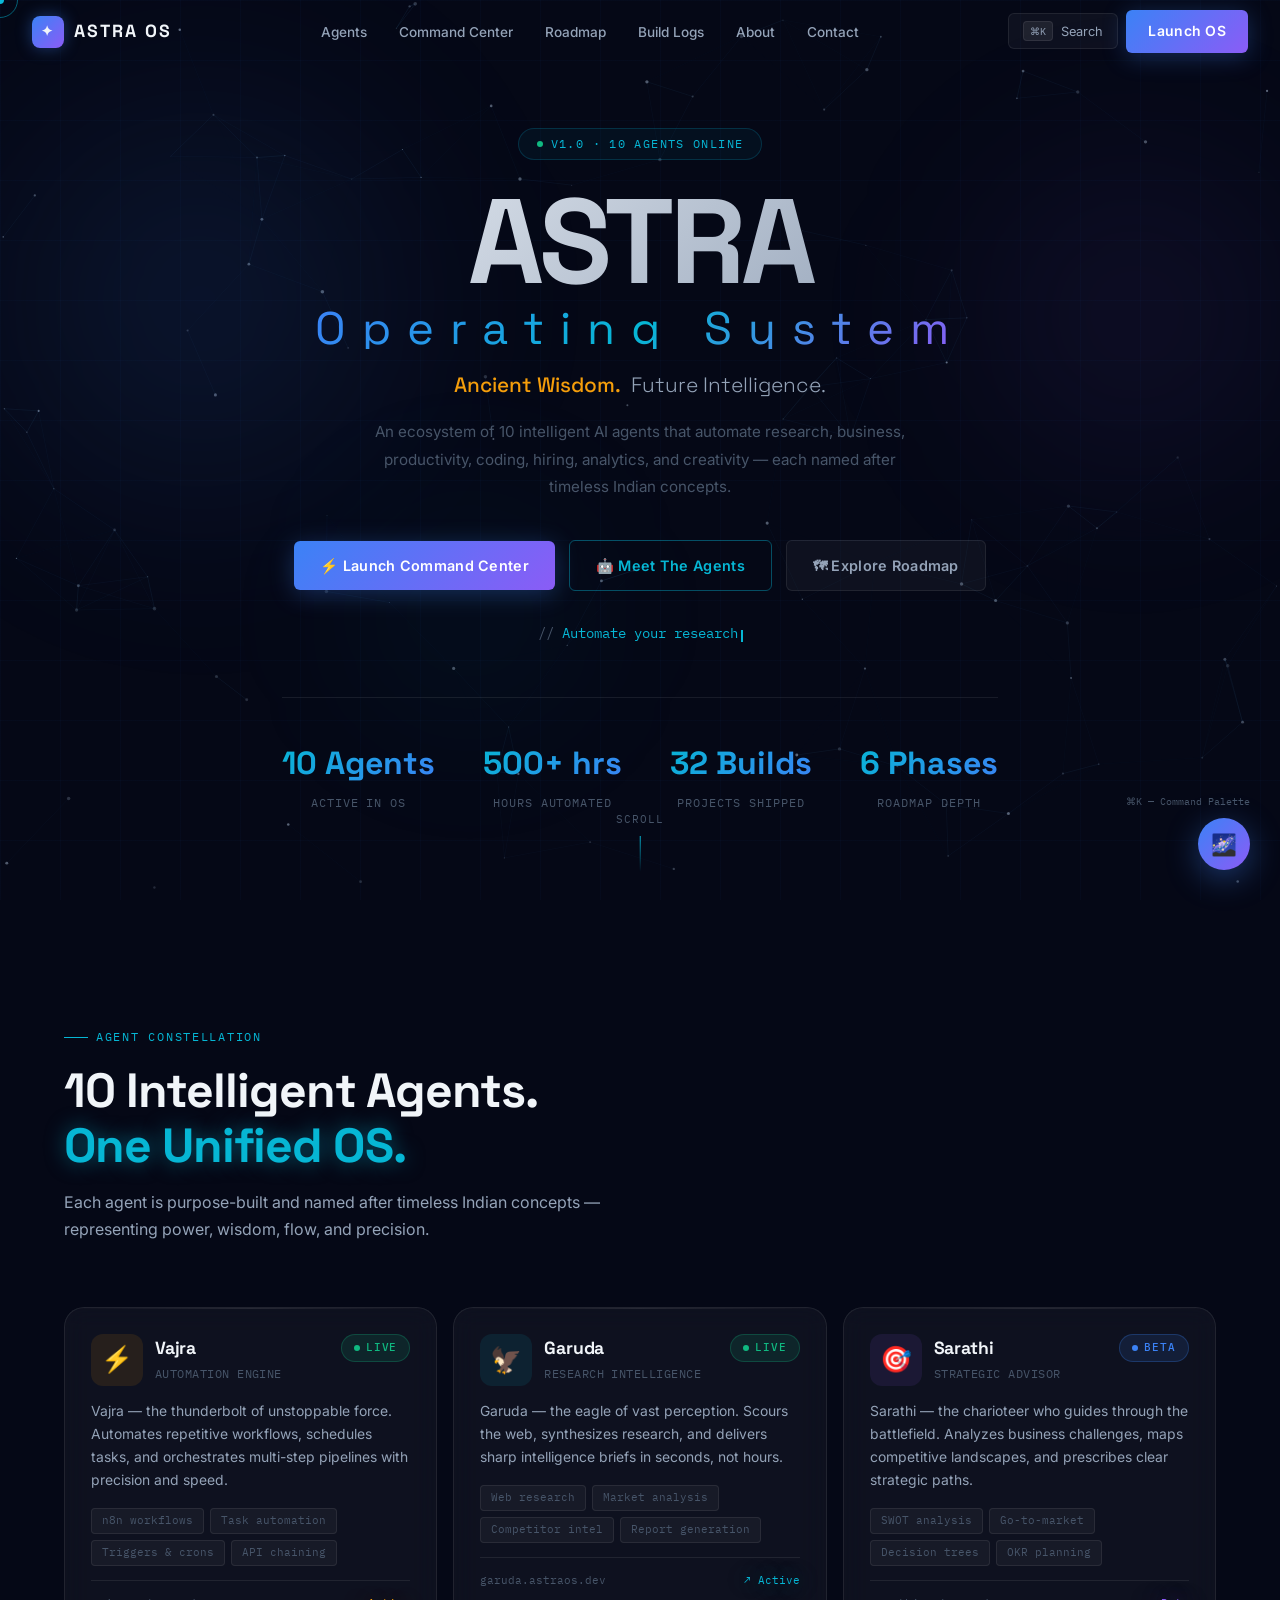
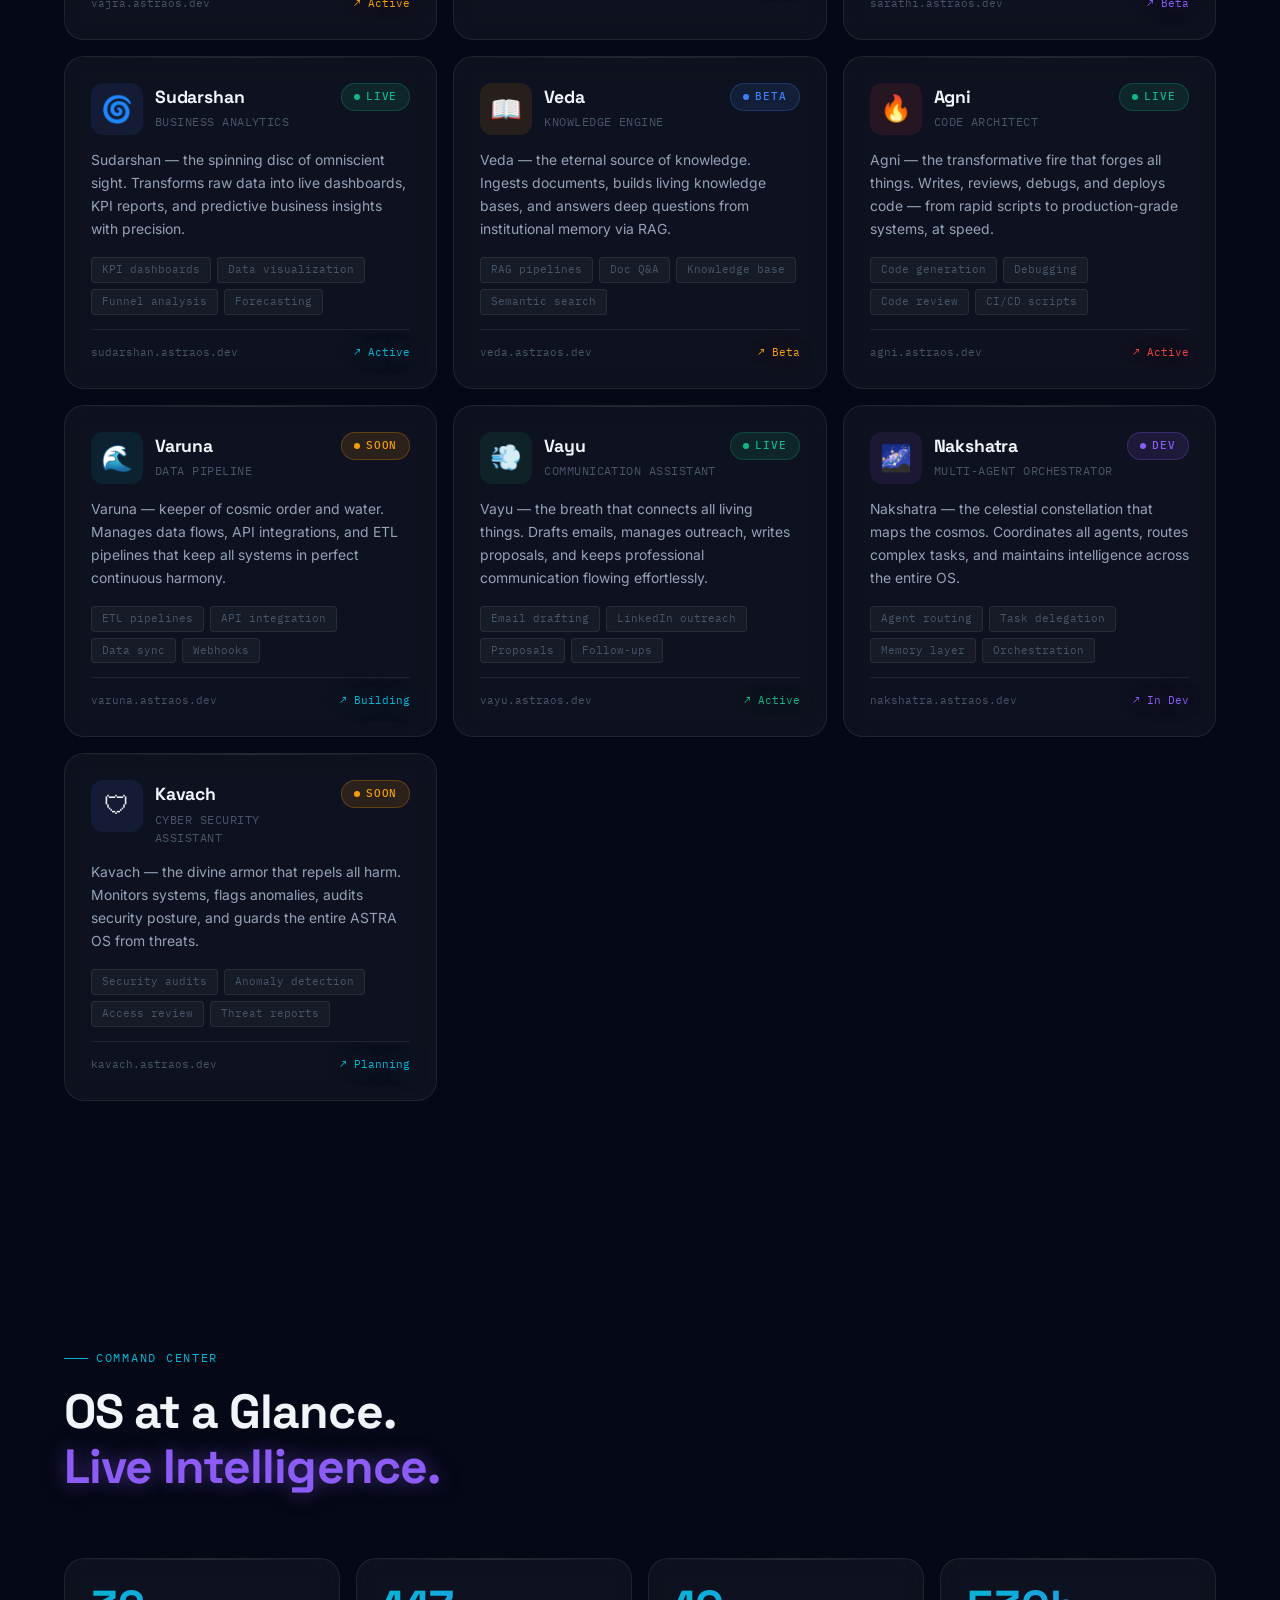
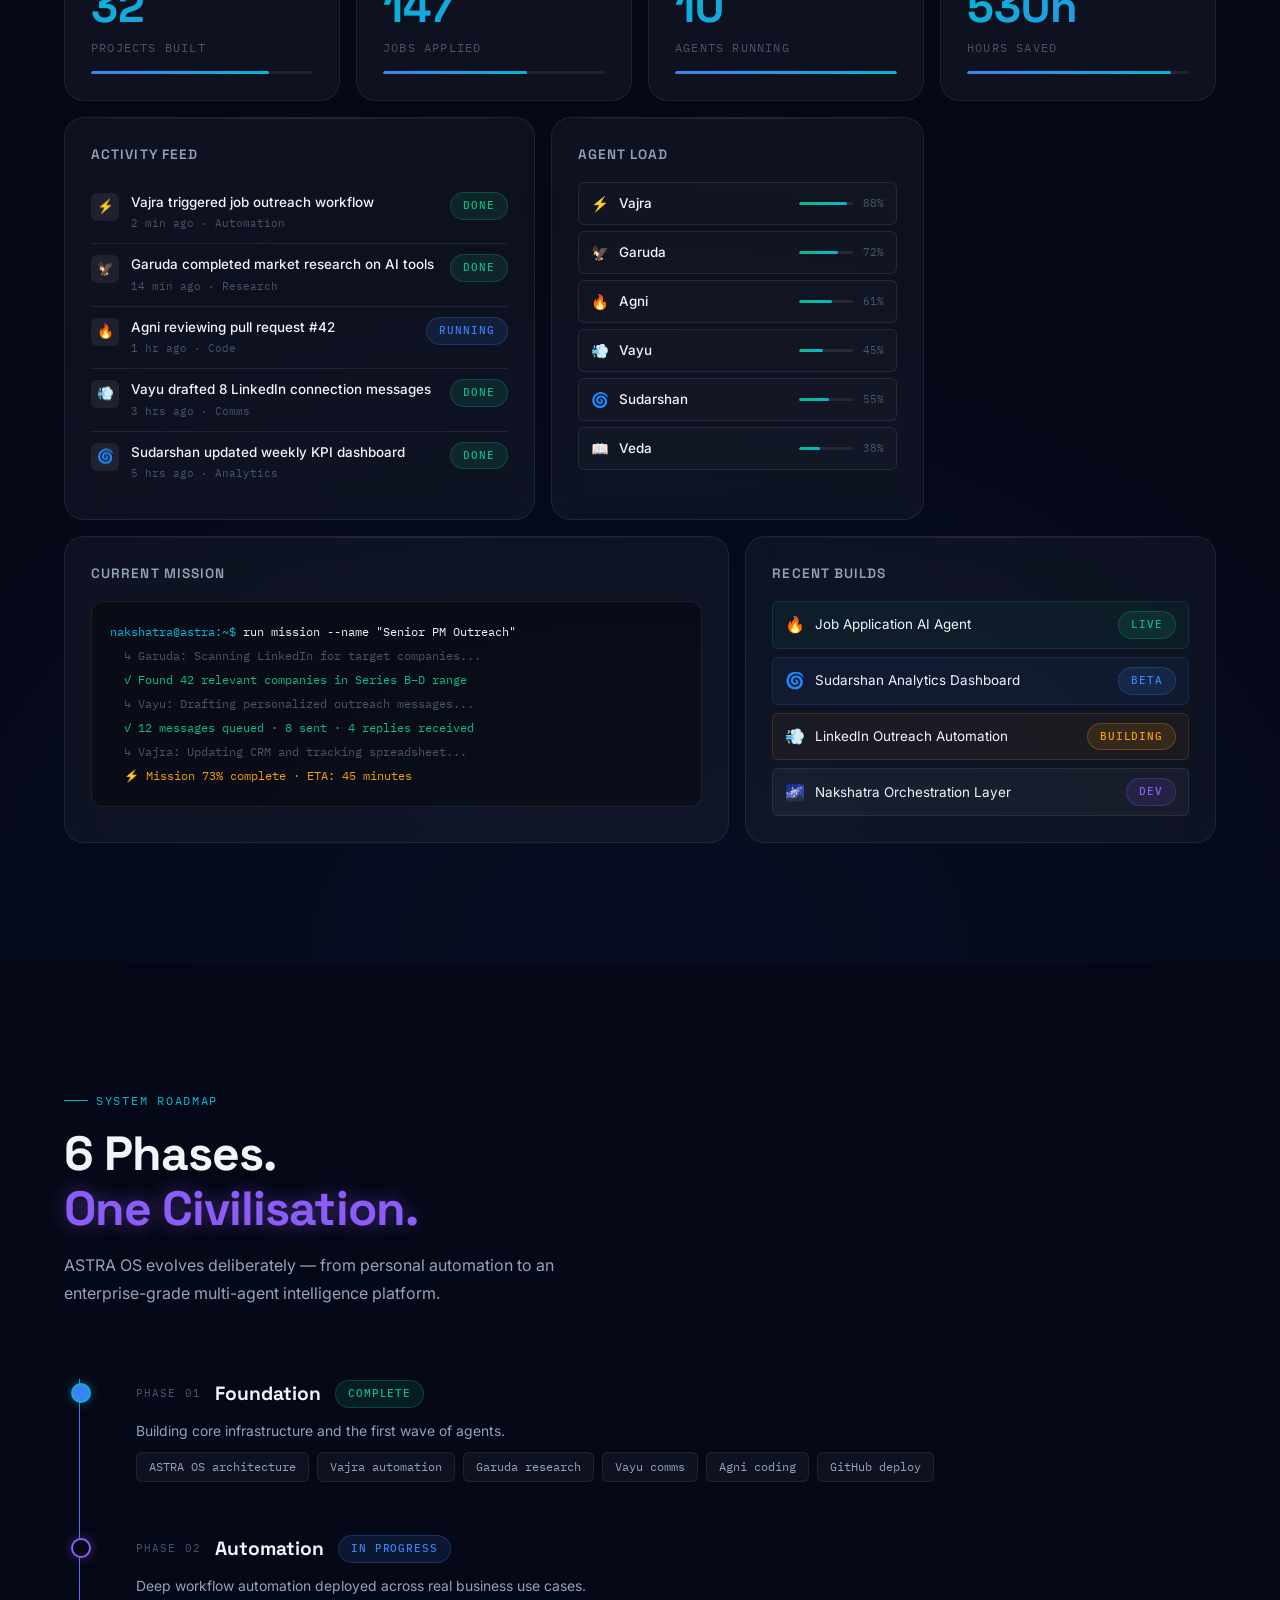
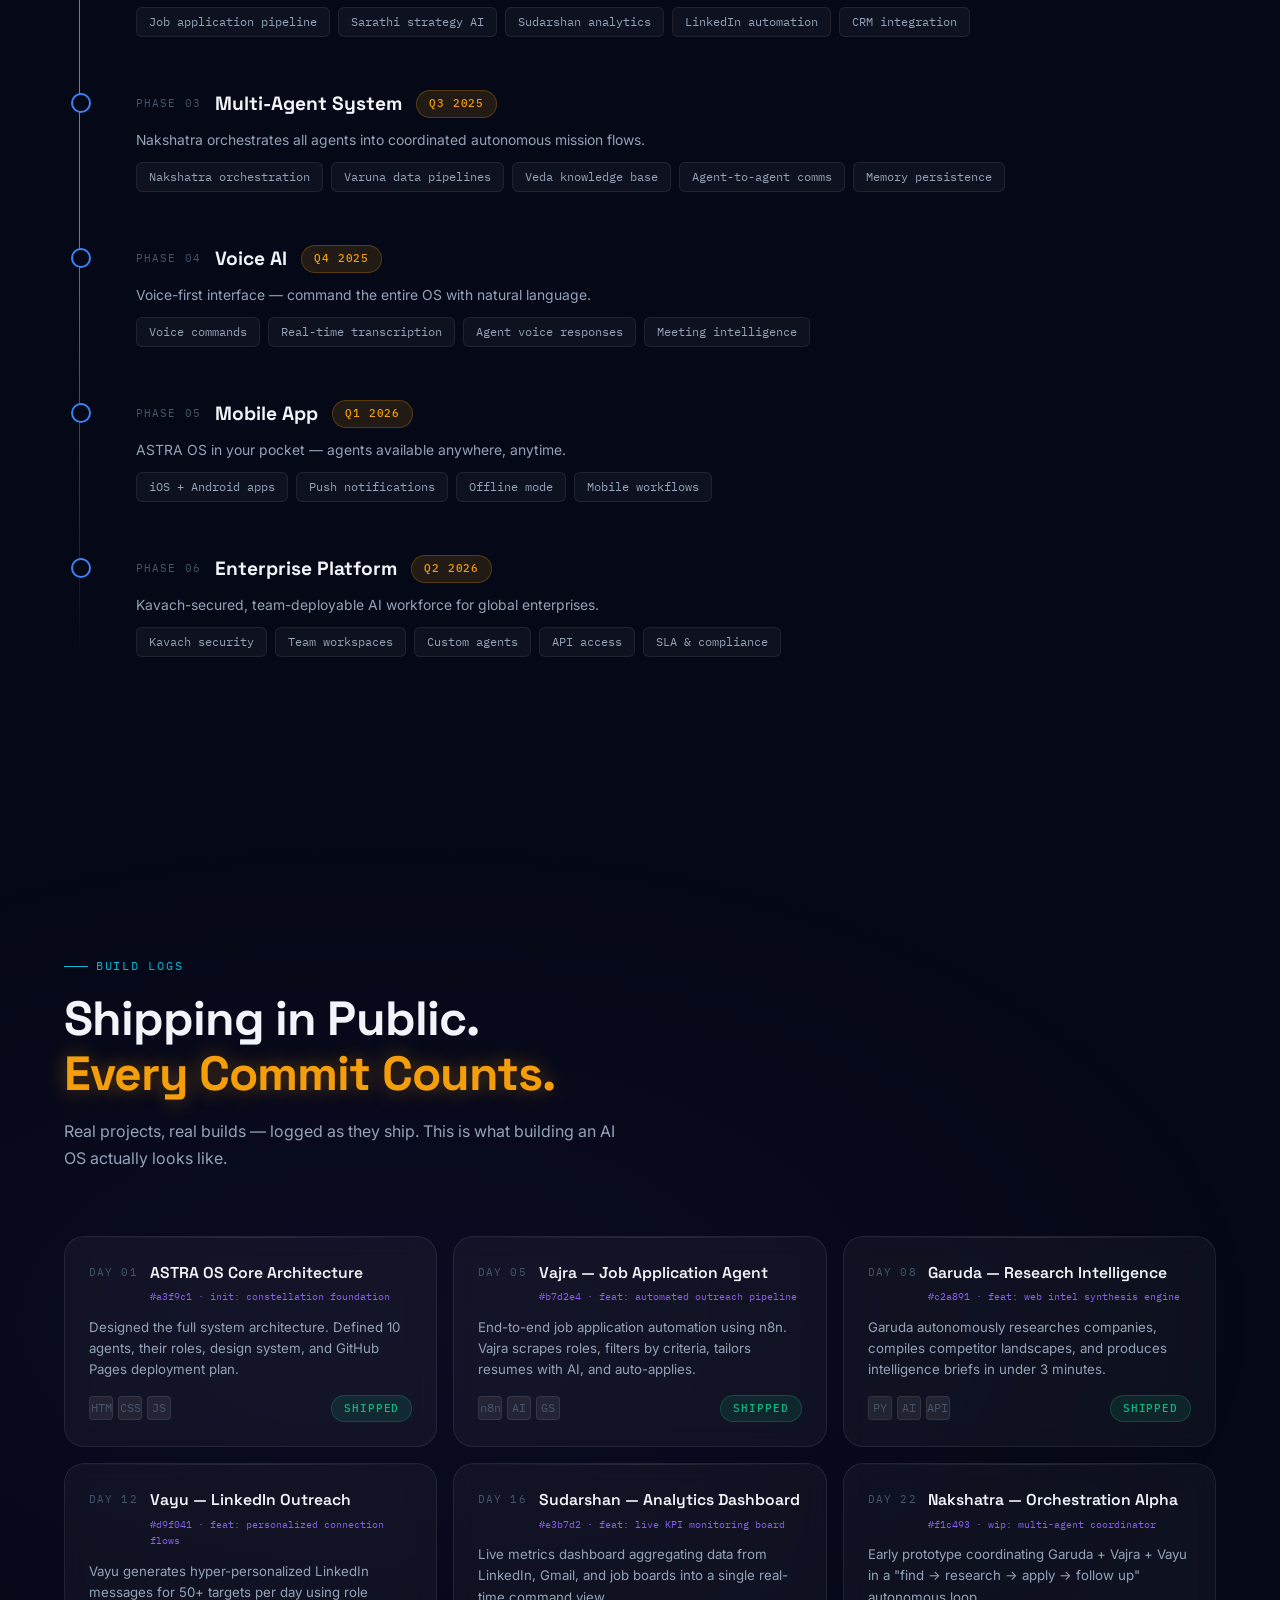
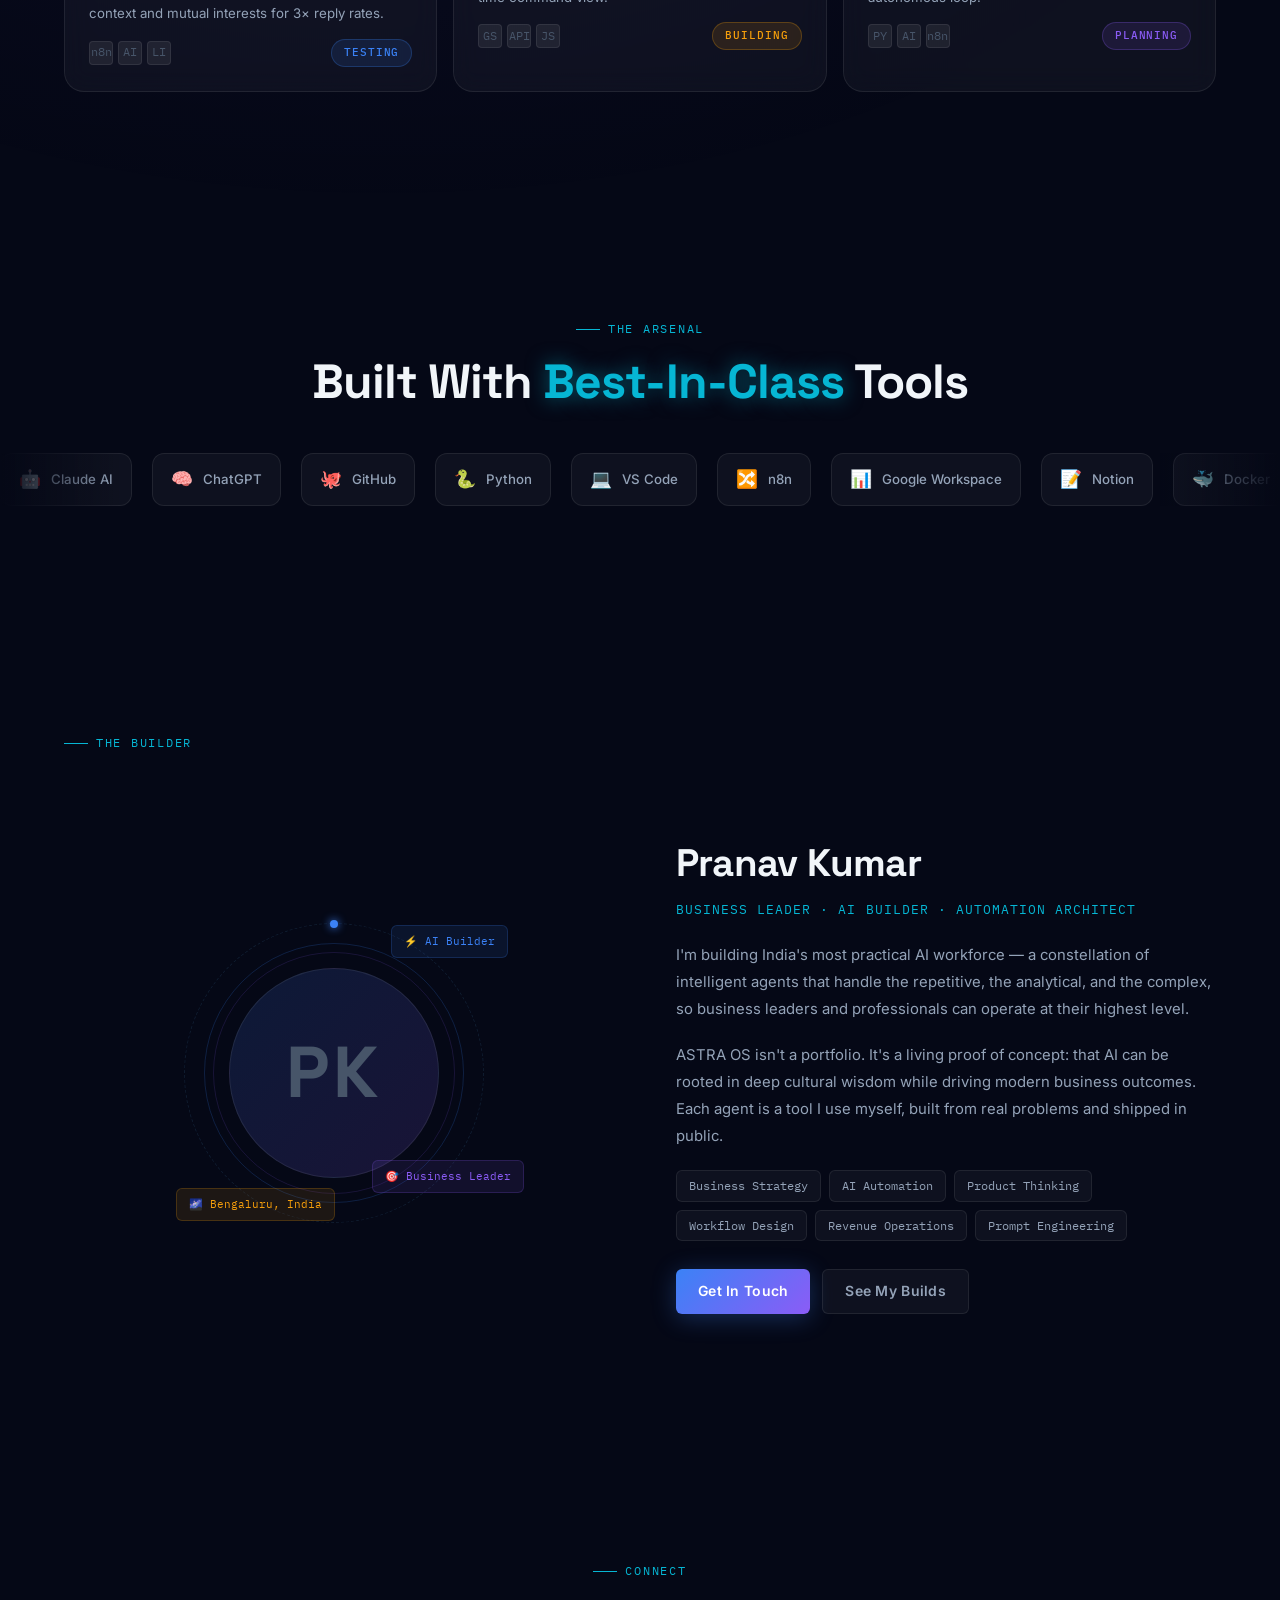
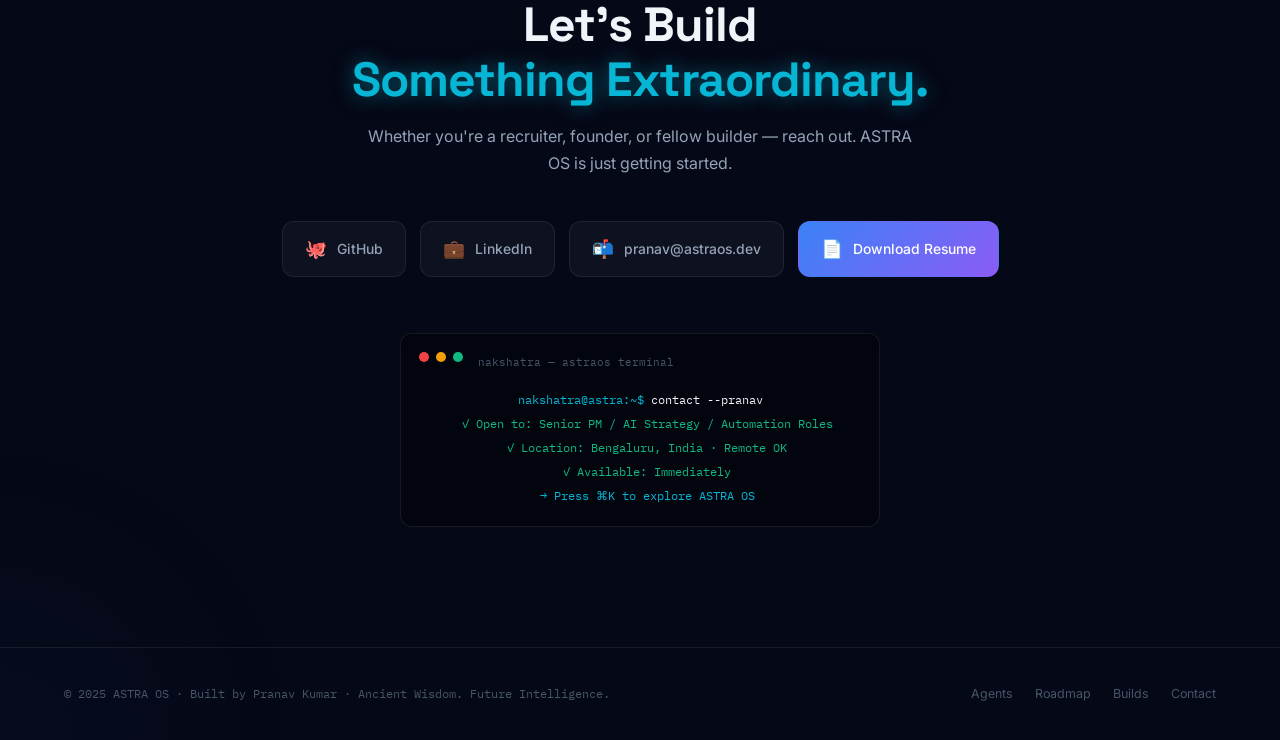
==== index.html @ 7a60813d "Add files via upload" ====
<!DOCTYPE html>
<html lang="en">
<head>
<meta charset="UTF-8">
<meta name="viewport" content="width=device-width, initial-scale=1.0">
<meta name="description" content="ASTRA OS — An ecosystem of intelligent AI agents inspired by Indian wisdom. Ancient Wisdom. Future Intelligence.">
<title>ASTRA OS — Ancient Wisdom. Future Intelligence.</title>
<link rel="icon" href="data:image/svg+xml,<svg xmlns='http://www.w3.org/2000/svg' viewBox='0 0 32 32'><rect width='32' height='32' rx='8' fill='%233b82f6'/><text y='23' x='7' font-size='17' fill='white'>✦</text></svg>">
<link rel="preconnect" href="https://fonts.googleapis.com">
<link href="https://fonts.googleapis.com/css2?family=Space+Grotesk:wght@300;400;500;600;700&family=Inter:wght@300;400;500;600&family=IBM+Plex+Mono:wght@300;400;500&display=swap" rel="stylesheet">
<style>
/* ── Tokens ── */
:root {
  --bg-deep:#050816;--bg-surface:#080d1e;--bg-card:rgba(255,255,255,0.04);--bg-card-hover:rgba(255,255,255,0.07);
  --border:rgba(255,255,255,0.08);--border-glow:rgba(99,179,237,0.3);
  --blue:#3b82f6;--cyan:#06b6d4;--purple:#8b5cf6;--gold:#f59e0b;--green:#10b981;--red:#ef4444;
  --text-primary:#f1f5f9;--text-secondary:#94a3b8;--text-muted:#475569;
  --font-display:'Space Grotesk',sans-serif;--font-body:'Inter',sans-serif;--font-mono:'IBM Plex Mono',monospace;
  --radius-sm:6px;--radius-md:12px;--radius-lg:20px;--radius-xl:28px;
  --t:0.3s cubic-bezier(0.4,0,0.2,1);
}
*,*::before,*::after{box-sizing:border-box;margin:0;padding:0}
html{scroll-behavior:smooth}
body{font-family:var(--font-body);background:var(--bg-deep);color:var(--text-primary);overflow-x:hidden;line-height:1.6;cursor:none}
a{color:inherit;text-decoration:none}
button{cursor:none;font-family:inherit;border:none;background:none}

/* Cursor */
#cd{position:fixed;width:8px;height:8px;background:var(--cyan);border-radius:50%;pointer-events:none;z-index:9999;transform:translate(-50%,-50%);transition:width .2s,height .2s;mix-blend-mode:screen}
#cr{position:fixed;width:36px;height:36px;border:1.5px solid rgba(6,182,212,.5);border-radius:50%;pointer-events:none;z-index:9998;transform:translate(-50%,-50%);transition:width .3s,height .3s,border-color .3s}

/* Scrollbar */
::-webkit-scrollbar{width:4px}::-webkit-scrollbar-track{background:var(--bg-deep)}::-webkit-scrollbar-thumb{background:var(--border-glow);border-radius:2px}

/* Grid bg */
.grid-bg{position:fixed;inset:0;background-image:linear-gradient(rgba(59,130,246,.03) 1px,transparent 1px),linear-gradient(90deg,rgba(59,130,246,.03) 1px,transparent 1px);background-size:60px 60px;pointer-events:none;z-index:0}

/* Util */
.container{max-width:1200px;margin:0 auto;padding:0 24px}
.glow-blue{color:var(--cyan);text-shadow:0 0 20px rgba(6,182,212,.5)}
.glow-purple{color:var(--purple);text-shadow:0 0 20px rgba(139,92,246,.5)}
.glow-gold{color:var(--gold);text-shadow:0 0 20px rgba(245,158,11,.4)}
.glow-green{color:var(--green);text-shadow:0 0 20px rgba(16,185,129,.4)}
.glow-red{color:var(--red);text-shadow:0 0 20px rgba(239,68,68,.4)}

.tag{display:inline-flex;align-items:center;gap:6px;padding:4px 12px;border-radius:99px;font-family:var(--font-mono);font-size:.7rem;letter-spacing:.08em;text-transform:uppercase;font-weight:500}
.tag-active{background:rgba(16,185,129,.12);color:var(--green);border:1px solid rgba(16,185,129,.25)}
.tag-beta{background:rgba(59,130,246,.12);color:var(--blue);border:1px solid rgba(59,130,246,.25)}
.tag-soon{background:rgba(245,158,11,.12);color:var(--gold);border:1px solid rgba(245,158,11,.25)}
.tag-dev{background:rgba(139,92,246,.12);color:var(--purple);border:1px solid rgba(139,92,246,.25)}
.pulse{width:6px;height:6px;border-radius:50%;background:currentColor;animation:pulse 2s infinite;display:inline-block}
@keyframes pulse{0%,100%{opacity:1;transform:scale(1)}50%{opacity:.5;transform:scale(.8)}}

/* Glass card */
.gc{background:var(--bg-card);border:1px solid var(--border);border-radius:var(--radius-lg);backdrop-filter:blur(12px);-webkit-backdrop-filter:blur(12px);transition:var(--t);position:relative;overflow:hidden}
.gc::before{content:'';position:absolute;top:0;left:0;right:0;height:1px;background:linear-gradient(90deg,transparent,rgba(255,255,255,.1),transparent)}
.gc:hover{background:var(--bg-card-hover);border-color:var(--border-glow);transform:translateY(-4px);box-shadow:0 20px 60px rgba(0,0,0,.3),0 0 0 1px rgba(99,179,237,.1)}

/* Fade in */
.fi{opacity:0;transform:translateY(24px);transition:opacity .7s ease,transform .7s ease}
.fi.vis{opacity:1;transform:translateY(0)}

/* Buttons */
.btn{display:inline-flex;align-items:center;gap:8px;padding:10px 22px;border-radius:var(--radius-sm);font-size:.875rem;font-weight:600;transition:var(--t);position:relative;overflow:hidden;letter-spacing:.02em;cursor:none}
.btn::before{content:'';position:absolute;inset:0;background:linear-gradient(135deg,rgba(255,255,255,.1),transparent);opacity:0;transition:var(--t)}
.btn:hover::before{opacity:1}
.btn-primary{background:linear-gradient(135deg,var(--blue),var(--purple));color:#fff;box-shadow:0 4px 24px rgba(59,130,246,.3)}
.btn-primary:hover{transform:translateY(-2px);box-shadow:0 8px 32px rgba(59,130,246,.45)}
.btn-ghost{border:1px solid var(--border);color:var(--text-secondary);background:var(--bg-card)}
.btn-ghost:hover{border-color:var(--border-glow);color:var(--text-primary)}
.btn-outline{border:1px solid rgba(6,182,212,.4);color:var(--cyan)}
.btn-outline:hover{background:rgba(6,182,212,.08);border-color:var(--cyan);box-shadow:0 0 20px rgba(6,182,212,.2)}

/* NAV */
.nav{position:fixed;top:0;left:0;right:0;z-index:100;padding:0 32px;height:64px;display:flex;align-items:center;justify-content:space-between;border-bottom:1px solid transparent;transition:var(--t)}
.nav.scrolled{background:rgba(5,8,22,.88);backdrop-filter:blur(24px);-webkit-backdrop-filter:blur(24px);border-color:var(--border)}
.nav-logo{display:flex;align-items:center;gap:10px;font-family:var(--font-display);font-weight:700;font-size:1.1rem;letter-spacing:.12em}
.nav-logo-mark{width:32px;height:32px;background:linear-gradient(135deg,var(--blue),var(--purple));border-radius:8px;display:flex;align-items:center;justify-content:center;font-size:14px;box-shadow:0 0 16px rgba(59,130,246,.4)}
.nav-links{display:flex;align-items:center;gap:4px;list-style:none}
.nav-links a{padding:6px 14px;font-size:.85rem;color:var(--text-secondary);border-radius:var(--radius-sm);transition:var(--t);font-weight:500}
.nav-links a:hover{color:var(--text-primary);background:var(--bg-card)}
.nav-cta{display:flex;align-items:center;gap:8px}
.kbd-btn{display:inline-flex;align-items:center;gap:8px;padding:7px 14px;border:1px solid var(--border);border-radius:var(--radius-sm);font-size:.8rem;color:var(--text-secondary);background:var(--bg-card);cursor:none;transition:var(--t)}
.kbd-btn:hover{border-color:var(--border-glow);color:var(--text-primary)}
.kbd-btn kbd{font-family:var(--font-mono);font-size:.65rem;padding:2px 6px;background:rgba(255,255,255,.07);border:1px solid var(--border);border-radius:4px}

/* Section labels */
section{position:relative;z-index:2}
.sl{display:inline-flex;align-items:center;gap:8px;font-family:var(--font-mono);font-size:.72rem;letter-spacing:.15em;text-transform:uppercase;color:var(--cyan);margin-bottom:16px}
.sl::before{content:'';display:block;width:24px;height:1px;background:var(--cyan)}
.st{font-family:var(--font-display);font-size:clamp(2rem,4vw,3rem);font-weight:700;line-height:1.15;letter-spacing:-.02em;margin-bottom:16px}
.ss{font-size:1rem;color:var(--text-secondary);max-width:560px;line-height:1.7}

/* LOADING */
#loading{position:fixed;inset:0;z-index:1000;background:var(--bg-deep);display:flex;flex-direction:column;align-items:center;justify-content:center;gap:28px;transition:opacity .8s ease}
#loading.hidden{opacity:0;pointer-events:none}
.ll{font-family:var(--font-display);font-size:2.5rem;font-weight:700;letter-spacing:.15em;background:linear-gradient(135deg,var(--blue),var(--cyan),var(--purple));-webkit-background-clip:text;-webkit-text-fill-color:transparent;background-clip:text}
.lt{font-family:var(--font-mono);font-size:.78rem;color:var(--green);text-align:left;width:340px;min-height:130px}
.lbw{width:260px;height:2px;background:var(--border);border-radius:2px;overflow:hidden}
.lb{height:100%;background:linear-gradient(90deg,var(--blue),var(--cyan),var(--purple));border-radius:2px;animation:lp 2.4s ease-out forwards}
@keyframes lp{from{width:0}to{width:100%}}
.ls{font-family:var(--font-mono);font-size:.72rem;color:var(--text-muted);letter-spacing:.06em}

/* HERO */
#hero{min-height:100vh;display:flex;align-items:center;justify-content:center;padding:120px 24px 80px;text-align:center;position:relative;overflow:hidden}
.orb{position:absolute;border-radius:50%;filter:blur(80px);pointer-events:none}
.o1{width:600px;height:600px;background:radial-gradient(circle,rgba(59,130,246,.13),transparent 70%);top:0;left:-100px;animation:od 14s ease-in-out infinite}
.o2{width:450px;height:450px;background:radial-gradient(circle,rgba(139,92,246,.1),transparent 70%);top:10%;right:-80px;animation:od 14s ease-in-out infinite -5s}
.o3{width:300px;height:300px;background:radial-gradient(circle,rgba(6,182,212,.08),transparent 70%);bottom:15%;left:25%;animation:od 14s ease-in-out infinite -9s}
@keyframes od{0%,100%{transform:translate(0,0) scale(1)}33%{transform:translate(30px,-20px) scale(1.05)}66%{transform:translate(-20px,30px) scale(.95)}}

.hero-eyebrow{display:inline-flex;align-items:center;gap:8px;padding:6px 18px;border:1px solid rgba(6,182,212,.2);border-radius:99px;font-family:var(--font-mono);font-size:.72rem;letter-spacing:.12em;text-transform:uppercase;color:var(--cyan);margin-bottom:28px;background:rgba(6,182,212,.05)}
.hero-hl{font-family:var(--font-display);font-size:clamp(3.5rem,10vw,7.5rem);font-weight:700;line-height:.9;letter-spacing:-.04em;margin-bottom:20px}
.hero-hl .astra{background:linear-gradient(135deg,#e2e8f0,#94a3b8);-webkit-background-clip:text;-webkit-text-fill-color:transparent;background-clip:text;display:block}
.hero-hl .oslabel{background:linear-gradient(135deg,var(--blue),var(--cyan),var(--purple));-webkit-background-clip:text;-webkit-text-fill-color:transparent;background-clip:text;display:block;font-size:.38em;letter-spacing:.35em;font-weight:400;margin-top:12px}
.hero-tl{font-family:var(--font-display);font-size:clamp(1rem,2.5vw,1.3rem);font-weight:300;color:var(--text-secondary);margin-bottom:16px}
.hero-tl em{font-style:normal;color:var(--gold);font-weight:500}
.hero-sub{font-size:.95rem;color:var(--text-muted);max-width:560px;margin:0 auto 40px;line-height:1.8}
.hero-actions{display:flex;align-items:center;justify-content:center;gap:14px;flex-wrap:wrap;margin-bottom:32px}
.hero-actions .btn{padding:13px 26px;font-size:.9rem}

/* Typing */
.type-line{font-family:var(--font-mono);font-size:.85rem;color:var(--text-muted);margin-bottom:52px}
.type-line span{color:var(--cyan)}
.tc{display:inline-block;width:2px;height:.9em;background:var(--cyan);margin-left:3px;vertical-align:text-bottom;animation:blink 1s step-end infinite}
@keyframes blink{0%,100%{opacity:1}50%{opacity:0}}

/* Hero stats */
.hero-stats{display:flex;align-items:center;justify-content:center;gap:48px;flex-wrap:wrap;padding-top:40px;border-top:1px solid var(--border)}
.hsv{font-family:var(--font-display);font-size:2rem;font-weight:700;background:linear-gradient(135deg,var(--cyan),var(--blue));-webkit-background-clip:text;-webkit-text-fill-color:transparent;background-clip:text}
.hsl{font-size:.75rem;color:var(--text-muted);text-transform:uppercase;letter-spacing:.08em;font-family:var(--font-mono);margin-top:4px}

.scroll-hint{position:absolute;bottom:28px;left:50%;transform:translateX(-50%);display:flex;flex-direction:column;align-items:center;gap:8px;color:var(--text-muted);font-family:var(--font-mono);font-size:.68rem;letter-spacing:.1em;animation:sb 2s ease-in-out infinite}
.sh-line{width:1px;height:36px;background:linear-gradient(to bottom,var(--cyan),transparent)}
@keyframes sb{0%,100%{transform:translateX(-50%) translateY(0)}50%{transform:translateX(-50%) translateY(6px)}}

/* AGENTS */
#agents{padding:120px 0}
.agents-grid{display:grid;grid-template-columns:repeat(auto-fill,minmax(330px,1fr));gap:16px;margin-top:64px}
.ac{padding:26px;display:flex;flex-direction:column;gap:14px;cursor:none}
.ac-top{display:flex;align-items:flex-start;justify-content:space-between;gap:12px}
.ai-wrap{width:52px;height:52px;border-radius:var(--radius-md);display:flex;align-items:center;justify-content:center;font-size:1.6rem;position:relative;flex-shrink:0}
.ai-glow{position:absolute;inset:0;border-radius:inherit;opacity:0;transition:var(--t);filter:blur(8px)}
.ac:hover .ai-glow{opacity:.7}
.an{font-family:var(--font-display);font-size:1.1rem;font-weight:700;letter-spacing:-.01em;margin-bottom:2px}
.ar{font-size:.72rem;color:var(--text-muted);font-family:var(--font-mono);letter-spacing:.04em}
.ad{font-size:.87rem;color:var(--text-secondary);line-height:1.65}
.acaps{display:flex;flex-wrap:wrap;gap:6px;margin-top:2px}
.cap{padding:3px 10px;background:rgba(255,255,255,.04);border:1px solid var(--border);border-radius:4px;font-size:.7rem;color:var(--text-muted);font-family:var(--font-mono);transition:var(--t)}
.ac:hover .cap{border-color:rgba(99,179,237,.15);color:var(--text-secondary)}
.ac-footer{display:flex;align-items:center;justify-content:space-between;padding-top:14px;border-top:1px solid var(--border);font-family:var(--font-mono);font-size:.7rem;color:var(--text-muted)}

/* Agent colors */
.ag-vajra .ai-wrap{background:rgba(245,158,11,.1)}.ag-vajra .ai-glow{background:var(--gold)}
.ag-garuda .ai-wrap{background:rgba(6,182,212,.1)}.ag-garuda .ai-glow{background:var(--cyan)}
.ag-sarathi .ai-wrap{background:rgba(139,92,246,.1)}.ag-sarathi .ai-glow{background:var(--purple)}
.ag-sudarshan .ai-wrap{background:rgba(59,130,246,.1)}.ag-sudarshan .ai-glow{background:var(--blue)}
.ag-veda .ai-wrap{background:rgba(245,158,11,.1)}.ag-veda .ai-glow{background:var(--gold)}
.ag-agni .ai-wrap{background:rgba(239,68,68,.1)}.ag-agni .ai-glow{background:var(--red)}
.ag-varuna .ai-wrap{background:rgba(6,182,212,.1)}.ag-varuna .ai-glow{background:var(--cyan)}
.ag-vayu .ai-wrap{background:rgba(16,185,129,.1)}.ag-vayu .ai-glow{background:var(--green)}
.ag-nakshatra .ai-wrap{background:rgba(139,92,246,.1)}.ag-nakshatra .ai-glow{background:var(--purple)}
.ag-kavach .ai-wrap{background:rgba(59,130,246,.1)}.ag-kavach .ai-glow{background:var(--blue)}

/* DASHBOARD */
#dashboard{padding:120px 0;background:radial-gradient(ellipse 80% 60% at 50% 100%,rgba(59,130,246,.06),transparent)}
.dg{display:grid;grid-template-columns:repeat(12,1fr);gap:16px;margin-top:64px}
.dm{grid-column:span 3;padding:26px}
.dmv{font-family:var(--font-display);font-size:2.8rem;font-weight:700;line-height:1;margin-bottom:8px;background:linear-gradient(135deg,var(--cyan),var(--blue));-webkit-background-clip:text;-webkit-text-fill-color:transparent;background-clip:text}
.dml{font-size:.75rem;color:var(--text-muted);text-transform:uppercase;letter-spacing:.1em;font-family:var(--font-mono);margin-bottom:14px}
.dmbar{height:3px;background:var(--border);border-radius:2px;overflow:hidden}
.dmfill{height:100%;background:linear-gradient(90deg,var(--blue),var(--cyan));border-radius:2px}
.da{grid-column:span 5;padding:26px}
.dal{grid-column:span 4;padding:26px}
.dmission{grid-column:span 7;padding:26px}
.dbuilds{grid-column:span 5;padding:26px}
.panel-title{font-family:var(--font-display);font-size:.85rem;font-weight:600;margin-bottom:16px;color:var(--text-secondary);text-transform:uppercase;letter-spacing:.08em}

.act-item{display:flex;align-items:flex-start;gap:12px;padding:10px 0;border-bottom:1px solid var(--border)}
.act-item:last-child{border-bottom:none}
.act-icon{width:28px;height:28px;border-radius:6px;background:var(--bg-card-hover);display:flex;align-items:center;justify-content:center;font-size:.85rem;flex-shrink:0;margin-top:1px}
.act-name{font-size:.84rem;font-weight:500;margin-bottom:2px}
.act-time{font-size:.7rem;color:var(--text-muted);font-family:var(--font-mono)}

.la{display:flex;align-items:center;gap:10px;padding:9px 12px;border-radius:var(--radius-sm);background:rgba(255,255,255,.02);margin-bottom:6px;border:1px solid var(--border);transition:var(--t)}
.la:hover{background:var(--bg-card-hover)}
.la-icon{font-size:.9rem}
.la-name{font-size:.84rem;font-weight:500;flex:1}
.la-load{font-family:var(--font-mono);font-size:.68rem;color:var(--text-muted)}
.la-bar{width:54px;height:3px;background:var(--border);border-radius:2px;overflow:hidden}
.la-fill{height:100%;background:linear-gradient(90deg,var(--green),var(--cyan));border-radius:2px;animation:sh 2s ease-in-out infinite}
@keyframes sh{0%,100%{opacity:.7}50%{opacity:1}}

/* Terminal */
.term{font-family:var(--font-mono);font-size:.75rem;line-height:2;background:rgba(0,0,0,.35);border:1px solid var(--border);border-radius:var(--radius-md);padding:18px}
.tp{color:var(--cyan)}.tc2{color:var(--text-primary)}.to{color:var(--text-muted)}.tok{color:var(--green)}.tw{color:var(--gold)}

/* ROADMAP */
#roadmap{padding:120px 0}
.rm-tl{position:relative;margin-top:72px;padding-left:40px}
.rm-tl::before{content:'';position:absolute;left:15px;top:0;bottom:0;width:1px;background:linear-gradient(to bottom,var(--blue),var(--purple),transparent)}
.rm-phase{position:relative;margin-bottom:52px;padding-left:32px}
.rm-node{position:absolute;left:-33px;top:4px;width:20px;height:20px;border-radius:50%;border:2px solid var(--blue);background:var(--bg-deep);display:flex;align-items:center;justify-content:center}
.rm-node.done{background:var(--blue);border-color:var(--cyan);box-shadow:0 0 12px rgba(6,182,212,.4)}
.rm-node.doing{border-color:var(--purple);box-shadow:0 0 12px rgba(139,92,246,.4);animation:np 2s infinite}
@keyframes np{0%,100%{box-shadow:0 0 12px rgba(139,92,246,.4)}50%{box-shadow:0 0 24px rgba(139,92,246,.7)}}
.rm-header{display:flex;align-items:center;gap:14px;margin-bottom:10px;flex-wrap:wrap}
.rm-num{font-family:var(--font-mono);font-size:.7rem;color:var(--text-muted);letter-spacing:.1em}
.rm-title{font-family:var(--font-display);font-size:1.2rem;font-weight:700}
.rm-items{display:flex;flex-wrap:wrap;gap:8px;margin-top:10px}
.rm-item{padding:4px 12px;background:var(--bg-card);border:1px solid var(--border);border-radius:var(--radius-sm);font-size:.78rem;color:var(--text-secondary);font-family:var(--font-mono)}

/* BUILD LOGS */
#builds{padding:120px 0;background:radial-gradient(ellipse 70% 50% at 30% 50%,rgba(139,92,246,.05),transparent)}
.builds-grid{display:grid;grid-template-columns:repeat(auto-fill,minmax(340px,1fr));gap:16px;margin-top:64px}
.bc{padding:24px}
.bh{display:flex;align-items:flex-start;gap:12px;margin-bottom:12px}
.bday{font-family:var(--font-mono);font-size:.7rem;color:var(--text-muted);letter-spacing:.1em;flex-shrink:0;padding-top:3px}
.bcommit{font-family:var(--font-mono);font-size:.65rem;color:var(--purple);margin-top:2px}
.btitle{font-family:var(--font-display);font-size:.98rem;font-weight:600}
.bdesc{font-size:.83rem;color:var(--text-secondary);line-height:1.6;margin-bottom:14px}
.bfoot{display:flex;align-items:center;justify-content:space-between;flex-wrap:wrap;gap:8px}
.bstack{display:flex;gap:5px}
.bsi{width:24px;height:24px;border-radius:4px;background:var(--bg-card-hover);border:1px solid var(--border);display:flex;align-items:center;justify-content:center;font-size:.72rem;font-family:var(--font-mono);color:var(--text-muted)}

/* TECH */
#tech{padding:100px 0;overflow:hidden}
.ticker-wrap{position:relative;margin-top:48px;overflow:hidden}
.ticker-wrap::before,.ticker-wrap::after{content:'';position:absolute;top:0;bottom:0;width:120px;z-index:2}
.ticker-wrap::before{left:0;background:linear-gradient(90deg,var(--bg-deep),transparent)}
.ticker-wrap::after{right:0;background:linear-gradient(-90deg,var(--bg-deep),transparent)}
.ticker{display:flex;gap:20px;animation:tk 35s linear infinite;width:max-content}
.ticker:hover{animation-play-state:paused}
@keyframes tk{from{transform:translateX(0)}to{transform:translateX(-50%)}}
.chip{display:flex;align-items:center;gap:10px;padding:11px 18px;background:var(--bg-card);border:1px solid var(--border);border-radius:var(--radius-md);white-space:nowrap;transition:var(--t);flex-shrink:0}
.chip:hover{border-color:var(--border-glow);background:var(--bg-card-hover)}
.chip-icon{font-size:1.1rem}
.chip-name{font-size:.83rem;font-weight:500;color:var(--text-secondary)}

/* ABOUT */
#about{padding:120px 0}
.about-grid{display:grid;grid-template-columns:1fr 1fr;gap:72px;align-items:center;margin-top:64px}
.avatar-wrap{display:flex;align-items:center;justify-content:center;position:relative}
.avatar-ring{width:260px;height:260px;border-radius:50%;border:1px solid rgba(59,130,246,.2);display:flex;align-items:center;justify-content:center;position:relative}
.avatar-ring::before{content:'';position:absolute;inset:8px;border-radius:50%;border:1px solid rgba(139,92,246,.15)}
.avatar-inner{width:210px;height:210px;border-radius:50%;background:linear-gradient(135deg,rgba(59,130,246,.15),rgba(139,92,246,.15));border:1px solid rgba(255,255,255,.08);display:flex;align-items:center;justify-content:center;font-size:4.5rem;font-family:var(--font-display);font-weight:700;color:var(--text-muted);letter-spacing:.05em}
.orbit{position:absolute;width:300px;height:300px;border:1px dashed rgba(99,179,237,.12);border-radius:50%;top:50%;left:50%;transform:translate(-50%,-50%);animation:os 22s linear infinite}
.orbit-dot{position:absolute;width:8px;height:8px;border-radius:50%;background:var(--blue);top:-4px;left:50%;transform:translateX(-50%);box-shadow:0 0 8px var(--blue)}
@keyframes os{from{transform:translate(-50%,-50%) rotate(0deg)}to{transform:translate(-50%,-50%) rotate(360deg)}}
.fl-tag{position:absolute;padding:7px 12px;border-radius:var(--radius-sm);font-family:var(--font-mono);font-size:.68rem;white-space:nowrap}
.ft1{top:-18px;right:-44px;background:rgba(59,130,246,.1);border:1px solid rgba(59,130,246,.2);color:var(--blue)}
.ft2{bottom:10px;right:-60px;background:rgba(139,92,246,.1);border:1px solid rgba(139,92,246,.2);color:var(--purple)}
.ft3{bottom:-18px;left:-28px;background:rgba(245,158,11,.1);border:1px solid rgba(245,158,11,.2);color:var(--gold)}
.aname{font-family:var(--font-display);font-size:2.4rem;font-weight:700;letter-spacing:-.02em;margin-bottom:6px}
.atitle{font-size:.8rem;color:var(--cyan);font-family:var(--font-mono);letter-spacing:.08em;margin-bottom:22px;text-transform:uppercase}
.abio{font-size:.93rem;color:var(--text-secondary);line-height:1.8;margin-bottom:20px}
.traits{display:flex;flex-wrap:wrap;gap:8px;margin-bottom:28px}
.trait{padding:5px 12px;border:1px solid var(--border);border-radius:var(--radius-sm);font-size:.78rem;color:var(--text-secondary);background:var(--bg-card);font-family:var(--font-mono)}

/* CONTACT */
#contact{padding:120px 0;text-align:center}
.contact-links{display:flex;align-items:center;justify-content:center;gap:14px;flex-wrap:wrap;margin-top:44px}
.cl{display:flex;align-items:center;gap:10px;padding:13px 22px;background:var(--bg-card);border:1px solid var(--border);border-radius:var(--radius-md);font-size:.87rem;font-weight:500;color:var(--text-secondary);transition:var(--t)}
.cl:hover{background:var(--bg-card-hover);border-color:var(--border-glow);color:var(--text-primary);transform:translateY(-3px)}
.cl-icon{font-size:1.1rem}
.cl-primary{background:linear-gradient(135deg,var(--blue),var(--purple));border-color:transparent;color:#fff}
.cl-primary:hover{box-shadow:0 8px 24px rgba(59,130,246,.4)}

/* Command Palette */
#cp{position:fixed;inset:0;z-index:500;display:flex;align-items:flex-start;justify-content:center;padding-top:14vh;background:rgba(5,8,22,.87);backdrop-filter:blur(24px);opacity:0;pointer-events:none;transition:var(--t)}
#cp.open{opacity:1;pointer-events:all}
.pb{width:560px;max-width:92vw;background:rgba(8,13,30,.97);border:1px solid rgba(99,179,237,.2);border-radius:var(--radius-xl);overflow:hidden;box-shadow:0 40px 80px rgba(0,0,0,.5);transform:translateY(-20px) scale(.96);transition:var(--t)}
#cp.open .pb{transform:translateY(0) scale(1)}
.ps{display:flex;align-items:center;gap:12px;padding:17px 20px;border-bottom:1px solid var(--border)}
.pi{flex:1;background:none;border:none;outline:none;font-family:var(--font-mono);font-size:.9rem;color:var(--text-primary);caret-color:var(--cyan);cursor:none}
.pk{font-family:var(--font-mono);font-size:.65rem;padding:3px 8px;background:var(--bg-card);border:1px solid var(--border);border-radius:4px;color:var(--text-muted)}
.pr-list{max-height:380px;overflow-y:auto;padding:8px}
.pr{display:flex;align-items:center;gap:12px;padding:9px 14px;border-radius:var(--radius-sm);cursor:none;transition:var(--t)}
.pr:hover,.pr.sel{background:var(--bg-card-hover)}
.pr-ic{font-size:1rem;width:26px;text-align:center}
.pr-nm{font-size:.87rem;font-weight:500;flex:1}
.pr-ty{font-size:.68rem;color:var(--text-muted);font-family:var(--font-mono)}
.ps-lbl{padding:8px 14px 4px;font-size:.67rem;letter-spacing:.1em;text-transform:uppercase;color:var(--text-muted);font-family:var(--font-mono)}

/* FAB */
#fab{position:fixed;bottom:30px;right:30px;z-index:200;width:52px;height:52px;border-radius:50%;background:linear-gradient(135deg,var(--blue),var(--purple));border:none;cursor:none;display:flex;align-items:center;justify-content:center;font-size:1.3rem;box-shadow:0 8px 32px rgba(59,130,246,.4);transition:var(--t);animation:ff 3s ease-in-out infinite}
#fab:hover{transform:scale(1.1);box-shadow:0 12px 40px rgba(59,130,246,.5)}
@keyframes ff{0%,100%{transform:translateY(0)}50%{transform:translateY(-5px)}}

/* Footer */
footer{padding:36px 0;border-top:1px solid var(--border);position:relative;z-index:2}
.fi-inner{display:flex;align-items:center;justify-content:space-between;flex-wrap:wrap;gap:14px}
.fc{font-size:.78rem;color:var(--text-muted);font-family:var(--font-mono)}
.fl{display:flex;gap:22px}
.fl a{font-size:.78rem;color:var(--text-muted);transition:var(--t)}
.fl a:hover{color:var(--text-secondary)}

/* Keyboard hint */
.kh{position:fixed;bottom:90px;right:30px;z-index:100;font-family:var(--font-mono);font-size:.65rem;color:var(--text-muted);text-align:right;pointer-events:none}

/* RESPONSIVE */
@media(max-width:1024px){
  .dg{grid-template-columns:repeat(6,1fr)}
  .dm{grid-column:span 3}.da{grid-column:span 3}.dal{grid-column:span 3}.dmission{grid-column:span 6}.dbuilds{grid-column:span 6}
  .about-grid{grid-template-columns:1fr;gap:40px}
}
@media(max-width:768px){
  .nav-links{display:none}.nav-cta .btn-ghost{display:none}
  .agents-grid{grid-template-columns:1fr}
  .dg{grid-template-columns:1fr 1fr}
  .dm{grid-column:span 1}.da,.dal,.dmission,.dbuilds{grid-column:span 2}
  .builds-grid{grid-template-columns:1fr}
  .contact-links{flex-direction:column;align-items:stretch}.cl{justify-content:center}
  .hero-stats{gap:20px}
  .ft1,.ft2,.ft3{display:none}
}
@media(max-width:480px){
  .dg{grid-template-columns:1fr}.dm,.da,.dal,.dmission,.dbuilds{grid-column:span 1}
}
@media(prefers-reduced-motion:reduce){*,*::before,*::after{animation-duration:.01ms!important;transition-duration:.01ms!important}}
</style>
</head>
<body>

<!-- Loading -->
<div id="loading">
  <div class="ll">ASTRA OS</div>
  <div class="lt" id="lt"></div>
  <div class="lbw"><div class="lb"></div></div>
  <div class="ls">Initializing command interface...</div>
</div>

<!-- Cursors -->
<div id="cd"></div>
<div id="cr"></div>

<!-- BG -->
<div class="grid-bg"></div>
<canvas id="cc"></canvas>

<!-- Command Palette -->
<div id="cp" role="dialog" aria-modal="true" aria-label="Command palette">
  <div class="pb">
    <div class="ps">
      <span style="color:var(--text-muted);font-size:1rem">⌕</span>
      <input id="pi" class="pi" type="text" placeholder="Search commands, agents, sections..." autocomplete="off" spellcheck="false">
      <kbd class="pk">ESC</kbd>
    </div>
    <div id="pr-list" class="pr-list"></div>
  </div>
</div>

<!-- NAV -->
<nav class="nav" id="nav">
  <a class="nav-logo" href="#hero">
    <div class="nav-logo-mark">✦</div>
    ASTRA OS
  </a>
  <ul class="nav-links">
    <li><a href="#agents">Agents</a></li>
    <li><a href="#dashboard">Command Center</a></li>
    <li><a href="#roadmap">Roadmap</a></li>
    <li><a href="#builds">Build Logs</a></li>
    <li><a href="#about">About</a></li>
    <li><a href="#contact">Contact</a></li>
  </ul>
  <div class="nav-cta">
    <button class="kbd-btn" id="pal-btn">
      <kbd>⌘K</kbd> <span>Search</span>
    </button>
    <a href="#dashboard" class="btn btn-primary">Launch OS</a>
  </div>
</nav>

<!-- ═══════ HERO ═══════ -->
<section id="hero">
  <div class="orb o1"></div>
  <div class="orb o2"></div>
  <div class="orb o3"></div>

  <div style="position:relative;z-index:2;width:100%;display:flex;flex-direction:column;align-items:center">
    <div class="hero-eyebrow fi">
      <span class="pulse" style="color:var(--green)"></span>
      v1.0 · 10 Agents Online
    </div>

    <h1 class="hero-hl fi">
      <span class="astra">ASTRA</span>
      <span class="oslabel">Operating System</span>
    </h1>

    <p class="hero-tl fi"><em>Ancient Wisdom.</em> &nbsp;Future Intelligence.</p>

    <p class="hero-sub fi">
      An ecosystem of 10 intelligent AI agents that automate research, business, productivity,
      coding, hiring, analytics, and creativity — each named after timeless Indian concepts.
    </p>

    <div class="hero-actions fi">
      <a href="#dashboard" class="btn btn-primary">⚡ Launch Command Center</a>
      <a href="#agents" class="btn btn-outline">🤖 Meet The Agents</a>
      <a href="#roadmap" class="btn btn-ghost">🗺 Explore Roadmap</a>
    </div>

    <div class="type-line fi">// <span id="ty"></span><span class="tc"></span></div>

    <div class="hero-stats fi">
      <div style="text-align:center"><div class="hsv" data-count="10" data-suffix=" Agents">10 Agents</div><div class="hsl">Active in OS</div></div>
      <div style="text-align:center"><div class="hsv" data-count="500" data-suffix="+ hrs">500+ hrs</div><div class="hsl">Hours Automated</div></div>
      <div style="text-align:center"><div class="hsv" data-count="32" data-suffix=" Builds">32 Builds</div><div class="hsl">Projects Shipped</div></div>
      <div style="text-align:center"><div class="hsv" data-count="6" data-suffix=" Phases">6 Phases</div><div class="hsl">Roadmap Depth</div></div>
    </div>
  </div>

  <div class="scroll-hint">
    <span>SCROLL</span><div class="sh-line"></div>
  </div>
</section>

<!-- ═══════ AGENTS ═══════ -->
<section id="agents">
<div class="container">
  <div class="fi">
    <div class="sl">Agent Constellation</div>
    <h2 class="st">10 Intelligent Agents.<br><span class="glow-blue">One Unified OS.</span></h2>
    <p class="ss">Each agent is purpose-built and named after timeless Indian concepts — representing power, wisdom, flow, and precision.</p>
  </div>

  <div class="agents-grid">

    <!-- VAJRA -->
    <article class="gc ac ag-vajra fi">
      <div class="ac-top">
        <div class="ai-wrap">⚡<div class="ai-glow"></div></div>
        <div style="flex:1"><div class="an">Vajra</div><div class="ar">AUTOMATION ENGINE</div></div>
        <span class="tag tag-active"><span class="pulse"></span>Live</span>
      </div>
      <p class="ad">Vajra — the thunderbolt of unstoppable force. Automates repetitive workflows, schedules tasks, and orchestrates multi-step pipelines with precision and speed.</p>
      <div class="acaps"><span class="cap">n8n workflows</span><span class="cap">Task automation</span><span class="cap">Triggers &amp; crons</span><span class="cap">API chaining</span></div>
      <div class="ac-footer"><span>vajra.astraos.dev</span><span class="glow-gold">↗ Active</span></div>
    </article>

    <!-- GARUDA -->
    <article class="gc ac ag-garuda fi">
      <div class="ac-top">
        <div class="ai-wrap">🦅<div class="ai-glow"></div></div>
        <div style="flex:1"><div class="an">Garuda</div><div class="ar">RESEARCH INTELLIGENCE</div></div>
        <span class="tag tag-active"><span class="pulse"></span>Live</span>
      </div>
      <p class="ad">Garuda — the eagle of vast perception. Scours the web, synthesizes research, and delivers sharp intelligence briefs in seconds, not hours.</p>
      <div class="acaps"><span class="cap">Web research</span><span class="cap">Market analysis</span><span class="cap">Competitor intel</span><span class="cap">Report generation</span></div>
      <div class="ac-footer"><span>garuda.astraos.dev</span><span class="glow-blue">↗ Active</span></div>
    </article>

    <!-- SARATHI -->
    <article class="gc ac ag-sarathi fi">
      <div class="ac-top">
        <div class="ai-wrap">🎯<div class="ai-glow"></div></div>
        <div style="flex:1"><div class="an">Sarathi</div><div class="ar">STRATEGIC ADVISOR</div></div>
        <span class="tag tag-beta"><span class="pulse"></span>Beta</span>
      </div>
      <p class="ad">Sarathi — the charioteer who guides through the battlefield. Analyzes business challenges, maps competitive landscapes, and prescribes clear strategic paths.</p>
      <div class="acaps"><span class="cap">SWOT analysis</span><span class="cap">Go-to-market</span><span class="cap">Decision trees</span><span class="cap">OKR planning</span></div>
      <div class="ac-footer"><span>sarathi.astraos.dev</span><span class="glow-purple">↗ Beta</span></div>
    </article>

    <!-- SUDARSHAN -->
    <article class="gc ac ag-sudarshan fi">
      <div class="ac-top">
        <div class="ai-wrap">🌀<div class="ai-glow"></div></div>
        <div style="flex:1"><div class="an">Sudarshan</div><div class="ar">BUSINESS ANALYTICS</div></div>
        <span class="tag tag-active"><span class="pulse"></span>Live</span>
      </div>
      <p class="ad">Sudarshan — the spinning disc of omniscient sight. Transforms raw data into live dashboards, KPI reports, and predictive business insights with precision.</p>
      <div class="acaps"><span class="cap">KPI dashboards</span><span class="cap">Data visualization</span><span class="cap">Funnel analysis</span><span class="cap">Forecasting</span></div>
      <div class="ac-footer"><span>sudarshan.astraos.dev</span><span class="glow-blue">↗ Active</span></div>
    </article>

    <!-- VEDA -->
    <article class="gc ac ag-veda fi">
      <div class="ac-top">
        <div class="ai-wrap">📖<div class="ai-glow"></div></div>
        <div style="flex:1"><div class="an">Veda</div><div class="ar">KNOWLEDGE ENGINE</div></div>
        <span class="tag tag-beta"><span class="pulse"></span>Beta</span>
      </div>
      <p class="ad">Veda — the eternal source of knowledge. Ingests documents, builds living knowledge bases, and answers deep questions from institutional memory via RAG.</p>
      <div class="acaps"><span class="cap">RAG pipelines</span><span class="cap">Doc Q&amp;A</span><span class="cap">Knowledge base</span><span class="cap">Semantic search</span></div>
      <div class="ac-footer"><span>veda.astraos.dev</span><span class="glow-gold">↗ Beta</span></div>
    </article>

    <!-- AGNI -->
    <article class="gc ac ag-agni fi">
      <div class="ac-top">
        <div class="ai-wrap">🔥<div class="ai-glow"></div></div>
        <div style="flex:1"><div class="an">Agni</div><div class="ar">CODE ARCHITECT</div></div>
        <span class="tag tag-active"><span class="pulse"></span>Live</span>
      </div>
      <p class="ad">Agni — the transformative fire that forges all things. Writes, reviews, debugs, and deploys code — from rapid scripts to production-grade systems, at speed.</p>
      <div class="acaps"><span class="cap">Code generation</span><span class="cap">Debugging</span><span class="cap">Code review</span><span class="cap">CI/CD scripts</span></div>
      <div class="ac-footer"><span>agni.astraos.dev</span><span class="glow-red">↗ Active</span></div>
    </article>

    <!-- VARUNA -->
    <article class="gc ac ag-varuna fi">
      <div class="ac-top">
        <div class="ai-wrap">🌊<div class="ai-glow"></div></div>
        <div style="flex:1"><div class="an">Varuna</div><div class="ar">DATA PIPELINE</div></div>
        <span class="tag tag-soon"><span class="pulse"></span>Soon</span>
      </div>
      <p class="ad">Varuna — keeper of cosmic order and water. Manages data flows, API integrations, and ETL pipelines that keep all systems in perfect continuous harmony.</p>
      <div class="acaps"><span class="cap">ETL pipelines</span><span class="cap">API integration</span><span class="cap">Data sync</span><span class="cap">Webhooks</span></div>
      <div class="ac-footer"><span>varuna.astraos.dev</span><span class="glow-blue">↗ Building</span></div>
    </article>

    <!-- VAYU -->
    <article class="gc ac ag-vayu fi">
      <div class="ac-top">
        <div class="ai-wrap">💨<div class="ai-glow"></div></div>
        <div style="flex:1"><div class="an">Vayu</div><div class="ar">COMMUNICATION ASSISTANT</div></div>
        <span class="tag tag-active"><span class="pulse"></span>Live</span>
      </div>
      <p class="ad">Vayu — the breath that connects all living things. Drafts emails, manages outreach, writes proposals, and keeps professional communication flowing effortlessly.</p>
      <div class="acaps"><span class="cap">Email drafting</span><span class="cap">LinkedIn outreach</span><span class="cap">Proposals</span><span class="cap">Follow-ups</span></div>
      <div class="ac-footer"><span>vayu.astraos.dev</span><span class="glow-green">↗ Active</span></div>
    </article>

    <!-- NAKSHATRA -->
    <article class="gc ac ag-nakshatra fi">
      <div class="ac-top">
        <div class="ai-wrap">🌌<div class="ai-glow"></div></div>
        <div style="flex:1"><div class="an">Nakshatra</div><div class="ar">MULTI-AGENT ORCHESTRATOR</div></div>
        <span class="tag tag-dev"><span class="pulse"></span>Dev</span>
      </div>
      <p class="ad">Nakshatra — the celestial constellation that maps the cosmos. Coordinates all agents, routes complex tasks, and maintains intelligence across the entire OS.</p>
      <div class="acaps"><span class="cap">Agent routing</span><span class="cap">Task delegation</span><span class="cap">Memory layer</span><span class="cap">Orchestration</span></div>
      <div class="ac-footer"><span>nakshatra.astraos.dev</span><span class="glow-purple">↗ In Dev</span></div>
    </article>

    <!-- KAVACH -->
    <article class="gc ac ag-kavach fi">
      <div class="ac-top">
        <div class="ai-wrap">🛡<div class="ai-glow"></div></div>
        <div style="flex:1"><div class="an">Kavach</div><div class="ar">CYBER SECURITY ASSISTANT</div></div>
        <span class="tag tag-soon"><span class="pulse"></span>Soon</span>
      </div>
      <p class="ad">Kavach — the divine armor that repels all harm. Monitors systems, flags anomalies, audits security posture, and guards the entire ASTRA OS from threats.</p>
      <div class="acaps"><span class="cap">Security audits</span><span class="cap">Anomaly detection</span><span class="cap">Access review</span><span class="cap">Threat reports</span></div>
      <div class="ac-footer"><span>kavach.astraos.dev</span><span class="glow-blue">↗ Planning</span></div>
    </article>

  </div>
</div>
</section>

<!-- ═══════ COMMAND CENTER ═══════ -->
<section id="dashboard">
<div class="container">
  <div class="fi">
    <div class="sl">Command Center</div>
    <h2 class="st">OS at a Glance.<br><span class="glow-purple">Live Intelligence.</span></h2>
  </div>

  <div class="dg">

    <div class="gc dm fi">
      <div class="dmv" data-count="32">32</div>
      <div class="dml">Projects Built</div>
      <div class="dmbar"><div class="dmfill" style="width:80%"></div></div>
    </div>
    <div class="gc dm fi">
      <div class="dmv" data-count="147">147</div>
      <div class="dml">Jobs Applied</div>
      <div class="dmbar"><div class="dmfill" style="width:65%"></div></div>
    </div>
    <div class="gc dm fi">
      <div class="dmv" data-count="10">10</div>
      <div class="dml">Agents Running</div>
      <div class="dmbar"><div class="dmfill" style="width:100%"></div></div>
    </div>
    <div class="gc dm fi">
      <div class="dmv" data-count="530" data-suffix="h">530h</div>
      <div class="dml">Hours Saved</div>
      <div class="dmbar"><div class="dmfill" style="width:92%"></div></div>
    </div>

    <!-- Activity Feed -->
    <div class="gc da fi">
      <div class="panel-title">Activity Feed</div>
      <div class="act-item"><div class="act-icon">⚡</div><div style="flex:1"><div class="act-name">Vajra triggered job outreach workflow</div><div class="act-time">2 min ago · Automation</div></div><span class="tag tag-active">Done</span></div>
      <div class="act-item"><div class="act-icon">🦅</div><div style="flex:1"><div class="act-name">Garuda completed market research on AI tools</div><div class="act-time">14 min ago · Research</div></div><span class="tag tag-active">Done</span></div>
      <div class="act-item"><div class="act-icon">🔥</div><div style="flex:1"><div class="act-name">Agni reviewing pull request #42</div><div class="act-time">1 hr ago · Code</div></div><span class="tag tag-beta">Running</span></div>
      <div class="act-item"><div class="act-icon">💨</div><div style="flex:1"><div class="act-name">Vayu drafted 8 LinkedIn connection messages</div><div class="act-time">3 hrs ago · Comms</div></div><span class="tag tag-active">Done</span></div>
      <div class="act-item"><div class="act-icon">🌀</div><div style="flex:1"><div class="act-name">Sudarshan updated weekly KPI dashboard</div><div class="act-time">5 hrs ago · Analytics</div></div><span class="tag tag-active">Done</span></div>
    </div>

    <!-- Agent Load -->
    <div class="gc dal fi">
      <div class="panel-title">Agent Load</div>
      <div class="la"><span class="la-icon">⚡</span><span class="la-name">Vajra</span><div class="la-bar"><div class="la-fill" style="width:88%"></div></div><span class="la-load">88%</span></div>
      <div class="la"><span class="la-icon">🦅</span><span class="la-name">Garuda</span><div class="la-bar"><div class="la-fill" style="width:72%"></div></div><span class="la-load">72%</span></div>
      <div class="la"><span class="la-icon">🔥</span><span class="la-name">Agni</span><div class="la-bar"><div class="la-fill" style="width:61%"></div></div><span class="la-load">61%</span></div>
      <div class="la"><span class="la-icon">💨</span><span class="la-name">Vayu</span><div class="la-bar"><div class="la-fill" style="width:45%"></div></div><span class="la-load">45%</span></div>
      <div class="la"><span class="la-icon">🌀</span><span class="la-name">Sudarshan</span><div class="la-bar"><div class="la-fill" style="width:55%"></div></div><span class="la-load">55%</span></div>
      <div class="la"><span class="la-icon">📖</span><span class="la-name">Veda</span><div class="la-bar"><div class="la-fill" style="width:38%"></div></div><span class="la-load">38%</span></div>
    </div>

    <!-- Mission -->
    <div class="gc dmission fi">
      <div class="panel-title">Current Mission</div>
      <div class="term">
        <div><span class="tp">nakshatra@astra:~$ </span><span class="tc2">run mission --name "Senior PM Outreach"</span></div>
        <div class="to">&nbsp;&nbsp;↳ Garuda: Scanning LinkedIn for target companies...</div>
        <div class="tok">&nbsp;&nbsp;✓ Found 42 relevant companies in Series B–D range</div>
        <div class="to">&nbsp;&nbsp;↳ Vayu: Drafting personalized outreach messages...</div>
        <div class="tok">&nbsp;&nbsp;✓ 12 messages queued · 8 sent · 4 replies received</div>
        <div class="to">&nbsp;&nbsp;↳ Vajra: Updating CRM and tracking spreadsheet...</div>
        <div class="tw">&nbsp;&nbsp;⚡ Mission 73% complete · ETA: 45 minutes</div>
      </div>
    </div>

    <!-- Builds -->
    <div class="gc dbuilds fi">
      <div class="panel-title">Recent Builds</div>
      <div style="display:flex;flex-direction:column;gap:8px">
        <div style="display:flex;align-items:center;gap:10px;padding:9px 12px;border-radius:6px;background:rgba(16,185,129,.05);border:1px solid rgba(16,185,129,.15)"><span>🔥</span><span style="font-size:.84rem;flex:1">Job Application AI Agent</span><span class="tag tag-active">Live</span></div>
        <div style="display:flex;align-items:center;gap:10px;padding:9px 12px;border-radius:6px;background:rgba(59,130,246,.05);border:1px solid rgba(59,130,246,.15)"><span>🌀</span><span style="font-size:.84rem;flex:1">Sudarshan Analytics Dashboard</span><span class="tag tag-beta">Beta</span></div>
        <div style="display:flex;align-items:center;gap:10px;padding:9px 12px;border-radius:6px;background:rgba(245,158,11,.05);border:1px solid rgba(245,158,11,.15)"><span>💨</span><span style="font-size:.84rem;flex:1">LinkedIn Outreach Automation</span><span class="tag tag-soon">Building</span></div>
        <div style="display:flex;align-items:center;gap:10px;padding:9px 12px;border-radius:6px;background:var(--bg-card);border:1px solid var(--border)"><span>🌌</span><span style="font-size:.84rem;flex:1">Nakshatra Orchestration Layer</span><span class="tag tag-dev">Dev</span></div>
      </div>
    </div>

  </div>
</div>
</section>

<!-- ═══════ ROADMAP ═══════ -->
<section id="roadmap">
<div class="container">
  <div class="fi">
    <div class="sl">System Roadmap</div>
    <h2 class="st">6 Phases.<br><span class="glow-purple">One Civilisation.</span></h2>
    <p class="ss">ASTRA OS evolves deliberately — from personal automation to an enterprise-grade multi-agent intelligence platform.</p>
  </div>
  <div class="rm-tl">
    <div class="rm-phase fi"><div class="rm-node done"></div><div class="rm-header"><span class="rm-num">PHASE 01</span><h3 class="rm-title">Foundation</h3><span class="tag tag-active">Complete</span></div><p style="font-size:.87rem;color:var(--text-secondary);margin-bottom:10px">Building core infrastructure and the first wave of agents.</p><div class="rm-items"><span class="rm-item">ASTRA OS architecture</span><span class="rm-item">Vajra automation</span><span class="rm-item">Garuda research</span><span class="rm-item">Vayu comms</span><span class="rm-item">Agni coding</span><span class="rm-item">GitHub deploy</span></div></div>
    <div class="rm-phase fi"><div class="rm-node doing"></div><div class="rm-header"><span class="rm-num">PHASE 02</span><h3 class="rm-title">Automation</h3><span class="tag tag-beta">In Progress</span></div><p style="font-size:.87rem;color:var(--text-secondary);margin-bottom:10px">Deep workflow automation deployed across real business use cases.</p><div class="rm-items"><span class="rm-item">Job application pipeline</span><span class="rm-item">Sarathi strategy AI</span><span class="rm-item">Sudarshan analytics</span><span class="rm-item">LinkedIn automation</span><span class="rm-item">CRM integration</span></div></div>
    <div class="rm-phase fi"><div class="rm-node"></div><div class="rm-header"><span class="rm-num">PHASE 03</span><h3 class="rm-title">Multi-Agent System</h3><span class="tag tag-soon">Q3 2025</span></div><p style="font-size:.87rem;color:var(--text-secondary);margin-bottom:10px">Nakshatra orchestrates all agents into coordinated autonomous mission flows.</p><div class="rm-items"><span class="rm-item">Nakshatra orchestration</span><span class="rm-item">Varuna data pipelines</span><span class="rm-item">Veda knowledge base</span><span class="rm-item">Agent-to-agent comms</span><span class="rm-item">Memory persistence</span></div></div>
    <div class="rm-phase fi"><div class="rm-node"></div><div class="rm-header"><span class="rm-num">PHASE 04</span><h3 class="rm-title">Voice AI</h3><span class="tag tag-soon">Q4 2025</span></div><p style="font-size:.87rem;color:var(--text-secondary);margin-bottom:10px">Voice-first interface — command the entire OS with natural language.</p><div class="rm-items"><span class="rm-item">Voice commands</span><span class="rm-item">Real-time transcription</span><span class="rm-item">Agent voice responses</span><span class="rm-item">Meeting intelligence</span></div></div>
    <div class="rm-phase fi"><div class="rm-node"></div><div class="rm-header"><span class="rm-num">PHASE 05</span><h3 class="rm-title">Mobile App</h3><span class="tag tag-soon">Q1 2026</span></div><p style="font-size:.87rem;color:var(--text-secondary);margin-bottom:10px">ASTRA OS in your pocket — agents available anywhere, anytime.</p><div class="rm-items"><span class="rm-item">iOS + Android apps</span><span class="rm-item">Push notifications</span><span class="rm-item">Offline mode</span><span class="rm-item">Mobile workflows</span></div></div>
    <div class="rm-phase fi"><div class="rm-node"></div><div class="rm-header"><span class="rm-num">PHASE 06</span><h3 class="rm-title">Enterprise Platform</h3><span class="tag tag-soon">Q2 2026</span></div><p style="font-size:.87rem;color:var(--text-secondary);margin-bottom:10px">Kavach-secured, team-deployable AI workforce for global enterprises.</p><div class="rm-items"><span class="rm-item">Kavach security</span><span class="rm-item">Team workspaces</span><span class="rm-item">Custom agents</span><span class="rm-item">API access</span><span class="rm-item">SLA &amp; compliance</span></div></div>
  </div>
</div>
</section>

<!-- ═══════ BUILD LOGS ═══════ -->
<section id="builds">
<div class="container">
  <div class="fi">
    <div class="sl">Build Logs</div>
    <h2 class="st">Shipping in Public.<br><span class="glow-gold">Every Commit Counts.</span></h2>
    <p class="ss">Real projects, real builds — logged as they ship. This is what building an AI OS actually looks like.</p>
  </div>
  <div class="builds-grid">
    <article class="gc bc fi"><div class="bh"><div class="bday">DAY 01</div><div><div class="btitle">ASTRA OS Core Architecture</div><div class="bcommit">#a3f9c1 · init: constellation foundation</div></div></div><p class="bdesc">Designed the full system architecture. Defined 10 agents, their roles, design system, and GitHub Pages deployment plan.</p><div class="bfoot"><div class="bstack"><span class="bsi">HTM</span><span class="bsi">CSS</span><span class="bsi">JS</span></div><span class="tag tag-active">Shipped</span></div></article>
    <article class="gc bc fi"><div class="bh"><div class="bday">DAY 05</div><div><div class="btitle">Vajra — Job Application Agent</div><div class="bcommit">#b7d2e4 · feat: automated outreach pipeline</div></div></div><p class="bdesc">End-to-end job application automation using n8n. Vajra scrapes roles, filters by criteria, tailors resumes with AI, and auto-applies.</p><div class="bfoot"><div class="bstack"><span class="bsi">n8n</span><span class="bsi">AI</span><span class="bsi">GS</span></div><span class="tag tag-active">Shipped</span></div></article>
    <article class="gc bc fi"><div class="bh"><div class="bday">DAY 08</div><div><div class="btitle">Garuda — Research Intelligence</div><div class="bcommit">#c2a891 · feat: web intel synthesis engine</div></div></div><p class="bdesc">Garuda autonomously researches companies, compiles competitor landscapes, and produces intelligence briefs in under 3 minutes.</p><div class="bfoot"><div class="bstack"><span class="bsi">PY</span><span class="bsi">AI</span><span class="bsi">API</span></div><span class="tag tag-active">Shipped</span></div></article>
    <article class="gc bc fi"><div class="bh"><div class="bday">DAY 12</div><div><div class="btitle">Vayu — LinkedIn Outreach</div><div class="bcommit">#d9f041 · feat: personalized connection flows</div></div></div><p class="bdesc">Vayu generates hyper-personalized LinkedIn messages for 50+ targets per day using role context and mutual interests for 3× reply rates.</p><div class="bfoot"><div class="bstack"><span class="bsi">n8n</span><span class="bsi">AI</span><span class="bsi">LI</span></div><span class="tag tag-beta">Testing</span></div></article>
    <article class="gc bc fi"><div class="bh"><div class="bday">DAY 16</div><div><div class="btitle">Sudarshan — Analytics Dashboard</div><div class="bcommit">#e3b7d2 · feat: live KPI monitoring board</div></div></div><p class="bdesc">Live metrics dashboard aggregating data from LinkedIn, Gmail, and job boards into a single real-time command view.</p><div class="bfoot"><div class="bstack"><span class="bsi">GS</span><span class="bsi">API</span><span class="bsi">JS</span></div><span class="tag tag-soon">Building</span></div></article>
    <article class="gc bc fi"><div class="bh"><div class="bday">DAY 22</div><div><div class="btitle">Nakshatra — Orchestration Alpha</div><div class="bcommit">#f1c493 · wip: multi-agent coordinator</div></div></div><p class="bdesc">Early prototype coordinating Garuda + Vajra + Vayu in a "find → research → apply → follow up" autonomous loop.</p><div class="bfoot"><div class="bstack"><span class="bsi">PY</span><span class="bsi">AI</span><span class="bsi">n8n</span></div><span class="tag tag-dev">Planning</span></div></article>
  </div>
</div>
</section>

<!-- ═══════ TECH STACK ═══════ -->
<section id="tech">
<div class="container">
  <div class="fi" style="text-align:center">
    <div class="sl" style="justify-content:center">The Arsenal</div>
    <h2 class="st" style="text-align:center">Built With <span class="glow-blue">Best-In-Class</span> Tools</h2>
  </div>
</div>
<div class="ticker-wrap" style="margin-top:44px">
  <div class="ticker">
    <div class="chip"><span class="chip-icon">🤖</span><span class="chip-name">Claude AI</span></div>
    <div class="chip"><span class="chip-icon">🧠</span><span class="chip-name">ChatGPT</span></div>
    <div class="chip"><span class="chip-icon">🐙</span><span class="chip-name">GitHub</span></div>
    <div class="chip"><span class="chip-icon">🐍</span><span class="chip-name">Python</span></div>
    <div class="chip"><span class="chip-icon">💻</span><span class="chip-name">VS Code</span></div>
    <div class="chip"><span class="chip-icon">🔀</span><span class="chip-name">n8n</span></div>
    <div class="chip"><span class="chip-icon">📊</span><span class="chip-name">Google Workspace</span></div>
    <div class="chip"><span class="chip-icon">📝</span><span class="chip-name">Notion</span></div>
    <div class="chip"><span class="chip-icon">🐳</span><span class="chip-name">Docker</span></div>
    <div class="chip"><span class="chip-icon">⚙️</span><span class="chip-name">Git</span></div>
    <div class="chip"><span class="chip-icon">🌐</span><span class="chip-name">Make.com</span></div>
    <div class="chip"><span class="chip-icon">📡</span><span class="chip-name">REST APIs</span></div>
    <!-- duplicate -->
    <div class="chip"><span class="chip-icon">🤖</span><span class="chip-name">Claude AI</span></div>
    <div class="chip"><span class="chip-icon">🧠</span><span class="chip-name">ChatGPT</span></div>
    <div class="chip"><span class="chip-icon">🐙</span><span class="chip-name">GitHub</span></div>
    <div class="chip"><span class="chip-icon">🐍</span><span class="chip-name">Python</span></div>
    <div class="chip"><span class="chip-icon">💻</span><span class="chip-name">VS Code</span></div>
    <div class="chip"><span class="chip-icon">🔀</span><span class="chip-name">n8n</span></div>
    <div class="chip"><span class="chip-icon">📊</span><span class="chip-name">Google Workspace</span></div>
    <div class="chip"><span class="chip-icon">📝</span><span class="chip-name">Notion</span></div>
    <div class="chip"><span class="chip-icon">🐳</span><span class="chip-name">Docker</span></div>
    <div class="chip"><span class="chip-icon">⚙️</span><span class="chip-name">Git</span></div>
    <div class="chip"><span class="chip-icon">🌐</span><span class="chip-name">Make.com</span></div>
    <div class="chip"><span class="chip-icon">📡</span><span class="chip-name">REST APIs</span></div>
  </div>
</div>
</section>

<!-- ═══════ ABOUT ═══════ -->
<section id="about">
<div class="container">
  <div class="fi"><div class="sl">The Builder</div></div>
  <div class="about-grid">
    <div class="fi avatar-wrap">
      <div style="position:relative">
        <div class="avatar-ring">
          <div class="avatar-inner">PK</div>
        </div>
        <div class="orbit"><div class="orbit-dot"></div></div>
        <div class="fl-tag ft1">⚡ AI Builder</div>
        <div class="fl-tag ft2">🎯 Business Leader</div>
        <div class="fl-tag ft3">🌌 Bengaluru, India</div>
      </div>
    </div>
    <div class="fi">
      <h2 class="aname">Pranav Kumar</h2>
      <p class="atitle">BUSINESS LEADER · AI BUILDER · AUTOMATION ARCHITECT</p>
      <p class="abio">I'm building India's most practical AI workforce — a constellation of intelligent agents that handle the repetitive, the analytical, and the complex, so business leaders and professionals can operate at their highest level.</p>
      <p class="abio">ASTRA OS isn't a portfolio. It's a living proof of concept: that AI can be rooted in deep cultural wisdom while driving modern business outcomes. Each agent is a tool I use myself, built from real problems and shipped in public.</p>
      <div class="traits"><span class="trait">Business Strategy</span><span class="trait">AI Automation</span><span class="trait">Product Thinking</span><span class="trait">Workflow Design</span><span class="trait">Revenue Operations</span><span class="trait">Prompt Engineering</span></div>
      <div style="display:flex;gap:12px;flex-wrap:wrap">
        <a href="#contact" class="btn btn-primary">Get In Touch</a>
        <a href="#builds" class="btn btn-ghost">See My Builds</a>
      </div>
    </div>
  </div>
</div>
</section>

<!-- ═══════ CONTACT ═══════ -->
<section id="contact">
<div class="container">
  <div class="fi">
    <div class="sl" style="justify-content:center">Connect</div>
    <h2 class="st" style="text-align:center">Let's Build<br><span class="glow-blue">Something Extraordinary.</span></h2>
    <p class="ss" style="text-align:center;margin:0 auto">Whether you're a recruiter, founder, or fellow builder — reach out. ASTRA OS is just getting started.</p>
  </div>
  <div class="contact-links fi">
    <a href="https://github.com/pranavkumar" class="cl" target="_blank" rel="noopener"><span class="cl-icon">🐙</span>GitHub</a>
    <a href="https://linkedin.com/in/pranavkumar" class="cl" target="_blank" rel="noopener"><span class="cl-icon">💼</span>LinkedIn</a>
    <a href="mailto:pranav@astraos.dev" class="cl"><span class="cl-icon">📬</span>pranav@astraos.dev</a>
    <a href="#" class="cl cl-primary"><span class="cl-icon">📄</span>Download Resume</a>
  </div>
  <div class="fi" style="margin-top:56px;max-width:480px;margin-left:auto;margin-right:auto">
    <div class="term">
      <div style="display:flex;gap:7px;margin-bottom:14px"><div style="width:10px;height:10px;border-radius:50%;background:#ef4444"></div><div style="width:10px;height:10px;border-radius:50%;background:#f59e0b"></div><div style="width:10px;height:10px;border-radius:50%;background:#10b981"></div><span style="margin-left:8px;color:var(--text-muted);font-size:.68rem">nakshatra — astraos terminal</span></div>
      <div><span class="tp">nakshatra@astra:~$ </span><span class="tc2">contact --pranav</span></div>
      <div class="tok">&nbsp;&nbsp;✓ Open to: Senior PM / AI Strategy / Automation Roles</div>
      <div class="tok">&nbsp;&nbsp;✓ Location: Bengaluru, India · Remote OK</div>
      <div class="tok">&nbsp;&nbsp;✓ Available: Immediately</div>
      <div style="color:var(--cyan)">&nbsp;&nbsp;→ Press ⌘K to explore ASTRA OS</div>
    </div>
  </div>
</div>
</section>

<!-- Footer -->
<footer>
<div class="container">
  <div class="fi-inner">
    <div class="fc">© 2025 ASTRA OS · Built by Pranav Kumar · Ancient Wisdom. Future Intelligence.</div>
    <div class="fl"><a href="#agents">Agents</a><a href="#roadmap">Roadmap</a><a href="#builds">Builds</a><a href="#contact">Contact</a></div>
  </div>
</div>
</footer>

<button id="fab" title="Command Center">🌌</button>
<div class="kh">⌘K — Command Palette</div>

<script>
'use strict';

/* ── Loader ── */
const boots=['> Initializing ASTRA OS kernel...','> Loading agent constellation matrix...','> Calibrating Nakshatra neural pathways...','> Activating Vajra automation protocols...','> Syncing Garuda research intelligence...','> System ready. Welcome to ASTRA OS.'];
(function initLoader(){
  const el=document.getElementById('lt');
  let i=0;
  const iv=setInterval(()=>{
    if(i<boots.length){
      const d=document.createElement('div');
      d.textContent=boots[i];
      d.style.cssText=`color:${i===boots.length-1?'#06b6d4':'#10b981'};margin-bottom:3px`;
      el.appendChild(d);i++;
    } else {
      clearInterval(iv);
      setTimeout(()=>{
        const ld=document.getElementById('loading');
        ld.classList.add('hidden');
        setTimeout(()=>ld.style.display='none',800);
        document.querySelectorAll('.fi').forEach((e,i)=>setTimeout(()=>e.classList.add('vis'),i*50));
      },350);
    }
  },270);
})();

/* ── Cursor ── */
(function(){
  const d=document.getElementById('cd'),r=document.getElementById('cr');
  let mx=0,my=0,rx=0,ry=0;
  document.addEventListener('mousemove',e=>{mx=e.clientX;my=e.clientY;d.style.left=mx+'px';d.style.top=my+'px'});
  (function anim(){rx+=(mx-rx)*.12;ry+=(my-ry)*.12;r.style.left=rx+'px';r.style.top=ry+'px';requestAnimationFrame(anim)})();
  document.querySelectorAll('a,button,.gc').forEach(el=>{
    el.addEventListener('mouseenter',()=>{d.style.width='14px';d.style.height='14px';r.style.width='50px';r.style.height='50px';r.style.borderColor='rgba(6,182,212,.8)'});
    el.addEventListener('mouseleave',()=>{d.style.width='8px';d.style.height='8px';r.style.width='36px';r.style.height='36px';r.style.borderColor='rgba(6,182,212,.5)'});
  });
})();

/* ── Constellation ── */
(function(){
  const cv=document.getElementById('cc');
  const ctx=cv.getContext('2d');
  let W,H,stars=[],mouse={x:-999,y:-999};
  function resize(){W=cv.width=innerWidth;H=cv.height=innerHeight}
  function mkStar(){return{x:Math.random()*W,y:Math.random()*H,vx:(Math.random()-.5)*.25,vy:(Math.random()-.15)*.15,r:Math.random()*1.4+.4,a:Math.random()*.5+.15}}
  function init(){stars=Array.from({length:110},mkStar)}
  document.addEventListener('mousemove',e=>{mouse.x=e.clientX;mouse.y=e.clientY});
  function draw(){
    ctx.clearRect(0,0,W,H);
    stars.forEach(s=>{
      const dx=mouse.x-s.x,dy=mouse.y-s.y,d=Math.hypot(dx,dy);
      if(d<180){s.vx+=dx/d*.002;s.vy+=dy/d*.002}
      s.vx*=.99;s.vy*=.99;s.x+=s.vx;s.y+=s.vy;
      if(s.x<0)s.x=W;if(s.x>W)s.x=0;if(s.y<0)s.y=H;if(s.y>H)s.y=0;
      ctx.beginPath();ctx.arc(s.x,s.y,s.r,0,Math.PI*2);ctx.fillStyle=`rgba(148,163,184,${s.a})`;ctx.fill();
    });
    for(let i=0;i<stars.length;i++)for(let j=i+1;j<stars.length;j++){
      const d=Math.hypot(stars[i].x-stars[j].x,stars[i].y-stars[j].y);
      if(d<130){ctx.beginPath();ctx.moveTo(stars[i].x,stars[i].y);ctx.lineTo(stars[j].x,stars[j].y);ctx.strokeStyle=`rgba(99,179,237,${(1-d/130)*.15})`;ctx.lineWidth=.6;ctx.stroke()}
    }
    requestAnimationFrame(draw);
  }
  cv.style.cssText='position:fixed;inset:0;z-index:0;pointer-events:none';
  resize();init();draw();
  addEventListener('resize',()=>{resize();init()});
})();

/* ── Nav scroll ── */
addEventListener('scroll',()=>document.getElementById('nav').classList.toggle('scrolled',scrollY>40));

/* ── Typing ── */
(function(){
  const el=document.getElementById('ty');
  const phrases=['Automate your research','Orchestrate AI agents','Build the future of work','Scale with intelligence'];
  let pi=0,ci=0,del=false;
  function tick(){
    const p=phrases[pi];
    if(!del){el.textContent=p.slice(0,++ci);if(ci===p.length){del=true;setTimeout(tick,1800);return}}
    else{el.textContent=p.slice(0,--ci);if(ci===0){del=false;pi=(pi+1)%phrases.length}}
    setTimeout(tick,del?45:80);
  }
  tick();
})();

/* ── Observer / counters ── */
(function(){
  const io=new IntersectionObserver(entries=>entries.forEach(e=>{
    if(!e.isIntersecting)return;
    e.target.classList.add('vis');
    e.target.querySelectorAll('[data-count]').forEach(el=>{
      if(el.dataset.counted)return;el.dataset.counted='1';
      const t=parseFloat(el.dataset.count),s=el.dataset.suffix||'',step=t/50;let c=0;
      const iv=setInterval(()=>{c=Math.min(c+step,t);el.textContent=(Number.isInteger(t)?Math.floor(c):c.toFixed(1))+s;if(c>=t)clearInterval(iv)},20);
    });
  }),{threshold:.12});
  document.querySelectorAll('.fi').forEach(e=>io.observe(e));
})();

/* ── Command Palette ── */
(function(){
  const cmds=[
    {i:'🏠',n:'Home',t:'nav',h:'#hero'},{i:'🤖',n:'Meet the Agents',t:'nav',h:'#agents'},
    {i:'📡',n:'Command Center',t:'nav',h:'#dashboard'},{i:'🗺',n:'Roadmap',t:'nav',h:'#roadmap'},
    {i:'🔨',n:'Build Logs',t:'nav',h:'#builds'},{i:'⚡',n:'Tech Stack',t:'nav',h:'#tech'},
    {i:'👤',n:'About Pranav',t:'nav',h:'#about'},{i:'📬',n:'Contact',t:'nav',h:'#contact'},
    {i:'⚡',n:'Vajra — Automation Engine',t:'agent',h:'#agents'},{i:'🦅',n:'Garuda — Research Intelligence',t:'agent',h:'#agents'},
    {i:'🎯',n:'Sarathi — Strategic Advisor',t:'agent',h:'#agents'},{i:'🌀',n:'Sudarshan — Analytics',t:'agent',h:'#agents'},
    {i:'📖',n:'Veda — Knowledge Engine',t:'agent',h:'#agents'},{i:'🔥',n:'Agni — Code Architect',t:'agent',h:'#agents'},
    {i:'🌊',n:'Varuna — Data Pipeline',t:'agent',h:'#agents'},{i:'💨',n:'Vayu — Communication',t:'agent',h:'#agents'},
    {i:'🌌',n:'Nakshatra — Orchestrator',t:'agent',h:'#agents'},{i:'🛡',n:'Kavach — Security',t:'agent',h:'#agents'},
  ];
  const pal=document.getElementById('cp'),inp=document.getElementById('pi'),list=document.getElementById('pr-list');
  function open(){pal.classList.add('open');inp.value='';render('');setTimeout(()=>inp.focus(),50)}
  function close(){pal.classList.remove('open')}
  function render(q){
    const fl=cmds.filter(c=>c.n.toLowerCase().includes(q.toLowerCase()));
    list.innerHTML='';
    [{k:'nav',l:'Navigation'},{k:'agent',l:'Agents'}].forEach(({k,l})=>{
      const items=fl.filter(c=>c.t===k);if(!items.length)return;
      const lbl=document.createElement('div');lbl.className='ps-lbl';lbl.textContent=l;list.appendChild(lbl);
      items.forEach(cmd=>{
        const d=document.createElement('div');d.className='pr';
        d.innerHTML=`<span class="pr-ic">${cmd.i}</span><span class="pr-nm">${cmd.n}</span><span class="pr-ty">${cmd.t}</span>`;
        d.onclick=()=>{close();document.querySelector(cmd.h)?.scrollIntoView({behavior:'smooth'})};
        list.appendChild(d);
      });
    });
  }
  inp.addEventListener('input',()=>render(inp.value));
  document.addEventListener('keydown',e=>{
    if((e.metaKey||e.ctrlKey)&&e.key==='k'){e.preventDefault();pal.classList.contains('open')?close():open()}
    if(e.key==='Escape')close();
  });
  pal.addEventListener('click',e=>{if(e.target===pal)close()});
  document.getElementById('pal-btn').onclick=open;
})();

/* ── Mouse glow ── */
(function(){
  const g=document.createElement('div');
  Object.assign(g.style,{position:'fixed',width:'600px',height:'600px',borderRadius:'50%',background:'radial-gradient(circle,rgba(59,130,246,.04),transparent 70%)',pointerEvents:'none',zIndex:'1',transform:'translate(-50%,-50%)',transition:'left .15s ease,top .15s ease'});
  document.body.appendChild(g);
  document.addEventListener('mousemove',e=>{g.style.left=e.clientX+'px';g.style.top=e.clientY+'px'});
})();

/* ── Smooth links ── */
document.querySelectorAll('a[href^="#"]').forEach(a=>a.addEventListener('click',e=>{
  const t=document.querySelector(a.getAttribute('href'));if(t){e.preventDefault();t.scrollIntoView({behavior:'smooth'})}
}));

/* ── FAB ── */
document.getElementById('fab').onclick=()=>document.getElementById('dashboard')?.scrollIntoView({behavior:'smooth'});
</script>
</body>
</html>
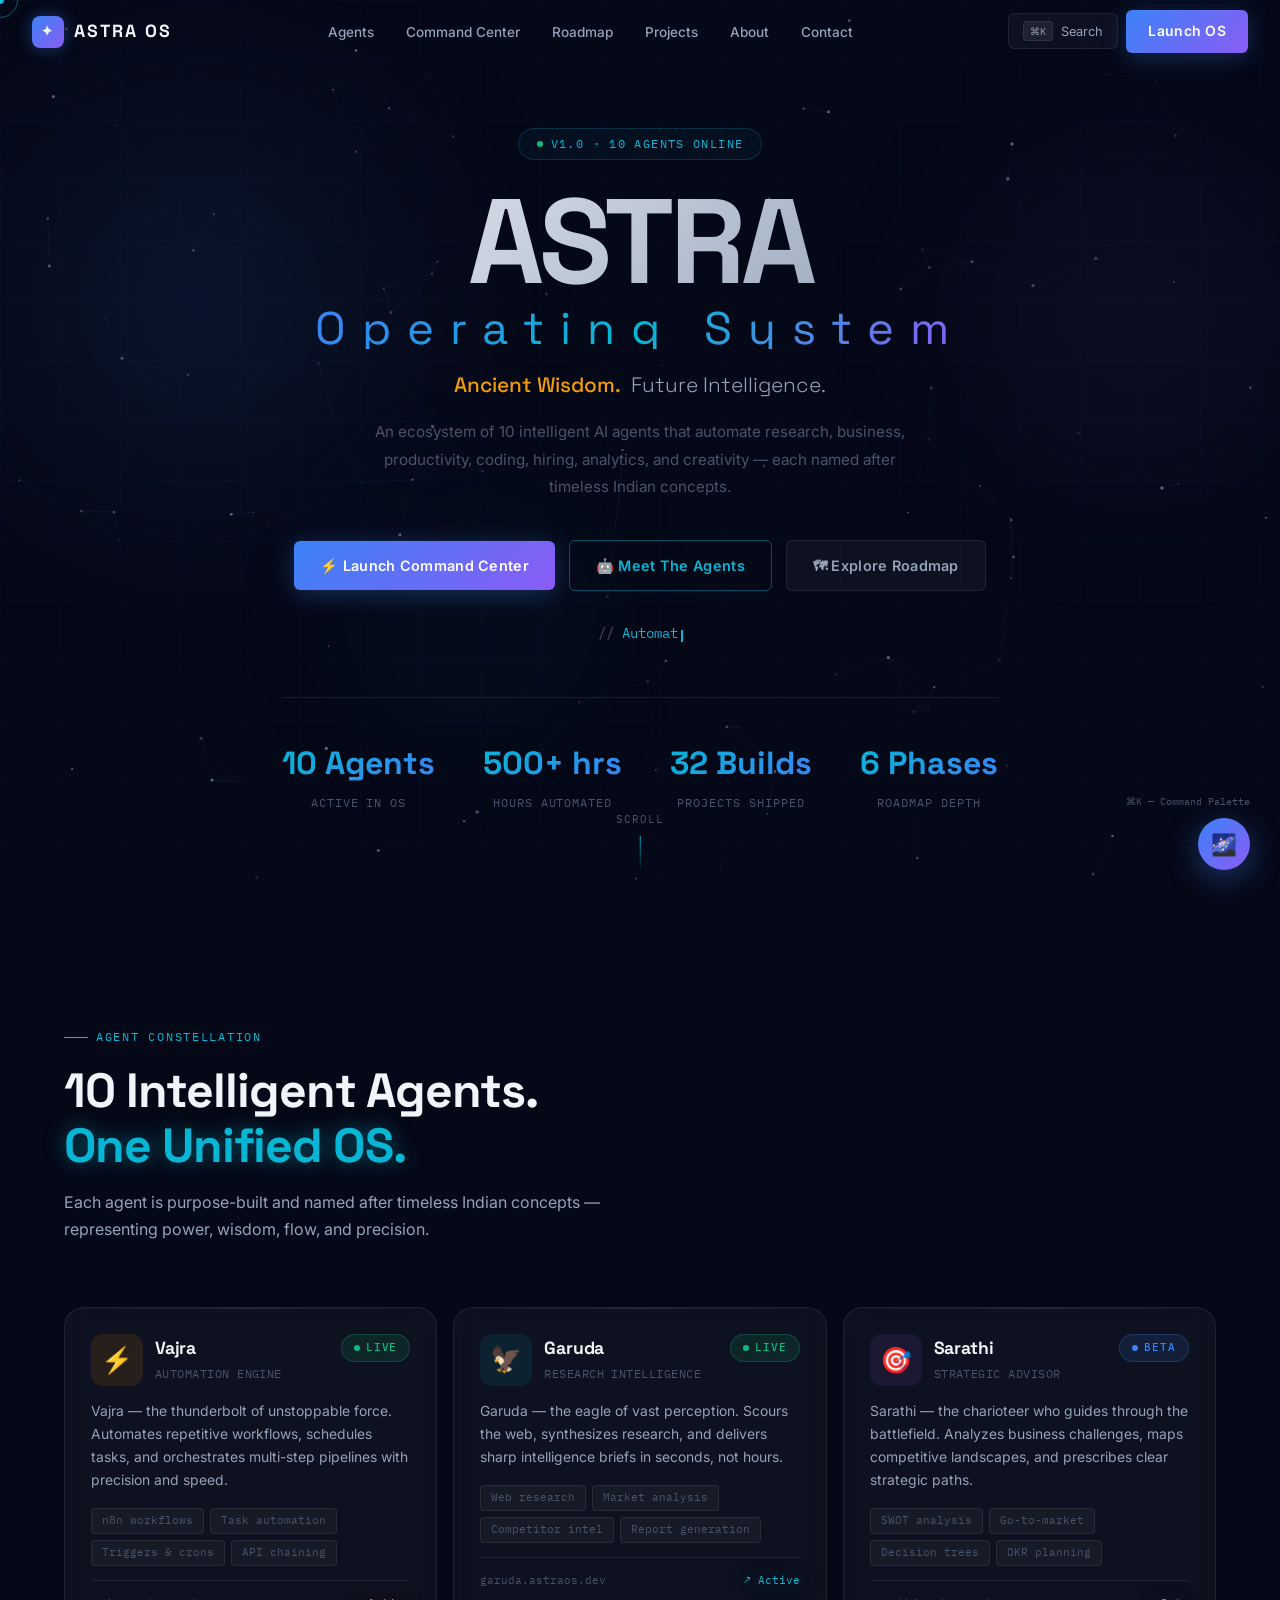
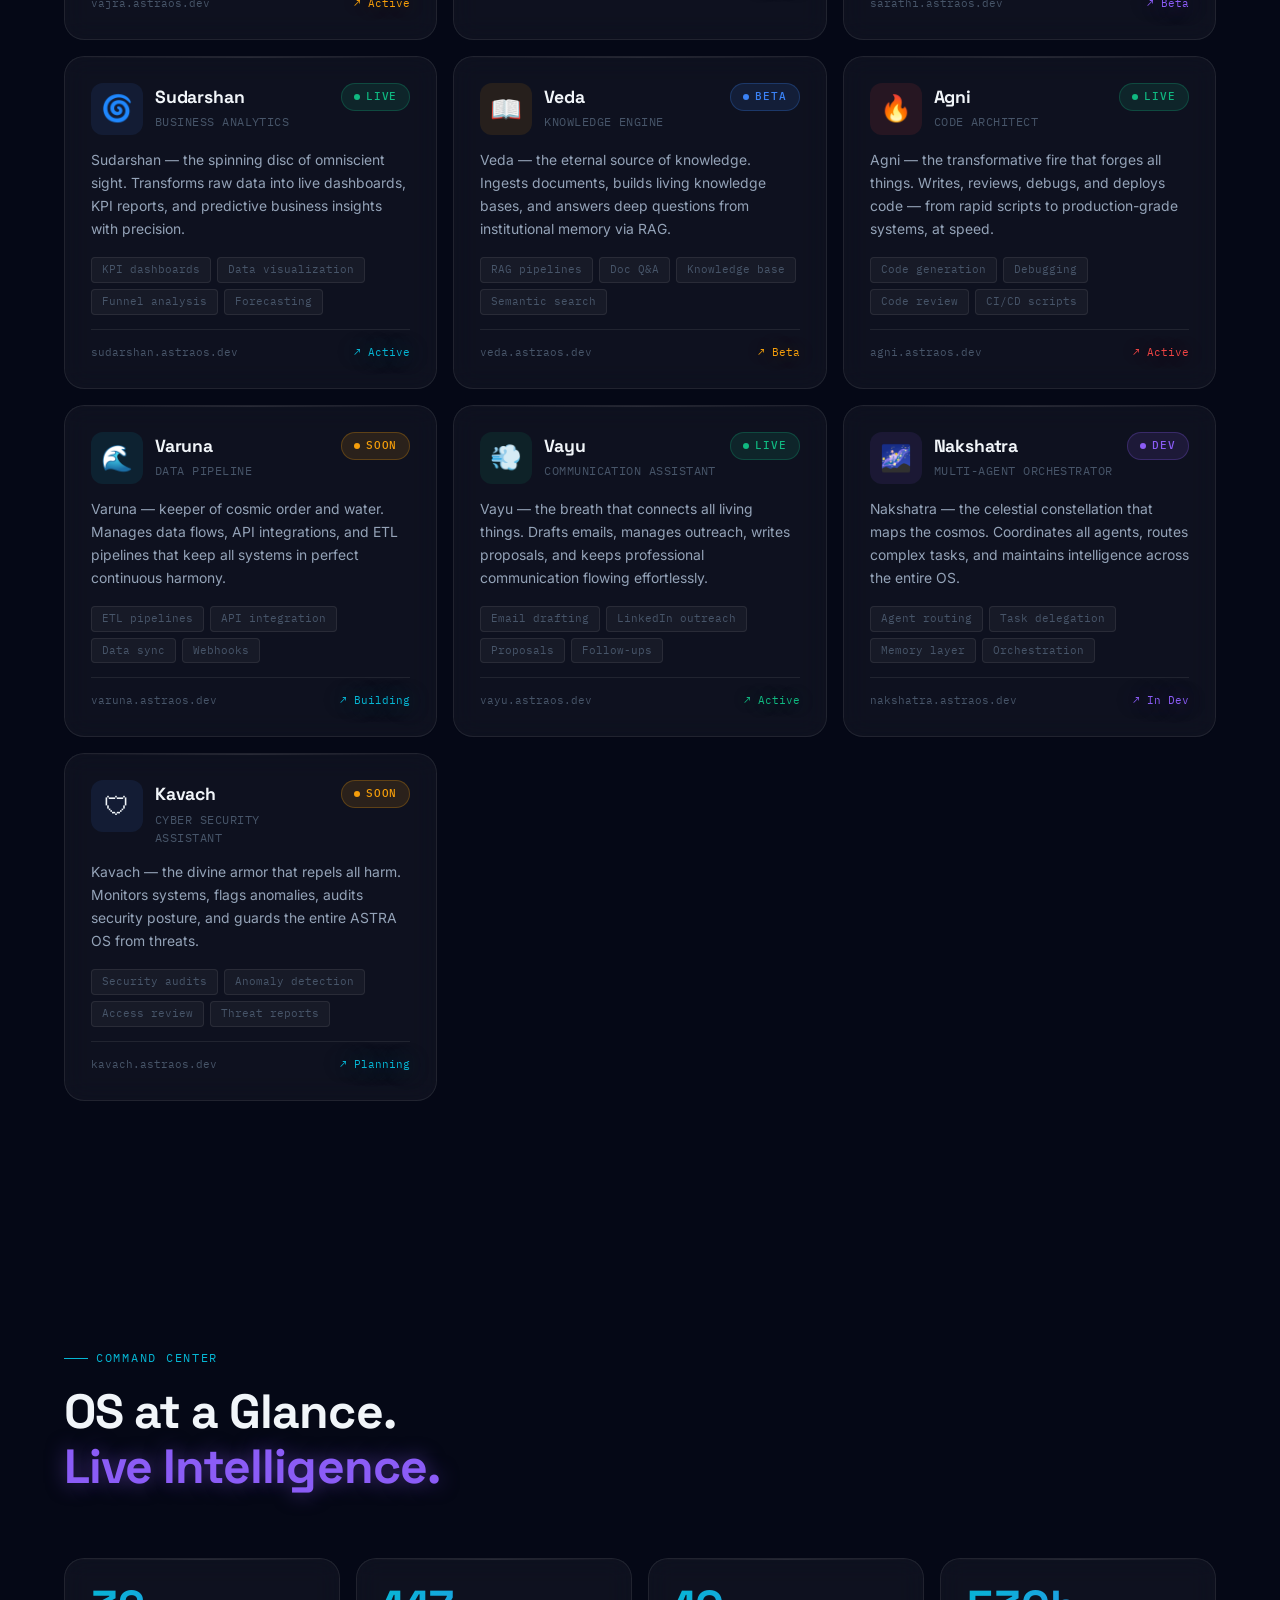
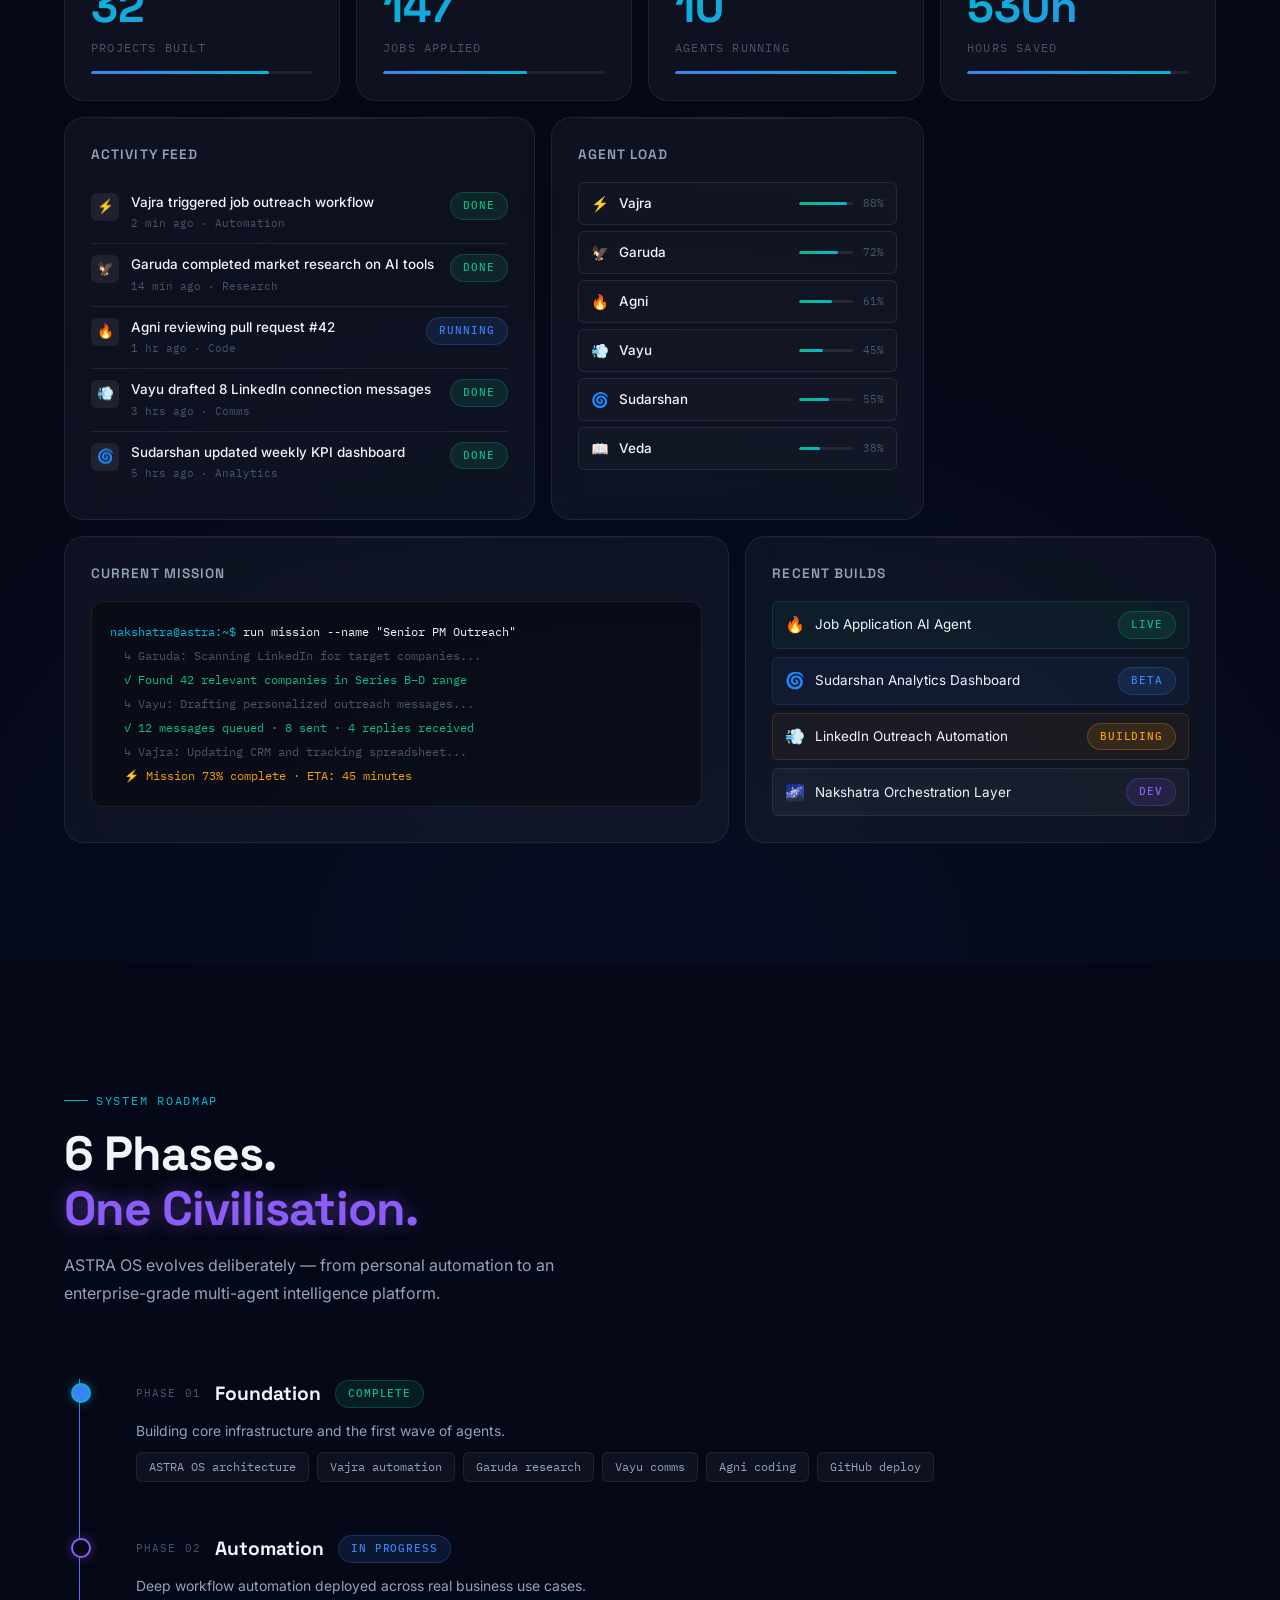
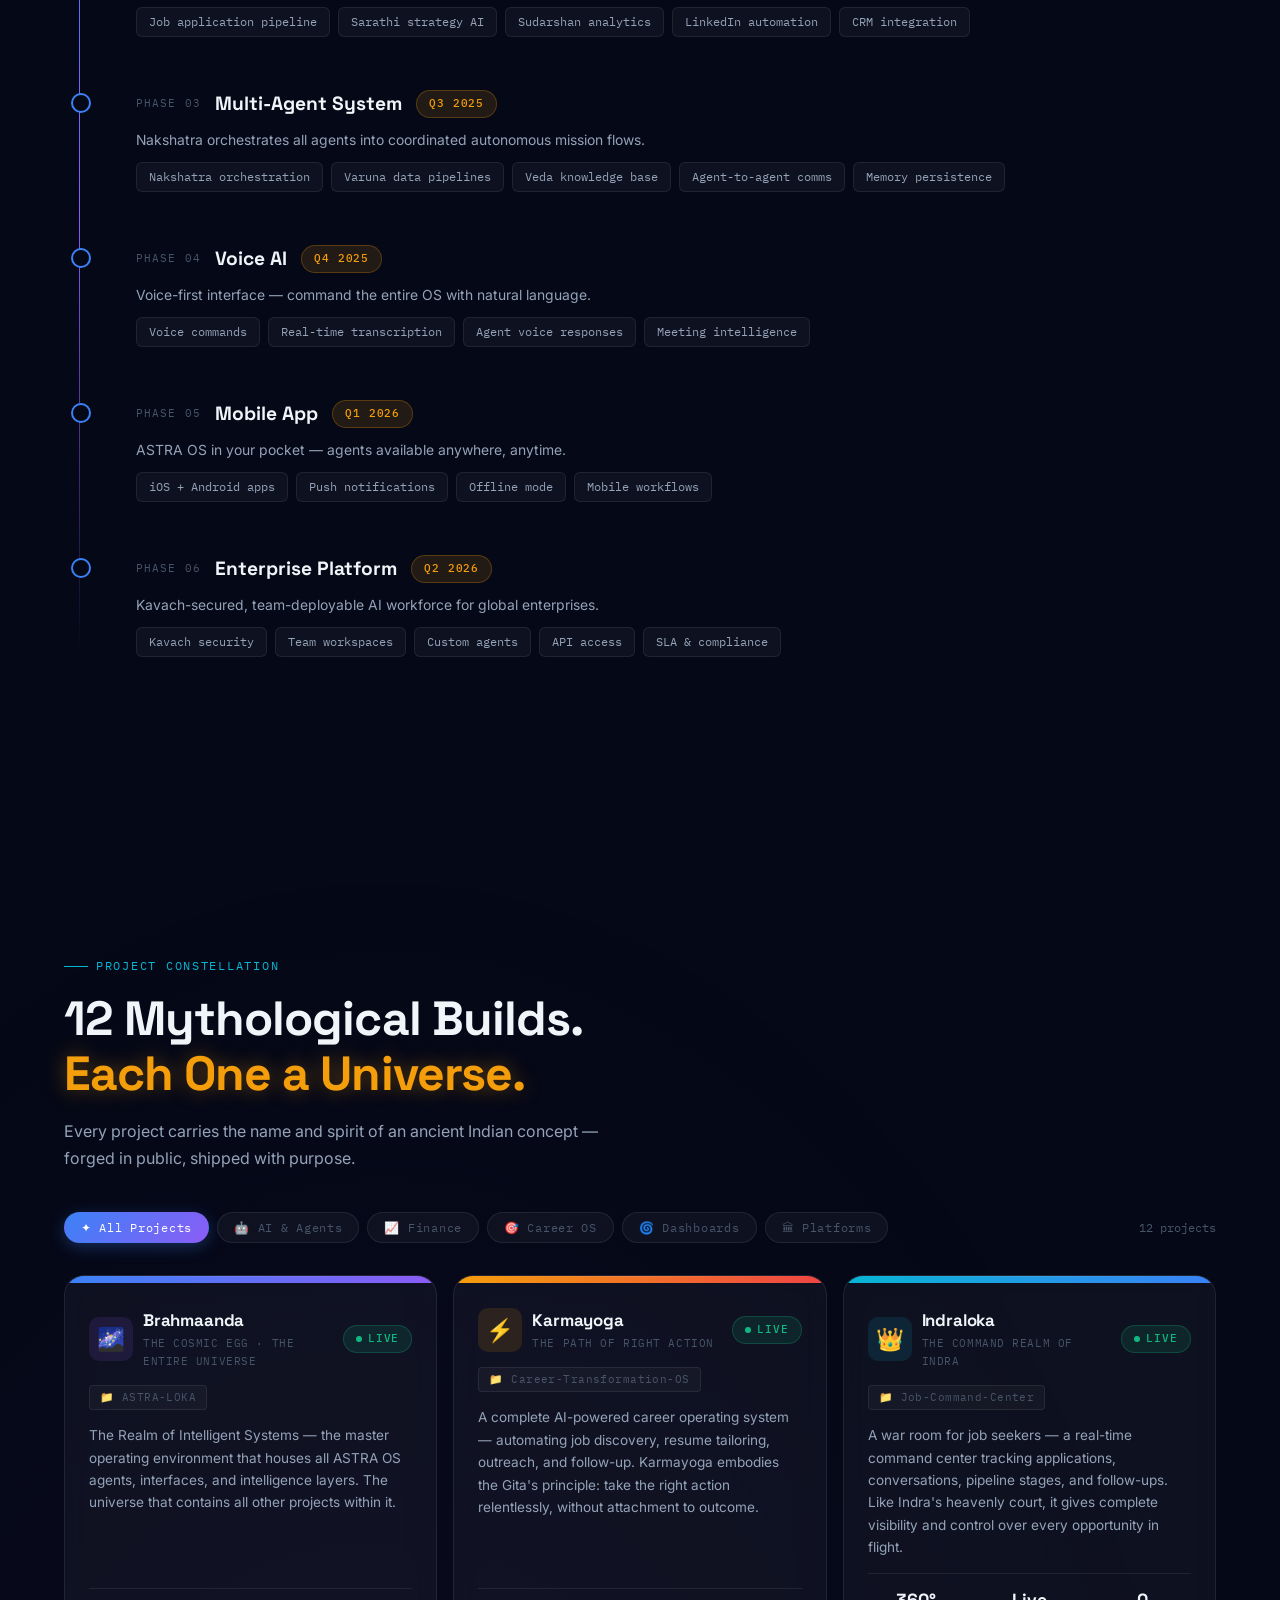
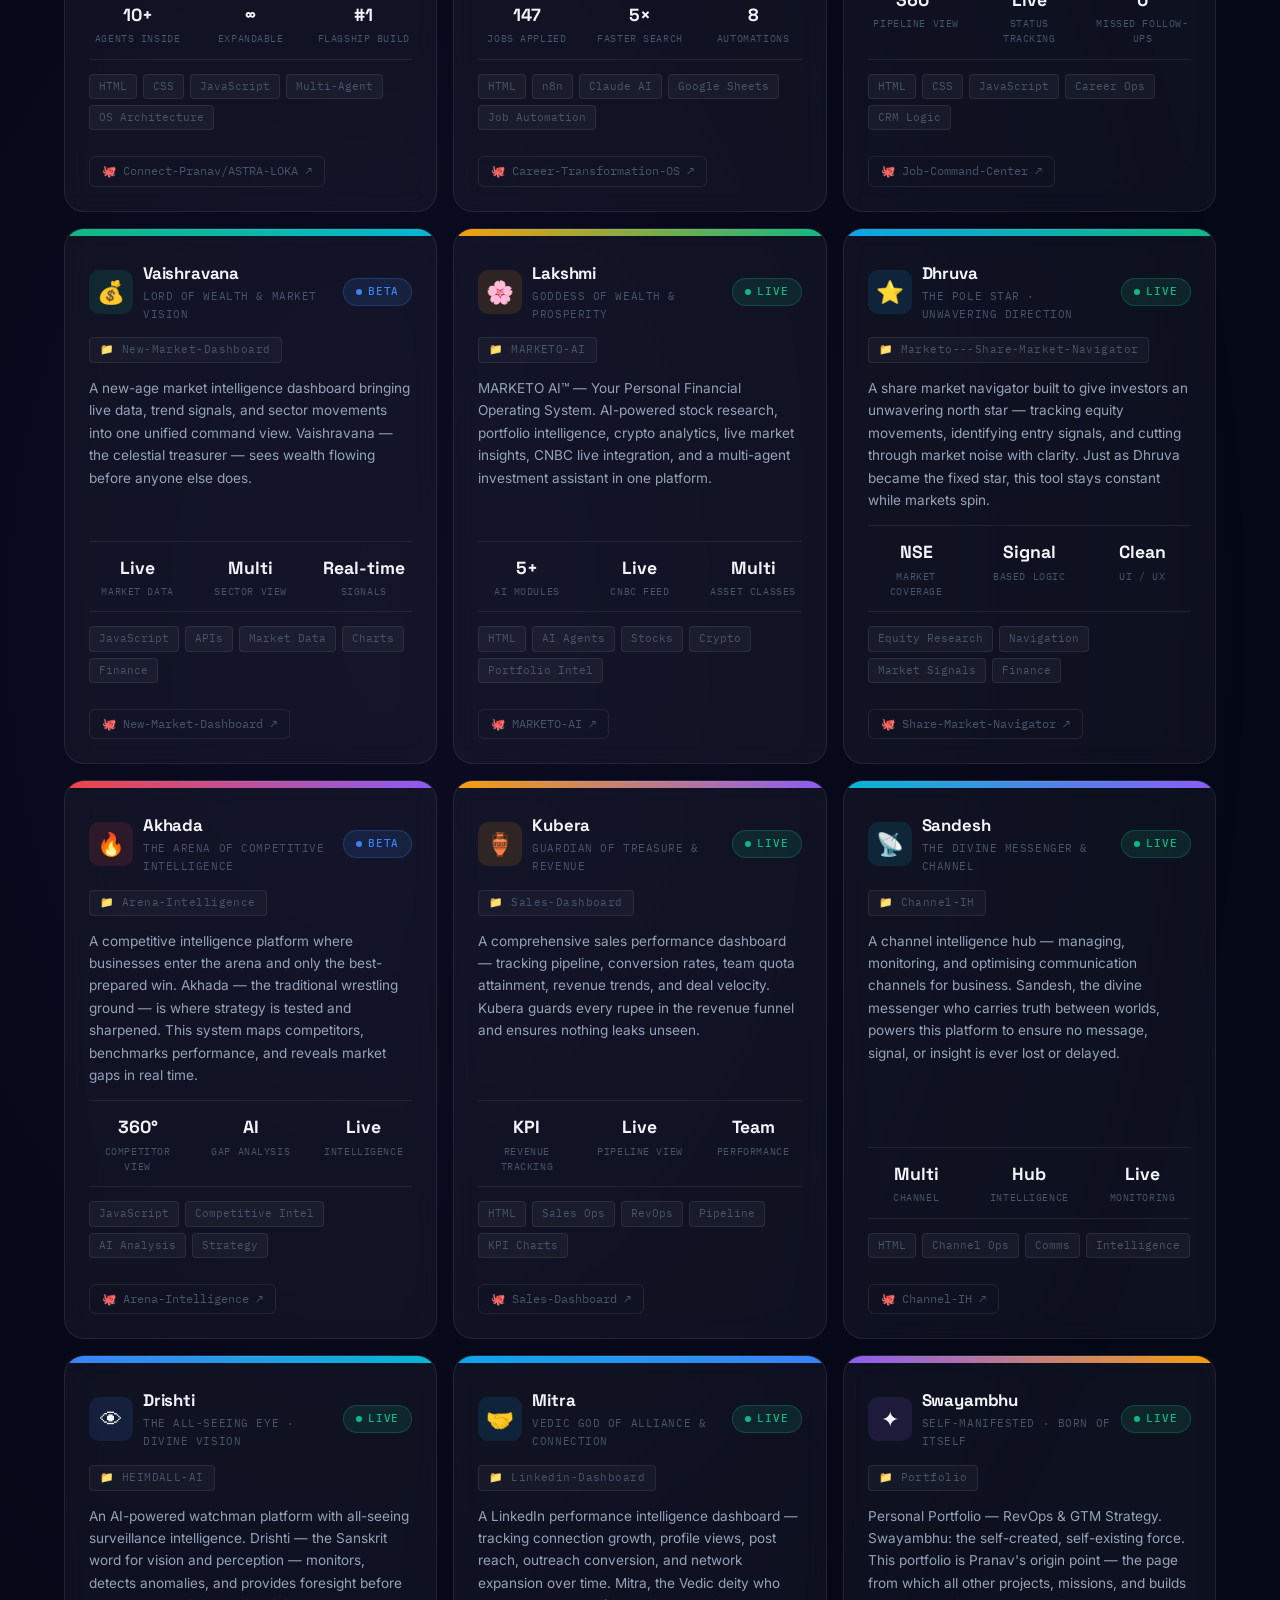
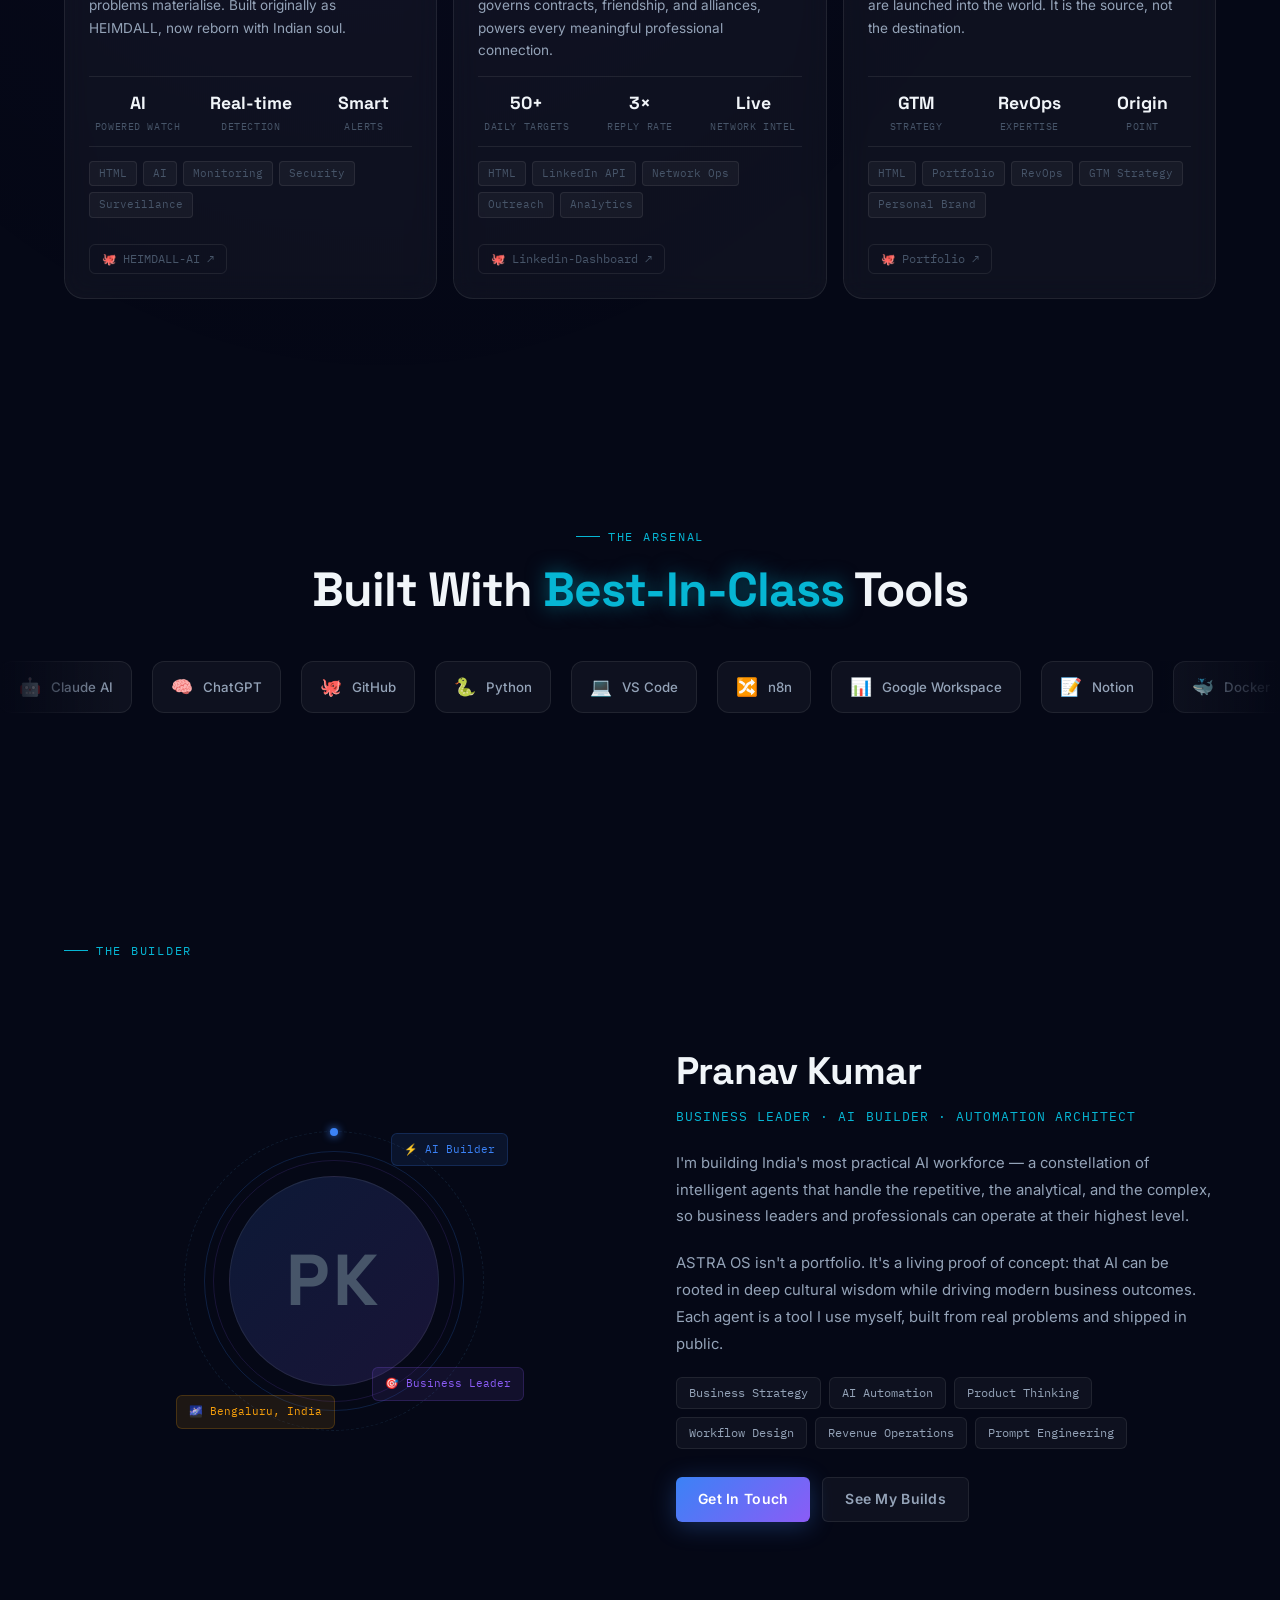
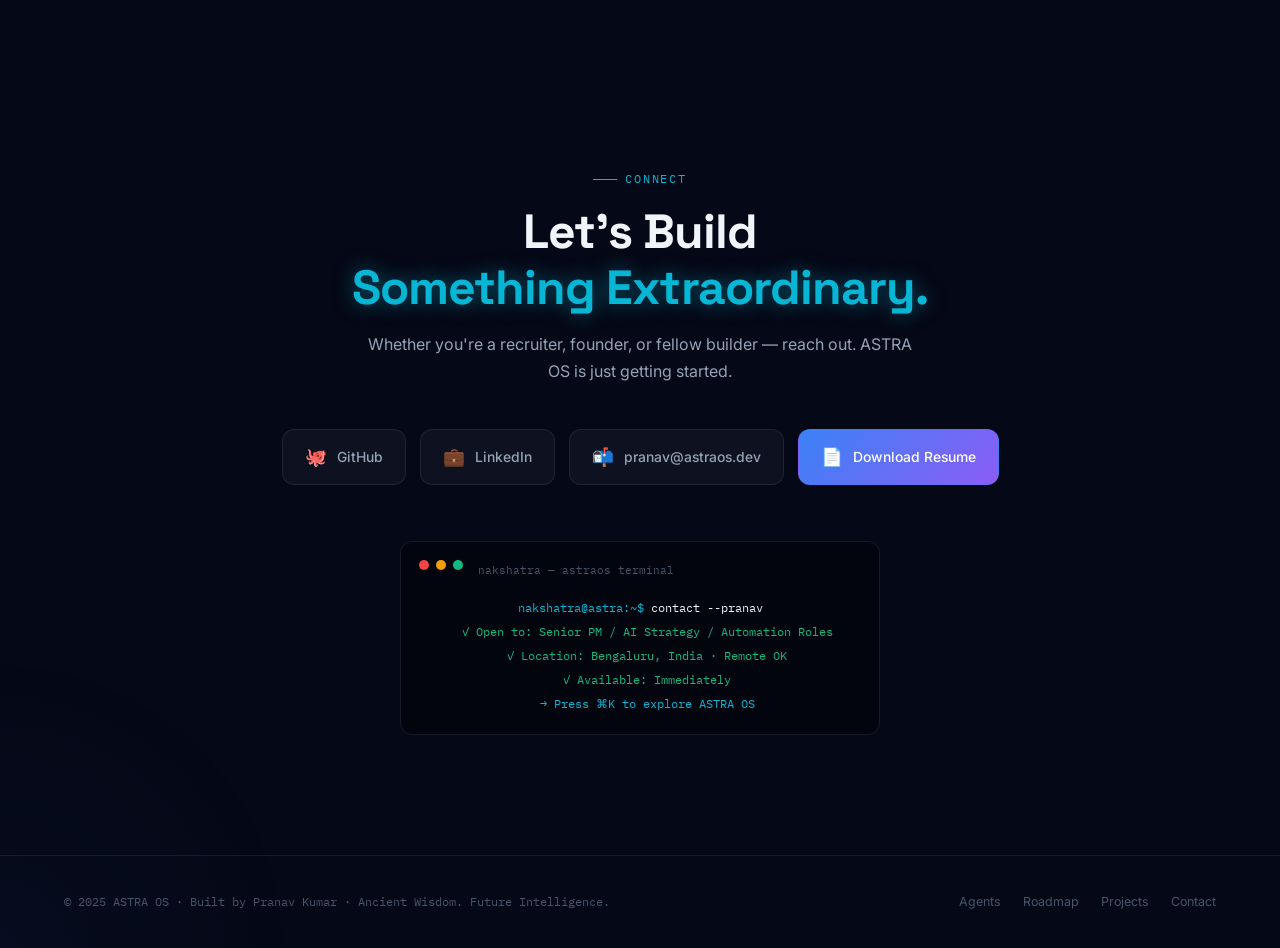
==== commit 02ff1324: "Add files via upload" ====
--- a/index.html
+++ b/index.html
@@ -210,18 +210,58 @@
 .rm-items{display:flex;flex-wrap:wrap;gap:8px;margin-top:10px}
 .rm-item{padding:4px 12px;background:var(--bg-card);border:1px solid var(--border);border-radius:var(--radius-sm);font-size:.78rem;color:var(--text-secondary);font-family:var(--font-mono)}
 
-/* BUILD LOGS */
+/* PROJECT SHOWCASE */
 #builds{padding:120px 0;background:radial-gradient(ellipse 70% 50% at 30% 50%,rgba(139,92,246,.05),transparent)}
-.builds-grid{display:grid;grid-template-columns:repeat(auto-fill,minmax(340px,1fr));gap:16px;margin-top:64px}
-.bc{padding:24px}
-.bh{display:flex;align-items:flex-start;gap:12px;margin-bottom:12px}
-.bday{font-family:var(--font-mono);font-size:.7rem;color:var(--text-muted);letter-spacing:.1em;flex-shrink:0;padding-top:3px}
-.bcommit{font-family:var(--font-mono);font-size:.65rem;color:var(--purple);margin-top:2px}
-.btitle{font-family:var(--font-display);font-size:.98rem;font-weight:600}
-.bdesc{font-size:.83rem;color:var(--text-secondary);line-height:1.6;margin-bottom:14px}
-.bfoot{display:flex;align-items:center;justify-content:space-between;flex-wrap:wrap;gap:8px}
-.bstack{display:flex;gap:5px}
-.bsi{width:24px;height:24px;border-radius:4px;background:var(--bg-card-hover);border:1px solid var(--border);display:flex;align-items:center;justify-content:center;font-size:.72rem;font-family:var(--font-mono);color:var(--text-muted)}
+
+/* Filter bar */
+.proj-filters{display:flex;align-items:center;gap:8px;flex-wrap:wrap;margin:40px 0 32px}
+.pf{padding:7px 16px;border-radius:99px;font-family:var(--font-mono);font-size:.75rem;letter-spacing:.06em;border:1px solid var(--border);color:var(--text-muted);background:var(--bg-card);cursor:none;transition:var(--t)}
+.pf:hover{border-color:var(--border-glow);color:var(--text-secondary)}
+.pf.active{background:linear-gradient(135deg,var(--blue),var(--purple));border-color:transparent;color:#fff;box-shadow:0 4px 16px rgba(59,130,246,.3)}
+
+/* Grid */
+.proj-grid{display:grid;grid-template-columns:repeat(auto-fill,minmax(340px,1fr));gap:16px}
+.proj-card{padding:0;display:flex;flex-direction:column;cursor:none;transition:var(--t)}
+.proj-card[data-hidden]{display:none}
+
+/* Card top banner */
+.pc-banner{height:7px;border-radius:var(--radius-lg) var(--radius-lg) 0 0;width:100%}
+.pc-body{padding:24px;flex:1;display:flex;flex-direction:column;gap:14px}
+
+/* Myth badge */
+.pc-myth{display:flex;align-items:center;gap:10px}
+.pc-icon{width:44px;height:44px;border-radius:10px;display:flex;align-items:center;justify-content:center;font-size:1.4rem;flex-shrink:0;position:relative}
+.pc-icon-glow{position:absolute;inset:0;border-radius:inherit;opacity:0;transition:var(--t);filter:blur(8px)}
+.proj-card:hover .pc-icon-glow{opacity:.7}
+.pc-myth-name{font-family:var(--font-display);font-size:1.05rem;font-weight:700;letter-spacing:-.01em}
+.pc-myth-sub{font-size:.7rem;color:var(--text-muted);font-family:var(--font-mono);letter-spacing:.05em;margin-top:1px}
+
+/* Real project name */
+.pc-real{font-family:var(--font-mono);font-size:.68rem;color:var(--text-muted);padding:3px 10px;background:rgba(255,255,255,.03);border:1px solid var(--border);border-radius:4px;display:inline-block;width:fit-content;letter-spacing:.04em}
+
+/* Desc */
+.pc-desc{font-size:.85rem;color:var(--text-secondary);line-height:1.65;flex:1}
+
+/* Metrics row */
+.pc-metrics{display:flex;gap:16px;padding:12px 0;border-top:1px solid var(--border);border-bottom:1px solid var(--border)}
+.pc-metric{flex:1;text-align:center}
+.pc-metric-val{font-family:var(--font-display);font-size:1.1rem;font-weight:700;color:var(--text-primary)}
+.pc-metric-lbl{font-family:var(--font-mono);font-size:.6rem;color:var(--text-muted);letter-spacing:.06em;text-transform:uppercase;margin-top:2px}
+
+/* Tags row */
+.pc-tags{display:flex;flex-wrap:wrap;gap:6px}
+.pc-tag{padding:3px 9px;border-radius:4px;font-size:.68rem;font-family:var(--font-mono);color:var(--text-muted);background:rgba(255,255,255,.04);border:1px solid var(--border);transition:var(--t)}
+.proj-card:hover .pc-tag{border-color:rgba(99,179,237,.15);color:var(--text-secondary)}
+
+/* Footer */
+.pc-foot{display:flex;align-items:center;justify-content:space-between;padding-top:12px}
+.pc-gh{display:inline-flex;align-items:center;gap:6px;font-family:var(--font-mono);font-size:.72rem;color:var(--text-muted);padding:5px 12px;border:1px solid var(--border);border-radius:var(--radius-sm);transition:var(--t)}
+.pc-gh:hover{border-color:var(--border-glow);color:var(--text-secondary);background:var(--bg-card-hover)}
+
+/* Count badge */
+.proj-count{font-family:var(--font-mono);font-size:.75rem;color:var(--text-muted);margin-left:auto}
+
+@media(max-width:768px){.proj-grid{grid-template-columns:1fr}.proj-filters{gap:6px}.pf{font-size:.7rem;padding:6px 12px}}
 
 /* TECH */
 #tech{padding:100px 0;overflow:hidden}
@@ -360,7 +400,7 @@
     <li><a href="#agents">Agents</a></li>
     <li><a href="#dashboard">Command Center</a></li>
     <li><a href="#roadmap">Roadmap</a></li>
-    <li><a href="#builds">Build Logs</a></li>
+    <li><a href="#builds">Projects</a></li>
     <li><a href="#about">About</a></li>
     <li><a href="#contact">Contact</a></li>
   </ul>
@@ -652,22 +692,341 @@
 </div>
 </section>
 
-<!-- ═══════ BUILD LOGS ═══════ -->
+<!-- ═══════ PROJECT SHOWCASE ═══════ -->
 <section id="builds">
 <div class="container">
   <div class="fi">
-    <div class="sl">Build Logs</div>
-    <h2 class="st">Shipping in Public.<br><span class="glow-gold">Every Commit Counts.</span></h2>
-    <p class="ss">Real projects, real builds — logged as they ship. This is what building an AI OS actually looks like.</p>
-  </div>
-  <div class="builds-grid">
-    <article class="gc bc fi"><div class="bh"><div class="bday">DAY 01</div><div><div class="btitle">ASTRA OS Core Architecture</div><div class="bcommit">#a3f9c1 · init: constellation foundation</div></div></div><p class="bdesc">Designed the full system architecture. Defined 10 agents, their roles, design system, and GitHub Pages deployment plan.</p><div class="bfoot"><div class="bstack"><span class="bsi">HTM</span><span class="bsi">CSS</span><span class="bsi">JS</span></div><span class="tag tag-active">Shipped</span></div></article>
-    <article class="gc bc fi"><div class="bh"><div class="bday">DAY 05</div><div><div class="btitle">Vajra — Job Application Agent</div><div class="bcommit">#b7d2e4 · feat: automated outreach pipeline</div></div></div><p class="bdesc">End-to-end job application automation using n8n. Vajra scrapes roles, filters by criteria, tailors resumes with AI, and auto-applies.</p><div class="bfoot"><div class="bstack"><span class="bsi">n8n</span><span class="bsi">AI</span><span class="bsi">GS</span></div><span class="tag tag-active">Shipped</span></div></article>
-    <article class="gc bc fi"><div class="bh"><div class="bday">DAY 08</div><div><div class="btitle">Garuda — Research Intelligence</div><div class="bcommit">#c2a891 · feat: web intel synthesis engine</div></div></div><p class="bdesc">Garuda autonomously researches companies, compiles competitor landscapes, and produces intelligence briefs in under 3 minutes.</p><div class="bfoot"><div class="bstack"><span class="bsi">PY</span><span class="bsi">AI</span><span class="bsi">API</span></div><span class="tag tag-active">Shipped</span></div></article>
-    <article class="gc bc fi"><div class="bh"><div class="bday">DAY 12</div><div><div class="btitle">Vayu — LinkedIn Outreach</div><div class="bcommit">#d9f041 · feat: personalized connection flows</div></div></div><p class="bdesc">Vayu generates hyper-personalized LinkedIn messages for 50+ targets per day using role context and mutual interests for 3× reply rates.</p><div class="bfoot"><div class="bstack"><span class="bsi">n8n</span><span class="bsi">AI</span><span class="bsi">LI</span></div><span class="tag tag-beta">Testing</span></div></article>
-    <article class="gc bc fi"><div class="bh"><div class="bday">DAY 16</div><div><div class="btitle">Sudarshan — Analytics Dashboard</div><div class="bcommit">#e3b7d2 · feat: live KPI monitoring board</div></div></div><p class="bdesc">Live metrics dashboard aggregating data from LinkedIn, Gmail, and job boards into a single real-time command view.</p><div class="bfoot"><div class="bstack"><span class="bsi">GS</span><span class="bsi">API</span><span class="bsi">JS</span></div><span class="tag tag-soon">Building</span></div></article>
-    <article class="gc bc fi"><div class="bh"><div class="bday">DAY 22</div><div><div class="btitle">Nakshatra — Orchestration Alpha</div><div class="bcommit">#f1c493 · wip: multi-agent coordinator</div></div></div><p class="bdesc">Early prototype coordinating Garuda + Vajra + Vayu in a "find → research → apply → follow up" autonomous loop.</p><div class="bfoot"><div class="bstack"><span class="bsi">PY</span><span class="bsi">AI</span><span class="bsi">n8n</span></div><span class="tag tag-dev">Planning</span></div></article>
-  </div>
+    <div class="sl">Project Constellation</div>
+    <h2 class="st">12 Mythological Builds.<br><span class="glow-gold">Each One a Universe.</span></h2>
+    <p class="ss">Every project carries the name and spirit of an ancient Indian concept — forged in public, shipped with purpose.</p>
+  </div>
+
+  <!-- Filter bar -->
+  <div class="proj-filters fi">
+    <button class="pf active" data-filter="all">✦ All Projects</button>
+    <button class="pf" data-filter="ai">🤖 AI &amp; Agents</button>
+    <button class="pf" data-filter="finance">📈 Finance</button>
+    <button class="pf" data-filter="career">🎯 Career OS</button>
+    <button class="pf" data-filter="dashboard">🌀 Dashboards</button>
+    <button class="pf" data-filter="platform">🏛 Platforms</button>
+    <span class="proj-count" id="proj-count">12 projects</span>
+  </div>
+
+  <div class="proj-grid" id="proj-grid">
+
+    <!-- 01 · ASTRA-LOKA → BRAHMAANDA -->
+    <article class="gc proj-card fi" data-cat="platform ai">
+      <div class="pc-banner" style="background:linear-gradient(90deg,var(--blue),var(--purple))"></div>
+      <div class="pc-body">
+        <div class="pc-myth">
+          <div class="pc-icon" style="background:rgba(139,92,246,.12)">🌌<div class="pc-icon-glow" style="background:var(--purple)"></div></div>
+          <div>
+            <div class="pc-myth-name">Brahmaanda</div>
+            <div class="pc-myth-sub">THE COSMIC EGG · THE ENTIRE UNIVERSE</div>
+          </div>
+          <span class="tag tag-active" style="margin-left:auto"><span class="pulse"></span>Live</span>
+        </div>
+        <span class="pc-real">📁 ASTRA-LOKA</span>
+        <p class="pc-desc">The Realm of Intelligent Systems — the master operating environment that houses all ASTRA OS agents, interfaces, and intelligence layers. The universe that contains all other projects within it.</p>
+        <div class="pc-metrics">
+          <div class="pc-metric"><div class="pc-metric-val">10+</div><div class="pc-metric-lbl">Agents Inside</div></div>
+          <div class="pc-metric"><div class="pc-metric-val">∞</div><div class="pc-metric-lbl">Expandable</div></div>
+          <div class="pc-metric"><div class="pc-metric-val">#1</div><div class="pc-metric-lbl">Flagship Build</div></div>
+        </div>
+        <div class="pc-tags"><span class="pc-tag">HTML</span><span class="pc-tag">CSS</span><span class="pc-tag">JavaScript</span><span class="pc-tag">Multi-Agent</span><span class="pc-tag">OS Architecture</span></div>
+        <div class="pc-foot">
+          <a href="https://github.com/Connect-Pranav/ASTRA-LOKA" target="_blank" rel="noopener" class="pc-gh">🐙 Connect-Pranav/ASTRA-LOKA ↗</a>
+        </div>
+      </div>
+    </article>
+
+    <!-- 02 · Career Transformation OS → KARMAYOGA -->
+    <article class="gc proj-card fi" data-cat="career ai">
+      <div class="pc-banner" style="background:linear-gradient(90deg,var(--gold),var(--red))"></div>
+      <div class="pc-body">
+        <div class="pc-myth">
+          <div class="pc-icon" style="background:rgba(245,158,11,.12)">⚡<div class="pc-icon-glow" style="background:var(--gold)"></div></div>
+          <div>
+            <div class="pc-myth-name">Karmayoga</div>
+            <div class="pc-myth-sub">THE PATH OF RIGHT ACTION</div>
+          </div>
+          <span class="tag tag-active" style="margin-left:auto"><span class="pulse"></span>Live</span>
+        </div>
+        <span class="pc-real">📁 Career-Transformation-OS</span>
+        <p class="pc-desc">A complete AI-powered career operating system — automating job discovery, resume tailoring, outreach, and follow-up. Karmayoga embodies the Gita's principle: take the right action relentlessly, without attachment to outcome.</p>
+        <div class="pc-metrics">
+          <div class="pc-metric"><div class="pc-metric-val">147</div><div class="pc-metric-lbl">Jobs Applied</div></div>
+          <div class="pc-metric"><div class="pc-metric-val">5×</div><div class="pc-metric-lbl">Faster Search</div></div>
+          <div class="pc-metric"><div class="pc-metric-val">8</div><div class="pc-metric-lbl">Automations</div></div>
+        </div>
+        <div class="pc-tags"><span class="pc-tag">HTML</span><span class="pc-tag">n8n</span><span class="pc-tag">Claude AI</span><span class="pc-tag">Google Sheets</span><span class="pc-tag">Job Automation</span></div>
+        <div class="pc-foot">
+          <a href="https://github.com/Connect-Pranav/-Career-Transformation-OS" target="_blank" rel="noopener" class="pc-gh">🐙 Career-Transformation-OS ↗</a>
+        </div>
+      </div>
+    </article>
+
+    <!-- 03 · Job Command Center → INDRALOKA -->
+    <article class="gc proj-card fi" data-cat="career dashboard">
+      <div class="pc-banner" style="background:linear-gradient(90deg,var(--cyan),var(--blue))"></div>
+      <div class="pc-body">
+        <div class="pc-myth">
+          <div class="pc-icon" style="background:rgba(6,182,212,.12)">👑<div class="pc-icon-glow" style="background:var(--cyan)"></div></div>
+          <div>
+            <div class="pc-myth-name">Indraloka</div>
+            <div class="pc-myth-sub">THE COMMAND REALM OF INDRA</div>
+          </div>
+          <span class="tag tag-active" style="margin-left:auto"><span class="pulse"></span>Live</span>
+        </div>
+        <span class="pc-real">📁 Job-Command-Center</span>
+        <p class="pc-desc">A war room for job seekers — a real-time command center tracking applications, conversations, pipeline stages, and follow-ups. Like Indra's heavenly court, it gives complete visibility and control over every opportunity in flight.</p>
+        <div class="pc-metrics">
+          <div class="pc-metric"><div class="pc-metric-val">360°</div><div class="pc-metric-lbl">Pipeline View</div></div>
+          <div class="pc-metric"><div class="pc-metric-val">Live</div><div class="pc-metric-lbl">Status Tracking</div></div>
+          <div class="pc-metric"><div class="pc-metric-val">0</div><div class="pc-metric-lbl">Missed Follow-ups</div></div>
+        </div>
+        <div class="pc-tags"><span class="pc-tag">HTML</span><span class="pc-tag">CSS</span><span class="pc-tag">JavaScript</span><span class="pc-tag">Career Ops</span><span class="pc-tag">CRM Logic</span></div>
+        <div class="pc-foot">
+          <a href="https://github.com/Connect-Pranav/Job-Command-Center" target="_blank" rel="noopener" class="pc-gh">🐙 Job-Command-Center ↗</a>
+        </div>
+      </div>
+    </article>
+
+    <!-- 04 · New Market Dashboard → VAISHRAVANA -->
+    <article class="gc proj-card fi" data-cat="finance dashboard">
+      <div class="pc-banner" style="background:linear-gradient(90deg,var(--green),var(--cyan))"></div>
+      <div class="pc-body">
+        <div class="pc-myth">
+          <div class="pc-icon" style="background:rgba(16,185,129,.12)">💰<div class="pc-icon-glow" style="background:var(--green)"></div></div>
+          <div>
+            <div class="pc-myth-name">Vaishravana</div>
+            <div class="pc-myth-sub">LORD OF WEALTH &amp; MARKET VISION</div>
+          </div>
+          <span class="tag tag-beta" style="margin-left:auto"><span class="pulse"></span>Beta</span>
+        </div>
+        <span class="pc-real">📁 New-Market-Dashboard</span>
+        <p class="pc-desc">A new-age market intelligence dashboard bringing live data, trend signals, and sector movements into one unified command view. Vaishravana — the celestial treasurer — sees wealth flowing before anyone else does.</p>
+        <div class="pc-metrics">
+          <div class="pc-metric"><div class="pc-metric-val">Live</div><div class="pc-metric-lbl">Market Data</div></div>
+          <div class="pc-metric"><div class="pc-metric-val">Multi</div><div class="pc-metric-lbl">Sector View</div></div>
+          <div class="pc-metric"><div class="pc-metric-val">Real-time</div><div class="pc-metric-lbl">Signals</div></div>
+        </div>
+        <div class="pc-tags"><span class="pc-tag">JavaScript</span><span class="pc-tag">APIs</span><span class="pc-tag">Market Data</span><span class="pc-tag">Charts</span><span class="pc-tag">Finance</span></div>
+        <div class="pc-foot">
+          <a href="https://github.com/Connect-Pranav/New-Market-Dashboard" target="_blank" rel="noopener" class="pc-gh">🐙 New-Market-Dashboard ↗</a>
+        </div>
+      </div>
+    </article>
+
+    <!-- 05 · MARKETO-AI → LAKSHMI -->
+    <article class="gc proj-card fi" data-cat="finance ai">
+      <div class="pc-banner" style="background:linear-gradient(90deg,var(--gold),var(--green))"></div>
+      <div class="pc-body">
+        <div class="pc-myth">
+          <div class="pc-icon" style="background:rgba(245,158,11,.12)">🌸<div class="pc-icon-glow" style="background:var(--gold)"></div></div>
+          <div>
+            <div class="pc-myth-name">Lakshmi</div>
+            <div class="pc-myth-sub">GODDESS OF WEALTH &amp; PROSPERITY</div>
+          </div>
+          <span class="tag tag-active" style="margin-left:auto"><span class="pulse"></span>Live</span>
+        </div>
+        <span class="pc-real">📁 MARKETO-AI</span>
+        <p class="pc-desc">MARKETO AI™ — Your Personal Financial Operating System. AI-powered stock research, portfolio intelligence, crypto analytics, live market insights, CNBC live integration, and a multi-agent investment assistant in one platform.</p>
+        <div class="pc-metrics">
+          <div class="pc-metric"><div class="pc-metric-val">5+</div><div class="pc-metric-lbl">AI Modules</div></div>
+          <div class="pc-metric"><div class="pc-metric-val">Live</div><div class="pc-metric-lbl">CNBC Feed</div></div>
+          <div class="pc-metric"><div class="pc-metric-val">Multi</div><div class="pc-metric-lbl">Asset Classes</div></div>
+        </div>
+        <div class="pc-tags"><span class="pc-tag">HTML</span><span class="pc-tag">AI Agents</span><span class="pc-tag">Stocks</span><span class="pc-tag">Crypto</span><span class="pc-tag">Portfolio Intel</span></div>
+        <div class="pc-foot">
+          <a href="https://github.com/Connect-Pranav/MARKETO-AI" target="_blank" rel="noopener" class="pc-gh">🐙 MARKETO-AI ↗</a>
+        </div>
+      </div>
+    </article>
+
+    <!-- 06 · Marketo Share Market Navigator → DHRUVA -->
+    <article class="gc proj-card fi" data-cat="finance">
+      <div class="pc-banner" style="background:linear-gradient(90deg,#0ea5e9,var(--green))"></div>
+      <div class="pc-body">
+        <div class="pc-myth">
+          <div class="pc-icon" style="background:rgba(14,165,233,.12)">⭐<div class="pc-icon-glow" style="background:#0ea5e9"></div></div>
+          <div>
+            <div class="pc-myth-name">Dhruva</div>
+            <div class="pc-myth-sub">THE POLE STAR · UNWAVERING DIRECTION</div>
+          </div>
+          <span class="tag tag-active" style="margin-left:auto"><span class="pulse"></span>Live</span>
+        </div>
+        <span class="pc-real">📁 Marketo---Share-Market-Navigator</span>
+        <p class="pc-desc">A share market navigator built to give investors an unwavering north star — tracking equity movements, identifying entry signals, and cutting through market noise with clarity. Just as Dhruva became the fixed star, this tool stays constant while markets spin.</p>
+        <div class="pc-metrics">
+          <div class="pc-metric"><div class="pc-metric-val">NSE</div><div class="pc-metric-lbl">Market Coverage</div></div>
+          <div class="pc-metric"><div class="pc-metric-val">Signal</div><div class="pc-metric-lbl">Based Logic</div></div>
+          <div class="pc-metric"><div class="pc-metric-val">Clean</div><div class="pc-metric-lbl">UI / UX</div></div>
+        </div>
+        <div class="pc-tags"><span class="pc-tag">Equity Research</span><span class="pc-tag">Navigation</span><span class="pc-tag">Market Signals</span><span class="pc-tag">Finance</span></div>
+        <div class="pc-foot">
+          <a href="https://github.com/Connect-Pranav/Marketo---Share-Market-Navigator" target="_blank" rel="noopener" class="pc-gh">🐙 Share-Market-Navigator ↗</a>
+        </div>
+      </div>
+    </article>
+
+    <!-- 07 · Arena-Intelligence → AKHADA -->
+    <article class="gc proj-card fi" data-cat="ai platform">
+      <div class="pc-banner" style="background:linear-gradient(90deg,var(--red),var(--purple))"></div>
+      <div class="pc-body">
+        <div class="pc-myth">
+          <div class="pc-icon" style="background:rgba(239,68,68,.12)">🔥<div class="pc-icon-glow" style="background:var(--red)"></div></div>
+          <div>
+            <div class="pc-myth-name">Akhada</div>
+            <div class="pc-myth-sub">THE ARENA OF COMPETITIVE INTELLIGENCE</div>
+          </div>
+          <span class="tag tag-beta" style="margin-left:auto"><span class="pulse"></span>Beta</span>
+        </div>
+        <span class="pc-real">📁 Arena-Intelligence</span>
+        <p class="pc-desc">A competitive intelligence platform where businesses enter the arena and only the best-prepared win. Akhada — the traditional wrestling ground — is where strategy is tested and sharpened. This system maps competitors, benchmarks performance, and reveals market gaps in real time.</p>
+        <div class="pc-metrics">
+          <div class="pc-metric"><div class="pc-metric-val">360°</div><div class="pc-metric-lbl">Competitor View</div></div>
+          <div class="pc-metric"><div class="pc-metric-val">AI</div><div class="pc-metric-lbl">Gap Analysis</div></div>
+          <div class="pc-metric"><div class="pc-metric-val">Live</div><div class="pc-metric-lbl">Intelligence</div></div>
+        </div>
+        <div class="pc-tags"><span class="pc-tag">JavaScript</span><span class="pc-tag">Competitive Intel</span><span class="pc-tag">AI Analysis</span><span class="pc-tag">Strategy</span></div>
+        <div class="pc-foot">
+          <a href="https://github.com/Connect-Pranav/Arena-Intelligence" target="_blank" rel="noopener" class="pc-gh">🐙 Arena-Intelligence ↗</a>
+        </div>
+      </div>
+    </article>
+
+    <!-- 08 · Sales Dashboard → KUBERA -->
+    <article class="gc proj-card fi" data-cat="dashboard finance">
+      <div class="pc-banner" style="background:linear-gradient(90deg,var(--gold),var(--purple))"></div>
+      <div class="pc-body">
+        <div class="pc-myth">
+          <div class="pc-icon" style="background:rgba(245,158,11,.12)">🏺<div class="pc-icon-glow" style="background:var(--gold)"></div></div>
+          <div>
+            <div class="pc-myth-name">Kubera</div>
+            <div class="pc-myth-sub">GUARDIAN OF TREASURE &amp; REVENUE</div>
+          </div>
+          <span class="tag tag-active" style="margin-left:auto"><span class="pulse"></span>Live</span>
+        </div>
+        <span class="pc-real">📁 Sales-Dashboard</span>
+        <p class="pc-desc">A comprehensive sales performance dashboard — tracking pipeline, conversion rates, team quota attainment, revenue trends, and deal velocity. Kubera guards every rupee in the revenue funnel and ensures nothing leaks unseen.</p>
+        <div class="pc-metrics">
+          <div class="pc-metric"><div class="pc-metric-val">KPI</div><div class="pc-metric-lbl">Revenue Tracking</div></div>
+          <div class="pc-metric"><div class="pc-metric-val">Live</div><div class="pc-metric-lbl">Pipeline View</div></div>
+          <div class="pc-metric"><div class="pc-metric-val">Team</div><div class="pc-metric-lbl">Performance</div></div>
+        </div>
+        <div class="pc-tags"><span class="pc-tag">HTML</span><span class="pc-tag">Sales Ops</span><span class="pc-tag">RevOps</span><span class="pc-tag">Pipeline</span><span class="pc-tag">KPI Charts</span></div>
+        <div class="pc-foot">
+          <a href="https://github.com/Connect-Pranav/Sales-Dashboard" target="_blank" rel="noopener" class="pc-gh">🐙 Sales-Dashboard ↗</a>
+        </div>
+      </div>
+    </article>
+
+    <!-- 09 · Channel-IH → SANDESH -->
+    <article class="gc proj-card fi" data-cat="platform dashboard">
+      <div class="pc-banner" style="background:linear-gradient(90deg,var(--cyan),var(--purple))"></div>
+      <div class="pc-body">
+        <div class="pc-myth">
+          <div class="pc-icon" style="background:rgba(6,182,212,.12)">📡<div class="pc-icon-glow" style="background:var(--cyan)"></div></div>
+          <div>
+            <div class="pc-myth-name">Sandesh</div>
+            <div class="pc-myth-sub">THE DIVINE MESSENGER &amp; CHANNEL</div>
+          </div>
+          <span class="tag tag-active" style="margin-left:auto"><span class="pulse"></span>Live</span>
+        </div>
+        <span class="pc-real">📁 Channel-IH</span>
+        <p class="pc-desc">A channel intelligence hub — managing, monitoring, and optimising communication channels for business. Sandesh, the divine messenger who carries truth between worlds, powers this platform to ensure no message, signal, or insight is ever lost or delayed.</p>
+        <div class="pc-metrics">
+          <div class="pc-metric"><div class="pc-metric-val">Multi</div><div class="pc-metric-lbl">Channel</div></div>
+          <div class="pc-metric"><div class="pc-metric-val">Hub</div><div class="pc-metric-lbl">Intelligence</div></div>
+          <div class="pc-metric"><div class="pc-metric-val">Live</div><div class="pc-metric-lbl">Monitoring</div></div>
+        </div>
+        <div class="pc-tags"><span class="pc-tag">HTML</span><span class="pc-tag">Channel Ops</span><span class="pc-tag">Comms</span><span class="pc-tag">Intelligence</span></div>
+        <div class="pc-foot">
+          <a href="https://github.com/Connect-Pranav/Channel-IH" target="_blank" rel="noopener" class="pc-gh">🐙 Channel-IH ↗</a>
+        </div>
+      </div>
+    </article>
+
+    <!-- 10 · HEIMDALL-AI → DRISHTI -->
+    <article class="gc proj-card fi" data-cat="ai platform">
+      <div class="pc-banner" style="background:linear-gradient(90deg,var(--blue),var(--cyan))"></div>
+      <div class="pc-body">
+        <div class="pc-myth">
+          <div class="pc-icon" style="background:rgba(59,130,246,.12)">👁<div class="pc-icon-glow" style="background:var(--blue)"></div></div>
+          <div>
+            <div class="pc-myth-name">Drishti</div>
+            <div class="pc-myth-sub">THE ALL-SEEING EYE · DIVINE VISION</div>
+          </div>
+          <span class="tag tag-active" style="margin-left:auto"><span class="pulse"></span>Live</span>
+        </div>
+        <span class="pc-real">📁 HEIMDALL-AI</span>
+        <p class="pc-desc">An AI-powered watchman platform with all-seeing surveillance intelligence. Drishti — the Sanskrit word for vision and perception — monitors, detects anomalies, and provides foresight before problems materialise. Built originally as HEIMDALL, now reborn with Indian soul.</p>
+        <div class="pc-metrics">
+          <div class="pc-metric"><div class="pc-metric-val">AI</div><div class="pc-metric-lbl">Powered Watch</div></div>
+          <div class="pc-metric"><div class="pc-metric-val">Real-time</div><div class="pc-metric-lbl">Detection</div></div>
+          <div class="pc-metric"><div class="pc-metric-val">Smart</div><div class="pc-metric-lbl">Alerts</div></div>
+        </div>
+        <div class="pc-tags"><span class="pc-tag">HTML</span><span class="pc-tag">AI</span><span class="pc-tag">Monitoring</span><span class="pc-tag">Security</span><span class="pc-tag">Surveillance</span></div>
+        <div class="pc-foot">
+          <a href="https://github.com/Connect-Pranav/HEIMDALL-AI" target="_blank" rel="noopener" class="pc-gh">🐙 HEIMDALL-AI ↗</a>
+        </div>
+      </div>
+    </article>
+
+    <!-- 11 · LinkedIn Dashboard → MITRA -->
+    <article class="gc proj-card fi" data-cat="career dashboard">
+      <div class="pc-banner" style="background:linear-gradient(90deg,#0ea5e9,var(--blue))"></div>
+      <div class="pc-body">
+        <div class="pc-myth">
+          <div class="pc-icon" style="background:rgba(14,165,233,.12)">🤝<div class="pc-icon-glow" style="background:#0ea5e9"></div></div>
+          <div>
+            <div class="pc-myth-name">Mitra</div>
+            <div class="pc-myth-sub">VEDIC GOD OF ALLIANCE &amp; CONNECTION</div>
+          </div>
+          <span class="tag tag-active" style="margin-left:auto"><span class="pulse"></span>Live</span>
+        </div>
+        <span class="pc-real">📁 Linkedin-Dashboard</span>
+        <p class="pc-desc">A LinkedIn performance intelligence dashboard — tracking connection growth, profile views, post reach, outreach conversion, and network expansion over time. Mitra, the Vedic deity who governs contracts, friendship, and alliances, powers every meaningful professional connection.</p>
+        <div class="pc-metrics">
+          <div class="pc-metric"><div class="pc-metric-val">50+</div><div class="pc-metric-lbl">Daily Targets</div></div>
+          <div class="pc-metric"><div class="pc-metric-val">3×</div><div class="pc-metric-lbl">Reply Rate</div></div>
+          <div class="pc-metric"><div class="pc-metric-val">Live</div><div class="pc-metric-lbl">Network Intel</div></div>
+        </div>
+        <div class="pc-tags"><span class="pc-tag">HTML</span><span class="pc-tag">LinkedIn API</span><span class="pc-tag">Network Ops</span><span class="pc-tag">Outreach</span><span class="pc-tag">Analytics</span></div>
+        <div class="pc-foot">
+          <a href="https://github.com/Connect-Pranav/Linkedin-Dashboard" target="_blank" rel="noopener" class="pc-gh">🐙 Linkedin-Dashboard ↗</a>
+        </div>
+      </div>
+    </article>
+
+    <!-- 12 · Portfolio → SWAYAMBHU -->
+    <article class="gc proj-card fi" data-cat="platform">
+      <div class="pc-banner" style="background:linear-gradient(90deg,var(--purple),var(--gold))"></div>
+      <div class="pc-body">
+        <div class="pc-myth">
+          <div class="pc-icon" style="background:rgba(139,92,246,.12)">✦<div class="pc-icon-glow" style="background:var(--purple)"></div></div>
+          <div>
+            <div class="pc-myth-name">Swayambhu</div>
+            <div class="pc-myth-sub">SELF-MANIFESTED · BORN OF ITSELF</div>
+          </div>
+          <span class="tag tag-active" style="margin-left:auto"><span class="pulse"></span>Live</span>
+        </div>
+        <span class="pc-real">📁 Portfolio</span>
+        <p class="pc-desc">Personal Portfolio — RevOps &amp; GTM Strategy. Swayambhu: the self-created, self-existing force. This portfolio is Pranav's origin point — the page from which all other projects, missions, and builds are launched into the world. It is the source, not the destination.</p>
+        <div class="pc-metrics">
+          <div class="pc-metric"><div class="pc-metric-val">GTM</div><div class="pc-metric-lbl">Strategy</div></div>
+          <div class="pc-metric"><div class="pc-metric-val">RevOps</div><div class="pc-metric-lbl">Expertise</div></div>
+          <div class="pc-metric"><div class="pc-metric-val">Origin</div><div class="pc-metric-lbl">Point</div></div>
+        </div>
+        <div class="pc-tags"><span class="pc-tag">HTML</span><span class="pc-tag">Portfolio</span><span class="pc-tag">RevOps</span><span class="pc-tag">GTM Strategy</span><span class="pc-tag">Personal Brand</span></div>
+        <div class="pc-foot">
+          <a href="https://github.com/Connect-Pranav/Portfolio" target="_blank" rel="noopener" class="pc-gh">🐙 Portfolio ↗</a>
+        </div>
+      </div>
+    </article>
+
+  </div><!-- /proj-grid -->
 </div>
 </section>
 
@@ -773,7 +1132,7 @@
 <div class="container">
   <div class="fi-inner">
     <div class="fc">© 2025 ASTRA OS · Built by Pranav Kumar · Ancient Wisdom. Future Intelligence.</div>
-    <div class="fl"><a href="#agents">Agents</a><a href="#roadmap">Roadmap</a><a href="#builds">Builds</a><a href="#contact">Contact</a></div>
+    <div class="fl"><a href="#agents">Agents</a><a href="#roadmap">Roadmap</a><a href="#builds">Projects</a><a href="#contact">Contact</a></div>
   </div>
 </div>
 </footer>
@@ -884,7 +1243,7 @@
   const cmds=[
     {i:'🏠',n:'Home',t:'nav',h:'#hero'},{i:'🤖',n:'Meet the Agents',t:'nav',h:'#agents'},
     {i:'📡',n:'Command Center',t:'nav',h:'#dashboard'},{i:'🗺',n:'Roadmap',t:'nav',h:'#roadmap'},
-    {i:'🔨',n:'Build Logs',t:'nav',h:'#builds'},{i:'⚡',n:'Tech Stack',t:'nav',h:'#tech'},
+    {i:'🔨',n:'Project Constellation',t:'nav',h:'#builds'},{i:'⚡',n:'Tech Stack',t:'nav',h:'#tech'},
     {i:'👤',n:'About Pranav',t:'nav',h:'#about'},{i:'📬',n:'Contact',t:'nav',h:'#contact'},
     {i:'⚡',n:'Vajra — Automation Engine',t:'agent',h:'#agents'},{i:'🦅',n:'Garuda — Research Intelligence',t:'agent',h:'#agents'},
     {i:'🎯',n:'Sarathi — Strategic Advisor',t:'agent',h:'#agents'},{i:'🌀',n:'Sudarshan — Analytics',t:'agent',h:'#agents'},
@@ -931,7 +1290,27 @@
   const t=document.querySelector(a.getAttribute('href'));if(t){e.preventDefault();t.scrollIntoView({behavior:'smooth'})}
 }));
 
-/* ── FAB ── */
+/* ── Project Filter ── */
+(function(){
+  const btns=document.querySelectorAll('.pf');
+  const cards=document.querySelectorAll('.proj-card');
+  const count=document.getElementById('proj-count');
+  btns.forEach(btn=>{
+    btn.addEventListener('click',()=>{
+      btns.forEach(b=>b.classList.remove('active'));
+      btn.classList.add('active');
+      const f=btn.dataset.filter;
+      let visible=0;
+      cards.forEach(c=>{
+        const cats=c.dataset.cat||'';
+        const show=f==='all'||cats.includes(f);
+        c.style.display=show?'':'none';
+        if(show)visible++;
+      });
+      count.textContent=visible+' project'+(visible!==1?'s':'');
+    });
+  });
+})();
 document.getElementById('fab').onclick=()=>document.getElementById('dashboard')?.scrollIntoView({behavior:'smooth'});
 </script>
 </body>
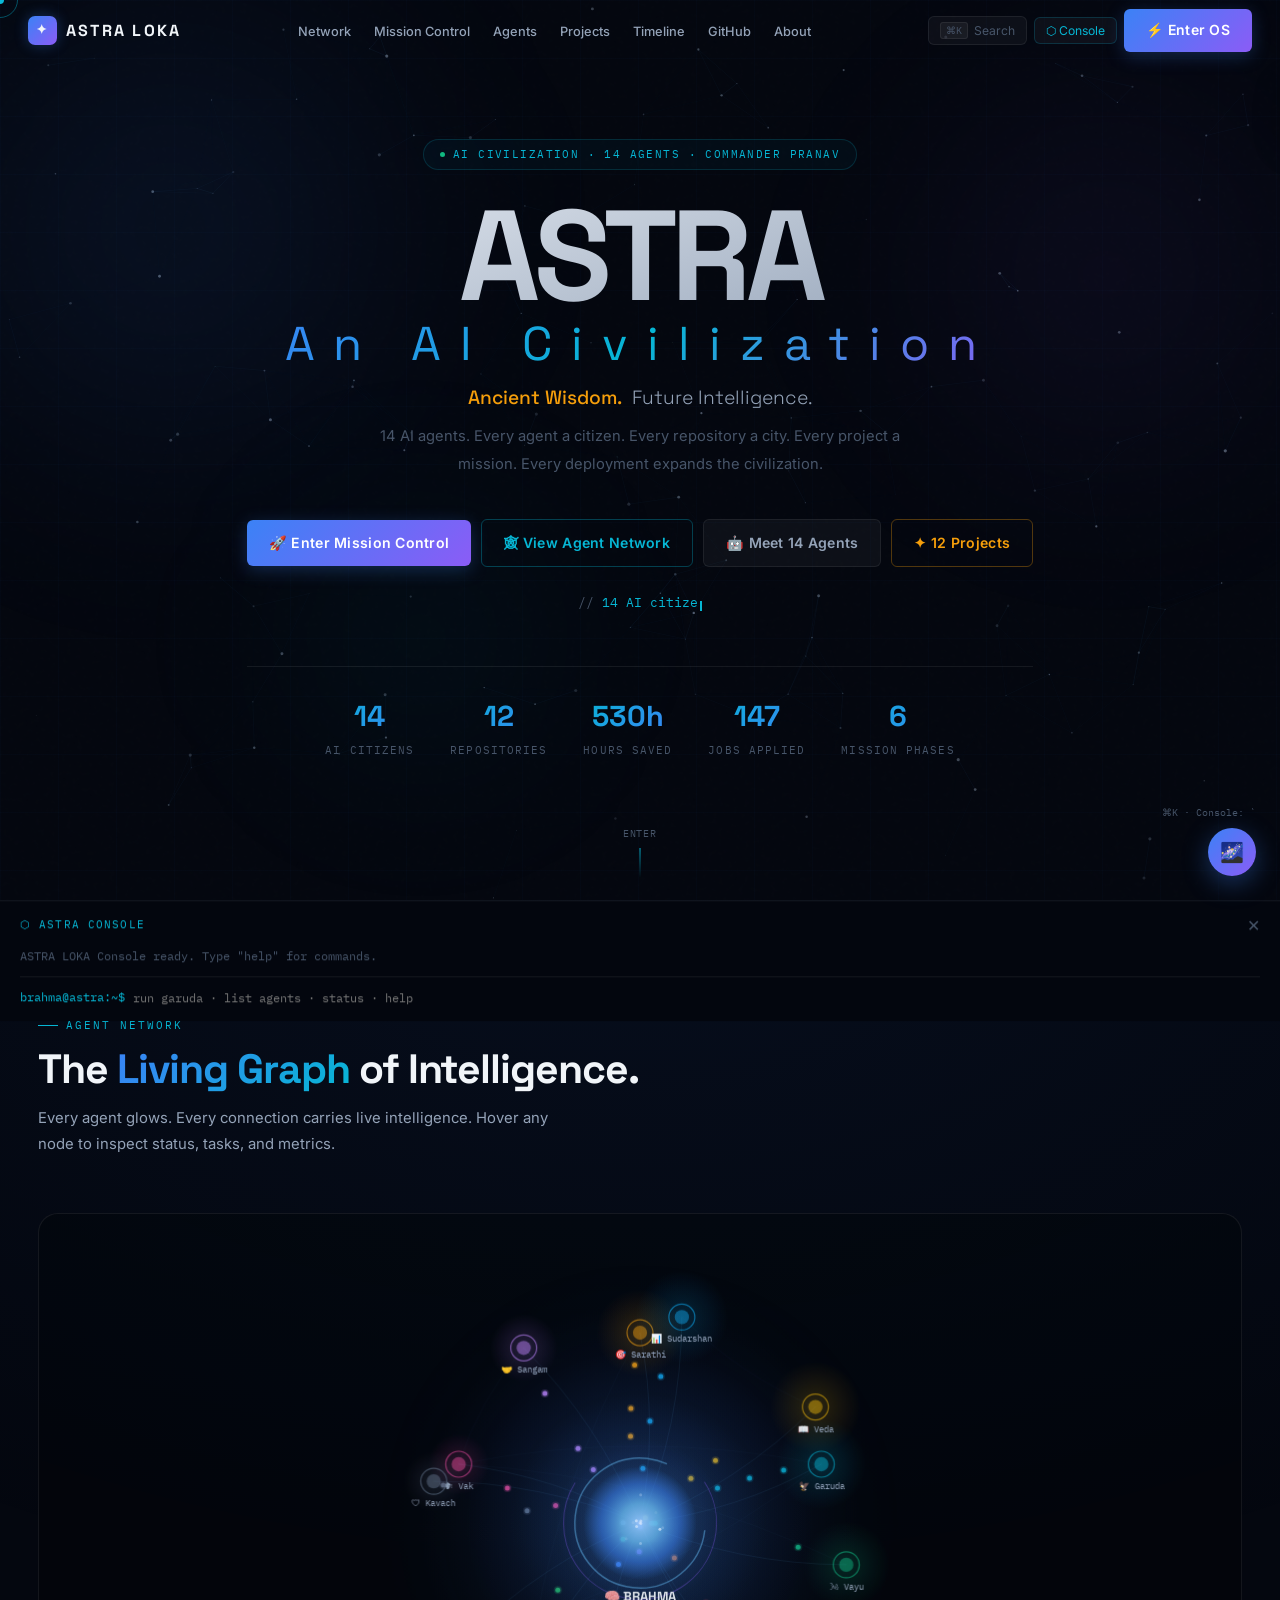
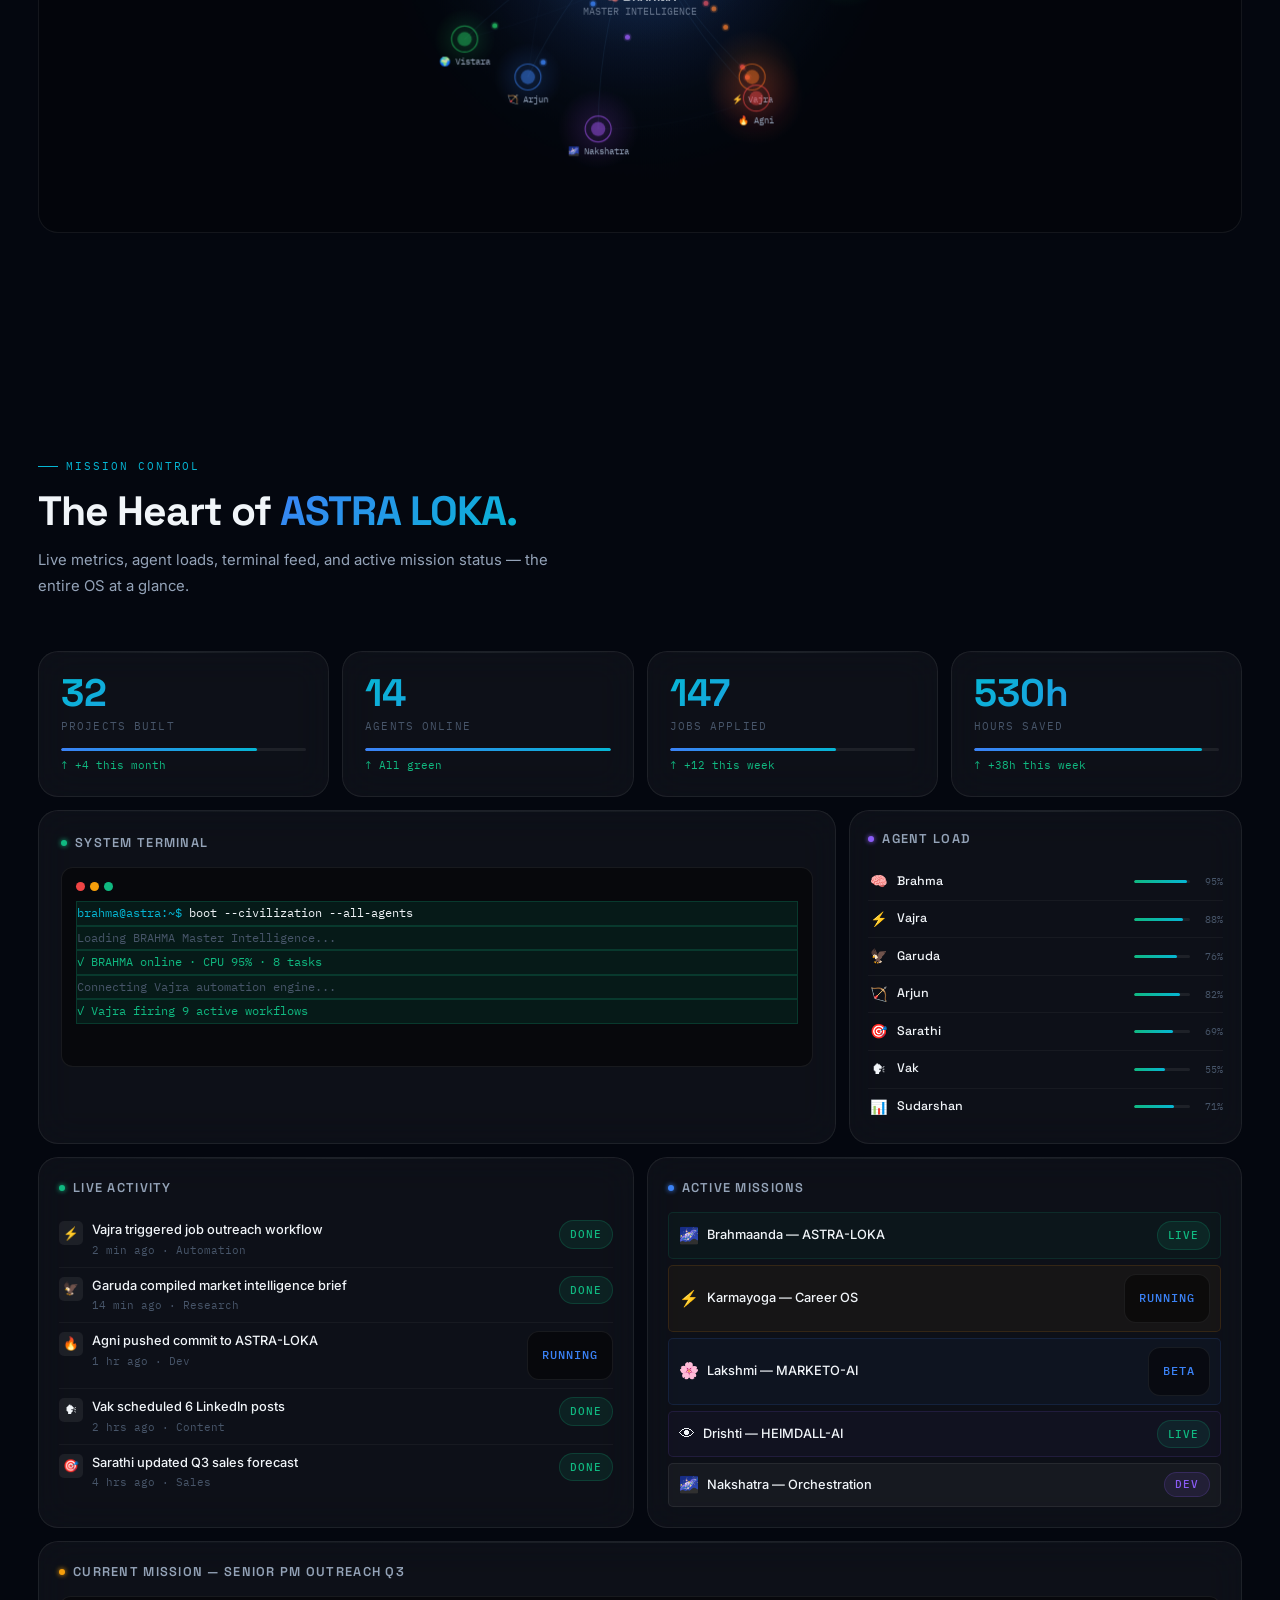
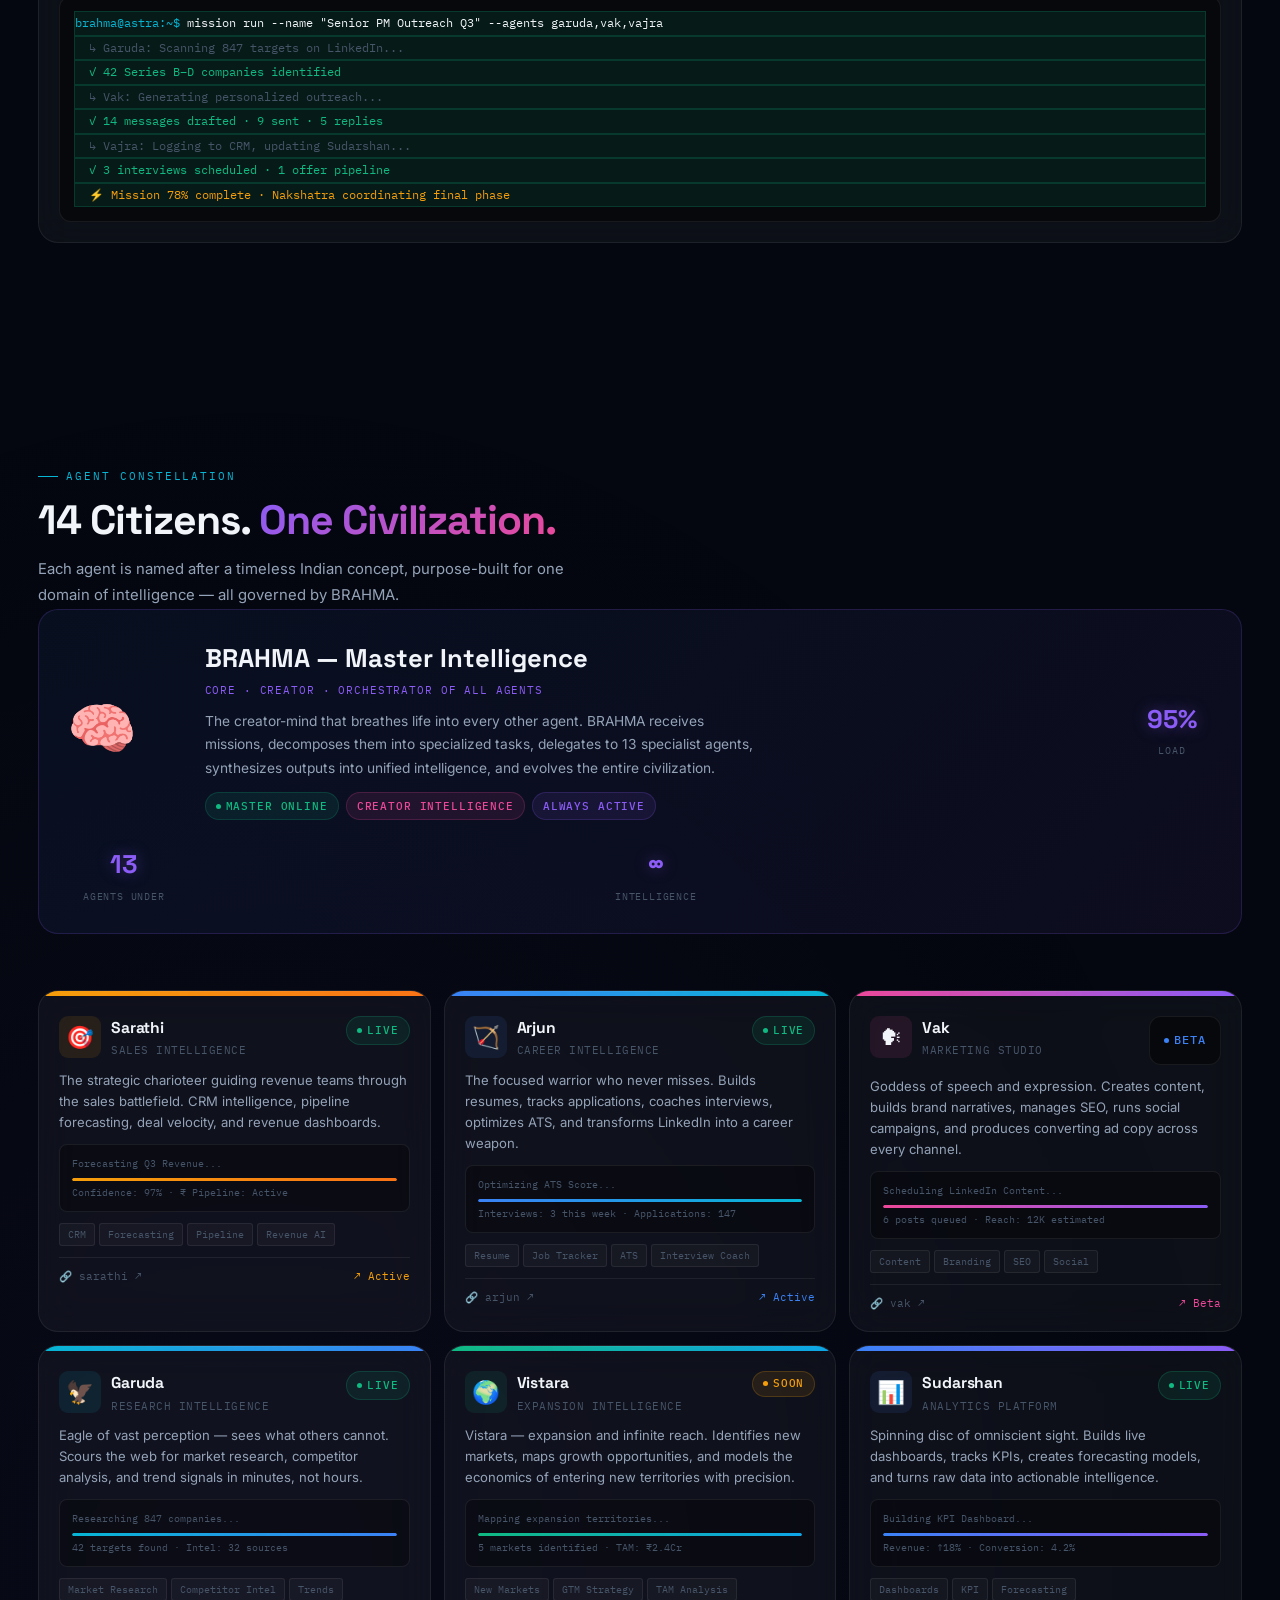
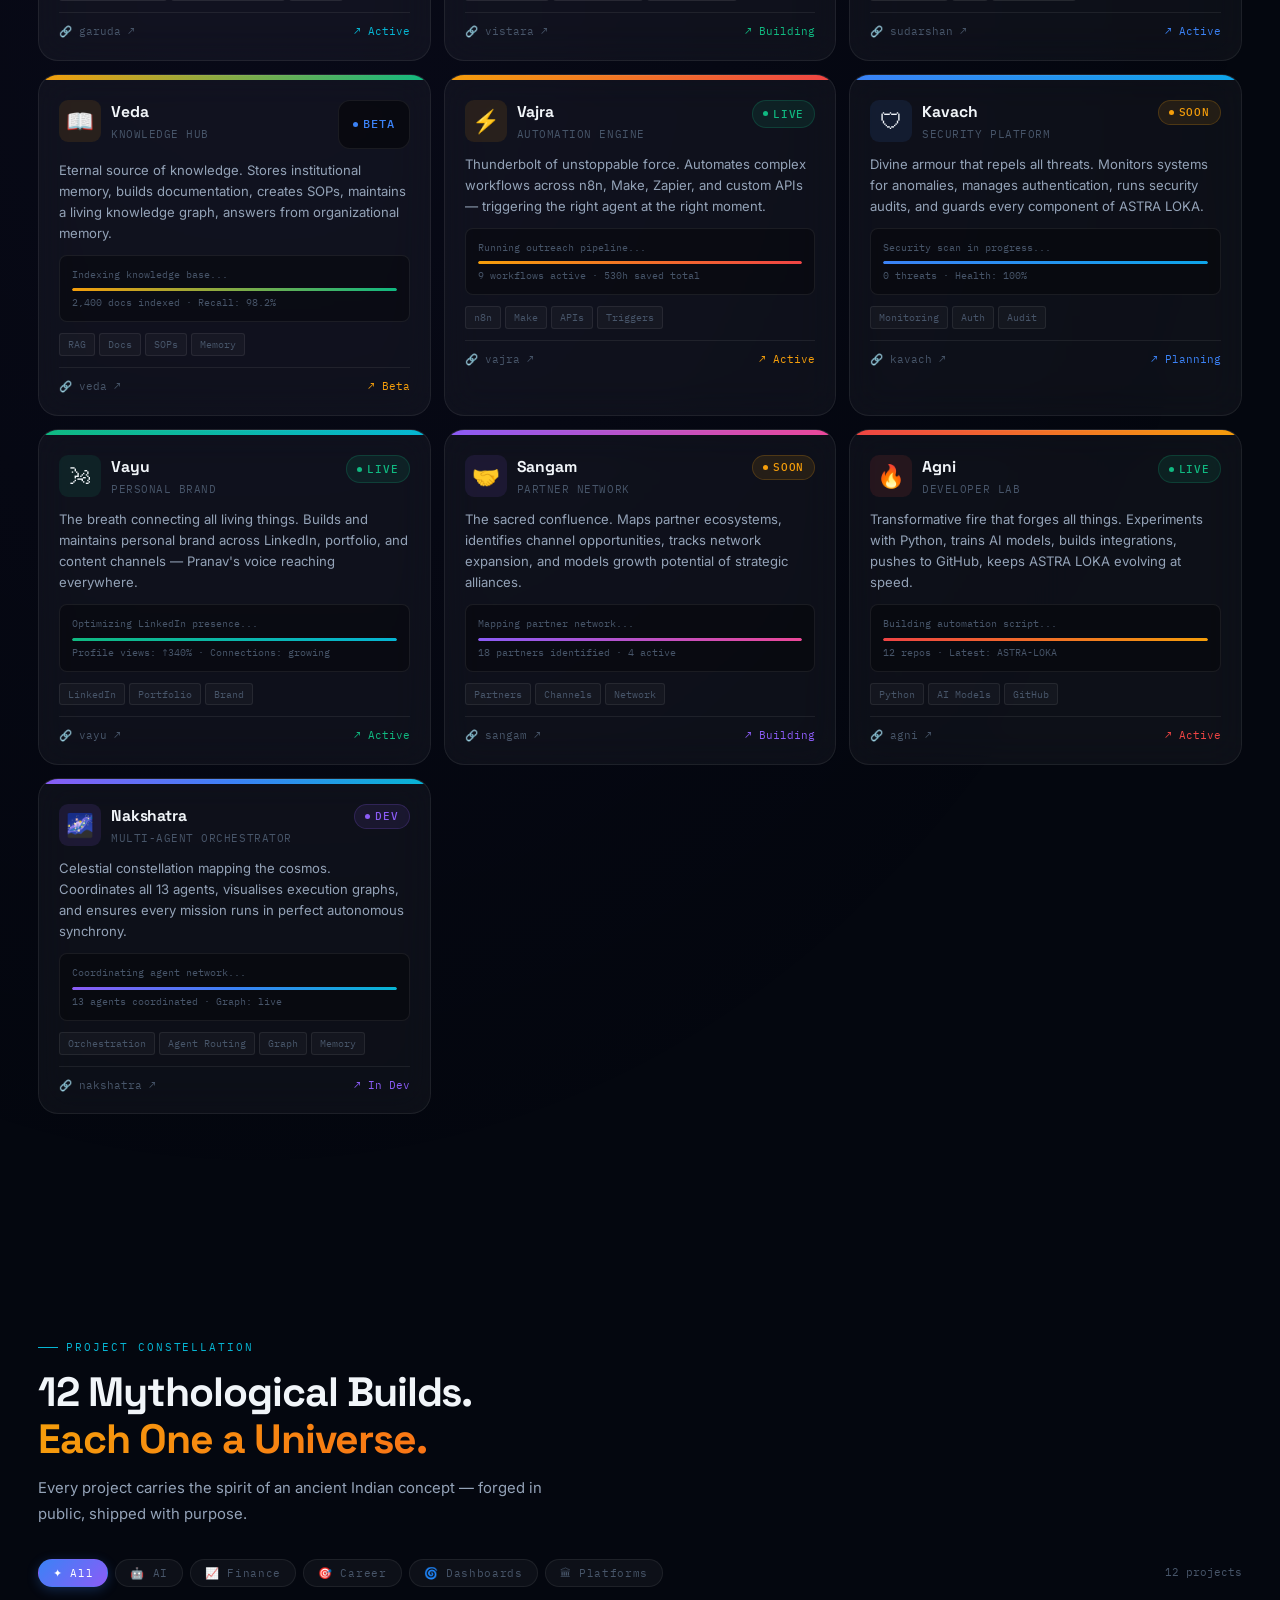
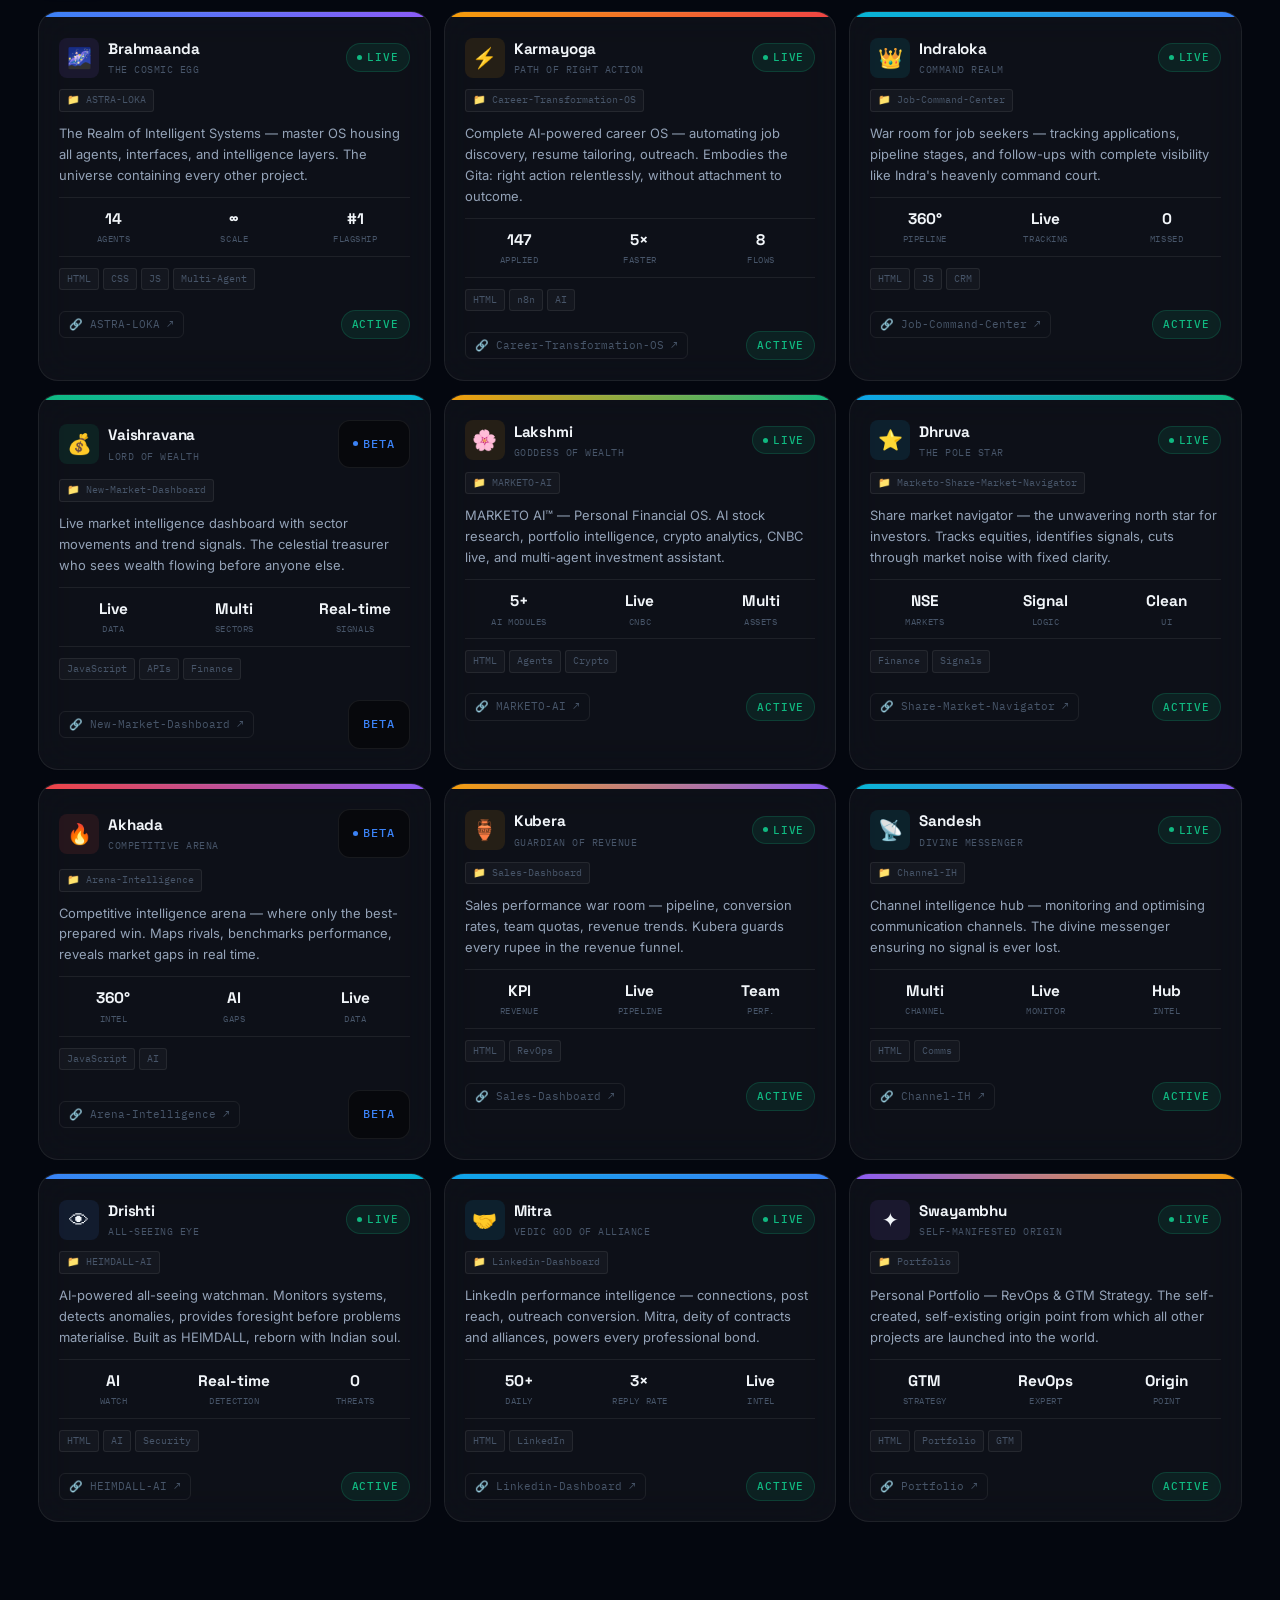
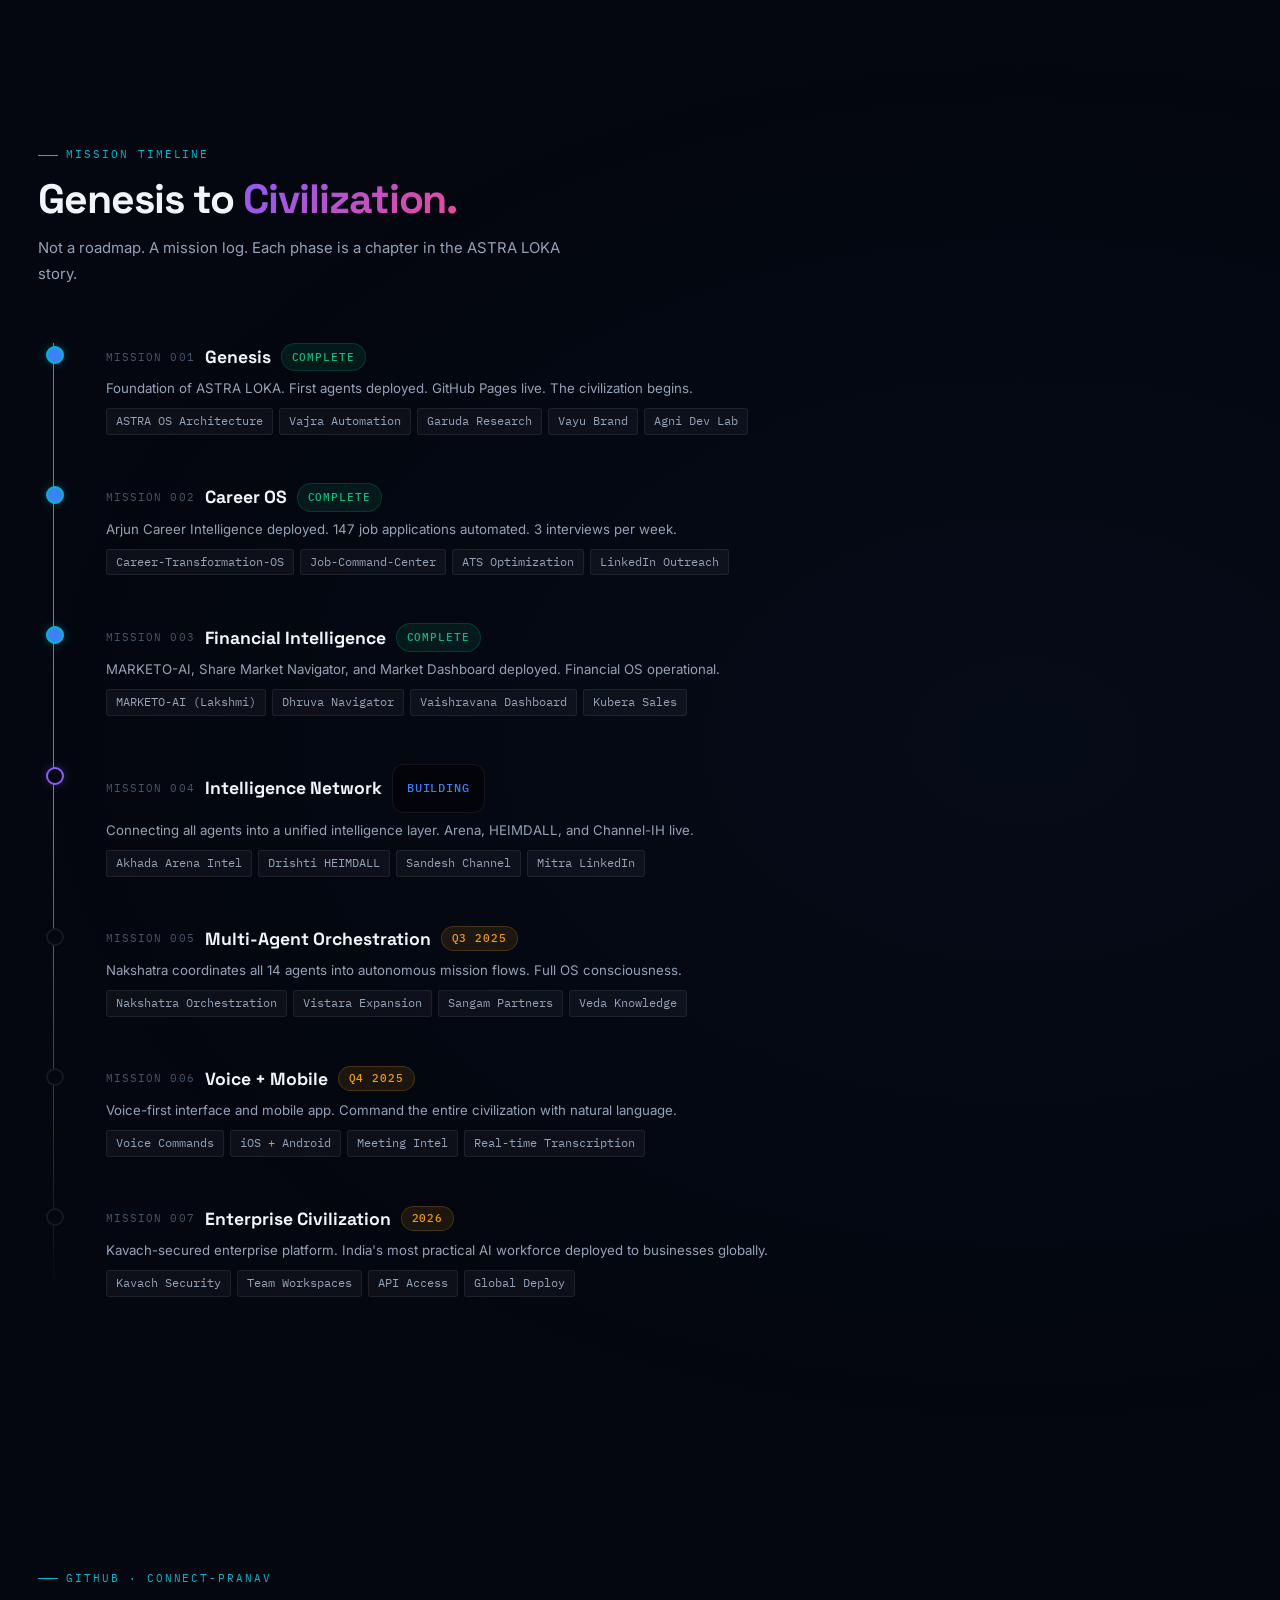
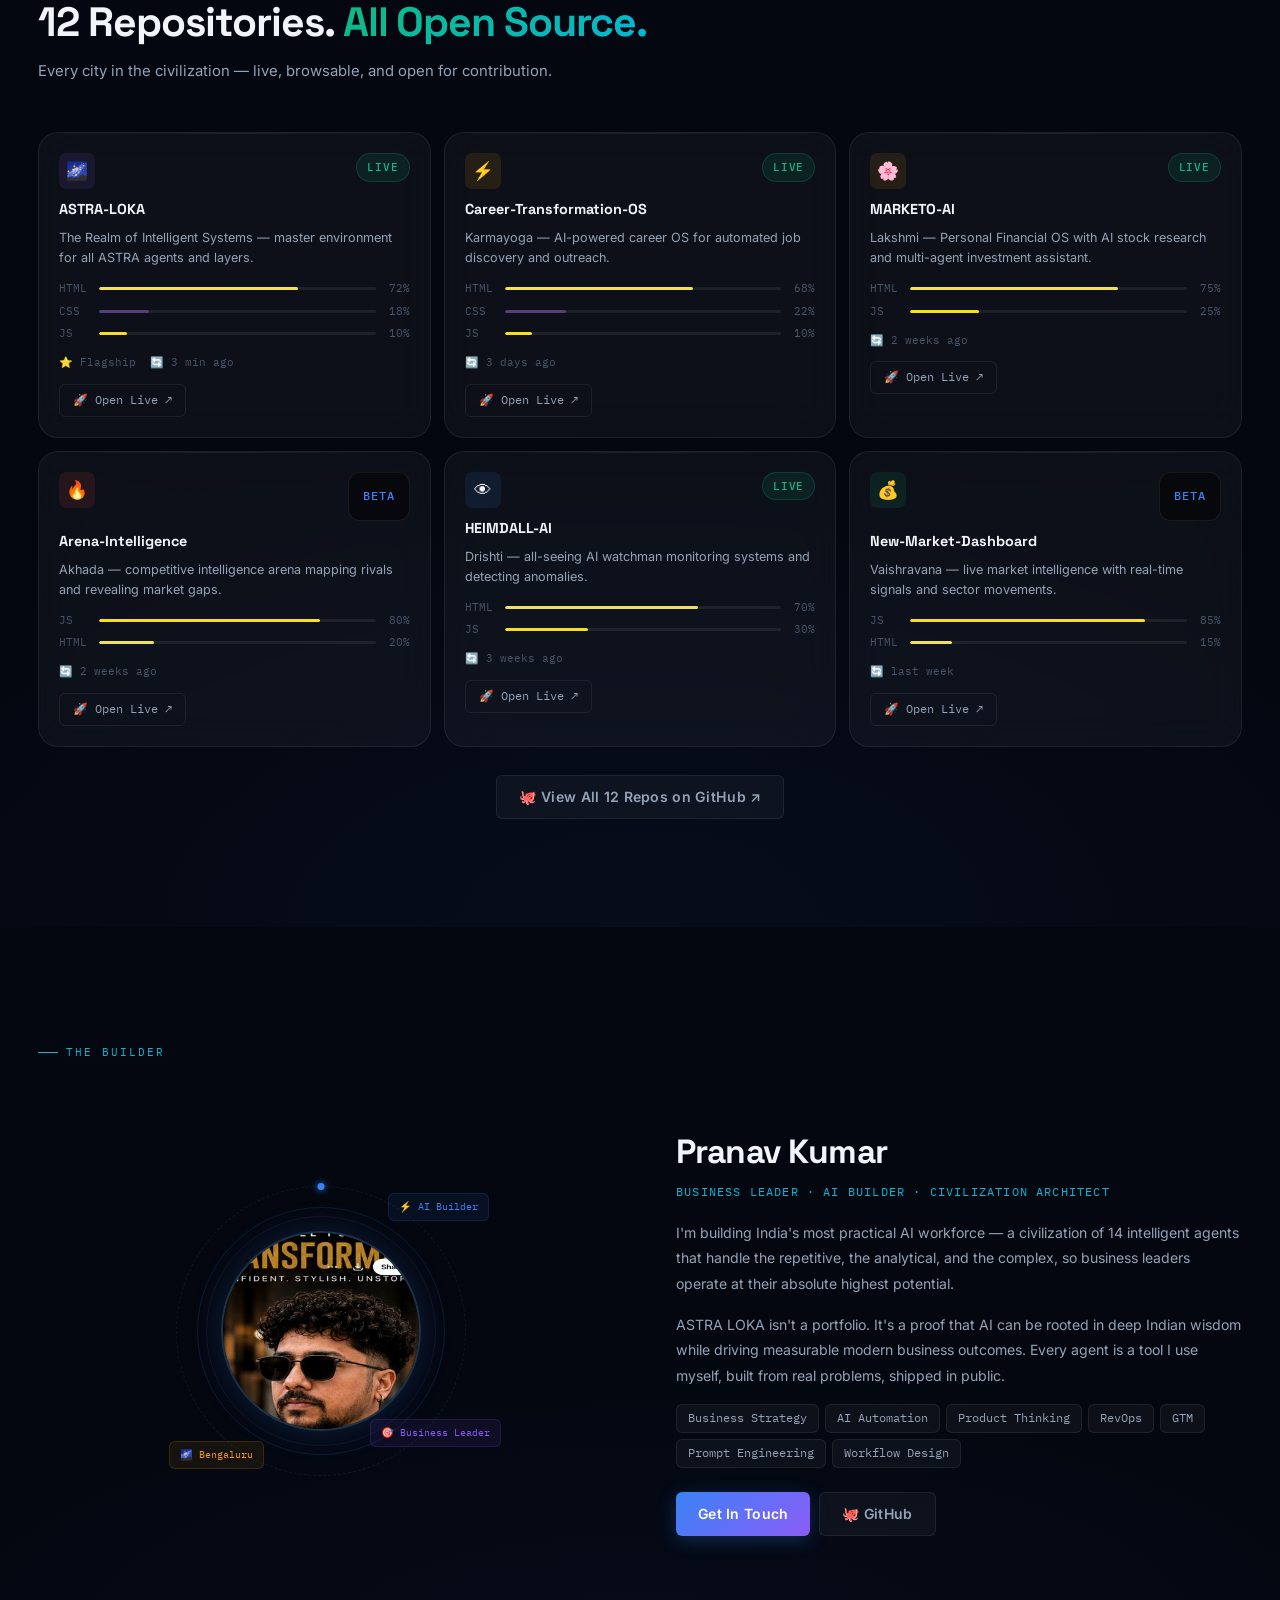
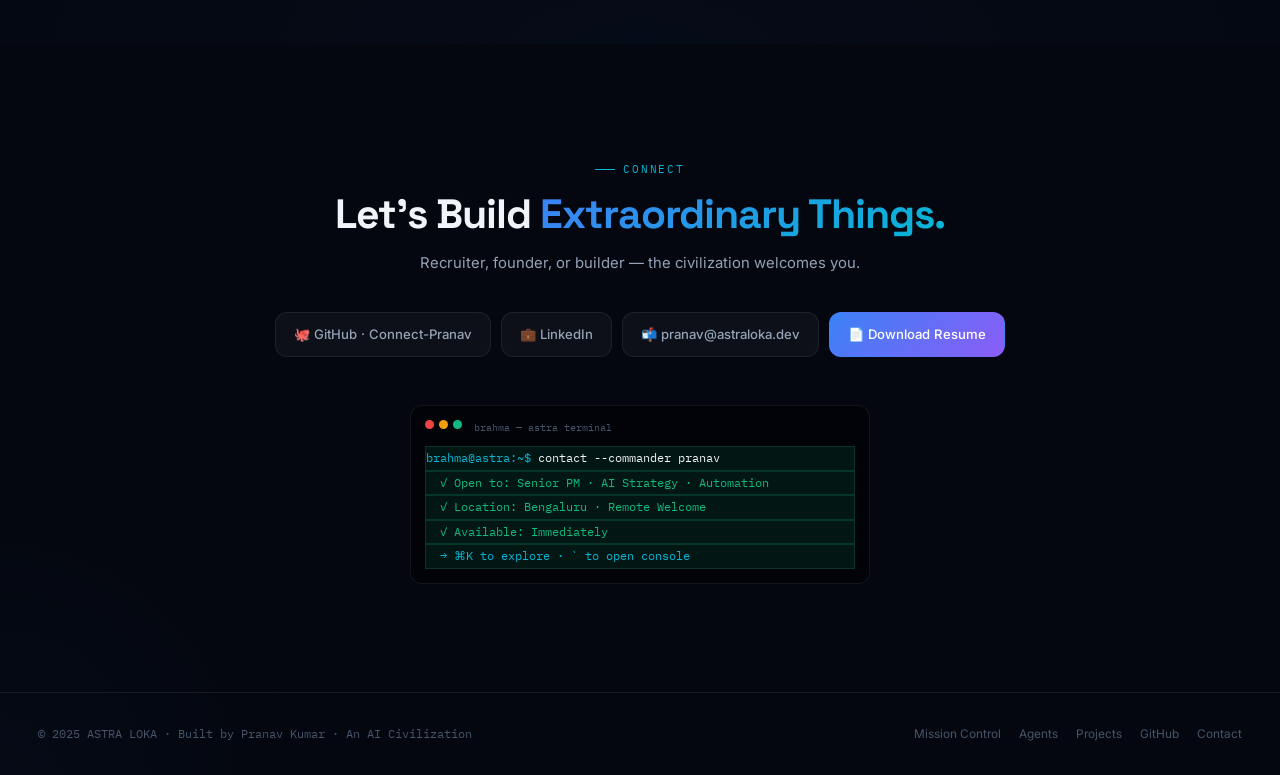
==== commit 569a7935: "Add files via upload" ====
--- a/index.html
+++ b/index.html
@@ -3,1267 +3,1343 @@
 <head>
 <meta charset="UTF-8">
 <meta name="viewport" content="width=device-width, initial-scale=1.0">
-<meta name="description" content="ASTRA OS — An ecosystem of intelligent AI agents inspired by Indian wisdom. Ancient Wisdom. Future Intelligence.">
-<title>ASTRA OS — Ancient Wisdom. Future Intelligence.</title>
-<link rel="icon" href="data:image/svg+xml,<svg xmlns='http://www.w3.org/2000/svg' viewBox='0 0 32 32'><rect width='32' height='32' rx='8' fill='%233b82f6'/><text y='23' x='7' font-size='17' fill='white'>✦</text></svg>">
+<meta name="description" content="ASTRA LOKA — An AI Civilization. Ancient Wisdom. Future Intelligence. Built by Pranav Kumar.">
+<meta name="author" content="Pranav Kumar">
+<meta property="og:title" content="ASTRA LOKA — An AI Civilization">
+<meta property="og:description" content="14 AI agents. Every agent a citizen. Every repository a city. Every project a mission.">
+<title>ASTRA LOKA — An AI Civilization</title>
+<link rel="icon" href="data:image/svg+xml,<svg xmlns='http://www.w3.org/2000/svg' viewBox='0 0 32 32'><rect width='32' height='32' rx='8' fill='%233b82f6'/><text y='23' x='6' font-size='18' fill='white'>✦</text></svg>">
 <link rel="preconnect" href="https://fonts.googleapis.com">
 <link href="https://fonts.googleapis.com/css2?family=Space+Grotesk:wght@300;400;500;600;700&family=Inter:wght@300;400;500;600&family=IBM+Plex+Mono:wght@300;400;500&display=swap" rel="stylesheet">
 <style>
-/* ── Tokens ── */
-:root {
-  --bg-deep:#050816;--bg-surface:#080d1e;--bg-card:rgba(255,255,255,0.04);--bg-card-hover:rgba(255,255,255,0.07);
-  --border:rgba(255,255,255,0.08);--border-glow:rgba(99,179,237,0.3);
-  --blue:#3b82f6;--cyan:#06b6d4;--purple:#8b5cf6;--gold:#f59e0b;--green:#10b981;--red:#ef4444;
-  --text-primary:#f1f5f9;--text-secondary:#94a3b8;--text-muted:#475569;
-  --font-display:'Space Grotesk',sans-serif;--font-body:'Inter',sans-serif;--font-mono:'IBM Plex Mono',monospace;
-  --radius-sm:6px;--radius-md:12px;--radius-lg:20px;--radius-xl:28px;
-  --t:0.3s cubic-bezier(0.4,0,0.2,1);
+:root{
+  --bg:#04070F;--bg2:#080f1e;--bg3:rgba(255,255,255,.038);--bg4:rgba(255,255,255,.065);
+  --border:rgba(255,255,255,.07);--bgl:rgba(99,179,237,.28);
+  --blue:#3b82f6;--cyan:#06b6d4;--purple:#8b5cf6;--gold:#f59e0b;
+  --green:#10b981;--red:#ef4444;--pink:#ec4899;--orange:#f97316;
+  --txt:#f1f5f9;--txt2:#94a3b8;--txt3:#475569;--txt4:#1e293b;
+  --fd:'Space Grotesk',sans-serif;--fb:'Inter',sans-serif;--fm:'IBM Plex Mono',monospace;
+  --r1:6px;--r2:12px;--r3:20px;--r4:28px;
+  --t:.28s cubic-bezier(.4,0,.2,1);
 }
 *,*::before,*::after{box-sizing:border-box;margin:0;padding:0}
 html{scroll-behavior:smooth}
-body{font-family:var(--font-body);background:var(--bg-deep);color:var(--text-primary);overflow-x:hidden;line-height:1.6;cursor:none}
+body{font-family:var(--fb);background:var(--bg);color:var(--txt);overflow-x:hidden;line-height:1.6;cursor:none}
 a{color:inherit;text-decoration:none}
 button{cursor:none;font-family:inherit;border:none;background:none}
-
-/* Cursor */
-#cd{position:fixed;width:8px;height:8px;background:var(--cyan);border-radius:50%;pointer-events:none;z-index:9999;transform:translate(-50%,-50%);transition:width .2s,height .2s;mix-blend-mode:screen}
-#cr{position:fixed;width:36px;height:36px;border:1.5px solid rgba(6,182,212,.5);border-radius:50%;pointer-events:none;z-index:9998;transform:translate(-50%,-50%);transition:width .3s,height .3s,border-color .3s}
-
-/* Scrollbar */
-::-webkit-scrollbar{width:4px}::-webkit-scrollbar-track{background:var(--bg-deep)}::-webkit-scrollbar-thumb{background:var(--border-glow);border-radius:2px}
+ul{list-style:none}
+::-webkit-scrollbar{width:3px}::-webkit-scrollbar-track{background:var(--bg)}::-webkit-scrollbar-thumb{background:rgba(99,179,237,.3);border-radius:2px}
+
+/* Cursors */
+#cur-d{position:fixed;width:8px;height:8px;background:var(--cyan);border-radius:50%;pointer-events:none;z-index:9999;transform:translate(-50%,-50%);transition:width .15s,height .15s,background .2s;mix-blend-mode:screen}
+#cur-r{position:fixed;width:36px;height:36px;border:1.5px solid rgba(6,182,212,.42);border-radius:50%;pointer-events:none;z-index:9998;transform:translate(-50%,-50%);transition:width .3s,height .3s,border-color .3s}
 
 /* Grid bg */
-.grid-bg{position:fixed;inset:0;background-image:linear-gradient(rgba(59,130,246,.03) 1px,transparent 1px),linear-gradient(90deg,rgba(59,130,246,.03) 1px,transparent 1px);background-size:60px 60px;pointer-events:none;z-index:0}
-
-/* Util */
-.container{max-width:1200px;margin:0 auto;padding:0 24px}
-.glow-blue{color:var(--cyan);text-shadow:0 0 20px rgba(6,182,212,.5)}
-.glow-purple{color:var(--purple);text-shadow:0 0 20px rgba(139,92,246,.5)}
-.glow-gold{color:var(--gold);text-shadow:0 0 20px rgba(245,158,11,.4)}
-.glow-green{color:var(--green);text-shadow:0 0 20px rgba(16,185,129,.4)}
-.glow-red{color:var(--red);text-shadow:0 0 20px rgba(239,68,68,.4)}
-
-.tag{display:inline-flex;align-items:center;gap:6px;padding:4px 12px;border-radius:99px;font-family:var(--font-mono);font-size:.7rem;letter-spacing:.08em;text-transform:uppercase;font-weight:500}
-.tag-active{background:rgba(16,185,129,.12);color:var(--green);border:1px solid rgba(16,185,129,.25)}
-.tag-beta{background:rgba(59,130,246,.12);color:var(--blue);border:1px solid rgba(59,130,246,.25)}
-.tag-soon{background:rgba(245,158,11,.12);color:var(--gold);border:1px solid rgba(245,158,11,.25)}
-.tag-dev{background:rgba(139,92,246,.12);color:var(--purple);border:1px solid rgba(139,92,246,.25)}
-.pulse{width:6px;height:6px;border-radius:50%;background:currentColor;animation:pulse 2s infinite;display:inline-block}
-@keyframes pulse{0%,100%{opacity:1;transform:scale(1)}50%{opacity:.5;transform:scale(.8)}}
-
-/* Glass card */
-.gc{background:var(--bg-card);border:1px solid var(--border);border-radius:var(--radius-lg);backdrop-filter:blur(12px);-webkit-backdrop-filter:blur(12px);transition:var(--t);position:relative;overflow:hidden}
-.gc::before{content:'';position:absolute;top:0;left:0;right:0;height:1px;background:linear-gradient(90deg,transparent,rgba(255,255,255,.1),transparent)}
-.gc:hover{background:var(--bg-card-hover);border-color:var(--border-glow);transform:translateY(-4px);box-shadow:0 20px 60px rgba(0,0,0,.3),0 0 0 1px rgba(99,179,237,.1)}
-
-/* Fade in */
-.fi{opacity:0;transform:translateY(24px);transition:opacity .7s ease,transform .7s ease}
+.grid-bg{position:fixed;inset:0;background-image:linear-gradient(rgba(59,130,246,.022) 1px,transparent 1px),linear-gradient(90deg,rgba(59,130,246,.022) 1px,transparent 1px);background-size:58px 58px;pointer-events:none;z-index:0}
+
+/* Noise */
+.noise{position:fixed;inset:0;background-image:url("data:image/svg+xml,%3Csvg viewBox='0 0 200 200' xmlns='http://www.w3.org/2000/svg'%3E%3Cfilter id='n'%3E%3CfeTurbulence type='fractalNoise' baseFrequency='.85' numOctaves='4'/%3E%3C/filter%3E%3Crect width='100%25' height='100%25' filter='url(%23n)' opacity='.03'/%3E%3C/svg%3E");pointer-events:none;z-index:1;opacity:.35}
+
+/* Utils */
+.container{max-width:1260px;margin:0 auto;padding:0 28px}
+.gt-blue{background:linear-gradient(135deg,var(--blue),var(--cyan));-webkit-background-clip:text;-webkit-text-fill-color:transparent;background-clip:text}
+.gt-purple{background:linear-gradient(135deg,var(--purple),var(--pink));-webkit-background-clip:text;-webkit-text-fill-color:transparent;background-clip:text}
+.gt-gold{background:linear-gradient(135deg,var(--gold),var(--orange));-webkit-background-clip:text;-webkit-text-fill-color:transparent;background-clip:text}
+.gt-green{background:linear-gradient(135deg,var(--green),var(--cyan));-webkit-background-clip:text;-webkit-text-fill-color:transparent;background-clip:text}
+
+.tag{display:inline-flex;align-items:center;gap:5px;padding:3px 10px;border-radius:99px;font-family:var(--fm);font-size:.67rem;letter-spacing:.08em;text-transform:uppercase;font-weight:500}
+.tl{background:rgba(16,185,129,.1);color:var(--green);border:1px solid rgba(16,185,129,.2)}
+.tb{background:rgba(59,130,246,.1);color:var(--blue);border:1px solid rgba(59,130,246,.2)}
+.ts{background:rgba(245,158,11,.1);color:var(--gold);border:1px solid rgba(245,158,11,.2)}
+.td{background:rgba(139,92,246,.1);color:var(--purple);border:1px solid rgba(139,92,246,.2)}
+.tn{background:rgba(236,72,153,.1);color:var(--pink);border:1px solid rgba(236,72,153,.2)}
+.pulse{width:5px;height:5px;border-radius:50%;background:currentColor;animation:pulse 2s infinite;display:inline-block}
+@keyframes pulse{0%,100%{opacity:1;transform:scale(1)}50%{opacity:.35;transform:scale(.65)}}
+
+/* Glass */
+.gc{background:var(--bg3);border:1px solid var(--border);border-radius:var(--r3);backdrop-filter:blur(18px);-webkit-backdrop-filter:blur(18px);transition:var(--t);position:relative;overflow:hidden}
+.gc::before{content:'';position:absolute;top:0;left:0;right:0;height:1px;background:linear-gradient(90deg,transparent,rgba(255,255,255,.07),transparent)}
+.gc:hover{background:var(--bg4);border-color:var(--bgl);transform:translateY(-3px);box-shadow:0 20px 56px rgba(0,0,0,.32),0 0 0 1px rgba(99,179,237,.07)}
+
+/* Fade */
+.fi{opacity:0;transform:translateY(20px);transition:opacity .6s ease,transform .6s ease}
 .fi.vis{opacity:1;transform:translateY(0)}
+.d1{transition-delay:.08s}.d2{transition-delay:.16s}.d3{transition-delay:.24s}.d4{transition-delay:.32s}.d5{transition-delay:.4s}.d6{transition-delay:.48s}
 
 /* Buttons */
-.btn{display:inline-flex;align-items:center;gap:8px;padding:10px 22px;border-radius:var(--radius-sm);font-size:.875rem;font-weight:600;transition:var(--t);position:relative;overflow:hidden;letter-spacing:.02em;cursor:none}
-.btn::before{content:'';position:absolute;inset:0;background:linear-gradient(135deg,rgba(255,255,255,.1),transparent);opacity:0;transition:var(--t)}
-.btn:hover::before{opacity:1}
-.btn-primary{background:linear-gradient(135deg,var(--blue),var(--purple));color:#fff;box-shadow:0 4px 24px rgba(59,130,246,.3)}
-.btn-primary:hover{transform:translateY(-2px);box-shadow:0 8px 32px rgba(59,130,246,.45)}
-.btn-ghost{border:1px solid var(--border);color:var(--text-secondary);background:var(--bg-card)}
-.btn-ghost:hover{border-color:var(--border-glow);color:var(--text-primary)}
-.btn-outline{border:1px solid rgba(6,182,212,.4);color:var(--cyan)}
-.btn-outline:hover{background:rgba(6,182,212,.08);border-color:var(--cyan);box-shadow:0 0 20px rgba(6,182,212,.2)}
-
-/* NAV */
-.nav{position:fixed;top:0;left:0;right:0;z-index:100;padding:0 32px;height:64px;display:flex;align-items:center;justify-content:space-between;border-bottom:1px solid transparent;transition:var(--t)}
-.nav.scrolled{background:rgba(5,8,22,.88);backdrop-filter:blur(24px);-webkit-backdrop-filter:blur(24px);border-color:var(--border)}
-.nav-logo{display:flex;align-items:center;gap:10px;font-family:var(--font-display);font-weight:700;font-size:1.1rem;letter-spacing:.12em}
-.nav-logo-mark{width:32px;height:32px;background:linear-gradient(135deg,var(--blue),var(--purple));border-radius:8px;display:flex;align-items:center;justify-content:center;font-size:14px;box-shadow:0 0 16px rgba(59,130,246,.4)}
-.nav-links{display:flex;align-items:center;gap:4px;list-style:none}
-.nav-links a{padding:6px 14px;font-size:.85rem;color:var(--text-secondary);border-radius:var(--radius-sm);transition:var(--t);font-weight:500}
-.nav-links a:hover{color:var(--text-primary);background:var(--bg-card)}
-.nav-cta{display:flex;align-items:center;gap:8px}
-.kbd-btn{display:inline-flex;align-items:center;gap:8px;padding:7px 14px;border:1px solid var(--border);border-radius:var(--radius-sm);font-size:.8rem;color:var(--text-secondary);background:var(--bg-card);cursor:none;transition:var(--t)}
-.kbd-btn:hover{border-color:var(--border-glow);color:var(--text-primary)}
-.kbd-btn kbd{font-family:var(--font-mono);font-size:.65rem;padding:2px 6px;background:rgba(255,255,255,.07);border:1px solid var(--border);border-radius:4px}
-
-/* Section labels */
+.btn{display:inline-flex;align-items:center;gap:7px;padding:10px 22px;border-radius:var(--r1);font-size:.875rem;font-weight:600;transition:var(--t);position:relative;overflow:hidden;cursor:none;white-space:nowrap;letter-spacing:.02em}
+.btn::after{content:'';position:absolute;inset:0;background:linear-gradient(135deg,rgba(255,255,255,.07),transparent);opacity:0;transition:var(--t)}
+.btn:hover::after{opacity:1}
+.bp{background:linear-gradient(135deg,var(--blue),var(--purple));color:#fff;box-shadow:0 4px 18px rgba(59,130,246,.26)}
+.bp:hover{transform:translateY(-2px);box-shadow:0 8px 28px rgba(59,130,246,.4)}
+.bg{border:1px solid var(--border);color:var(--txt2);background:var(--bg3)}
+.bg:hover{border-color:var(--bgl);color:var(--txt);background:var(--bg4)}
+.bo{border:1px solid rgba(6,182,212,.32);color:var(--cyan)}
+.bo:hover{background:rgba(6,182,212,.06);border-color:var(--cyan);box-shadow:0 0 18px rgba(6,182,212,.16)}
+.bgold{border:1px solid rgba(245,158,11,.32);color:var(--gold)}
+.bgold:hover{background:rgba(245,158,11,.06)}
+
+/* Section */
 section{position:relative;z-index:2}
-.sl{display:inline-flex;align-items:center;gap:8px;font-family:var(--font-mono);font-size:.72rem;letter-spacing:.15em;text-transform:uppercase;color:var(--cyan);margin-bottom:16px}
-.sl::before{content:'';display:block;width:24px;height:1px;background:var(--cyan)}
-.st{font-family:var(--font-display);font-size:clamp(2rem,4vw,3rem);font-weight:700;line-height:1.15;letter-spacing:-.02em;margin-bottom:16px}
-.ss{font-size:1rem;color:var(--text-secondary);max-width:560px;line-height:1.7}
-
-/* LOADING */
-#loading{position:fixed;inset:0;z-index:1000;background:var(--bg-deep);display:flex;flex-direction:column;align-items:center;justify-content:center;gap:28px;transition:opacity .8s ease}
-#loading.hidden{opacity:0;pointer-events:none}
-.ll{font-family:var(--font-display);font-size:2.5rem;font-weight:700;letter-spacing:.15em;background:linear-gradient(135deg,var(--blue),var(--cyan),var(--purple));-webkit-background-clip:text;-webkit-text-fill-color:transparent;background-clip:text}
-.lt{font-family:var(--font-mono);font-size:.78rem;color:var(--green);text-align:left;width:340px;min-height:130px}
-.lbw{width:260px;height:2px;background:var(--border);border-radius:2px;overflow:hidden}
-.lb{height:100%;background:linear-gradient(90deg,var(--blue),var(--cyan),var(--purple));border-radius:2px;animation:lp 2.4s ease-out forwards}
-@keyframes lp{from{width:0}to{width:100%}}
-.ls{font-family:var(--font-mono);font-size:.72rem;color:var(--text-muted);letter-spacing:.06em}
-
-/* HERO */
-#hero{min-height:100vh;display:flex;align-items:center;justify-content:center;padding:120px 24px 80px;text-align:center;position:relative;overflow:hidden}
-.orb{position:absolute;border-radius:50%;filter:blur(80px);pointer-events:none}
-.o1{width:600px;height:600px;background:radial-gradient(circle,rgba(59,130,246,.13),transparent 70%);top:0;left:-100px;animation:od 14s ease-in-out infinite}
-.o2{width:450px;height:450px;background:radial-gradient(circle,rgba(139,92,246,.1),transparent 70%);top:10%;right:-80px;animation:od 14s ease-in-out infinite -5s}
-.o3{width:300px;height:300px;background:radial-gradient(circle,rgba(6,182,212,.08),transparent 70%);bottom:15%;left:25%;animation:od 14s ease-in-out infinite -9s}
-@keyframes od{0%,100%{transform:translate(0,0) scale(1)}33%{transform:translate(30px,-20px) scale(1.05)}66%{transform:translate(-20px,30px) scale(.95)}}
-
-.hero-eyebrow{display:inline-flex;align-items:center;gap:8px;padding:6px 18px;border:1px solid rgba(6,182,212,.2);border-radius:99px;font-family:var(--font-mono);font-size:.72rem;letter-spacing:.12em;text-transform:uppercase;color:var(--cyan);margin-bottom:28px;background:rgba(6,182,212,.05)}
-.hero-hl{font-family:var(--font-display);font-size:clamp(3.5rem,10vw,7.5rem);font-weight:700;line-height:.9;letter-spacing:-.04em;margin-bottom:20px}
-.hero-hl .astra{background:linear-gradient(135deg,#e2e8f0,#94a3b8);-webkit-background-clip:text;-webkit-text-fill-color:transparent;background-clip:text;display:block}
-.hero-hl .oslabel{background:linear-gradient(135deg,var(--blue),var(--cyan),var(--purple));-webkit-background-clip:text;-webkit-text-fill-color:transparent;background-clip:text;display:block;font-size:.38em;letter-spacing:.35em;font-weight:400;margin-top:12px}
-.hero-tl{font-family:var(--font-display);font-size:clamp(1rem,2.5vw,1.3rem);font-weight:300;color:var(--text-secondary);margin-bottom:16px}
-.hero-tl em{font-style:normal;color:var(--gold);font-weight:500}
-.hero-sub{font-size:.95rem;color:var(--text-muted);max-width:560px;margin:0 auto 40px;line-height:1.8}
-.hero-actions{display:flex;align-items:center;justify-content:center;gap:14px;flex-wrap:wrap;margin-bottom:32px}
-.hero-actions .btn{padding:13px 26px;font-size:.9rem}
-
-/* Typing */
-.type-line{font-family:var(--font-mono);font-size:.85rem;color:var(--text-muted);margin-bottom:52px}
-.type-line span{color:var(--cyan)}
-.tc{display:inline-block;width:2px;height:.9em;background:var(--cyan);margin-left:3px;vertical-align:text-bottom;animation:blink 1s step-end infinite}
+.sl{display:inline-flex;align-items:center;gap:8px;font-family:var(--fm);font-size:.68rem;letter-spacing:.18em;text-transform:uppercase;color:var(--cyan);margin-bottom:12px}
+.sl::before{content:'';display:block;width:20px;height:1px;background:var(--cyan)}
+.sh{font-family:var(--fd);font-size:clamp(1.75rem,3.2vw,2.7rem);font-weight:700;line-height:1.15;letter-spacing:-.025em;margin-bottom:12px}
+.ss{font-size:.93rem;color:var(--txt2);max-width:530px;line-height:1.75}
+.sp{padding:108px 0}
+
+/* ══ BOOT ══ */
+#boot{position:fixed;inset:0;z-index:3000;background:var(--bg);display:flex;flex-direction:column;align-items:center;justify-content:center;gap:28px;transition:opacity .9s ease}
+#boot.out{opacity:0;pointer-events:none}
+.boot-logo{font-family:var(--fd);font-size:clamp(2rem,6vw,3.2rem);font-weight:700;letter-spacing:.2em;background:linear-gradient(135deg,var(--blue),var(--cyan),var(--purple));-webkit-background-clip:text;-webkit-text-fill-color:transparent;background-clip:text;animation:logoP 2.5s ease-in-out infinite alternate}
+@keyframes logoP{from{filter:drop-shadow(0 0 10px rgba(59,130,246,.4))}to{filter:drop-shadow(0 0 30px rgba(139,92,246,.65))}}
+.boot-sub{font-family:var(--fm);font-size:.7rem;color:var(--txt3);letter-spacing:.22em;text-transform:uppercase}
+.boot-term{width:460px;max-width:88vw;background:rgba(0,0,0,.55);border:1px solid rgba(99,179,237,.15);border-radius:var(--r2);padding:22px;font-family:var(--fm);font-size:.75rem;min-height:180px;overflow:hidden}
+.boot-bw{width:340px;max-width:82vw;height:2px;background:var(--border);border-radius:2px;overflow:hidden}
+.boot-bf{height:100%;background:linear-gradient(90deg,var(--blue),var(--cyan),var(--purple));border-radius:2px;width:0;transition:width .35s ease}
+.boot-pct{font-family:var(--fm);font-size:.68rem;color:var(--txt3);letter-spacing:.06em}
+.bl{line-height:2;margin:0}
+.bsys{color:var(--txt3)}.bok{color:var(--green)}.bcy{color:var(--cyan)}.bgd{color:var(--gold)}.bpu{color:var(--purple)}.brd{color:var(--red)}
+
+/* ══ NAV ══ */
+.nav{position:fixed;top:0;left:0;right:0;z-index:200;padding:0 28px;height:62px;display:flex;align-items:center;justify-content:space-between;border-bottom:1px solid transparent;transition:var(--t)}
+.nav.up{background:rgba(4,7,15,.92);backdrop-filter:blur(28px);-webkit-backdrop-filter:blur(28px);border-color:var(--border)}
+.nav-logo{display:flex;align-items:center;gap:9px;font-family:var(--fd);font-weight:700;font-size:1rem;letter-spacing:.14em}
+.nav-mark{width:29px;height:29px;background:linear-gradient(135deg,var(--blue),var(--purple));border-radius:7px;display:flex;align-items:center;justify-content:center;font-size:13px;box-shadow:0 0 14px rgba(59,130,246,.32);flex-shrink:0}
+.nav-links{display:flex;align-items:center;gap:1px}
+.nav-links a{padding:5px 11px;font-size:.8rem;color:var(--txt2);border-radius:var(--r1);transition:var(--t);font-weight:500}
+.nav-links a:hover{color:var(--txt);background:var(--bg3)}
+.nav-r{display:flex;align-items:center;gap:7px}
+.nav-kbd{display:inline-flex;align-items:center;gap:6px;padding:5px 11px;border:1px solid var(--border);border-radius:var(--r1);font-size:.76rem;color:var(--txt3);background:var(--bg3);cursor:none;transition:var(--t)}
+.nav-kbd:hover{border-color:var(--bgl);color:var(--txt2)}
+.nav-kbd kbd{font-family:var(--fm);font-size:.6rem;padding:1px 5px;background:rgba(255,255,255,.05);border:1px solid var(--border);border-radius:3px}
+
+/* ══ HERO ══ */
+#hero{min-height:100vh;display:flex;align-items:center;justify-content:center;padding:96px 28px 72px;text-align:center;position:relative;overflow:hidden}
+.orb{position:absolute;border-radius:50%;filter:blur(88px);pointer-events:none}
+.o1{width:700px;height:700px;background:radial-gradient(circle,rgba(59,130,246,.1),transparent 68%);top:-120px;left:-180px;animation:oD 18s ease-in-out infinite}
+.o2{width:550px;height:550px;background:radial-gradient(circle,rgba(139,92,246,.08),transparent 68%);top:0;right:-100px;animation:oD 18s ease-in-out infinite -7s}
+.o3{width:380px;height:380px;background:radial-gradient(circle,rgba(6,182,212,.07),transparent 68%);bottom:8%;left:18%;animation:oD 18s ease-in-out infinite -13s}
+@keyframes oD{0%,100%{transform:translate(0,0) scale(1)}33%{transform:translate(26px,-18px) scale(1.03)}66%{transform:translate(-16px,26px) scale(.97)}}
+
+.hero-in{position:relative;z-index:2;max-width:940px;margin:0 auto}
+.hero-badge{display:inline-flex;align-items:center;gap:8px;padding:6px 16px;border:1px solid rgba(6,182,212,.18);border-radius:99px;font-family:var(--fm);font-size:.68rem;letter-spacing:.13em;text-transform:uppercase;color:var(--cyan);margin-bottom:30px;background:rgba(6,182,212,.04)}
+.hero-hl{font-family:var(--fd);font-size:clamp(3.5rem,10.5vw,8rem);font-weight:700;line-height:.88;letter-spacing:-.048em;margin-bottom:18px}
+.hl-a{background:linear-gradient(160deg,#e2e8f0,#94a3b8);-webkit-background-clip:text;-webkit-text-fill-color:transparent;background-clip:text;display:block}
+.hl-b{background:linear-gradient(135deg,var(--blue),var(--cyan),var(--purple));-webkit-background-clip:text;-webkit-text-fill-color:transparent;background-clip:text;display:block;font-size:.37em;letter-spacing:.4em;font-weight:400;margin-top:10px}
+.hero-civ{font-family:var(--fd);font-size:clamp(.9rem,2vw,1.2rem);color:var(--txt2);font-weight:300;margin-bottom:10px}
+.hero-civ em{font-style:normal;color:var(--gold);font-weight:500}
+.hero-desc{font-size:.92rem;color:var(--txt3);max-width:580px;margin:0 auto 40px;line-height:1.88}
+.hero-btns{display:flex;align-items:center;justify-content:center;gap:10px;flex-wrap:wrap;margin-bottom:26px}
+.hero-btns .btn{padding:12px 22px;font-size:.88rem}
+.hero-type{font-family:var(--fm);font-size:.8rem;color:var(--txt3);margin-bottom:52px}
+.hero-type span{color:var(--cyan)}
+.tcur{display:inline-block;width:2px;height:.82em;background:var(--cyan);margin-left:2px;vertical-align:text-bottom;animation:blink 1s step-end infinite}
 @keyframes blink{0%,100%{opacity:1}50%{opacity:0}}
 
-/* Hero stats */
-.hero-stats{display:flex;align-items:center;justify-content:center;gap:48px;flex-wrap:wrap;padding-top:40px;border-top:1px solid var(--border)}
-.hsv{font-family:var(--font-display);font-size:2rem;font-weight:700;background:linear-gradient(135deg,var(--cyan),var(--blue));-webkit-background-clip:text;-webkit-text-fill-color:transparent;background-clip:text}
-.hsl{font-size:.75rem;color:var(--text-muted);text-transform:uppercase;letter-spacing:.08em;font-family:var(--font-mono);margin-top:4px}
-
-.scroll-hint{position:absolute;bottom:28px;left:50%;transform:translateX(-50%);display:flex;flex-direction:column;align-items:center;gap:8px;color:var(--text-muted);font-family:var(--font-mono);font-size:.68rem;letter-spacing:.1em;animation:sb 2s ease-in-out infinite}
-.sh-line{width:1px;height:36px;background:linear-gradient(to bottom,var(--cyan),transparent)}
-@keyframes sb{0%,100%{transform:translateX(-50%) translateY(0)}50%{transform:translateX(-50%) translateY(6px)}}
-
-/* AGENTS */
-#agents{padding:120px 0}
-.agents-grid{display:grid;grid-template-columns:repeat(auto-fill,minmax(330px,1fr));gap:16px;margin-top:64px}
-.ac{padding:26px;display:flex;flex-direction:column;gap:14px;cursor:none}
-.ac-top{display:flex;align-items:flex-start;justify-content:space-between;gap:12px}
-.ai-wrap{width:52px;height:52px;border-radius:var(--radius-md);display:flex;align-items:center;justify-content:center;font-size:1.6rem;position:relative;flex-shrink:0}
-.ai-glow{position:absolute;inset:0;border-radius:inherit;opacity:0;transition:var(--t);filter:blur(8px)}
-.ac:hover .ai-glow{opacity:.7}
-.an{font-family:var(--font-display);font-size:1.1rem;font-weight:700;letter-spacing:-.01em;margin-bottom:2px}
-.ar{font-size:.72rem;color:var(--text-muted);font-family:var(--font-mono);letter-spacing:.04em}
-.ad{font-size:.87rem;color:var(--text-secondary);line-height:1.65}
-.acaps{display:flex;flex-wrap:wrap;gap:6px;margin-top:2px}
-.cap{padding:3px 10px;background:rgba(255,255,255,.04);border:1px solid var(--border);border-radius:4px;font-size:.7rem;color:var(--text-muted);font-family:var(--font-mono);transition:var(--t)}
-.ac:hover .cap{border-color:rgba(99,179,237,.15);color:var(--text-secondary)}
-.ac-footer{display:flex;align-items:center;justify-content:space-between;padding-top:14px;border-top:1px solid var(--border);font-family:var(--font-mono);font-size:.7rem;color:var(--text-muted)}
-
-/* Agent colors */
-.ag-vajra .ai-wrap{background:rgba(245,158,11,.1)}.ag-vajra .ai-glow{background:var(--gold)}
-.ag-garuda .ai-wrap{background:rgba(6,182,212,.1)}.ag-garuda .ai-glow{background:var(--cyan)}
-.ag-sarathi .ai-wrap{background:rgba(139,92,246,.1)}.ag-sarathi .ai-glow{background:var(--purple)}
-.ag-sudarshan .ai-wrap{background:rgba(59,130,246,.1)}.ag-sudarshan .ai-glow{background:var(--blue)}
-.ag-veda .ai-wrap{background:rgba(245,158,11,.1)}.ag-veda .ai-glow{background:var(--gold)}
-.ag-agni .ai-wrap{background:rgba(239,68,68,.1)}.ag-agni .ai-glow{background:var(--red)}
-.ag-varuna .ai-wrap{background:rgba(6,182,212,.1)}.ag-varuna .ai-glow{background:var(--cyan)}
-.ag-vayu .ai-wrap{background:rgba(16,185,129,.1)}.ag-vayu .ai-glow{background:var(--green)}
-.ag-nakshatra .ai-wrap{background:rgba(139,92,246,.1)}.ag-nakshatra .ai-glow{background:var(--purple)}
-.ag-kavach .ai-wrap{background:rgba(59,130,246,.1)}.ag-kavach .ai-glow{background:var(--blue)}
-
-/* DASHBOARD */
-#dashboard{padding:120px 0;background:radial-gradient(ellipse 80% 60% at 50% 100%,rgba(59,130,246,.06),transparent)}
-.dg{display:grid;grid-template-columns:repeat(12,1fr);gap:16px;margin-top:64px}
-.dm{grid-column:span 3;padding:26px}
-.dmv{font-family:var(--font-display);font-size:2.8rem;font-weight:700;line-height:1;margin-bottom:8px;background:linear-gradient(135deg,var(--cyan),var(--blue));-webkit-background-clip:text;-webkit-text-fill-color:transparent;background-clip:text}
-.dml{font-size:.75rem;color:var(--text-muted);text-transform:uppercase;letter-spacing:.1em;font-family:var(--font-mono);margin-bottom:14px}
-.dmbar{height:3px;background:var(--border);border-radius:2px;overflow:hidden}
-.dmfill{height:100%;background:linear-gradient(90deg,var(--blue),var(--cyan));border-radius:2px}
-.da{grid-column:span 5;padding:26px}
-.dal{grid-column:span 4;padding:26px}
-.dmission{grid-column:span 7;padding:26px}
-.dbuilds{grid-column:span 5;padding:26px}
-.panel-title{font-family:var(--font-display);font-size:.85rem;font-weight:600;margin-bottom:16px;color:var(--text-secondary);text-transform:uppercase;letter-spacing:.08em}
-
-.act-item{display:flex;align-items:flex-start;gap:12px;padding:10px 0;border-bottom:1px solid var(--border)}
-.act-item:last-child{border-bottom:none}
-.act-icon{width:28px;height:28px;border-radius:6px;background:var(--bg-card-hover);display:flex;align-items:center;justify-content:center;font-size:.85rem;flex-shrink:0;margin-top:1px}
-.act-name{font-size:.84rem;font-weight:500;margin-bottom:2px}
-.act-time{font-size:.7rem;color:var(--text-muted);font-family:var(--font-mono)}
-
-.la{display:flex;align-items:center;gap:10px;padding:9px 12px;border-radius:var(--radius-sm);background:rgba(255,255,255,.02);margin-bottom:6px;border:1px solid var(--border);transition:var(--t)}
-.la:hover{background:var(--bg-card-hover)}
-.la-icon{font-size:.9rem}
-.la-name{font-size:.84rem;font-weight:500;flex:1}
-.la-load{font-family:var(--font-mono);font-size:.68rem;color:var(--text-muted)}
-.la-bar{width:54px;height:3px;background:var(--border);border-radius:2px;overflow:hidden}
-.la-fill{height:100%;background:linear-gradient(90deg,var(--green),var(--cyan));border-radius:2px;animation:sh 2s ease-in-out infinite}
-@keyframes sh{0%,100%{opacity:.7}50%{opacity:1}}
-
-/* Terminal */
-.term{font-family:var(--font-mono);font-size:.75rem;line-height:2;background:rgba(0,0,0,.35);border:1px solid var(--border);border-radius:var(--radius-md);padding:18px}
-.tp{color:var(--cyan)}.tc2{color:var(--text-primary)}.to{color:var(--text-muted)}.tok{color:var(--green)}.tw{color:var(--gold)}
-
-/* ROADMAP */
-#roadmap{padding:120px 0}
-.rm-tl{position:relative;margin-top:72px;padding-left:40px}
-.rm-tl::before{content:'';position:absolute;left:15px;top:0;bottom:0;width:1px;background:linear-gradient(to bottom,var(--blue),var(--purple),transparent)}
-.rm-phase{position:relative;margin-bottom:52px;padding-left:32px}
-.rm-node{position:absolute;left:-33px;top:4px;width:20px;height:20px;border-radius:50%;border:2px solid var(--blue);background:var(--bg-deep);display:flex;align-items:center;justify-content:center}
-.rm-node.done{background:var(--blue);border-color:var(--cyan);box-shadow:0 0 12px rgba(6,182,212,.4)}
-.rm-node.doing{border-color:var(--purple);box-shadow:0 0 12px rgba(139,92,246,.4);animation:np 2s infinite}
-@keyframes np{0%,100%{box-shadow:0 0 12px rgba(139,92,246,.4)}50%{box-shadow:0 0 24px rgba(139,92,246,.7)}}
-.rm-header{display:flex;align-items:center;gap:14px;margin-bottom:10px;flex-wrap:wrap}
-.rm-num{font-family:var(--font-mono);font-size:.7rem;color:var(--text-muted);letter-spacing:.1em}
-.rm-title{font-family:var(--font-display);font-size:1.2rem;font-weight:700}
-.rm-items{display:flex;flex-wrap:wrap;gap:8px;margin-top:10px}
-.rm-item{padding:4px 12px;background:var(--bg-card);border:1px solid var(--border);border-radius:var(--radius-sm);font-size:.78rem;color:var(--text-secondary);font-family:var(--font-mono)}
-
-/* PROJECT SHOWCASE */
-#builds{padding:120px 0;background:radial-gradient(ellipse 70% 50% at 30% 50%,rgba(139,92,246,.05),transparent)}
-
-/* Filter bar */
-.proj-filters{display:flex;align-items:center;gap:8px;flex-wrap:wrap;margin:40px 0 32px}
-.pf{padding:7px 16px;border-radius:99px;font-family:var(--font-mono);font-size:.75rem;letter-spacing:.06em;border:1px solid var(--border);color:var(--text-muted);background:var(--bg-card);cursor:none;transition:var(--t)}
-.pf:hover{border-color:var(--border-glow);color:var(--text-secondary)}
-.pf.active{background:linear-gradient(135deg,var(--blue),var(--purple));border-color:transparent;color:#fff;box-shadow:0 4px 16px rgba(59,130,246,.3)}
-
-/* Grid */
-.proj-grid{display:grid;grid-template-columns:repeat(auto-fill,minmax(340px,1fr));gap:16px}
-.proj-card{padding:0;display:flex;flex-direction:column;cursor:none;transition:var(--t)}
-.proj-card[data-hidden]{display:none}
-
-/* Card top banner */
-.pc-banner{height:7px;border-radius:var(--radius-lg) var(--radius-lg) 0 0;width:100%}
-.pc-body{padding:24px;flex:1;display:flex;flex-direction:column;gap:14px}
-
-/* Myth badge */
-.pc-myth{display:flex;align-items:center;gap:10px}
-.pc-icon{width:44px;height:44px;border-radius:10px;display:flex;align-items:center;justify-content:center;font-size:1.4rem;flex-shrink:0;position:relative}
-.pc-icon-glow{position:absolute;inset:0;border-radius:inherit;opacity:0;transition:var(--t);filter:blur(8px)}
-.proj-card:hover .pc-icon-glow{opacity:.7}
-.pc-myth-name{font-family:var(--font-display);font-size:1.05rem;font-weight:700;letter-spacing:-.01em}
-.pc-myth-sub{font-size:.7rem;color:var(--text-muted);font-family:var(--font-mono);letter-spacing:.05em;margin-top:1px}
-
-/* Real project name */
-.pc-real{font-family:var(--font-mono);font-size:.68rem;color:var(--text-muted);padding:3px 10px;background:rgba(255,255,255,.03);border:1px solid var(--border);border-radius:4px;display:inline-block;width:fit-content;letter-spacing:.04em}
-
-/* Desc */
-.pc-desc{font-size:.85rem;color:var(--text-secondary);line-height:1.65;flex:1}
-
-/* Metrics row */
-.pc-metrics{display:flex;gap:16px;padding:12px 0;border-top:1px solid var(--border);border-bottom:1px solid var(--border)}
-.pc-metric{flex:1;text-align:center}
-.pc-metric-val{font-family:var(--font-display);font-size:1.1rem;font-weight:700;color:var(--text-primary)}
-.pc-metric-lbl{font-family:var(--font-mono);font-size:.6rem;color:var(--text-muted);letter-spacing:.06em;text-transform:uppercase;margin-top:2px}
-
-/* Tags row */
-.pc-tags{display:flex;flex-wrap:wrap;gap:6px}
-.pc-tag{padding:3px 9px;border-radius:4px;font-size:.68rem;font-family:var(--font-mono);color:var(--text-muted);background:rgba(255,255,255,.04);border:1px solid var(--border);transition:var(--t)}
-.proj-card:hover .pc-tag{border-color:rgba(99,179,237,.15);color:var(--text-secondary)}
-
-/* Footer */
-.pc-foot{display:flex;align-items:center;justify-content:space-between;padding-top:12px}
-.pc-gh{display:inline-flex;align-items:center;gap:6px;font-family:var(--font-mono);font-size:.72rem;color:var(--text-muted);padding:5px 12px;border:1px solid var(--border);border-radius:var(--radius-sm);transition:var(--t)}
-.pc-gh:hover{border-color:var(--border-glow);color:var(--text-secondary);background:var(--bg-card-hover)}
-
-/* Count badge */
-.proj-count{font-family:var(--font-mono);font-size:.75rem;color:var(--text-muted);margin-left:auto}
-
-@media(max-width:768px){.proj-grid{grid-template-columns:1fr}.proj-filters{gap:6px}.pf{font-size:.7rem;padding:6px 12px}}
-
-/* TECH */
-#tech{padding:100px 0;overflow:hidden}
-.ticker-wrap{position:relative;margin-top:48px;overflow:hidden}
-.ticker-wrap::before,.ticker-wrap::after{content:'';position:absolute;top:0;bottom:0;width:120px;z-index:2}
-.ticker-wrap::before{left:0;background:linear-gradient(90deg,var(--bg-deep),transparent)}
-.ticker-wrap::after{right:0;background:linear-gradient(-90deg,var(--bg-deep),transparent)}
-.ticker{display:flex;gap:20px;animation:tk 35s linear infinite;width:max-content}
-.ticker:hover{animation-play-state:paused}
-@keyframes tk{from{transform:translateX(0)}to{transform:translateX(-50%)}}
-.chip{display:flex;align-items:center;gap:10px;padding:11px 18px;background:var(--bg-card);border:1px solid var(--border);border-radius:var(--radius-md);white-space:nowrap;transition:var(--t);flex-shrink:0}
-.chip:hover{border-color:var(--border-glow);background:var(--bg-card-hover)}
-.chip-icon{font-size:1.1rem}
-.chip-name{font-size:.83rem;font-weight:500;color:var(--text-secondary)}
-
-/* ABOUT */
-#about{padding:120px 0}
-.about-grid{display:grid;grid-template-columns:1fr 1fr;gap:72px;align-items:center;margin-top:64px}
-.avatar-wrap{display:flex;align-items:center;justify-content:center;position:relative}
-.avatar-ring{width:260px;height:260px;border-radius:50%;border:1px solid rgba(59,130,246,.2);display:flex;align-items:center;justify-content:center;position:relative}
-.avatar-ring::before{content:'';position:absolute;inset:8px;border-radius:50%;border:1px solid rgba(139,92,246,.15)}
-.avatar-inner{width:210px;height:210px;border-radius:50%;background:linear-gradient(135deg,rgba(59,130,246,.15),rgba(139,92,246,.15));border:1px solid rgba(255,255,255,.08);display:flex;align-items:center;justify-content:center;font-size:4.5rem;font-family:var(--font-display);font-weight:700;color:var(--text-muted);letter-spacing:.05em}
-.orbit{position:absolute;width:300px;height:300px;border:1px dashed rgba(99,179,237,.12);border-radius:50%;top:50%;left:50%;transform:translate(-50%,-50%);animation:os 22s linear infinite}
-.orbit-dot{position:absolute;width:8px;height:8px;border-radius:50%;background:var(--blue);top:-4px;left:50%;transform:translateX(-50%);box-shadow:0 0 8px var(--blue)}
-@keyframes os{from{transform:translate(-50%,-50%) rotate(0deg)}to{transform:translate(-50%,-50%) rotate(360deg)}}
-.fl-tag{position:absolute;padding:7px 12px;border-radius:var(--radius-sm);font-family:var(--font-mono);font-size:.68rem;white-space:nowrap}
-.ft1{top:-18px;right:-44px;background:rgba(59,130,246,.1);border:1px solid rgba(59,130,246,.2);color:var(--blue)}
-.ft2{bottom:10px;right:-60px;background:rgba(139,92,246,.1);border:1px solid rgba(139,92,246,.2);color:var(--purple)}
-.ft3{bottom:-18px;left:-28px;background:rgba(245,158,11,.1);border:1px solid rgba(245,158,11,.2);color:var(--gold)}
-.aname{font-family:var(--font-display);font-size:2.4rem;font-weight:700;letter-spacing:-.02em;margin-bottom:6px}
-.atitle{font-size:.8rem;color:var(--cyan);font-family:var(--font-mono);letter-spacing:.08em;margin-bottom:22px;text-transform:uppercase}
-.abio{font-size:.93rem;color:var(--text-secondary);line-height:1.8;margin-bottom:20px}
-.traits{display:flex;flex-wrap:wrap;gap:8px;margin-bottom:28px}
-.trait{padding:5px 12px;border:1px solid var(--border);border-radius:var(--radius-sm);font-size:.78rem;color:var(--text-secondary);background:var(--bg-card);font-family:var(--font-mono)}
-
-/* CONTACT */
-#contact{padding:120px 0;text-align:center}
-.contact-links{display:flex;align-items:center;justify-content:center;gap:14px;flex-wrap:wrap;margin-top:44px}
-.cl{display:flex;align-items:center;gap:10px;padding:13px 22px;background:var(--bg-card);border:1px solid var(--border);border-radius:var(--radius-md);font-size:.87rem;font-weight:500;color:var(--text-secondary);transition:var(--t)}
-.cl:hover{background:var(--bg-card-hover);border-color:var(--border-glow);color:var(--text-primary);transform:translateY(-3px)}
-.cl-icon{font-size:1.1rem}
-.cl-primary{background:linear-gradient(135deg,var(--blue),var(--purple));border-color:transparent;color:#fff}
-.cl-primary:hover{box-shadow:0 8px 24px rgba(59,130,246,.4)}
-
-/* Command Palette */
-#cp{position:fixed;inset:0;z-index:500;display:flex;align-items:flex-start;justify-content:center;padding-top:14vh;background:rgba(5,8,22,.87);backdrop-filter:blur(24px);opacity:0;pointer-events:none;transition:var(--t)}
+.hero-stats{display:flex;align-items:center;justify-content:center;gap:36px;flex-wrap:wrap;padding:26px 0;border-top:1px solid var(--border)}
+.hstat{text-align:center}
+.hstat-v{font-family:var(--fd);font-size:1.8rem;font-weight:700;background:linear-gradient(135deg,var(--cyan),var(--blue));-webkit-background-clip:text;-webkit-text-fill-color:transparent;background-clip:text}
+.hstat-l{font-size:.68rem;color:var(--txt3);text-transform:uppercase;letter-spacing:.1em;font-family:var(--fm);margin-top:3px}
+
+.scroll-h{position:absolute;bottom:22px;left:50%;transform:translateX(-50%);display:flex;flex-direction:column;align-items:center;gap:6px;color:var(--txt3);font-family:var(--fm);font-size:.62rem;letter-spacing:.1em;animation:shb 2.5s ease-in-out infinite}
+.sh-ln{width:1px;height:30px;background:linear-gradient(to bottom,var(--cyan),transparent)}
+@keyframes shb{0%,100%{transform:translateX(-50%) translateY(0)}50%{transform:translateX(-50%) translateY(6px)}}
+/* ══ NETWORK GRAPH ══ */
+#network-section{padding:108px 0;background:radial-gradient(ellipse 100% 70% at 50% 0%,rgba(59,130,246,.06),transparent)}
+.network-wrap{position:relative;width:100%;margin-top:56px}
+#net-canvas{width:100%;height:620px;display:block;border-radius:var(--r3);background:rgba(0,0,0,.25);border:1px solid var(--border);cursor:none}
+.net-tooltip{position:absolute;background:rgba(8,15,30,.95);border:1px solid var(--bgl);border-radius:var(--r2);padding:14px 16px;font-family:var(--fm);font-size:.75rem;pointer-events:none;z-index:50;min-width:200px;backdrop-filter:blur(16px);transition:opacity .2s;opacity:0}
+.net-tooltip.show{opacity:1}
+.nt-name{font-family:var(--fd);font-size:.95rem;font-weight:700;margin-bottom:6px;color:var(--txt)}
+.nt-role{font-size:.65rem;color:var(--txt3);letter-spacing:.08em;text-transform:uppercase;margin-bottom:10px;font-family:var(--fm)}
+.nt-row{display:flex;justify-content:space-between;gap:16px;margin-bottom:3px;font-size:.72rem}
+.nt-key{color:var(--txt3)}
+.nt-val{color:var(--cyan);font-weight:500}
+.nt-bar-wrap{margin-top:10px}
+.nt-bar{height:3px;background:var(--border);border-radius:2px;overflow:hidden;margin-top:3px}
+.nt-fill{height:100%;background:linear-gradient(90deg,var(--green),var(--cyan));border-radius:2px}
+
+/* ══ MISSION CONTROL ══ */
+#mission{padding:108px 0}
+.mc-grid{display:grid;grid-template-columns:repeat(12,1fr);gap:13px;margin-top:52px}
+.mc-m{grid-column:span 3;padding:22px}
+.mc-mv{font-family:var(--fd);font-size:2.4rem;font-weight:700;line-height:1;margin-bottom:6px;background:linear-gradient(135deg,var(--cyan),var(--blue));-webkit-background-clip:text;-webkit-text-fill-color:transparent;background-clip:text}
+.mc-ml{font-size:.7rem;color:var(--txt3);text-transform:uppercase;letter-spacing:.1em;font-family:var(--fm);margin-bottom:12px}
+.mc-bar{height:3px;background:var(--border);border-radius:2px;overflow:hidden}
+.mc-fill{height:100%;background:linear-gradient(90deg,var(--blue),var(--cyan));border-radius:2px}
+.mc-trend{font-family:var(--fm);font-size:.66rem;color:var(--green);margin-top:6px}
+.mc-term{grid-column:span 8;padding:22px}
+.mc-al{grid-column:span 4;padding:18px}
+.mc-act{grid-column:span 6;padding:20px}
+.mc-repos{grid-column:span 6;padding:20px}
+.mc-cur{grid-column:span 12;padding:20px}
+.ph{font-family:var(--fd);font-size:.8rem;font-weight:600;color:var(--txt2);text-transform:uppercase;letter-spacing:.1em;margin-bottom:14px;display:flex;align-items:center;gap:8px}
+.pd{width:6px;height:6px;border-radius:50%;background:var(--green);box-shadow:0 0 5px var(--green);animation:pulse 2s infinite}
+
+/* Term box */
+.tb{background:rgba(0,0,0,.45);border:1px solid var(--border);border-radius:var(--r2);padding:14px;font-family:var(--fm);font-size:.74rem;overflow:hidden}
+.th{display:flex;gap:5px;margin-bottom:10px}
+.tdot{width:9px;height:9px;border-radius:50%}
+.tl{line-height:1.9}
+.tp{color:var(--cyan)}.to{color:var(--txt3)}.tok{color:var(--green)}.tw{color:var(--gold)}.tpu{color:var(--purple)}.terr{color:var(--red)}
+
+/* Agent load */
+.al-row{display:flex;align-items:center;gap:7px;padding:7px 0;border-bottom:1px solid rgba(255,255,255,.04)}
+.al-row:last-child{border:none}
+.al-ic{font-size:.88rem;width:22px;text-align:center}
+.al-nm{font-size:.78rem;font-weight:500;flex:1;font-family:var(--fd)}
+.al-bar{width:56px;height:3px;background:var(--border);border-radius:2px;overflow:hidden}
+.al-fill{height:100%;background:linear-gradient(90deg,var(--green),var(--cyan));border-radius:2px;animation:sh 2.5s ease-in-out infinite}
+@keyframes sh{0%,100%{opacity:.6}50%{opacity:1}}
+.al-pct{font-family:var(--fm);font-size:.65rem;color:var(--txt3);width:26px;text-align:right}
+
+/* Activity */
+.act-it{display:flex;gap:9px;padding:8px 0;border-bottom:1px solid rgba(255,255,255,.04);align-items:flex-start}
+.act-it:last-child{border:none}
+.act-ic{width:24px;height:24px;border-radius:5px;background:var(--bg4);display:flex;align-items:center;justify-content:center;font-size:.78rem;flex-shrink:0;margin-top:1px}
+.act-nm{font-size:.8rem;font-weight:500;margin-bottom:1px}
+.act-t{font-size:.66rem;color:var(--txt3);font-family:var(--fm)}
+
+/* ══ AGENTS ══ */
+#agents{padding:108px 0;background:radial-gradient(ellipse 80% 50% at 20% 50%,rgba(139,92,246,.04),transparent)}
+.brahma-wrap{background:linear-gradient(135deg,rgba(59,130,246,.07),rgba(139,92,246,.07));border:1px solid rgba(139,92,246,.18);border-radius:var(--r3);padding:28px;margin-bottom:56px;display:grid;grid-template-columns:auto 1fr auto;gap:24px;align-items:center;position:relative;overflow:hidden}
+.brahma-wrap::before{content:'';position:absolute;top:-60%;right:-20%;width:250px;height:250px;background:radial-gradient(circle,rgba(139,92,246,.13),transparent 70%);border-radius:50%}
+.brahma-ic{font-size:3.5rem}
+.brahma-nm{font-family:var(--fd);font-size:1.6rem;font-weight:700;margin-bottom:4px}
+.brahma-rl{font-family:var(--fm);font-size:.68rem;color:var(--purple);letter-spacing:.08em;text-transform:uppercase;margin-bottom:10px}
+.brahma-ds{font-size:.86rem;color:var(--txt2);line-height:1.7;max-width:560px}
+.brahma-stat{text-align:center;padding:0 16px}
+.bs-v{font-family:var(--fd);font-size:1.6rem;font-weight:700;color:var(--purple);text-shadow:0 0 16px rgba(139,92,246,.4)}
+.bs-l{font-family:var(--fm);font-size:.62rem;color:var(--txt3);letter-spacing:.08em;text-transform:uppercase;margin-top:4px}
+
+.ag-grid{display:grid;grid-template-columns:repeat(auto-fill,minmax(300px,1fr));gap:13px}
+.ag{padding:0;cursor:none}
+.ag-bn{height:5px;border-radius:var(--r3) var(--r3) 0 0}
+.ag-bd{padding:20px;display:flex;flex-direction:column;gap:11px}
+.ag-tp{display:flex;align-items:flex-start;gap:10px}
+.ag-iw{width:42px;height:42px;border-radius:9px;display:flex;align-items:center;justify-content:center;font-size:1.4rem;position:relative;flex-shrink:0}
+.ag-gl{position:absolute;inset:0;border-radius:inherit;opacity:0;transition:var(--t);filter:blur(6px)}
+.ag:hover .ag-gl{opacity:.65}
+.ag-nm{font-family:var(--fd);font-size:.98rem;font-weight:700;letter-spacing:-.01em;margin-bottom:1px}
+.ag-rl{font-size:.66rem;color:var(--txt3);font-family:var(--fm);letter-spacing:.05em;text-transform:uppercase}
+.ag-ds{font-size:.82rem;color:var(--txt2);line-height:1.6}
+
+/* Agent thinking animation */
+.ag-think{background:rgba(0,0,0,.3);border:1px solid var(--border);border-radius:8px;padding:10px 12px;font-family:var(--fm);font-size:.68rem;color:var(--txt2)}
+.ag-think-label{color:var(--txt3);margin-bottom:6px;font-size:.65rem}
+.ag-think-bar{height:3px;background:var(--border);border-radius:2px;overflow:hidden;margin-bottom:4px}
+.ag-think-fill{height:100%;border-radius:2px;animation:think 2.2s ease-in-out infinite}
+@keyframes think{0%{width:20%}50%{width:85%}100%{width:55%}}
+.ag-think-status{font-size:.63rem;color:var(--txt3)}
+
+.ag-feats{display:flex;flex-wrap:wrap;gap:4px}
+.af{padding:2px 8px;border-radius:3px;font-size:.65rem;font-family:var(--fm);color:var(--txt3);background:rgba(255,255,255,.03);border:1px solid var(--border);transition:var(--t)}
+.ag:hover .af{border-color:rgba(99,179,237,.1);color:var(--txt2)}
+.ag-ft{display:flex;align-items:center;justify-content:space-between;padding-top:10px;border-top:1px solid var(--border);font-family:var(--fm);font-size:.66rem;color:var(--txt3)}
+.ag-lk{display:inline-flex;align-items:center;gap:4px;color:var(--txt3);transition:var(--t)}
+.ag-lk:hover{color:var(--cyan)}
+
+/* ══ PROJECTS ══ */
+#builds{padding:108px 0}
+.pf-bar{display:flex;align-items:center;gap:7px;flex-wrap:wrap;margin:32px 0 24px}
+.pf{padding:6px 14px;border-radius:99px;font-family:var(--fm);font-size:.7rem;letter-spacing:.06em;border:1px solid var(--border);color:var(--txt3);background:var(--bg3);cursor:none;transition:var(--t)}
+.pf:hover{border-color:var(--bgl);color:var(--txt2)}
+.pf.on{background:linear-gradient(135deg,var(--blue),var(--purple));border-color:transparent;color:#fff;box-shadow:0 3px 12px rgba(59,130,246,.26)}
+.pg{display:grid;grid-template-columns:repeat(auto-fill,minmax(330px,1fr));gap:13px}
+.pc{padding:0;cursor:none}
+.pc-bn{height:5px;border-radius:var(--r3) var(--r3) 0 0}
+.pc-bd{padding:20px;display:flex;flex-direction:column;gap:11px}
+.pc-th{display:flex;align-items:center;gap:9px}
+.pc-ic{width:40px;height:40px;border-radius:8px;display:flex;align-items:center;justify-content:center;font-size:1.25rem;position:relative;flex-shrink:0}
+.pc-icg{position:absolute;inset:0;border-radius:inherit;opacity:0;transition:var(--t);filter:blur(6px)}
+.pc:hover .pc-icg{opacity:.58}
+.pc-mn{font-family:var(--fd);font-size:.95rem;font-weight:700;letter-spacing:-.01em;margin-bottom:1px}
+.pc-ms{font-size:.63rem;color:var(--txt3);font-family:var(--fm);letter-spacing:.05em;text-transform:uppercase}
+.pc-rp{font-family:var(--fm);font-size:.64rem;color:var(--txt3);padding:2px 7px;background:rgba(255,255,255,.03);border:1px solid var(--border);border-radius:3px;width:fit-content}
+.pc-ds{font-size:.81rem;color:var(--txt2);line-height:1.62;flex:1}
+.pc-mx{display:flex;gap:12px;padding:9px 0;border-top:1px solid var(--border);border-bottom:1px solid var(--border)}
+.pc-m{flex:1;text-align:center}
+.pc-mv{font-family:var(--fd);font-size:.96rem;font-weight:700;color:var(--txt)}
+.pc-ml{font-family:var(--fm);font-size:.57rem;color:var(--txt3);letter-spacing:.06em;text-transform:uppercase;margin-top:1px}
+.pc-tg{display:flex;flex-wrap:wrap;gap:4px}
+.pc-t{padding:2px 7px;border-radius:3px;font-size:.64rem;font-family:var(--fm);color:var(--txt3);background:rgba(255,255,255,.03);border:1px solid var(--border);transition:var(--t)}
+.pc:hover .pc-t{border-color:rgba(99,179,237,.1);color:var(--txt2)}
+.pc-ft{display:flex;align-items:center;justify-content:space-between;padding-top:9px}
+.pc-gh{display:inline-flex;align-items:center;gap:4px;font-family:var(--fm);font-size:.68rem;color:var(--txt3);padding:4px 9px;border:1px solid var(--border);border-radius:var(--r1);transition:var(--t);cursor:none}
+.pc-gh:hover{border-color:var(--bgl);color:var(--txt2);background:var(--bg4)}
+.pcount{font-family:var(--fm);font-size:.7rem;color:var(--txt3);margin-left:auto}
+
+/* ══ MISSION TIMELINE ══ */
+#timeline{padding:108px 0;background:radial-gradient(ellipse 80% 50% at 80% 50%,rgba(59,130,246,.04),transparent)}
+.tl-wrap{position:relative;margin-top:56px;padding-left:40px}
+.tl-wrap::before{content:'';position:absolute;left:15px;top:0;bottom:0;width:1px;background:linear-gradient(to bottom,var(--blue),var(--purple),transparent)}
+.tl-it{position:relative;margin-bottom:48px;padding-left:28px}
+.tl-node{position:absolute;left:-32px;top:3px;width:18px;height:18px;border-radius:50%;border:2px solid var(--border);background:var(--bg);transition:var(--t)}
+.tl-node.dn{background:var(--blue);border-color:var(--cyan);box-shadow:0 0 10px rgba(6,182,212,.32)}
+.tl-node.ip{border-color:var(--purple);box-shadow:0 0 10px rgba(139,92,246,.32);animation:nP 2s infinite}
+@keyframes nP{0%,100%{box-shadow:0 0 10px rgba(139,92,246,.32)}50%{box-shadow:0 0 22px rgba(139,92,246,.6)}}
+.tl-hd{display:flex;align-items:center;gap:10px;margin-bottom:7px;flex-wrap:wrap}
+.tl-num{font-family:var(--fm);font-size:.66rem;color:var(--txt3);letter-spacing:.1em}
+.tl-tt{font-family:var(--fd);font-size:1.1rem;font-weight:700}
+.tl-sub{font-size:.83rem;color:var(--txt2);margin-bottom:9px}
+.tl-its{display:flex;flex-wrap:wrap;gap:6px}
+.tl-i{padding:3px 9px;background:var(--bg3);border:1px solid var(--border);border-radius:3px;font-size:.73rem;color:var(--txt2);font-family:var(--fm)}
+
+/* ══ GITHUB ══ */
+#github{padding:108px 0}
+.rg{display:grid;grid-template-columns:repeat(auto-fill,minmax(330px,1fr));gap:13px;margin-top:48px}
+.rc{padding:20px;cursor:none}
+.rc-top{display:flex;align-items:flex-start;justify-content:space-between;margin-bottom:9px}
+.rc-ic{width:36px;height:36px;border-radius:7px;display:flex;align-items:center;justify-content:center;font-size:1.1rem;flex-shrink:0}
+.rc-nm{font-family:var(--fd);font-size:.9rem;font-weight:700;margin-bottom:7px}
+.rc-ds{font-size:.79rem;color:var(--txt2);line-height:1.58;margin-bottom:12px}
+
+/* Language bars */
+.rc-langs{margin-bottom:12px}
+.rc-lang-row{display:flex;align-items:center;gap:8px;margin-bottom:5px;font-family:var(--fm);font-size:.68rem}
+.rc-lang-nm{color:var(--txt3);width:32px;flex-shrink:0}
+.rc-lang-bar{flex:1;height:3px;background:var(--border);border-radius:2px;overflow:hidden}
+.rc-lang-fill{height:100%;border-radius:2px}
+.rc-lang-pct{color:var(--txt3);width:26px;text-align:right}
+
+.rc-meta{display:flex;align-items:center;gap:14px;font-family:var(--fm);font-size:.68rem;color:var(--txt3);margin-bottom:12px}
+.rc-lb{display:inline-flex;align-items:center;gap:4px}
+.rc-btn{display:inline-flex;align-items:center;gap:5px;padding:6px 13px;border:1px solid var(--border);border-radius:var(--r1);font-size:.74rem;font-family:var(--fm);color:var(--txt2);transition:var(--t);cursor:none}
+.rc-btn:hover{border-color:var(--bgl);color:var(--txt);background:var(--bg4)}
+
+/* ══ ABOUT ══ */
+#about{padding:108px 0;background:radial-gradient(ellipse 80% 50% at 50% 100%,rgba(59,130,246,.04),transparent)}
+.ab-grid{display:grid;grid-template-columns:1fr 1fr;gap:72px;align-items:center;margin-top:52px}
+.av-wrap{display:flex;justify-content:center;align-items:center;position:relative}
+.av-ring{width:248px;height:248px;border-radius:50%;border:1px solid rgba(59,130,246,.16);display:flex;align-items:center;justify-content:center;position:relative}
+.av-ring::before{content:'';position:absolute;inset:8px;border-radius:50%;border:1px solid rgba(139,92,246,.1)}
+.av-in{width:200px;height:200px;border-radius:50%;border:2px solid rgba(99,179,237,.25);overflow:hidden;display:flex;align-items:center;justify-content:center;box-shadow:0 0 32px rgba(59,130,246,.2)}
+.av-in img{width:100%;height:100%;object-fit:cover;object-position:center top;filter:saturate(1.1) contrast(1.05)}
+.av-orbit{position:absolute;width:290px;height:290px;border:1px dashed rgba(99,179,237,.1);border-radius:50%;top:50%;left:50%;transform:translate(-50%,-50%);animation:oS 22s linear infinite}
+.av-dot{position:absolute;width:7px;height:7px;border-radius:50%;background:var(--blue);top:-3.5px;left:50%;transform:translateX(-50%);box-shadow:0 0 7px var(--blue)}
+@keyframes oS{from{transform:translate(-50%,-50%) rotate(0)}to{transform:translate(-50%,-50%) rotate(360deg)}}
+.av-tag{position:absolute;padding:5px 10px;border-radius:var(--r1);font-family:var(--fm);font-size:.64rem;white-space:nowrap}
+.avt1{top:-14px;right:-44px;background:rgba(59,130,246,.08);border:1px solid rgba(59,130,246,.16);color:var(--blue)}
+.avt2{bottom:8px;right:-56px;background:rgba(139,92,246,.08);border:1px solid rgba(139,92,246,.16);color:var(--purple)}
+.avt3{bottom:-14px;left:-28px;background:rgba(245,158,11,.08);border:1px solid rgba(245,158,11,.16);color:var(--gold)}
+.ab-nm{font-family:var(--fd);font-size:2.1rem;font-weight:700;letter-spacing:-.025em;margin-bottom:4px}
+.ab-ti{font-size:.74rem;color:var(--cyan);font-family:var(--fm);letter-spacing:.1em;margin-bottom:18px;text-transform:uppercase}
+.ab-bi{font-size:.88rem;color:var(--txt2);line-height:1.8;margin-bottom:16px}
+.traits{display:flex;flex-wrap:wrap;gap:6px;margin-bottom:24px}
+.trait{padding:4px 11px;border:1px solid var(--border);border-radius:var(--r1);font-size:.74rem;color:var(--txt2);background:var(--bg3);font-family:var(--fm)}
+
+/* ══ CONTACT ══ */
+#contact{padding:108px 0;text-align:center}
+.cl-links{display:flex;align-items:center;justify-content:center;gap:10px;flex-wrap:wrap;margin-top:36px}
+.cl{display:flex;align-items:center;gap:8px;padding:11px 18px;background:var(--bg3);border:1px solid var(--border);border-radius:var(--r2);font-size:.82rem;font-weight:500;color:var(--txt2);transition:var(--t);cursor:none}
+.cl:hover{background:var(--bg4);border-color:var(--bgl);color:var(--txt);transform:translateY(-2px)}
+.cl-p{background:linear-gradient(135deg,var(--blue),var(--purple));border-color:transparent;color:#fff}
+.cl-p:hover{box-shadow:0 7px 22px rgba(59,130,246,.32)}
+
+/* ══ COMMAND PALETTE ══ */
+#cp{position:fixed;inset:0;z-index:500;display:flex;align-items:flex-start;justify-content:center;padding-top:13vh;background:rgba(4,7,15,.9);backdrop-filter:blur(28px);opacity:0;pointer-events:none;transition:var(--t)}
 #cp.open{opacity:1;pointer-events:all}
-.pb{width:560px;max-width:92vw;background:rgba(8,13,30,.97);border:1px solid rgba(99,179,237,.2);border-radius:var(--radius-xl);overflow:hidden;box-shadow:0 40px 80px rgba(0,0,0,.5);transform:translateY(-20px) scale(.96);transition:var(--t)}
-#cp.open .pb{transform:translateY(0) scale(1)}
-.ps{display:flex;align-items:center;gap:12px;padding:17px 20px;border-bottom:1px solid var(--border)}
-.pi{flex:1;background:none;border:none;outline:none;font-family:var(--font-mono);font-size:.9rem;color:var(--text-primary);caret-color:var(--cyan);cursor:none}
-.pk{font-family:var(--font-mono);font-size:.65rem;padding:3px 8px;background:var(--bg-card);border:1px solid var(--border);border-radius:4px;color:var(--text-muted)}
-.pr-list{max-height:380px;overflow-y:auto;padding:8px}
-.pr{display:flex;align-items:center;gap:12px;padding:9px 14px;border-radius:var(--radius-sm);cursor:none;transition:var(--t)}
-.pr:hover,.pr.sel{background:var(--bg-card-hover)}
-.pr-ic{font-size:1rem;width:26px;text-align:center}
-.pr-nm{font-size:.87rem;font-weight:500;flex:1}
-.pr-ty{font-size:.68rem;color:var(--text-muted);font-family:var(--font-mono)}
-.ps-lbl{padding:8px 14px 4px;font-size:.67rem;letter-spacing:.1em;text-transform:uppercase;color:var(--text-muted);font-family:var(--font-mono)}
-
-/* FAB */
-#fab{position:fixed;bottom:30px;right:30px;z-index:200;width:52px;height:52px;border-radius:50%;background:linear-gradient(135deg,var(--blue),var(--purple));border:none;cursor:none;display:flex;align-items:center;justify-content:center;font-size:1.3rem;box-shadow:0 8px 32px rgba(59,130,246,.4);transition:var(--t);animation:ff 3s ease-in-out infinite}
-#fab:hover{transform:scale(1.1);box-shadow:0 12px 40px rgba(59,130,246,.5)}
-@keyframes ff{0%,100%{transform:translateY(0)}50%{transform:translateY(-5px)}}
-
-/* Footer */
-footer{padding:36px 0;border-top:1px solid var(--border);position:relative;z-index:2}
-.fi-inner{display:flex;align-items:center;justify-content:space-between;flex-wrap:wrap;gap:14px}
-.fc{font-size:.78rem;color:var(--text-muted);font-family:var(--font-mono)}
-.fl{display:flex;gap:22px}
-.fl a{font-size:.78rem;color:var(--text-muted);transition:var(--t)}
-.fl a:hover{color:var(--text-secondary)}
-
-/* Keyboard hint */
-.kh{position:fixed;bottom:90px;right:30px;z-index:100;font-family:var(--font-mono);font-size:.65rem;color:var(--text-muted);text-align:right;pointer-events:none}
-
-/* RESPONSIVE */
-@media(max-width:1024px){
-  .dg{grid-template-columns:repeat(6,1fr)}
-  .dm{grid-column:span 3}.da{grid-column:span 3}.dal{grid-column:span 3}.dmission{grid-column:span 6}.dbuilds{grid-column:span 6}
-  .about-grid{grid-template-columns:1fr;gap:40px}
+.cp-bx{width:580px;max-width:90vw;background:rgba(8,15,32,.97);border:1px solid rgba(99,179,237,.17);border-radius:var(--r4);overflow:hidden;box-shadow:0 48px 96px rgba(0,0,0,.55);transform:translateY(-16px) scale(.96);transition:var(--t)}
+#cp.open .cp-bx{transform:translateY(0) scale(1)}
+.cp-s{display:flex;align-items:center;gap:10px;padding:15px 18px;border-bottom:1px solid var(--border)}
+.cp-si{color:var(--txt3);font-size:.92rem}
+.cp-in{flex:1;background:none;border:none;outline:none;font-family:var(--fm);font-size:.86rem;color:var(--txt);caret-color:var(--cyan);cursor:none}
+.cp-esc{font-family:var(--fm);font-size:.6rem;padding:2px 6px;background:var(--bg3);border:1px solid var(--border);border-radius:3px;color:var(--txt3)}
+.cp-ls{max-height:400px;overflow-y:auto;padding:7px}
+.cp-r{display:flex;align-items:center;gap:10px;padding:8px 12px;border-radius:var(--r1);cursor:none;transition:var(--t)}
+.cp-r:hover,.cp-r.sel{background:var(--bg4)}
+.cp-ri{font-size:.92rem;width:22px;text-align:center}
+.cp-rn{font-size:.83rem;font-weight:500;flex:1}
+.cp-rt{font-size:.64rem;color:var(--txt3);font-family:var(--fm)}
+.cp-hl{padding:6px 12px 2px;font-size:.63rem;letter-spacing:.13em;text-transform:uppercase;color:var(--txt3);font-family:var(--fm)}
+
+/* ══ CONSOLE ══ */
+#console-wrap{position:fixed;bottom:0;left:0;right:0;z-index:150;transform:translateY(100%);transition:.4s cubic-bezier(.4,0,.2,1)}
+#console-wrap.open{transform:translateY(0)}
+.console-box{background:rgba(4,7,15,.97);border-top:1px solid var(--border);backdrop-filter:blur(24px);padding:14px 20px;font-family:var(--fm);font-size:.78rem}
+.console-hd{display:flex;align-items:center;justify-content:space-between;margin-bottom:10px}
+.console-title{color:var(--cyan);font-size:.7rem;letter-spacing:.1em;text-transform:uppercase}
+.console-close{color:var(--txt3);cursor:none;font-size:1rem;transition:var(--t)}
+.console-close:hover{color:var(--txt)}
+.console-out{max-height:120px;overflow-y:auto;margin-bottom:10px}
+.console-in{display:flex;align-items:center;gap:8px;border-top:1px solid var(--border);padding-top:10px}
+.console-prompt{color:var(--cyan)}
+.console-input{flex:1;background:none;border:none;outline:none;color:var(--txt);font-family:var(--fm);font-size:.78rem;caret-color:var(--cyan);cursor:none}
+
+/* ══ FAB + Notif ══ */
+#fab{position:fixed;bottom:24px;right:24px;z-index:200;width:48px;height:48px;border-radius:50%;background:linear-gradient(135deg,var(--blue),var(--purple));border:none;cursor:none;display:flex;align-items:center;justify-content:center;font-size:1.2rem;box-shadow:0 7px 26px rgba(59,130,246,.36);transition:var(--t);animation:fabF 3.5s ease-in-out infinite}
+#fab:hover{transform:scale(1.1);box-shadow:0 11px 34px rgba(59,130,246,.48)}
+@keyframes fabF{0%,100%{transform:translateY(0)}50%{transform:translateY(-5px)}}
+.kh{position:fixed;bottom:80px;right:24px;z-index:100;font-family:var(--fm);font-size:.6rem;color:var(--txt3);pointer-events:none;text-align:right}
+
+.notif-wrap{position:fixed;top:76px;right:22px;z-index:400;display:flex;flex-direction:column;gap:7px;pointer-events:none}
+.notif-it{padding:11px 14px;background:rgba(8,15,30,.96);border:1px solid var(--border);border-radius:var(--r2);backdrop-filter:blur(18px);font-size:.8rem;max-width:270px;box-shadow:0 8px 28px rgba(0,0,0,.28);transform:translateX(110%);transition:transform .4s cubic-bezier(.34,1.56,.64,1);pointer-events:all}
+.notif-it.show{transform:translateX(0)}
+.notif-ti{font-weight:600;margin-bottom:2px;font-size:.8rem}
+.notif-bd{color:var(--txt2);font-size:.73rem}
+
+/* ══ EASTER EGG (Konami) ══ */
+#matrix-overlay{position:fixed;inset:0;z-index:2500;background:rgba(0,0,0,.95);display:none;align-items:center;justify-content:center;flex-direction:column;gap:20px}
+#matrix-overlay.show{display:flex}
+#matrix-canvas{position:absolute;inset:0;z-index:0;opacity:.4}
+.matrix-msg{position:relative;z-index:1;font-family:var(--fm);font-size:clamp(1rem,4vw,2rem);color:var(--green);text-align:center;text-shadow:0 0 20px var(--green);animation:matPulse 1.5s ease-in-out infinite}
+.matrix-sub{position:relative;z-index:1;font-family:var(--fm);font-size:.8rem;color:rgba(16,185,129,.6);text-align:center;letter-spacing:.1em}
+@keyframes matPulse{0%,100%{opacity:1}50%{opacity:.6}}
+.matrix-close{position:relative;z-index:1;margin-top:20px;padding:8px 20px;border:1px solid var(--green);border-radius:var(--r1);font-family:var(--fm);font-size:.78rem;color:var(--green);background:transparent;cursor:none;transition:var(--t)}
+.matrix-close:hover{background:rgba(16,185,129,.1)}
+
+/* ══ FOOTER ══ */
+footer{padding:32px 0;border-top:1px solid var(--border);position:relative;z-index:2}
+.ft-in{display:flex;align-items:center;justify-content:space-between;flex-wrap:wrap;gap:12px}
+.ft-cp{font-size:.74rem;color:var(--txt3);font-family:var(--fm)}
+.ft-lk{display:flex;gap:18px}
+.ft-lk a{font-size:.74rem;color:var(--txt3);transition:var(--t)}
+.ft-lk a:hover{color:var(--txt2)}
+
+/* ══ RESPONSIVE ══ */
+@media(max-width:1100px){
+  .mc-grid{grid-template-columns:repeat(6,1fr)}
+  .mc-m{grid-column:span 3}.mc-term{grid-column:span 6}.mc-al{grid-column:span 3}.mc-act{grid-column:span 3}.mc-repos{grid-column:span 6}.mc-cur{grid-column:span 6}
+  .brahma-wrap{grid-template-columns:auto 1fr}
+  .brahma-stat{display:none}
 }
 @media(max-width:768px){
-  .nav-links{display:none}.nav-cta .btn-ghost{display:none}
-  .agents-grid{grid-template-columns:1fr}
-  .dg{grid-template-columns:1fr 1fr}
-  .dm{grid-column:span 1}.da,.dal,.dmission,.dbuilds{grid-column:span 2}
-  .builds-grid{grid-template-columns:1fr}
-  .contact-links{flex-direction:column;align-items:stretch}.cl{justify-content:center}
-  .hero-stats{gap:20px}
-  .ft1,.ft2,.ft3{display:none}
+  .nav-links{display:none}.nav-r .bg{display:none}
+  .mc-grid{grid-template-columns:1fr 1fr}
+  .mc-m{grid-column:span 1}.mc-term,.mc-al,.mc-act,.mc-repos,.mc-cur{grid-column:span 2}
+  .ag-grid,.pg,.rg{grid-template-columns:1fr}
+  .ab-grid{grid-template-columns:1fr;gap:36px;text-align:center}
+  .av-wrap{justify-content:center}
+  .avt1,.avt2,.avt3{display:none}
+  .cl-links{flex-direction:column;align-items:stretch}.cl{justify-content:center}
+  .hero-stats{gap:18px}
+  .brahma-wrap{grid-template-columns:1fr}
 }
 @media(max-width:480px){
-  .dg{grid-template-columns:1fr}.dm,.da,.dal,.dmission,.dbuilds{grid-column:span 1}
+  .mc-grid{grid-template-columns:1fr}.mc-m,.mc-term,.mc-al,.mc-act,.mc-repos,.mc-cur{grid-column:span 1}
 }
 @media(prefers-reduced-motion:reduce){*,*::before,*::after{animation-duration:.01ms!important;transition-duration:.01ms!important}}
 </style>
 </head>
 <body>
 
-<!-- Loading -->
-<div id="loading">
-  <div class="ll">ASTRA OS</div>
-  <div class="lt" id="lt"></div>
-  <div class="lbw"><div class="lb"></div></div>
-  <div class="ls">Initializing command interface...</div>
+<!-- BOOT -->
+<div id="boot">
+  <div class="boot-logo">ASTRA LOKA</div>
+  <div class="boot-sub">An AI Civilization · Ancient Wisdom · Future Intelligence</div>
+  <div class="boot-term" id="boot-term"></div>
+  <div class="boot-bw"><div class="boot-bf" id="boot-bf"></div></div>
+  <div class="boot-pct" id="boot-pct">0%</div>
 </div>
 
-<!-- Cursors -->
-<div id="cd"></div>
-<div id="cr"></div>
+<!-- MATRIX EASTER EGG -->
+<div id="matrix-overlay">
+  <canvas id="matrix-canvas"></canvas>
+  <div class="matrix-msg">DEVELOPER MODE ACTIVATED</div>
+  <div class="matrix-sub">Welcome to the ASTRA LOKA Debug Console</div>
+  <button class="matrix-close" onclick="closeMatrix()">EXIT MATRIX MODE</button>
+</div>
+
+<!-- CURSORS -->
+<div id="cur-d"></div><div id="cur-r"></div>
 
 <!-- BG -->
 <div class="grid-bg"></div>
-<canvas id="cc"></canvas>
-
-<!-- Command Palette -->
-<div id="cp" role="dialog" aria-modal="true" aria-label="Command palette">
-  <div class="pb">
-    <div class="ps">
-      <span style="color:var(--text-muted);font-size:1rem">⌕</span>
-      <input id="pi" class="pi" type="text" placeholder="Search commands, agents, sections..." autocomplete="off" spellcheck="false">
-      <kbd class="pk">ESC</kbd>
+<div class="noise"></div>
+<canvas id="cc" style="position:fixed;inset:0;z-index:0;pointer-events:none"></canvas>
+
+<!-- NOTIFICATIONS -->
+<div class="notif-wrap" id="nw"></div>
+
+<!-- COMMAND PALETTE -->
+<div id="cp" role="dialog" aria-modal="true">
+  <div class="cp-bx">
+    <div class="cp-s">
+      <span class="cp-si">⌕</span>
+      <input id="cp-in" class="cp-in" type="text" placeholder="Search agents, projects, missions, commands..." autocomplete="off" spellcheck="false">
+      <span class="cp-esc">ESC</span>
     </div>
-    <div id="pr-list" class="pr-list"></div>
+    <div id="cp-ls" class="cp-ls"></div>
+  </div>
+</div>
+
+<!-- AI CONSOLE -->
+<div id="console-wrap">
+  <div class="console-box">
+    <div class="console-hd">
+      <span class="console-title">⬡ ASTRA Console</span>
+      <button class="console-close" onclick="toggleConsole()">✕</button>
+    </div>
+    <div class="console-out" id="console-out"></div>
+    <div class="console-in">
+      <span class="console-prompt">brahma@astra:~$</span>
+      <input id="console-inp" class="console-input" type="text" placeholder="run garuda · list agents · status · help" spellcheck="false" autocomplete="off">
+    </div>
   </div>
 </div>
 
 <!-- NAV -->
 <nav class="nav" id="nav">
   <a class="nav-logo" href="#hero">
-    <div class="nav-logo-mark">✦</div>
-    ASTRA OS
+    <div class="nav-mark">✦</div> ASTRA LOKA
   </a>
   <ul class="nav-links">
+    <li><a href="#network-section">Network</a></li>
+    <li><a href="#mission">Mission Control</a></li>
     <li><a href="#agents">Agents</a></li>
-    <li><a href="#dashboard">Command Center</a></li>
-    <li><a href="#roadmap">Roadmap</a></li>
     <li><a href="#builds">Projects</a></li>
+    <li><a href="#timeline">Timeline</a></li>
+    <li><a href="#github">GitHub</a></li>
     <li><a href="#about">About</a></li>
-    <li><a href="#contact">Contact</a></li>
   </ul>
-  <div class="nav-cta">
-    <button class="kbd-btn" id="pal-btn">
-      <kbd>⌘K</kbd> <span>Search</span>
-    </button>
-    <a href="#dashboard" class="btn btn-primary">Launch OS</a>
+  <div class="nav-r">
+    <button class="nav-kbd" id="pal-btn"><kbd>⌘K</kbd> Search</button>
+    <button class="nav-kbd bg" onclick="toggleConsole()" style="border-color:rgba(6,182,212,.2);color:var(--cyan)">⬡ Console</button>
+    <a href="#mission" class="btn bp">⚡ Enter OS</a>
   </div>
 </nav>
 
-<!-- ═══════ HERO ═══════ -->
+<!-- ═══ HERO ═══ -->
 <section id="hero">
-  <div class="orb o1"></div>
-  <div class="orb o2"></div>
-  <div class="orb o3"></div>
-
-  <div style="position:relative;z-index:2;width:100%;display:flex;flex-direction:column;align-items:center">
-    <div class="hero-eyebrow fi">
-      <span class="pulse" style="color:var(--green)"></span>
-      v1.0 · 10 Agents Online
+  <div class="orb o1"></div><div class="orb o2"></div><div class="orb o3"></div>
+  <div class="hero-in">
+    <div class="hero-badge fi"><span class="pulse" style="color:var(--green)"></span> AI Civilization · 14 Agents · Commander Pranav</div>
+    <h1 class="hero-hl fi d1">
+      <span class="hl-a">ASTRA</span>
+      <span class="hl-b">An AI Civilization</span>
+    </h1>
+    <p class="hero-civ fi d2"><em>Ancient Wisdom.</em> &nbsp;Future Intelligence.</p>
+    <p class="hero-desc fi d3">14 AI agents. Every agent a citizen. Every repository a city. Every project a mission. Every deployment expands the civilization.</p>
+    <div class="hero-btns fi d3">
+      <a href="#mission" class="btn bp">🚀 Enter Mission Control</a>
+      <a href="#network-section" class="btn bo">🕸 View Agent Network</a>
+      <a href="#agents" class="btn bg">🤖 Meet 14 Agents</a>
+      <a href="#builds" class="btn bgold">✦ 12 Projects</a>
     </div>
-
-    <h1 class="hero-hl fi">
-      <span class="astra">ASTRA</span>
-      <span class="oslabel">Operating System</span>
-    </h1>
-
-    <p class="hero-tl fi"><em>Ancient Wisdom.</em> &nbsp;Future Intelligence.</p>
-
-    <p class="hero-sub fi">
-      An ecosystem of 10 intelligent AI agents that automate research, business, productivity,
-      coding, hiring, analytics, and creativity — each named after timeless Indian concepts.
-    </p>
-
-    <div class="hero-actions fi">
-      <a href="#dashboard" class="btn btn-primary">⚡ Launch Command Center</a>
-      <a href="#agents" class="btn btn-outline">🤖 Meet The Agents</a>
-      <a href="#roadmap" class="btn btn-ghost">🗺 Explore Roadmap</a>
+    <div class="hero-type fi d4">// <span id="ty-t"></span><span class="tcur"></span></div>
+    <div class="hero-stats fi d5">
+      <div class="hstat"><div class="hstat-v" data-n="14" data-s="">14</div><div class="hstat-l">AI Citizens</div></div>
+      <div class="hstat"><div class="hstat-v" data-n="12" data-s="">12</div><div class="hstat-l">Repositories</div></div>
+      <div class="hstat"><div class="hstat-v" data-n="530" data-s="h">530h</div><div class="hstat-l">Hours Saved</div></div>
+      <div class="hstat"><div class="hstat-v" data-n="147" data-s="">147</div><div class="hstat-l">Jobs Applied</div></div>
+      <div class="hstat"><div class="hstat-v" data-n="6" data-s="">6</div><div class="hstat-l">Mission Phases</div></div>
     </div>
-
-    <div class="type-line fi">// <span id="ty"></span><span class="tc"></span></div>
-
-    <div class="hero-stats fi">
-      <div style="text-align:center"><div class="hsv" data-count="10" data-suffix=" Agents">10 Agents</div><div class="hsl">Active in OS</div></div>
-      <div style="text-align:center"><div class="hsv" data-count="500" data-suffix="+ hrs">500+ hrs</div><div class="hsl">Hours Automated</div></div>
-      <div style="text-align:center"><div class="hsv" data-count="32" data-suffix=" Builds">32 Builds</div><div class="hsl">Projects Shipped</div></div>
-      <div style="text-align:center"><div class="hsv" data-count="6" data-suffix=" Phases">6 Phases</div><div class="hsl">Roadmap Depth</div></div>
+  </div>
+  <div class="scroll-h"><span>ENTER</span><div class="sh-ln"></div></div>
+</section>
+
+<!-- ═══ AGENT NETWORK GRAPH ═══ -->
+<section id="network-section">
+<div class="container">
+  <div class="fi">
+    <div class="sl">Agent Network</div>
+    <h2 class="sh">The <span class="gt-blue">Living Graph</span> of Intelligence.</h2>
+    <p class="ss">Every agent glows. Every connection carries live intelligence. Hover any node to inspect status, tasks, and metrics.</p>
+  </div>
+  <div class="network-wrap fi d2">
+    <canvas id="net-canvas"></canvas>
+    <div class="net-tooltip" id="net-tt"></div>
+  </div>
+</div>
+</section>
+
+<!-- ═══ MISSION CONTROL ═══ -->
+<section id="mission">
+<div class="container">
+  <div class="fi">
+    <div class="sl">Mission Control</div>
+    <h2 class="sh">The Heart of <span class="gt-blue">ASTRA LOKA.</span></h2>
+    <p class="ss">Live metrics, agent loads, terminal feed, and active mission status — the entire OS at a glance.</p>
+  </div>
+  <div class="mc-grid">
+    <div class="gc mc-m fi"><div class="mc-mv" data-n="32">32</div><div class="mc-ml">Projects Built</div><div class="mc-bar"><div class="mc-fill" style="width:80%"></div></div><div class="mc-trend">↑ +4 this month</div></div>
+    <div class="gc mc-m fi"><div class="mc-mv" data-n="14">14</div><div class="mc-ml">Agents Online</div><div class="mc-bar"><div class="mc-fill" style="width:100%"></div></div><div class="mc-trend">↑ All green</div></div>
+    <div class="gc mc-m fi"><div class="mc-mv" data-n="147">147</div><div class="mc-ml">Jobs Applied</div><div class="mc-bar"><div class="mc-fill" style="width:68%"></div></div><div class="mc-trend">↑ +12 this week</div></div>
+    <div class="gc mc-m fi"><div class="mc-mv" data-n="530" data-s="h">530h</div><div class="mc-ml">Hours Saved</div><div class="mc-bar"><div class="mc-fill" style="width:93%"></div></div><div class="mc-trend">↑ +38h this week</div></div>
+
+    <div class="gc mc-term fi">
+      <div class="ph"><div class="pd"></div> System Terminal</div>
+      <div class="tb" style="min-height:200px">
+        <div class="th"><div class="tdot" style="background:#ef4444"></div><div class="tdot" style="background:#f59e0b"></div><div class="tdot" style="background:#10b981"></div></div>
+        <div id="live-term"></div>
+      </div>
     </div>
-  </div>
-
-  <div class="scroll-hint">
-    <span>SCROLL</span><div class="sh-line"></div>
-  </div>
+    <div class="gc mc-al fi">
+      <div class="ph"><div class="pd" style="background:var(--purple);box-shadow:0 0 5px var(--purple)"></div> Agent Load</div>
+      <div class="al-row"><span class="al-ic">🧠</span><span class="al-nm">Brahma</span><div class="al-bar"><div class="al-fill" style="width:95%"></div></div><span class="al-pct">95%</span></div>
+      <div class="al-row"><span class="al-ic">⚡</span><span class="al-nm">Vajra</span><div class="al-bar"><div class="al-fill" style="width:88%"></div></div><span class="al-pct">88%</span></div>
+      <div class="al-row"><span class="al-ic">🦅</span><span class="al-nm">Garuda</span><div class="al-bar"><div class="al-fill" style="width:76%"></div></div><span class="al-pct">76%</span></div>
+      <div class="al-row"><span class="al-ic">🏹</span><span class="al-nm">Arjun</span><div class="al-bar"><div class="al-fill" style="width:82%"></div></div><span class="al-pct">82%</span></div>
+      <div class="al-row"><span class="al-ic">🎯</span><span class="al-nm">Sarathi</span><div class="al-bar"><div class="al-fill" style="width:69%"></div></div><span class="al-pct">69%</span></div>
+      <div class="al-row"><span class="al-ic">🗣</span><span class="al-nm">Vak</span><div class="al-bar"><div class="al-fill" style="width:55%"></div></div><span class="al-pct">55%</span></div>
+      <div class="al-row"><span class="al-ic">📊</span><span class="al-nm">Sudarshan</span><div class="al-bar"><div class="al-fill" style="width:71%"></div></div><span class="al-pct">71%</span></div>
+    </div>
+
+    <div class="gc mc-act fi">
+      <div class="ph"><div class="pd"></div> Live Activity</div>
+      <div class="act-it"><div class="act-ic">⚡</div><div style="flex:1"><div class="act-nm">Vajra triggered job outreach workflow</div><div class="act-t">2 min ago · Automation</div></div><span class="tag tl">Done</span></div>
+      <div class="act-it"><div class="act-ic">🦅</div><div style="flex:1"><div class="act-nm">Garuda compiled market intelligence brief</div><div class="act-t">14 min ago · Research</div></div><span class="tag tl">Done</span></div>
+      <div class="act-it"><div class="act-ic">🔥</div><div style="flex:1"><div class="act-nm">Agni pushed commit to ASTRA-LOKA</div><div class="act-t">1 hr ago · Dev</div></div><span class="tag tb">Running</span></div>
+      <div class="act-it"><div class="act-ic">🗣</div><div style="flex:1"><div class="act-nm">Vak scheduled 6 LinkedIn posts</div><div class="act-t">2 hrs ago · Content</div></div><span class="tag tl">Done</span></div>
+      <div class="act-it"><div class="act-ic">🎯</div><div style="flex:1"><div class="act-nm">Sarathi updated Q3 sales forecast</div><div class="act-t">4 hrs ago · Sales</div></div><span class="tag tl">Done</span></div>
+    </div>
+    <div class="gc mc-repos fi">
+      <div class="ph"><div class="pd" style="background:var(--blue);box-shadow:0 0 5px var(--blue)"></div> Active Missions</div>
+      <div style="display:flex;flex-direction:column;gap:6px">
+        <div style="display:flex;align-items:center;gap:8px;padding:8px 10px;border-radius:5px;background:rgba(16,185,129,.04);border:1px solid rgba(16,185,129,.13)"><span>🌌</span><span style="font-size:.8rem;flex:1;font-weight:500">Brahmaanda — ASTRA-LOKA</span><span class="tag tl">Live</span></div>
+        <div style="display:flex;align-items:center;gap:8px;padding:8px 10px;border-radius:5px;background:rgba(245,158,11,.04);border:1px solid rgba(245,158,11,.13)"><span>⚡</span><span style="font-size:.8rem;flex:1;font-weight:500">Karmayoga — Career OS</span><span class="tag tb">Running</span></div>
+        <div style="display:flex;align-items:center;gap:8px;padding:8px 10px;border-radius:5px;background:rgba(59,130,246,.04);border:1px solid rgba(59,130,246,.13)"><span>🌸</span><span style="font-size:.8rem;flex:1;font-weight:500">Lakshmi — MARKETO-AI</span><span class="tag tb">Beta</span></div>
+        <div style="display:flex;align-items:center;gap:8px;padding:8px 10px;border-radius:5px;background:rgba(139,92,246,.04);border:1px solid rgba(139,92,246,.13)"><span>👁</span><span style="font-size:.8rem;flex:1;font-weight:500">Drishti — HEIMDALL-AI</span><span class="tag tl">Live</span></div>
+        <div style="display:flex;align-items:center;gap:8px;padding:8px 10px;border-radius:5px;background:var(--bg3);border:1px solid var(--border)"><span>🌌</span><span style="font-size:.8rem;flex:1;font-weight:500">Nakshatra — Orchestration</span><span class="tag td">Dev</span></div>
+      </div>
+    </div>
+    <div class="gc mc-cur fi">
+      <div class="ph"><div class="pd" style="background:var(--gold);box-shadow:0 0 5px var(--gold)"></div> Current Mission — Senior PM Outreach Q3</div>
+      <div class="tb">
+        <div class="tl"><span class="tp">brahma@astra:~$ </span><span style="color:var(--txt)">mission run --name "Senior PM Outreach Q3" --agents garuda,vak,vajra</span></div>
+        <div class="tl to">&nbsp;&nbsp;↳ Garuda: Scanning 847 targets on LinkedIn...</div>
+        <div class="tl tok">&nbsp;&nbsp;✓ 42 Series B–D companies identified</div>
+        <div class="tl to">&nbsp;&nbsp;↳ Vak: Generating personalized outreach...</div>
+        <div class="tl tok">&nbsp;&nbsp;✓ 14 messages drafted · 9 sent · 5 replies</div>
+        <div class="tl to">&nbsp;&nbsp;↳ Vajra: Logging to CRM, updating Sudarshan...</div>
+        <div class="tl tok">&nbsp;&nbsp;✓ 3 interviews scheduled · 1 offer pipeline</div>
+        <div class="tl tw">&nbsp;&nbsp;⚡ Mission 78% complete · Nakshatra coordinating final phase</div>
+      </div>
+    </div>
+  </div>
+</div>
 </section>
 
-<!-- ═══════ AGENTS ═══════ -->
+<!-- ═══ AGENTS ═══ -->
 <section id="agents">
 <div class="container">
   <div class="fi">
     <div class="sl">Agent Constellation</div>
-    <h2 class="st">10 Intelligent Agents.<br><span class="glow-blue">One Unified OS.</span></h2>
-    <p class="ss">Each agent is purpose-built and named after timeless Indian concepts — representing power, wisdom, flow, and precision.</p>
-  </div>
-
-  <div class="agents-grid">
-
-    <!-- VAJRA -->
-    <article class="gc ac ag-vajra fi">
-      <div class="ac-top">
-        <div class="ai-wrap">⚡<div class="ai-glow"></div></div>
-        <div style="flex:1"><div class="an">Vajra</div><div class="ar">AUTOMATION ENGINE</div></div>
-        <span class="tag tag-active"><span class="pulse"></span>Live</span>
-      </div>
-      <p class="ad">Vajra — the thunderbolt of unstoppable force. Automates repetitive workflows, schedules tasks, and orchestrates multi-step pipelines with precision and speed.</p>
-      <div class="acaps"><span class="cap">n8n workflows</span><span class="cap">Task automation</span><span class="cap">Triggers &amp; crons</span><span class="cap">API chaining</span></div>
-      <div class="ac-footer"><span>vajra.astraos.dev</span><span class="glow-gold">↗ Active</span></div>
+    <h2 class="sh">14 Citizens. <span class="gt-purple">One Civilization.</span></h2>
+    <p class="ss">Each agent is named after a timeless Indian concept, purpose-built for one domain of intelligence — all governed by BRAHMA.</p>
+  </div>
+
+  <!-- BRAHMA MASTER -->
+  <div class="brahma-wrap fi d2">
+    <div class="brahma-ic">🧠</div>
+    <div>
+      <div class="brahma-nm">BRAHMA — Master Intelligence</div>
+      <div class="brahma-rl">CORE · CREATOR · ORCHESTRATOR OF ALL AGENTS</div>
+      <p class="brahma-ds">The creator-mind that breathes life into every other agent. BRAHMA receives missions, decomposes them into specialized tasks, delegates to 13 specialist agents, synthesizes outputs into unified intelligence, and evolves the entire civilization.</p>
+      <div style="display:flex;gap:7px;flex-wrap:wrap;margin-top:12px">
+        <span class="tag tl"><span class="pulse"></span>Master Online</span>
+        <span class="tag tn">Creator Intelligence</span>
+        <span class="tag td">Always Active</span>
+      </div>
+    </div>
+    <div class="brahma-stat">
+      <div class="bs-v">95%</div><div class="bs-l">Load</div>
+    </div>
+    <div class="brahma-stat">
+      <div class="bs-v">13</div><div class="bs-l">Agents Under</div>
+    </div>
+    <div class="brahma-stat">
+      <div class="bs-v">∞</div><div class="bs-l">Intelligence</div>
+    </div>
+  </div>
+
+  <div class="ag-grid" id="ag-grid">
+
+    <article class="gc ag fi">
+      <div class="ag-bn" style="background:linear-gradient(90deg,var(--gold),#f97316)"></div>
+      <div class="ag-bd">
+        <div class="ag-tp"><div class="ag-iw" style="background:rgba(245,158,11,.1)">🎯<div class="ag-gl" style="background:var(--gold)"></div></div><div style="flex:1"><div class="ag-nm">Sarathi</div><div class="ag-rl">SALES INTELLIGENCE</div></div><span class="tag tl"><span class="pulse"></span>Live</span></div>
+        <p class="ag-ds">The strategic charioteer guiding revenue teams through the sales battlefield. CRM intelligence, pipeline forecasting, deal velocity, and revenue dashboards.</p>
+        <div class="ag-think"><div class="ag-think-label">Forecasting Q3 Revenue...</div><div class="ag-think-bar"><div class="ag-think-fill" style="background:linear-gradient(90deg,var(--gold),var(--orange))"></div></div><div class="ag-think-status">Confidence: 97% · ₹ Pipeline: Active</div></div>
+        <div class="ag-feats"><span class="af">CRM</span><span class="af">Forecasting</span><span class="af">Pipeline</span><span class="af">Revenue AI</span></div>
+        <div class="ag-ft"><a href="https://connect-pranav.github.io/Sales-Dashboard" target="_blank" rel="noopener" class="ag-lk">🔗 sarathi ↗</a><span style="color:var(--gold);font-size:.66rem">↗ Active</span></div>
+      </div>
     </article>
 
-    <!-- GARUDA -->
-    <article class="gc ac ag-garuda fi">
-      <div class="ac-top">
-        <div class="ai-wrap">🦅<div class="ai-glow"></div></div>
-        <div style="flex:1"><div class="an">Garuda</div><div class="ar">RESEARCH INTELLIGENCE</div></div>
-        <span class="tag tag-active"><span class="pulse"></span>Live</span>
-      </div>
-      <p class="ad">Garuda — the eagle of vast perception. Scours the web, synthesizes research, and delivers sharp intelligence briefs in seconds, not hours.</p>
-      <div class="acaps"><span class="cap">Web research</span><span class="cap">Market analysis</span><span class="cap">Competitor intel</span><span class="cap">Report generation</span></div>
-      <div class="ac-footer"><span>garuda.astraos.dev</span><span class="glow-blue">↗ Active</span></div>
+    <article class="gc ag fi">
+      <div class="ag-bn" style="background:linear-gradient(90deg,var(--blue),var(--cyan))"></div>
+      <div class="ag-bd">
+        <div class="ag-tp"><div class="ag-iw" style="background:rgba(59,130,246,.1)">🏹<div class="ag-gl" style="background:var(--blue)"></div></div><div style="flex:1"><div class="ag-nm">Arjun</div><div class="ag-rl">CAREER INTELLIGENCE</div></div><span class="tag tl"><span class="pulse"></span>Live</span></div>
+        <p class="ag-ds">The focused warrior who never misses. Builds resumes, tracks applications, coaches interviews, optimizes ATS, and transforms LinkedIn into a career weapon.</p>
+        <div class="ag-think"><div class="ag-think-label">Optimizing ATS Score...</div><div class="ag-think-bar"><div class="ag-think-fill" style="background:linear-gradient(90deg,var(--blue),var(--cyan))"></div></div><div class="ag-think-status">Interviews: 3 this week · Applications: 147</div></div>
+        <div class="ag-feats"><span class="af">Resume</span><span class="af">Job Tracker</span><span class="af">ATS</span><span class="af">Interview Coach</span></div>
+        <div class="ag-ft"><a href="https://connect-pranav.github.io/-Career-Transformation-OS" target="_blank" rel="noopener" class="ag-lk">🔗 arjun ↗</a><span style="color:var(--blue);font-size:.66rem">↗ Active</span></div>
+      </div>
     </article>
 
-    <!-- SARATHI -->
-    <article class="gc ac ag-sarathi fi">
-      <div class="ac-top">
-        <div class="ai-wrap">🎯<div class="ai-glow"></div></div>
-        <div style="flex:1"><div class="an">Sarathi</div><div class="ar">STRATEGIC ADVISOR</div></div>
-        <span class="tag tag-beta"><span class="pulse"></span>Beta</span>
-      </div>
-      <p class="ad">Sarathi — the charioteer who guides through the battlefield. Analyzes business challenges, maps competitive landscapes, and prescribes clear strategic paths.</p>
-      <div class="acaps"><span class="cap">SWOT analysis</span><span class="cap">Go-to-market</span><span class="cap">Decision trees</span><span class="cap">OKR planning</span></div>
-      <div class="ac-footer"><span>sarathi.astraos.dev</span><span class="glow-purple">↗ Beta</span></div>
+    <article class="gc ag fi">
+      <div class="ag-bn" style="background:linear-gradient(90deg,var(--pink),var(--purple))"></div>
+      <div class="ag-bd">
+        <div class="ag-tp"><div class="ag-iw" style="background:rgba(236,72,153,.1)">🗣<div class="ag-gl" style="background:var(--pink)"></div></div><div style="flex:1"><div class="ag-nm">Vak</div><div class="ag-rl">MARKETING STUDIO</div></div><span class="tag tb"><span class="pulse"></span>Beta</span></div>
+        <p class="ag-ds">Goddess of speech and expression. Creates content, builds brand narratives, manages SEO, runs social campaigns, and produces converting ad copy across every channel.</p>
+        <div class="ag-think"><div class="ag-think-label">Scheduling LinkedIn Content...</div><div class="ag-think-bar"><div class="ag-think-fill" style="background:linear-gradient(90deg,var(--pink),var(--purple))"></div></div><div class="ag-think-status">6 posts queued · Reach: 12K estimated</div></div>
+        <div class="ag-feats"><span class="af">Content</span><span class="af">Branding</span><span class="af">SEO</span><span class="af">Social</span></div>
+        <div class="ag-ft"><a href="https://connect-pranav.github.io/Channel-IH" target="_blank" rel="noopener" class="ag-lk">🔗 vak ↗</a><span style="color:var(--pink);font-size:.66rem">↗ Beta</span></div>
+      </div>
     </article>
 
-    <!-- SUDARSHAN -->
-    <article class="gc ac ag-sudarshan fi">
-      <div class="ac-top">
-        <div class="ai-wrap">🌀<div class="ai-glow"></div></div>
-        <div style="flex:1"><div class="an">Sudarshan</div><div class="ar">BUSINESS ANALYTICS</div></div>
-        <span class="tag tag-active"><span class="pulse"></span>Live</span>
-      </div>
-      <p class="ad">Sudarshan — the spinning disc of omniscient sight. Transforms raw data into live dashboards, KPI reports, and predictive business insights with precision.</p>
-      <div class="acaps"><span class="cap">KPI dashboards</span><span class="cap">Data visualization</span><span class="cap">Funnel analysis</span><span class="cap">Forecasting</span></div>
-      <div class="ac-footer"><span>sudarshan.astraos.dev</span><span class="glow-blue">↗ Active</span></div>
+    <article class="gc ag fi">
+      <div class="ag-bn" style="background:linear-gradient(90deg,var(--cyan),var(--blue))"></div>
+      <div class="ag-bd">
+        <div class="ag-tp"><div class="ag-iw" style="background:rgba(6,182,212,.1)">🦅<div class="ag-gl" style="background:var(--cyan)"></div></div><div style="flex:1"><div class="ag-nm">Garuda</div><div class="ag-rl">RESEARCH INTELLIGENCE</div></div><span class="tag tl"><span class="pulse"></span>Live</span></div>
+        <p class="ag-ds">Eagle of vast perception — sees what others cannot. Scours the web for market research, competitor analysis, and trend signals in minutes, not hours.</p>
+        <div class="ag-think"><div class="ag-think-label">Researching 847 companies...</div><div class="ag-think-bar"><div class="ag-think-fill" style="background:linear-gradient(90deg,var(--cyan),var(--blue))"></div></div><div class="ag-think-status">42 targets found · Intel: 32 sources</div></div>
+        <div class="ag-feats"><span class="af">Market Research</span><span class="af">Competitor Intel</span><span class="af">Trends</span></div>
+        <div class="ag-ft"><a href="https://connect-pranav.github.io/Arena-Intelligence" target="_blank" rel="noopener" class="ag-lk">🔗 garuda ↗</a><span style="color:var(--cyan);font-size:.66rem">↗ Active</span></div>
+      </div>
     </article>
 
-    <!-- VEDA -->
-    <article class="gc ac ag-veda fi">
-      <div class="ac-top">
-        <div class="ai-wrap">📖<div class="ai-glow"></div></div>
-        <div style="flex:1"><div class="an">Veda</div><div class="ar">KNOWLEDGE ENGINE</div></div>
-        <span class="tag tag-beta"><span class="pulse"></span>Beta</span>
-      </div>
-      <p class="ad">Veda — the eternal source of knowledge. Ingests documents, builds living knowledge bases, and answers deep questions from institutional memory via RAG.</p>
-      <div class="acaps"><span class="cap">RAG pipelines</span><span class="cap">Doc Q&amp;A</span><span class="cap">Knowledge base</span><span class="cap">Semantic search</span></div>
-      <div class="ac-footer"><span>veda.astraos.dev</span><span class="glow-gold">↗ Beta</span></div>
+    <article class="gc ag fi">
+      <div class="ag-bn" style="background:linear-gradient(90deg,var(--green),#0ea5e9)"></div>
+      <div class="ag-bd">
+        <div class="ag-tp"><div class="ag-iw" style="background:rgba(16,185,129,.1)">🌍<div class="ag-gl" style="background:var(--green)"></div></div><div style="flex:1"><div class="ag-nm">Vistara</div><div class="ag-rl">EXPANSION INTELLIGENCE</div></div><span class="tag ts"><span class="pulse"></span>Soon</span></div>
+        <p class="ag-ds">Vistara — expansion and infinite reach. Identifies new markets, maps growth opportunities, and models the economics of entering new territories with precision.</p>
+        <div class="ag-think"><div class="ag-think-label">Mapping expansion territories...</div><div class="ag-think-bar"><div class="ag-think-fill" style="background:linear-gradient(90deg,var(--green),#0ea5e9)"></div></div><div class="ag-think-status">5 markets identified · TAM: ₹2.4Cr</div></div>
+        <div class="ag-feats"><span class="af">New Markets</span><span class="af">GTM Strategy</span><span class="af">TAM Analysis</span></div>
+        <div class="ag-ft"><a href="https://connect-pranav.github.io/New-Market-Dashboard" target="_blank" rel="noopener" class="ag-lk">🔗 vistara ↗</a><span style="color:var(--green);font-size:.66rem">↗ Building</span></div>
+      </div>
     </article>
 
-    <!-- AGNI -->
-    <article class="gc ac ag-agni fi">
-      <div class="ac-top">
-        <div class="ai-wrap">🔥<div class="ai-glow"></div></div>
-        <div style="flex:1"><div class="an">Agni</div><div class="ar">CODE ARCHITECT</div></div>
-        <span class="tag tag-active"><span class="pulse"></span>Live</span>
-      </div>
-      <p class="ad">Agni — the transformative fire that forges all things. Writes, reviews, debugs, and deploys code — from rapid scripts to production-grade systems, at speed.</p>
-      <div class="acaps"><span class="cap">Code generation</span><span class="cap">Debugging</span><span class="cap">Code review</span><span class="cap">CI/CD scripts</span></div>
-      <div class="ac-footer"><span>agni.astraos.dev</span><span class="glow-red">↗ Active</span></div>
+    <article class="gc ag fi">
+      <div class="ag-bn" style="background:linear-gradient(90deg,var(--blue),var(--purple))"></div>
+      <div class="ag-bd">
+        <div class="ag-tp"><div class="ag-iw" style="background:rgba(59,130,246,.1)">📊<div class="ag-gl" style="background:var(--blue)"></div></div><div style="flex:1"><div class="ag-nm">Sudarshan</div><div class="ag-rl">ANALYTICS PLATFORM</div></div><span class="tag tl"><span class="pulse"></span>Live</span></div>
+        <p class="ag-ds">Spinning disc of omniscient sight. Builds live dashboards, tracks KPIs, creates forecasting models, and turns raw data into actionable intelligence.</p>
+        <div class="ag-think"><div class="ag-think-label">Building KPI Dashboard...</div><div class="ag-think-bar"><div class="ag-think-fill" style="background:linear-gradient(90deg,var(--blue),var(--purple))"></div></div><div class="ag-think-status">Revenue: ↑18% · Conversion: 4.2%</div></div>
+        <div class="ag-feats"><span class="af">Dashboards</span><span class="af">KPI</span><span class="af">Forecasting</span></div>
+        <div class="ag-ft"><a href="https://connect-pranav.github.io/Linkedin-Dashboard" target="_blank" rel="noopener" class="ag-lk">🔗 sudarshan ↗</a><span style="color:var(--blue);font-size:.66rem">↗ Active</span></div>
+      </div>
     </article>
 
-    <!-- VARUNA -->
-    <article class="gc ac ag-varuna fi">
-      <div class="ac-top">
-        <div class="ai-wrap">🌊<div class="ai-glow"></div></div>
-        <div style="flex:1"><div class="an">Varuna</div><div class="ar">DATA PIPELINE</div></div>
-        <span class="tag tag-soon"><span class="pulse"></span>Soon</span>
-      </div>
-      <p class="ad">Varuna — keeper of cosmic order and water. Manages data flows, API integrations, and ETL pipelines that keep all systems in perfect continuous harmony.</p>
-      <div class="acaps"><span class="cap">ETL pipelines</span><span class="cap">API integration</span><span class="cap">Data sync</span><span class="cap">Webhooks</span></div>
-      <div class="ac-footer"><span>varuna.astraos.dev</span><span class="glow-blue">↗ Building</span></div>
+    <article class="gc ag fi">
+      <div class="ag-bn" style="background:linear-gradient(90deg,var(--gold),var(--green))"></div>
+      <div class="ag-bd">
+        <div class="ag-tp"><div class="ag-iw" style="background:rgba(245,158,11,.1)">📖<div class="ag-gl" style="background:var(--gold)"></div></div><div style="flex:1"><div class="ag-nm">Veda</div><div class="ag-rl">KNOWLEDGE HUB</div></div><span class="tag tb"><span class="pulse"></span>Beta</span></div>
+        <p class="ag-ds">Eternal source of knowledge. Stores institutional memory, builds documentation, creates SOPs, maintains a living knowledge graph, answers from organizational memory.</p>
+        <div class="ag-think"><div class="ag-think-label">Indexing knowledge base...</div><div class="ag-think-bar"><div class="ag-think-fill" style="background:linear-gradient(90deg,var(--gold),var(--green))"></div></div><div class="ag-think-status">2,400 docs indexed · Recall: 98.2%</div></div>
+        <div class="ag-feats"><span class="af">RAG</span><span class="af">Docs</span><span class="af">SOPs</span><span class="af">Memory</span></div>
+        <div class="ag-ft"><a href="https://connect-pranav.github.io/Portfolio" target="_blank" rel="noopener" class="ag-lk">🔗 veda ↗</a><span style="color:var(--gold);font-size:.66rem">↗ Beta</span></div>
+      </div>
     </article>
 
-    <!-- VAYU -->
-    <article class="gc ac ag-vayu fi">
-      <div class="ac-top">
-        <div class="ai-wrap">💨<div class="ai-glow"></div></div>
-        <div style="flex:1"><div class="an">Vayu</div><div class="ar">COMMUNICATION ASSISTANT</div></div>
-        <span class="tag tag-active"><span class="pulse"></span>Live</span>
-      </div>
-      <p class="ad">Vayu — the breath that connects all living things. Drafts emails, manages outreach, writes proposals, and keeps professional communication flowing effortlessly.</p>
-      <div class="acaps"><span class="cap">Email drafting</span><span class="cap">LinkedIn outreach</span><span class="cap">Proposals</span><span class="cap">Follow-ups</span></div>
-      <div class="ac-footer"><span>vayu.astraos.dev</span><span class="glow-green">↗ Active</span></div>
+    <article class="gc ag fi">
+      <div class="ag-bn" style="background:linear-gradient(90deg,var(--gold),var(--red))"></div>
+      <div class="ag-bd">
+        <div class="ag-tp"><div class="ag-iw" style="background:rgba(245,158,11,.1)">⚡<div class="ag-gl" style="background:var(--gold)"></div></div><div style="flex:1"><div class="ag-nm">Vajra</div><div class="ag-rl">AUTOMATION ENGINE</div></div><span class="tag tl"><span class="pulse"></span>Live</span></div>
+        <p class="ag-ds">Thunderbolt of unstoppable force. Automates complex workflows across n8n, Make, Zapier, and custom APIs — triggering the right agent at the right moment.</p>
+        <div class="ag-think"><div class="ag-think-label">Running outreach pipeline...</div><div class="ag-think-bar"><div class="ag-think-fill" style="background:linear-gradient(90deg,var(--gold),var(--red))"></div></div><div class="ag-think-status">9 workflows active · 530h saved total</div></div>
+        <div class="ag-feats"><span class="af">n8n</span><span class="af">Make</span><span class="af">APIs</span><span class="af">Triggers</span></div>
+        <div class="ag-ft"><a href="https://connect-pranav.github.io/ASTRA-LOKA" target="_blank" rel="noopener" class="ag-lk">🔗 vajra ↗</a><span style="color:var(--gold);font-size:.66rem">↗ Active</span></div>
+      </div>
     </article>
 
-    <!-- NAKSHATRA -->
-    <article class="gc ac ag-nakshatra fi">
-      <div class="ac-top">
-        <div class="ai-wrap">🌌<div class="ai-glow"></div></div>
-        <div style="flex:1"><div class="an">Nakshatra</div><div class="ar">MULTI-AGENT ORCHESTRATOR</div></div>
-        <span class="tag tag-dev"><span class="pulse"></span>Dev</span>
-      </div>
-      <p class="ad">Nakshatra — the celestial constellation that maps the cosmos. Coordinates all agents, routes complex tasks, and maintains intelligence across the entire OS.</p>
-      <div class="acaps"><span class="cap">Agent routing</span><span class="cap">Task delegation</span><span class="cap">Memory layer</span><span class="cap">Orchestration</span></div>
-      <div class="ac-footer"><span>nakshatra.astraos.dev</span><span class="glow-purple">↗ In Dev</span></div>
+    <article class="gc ag fi">
+      <div class="ag-bn" style="background:linear-gradient(90deg,var(--blue),#0ea5e9)"></div>
+      <div class="ag-bd">
+        <div class="ag-tp"><div class="ag-iw" style="background:rgba(59,130,246,.1)">🛡<div class="ag-gl" style="background:var(--blue)"></div></div><div style="flex:1"><div class="ag-nm">Kavach</div><div class="ag-rl">SECURITY PLATFORM</div></div><span class="tag ts"><span class="pulse"></span>Soon</span></div>
+        <p class="ag-ds">Divine armour that repels all threats. Monitors systems for anomalies, manages authentication, runs security audits, and guards every component of ASTRA LOKA.</p>
+        <div class="ag-think"><div class="ag-think-label">Security scan in progress...</div><div class="ag-think-bar"><div class="ag-think-fill" style="background:linear-gradient(90deg,var(--blue),#0ea5e9)"></div></div><div class="ag-think-status">0 threats · Health: 100%</div></div>
+        <div class="ag-feats"><span class="af">Monitoring</span><span class="af">Auth</span><span class="af">Audit</span></div>
+        <div class="ag-ft"><a href="https://connect-pranav.github.io/HEIMDALL-AI" target="_blank" rel="noopener" class="ag-lk">🔗 kavach ↗</a><span style="color:var(--blue);font-size:.66rem">↗ Planning</span></div>
+      </div>
     </article>
 
-    <!-- KAVACH -->
-    <article class="gc ac ag-kavach fi">
-      <div class="ac-top">
-        <div class="ai-wrap">🛡<div class="ai-glow"></div></div>
-        <div style="flex:1"><div class="an">Kavach</div><div class="ar">CYBER SECURITY ASSISTANT</div></div>
-        <span class="tag tag-soon"><span class="pulse"></span>Soon</span>
-      </div>
-      <p class="ad">Kavach — the divine armor that repels all harm. Monitors systems, flags anomalies, audits security posture, and guards the entire ASTRA OS from threats.</p>
-      <div class="acaps"><span class="cap">Security audits</span><span class="cap">Anomaly detection</span><span class="cap">Access review</span><span class="cap">Threat reports</span></div>
-      <div class="ac-footer"><span>kavach.astraos.dev</span><span class="glow-blue">↗ Planning</span></div>
+    <article class="gc ag fi">
+      <div class="ag-bn" style="background:linear-gradient(90deg,var(--green),var(--cyan))"></div>
+      <div class="ag-bd">
+        <div class="ag-tp"><div class="ag-iw" style="background:rgba(16,185,129,.1)">🌬<div class="ag-gl" style="background:var(--green)"></div></div><div style="flex:1"><div class="ag-nm">Vayu</div><div class="ag-rl">PERSONAL BRAND</div></div><span class="tag tl"><span class="pulse"></span>Live</span></div>
+        <p class="ag-ds">The breath connecting all living things. Builds and maintains personal brand across LinkedIn, portfolio, and content channels — Pranav's voice reaching everywhere.</p>
+        <div class="ag-think"><div class="ag-think-label">Optimizing LinkedIn presence...</div><div class="ag-think-bar"><div class="ag-think-fill" style="background:linear-gradient(90deg,var(--green),var(--cyan))"></div></div><div class="ag-think-status">Profile views: ↑340% · Connections: growing</div></div>
+        <div class="ag-feats"><span class="af">LinkedIn</span><span class="af">Portfolio</span><span class="af">Brand</span></div>
+        <div class="ag-ft"><a href="https://connect-pranav.github.io/Portfolio" target="_blank" rel="noopener" class="ag-lk">🔗 vayu ↗</a><span style="color:var(--green);font-size:.66rem">↗ Active</span></div>
+      </div>
+    </article>
+
+    <article class="gc ag fi">
+      <div class="ag-bn" style="background:linear-gradient(90deg,var(--purple),var(--pink))"></div>
+      <div class="ag-bd">
+        <div class="ag-tp"><div class="ag-iw" style="background:rgba(139,92,246,.1)">🤝<div class="ag-gl" style="background:var(--purple)"></div></div><div style="flex:1"><div class="ag-nm">Sangam</div><div class="ag-rl">PARTNER NETWORK</div></div><span class="tag ts"><span class="pulse"></span>Soon</span></div>
+        <p class="ag-ds">The sacred confluence. Maps partner ecosystems, identifies channel opportunities, tracks network expansion, and models growth potential of strategic alliances.</p>
+        <div class="ag-think"><div class="ag-think-label">Mapping partner network...</div><div class="ag-think-bar"><div class="ag-think-fill" style="background:linear-gradient(90deg,var(--purple),var(--pink))"></div></div><div class="ag-think-status">18 partners identified · 4 active</div></div>
+        <div class="ag-feats"><span class="af">Partners</span><span class="af">Channels</span><span class="af">Network</span></div>
+        <div class="ag-ft"><a href="https://connect-pranav.github.io/Linkedin-Dashboard" target="_blank" rel="noopener" class="ag-lk">🔗 sangam ↗</a><span style="color:var(--purple);font-size:.66rem">↗ Building</span></div>
+      </div>
+    </article>
+
+    <article class="gc ag fi">
+      <div class="ag-bn" style="background:linear-gradient(90deg,var(--red),var(--gold))"></div>
+      <div class="ag-bd">
+        <div class="ag-tp"><div class="ag-iw" style="background:rgba(239,68,68,.1)">🔥<div class="ag-gl" style="background:var(--red)"></div></div><div style="flex:1"><div class="ag-nm">Agni</div><div class="ag-rl">DEVELOPER LAB</div></div><span class="tag tl"><span class="pulse"></span>Live</span></div>
+        <p class="ag-ds">Transformative fire that forges all things. Experiments with Python, trains AI models, builds integrations, pushes to GitHub, keeps ASTRA LOKA evolving at speed.</p>
+        <div class="ag-think"><div class="ag-think-label">Building automation script...</div><div class="ag-think-bar"><div class="ag-think-fill" style="background:linear-gradient(90deg,var(--red),var(--gold))"></div></div><div class="ag-think-status">12 repos · Latest: ASTRA-LOKA</div></div>
+        <div class="ag-feats"><span class="af">Python</span><span class="af">AI Models</span><span class="af">GitHub</span></div>
+        <div class="ag-ft"><a href="https://connect-pranav.github.io/ASTRA-LOKA" target="_blank" rel="noopener" class="ag-lk">🔗 agni ↗</a><span style="color:var(--red);font-size:.66rem">↗ Active</span></div>
+      </div>
+    </article>
+
+    <article class="gc ag fi" style="grid-column:span 1">
+      <div class="ag-bn" style="background:linear-gradient(90deg,var(--purple),var(--blue),var(--cyan))"></div>
+      <div class="ag-bd">
+        <div class="ag-tp"><div class="ag-iw" style="background:rgba(139,92,246,.12)">🌌<div class="ag-gl" style="background:var(--purple)"></div></div><div style="flex:1"><div class="ag-nm">Nakshatra</div><div class="ag-rl">MULTI-AGENT ORCHESTRATOR</div></div><span class="tag td"><span class="pulse"></span>Dev</span></div>
+        <p class="ag-ds">Celestial constellation mapping the cosmos. Coordinates all 13 agents, visualises execution graphs, and ensures every mission runs in perfect autonomous synchrony.</p>
+        <div class="ag-think"><div class="ag-think-label">Coordinating agent network...</div><div class="ag-think-bar"><div class="ag-think-fill" style="background:linear-gradient(90deg,var(--purple),var(--blue),var(--cyan))"></div></div><div class="ag-think-status">13 agents coordinated · Graph: live</div></div>
+        <div class="ag-feats"><span class="af">Orchestration</span><span class="af">Agent Routing</span><span class="af">Graph</span><span class="af">Memory</span></div>
+        <div class="ag-ft"><a href="https://connect-pranav.github.io/ASTRA-LOKA" target="_blank" rel="noopener" class="ag-lk">🔗 nakshatra ↗</a><span style="color:var(--purple);font-size:.66rem">↗ In Dev</span></div>
+      </div>
     </article>
 
   </div>
 </div>
 </section>
-
-<!-- ═══════ COMMAND CENTER ═══════ -->
-<section id="dashboard">
+<!-- ═══ PROJECTS ═══ -->
+<section id="builds">
 <div class="container">
-  <div class="fi">
-    <div class="sl">Command Center</div>
-    <h2 class="st">OS at a Glance.<br><span class="glow-purple">Live Intelligence.</span></h2>
-  </div>
-
-  <div class="dg">
-
-    <div class="gc dm fi">
-      <div class="dmv" data-count="32">32</div>
-      <div class="dml">Projects Built</div>
-      <div class="dmbar"><div class="dmfill" style="width:80%"></div></div>
-    </div>
-    <div class="gc dm fi">
-      <div class="dmv" data-count="147">147</div>
-      <div class="dml">Jobs Applied</div>
-      <div class="dmbar"><div class="dmfill" style="width:65%"></div></div>
-    </div>
-    <div class="gc dm fi">
-      <div class="dmv" data-count="10">10</div>
-      <div class="dml">Agents Running</div>
-      <div class="dmbar"><div class="dmfill" style="width:100%"></div></div>
-    </div>
-    <div class="gc dm fi">
-      <div class="dmv" data-count="530" data-suffix="h">530h</div>
-      <div class="dml">Hours Saved</div>
-      <div class="dmbar"><div class="dmfill" style="width:92%"></div></div>
-    </div>
-
-    <!-- Activity Feed -->
-    <div class="gc da fi">
-      <div class="panel-title">Activity Feed</div>
-      <div class="act-item"><div class="act-icon">⚡</div><div style="flex:1"><div class="act-name">Vajra triggered job outreach workflow</div><div class="act-time">2 min ago · Automation</div></div><span class="tag tag-active">Done</span></div>
-      <div class="act-item"><div class="act-icon">🦅</div><div style="flex:1"><div class="act-name">Garuda completed market research on AI tools</div><div class="act-time">14 min ago · Research</div></div><span class="tag tag-active">Done</span></div>
-      <div class="act-item"><div class="act-icon">🔥</div><div style="flex:1"><div class="act-name">Agni reviewing pull request #42</div><div class="act-time">1 hr ago · Code</div></div><span class="tag tag-beta">Running</span></div>
-      <div class="act-item"><div class="act-icon">💨</div><div style="flex:1"><div class="act-name">Vayu drafted 8 LinkedIn connection messages</div><div class="act-time">3 hrs ago · Comms</div></div><span class="tag tag-active">Done</span></div>
-      <div class="act-item"><div class="act-icon">🌀</div><div style="flex:1"><div class="act-name">Sudarshan updated weekly KPI dashboard</div><div class="act-time">5 hrs ago · Analytics</div></div><span class="tag tag-active">Done</span></div>
-    </div>
-
-    <!-- Agent Load -->
-    <div class="gc dal fi">
-      <div class="panel-title">Agent Load</div>
-      <div class="la"><span class="la-icon">⚡</span><span class="la-name">Vajra</span><div class="la-bar"><div class="la-fill" style="width:88%"></div></div><span class="la-load">88%</span></div>
-      <div class="la"><span class="la-icon">🦅</span><span class="la-name">Garuda</span><div class="la-bar"><div class="la-fill" style="width:72%"></div></div><span class="la-load">72%</span></div>
-      <div class="la"><span class="la-icon">🔥</span><span class="la-name">Agni</span><div class="la-bar"><div class="la-fill" style="width:61%"></div></div><span class="la-load">61%</span></div>
-      <div class="la"><span class="la-icon">💨</span><span class="la-name">Vayu</span><div class="la-bar"><div class="la-fill" style="width:45%"></div></div><span class="la-load">45%</span></div>
-      <div class="la"><span class="la-icon">🌀</span><span class="la-name">Sudarshan</span><div class="la-bar"><div class="la-fill" style="width:55%"></div></div><span class="la-load">55%</span></div>
-      <div class="la"><span class="la-icon">📖</span><span class="la-name">Veda</span><div class="la-bar"><div class="la-fill" style="width:38%"></div></div><span class="la-load">38%</span></div>
-    </div>
-
-    <!-- Mission -->
-    <div class="gc dmission fi">
-      <div class="panel-title">Current Mission</div>
-      <div class="term">
-        <div><span class="tp">nakshatra@astra:~$ </span><span class="tc2">run mission --name "Senior PM Outreach"</span></div>
-        <div class="to">&nbsp;&nbsp;↳ Garuda: Scanning LinkedIn for target companies...</div>
-        <div class="tok">&nbsp;&nbsp;✓ Found 42 relevant companies in Series B–D range</div>
-        <div class="to">&nbsp;&nbsp;↳ Vayu: Drafting personalized outreach messages...</div>
-        <div class="tok">&nbsp;&nbsp;✓ 12 messages queued · 8 sent · 4 replies received</div>
-        <div class="to">&nbsp;&nbsp;↳ Vajra: Updating CRM and tracking spreadsheet...</div>
-        <div class="tw">&nbsp;&nbsp;⚡ Mission 73% complete · ETA: 45 minutes</div>
-      </div>
-    </div>
-
-    <!-- Builds -->
-    <div class="gc dbuilds fi">
-      <div class="panel-title">Recent Builds</div>
-      <div style="display:flex;flex-direction:column;gap:8px">
-        <div style="display:flex;align-items:center;gap:10px;padding:9px 12px;border-radius:6px;background:rgba(16,185,129,.05);border:1px solid rgba(16,185,129,.15)"><span>🔥</span><span style="font-size:.84rem;flex:1">Job Application AI Agent</span><span class="tag tag-active">Live</span></div>
-        <div style="display:flex;align-items:center;gap:10px;padding:9px 12px;border-radius:6px;background:rgba(59,130,246,.05);border:1px solid rgba(59,130,246,.15)"><span>🌀</span><span style="font-size:.84rem;flex:1">Sudarshan Analytics Dashboard</span><span class="tag tag-beta">Beta</span></div>
-        <div style="display:flex;align-items:center;gap:10px;padding:9px 12px;border-radius:6px;background:rgba(245,158,11,.05);border:1px solid rgba(245,158,11,.15)"><span>💨</span><span style="font-size:.84rem;flex:1">LinkedIn Outreach Automation</span><span class="tag tag-soon">Building</span></div>
-        <div style="display:flex;align-items:center;gap:10px;padding:9px 12px;border-radius:6px;background:var(--bg-card);border:1px solid var(--border)"><span>🌌</span><span style="font-size:.84rem;flex:1">Nakshatra Orchestration Layer</span><span class="tag tag-dev">Dev</span></div>
-      </div>
-    </div>
-
+  <div class="fi"><div class="sl">Project Constellation</div><h2 class="sh">12 Mythological Builds.<br><span class="gt-gold">Each One a Universe.</span></h2><p class="ss">Every project carries the spirit of an ancient Indian concept — forged in public, shipped with purpose.</p></div>
+  <div class="pf-bar fi">
+    <button class="pf on" data-f="all">✦ All</button>
+    <button class="pf" data-f="ai">🤖 AI</button>
+    <button class="pf" data-f="finance">📈 Finance</button>
+    <button class="pf" data-f="career">🎯 Career</button>
+    <button class="pf" data-f="dashboard">🌀 Dashboards</button>
+    <button class="pf" data-f="platform">🏛 Platforms</button>
+    <span class="pcount" id="pc">12 projects</span>
+  </div>
+  <div class="pg" id="pg">
+    <article class="gc pc fi" data-c="platform ai"><div class="pc-bn" style="background:linear-gradient(90deg,var(--blue),var(--purple))"></div><div class="pc-bd"><div class="pc-th"><div class="pc-ic" style="background:rgba(139,92,246,.1)">🌌<div class="pc-icg" style="background:var(--purple)"></div></div><div style="flex:1"><div class="pc-mn">Brahmaanda</div><div class="pc-ms">THE COSMIC EGG</div></div><span class="tag tl" style="margin-left:auto"><span class="pulse"></span>Live</span></div><span class="pc-rp">📁 ASTRA-LOKA</span><p class="pc-ds">The Realm of Intelligent Systems — master OS housing all agents, interfaces, and intelligence layers. The universe containing every other project.</p><div class="pc-mx"><div class="pc-m"><div class="pc-mv">14</div><div class="pc-ml">Agents</div></div><div class="pc-m"><div class="pc-mv">∞</div><div class="pc-ml">Scale</div></div><div class="pc-m"><div class="pc-mv">#1</div><div class="pc-ml">Flagship</div></div></div><div class="pc-tg"><span class="pc-t">HTML</span><span class="pc-t">CSS</span><span class="pc-t">JS</span><span class="pc-t">Multi-Agent</span></div><div class="pc-ft"><a href="https://connect-pranav.github.io/ASTRA-LOKA" target="_blank" rel="noopener" class="pc-gh">🔗 ASTRA-LOKA ↗</a><span class="tag tl">Active</span></div></div></article>
+
+    <article class="gc pc fi" data-c="career ai"><div class="pc-bn" style="background:linear-gradient(90deg,var(--gold),var(--red))"></div><div class="pc-bd"><div class="pc-th"><div class="pc-ic" style="background:rgba(245,158,11,.1)">⚡<div class="pc-icg" style="background:var(--gold)"></div></div><div style="flex:1"><div class="pc-mn">Karmayoga</div><div class="pc-ms">PATH OF RIGHT ACTION</div></div><span class="tag tl" style="margin-left:auto"><span class="pulse"></span>Live</span></div><span class="pc-rp">📁 Career-Transformation-OS</span><p class="pc-ds">Complete AI-powered career OS — automating job discovery, resume tailoring, outreach. Embodies the Gita: right action relentlessly, without attachment to outcome.</p><div class="pc-mx"><div class="pc-m"><div class="pc-mv">147</div><div class="pc-ml">Applied</div></div><div class="pc-m"><div class="pc-mv">5×</div><div class="pc-ml">Faster</div></div><div class="pc-m"><div class="pc-mv">8</div><div class="pc-ml">Flows</div></div></div><div class="pc-tg"><span class="pc-t">HTML</span><span class="pc-t">n8n</span><span class="pc-t">AI</span></div><div class="pc-ft"><a href="https://connect-pranav.github.io/-Career-Transformation-OS" target="_blank" rel="noopener" class="pc-gh">🔗 Career-Transformation-OS ↗</a><span class="tag tl">Active</span></div></div></article>
+
+    <article class="gc pc fi" data-c="career dashboard"><div class="pc-bn" style="background:linear-gradient(90deg,var(--cyan),var(--blue))"></div><div class="pc-bd"><div class="pc-th"><div class="pc-ic" style="background:rgba(6,182,212,.1)">👑<div class="pc-icg" style="background:var(--cyan)"></div></div><div style="flex:1"><div class="pc-mn">Indraloka</div><div class="pc-ms">COMMAND REALM</div></div><span class="tag tl" style="margin-left:auto"><span class="pulse"></span>Live</span></div><span class="pc-rp">📁 Job-Command-Center</span><p class="pc-ds">War room for job seekers — tracking applications, pipeline stages, and follow-ups with complete visibility like Indra's heavenly command court.</p><div class="pc-mx"><div class="pc-m"><div class="pc-mv">360°</div><div class="pc-ml">Pipeline</div></div><div class="pc-m"><div class="pc-mv">Live</div><div class="pc-ml">Tracking</div></div><div class="pc-m"><div class="pc-mv">0</div><div class="pc-ml">Missed</div></div></div><div class="pc-tg"><span class="pc-t">HTML</span><span class="pc-t">JS</span><span class="pc-t">CRM</span></div><div class="pc-ft"><a href="https://connect-pranav.github.io/Job-Command-Center" target="_blank" rel="noopener" class="pc-gh">🔗 Job-Command-Center ↗</a><span class="tag tl">Active</span></div></div></article>
+
+    <article class="gc pc fi" data-c="finance dashboard"><div class="pc-bn" style="background:linear-gradient(90deg,var(--green),var(--cyan))"></div><div class="pc-bd"><div class="pc-th"><div class="pc-ic" style="background:rgba(16,185,129,.1)">💰<div class="pc-icg" style="background:var(--green)"></div></div><div style="flex:1"><div class="pc-mn">Vaishravana</div><div class="pc-ms">LORD OF WEALTH</div></div><span class="tag tb" style="margin-left:auto"><span class="pulse"></span>Beta</span></div><span class="pc-rp">📁 New-Market-Dashboard</span><p class="pc-ds">Live market intelligence dashboard with sector movements and trend signals. The celestial treasurer who sees wealth flowing before anyone else.</p><div class="pc-mx"><div class="pc-m"><div class="pc-mv">Live</div><div class="pc-ml">Data</div></div><div class="pc-m"><div class="pc-mv">Multi</div><div class="pc-ml">Sectors</div></div><div class="pc-m"><div class="pc-mv">Real-time</div><div class="pc-ml">Signals</div></div></div><div class="pc-tg"><span class="pc-t">JavaScript</span><span class="pc-t">APIs</span><span class="pc-t">Finance</span></div><div class="pc-ft"><a href="https://connect-pranav.github.io/New-Market-Dashboard" target="_blank" rel="noopener" class="pc-gh">🔗 New-Market-Dashboard ↗</a><span class="tag tb">Beta</span></div></div></article>
+
+    <article class="gc pc fi" data-c="finance ai"><div class="pc-bn" style="background:linear-gradient(90deg,var(--gold),var(--green))"></div><div class="pc-bd"><div class="pc-th"><div class="pc-ic" style="background:rgba(245,158,11,.1)">🌸<div class="pc-icg" style="background:var(--gold)"></div></div><div style="flex:1"><div class="pc-mn">Lakshmi</div><div class="pc-ms">GODDESS OF WEALTH</div></div><span class="tag tl" style="margin-left:auto"><span class="pulse"></span>Live</span></div><span class="pc-rp">📁 MARKETO-AI</span><p class="pc-ds">MARKETO AI™ — Personal Financial OS. AI stock research, portfolio intelligence, crypto analytics, CNBC live, and multi-agent investment assistant.</p><div class="pc-mx"><div class="pc-m"><div class="pc-mv">5+</div><div class="pc-ml">AI Modules</div></div><div class="pc-m"><div class="pc-mv">Live</div><div class="pc-ml">CNBC</div></div><div class="pc-m"><div class="pc-mv">Multi</div><div class="pc-ml">Assets</div></div></div><div class="pc-tg"><span class="pc-t">HTML</span><span class="pc-t">Agents</span><span class="pc-t">Crypto</span></div><div class="pc-ft"><a href="https://connect-pranav.github.io/MARKETO-AI" target="_blank" rel="noopener" class="pc-gh">🔗 MARKETO-AI ↗</a><span class="tag tl">Active</span></div></div></article>
+
+    <article class="gc pc fi" data-c="finance"><div class="pc-bn" style="background:linear-gradient(90deg,#0ea5e9,var(--green))"></div><div class="pc-bd"><div class="pc-th"><div class="pc-ic" style="background:rgba(14,165,233,.1)">⭐<div class="pc-icg" style="background:#0ea5e9"></div></div><div style="flex:1"><div class="pc-mn">Dhruva</div><div class="pc-ms">THE POLE STAR</div></div><span class="tag tl" style="margin-left:auto"><span class="pulse"></span>Live</span></div><span class="pc-rp">📁 Marketo-Share-Market-Navigator</span><p class="pc-ds">Share market navigator — the unwavering north star for investors. Tracks equities, identifies signals, cuts through market noise with fixed clarity.</p><div class="pc-mx"><div class="pc-m"><div class="pc-mv">NSE</div><div class="pc-ml">Markets</div></div><div class="pc-m"><div class="pc-mv">Signal</div><div class="pc-ml">Logic</div></div><div class="pc-m"><div class="pc-mv">Clean</div><div class="pc-ml">UI</div></div></div><div class="pc-tg"><span class="pc-t">Finance</span><span class="pc-t">Signals</span></div><div class="pc-ft"><a href="https://connect-pranav.github.io/Marketo---Share-Market-Navigator" target="_blank" rel="noopener" class="pc-gh">🔗 Share-Market-Navigator ↗</a><span class="tag tl">Active</span></div></div></article>
+
+    <article class="gc pc fi" data-c="ai platform"><div class="pc-bn" style="background:linear-gradient(90deg,var(--red),var(--purple))"></div><div class="pc-bd"><div class="pc-th"><div class="pc-ic" style="background:rgba(239,68,68,.1)">🔥<div class="pc-icg" style="background:var(--red)"></div></div><div style="flex:1"><div class="pc-mn">Akhada</div><div class="pc-ms">COMPETITIVE ARENA</div></div><span class="tag tb" style="margin-left:auto"><span class="pulse"></span>Beta</span></div><span class="pc-rp">📁 Arena-Intelligence</span><p class="pc-ds">Competitive intelligence arena — where only the best-prepared win. Maps rivals, benchmarks performance, reveals market gaps in real time.</p><div class="pc-mx"><div class="pc-m"><div class="pc-mv">360°</div><div class="pc-ml">Intel</div></div><div class="pc-m"><div class="pc-mv">AI</div><div class="pc-ml">Gaps</div></div><div class="pc-m"><div class="pc-mv">Live</div><div class="pc-ml">Data</div></div></div><div class="pc-tg"><span class="pc-t">JavaScript</span><span class="pc-t">AI</span></div><div class="pc-ft"><a href="https://connect-pranav.github.io/Arena-Intelligence" target="_blank" rel="noopener" class="pc-gh">🔗 Arena-Intelligence ↗</a><span class="tag tb">Beta</span></div></div></article>
+
+    <article class="gc pc fi" data-c="dashboard finance"><div class="pc-bn" style="background:linear-gradient(90deg,var(--gold),var(--purple))"></div><div class="pc-bd"><div class="pc-th"><div class="pc-ic" style="background:rgba(245,158,11,.1)">🏺<div class="pc-icg" style="background:var(--gold)"></div></div><div style="flex:1"><div class="pc-mn">Kubera</div><div class="pc-ms">GUARDIAN OF REVENUE</div></div><span class="tag tl" style="margin-left:auto"><span class="pulse"></span>Live</span></div><span class="pc-rp">📁 Sales-Dashboard</span><p class="pc-ds">Sales performance war room — pipeline, conversion rates, team quotas, revenue trends. Kubera guards every rupee in the revenue funnel.</p><div class="pc-mx"><div class="pc-m"><div class="pc-mv">KPI</div><div class="pc-ml">Revenue</div></div><div class="pc-m"><div class="pc-mv">Live</div><div class="pc-ml">Pipeline</div></div><div class="pc-m"><div class="pc-mv">Team</div><div class="pc-ml">Perf.</div></div></div><div class="pc-tg"><span class="pc-t">HTML</span><span class="pc-t">RevOps</span></div><div class="pc-ft"><a href="https://connect-pranav.github.io/Sales-Dashboard" target="_blank" rel="noopener" class="pc-gh">🔗 Sales-Dashboard ↗</a><span class="tag tl">Active</span></div></div></article>
+
+    <article class="gc pc fi" data-c="platform dashboard"><div class="pc-bn" style="background:linear-gradient(90deg,var(--cyan),var(--purple))"></div><div class="pc-bd"><div class="pc-th"><div class="pc-ic" style="background:rgba(6,182,212,.1)">📡<div class="pc-icg" style="background:var(--cyan)"></div></div><div style="flex:1"><div class="pc-mn">Sandesh</div><div class="pc-ms">DIVINE MESSENGER</div></div><span class="tag tl" style="margin-left:auto"><span class="pulse"></span>Live</span></div><span class="pc-rp">📁 Channel-IH</span><p class="pc-ds">Channel intelligence hub — monitoring and optimising communication channels. The divine messenger ensuring no signal is ever lost.</p><div class="pc-mx"><div class="pc-m"><div class="pc-mv">Multi</div><div class="pc-ml">Channel</div></div><div class="pc-m"><div class="pc-mv">Live</div><div class="pc-ml">Monitor</div></div><div class="pc-m"><div class="pc-mv">Hub</div><div class="pc-ml">Intel</div></div></div><div class="pc-tg"><span class="pc-t">HTML</span><span class="pc-t">Comms</span></div><div class="pc-ft"><a href="https://connect-pranav.github.io/Channel-IH" target="_blank" rel="noopener" class="pc-gh">🔗 Channel-IH ↗</a><span class="tag tl">Active</span></div></div></article>
+
+    <article class="gc pc fi" data-c="ai platform"><div class="pc-bn" style="background:linear-gradient(90deg,var(--blue),var(--cyan))"></div><div class="pc-bd"><div class="pc-th"><div class="pc-ic" style="background:rgba(59,130,246,.1)">👁<div class="pc-icg" style="background:var(--blue)"></div></div><div style="flex:1"><div class="pc-mn">Drishti</div><div class="pc-ms">ALL-SEEING EYE</div></div><span class="tag tl" style="margin-left:auto"><span class="pulse"></span>Live</span></div><span class="pc-rp">📁 HEIMDALL-AI</span><p class="pc-ds">AI-powered all-seeing watchman. Monitors systems, detects anomalies, provides foresight before problems materialise. Built as HEIMDALL, reborn with Indian soul.</p><div class="pc-mx"><div class="pc-m"><div class="pc-mv">AI</div><div class="pc-ml">Watch</div></div><div class="pc-m"><div class="pc-mv">Real-time</div><div class="pc-ml">Detection</div></div><div class="pc-m"><div class="pc-mv">0</div><div class="pc-ml">Threats</div></div></div><div class="pc-tg"><span class="pc-t">HTML</span><span class="pc-t">AI</span><span class="pc-t">Security</span></div><div class="pc-ft"><a href="https://connect-pranav.github.io/HEIMDALL-AI" target="_blank" rel="noopener" class="pc-gh">🔗 HEIMDALL-AI ↗</a><span class="tag tl">Active</span></div></div></article>
+
+    <article class="gc pc fi" data-c="career dashboard"><div class="pc-bn" style="background:linear-gradient(90deg,#0ea5e9,var(--blue))"></div><div class="pc-bd"><div class="pc-th"><div class="pc-ic" style="background:rgba(14,165,233,.1)">🤝<div class="pc-icg" style="background:#0ea5e9"></div></div><div style="flex:1"><div class="pc-mn">Mitra</div><div class="pc-ms">VEDIC GOD OF ALLIANCE</div></div><span class="tag tl" style="margin-left:auto"><span class="pulse"></span>Live</span></div><span class="pc-rp">📁 Linkedin-Dashboard</span><p class="pc-ds">LinkedIn performance intelligence — connections, post reach, outreach conversion. Mitra, deity of contracts and alliances, powers every professional bond.</p><div class="pc-mx"><div class="pc-m"><div class="pc-mv">50+</div><div class="pc-ml">Daily</div></div><div class="pc-m"><div class="pc-mv">3×</div><div class="pc-ml">Reply Rate</div></div><div class="pc-m"><div class="pc-mv">Live</div><div class="pc-ml">Intel</div></div></div><div class="pc-tg"><span class="pc-t">HTML</span><span class="pc-t">LinkedIn</span></div><div class="pc-ft"><a href="https://connect-pranav.github.io/Linkedin-Dashboard" target="_blank" rel="noopener" class="pc-gh">🔗 Linkedin-Dashboard ↗</a><span class="tag tl">Active</span></div></div></article>
+
+    <article class="gc pc fi" data-c="platform"><div class="pc-bn" style="background:linear-gradient(90deg,var(--purple),var(--gold))"></div><div class="pc-bd"><div class="pc-th"><div class="pc-ic" style="background:rgba(139,92,246,.1)">✦<div class="pc-icg" style="background:var(--purple)"></div></div><div style="flex:1"><div class="pc-mn">Swayambhu</div><div class="pc-ms">SELF-MANIFESTED ORIGIN</div></div><span class="tag tl" style="margin-left:auto"><span class="pulse"></span>Live</span></div><span class="pc-rp">📁 Portfolio</span><p class="pc-ds">Personal Portfolio — RevOps &amp; GTM Strategy. The self-created, self-existing origin point from which all other projects are launched into the world.</p><div class="pc-mx"><div class="pc-m"><div class="pc-mv">GTM</div><div class="pc-ml">Strategy</div></div><div class="pc-m"><div class="pc-mv">RevOps</div><div class="pc-ml">Expert</div></div><div class="pc-m"><div class="pc-mv">Origin</div><div class="pc-ml">Point</div></div></div><div class="pc-tg"><span class="pc-t">HTML</span><span class="pc-t">Portfolio</span><span class="pc-t">GTM</span></div><div class="pc-ft"><a href="https://connect-pranav.github.io/Portfolio" target="_blank" rel="noopener" class="pc-gh">🔗 Portfolio ↗</a><span class="tag tl">Active</span></div></div></article>
   </div>
 </div>
 </section>
 
-<!-- ═══════ ROADMAP ═══════ -->
-<section id="roadmap">
+<!-- ═══ MISSION TIMELINE ═══ -->
+<section id="timeline" class="sp">
 <div class="container">
-  <div class="fi">
-    <div class="sl">System Roadmap</div>
-    <h2 class="st">6 Phases.<br><span class="glow-purple">One Civilisation.</span></h2>
-    <p class="ss">ASTRA OS evolves deliberately — from personal automation to an enterprise-grade multi-agent intelligence platform.</p>
-  </div>
-  <div class="rm-tl">
-    <div class="rm-phase fi"><div class="rm-node done"></div><div class="rm-header"><span class="rm-num">PHASE 01</span><h3 class="rm-title">Foundation</h3><span class="tag tag-active">Complete</span></div><p style="font-size:.87rem;color:var(--text-secondary);margin-bottom:10px">Building core infrastructure and the first wave of agents.</p><div class="rm-items"><span class="rm-item">ASTRA OS architecture</span><span class="rm-item">Vajra automation</span><span class="rm-item">Garuda research</span><span class="rm-item">Vayu comms</span><span class="rm-item">Agni coding</span><span class="rm-item">GitHub deploy</span></div></div>
-    <div class="rm-phase fi"><div class="rm-node doing"></div><div class="rm-header"><span class="rm-num">PHASE 02</span><h3 class="rm-title">Automation</h3><span class="tag tag-beta">In Progress</span></div><p style="font-size:.87rem;color:var(--text-secondary);margin-bottom:10px">Deep workflow automation deployed across real business use cases.</p><div class="rm-items"><span class="rm-item">Job application pipeline</span><span class="rm-item">Sarathi strategy AI</span><span class="rm-item">Sudarshan analytics</span><span class="rm-item">LinkedIn automation</span><span class="rm-item">CRM integration</span></div></div>
-    <div class="rm-phase fi"><div class="rm-node"></div><div class="rm-header"><span class="rm-num">PHASE 03</span><h3 class="rm-title">Multi-Agent System</h3><span class="tag tag-soon">Q3 2025</span></div><p style="font-size:.87rem;color:var(--text-secondary);margin-bottom:10px">Nakshatra orchestrates all agents into coordinated autonomous mission flows.</p><div class="rm-items"><span class="rm-item">Nakshatra orchestration</span><span class="rm-item">Varuna data pipelines</span><span class="rm-item">Veda knowledge base</span><span class="rm-item">Agent-to-agent comms</span><span class="rm-item">Memory persistence</span></div></div>
-    <div class="rm-phase fi"><div class="rm-node"></div><div class="rm-header"><span class="rm-num">PHASE 04</span><h3 class="rm-title">Voice AI</h3><span class="tag tag-soon">Q4 2025</span></div><p style="font-size:.87rem;color:var(--text-secondary);margin-bottom:10px">Voice-first interface — command the entire OS with natural language.</p><div class="rm-items"><span class="rm-item">Voice commands</span><span class="rm-item">Real-time transcription</span><span class="rm-item">Agent voice responses</span><span class="rm-item">Meeting intelligence</span></div></div>
-    <div class="rm-phase fi"><div class="rm-node"></div><div class="rm-header"><span class="rm-num">PHASE 05</span><h3 class="rm-title">Mobile App</h3><span class="tag tag-soon">Q1 2026</span></div><p style="font-size:.87rem;color:var(--text-secondary);margin-bottom:10px">ASTRA OS in your pocket — agents available anywhere, anytime.</p><div class="rm-items"><span class="rm-item">iOS + Android apps</span><span class="rm-item">Push notifications</span><span class="rm-item">Offline mode</span><span class="rm-item">Mobile workflows</span></div></div>
-    <div class="rm-phase fi"><div class="rm-node"></div><div class="rm-header"><span class="rm-num">PHASE 06</span><h3 class="rm-title">Enterprise Platform</h3><span class="tag tag-soon">Q2 2026</span></div><p style="font-size:.87rem;color:var(--text-secondary);margin-bottom:10px">Kavach-secured, team-deployable AI workforce for global enterprises.</p><div class="rm-items"><span class="rm-item">Kavach security</span><span class="rm-item">Team workspaces</span><span class="rm-item">Custom agents</span><span class="rm-item">API access</span><span class="rm-item">SLA &amp; compliance</span></div></div>
+  <div class="fi"><div class="sl">Mission Timeline</div><h2 class="sh">Genesis to <span class="gt-purple">Civilization.</span></h2><p class="ss">Not a roadmap. A mission log. Each phase is a chapter in the ASTRA LOKA story.</p></div>
+  <div class="tl-wrap">
+    <div class="tl-it fi"><div class="tl-node dn"></div><div class="tl-hd"><span class="tl-num">MISSION 001</span><h3 class="tl-tt">Genesis</h3><span class="tag tl">Complete</span></div><p class="tl-sub">Foundation of ASTRA LOKA. First agents deployed. GitHub Pages live. The civilization begins.</p><div class="tl-its"><span class="tl-i">ASTRA OS Architecture</span><span class="tl-i">Vajra Automation</span><span class="tl-i">Garuda Research</span><span class="tl-i">Vayu Brand</span><span class="tl-i">Agni Dev Lab</span></div></div>
+    <div class="tl-it fi"><div class="tl-node dn"></div><div class="tl-hd"><span class="tl-num">MISSION 002</span><h3 class="tl-tt">Career OS</h3><span class="tag tl">Complete</span></div><p class="tl-sub">Arjun Career Intelligence deployed. 147 job applications automated. 3 interviews per week.</p><div class="tl-its"><span class="tl-i">Career-Transformation-OS</span><span class="tl-i">Job-Command-Center</span><span class="tl-i">ATS Optimization</span><span class="tl-i">LinkedIn Outreach</span></div></div>
+    <div class="tl-it fi"><div class="tl-node dn"></div><div class="tl-hd"><span class="tl-num">MISSION 003</span><h3 class="tl-tt">Financial Intelligence</h3><span class="tag tl">Complete</span></div><p class="tl-sub">MARKETO-AI, Share Market Navigator, and Market Dashboard deployed. Financial OS operational.</p><div class="tl-its"><span class="tl-i">MARKETO-AI (Lakshmi)</span><span class="tl-i">Dhruva Navigator</span><span class="tl-i">Vaishravana Dashboard</span><span class="tl-i">Kubera Sales</span></div></div>
+    <div class="tl-it fi"><div class="tl-node ip"></div><div class="tl-hd"><span class="tl-num">MISSION 004</span><h3 class="tl-tt">Intelligence Network</h3><span class="tag tb">Building</span></div><p class="tl-sub">Connecting all agents into a unified intelligence layer. Arena, HEIMDALL, and Channel-IH live.</p><div class="tl-its"><span class="tl-i">Akhada Arena Intel</span><span class="tl-i">Drishti HEIMDALL</span><span class="tl-i">Sandesh Channel</span><span class="tl-i">Mitra LinkedIn</span></div></div>
+    <div class="tl-it fi"><div class="tl-node"></div><div class="tl-hd"><span class="tl-num">MISSION 005</span><h3 class="tl-tt">Multi-Agent Orchestration</h3><span class="tag ts">Q3 2025</span></div><p class="tl-sub">Nakshatra coordinates all 14 agents into autonomous mission flows. Full OS consciousness.</p><div class="tl-its"><span class="tl-i">Nakshatra Orchestration</span><span class="tl-i">Vistara Expansion</span><span class="tl-i">Sangam Partners</span><span class="tl-i">Veda Knowledge</span></div></div>
+    <div class="tl-it fi"><div class="tl-node"></div><div class="tl-hd"><span class="tl-num">MISSION 006</span><h3 class="tl-tt">Voice + Mobile</h3><span class="tag ts">Q4 2025</span></div><p class="tl-sub">Voice-first interface and mobile app. Command the entire civilization with natural language.</p><div class="tl-its"><span class="tl-i">Voice Commands</span><span class="tl-i">iOS + Android</span><span class="tl-i">Meeting Intel</span><span class="tl-i">Real-time Transcription</span></div></div>
+    <div class="tl-it fi"><div class="tl-node"></div><div class="tl-hd"><span class="tl-num">MISSION 007</span><h3 class="tl-tt">Enterprise Civilization</h3><span class="tag ts">2026</span></div><p class="tl-sub">Kavach-secured enterprise platform. India's most practical AI workforce deployed to businesses globally.</p><div class="tl-its"><span class="tl-i">Kavach Security</span><span class="tl-i">Team Workspaces</span><span class="tl-i">API Access</span><span class="tl-i">Global Deploy</span></div></div>
   </div>
 </div>
 </section>
 
-<!-- ═══════ PROJECT SHOWCASE ═══════ -->
-<section id="builds">
+<!-- ═══ GITHUB ═══ -->
+<section id="github" class="sp" style="background:radial-gradient(ellipse 80% 50% at 50% 100%,rgba(59,130,246,.05),transparent)">
 <div class="container">
-  <div class="fi">
-    <div class="sl">Project Constellation</div>
-    <h2 class="st">12 Mythological Builds.<br><span class="glow-gold">Each One a Universe.</span></h2>
-    <p class="ss">Every project carries the name and spirit of an ancient Indian concept — forged in public, shipped with purpose.</p>
-  </div>
-
-  <!-- Filter bar -->
-  <div class="proj-filters fi">
-    <button class="pf active" data-filter="all">✦ All Projects</button>
-    <button class="pf" data-filter="ai">🤖 AI &amp; Agents</button>
-    <button class="pf" data-filter="finance">📈 Finance</button>
-    <button class="pf" data-filter="career">🎯 Career OS</button>
-    <button class="pf" data-filter="dashboard">🌀 Dashboards</button>
-    <button class="pf" data-filter="platform">🏛 Platforms</button>
-    <span class="proj-count" id="proj-count">12 projects</span>
-  </div>
-
-  <div class="proj-grid" id="proj-grid">
-
-    <!-- 01 · ASTRA-LOKA → BRAHMAANDA -->
-    <article class="gc proj-card fi" data-cat="platform ai">
-      <div class="pc-banner" style="background:linear-gradient(90deg,var(--blue),var(--purple))"></div>
-      <div class="pc-body">
-        <div class="pc-myth">
-          <div class="pc-icon" style="background:rgba(139,92,246,.12)">🌌<div class="pc-icon-glow" style="background:var(--purple)"></div></div>
-          <div>
-            <div class="pc-myth-name">Brahmaanda</div>
-            <div class="pc-myth-sub">THE COSMIC EGG · THE ENTIRE UNIVERSE</div>
-          </div>
-          <span class="tag tag-active" style="margin-left:auto"><span class="pulse"></span>Live</span>
-        </div>
-        <span class="pc-real">📁 ASTRA-LOKA</span>
-        <p class="pc-desc">The Realm of Intelligent Systems — the master operating environment that houses all ASTRA OS agents, interfaces, and intelligence layers. The universe that contains all other projects within it.</p>
-        <div class="pc-metrics">
-          <div class="pc-metric"><div class="pc-metric-val">10+</div><div class="pc-metric-lbl">Agents Inside</div></div>
-          <div class="pc-metric"><div class="pc-metric-val">∞</div><div class="pc-metric-lbl">Expandable</div></div>
-          <div class="pc-metric"><div class="pc-metric-val">#1</div><div class="pc-metric-lbl">Flagship Build</div></div>
-        </div>
-        <div class="pc-tags"><span class="pc-tag">HTML</span><span class="pc-tag">CSS</span><span class="pc-tag">JavaScript</span><span class="pc-tag">Multi-Agent</span><span class="pc-tag">OS Architecture</span></div>
-        <div class="pc-foot">
-          <a href="https://github.com/Connect-Pranav/ASTRA-LOKA" target="_blank" rel="noopener" class="pc-gh">🐙 Connect-Pranav/ASTRA-LOKA ↗</a>
-        </div>
-      </div>
-    </article>
-
-    <!-- 02 · Career Transformation OS → KARMAYOGA -->
-    <article class="gc proj-card fi" data-cat="career ai">
-      <div class="pc-banner" style="background:linear-gradient(90deg,var(--gold),var(--red))"></div>
-      <div class="pc-body">
-        <div class="pc-myth">
-          <div class="pc-icon" style="background:rgba(245,158,11,.12)">⚡<div class="pc-icon-glow" style="background:var(--gold)"></div></div>
-          <div>
-            <div class="pc-myth-name">Karmayoga</div>
-            <div class="pc-myth-sub">THE PATH OF RIGHT ACTION</div>
-          </div>
-          <span class="tag tag-active" style="margin-left:auto"><span class="pulse"></span>Live</span>
-        </div>
-        <span class="pc-real">📁 Career-Transformation-OS</span>
-        <p class="pc-desc">A complete AI-powered career operating system — automating job discovery, resume tailoring, outreach, and follow-up. Karmayoga embodies the Gita's principle: take the right action relentlessly, without attachment to outcome.</p>
-        <div class="pc-metrics">
-          <div class="pc-metric"><div class="pc-metric-val">147</div><div class="pc-metric-lbl">Jobs Applied</div></div>
-          <div class="pc-metric"><div class="pc-metric-val">5×</div><div class="pc-metric-lbl">Faster Search</div></div>
-          <div class="pc-metric"><div class="pc-metric-val">8</div><div class="pc-metric-lbl">Automations</div></div>
-        </div>
-        <div class="pc-tags"><span class="pc-tag">HTML</span><span class="pc-tag">n8n</span><span class="pc-tag">Claude AI</span><span class="pc-tag">Google Sheets</span><span class="pc-tag">Job Automation</span></div>
-        <div class="pc-foot">
-          <a href="https://github.com/Connect-Pranav/-Career-Transformation-OS" target="_blank" rel="noopener" class="pc-gh">🐙 Career-Transformation-OS ↗</a>
-        </div>
-      </div>
-    </article>
-
-    <!-- 03 · Job Command Center → INDRALOKA -->
-    <article class="gc proj-card fi" data-cat="career dashboard">
-      <div class="pc-banner" style="background:linear-gradient(90deg,var(--cyan),var(--blue))"></div>
-      <div class="pc-body">
-        <div class="pc-myth">
-          <div class="pc-icon" style="background:rgba(6,182,212,.12)">👑<div class="pc-icon-glow" style="background:var(--cyan)"></div></div>
-          <div>
-            <div class="pc-myth-name">Indraloka</div>
-            <div class="pc-myth-sub">THE COMMAND REALM OF INDRA</div>
-          </div>
-          <span class="tag tag-active" style="margin-left:auto"><span class="pulse"></span>Live</span>
-        </div>
-        <span class="pc-real">📁 Job-Command-Center</span>
-        <p class="pc-desc">A war room for job seekers — a real-time command center tracking applications, conversations, pipeline stages, and follow-ups. Like Indra's heavenly court, it gives complete visibility and control over every opportunity in flight.</p>
-        <div class="pc-metrics">
-          <div class="pc-metric"><div class="pc-metric-val">360°</div><div class="pc-metric-lbl">Pipeline View</div></div>
-          <div class="pc-metric"><div class="pc-metric-val">Live</div><div class="pc-metric-lbl">Status Tracking</div></div>
-          <div class="pc-metric"><div class="pc-metric-val">0</div><div class="pc-metric-lbl">Missed Follow-ups</div></div>
-        </div>
-        <div class="pc-tags"><span class="pc-tag">HTML</span><span class="pc-tag">CSS</span><span class="pc-tag">JavaScript</span><span class="pc-tag">Career Ops</span><span class="pc-tag">CRM Logic</span></div>
-        <div class="pc-foot">
-          <a href="https://github.com/Connect-Pranav/Job-Command-Center" target="_blank" rel="noopener" class="pc-gh">🐙 Job-Command-Center ↗</a>
-        </div>
-      </div>
-    </article>
-
-    <!-- 04 · New Market Dashboard → VAISHRAVANA -->
-    <article class="gc proj-card fi" data-cat="finance dashboard">
-      <div class="pc-banner" style="background:linear-gradient(90deg,var(--green),var(--cyan))"></div>
-      <div class="pc-body">
-        <div class="pc-myth">
-          <div class="pc-icon" style="background:rgba(16,185,129,.12)">💰<div class="pc-icon-glow" style="background:var(--green)"></div></div>
-          <div>
-            <div class="pc-myth-name">Vaishravana</div>
-            <div class="pc-myth-sub">LORD OF WEALTH &amp; MARKET VISION</div>
-          </div>
-          <span class="tag tag-beta" style="margin-left:auto"><span class="pulse"></span>Beta</span>
-        </div>
-        <span class="pc-real">📁 New-Market-Dashboard</span>
-        <p class="pc-desc">A new-age market intelligence dashboard bringing live data, trend signals, and sector movements into one unified command view. Vaishravana — the celestial treasurer — sees wealth flowing before anyone else does.</p>
-        <div class="pc-metrics">
-          <div class="pc-metric"><div class="pc-metric-val">Live</div><div class="pc-metric-lbl">Market Data</div></div>
-          <div class="pc-metric"><div class="pc-metric-val">Multi</div><div class="pc-metric-lbl">Sector View</div></div>
-          <div class="pc-metric"><div class="pc-metric-val">Real-time</div><div class="pc-metric-lbl">Signals</div></div>
-        </div>
-        <div class="pc-tags"><span class="pc-tag">JavaScript</span><span class="pc-tag">APIs</span><span class="pc-tag">Market Data</span><span class="pc-tag">Charts</span><span class="pc-tag">Finance</span></div>
-        <div class="pc-foot">
-          <a href="https://github.com/Connect-Pranav/New-Market-Dashboard" target="_blank" rel="noopener" class="pc-gh">🐙 New-Market-Dashboard ↗</a>
-        </div>
-      </div>
-    </article>
-
-    <!-- 05 · MARKETO-AI → LAKSHMI -->
-    <article class="gc proj-card fi" data-cat="finance ai">
-      <div class="pc-banner" style="background:linear-gradient(90deg,var(--gold),var(--green))"></div>
-      <div class="pc-body">
-        <div class="pc-myth">
-          <div class="pc-icon" style="background:rgba(245,158,11,.12)">🌸<div class="pc-icon-glow" style="background:var(--gold)"></div></div>
-          <div>
-            <div class="pc-myth-name">Lakshmi</div>
-            <div class="pc-myth-sub">GODDESS OF WEALTH &amp; PROSPERITY</div>
-          </div>
-          <span class="tag tag-active" style="margin-left:auto"><span class="pulse"></span>Live</span>
-        </div>
-        <span class="pc-real">📁 MARKETO-AI</span>
-        <p class="pc-desc">MARKETO AI™ — Your Personal Financial Operating System. AI-powered stock research, portfolio intelligence, crypto analytics, live market insights, CNBC live integration, and a multi-agent investment assistant in one platform.</p>
-        <div class="pc-metrics">
-          <div class="pc-metric"><div class="pc-metric-val">5+</div><div class="pc-metric-lbl">AI Modules</div></div>
-          <div class="pc-metric"><div class="pc-metric-val">Live</div><div class="pc-metric-lbl">CNBC Feed</div></div>
-          <div class="pc-metric"><div class="pc-metric-val">Multi</div><div class="pc-metric-lbl">Asset Classes</div></div>
-        </div>
-        <div class="pc-tags"><span class="pc-tag">HTML</span><span class="pc-tag">AI Agents</span><span class="pc-tag">Stocks</span><span class="pc-tag">Crypto</span><span class="pc-tag">Portfolio Intel</span></div>
-        <div class="pc-foot">
-          <a href="https://github.com/Connect-Pranav/MARKETO-AI" target="_blank" rel="noopener" class="pc-gh">🐙 MARKETO-AI ↗</a>
-        </div>
-      </div>
-    </article>
-
-    <!-- 06 · Marketo Share Market Navigator → DHRUVA -->
-    <article class="gc proj-card fi" data-cat="finance">
-      <div class="pc-banner" style="background:linear-gradient(90deg,#0ea5e9,var(--green))"></div>
-      <div class="pc-body">
-        <div class="pc-myth">
-          <div class="pc-icon" style="background:rgba(14,165,233,.12)">⭐<div class="pc-icon-glow" style="background:#0ea5e9"></div></div>
-          <div>
-            <div class="pc-myth-name">Dhruva</div>
-            <div class="pc-myth-sub">THE POLE STAR · UNWAVERING DIRECTION</div>
-          </div>
-          <span class="tag tag-active" style="margin-left:auto"><span class="pulse"></span>Live</span>
-        </div>
-        <span class="pc-real">📁 Marketo---Share-Market-Navigator</span>
-        <p class="pc-desc">A share market navigator built to give investors an unwavering north star — tracking equity movements, identifying entry signals, and cutting through market noise with clarity. Just as Dhruva became the fixed star, this tool stays constant while markets spin.</p>
-        <div class="pc-metrics">
-          <div class="pc-metric"><div class="pc-metric-val">NSE</div><div class="pc-metric-lbl">Market Coverage</div></div>
-          <div class="pc-metric"><div class="pc-metric-val">Signal</div><div class="pc-metric-lbl">Based Logic</div></div>
-          <div class="pc-metric"><div class="pc-metric-val">Clean</div><div class="pc-metric-lbl">UI / UX</div></div>
-        </div>
-        <div class="pc-tags"><span class="pc-tag">Equity Research</span><span class="pc-tag">Navigation</span><span class="pc-tag">Market Signals</span><span class="pc-tag">Finance</span></div>
-        <div class="pc-foot">
-          <a href="https://github.com/Connect-Pranav/Marketo---Share-Market-Navigator" target="_blank" rel="noopener" class="pc-gh">🐙 Share-Market-Navigator ↗</a>
-        </div>
-      </div>
-    </article>
-
-    <!-- 07 · Arena-Intelligence → AKHADA -->
-    <article class="gc proj-card fi" data-cat="ai platform">
-      <div class="pc-banner" style="background:linear-gradient(90deg,var(--red),var(--purple))"></div>
-      <div class="pc-body">
-        <div class="pc-myth">
-          <div class="pc-icon" style="background:rgba(239,68,68,.12)">🔥<div class="pc-icon-glow" style="background:var(--red)"></div></div>
-          <div>
-            <div class="pc-myth-name">Akhada</div>
-            <div class="pc-myth-sub">THE ARENA OF COMPETITIVE INTELLIGENCE</div>
-          </div>
-          <span class="tag tag-beta" style="margin-left:auto"><span class="pulse"></span>Beta</span>
-        </div>
-        <span class="pc-real">📁 Arena-Intelligence</span>
-        <p class="pc-desc">A competitive intelligence platform where businesses enter the arena and only the best-prepared win. Akhada — the traditional wrestling ground — is where strategy is tested and sharpened. This system maps competitors, benchmarks performance, and reveals market gaps in real time.</p>
-        <div class="pc-metrics">
-          <div class="pc-metric"><div class="pc-metric-val">360°</div><div class="pc-metric-lbl">Competitor View</div></div>
-          <div class="pc-metric"><div class="pc-metric-val">AI</div><div class="pc-metric-lbl">Gap Analysis</div></div>
-          <div class="pc-metric"><div class="pc-metric-val">Live</div><div class="pc-metric-lbl">Intelligence</div></div>
-        </div>
-        <div class="pc-tags"><span class="pc-tag">JavaScript</span><span class="pc-tag">Competitive Intel</span><span class="pc-tag">AI Analysis</span><span class="pc-tag">Strategy</span></div>
-        <div class="pc-foot">
-          <a href="https://github.com/Connect-Pranav/Arena-Intelligence" target="_blank" rel="noopener" class="pc-gh">🐙 Arena-Intelligence ↗</a>
-        </div>
-      </div>
-    </article>
-
-    <!-- 08 · Sales Dashboard → KUBERA -->
-    <article class="gc proj-card fi" data-cat="dashboard finance">
-      <div class="pc-banner" style="background:linear-gradient(90deg,var(--gold),var(--purple))"></div>
-      <div class="pc-body">
-        <div class="pc-myth">
-          <div class="pc-icon" style="background:rgba(245,158,11,.12)">🏺<div class="pc-icon-glow" style="background:var(--gold)"></div></div>
-          <div>
-            <div class="pc-myth-name">Kubera</div>
-            <div class="pc-myth-sub">GUARDIAN OF TREASURE &amp; REVENUE</div>
-          </div>
-          <span class="tag tag-active" style="margin-left:auto"><span class="pulse"></span>Live</span>
-        </div>
-        <span class="pc-real">📁 Sales-Dashboard</span>
-        <p class="pc-desc">A comprehensive sales performance dashboard — tracking pipeline, conversion rates, team quota attainment, revenue trends, and deal velocity. Kubera guards every rupee in the revenue funnel and ensures nothing leaks unseen.</p>
-        <div class="pc-metrics">
-          <div class="pc-metric"><div class="pc-metric-val">KPI</div><div class="pc-metric-lbl">Revenue Tracking</div></div>
-          <div class="pc-metric"><div class="pc-metric-val">Live</div><div class="pc-metric-lbl">Pipeline View</div></div>
-          <div class="pc-metric"><div class="pc-metric-val">Team</div><div class="pc-metric-lbl">Performance</div></div>
-        </div>
-        <div class="pc-tags"><span class="pc-tag">HTML</span><span class="pc-tag">Sales Ops</span><span class="pc-tag">RevOps</span><span class="pc-tag">Pipeline</span><span class="pc-tag">KPI Charts</span></div>
-        <div class="pc-foot">
-          <a href="https://github.com/Connect-Pranav/Sales-Dashboard" target="_blank" rel="noopener" class="pc-gh">🐙 Sales-Dashboard ↗</a>
-        </div>
-      </div>
-    </article>
-
-    <!-- 09 · Channel-IH → SANDESH -->
-    <article class="gc proj-card fi" data-cat="platform dashboard">
-      <div class="pc-banner" style="background:linear-gradient(90deg,var(--cyan),var(--purple))"></div>
-      <div class="pc-body">
-        <div class="pc-myth">
-          <div class="pc-icon" style="background:rgba(6,182,212,.12)">📡<div class="pc-icon-glow" style="background:var(--cyan)"></div></div>
-          <div>
-            <div class="pc-myth-name">Sandesh</div>
-            <div class="pc-myth-sub">THE DIVINE MESSENGER &amp; CHANNEL</div>
-          </div>
-          <span class="tag tag-active" style="margin-left:auto"><span class="pulse"></span>Live</span>
-        </div>
-        <span class="pc-real">📁 Channel-IH</span>
-        <p class="pc-desc">A channel intelligence hub — managing, monitoring, and optimising communication channels for business. Sandesh, the divine messenger who carries truth between worlds, powers this platform to ensure no message, signal, or insight is ever lost or delayed.</p>
-        <div class="pc-metrics">
-          <div class="pc-metric"><div class="pc-metric-val">Multi</div><div class="pc-metric-lbl">Channel</div></div>
-          <div class="pc-metric"><div class="pc-metric-val">Hub</div><div class="pc-metric-lbl">Intelligence</div></div>
-          <div class="pc-metric"><div class="pc-metric-val">Live</div><div class="pc-metric-lbl">Monitoring</div></div>
-        </div>
-        <div class="pc-tags"><span class="pc-tag">HTML</span><span class="pc-tag">Channel Ops</span><span class="pc-tag">Comms</span><span class="pc-tag">Intelligence</span></div>
-        <div class="pc-foot">
-          <a href="https://github.com/Connect-Pranav/Channel-IH" target="_blank" rel="noopener" class="pc-gh">🐙 Channel-IH ↗</a>
-        </div>
-      </div>
-    </article>
-
-    <!-- 10 · HEIMDALL-AI → DRISHTI -->
-    <article class="gc proj-card fi" data-cat="ai platform">
-      <div class="pc-banner" style="background:linear-gradient(90deg,var(--blue),var(--cyan))"></div>
-      <div class="pc-body">
-        <div class="pc-myth">
-          <div class="pc-icon" style="background:rgba(59,130,246,.12)">👁<div class="pc-icon-glow" style="background:var(--blue)"></div></div>
-          <div>
-            <div class="pc-myth-name">Drishti</div>
-            <div class="pc-myth-sub">THE ALL-SEEING EYE · DIVINE VISION</div>
-          </div>
-          <span class="tag tag-active" style="margin-left:auto"><span class="pulse"></span>Live</span>
-        </div>
-        <span class="pc-real">📁 HEIMDALL-AI</span>
-        <p class="pc-desc">An AI-powered watchman platform with all-seeing surveillance intelligence. Drishti — the Sanskrit word for vision and perception — monitors, detects anomalies, and provides foresight before problems materialise. Built originally as HEIMDALL, now reborn with Indian soul.</p>
-        <div class="pc-metrics">
-          <div class="pc-metric"><div class="pc-metric-val">AI</div><div class="pc-metric-lbl">Powered Watch</div></div>
-          <div class="pc-metric"><div class="pc-metric-val">Real-time</div><div class="pc-metric-lbl">Detection</div></div>
-          <div class="pc-metric"><div class="pc-metric-val">Smart</div><div class="pc-metric-lbl">Alerts</div></div>
-        </div>
-        <div class="pc-tags"><span class="pc-tag">HTML</span><span class="pc-tag">AI</span><span class="pc-tag">Monitoring</span><span class="pc-tag">Security</span><span class="pc-tag">Surveillance</span></div>
-        <div class="pc-foot">
-          <a href="https://github.com/Connect-Pranav/HEIMDALL-AI" target="_blank" rel="noopener" class="pc-gh">🐙 HEIMDALL-AI ↗</a>
-        </div>
-      </div>
-    </article>
-
-    <!-- 11 · LinkedIn Dashboard → MITRA -->
-    <article class="gc proj-card fi" data-cat="career dashboard">
-      <div class="pc-banner" style="background:linear-gradient(90deg,#0ea5e9,var(--blue))"></div>
-      <div class="pc-body">
-        <div class="pc-myth">
-          <div class="pc-icon" style="background:rgba(14,165,233,.12)">🤝<div class="pc-icon-glow" style="background:#0ea5e9"></div></div>
-          <div>
-            <div class="pc-myth-name">Mitra</div>
-            <div class="pc-myth-sub">VEDIC GOD OF ALLIANCE &amp; CONNECTION</div>
-          </div>
-          <span class="tag tag-active" style="margin-left:auto"><span class="pulse"></span>Live</span>
-        </div>
-        <span class="pc-real">📁 Linkedin-Dashboard</span>
-        <p class="pc-desc">A LinkedIn performance intelligence dashboard — tracking connection growth, profile views, post reach, outreach conversion, and network expansion over time. Mitra, the Vedic deity who governs contracts, friendship, and alliances, powers every meaningful professional connection.</p>
-        <div class="pc-metrics">
-          <div class="pc-metric"><div class="pc-metric-val">50+</div><div class="pc-metric-lbl">Daily Targets</div></div>
-          <div class="pc-metric"><div class="pc-metric-val">3×</div><div class="pc-metric-lbl">Reply Rate</div></div>
-          <div class="pc-metric"><div class="pc-metric-val">Live</div><div class="pc-metric-lbl">Network Intel</div></div>
-        </div>
-        <div class="pc-tags"><span class="pc-tag">HTML</span><span class="pc-tag">LinkedIn API</span><span class="pc-tag">Network Ops</span><span class="pc-tag">Outreach</span><span class="pc-tag">Analytics</span></div>
-        <div class="pc-foot">
-          <a href="https://github.com/Connect-Pranav/Linkedin-Dashboard" target="_blank" rel="noopener" class="pc-gh">🐙 Linkedin-Dashboard ↗</a>
-        </div>
-      </div>
-    </article>
-
-    <!-- 12 · Portfolio → SWAYAMBHU -->
-    <article class="gc proj-card fi" data-cat="platform">
-      <div class="pc-banner" style="background:linear-gradient(90deg,var(--purple),var(--gold))"></div>
-      <div class="pc-body">
-        <div class="pc-myth">
-          <div class="pc-icon" style="background:rgba(139,92,246,.12)">✦<div class="pc-icon-glow" style="background:var(--purple)"></div></div>
-          <div>
-            <div class="pc-myth-name">Swayambhu</div>
-            <div class="pc-myth-sub">SELF-MANIFESTED · BORN OF ITSELF</div>
-          </div>
-          <span class="tag tag-active" style="margin-left:auto"><span class="pulse"></span>Live</span>
-        </div>
-        <span class="pc-real">📁 Portfolio</span>
-        <p class="pc-desc">Personal Portfolio — RevOps &amp; GTM Strategy. Swayambhu: the self-created, self-existing force. This portfolio is Pranav's origin point — the page from which all other projects, missions, and builds are launched into the world. It is the source, not the destination.</p>
-        <div class="pc-metrics">
-          <div class="pc-metric"><div class="pc-metric-val">GTM</div><div class="pc-metric-lbl">Strategy</div></div>
-          <div class="pc-metric"><div class="pc-metric-val">RevOps</div><div class="pc-metric-lbl">Expertise</div></div>
-          <div class="pc-metric"><div class="pc-metric-val">Origin</div><div class="pc-metric-lbl">Point</div></div>
-        </div>
-        <div class="pc-tags"><span class="pc-tag">HTML</span><span class="pc-tag">Portfolio</span><span class="pc-tag">RevOps</span><span class="pc-tag">GTM Strategy</span><span class="pc-tag">Personal Brand</span></div>
-        <div class="pc-foot">
-          <a href="https://github.com/Connect-Pranav/Portfolio" target="_blank" rel="noopener" class="pc-gh">🐙 Portfolio ↗</a>
-        </div>
-      </div>
-    </article>
-
-  </div><!-- /proj-grid -->
+  <div class="fi"><div class="sl">GitHub · Connect-Pranav</div><h2 class="sh">12 Repositories. <span class="gt-green">All Open Source.</span></h2><p class="ss">Every city in the civilization — live, browsable, and open for contribution.</p></div>
+  <div class="rg">
+    <div class="gc rc fi"><div class="rc-top"><div class="rc-ic" style="background:rgba(139,92,246,.1)">🌌</div><span class="tag tl">Live</span></div><div class="rc-nm">ASTRA-LOKA</div><p class="rc-ds">The Realm of Intelligent Systems — master environment for all ASTRA agents and layers.</p><div class="rc-langs"><div class="rc-lang-row"><span class="rc-lang-nm">HTML</span><div class="rc-lang-bar"><div class="rc-lang-fill" style="width:72%;background:#f1e05a"></div></div><span class="rc-lang-pct">72%</span></div><div class="rc-lang-row"><span class="rc-lang-nm">CSS</span><div class="rc-lang-bar"><div class="rc-lang-fill" style="width:18%;background:#563d7c"></div></div><span class="rc-lang-pct">18%</span></div><div class="rc-lang-row"><span class="rc-lang-nm">JS</span><div class="rc-lang-bar"><div class="rc-lang-fill" style="width:10%;background:#f7df1e"></div></div><span class="rc-lang-pct">10%</span></div></div><div class="rc-meta"><span class="rc-lb">⭐ Flagship</span><span class="rc-lb">🔄 3 min ago</span></div><a href="https://connect-pranav.github.io/ASTRA-LOKA" target="_blank" rel="noopener" class="rc-btn">🚀 Open Live ↗</a></div>
+
+    <div class="gc rc fi"><div class="rc-top"><div class="rc-ic" style="background:rgba(245,158,11,.1)">⚡</div><span class="tag tl">Live</span></div><div class="rc-nm">Career-Transformation-OS</div><p class="rc-ds">Karmayoga — AI-powered career OS for automated job discovery and outreach.</p><div class="rc-langs"><div class="rc-lang-row"><span class="rc-lang-nm">HTML</span><div class="rc-lang-bar"><div class="rc-lang-fill" style="width:68%;background:#f1e05a"></div></div><span class="rc-lang-pct">68%</span></div><div class="rc-lang-row"><span class="rc-lang-nm">CSS</span><div class="rc-lang-bar"><div class="rc-lang-fill" style="width:22%;background:#563d7c"></div></div><span class="rc-lang-pct">22%</span></div><div class="rc-lang-row"><span class="rc-lang-nm">JS</span><div class="rc-lang-bar"><div class="rc-lang-fill" style="width:10%;background:#f7df1e"></div></div><span class="rc-lang-pct">10%</span></div></div><div class="rc-meta"><span class="rc-lb">🔄 3 days ago</span></div><a href="https://connect-pranav.github.io/-Career-Transformation-OS" target="_blank" rel="noopener" class="rc-btn">🚀 Open Live ↗</a></div>
+
+    <div class="gc rc fi"><div class="rc-top"><div class="rc-ic" style="background:rgba(245,158,11,.1)">🌸</div><span class="tag tl">Live</span></div><div class="rc-nm">MARKETO-AI</div><p class="rc-ds">Lakshmi — Personal Financial OS with AI stock research and multi-agent investment assistant.</p><div class="rc-langs"><div class="rc-lang-row"><span class="rc-lang-nm">HTML</span><div class="rc-lang-bar"><div class="rc-lang-fill" style="width:75%;background:#f1e05a"></div></div><span class="rc-lang-pct">75%</span></div><div class="rc-lang-row"><span class="rc-lang-nm">JS</span><div class="rc-lang-bar"><div class="rc-lang-fill" style="width:25%;background:#f7df1e"></div></div><span class="rc-lang-pct">25%</span></div></div><div class="rc-meta"><span class="rc-lb">🔄 2 weeks ago</span></div><a href="https://connect-pranav.github.io/MARKETO-AI" target="_blank" rel="noopener" class="rc-btn">🚀 Open Live ↗</a></div>
+
+    <div class="gc rc fi"><div class="rc-top"><div class="rc-ic" style="background:rgba(239,68,68,.1)">🔥</div><span class="tag tb">Beta</span></div><div class="rc-nm">Arena-Intelligence</div><p class="rc-ds">Akhada — competitive intelligence arena mapping rivals and revealing market gaps.</p><div class="rc-langs"><div class="rc-lang-row"><span class="rc-lang-nm">JS</span><div class="rc-lang-bar"><div class="rc-lang-fill" style="width:80%;background:#f7df1e"></div></div><span class="rc-lang-pct">80%</span></div><div class="rc-lang-row"><span class="rc-lang-nm">HTML</span><div class="rc-lang-bar"><div class="rc-lang-fill" style="width:20%;background:#f1e05a"></div></div><span class="rc-lang-pct">20%</span></div></div><div class="rc-meta"><span class="rc-lb">🔄 2 weeks ago</span></div><a href="https://connect-pranav.github.io/Arena-Intelligence" target="_blank" rel="noopener" class="rc-btn">🚀 Open Live ↗</a></div>
+
+    <div class="gc rc fi"><div class="rc-top"><div class="rc-ic" style="background:rgba(59,130,246,.1)">👁</div><span class="tag tl">Live</span></div><div class="rc-nm">HEIMDALL-AI</div><p class="rc-ds">Drishti — all-seeing AI watchman monitoring systems and detecting anomalies.</p><div class="rc-langs"><div class="rc-lang-row"><span class="rc-lang-nm">HTML</span><div class="rc-lang-bar"><div class="rc-lang-fill" style="width:70%;background:#f1e05a"></div></div><span class="rc-lang-pct">70%</span></div><div class="rc-lang-row"><span class="rc-lang-nm">JS</span><div class="rc-lang-bar"><div class="rc-lang-fill" style="width:30%;background:#f7df1e"></div></div><span class="rc-lang-pct">30%</span></div></div><div class="rc-meta"><span class="rc-lb">🔄 3 weeks ago</span></div><a href="https://connect-pranav.github.io/HEIMDALL-AI" target="_blank" rel="noopener" class="rc-btn">🚀 Open Live ↗</a></div>
+
+    <div class="gc rc fi"><div class="rc-top"><div class="rc-ic" style="background:rgba(16,185,129,.1)">💰</div><span class="tag tb">Beta</span></div><div class="rc-nm">New-Market-Dashboard</div><p class="rc-ds">Vaishravana — live market intelligence with real-time signals and sector movements.</p><div class="rc-langs"><div class="rc-lang-row"><span class="rc-lang-nm">JS</span><div class="rc-lang-bar"><div class="rc-lang-fill" style="width:85%;background:#f7df1e"></div></div><span class="rc-lang-pct">85%</span></div><div class="rc-lang-row"><span class="rc-lang-nm">HTML</span><div class="rc-lang-bar"><div class="rc-lang-fill" style="width:15%;background:#f1e05a"></div></div><span class="rc-lang-pct">15%</span></div></div><div class="rc-meta"><span class="rc-lb">🔄 last week</span></div><a href="https://connect-pranav.github.io/New-Market-Dashboard" target="_blank" rel="noopener" class="rc-btn">🚀 Open Live ↗</a></div>
+  </div>
+  <div style="text-align:center;margin-top:28px" class="fi">
+    <a href="https://github.com/Connect-Pranav" target="_blank" rel="noopener" class="btn bg" style="font-size:.88rem">🐙 View All 12 Repos on GitHub ↗</a>
+  </div>
 </div>
 </section>
 
-<!-- ═══════ TECH STACK ═══════ -->
-<section id="tech">
+<!-- ═══ ABOUT ═══ -->
+<section id="about" class="sp">
 <div class="container">
-  <div class="fi" style="text-align:center">
-    <div class="sl" style="justify-content:center">The Arsenal</div>
-    <h2 class="st" style="text-align:center">Built With <span class="glow-blue">Best-In-Class</span> Tools</h2>
-  </div>
-</div>
-<div class="ticker-wrap" style="margin-top:44px">
-  <div class="ticker">
-    <div class="chip"><span class="chip-icon">🤖</span><span class="chip-name">Claude AI</span></div>
-    <div class="chip"><span class="chip-icon">🧠</span><span class="chip-name">ChatGPT</span></div>
-    <div class="chip"><span class="chip-icon">🐙</span><span class="chip-name">GitHub</span></div>
-    <div class="chip"><span class="chip-icon">🐍</span><span class="chip-name">Python</span></div>
-    <div class="chip"><span class="chip-icon">💻</span><span class="chip-name">VS Code</span></div>
-    <div class="chip"><span class="chip-icon">🔀</span><span class="chip-name">n8n</span></div>
-    <div class="chip"><span class="chip-icon">📊</span><span class="chip-name">Google Workspace</span></div>
-    <div class="chip"><span class="chip-icon">📝</span><span class="chip-name">Notion</span></div>
-    <div class="chip"><span class="chip-icon">🐳</span><span class="chip-name">Docker</span></div>
-    <div class="chip"><span class="chip-icon">⚙️</span><span class="chip-name">Git</span></div>
-    <div class="chip"><span class="chip-icon">🌐</span><span class="chip-name">Make.com</span></div>
-    <div class="chip"><span class="chip-icon">📡</span><span class="chip-name">REST APIs</span></div>
-    <!-- duplicate -->
-    <div class="chip"><span class="chip-icon">🤖</span><span class="chip-name">Claude AI</span></div>
-    <div class="chip"><span class="chip-icon">🧠</span><span class="chip-name">ChatGPT</span></div>
-    <div class="chip"><span class="chip-icon">🐙</span><span class="chip-name">GitHub</span></div>
-    <div class="chip"><span class="chip-icon">🐍</span><span class="chip-name">Python</span></div>
-    <div class="chip"><span class="chip-icon">💻</span><span class="chip-name">VS Code</span></div>
-    <div class="chip"><span class="chip-icon">🔀</span><span class="chip-name">n8n</span></div>
-    <div class="chip"><span class="chip-icon">📊</span><span class="chip-name">Google Workspace</span></div>
-    <div class="chip"><span class="chip-icon">📝</span><span class="chip-name">Notion</span></div>
-    <div class="chip"><span class="chip-icon">🐳</span><span class="chip-name">Docker</span></div>
-    <div class="chip"><span class="chip-icon">⚙️</span><span class="chip-name">Git</span></div>
-    <div class="chip"><span class="chip-icon">🌐</span><span class="chip-name">Make.com</span></div>
-    <div class="chip"><span class="chip-icon">📡</span><span class="chip-name">REST APIs</span></div>
+  <div class="fi"><div class="sl">The Builder</div></div>
+  <div class="ab-grid">
+    <div class="fi av-wrap"><div style="position:relative"><div class="av-ring"><div class="av-in"><img src="[data-uri]" alt="Pranav Kumar" loading="lazy"></div></div><div class="av-orbit"><div class="av-dot"></div></div><div class="av-tag avt1">⚡ AI Builder</div><div class="av-tag avt2">🎯 Business Leader</div><div class="av-tag avt3">🌌 Bengaluru</div></div></div>
+    <div class="fi"><h2 class="ab-nm">Pranav Kumar</h2><p class="ab-ti">BUSINESS LEADER · AI BUILDER · CIVILIZATION ARCHITECT</p><p class="ab-bi">I'm building India's most practical AI workforce — a civilization of 14 intelligent agents that handle the repetitive, the analytical, and the complex, so business leaders operate at their absolute highest potential.</p><p class="ab-bi">ASTRA LOKA isn't a portfolio. It's a proof that AI can be rooted in deep Indian wisdom while driving measurable modern business outcomes. Every agent is a tool I use myself, built from real problems, shipped in public.</p><div class="traits"><span class="trait">Business Strategy</span><span class="trait">AI Automation</span><span class="trait">Product Thinking</span><span class="trait">RevOps</span><span class="trait">GTM</span><span class="trait">Prompt Engineering</span><span class="trait">Workflow Design</span></div><div style="display:flex;gap:9px;flex-wrap:wrap"><a href="#contact" class="btn bp">Get In Touch</a><a href="https://github.com/Connect-Pranav" target="_blank" rel="noopener" class="btn bg">🐙 GitHub</a></div></div>
   </div>
 </div>
 </section>
 
-<!-- ═══════ ABOUT ═══════ -->
-<section id="about">
+<!-- ═══ CONTACT ═══ -->
+<section id="contact" class="sp" style="text-align:center">
 <div class="container">
-  <div class="fi"><div class="sl">The Builder</div></div>
-  <div class="about-grid">
-    <div class="fi avatar-wrap">
-      <div style="position:relative">
-        <div class="avatar-ring">
-          <div class="avatar-inner">PK</div>
-        </div>
-        <div class="orbit"><div class="orbit-dot"></div></div>
-        <div class="fl-tag ft1">⚡ AI Builder</div>
-        <div class="fl-tag ft2">🎯 Business Leader</div>
-        <div class="fl-tag ft3">🌌 Bengaluru, India</div>
-      </div>
-    </div>
-    <div class="fi">
-      <h2 class="aname">Pranav Kumar</h2>
-      <p class="atitle">BUSINESS LEADER · AI BUILDER · AUTOMATION ARCHITECT</p>
-      <p class="abio">I'm building India's most practical AI workforce — a constellation of intelligent agents that handle the repetitive, the analytical, and the complex, so business leaders and professionals can operate at their highest level.</p>
-      <p class="abio">ASTRA OS isn't a portfolio. It's a living proof of concept: that AI can be rooted in deep cultural wisdom while driving modern business outcomes. Each agent is a tool I use myself, built from real problems and shipped in public.</p>
-      <div class="traits"><span class="trait">Business Strategy</span><span class="trait">AI Automation</span><span class="trait">Product Thinking</span><span class="trait">Workflow Design</span><span class="trait">Revenue Operations</span><span class="trait">Prompt Engineering</span></div>
-      <div style="display:flex;gap:12px;flex-wrap:wrap">
-        <a href="#contact" class="btn btn-primary">Get In Touch</a>
-        <a href="#builds" class="btn btn-ghost">See My Builds</a>
-      </div>
+  <div class="fi"><div class="sl" style="justify-content:center">Connect</div><h2 class="sh" style="text-align:center">Let's Build <span class="gt-blue">Extraordinary Things.</span></h2><p class="ss" style="text-align:center;margin:0 auto">Recruiter, founder, or builder — the civilization welcomes you.</p></div>
+  <div class="cl-links fi">
+    <a href="https://github.com/Connect-Pranav" target="_blank" rel="noopener" class="cl">🐙 GitHub · Connect-Pranav</a>
+    <a href="https://linkedin.com/in/pranavkumar" target="_blank" rel="noopener" class="cl">💼 LinkedIn</a>
+    <a href="mailto:pranav@astraloka.dev" class="cl">📬 pranav@astraloka.dev</a>
+    <a href="#" class="cl cl-p">📄 Download Resume</a>
+  </div>
+  <div class="fi" style="margin-top:48px;max-width:460px;margin-left:auto;margin-right:auto">
+    <div class="tb" style="text-align:left">
+      <div class="th"><div class="tdot" style="background:#ef4444"></div><div class="tdot" style="background:#f59e0b"></div><div class="tdot" style="background:#10b981"></div><span style="margin-left:7px;color:var(--txt3);font-size:.64rem">brahma — astra terminal</span></div>
+      <div class="tl"><span class="tp">brahma@astra:~$ </span><span style="color:var(--txt)">contact --commander pranav</span></div>
+      <div class="tl tok">&nbsp;&nbsp;✓ Open to: Senior PM · AI Strategy · Automation</div>
+      <div class="tl tok">&nbsp;&nbsp;✓ Location: Bengaluru · Remote Welcome</div>
+      <div class="tl tok">&nbsp;&nbsp;✓ Available: Immediately</div>
+      <div class="tl" style="color:var(--cyan)">&nbsp;&nbsp;→ ⌘K to explore · ` to open console</div>
     </div>
   </div>
 </div>
 </section>
 
-<!-- ═══════ CONTACT ═══════ -->
-<section id="contact">
-<div class="container">
-  <div class="fi">
-    <div class="sl" style="justify-content:center">Connect</div>
-    <h2 class="st" style="text-align:center">Let's Build<br><span class="glow-blue">Something Extraordinary.</span></h2>
-    <p class="ss" style="text-align:center;margin:0 auto">Whether you're a recruiter, founder, or fellow builder — reach out. ASTRA OS is just getting started.</p>
-  </div>
-  <div class="contact-links fi">
-    <a href="https://github.com/pranavkumar" class="cl" target="_blank" rel="noopener"><span class="cl-icon">🐙</span>GitHub</a>
-    <a href="https://linkedin.com/in/pranavkumar" class="cl" target="_blank" rel="noopener"><span class="cl-icon">💼</span>LinkedIn</a>
-    <a href="mailto:pranav@astraos.dev" class="cl"><span class="cl-icon">📬</span>pranav@astraos.dev</a>
-    <a href="#" class="cl cl-primary"><span class="cl-icon">📄</span>Download Resume</a>
-  </div>
-  <div class="fi" style="margin-top:56px;max-width:480px;margin-left:auto;margin-right:auto">
-    <div class="term">
-      <div style="display:flex;gap:7px;margin-bottom:14px"><div style="width:10px;height:10px;border-radius:50%;background:#ef4444"></div><div style="width:10px;height:10px;border-radius:50%;background:#f59e0b"></div><div style="width:10px;height:10px;border-radius:50%;background:#10b981"></div><span style="margin-left:8px;color:var(--text-muted);font-size:.68rem">nakshatra — astraos terminal</span></div>
-      <div><span class="tp">nakshatra@astra:~$ </span><span class="tc2">contact --pranav</span></div>
-      <div class="tok">&nbsp;&nbsp;✓ Open to: Senior PM / AI Strategy / Automation Roles</div>
-      <div class="tok">&nbsp;&nbsp;✓ Location: Bengaluru, India · Remote OK</div>
-      <div class="tok">&nbsp;&nbsp;✓ Available: Immediately</div>
-      <div style="color:var(--cyan)">&nbsp;&nbsp;→ Press ⌘K to explore ASTRA OS</div>
-    </div>
-  </div>
-</div>
-</section>
-
-<!-- Footer -->
-<footer>
-<div class="container">
-  <div class="fi-inner">
-    <div class="fc">© 2025 ASTRA OS · Built by Pranav Kumar · Ancient Wisdom. Future Intelligence.</div>
-    <div class="fl"><a href="#agents">Agents</a><a href="#roadmap">Roadmap</a><a href="#builds">Projects</a><a href="#contact">Contact</a></div>
-  </div>
-</div>
-</footer>
-
-<button id="fab" title="Command Center">🌌</button>
-<div class="kh">⌘K — Command Palette</div>
+<footer><div class="container"><div class="ft-in"><div class="ft-cp">© 2025 ASTRA LOKA · Built by Pranav Kumar · An AI Civilization</div><div class="ft-lk"><a href="#mission">Mission Control</a><a href="#agents">Agents</a><a href="#builds">Projects</a><a href="#github">GitHub</a><a href="#contact">Contact</a></div></div></div></footer>
+
+<button id="fab" title="Mission Control">🌌</button>
+<div class="kh">⌘K · Console: `</div>
 
 <script>
 'use strict';
-
-/* ── Loader ── */
-const boots=['> Initializing ASTRA OS kernel...','> Loading agent constellation matrix...','> Calibrating Nakshatra neural pathways...','> Activating Vajra automation protocols...','> Syncing Garuda research intelligence...','> System ready. Welcome to ASTRA OS.'];
-(function initLoader(){
-  const el=document.getElementById('lt');
-  let i=0;
-  const iv=setInterval(()=>{
-    if(i<boots.length){
-      const d=document.createElement('div');
-      d.textContent=boots[i];
-      d.style.cssText=`color:${i===boots.length-1?'#06b6d4':'#10b981'};margin-bottom:3px`;
-      el.appendChild(d);i++;
-    } else {
-      clearInterval(iv);
-      setTimeout(()=>{
-        const ld=document.getElementById('loading');
-        ld.classList.add('hidden');
-        setTimeout(()=>ld.style.display='none',800);
-        document.querySelectorAll('.fi').forEach((e,i)=>setTimeout(()=>e.classList.add('vis'),i*50));
-      },350);
-    }
-  },270);
+/* ════ BOOT ════ */
+(function(){
+  const steps=[
+    {t:0,   txt:'<span class="bsys">[ ASTRA LOKA ] Genesis Protocol v3.0 initiated...</span>',p:5},
+    {t:320, txt:'<span class="bsys">Loading BRAHMA Core Intelligence...</span>',p:16},
+    {t:600, txt:'<span class="bok">✓ BRAHMA online · Master orchestration active</span>',p:26},
+    {t:880, txt:'<span class="bsys">Synchronizing 13 specialist agents...</span>',p:38},
+    {t:1140,txt:'<span class="bok">✓ Sarathi · Arjun · Vak · Garuda online</span>',p:50},
+    {t:1380,txt:'<span class="bok">✓ Sudarshan · Veda · Vajra · Vayu online</span>',p:62},
+    {t:1600,txt:'<span class="bok">✓ Kavach · Vistara · Sangam · Agni online</span>',p:74},
+    {t:1820,txt:'<span class="bpu">↳ Nakshatra: calibrating agent network graph...</span>',p:85},
+    {t:2040,txt:'<span class="bok">✓ All 14 agents synchronized · Network live</span>',p:94},
+    {t:2240,txt:'<span class="bcy">✦ Mission Control ready · Welcome, Commander Pranav.</span>',p:100},
+  ];
+  const term=document.getElementById('boot-term');
+  const bar=document.getElementById('boot-bf');
+  const pct=document.getElementById('boot-pct');
+  const boot=document.getElementById('boot');
+  steps.forEach(s=>{
+    setTimeout(()=>{
+      const d=document.createElement('div');d.className='bl';d.innerHTML=s.txt;
+      term.appendChild(d);term.scrollTop=term.scrollHeight;
+      bar.style.width=s.p+'%';pct.textContent=s.p+'%';
+    },s.t);
+  });
+  setTimeout(()=>{
+    boot.classList.add('out');
+    setTimeout(()=>{boot.style.display='none';initNotifs();},950);
+  },2700);
 })();
 
-/* ── Cursor ── */
+/* ════ CURSOR ════ */
 (function(){
-  const d=document.getElementById('cd'),r=document.getElementById('cr');
+  const d=document.getElementById('cur-d'),r=document.getElementById('cur-r');
   let mx=0,my=0,rx=0,ry=0;
   document.addEventListener('mousemove',e=>{mx=e.clientX;my=e.clientY;d.style.left=mx+'px';d.style.top=my+'px'});
-  (function anim(){rx+=(mx-rx)*.12;ry+=(my-ry)*.12;r.style.left=rx+'px';r.style.top=ry+'px';requestAnimationFrame(anim)})();
-  document.querySelectorAll('a,button,.gc').forEach(el=>{
-    el.addEventListener('mouseenter',()=>{d.style.width='14px';d.style.height='14px';r.style.width='50px';r.style.height='50px';r.style.borderColor='rgba(6,182,212,.8)'});
-    el.addEventListener('mouseleave',()=>{d.style.width='8px';d.style.height='8px';r.style.width='36px';r.style.height='36px';r.style.borderColor='rgba(6,182,212,.5)'});
+  (function a(){rx+=(mx-rx)*.11;ry+=(my-ry)*.11;r.style.left=rx+'px';r.style.top=ry+'px';requestAnimationFrame(a)})();
+  document.querySelectorAll('a,button,.gc,.ag,.pc').forEach(el=>{
+    el.addEventListener('mouseenter',()=>{d.style.width='12px';d.style.height='12px';r.style.width='46px';r.style.height='46px';r.style.borderColor='rgba(6,182,212,.7)'});
+    el.addEventListener('mouseleave',()=>{d.style.width='8px';d.style.height='8px';r.style.width='36px';r.style.height='36px';r.style.borderColor='rgba(6,182,212,.42)'});
   });
 })();
 
-/* ── Constellation ── */
+/* ════ CONSTELLATION ════ */
 (function(){
-  const cv=document.getElementById('cc');
-  const ctx=cv.getContext('2d');
+  const cv=document.getElementById('cc'),ctx=cv.getContext('2d');
   let W,H,stars=[],mouse={x:-999,y:-999};
-  function resize(){W=cv.width=innerWidth;H=cv.height=innerHeight}
-  function mkStar(){return{x:Math.random()*W,y:Math.random()*H,vx:(Math.random()-.5)*.25,vy:(Math.random()-.15)*.15,r:Math.random()*1.4+.4,a:Math.random()*.5+.15}}
-  function init(){stars=Array.from({length:110},mkStar)}
+  const resize=()=>{W=cv.width=innerWidth;H=cv.height=innerHeight};
+  const mkS=()=>({x:Math.random()*W,y:Math.random()*H,vx:(Math.random()-.5)*.2,vy:(Math.random()-.5)*.12,r:Math.random()*1.3+.3,a:Math.random()*.42+.1});
+  const init=()=>{stars=Array.from({length:140},mkS)};
   document.addEventListener('mousemove',e=>{mouse.x=e.clientX;mouse.y=e.clientY});
   function draw(){
     ctx.clearRect(0,0,W,H);
     stars.forEach(s=>{
-      const dx=mouse.x-s.x,dy=mouse.y-s.y,d=Math.hypot(dx,dy);
-      if(d<180){s.vx+=dx/d*.002;s.vy+=dy/d*.002}
-      s.vx*=.99;s.vy*=.99;s.x+=s.vx;s.y+=s.vy;
+      const dx=mouse.x-s.x,dy=mouse.y-s.y,dist=Math.hypot(dx,dy);
+      if(dist<180){s.vx+=dx/dist*.0015;s.vy+=dy/dist*.0015}
+      s.vx*=.993;s.vy*=.993;s.x+=s.vx;s.y+=s.vy;
       if(s.x<0)s.x=W;if(s.x>W)s.x=0;if(s.y<0)s.y=H;if(s.y>H)s.y=0;
       ctx.beginPath();ctx.arc(s.x,s.y,s.r,0,Math.PI*2);ctx.fillStyle=`rgba(148,163,184,${s.a})`;ctx.fill();
     });
     for(let i=0;i<stars.length;i++)for(let j=i+1;j<stars.length;j++){
       const d=Math.hypot(stars[i].x-stars[j].x,stars[i].y-stars[j].y);
-      if(d<130){ctx.beginPath();ctx.moveTo(stars[i].x,stars[i].y);ctx.lineTo(stars[j].x,stars[j].y);ctx.strokeStyle=`rgba(99,179,237,${(1-d/130)*.15})`;ctx.lineWidth=.6;ctx.stroke()}
+      if(d<120){ctx.beginPath();ctx.moveTo(stars[i].x,stars[i].y);ctx.lineTo(stars[j].x,stars[j].y);ctx.strokeStyle=`rgba(99,179,237,${(1-d/120)*.11})`;ctx.lineWidth=.5;ctx.stroke();}
     }
     requestAnimationFrame(draw);
   }
-  cv.style.cssText='position:fixed;inset:0;z-index:0;pointer-events:none';
   resize();init();draw();
   addEventListener('resize',()=>{resize();init()});
 })();
 
-/* ── Nav scroll ── */
-addEventListener('scroll',()=>document.getElementById('nav').classList.toggle('scrolled',scrollY>40));
-
-/* ── Typing ── */
+/* ════ NETWORK GRAPH ════ */
 (function(){
-  const el=document.getElementById('ty');
-  const phrases=['Automate your research','Orchestrate AI agents','Build the future of work','Scale with intelligence'];
+  const cv=document.getElementById('net-canvas');
+  if(!cv)return;
+  const ctx=cv.getContext('2d');
+  const tt=document.getElementById('net-tt');
+  let W,H,animT=0,hoveredNode=null;
+
+  const agents=[
+    {id:'brahma',   label:'BRAHMA',    icon:'🧠', role:'Master Intelligence',   color:'#8b5cf6', glow:'rgba(139,92,246,',  load:95, tasks:8,  status:'Online',  repo:'ASTRA-LOKA',           isCore:true},
+    {id:'sarathi',  label:'Sarathi',   icon:'🎯', role:'Sales Intelligence',    color:'#f59e0b', glow:'rgba(245,158,11,',  load:69, tasks:3,  status:'Active',  repo:'Sales-Dashboard',      isCore:false},
+    {id:'arjun',    label:'Arjun',     icon:'🏹', role:'Career Intelligence',   color:'#3b82f6', glow:'rgba(59,130,246,',  load:82, tasks:5,  status:'Active',  repo:'Career-OS',            isCore:false},
+    {id:'garuda',   label:'Garuda',    icon:'🦅', role:'Research Intel',        color:'#06b6d4', glow:'rgba(6,182,212,',   load:76, tasks:4,  status:'Active',  repo:'Arena-Intelligence',   isCore:false},
+    {id:'vak',      label:'Vak',       icon:'🗣', role:'Marketing Studio',      color:'#ec4899', glow:'rgba(236,72,153,',  load:55, tasks:2,  status:'Beta',    repo:'Channel-IH',           isCore:false},
+    {id:'vajra',    label:'Vajra',     icon:'⚡', role:'Automation Engine',     color:'#f97316', glow:'rgba(249,115,22,',  load:88, tasks:6,  status:'Active',  repo:'ASTRA-LOKA',           isCore:false},
+    {id:'sudarshan',label:'Sudarshan', icon:'📊', role:'Analytics Platform',    color:'#0ea5e9', glow:'rgba(14,165,233,',  load:71, tasks:3,  status:'Active',  repo:'Linkedin-Dashboard',   isCore:false},
+    {id:'veda',     label:'Veda',      icon:'📖', role:'Knowledge Hub',         color:'#eab308', glow:'rgba(234,179,8,',   load:43, tasks:2,  status:'Beta',    repo:'Portfolio',            isCore:false},
+    {id:'vayu',     label:'Vayu',      icon:'🌬', role:'Personal Brand',        color:'#10b981', glow:'rgba(16,185,129,',  load:60, tasks:2,  status:'Active',  repo:'Portfolio',            isCore:false},
+    {id:'agni',     label:'Agni',      icon:'🔥', role:'Developer Lab',         color:'#ef4444', glow:'rgba(239,68,68,',   load:78, tasks:4,  status:'Active',  repo:'ASTRA-LOKA',           isCore:false},
+    {id:'nakshatra',label:'Nakshatra', icon:'🌌', role:'Orchestrator',          color:'#a855f7', glow:'rgba(168,85,247,',  load:50, tasks:3,  status:'Dev',     repo:'ASTRA-LOKA',           isCore:false},
+    {id:'vistara',  label:'Vistara',   icon:'🌍', role:'Expansion Intel',       color:'#22c55e', glow:'rgba(34,197,94,',   load:30, tasks:1,  status:'Soon',    repo:'Market-Dashboard',     isCore:false},
+    {id:'kavach',   label:'Kavach',    icon:'🛡', role:'Security Platform',     color:'#64748b', glow:'rgba(100,116,139,', load:100,tasks:0,  status:'Planning',repo:'HEIMDALL-AI',          isCore:false},
+    {id:'sangam',   label:'Sangam',    icon:'🤝', role:'Partner Network',       color:'#c084fc', glow:'rgba(192,132,252,', load:25, tasks:1,  status:'Soon',    repo:'Linkedin-Dashboard',   isCore:false},
+  ];
+
+  // Computed positions: core center, others in orbit
+  function computePositions(){
+    const cx=W/2, cy=H/2;
+    const core=agents.find(a=>a.isCore);
+    core.px=cx; core.py=cy;
+    const others=agents.filter(a=>!a.isCore);
+    const count=others.length;
+    const r1=Math.min(W,H)*0.34;
+    const r2=Math.min(W,H)*0.14;
+    // Inner ring: 5 closest agents
+    const inner=['sarathi','garuda','vajra','arjun','vak'];
+    const outer=others.filter(a=>!inner.includes(a.id));
+    inner.forEach((id,i)=>{
+      const a=agents.find(x=>x.id===id);
+      const angle=(i/inner.length)*Math.PI*2 - Math.PI/2;
+      a.px=cx+Math.cos(angle)*r2*2.2;
+      a.py=cy+Math.sin(angle)*r2*2.2;
+    });
+    outer.forEach((a,i)=>{
+      const angle=(i/outer.length)*Math.PI*2 - Math.PI/2 + 0.2;
+      a.px=cx+Math.cos(angle)*r1;
+      a.py=cy+Math.sin(angle)*r1;
+    });
+  }
+
+  function resize(){
+    W=cv.width=cv.offsetWidth;
+    H=cv.height=cv.offsetHeight;
+    computePositions();
+  }
+
+  // Particles flowing along edges
+  const particles=[];
+  function initParticles(){
+    particles.length=0;
+    agents.forEach(a=>{
+      if(a.isCore)return;
+      for(let i=0;i<3;i++){
+        particles.push({from:a,to:agents[0],t:Math.random(),speed:0.003+Math.random()*0.004,color:a.color});
+      }
+    });
+  }
+
+  function drawEdge(a,b,alpha,width){
+    ctx.beginPath();
+    ctx.moveTo(a.px,a.py);
+    // Slight curve
+    const mx=(a.px+b.px)/2+(a.py-b.py)*0.1;
+    const my=(a.py+b.py)/2-(a.px-b.px)*0.1;
+    ctx.quadraticCurveTo(mx,my,b.px,b.py);
+    ctx.strokeStyle=`rgba(99,179,237,${alpha})`;
+    ctx.lineWidth=width;
+    ctx.stroke();
+  }
+
+  function draw(){
+    ctx.clearRect(0,0,W,H);
+    animT+=0.008;
+
+    const core=agents[0];
+
+    // Draw outer ring edge glow
+    agents.forEach(a=>{
+      if(a.isCore)return;
+      const isH=hoveredNode===a.id||hoveredNode===core.id;
+      drawEdge(core,a,isH?0.45:0.12,isH?1.5:0.7);
+    });
+
+    // Cross-connections between nearby outer agents
+    const pairs=[['sarathi','arjun'],['garuda','vak'],['vajra','agni'],['sudarshan','veda'],['nakshatra','agni'],['vayu','vak'],['sangam','vak'],['vistara','garuda']];
+    pairs.forEach(([id1,id2])=>{
+      const a1=agents.find(x=>x.id===id1),a2=agents.find(x=>x.id===id2);
+      if(!a1||!a2)return;
+      const isH=hoveredNode===id1||hoveredNode===id2;
+      drawEdge(a1,a2,isH?0.3:0.06,0.5);
+    });
+
+    // Animate particles
+    particles.forEach(p=>{
+      p.t+=p.speed;
+      if(p.t>1)p.t=0;
+      const t=p.t;
+      const mx=(p.from.px+p.to.px)/2+(p.from.py-p.to.py)*0.1;
+      const my=(p.from.py+p.to.py)/2-(p.from.px-p.to.px)*0.1;
+      const bx=(1-t)*(1-t)*p.from.px+2*(1-t)*t*mx+t*t*p.to.px;
+      const by=(1-t)*(1-t)*p.from.py+2*(1-t)*t*my+t*t*p.to.py;
+      ctx.beginPath();ctx.arc(bx,by,2.5,0,Math.PI*2);
+      ctx.fillStyle=p.color+'cc';ctx.fill();
+      // Trail
+      ctx.beginPath();ctx.arc(bx,by,4,0,Math.PI*2);
+      ctx.fillStyle=p.color+'33';ctx.fill();
+    });
+
+    // Draw outer nodes first
+    agents.filter(a=>!a.isCore).forEach(a=>{
+      const isH=hoveredNode===a.id;
+      const pr=isH?18:13;
+      const pulseR=pr+Math.sin(animT*3+a.px*0.01)*3;
+
+      // Outer glow
+      const g2=ctx.createRadialGradient(a.px,a.py,0,a.px,a.py,pulseR*3);
+      g2.addColorStop(0,a.glow+(isH?'0.5)':'0.18)'));
+      g2.addColorStop(1,a.glow+'0)');
+      ctx.beginPath();ctx.arc(a.px,a.py,pulseR*3,0,Math.PI*2);
+      ctx.fillStyle=g2;ctx.fill();
+
+      // Ring
+      ctx.beginPath();ctx.arc(a.px,a.py,pr,0,Math.PI*2);
+      ctx.strokeStyle=a.color+(isH?'ff':'99');
+      ctx.lineWidth=isH?2:1.2;ctx.stroke();
+
+      // Inner dot
+      ctx.beginPath();ctx.arc(a.px,a.py,pr*0.55,0,Math.PI*2);
+      ctx.fillStyle=a.color+(isH?'ee':'77');ctx.fill();
+
+      // Label
+      ctx.font=`${isH?'600 ':''}${isH?11:9}px 'IBM Plex Mono',monospace`;
+      ctx.fillStyle=isH?'#f1f5f9':'#94a3b8';
+      ctx.textAlign='center';ctx.textBaseline='top';
+      ctx.fillText(a.icon+' '+a.label,a.px,a.py+pr+5);
+    });
+
+    // Draw BRAHMA core — large glowing hub like the reel
+    const pulseScale=1+Math.sin(animT*1.5)*0.04;
+    const coreR=Math.min(W,H)*0.09*pulseScale;
+
+    // Multiple glow layers
+    for(let i=4;i>=0;i--){
+      const g=ctx.createRadialGradient(core.px,core.py,0,core.px,core.py,coreR*(1.5+i*0.8));
+      g.addColorStop(0,`rgba(99,179,237,${0.18-i*0.032})`);
+      g.addColorStop(0.4,`rgba(59,130,246,${0.12-i*0.02})`);
+      g.addColorStop(1,'rgba(59,130,246,0)');
+      ctx.beginPath();ctx.arc(core.px,core.py,coreR*(1.5+i*0.8),0,Math.PI*2);
+      ctx.fillStyle=g;ctx.fill();
+    }
+
+    // Core spinning ring
+    ctx.save();
+    ctx.translate(core.px,core.py);
+    ctx.rotate(animT*0.4);
+    ctx.beginPath();ctx.arc(0,0,coreR*1.15,0,Math.PI*1.6);
+    ctx.strokeStyle='rgba(99,179,237,0.5)';ctx.lineWidth=1.5;ctx.stroke();
+    ctx.restore();
+    ctx.save();
+    ctx.translate(core.px,core.py);
+    ctx.rotate(-animT*0.25);
+    ctx.beginPath();ctx.arc(0,0,coreR*1.35,-0.5,Math.PI*1.2);
+    ctx.strokeStyle='rgba(139,92,246,0.35)';ctx.lineWidth=1;ctx.stroke();
+    ctx.restore();
+
+    // Core solid fill — particle cluster look
+    const cg=ctx.createRadialGradient(core.px,core.py,0,core.px,core.py,coreR);
+    cg.addColorStop(0,'rgba(147,197,253,0.95)');
+    cg.addColorStop(0.35,'rgba(99,179,237,0.8)');
+    cg.addColorStop(0.7,'rgba(59,130,246,0.5)');
+    cg.addColorStop(1,'rgba(59,130,246,0)');
+    ctx.beginPath();ctx.arc(core.px,core.py,coreR,0,Math.PI*2);
+    ctx.fillStyle=cg;ctx.fill();
+
+    // Micro-particles inside core
+    for(let i=0;i<12;i++){
+      const angle=animT*0.6+i*(Math.PI*2/12);
+      const dist=coreR*0.55*Math.random()*1;
+      const px2=core.px+Math.cos(angle)*dist*Math.sin(animT+i);
+      const py2=core.py+Math.sin(angle)*dist*Math.cos(animT*0.7+i);
+      ctx.beginPath();ctx.arc(px2,py2,1.5,0,Math.PI*2);
+      ctx.fillStyle=`rgba(219,234,254,${0.4+Math.sin(animT*2+i)*0.3})`;ctx.fill();
+    }
+
+    // BRAHMA label
+    ctx.font="bold 13px 'Space Grotesk',sans-serif";
+    ctx.fillStyle='rgba(241,245,249,0.9)';
+    ctx.textAlign='center';ctx.textBaseline='middle';
+    ctx.fillText('🧠 BRAHMA',core.px,core.py+coreR+18);
+    ctx.font="10px 'IBM Plex Mono',monospace";
+    ctx.fillStyle='rgba(148,163,184,0.7)';
+    ctx.fillText('MASTER INTELLIGENCE',core.px,core.py+coreR+32);
+
+    requestAnimationFrame(draw);
+  }
+
+  // Hover detection
+  cv.addEventListener('mousemove',e=>{
+    const rect=cv.getBoundingClientRect();
+    const mx=e.clientX-rect.left,my=e.clientY-rect.top;
+    let found=null;
+    agents.forEach(a=>{
+      const dist=Math.hypot(mx-a.px,my-a.py);
+      const r=a.isCore?Math.min(W,H)*0.09:18;
+      if(dist<r+10)found=a.id;
+    });
+    hoveredNode=found;
+    if(found){
+      const n=agents.find(x=>x.id===found);
+      tt.innerHTML=`<div class="nt-name">${n.icon} ${n.label}</div><div class="nt-role">${n.role}</div><div class="nt-row"><span class="nt-key">Status</span><span class="nt-val" style="color:${n.color}">${n.status}</span></div><div class="nt-row"><span class="nt-key">Tasks</span><span class="nt-val">${n.tasks} active</span></div><div class="nt-row"><span class="nt-key">Repository</span><span class="nt-val">${n.repo}</span></div><div class="nt-bar-wrap"><div class="nt-key" style="margin-bottom:4px">CPU Load · ${n.load}%</div><div class="nt-bar"><div class="nt-fill" style="width:${n.load}%;background:${n.color}"></div></div></div>`;
+      const tx=Math.min(mx+16,W-230);
+      const ty=Math.max(my-90,8);
+      tt.style.left=tx+'px';tt.style.top=ty+'px';
+      tt.classList.add('show');
+      cv.style.cursor='pointer';
+    } else {
+      tt.classList.remove('show');
+      cv.style.cursor='none';
+    }
+  });
+  cv.addEventListener('mouseleave',()=>{hoveredNode=null;tt.classList.remove('show')});
+  cv.addEventListener('click',e=>{
+    if(hoveredNode){
+      const n=agents.find(x=>x.id===hoveredNode);
+      document.getElementById('agents')?.scrollIntoView({behavior:'smooth'});
+    }
+  });
+
+  resize();initParticles();draw();
+  addEventListener('resize',()=>{resize();initParticles()});
+})();
+
+/* ════ NAV ════ */
+addEventListener('scroll',()=>document.getElementById('nav').classList.toggle('up',scrollY>32));
+
+/* ════ TYPING ════ */
+(function(){
+  const el=document.getElementById('ty-t');
+  if(!el)return;
+  const phrases=['14 AI citizens working for you','Every repository a city','Every deployment expands the civilization','Ancient wisdom. Future intelligence.','Run garuda · Launch Arjun · Build the future'];
   let pi=0,ci=0,del=false;
   function tick(){
     const p=phrases[pi];
-    if(!del){el.textContent=p.slice(0,++ci);if(ci===p.length){del=true;setTimeout(tick,1800);return}}
+    if(!del){el.textContent=p.slice(0,++ci);if(ci===p.length){del=true;setTimeout(tick,2000);return}}
     else{el.textContent=p.slice(0,--ci);if(ci===0){del=false;pi=(pi+1)%phrases.length}}
-    setTimeout(tick,del?45:80);
+    setTimeout(tick,del?40:75);
+  }tick();
+})();
+
+/* ════ LIVE TERMINAL ════ */
+(function(){
+  const el=document.getElementById('live-term');
+  if(!el)return;
+  const lines=[
+    '<span class="tp">brahma@astra:~$ </span><span style="color:var(--txt)">boot --civilization --all-agents</span>',
+    '<span class="to">  Loading BRAHMA Master Intelligence...</span>',
+    '<span class="tok">  ✓ BRAHMA online · CPU 95% · 8 tasks</span>',
+    '<span class="to">  Connecting Vajra automation engine...</span>',
+    '<span class="tok">  ✓ Vajra firing 9 active workflows</span>',
+    '<span class="to">  Garuda scanning 847 LinkedIn targets...</span>',
+    '<span class="tok">  ✓ 42 Series B–D companies identified</span>',
+    '<span class="tpu">  ↳ Vak scheduling content for Q3...</span>',
+    '<span class="tok">  ✓ 6 posts scheduled · Reach: 12K est.</span>',
+    '<span class="tw">  ⚡ Arjun: 3 interviews confirmed this week</span>',
+    '<span class="tok">  ✓ All 14 agents nominal · 530h saved</span>',
+    '<span class="tp">brahma@astra:~$ </span><span style="color:var(--txt)">status --live</span>',
+    '<span class="tok">  ✓ 14/14 agents online · 0 errors · Civilization expanding</span>',
+  ];
+  let i=0;
+  function addLine(){
+    if(i>=lines.length){el.innerHTML='';i=0}
+    const d=document.createElement('div');d.className='tl';d.innerHTML=lines[i++];
+    el.appendChild(d);el.parentElement.scrollTop=el.parentElement.scrollHeight;
   }
-  tick();
+  addLine();setInterval(addLine,1800);
 })();
 
-/* ── Observer / counters ── */
+/* ════ OBSERVER + COUNTERS ════ */
 (function(){
   const io=new IntersectionObserver(entries=>entries.forEach(e=>{
     if(!e.isIntersecting)return;
     e.target.classList.add('vis');
-    e.target.querySelectorAll('[data-count]').forEach(el=>{
+    e.target.querySelectorAll('[data-n]').forEach(el=>{
       if(el.dataset.counted)return;el.dataset.counted='1';
-      const t=parseFloat(el.dataset.count),s=el.dataset.suffix||'',step=t/50;let c=0;
-      const iv=setInterval(()=>{c=Math.min(c+step,t);el.textContent=(Number.isInteger(t)?Math.floor(c):c.toFixed(1))+s;if(c>=t)clearInterval(iv)},20);
+      const t=parseFloat(el.dataset.n),sf=el.dataset.s||'',step=t/52;let c=0;
+      const iv=setInterval(()=>{c=Math.min(c+step,t);el.textContent=(Number.isInteger(t)?Math.floor(c):c.toFixed(1))+sf;if(c>=t)clearInterval(iv)},18);
     });
-  }),{threshold:.12});
+  }),{threshold:.1});
   document.querySelectorAll('.fi').forEach(e=>io.observe(e));
 })();
 
-/* ── Command Palette ── */
+/* ════ COMMAND PALETTE ════ */
 (function(){
   const cmds=[
-    {i:'🏠',n:'Home',t:'nav',h:'#hero'},{i:'🤖',n:'Meet the Agents',t:'nav',h:'#agents'},
-    {i:'📡',n:'Command Center',t:'nav',h:'#dashboard'},{i:'🗺',n:'Roadmap',t:'nav',h:'#roadmap'},
-    {i:'🔨',n:'Project Constellation',t:'nav',h:'#builds'},{i:'⚡',n:'Tech Stack',t:'nav',h:'#tech'},
-    {i:'👤',n:'About Pranav',t:'nav',h:'#about'},{i:'📬',n:'Contact',t:'nav',h:'#contact'},
-    {i:'⚡',n:'Vajra — Automation Engine',t:'agent',h:'#agents'},{i:'🦅',n:'Garuda — Research Intelligence',t:'agent',h:'#agents'},
-    {i:'🎯',n:'Sarathi — Strategic Advisor',t:'agent',h:'#agents'},{i:'🌀',n:'Sudarshan — Analytics',t:'agent',h:'#agents'},
-    {i:'📖',n:'Veda — Knowledge Engine',t:'agent',h:'#agents'},{i:'🔥',n:'Agni — Code Architect',t:'agent',h:'#agents'},
-    {i:'🌊',n:'Varuna — Data Pipeline',t:'agent',h:'#agents'},{i:'💨',n:'Vayu — Communication',t:'agent',h:'#agents'},
-    {i:'🌌',n:'Nakshatra — Orchestrator',t:'agent',h:'#agents'},{i:'🛡',n:'Kavach — Security',t:'agent',h:'#agents'},
+    {i:'🏠',n:'Home',t:'nav',h:'#hero'},
+    {i:'🕸',n:'Agent Network Graph',t:'nav',h:'#network-section'},
+    {i:'📡',n:'Mission Control',t:'nav',h:'#mission'},
+    {i:'🤖',n:'14 AI Agents',t:'nav',h:'#agents'},
+    {i:'✦',n:'Project Constellation',t:'nav',h:'#builds'},
+    {i:'🚀',n:'Mission Timeline',t:'nav',h:'#timeline'},
+    {i:'🐙',n:'GitHub Repos',t:'nav',h:'#github'},
+    {i:'👤',n:'About Pranav',t:'nav',h:'#about'},
+    {i:'📬',n:'Contact',t:'nav',h:'#contact'},
+    {i:'⬡',n:'Open Console',t:'cmd',h:'console'},
+    {i:'🧠',n:'BRAHMA — Master Intelligence',t:'agent',h:'#agents'},
+    {i:'🎯',n:'Sarathi — Sales Intelligence',t:'agent',h:'#agents'},
+    {i:'🏹',n:'Arjun — Career Intelligence',t:'agent',h:'#agents'},
+    {i:'🗣',n:'Vak — Marketing Studio',t:'agent',h:'#agents'},
+    {i:'🦅',n:'Garuda — Research Intel',t:'agent',h:'#agents'},
+    {i:'🌍',n:'Vistara — Expansion Intel',t:'agent',h:'#agents'},
+    {i:'📊',n:'Sudarshan — Analytics',t:'agent',h:'#agents'},
+    {i:'📖',n:'Veda — Knowledge Hub',t:'agent',h:'#agents'},
+    {i:'⚡',n:'Vajra — Automation Engine',t:'agent',h:'#agents'},
+    {i:'🛡',n:'Kavach — Security Platform',t:'agent',h:'#agents'},
+    {i:'🌬',n:'Vayu — Personal Brand',t:'agent',h:'#agents'},
+    {i:'🤝',n:'Sangam — Partner Network',t:'agent',h:'#agents'},
+    {i:'🔥',n:'Agni — Developer Lab',t:'agent',h:'#agents'},
+    {i:'🌌',n:'Nakshatra — Orchestrator',t:'agent',h:'#agents'},
+    {i:'🌌',n:'Brahmaanda — ASTRA-LOKA',t:'project',h:'#builds'},
+    {i:'⚡',n:'Karmayoga — Career OS',t:'project',h:'#builds'},
+    {i:'👑',n:'Indraloka — Job Center',t:'project',h:'#builds'},
+    {i:'💰',n:'Vaishravana — Market Dash',t:'project',h:'#builds'},
+    {i:'🌸',n:'Lakshmi — MARKETO-AI',t:'project',h:'#builds'},
+    {i:'⭐',n:'Dhruva — Share Navigator',t:'project',h:'#builds'},
+    {i:'🔥',n:'Akhada — Arena Intel',t:'project',h:'#builds'},
+    {i:'🏺',n:'Kubera — Sales Dashboard',t:'project',h:'#builds'},
+    {i:'📡',n:'Sandesh — Channel-IH',t:'project',h:'#builds'},
+    {i:'👁',n:'Drishti — HEIMDALL-AI',t:'project',h:'#builds'},
+    {i:'🤝',n:'Mitra — LinkedIn Dash',t:'project',h:'#builds'},
+    {i:'✦',n:'Swayambhu — Portfolio',t:'project',h:'#builds'},
   ];
-  const pal=document.getElementById('cp'),inp=document.getElementById('pi'),list=document.getElementById('pr-list');
+  const pal=document.getElementById('cp'),inp=document.getElementById('cp-in'),list=document.getElementById('cp-ls');
   function open(){pal.classList.add('open');inp.value='';render('');setTimeout(()=>inp.focus(),50)}
   function close(){pal.classList.remove('open')}
   function render(q){
     const fl=cmds.filter(c=>c.n.toLowerCase().includes(q.toLowerCase()));
     list.innerHTML='';
-    [{k:'nav',l:'Navigation'},{k:'agent',l:'Agents'}].forEach(({k,l})=>{
+    [{k:'nav',l:'Navigation'},{k:'agent',l:'Agents'},{k:'project',l:'Projects'},{k:'cmd',l:'Commands'}].forEach(({k,l})=>{
       const items=fl.filter(c=>c.t===k);if(!items.length)return;
-      const lbl=document.createElement('div');lbl.className='ps-lbl';lbl.textContent=l;list.appendChild(lbl);
+      const lbl=document.createElement('div');lbl.className='cp-hl';lbl.textContent=l;list.appendChild(lbl);
       items.forEach(cmd=>{
-        const d=document.createElement('div');d.className='pr';
-        d.innerHTML=`<span class="pr-ic">${cmd.i}</span><span class="pr-nm">${cmd.n}</span><span class="pr-ty">${cmd.t}</span>`;
-        d.onclick=()=>{close();document.querySelector(cmd.h)?.scrollIntoView({behavior:'smooth'})};
+        const d=document.createElement('div');d.className='cp-r';
+        d.innerHTML=`<span class="cp-ri">${cmd.i}</span><span class="cp-rn">${cmd.n}</span><span class="cp-rt">${cmd.t}</span>`;
+        d.onclick=()=>{
+          close();
+          if(cmd.h==='console')toggleConsole();
+          else document.querySelector(cmd.h)?.scrollIntoView({behavior:'smooth'});
+        };
         list.appendChild(d);
       });
     });
@@ -1271,47 +1347,150 @@
   inp.addEventListener('input',()=>render(inp.value));
   document.addEventListener('keydown',e=>{
     if((e.metaKey||e.ctrlKey)&&e.key==='k'){e.preventDefault();pal.classList.contains('open')?close():open()}
-    if(e.key==='Escape')close();
+    if(e.key==='Escape'){close();closeMatrix()}
+    if(e.key==='`'&&!pal.classList.contains('open'))toggleConsole();
   });
   pal.addEventListener('click',e=>{if(e.target===pal)close()});
   document.getElementById('pal-btn').onclick=open;
 })();
 
-/* ── Mouse glow ── */
+/* ════ PROJECT FILTER ════ */
+(function(){
+  const btns=document.querySelectorAll('.pf');
+  const cards=document.querySelectorAll('#pg .pc');
+  const cnt=document.getElementById('pc');
+  btns.forEach(btn=>{
+    btn.addEventListener('click',()=>{
+      btns.forEach(b=>b.classList.remove('on'));btn.classList.add('on');
+      const f=btn.dataset.f;let v=0;
+      cards.forEach(c=>{const show=f==='all'||c.dataset.c.includes(f);c.style.display=show?'':'none';if(show)v++});
+      cnt.textContent=v+' project'+(v!==1?'s':'');
+    });
+  });
+})();
+
+/* ════ CONSOLE ════ */
+const consoleOut=document.getElementById('console-out');
+const consoleInp=document.getElementById('console-inp');
+let consoleOpen=false;
+
+function toggleConsole(){
+  consoleOpen=!consoleOpen;
+  const cw=document.getElementById('console-wrap');
+  cw.classList.toggle('open',consoleOpen);
+  if(consoleOpen)setTimeout(()=>consoleInp.focus(),100);
+}
+
+function cLog(txt,color='var(--txt2)'){
+  const d=document.createElement('div');
+  d.style.cssText=`color:${color};font-size:.74rem;line-height:1.8;font-family:var(--fm)`;
+  d.innerHTML=txt;consoleOut.appendChild(d);
+  consoleOut.scrollTop=consoleOut.scrollHeight;
+}
+
+const cmds_console={
+  'help':()=>{cLog('Commands: list agents · run &lt;agent&gt; · status · clear · about · github','var(--cyan)')},
+  'list agents':()=>{cLog('🧠 BRAHMA · 🎯 Sarathi · 🏹 Arjun · 🗣 Vak · 🦅 Garuda · 🌍 Vistara<br>📊 Sudarshan · 📖 Veda · ⚡ Vajra · 🛡 Kavach · 🌬 Vayu · 🤝 Sangam · 🔥 Agni · 🌌 Nakshatra','var(--green)')},
+  'status':()=>{cLog('✓ 14/14 agents online · 530h saved · 147 applications · 32 projects built','var(--green)')},
+  'run garuda':()=>{cLog('🦅 Garuda online...<br>→ Scanning 847 companies<br>✓ 42 targets identified · 32 sources collected','var(--cyan)')},
+  'run arjun':()=>{cLog('🏹 Arjun online...<br>→ Optimizing ATS score<br>✓ Resume tailored · 3 interviews this week','var(--blue)')},
+  'run vajra':()=>{cLog('⚡ Vajra online...<br>→ Triggering workflows<br>✓ 9 automations active · 530h saved','var(--gold)')},
+  'run brahma':()=>{cLog('🧠 BRAHMA online...<br>→ Orchestrating all 13 agents<br>✓ Mission Control active · Civilization expanding','var(--purple)')},
+  'clear':()=>{consoleOut.innerHTML='';cLog('Console cleared.','var(--txt3)')},
+  'about':()=>{cLog('ASTRA LOKA v3.0 · Built by Pranav Kumar · Ancient Wisdom. Future Intelligence.','var(--cyan)')},
+  'github':()=>{window.open('https://connect-pranav.github.io','_blank');cLog('→ Opening GitHub · Connect-Pranav','var(--green)')},
+  'matrix':()=>{toggleConsole();openMatrix()},
+};
+
+consoleInp.addEventListener('keydown',e=>{
+  if(e.key!=='Enter')return;
+  const v=consoleInp.value.trim().toLowerCase();
+  if(!v)return;
+  cLog(`<span style="color:var(--cyan)">brahma@astra:~$</span> ${v}`,'var(--txt)');
+  const fn=cmds_console[v];
+  if(fn)fn();
+  else cLog(`Command not found: "${v}". Type "help" for commands.`,'var(--red)');
+  consoleInp.value='';
+});
+
+setTimeout(()=>cLog('ASTRA LOKA Console ready. Type "help" for commands.','var(--txt3)'),3200);
+
+/* ════ NOTIFICATIONS ════ */
+function initNotifs(){
+  const wrap=document.getElementById('nw');
+  const msgs=[
+    {t:'⚡ Vajra Active',b:'Outreach workflow · 9 messages sent'},
+    {t:'🦅 Garuda Report',b:'42 Series B–D companies identified'},
+    {t:'🏹 Arjun Update',b:'3 interviews confirmed this week'},
+    {t:'✦ ASTRA LOKA Online',b:'All 14 agents synchronized'},
+  ];
+  let i=0;
+  function show(){
+    if(i>=msgs.length)return;
+    const m=msgs[i++];
+    const el=document.createElement('div');el.className='notif-it';
+    el.innerHTML=`<div class="notif-ti">${m.t}</div><div class="notif-bd">${m.b}</div>`;
+    wrap.appendChild(el);
+    requestAnimationFrame(()=>requestAnimationFrame(()=>el.classList.add('show')));
+    setTimeout(()=>{el.classList.remove('show');setTimeout(()=>el.remove(),400)},3600);
+    if(i<msgs.length)setTimeout(show,4400);
+  }
+  setTimeout(show,1000);
+}
+
+/* ════ MOUSE GLOW ════ */
 (function(){
   const g=document.createElement('div');
-  Object.assign(g.style,{position:'fixed',width:'600px',height:'600px',borderRadius:'50%',background:'radial-gradient(circle,rgba(59,130,246,.04),transparent 70%)',pointerEvents:'none',zIndex:'1',transform:'translate(-50%,-50%)',transition:'left .15s ease,top .15s ease'});
+  Object.assign(g.style,{position:'fixed',width:'650px',height:'650px',borderRadius:'50%',background:'radial-gradient(circle,rgba(59,130,246,.032),transparent 68%)',pointerEvents:'none',zIndex:'1',transform:'translate(-50%,-50%)',transition:'left .16s ease,top .16s ease'});
   document.body.appendChild(g);
   document.addEventListener('mousemove',e=>{g.style.left=e.clientX+'px';g.style.top=e.clientY+'px'});
 })();
 
-/* ── Smooth links ── */
+/* ════ SMOOTH LINKS ════ */
 document.querySelectorAll('a[href^="#"]').forEach(a=>a.addEventListener('click',e=>{
   const t=document.querySelector(a.getAttribute('href'));if(t){e.preventDefault();t.scrollIntoView({behavior:'smooth'})}
 }));
 
-/* ── Project Filter ── */
-(function(){
-  const btns=document.querySelectorAll('.pf');
-  const cards=document.querySelectorAll('.proj-card');
-  const count=document.getElementById('proj-count');
-  btns.forEach(btn=>{
-    btn.addEventListener('click',()=>{
-      btns.forEach(b=>b.classList.remove('active'));
-      btn.classList.add('active');
-      const f=btn.dataset.filter;
-      let visible=0;
-      cards.forEach(c=>{
-        const cats=c.dataset.cat||'';
-        const show=f==='all'||cats.includes(f);
-        c.style.display=show?'':'none';
-        if(show)visible++;
-      });
-      count.textContent=visible+' project'+(visible!==1?'s':'');
+/* ════ FAB ════ */
+document.getElementById('fab').onclick=()=>document.getElementById('mission')?.scrollIntoView({behavior:'smooth'});
+
+/* ════ KONAMI CODE EASTER EGG ════ */
+let konamiSeq=[];
+const KONAMI=[38,38,40,40,37,39,37,39,66,65];
+document.addEventListener('keydown',e=>{
+  konamiSeq.push(e.keyCode);
+  if(konamiSeq.length>10)konamiSeq.shift();
+  if(JSON.stringify(konamiSeq)===JSON.stringify(KONAMI))openMatrix();
+});
+
+function openMatrix(){
+  const overlay=document.getElementById('matrix-overlay');
+  overlay.classList.add('show');
+  const cv=document.getElementById('matrix-canvas');
+  const ctx=cv.getContext('2d');
+  cv.width=innerWidth;cv.height=innerHeight;
+  const cols=Math.floor(innerWidth/14);
+  const drops=Array(cols).fill(1);
+  const chars='ॐ अ आ इ ई उ ऊ ए ऐ ओ औ क ख ग घ ङ च छ ज झ ञ 0 1 ✦ ∞ △ ◯';
+  const charArr=chars.split(' ');
+  const iv=setInterval(()=>{
+    ctx.fillStyle='rgba(0,0,0,0.04)';ctx.fillRect(0,0,cv.width,cv.height);
+    ctx.fillStyle='#10b981';ctx.font='13px monospace';
+    drops.forEach((y,i)=>{
+      ctx.fillText(charArr[Math.floor(Math.random()*charArr.length)],i*14,y*14);
+      if(y*14>cv.height&&Math.random()>.975)drops[i]=0;
+      drops[i]++;
     });
-  });
-})();
-document.getElementById('fab').onclick=()=>document.getElementById('dashboard')?.scrollIntoView({behavior:'smooth'});
+  },40);
+  overlay._iv=iv;
+}
+
+function closeMatrix(){
+  const overlay=document.getElementById('matrix-overlay');
+  overlay.classList.remove('show');
+  if(overlay._iv)clearInterval(overlay._iv);
+  konamiSeq=[];
+}
 </script>
 </body>
 </html>
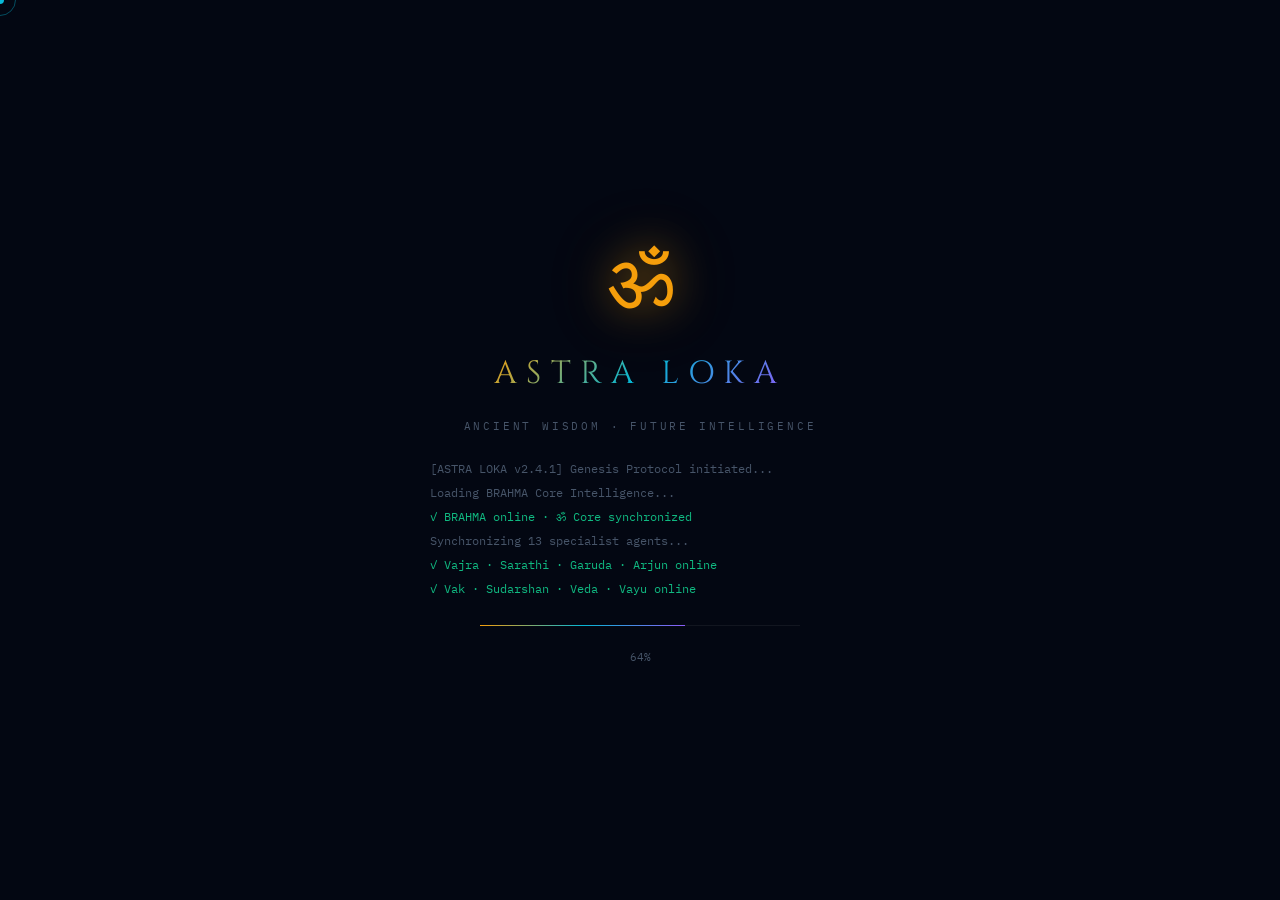
==== commit f021e7fd: "Add files via upload" ====
--- a/index.html
+++ b/index.html
@@ -3,1437 +3,1164 @@
 <head>
 <meta charset="UTF-8">
 <meta name="viewport" content="width=device-width, initial-scale=1.0">
-<meta name="description" content="ASTRA LOKA — An AI Civilization. Ancient Wisdom. Future Intelligence. Built by Pranav Kumar.">
-<meta name="author" content="Pranav Kumar">
-<meta property="og:title" content="ASTRA LOKA — An AI Civilization">
-<meta property="og:description" content="14 AI agents. Every agent a citizen. Every repository a city. Every project a mission.">
-<title>ASTRA LOKA — An AI Civilization</title>
-<link rel="icon" href="data:image/svg+xml,<svg xmlns='http://www.w3.org/2000/svg' viewBox='0 0 32 32'><rect width='32' height='32' rx='8' fill='%233b82f6'/><text y='23' x='6' font-size='18' fill='white'>✦</text></svg>">
-<link rel="preconnect" href="https://fonts.googleapis.com">
-<link href="https://fonts.googleapis.com/css2?family=Space+Grotesk:wght@300;400;500;600;700&family=Inter:wght@300;400;500;600&family=IBM+Plex+Mono:wght@300;400;500&display=swap" rel="stylesheet">
+<meta name="description" content="ASTRA LOKA — An AI Civilization. Ancient Wisdom. Future Intelligence.">
+<title>ASTRA LOKA — Ancient Wisdom. Future Intelligence.</title>
+<link rel="icon" href="data:image/svg+xml,<svg xmlns='http://www.w3.org/2000/svg' viewBox='0 0 32 32'><rect width='32' height='32' rx='8' fill='%23030712'/><text y='24' x='4' font-size='20'>ॐ</text></svg>">
+<link href="https://fonts.googleapis.com/css2?family=Space+Grotesk:wght@300;400;500;600;700&family=IBM+Plex+Mono:wght@300;400;500&family=Cinzel:wght@400;600&display=swap" rel="stylesheet">
 <style>
 :root{
-  --bg:#04070F;--bg2:#080f1e;--bg3:rgba(255,255,255,.038);--bg4:rgba(255,255,255,.065);
-  --border:rgba(255,255,255,.07);--bgl:rgba(99,179,237,.28);
+  --bg:#030712;--bg2:#050d1a;--bg3:rgba(255,255,255,.04);--bg4:rgba(255,255,255,.07);
+  --border:rgba(255,255,255,.06);--bgl:rgba(99,179,237,.25);
   --blue:#3b82f6;--cyan:#06b6d4;--purple:#8b5cf6;--gold:#f59e0b;
   --green:#10b981;--red:#ef4444;--pink:#ec4899;--orange:#f97316;
-  --txt:#f1f5f9;--txt2:#94a3b8;--txt3:#475569;--txt4:#1e293b;
-  --fd:'Space Grotesk',sans-serif;--fb:'Inter',sans-serif;--fm:'IBM Plex Mono',monospace;
-  --r1:6px;--r2:12px;--r3:20px;--r4:28px;
+  --txt:#f1f5f9;--txt2:#94a3b8;--txt3:#475569;
+  --fd:'Space Grotesk',sans-serif;--fm:'IBM Plex Mono',monospace;--fc:'Cinzel',serif;
   --t:.28s cubic-bezier(.4,0,.2,1);
 }
 *,*::before,*::after{box-sizing:border-box;margin:0;padding:0}
-html{scroll-behavior:smooth}
-body{font-family:var(--fb);background:var(--bg);color:var(--txt);overflow-x:hidden;line-height:1.6;cursor:none}
+html,body{width:100%;height:100%;overflow:hidden;font-family:var(--fd);background:var(--bg);color:var(--txt);cursor:none}
 a{color:inherit;text-decoration:none}
 button{cursor:none;font-family:inherit;border:none;background:none}
-ul{list-style:none}
-::-webkit-scrollbar{width:3px}::-webkit-scrollbar-track{background:var(--bg)}::-webkit-scrollbar-thumb{background:rgba(99,179,237,.3);border-radius:2px}
-
-/* Cursors */
-#cur-d{position:fixed;width:8px;height:8px;background:var(--cyan);border-radius:50%;pointer-events:none;z-index:9999;transform:translate(-50%,-50%);transition:width .15s,height .15s,background .2s;mix-blend-mode:screen}
-#cur-r{position:fixed;width:36px;height:36px;border:1.5px solid rgba(6,182,212,.42);border-radius:50%;pointer-events:none;z-index:9998;transform:translate(-50%,-50%);transition:width .3s,height .3s,border-color .3s}
-
-/* Grid bg */
-.grid-bg{position:fixed;inset:0;background-image:linear-gradient(rgba(59,130,246,.022) 1px,transparent 1px),linear-gradient(90deg,rgba(59,130,246,.022) 1px,transparent 1px);background-size:58px 58px;pointer-events:none;z-index:0}
-
-/* Noise */
-.noise{position:fixed;inset:0;background-image:url("data:image/svg+xml,%3Csvg viewBox='0 0 200 200' xmlns='http://www.w3.org/2000/svg'%3E%3Cfilter id='n'%3E%3CfeTurbulence type='fractalNoise' baseFrequency='.85' numOctaves='4'/%3E%3C/filter%3E%3Crect width='100%25' height='100%25' filter='url(%23n)' opacity='.03'/%3E%3C/svg%3E");pointer-events:none;z-index:1;opacity:.35}
-
-/* Utils */
-.container{max-width:1260px;margin:0 auto;padding:0 28px}
-.gt-blue{background:linear-gradient(135deg,var(--blue),var(--cyan));-webkit-background-clip:text;-webkit-text-fill-color:transparent;background-clip:text}
-.gt-purple{background:linear-gradient(135deg,var(--purple),var(--pink));-webkit-background-clip:text;-webkit-text-fill-color:transparent;background-clip:text}
-.gt-gold{background:linear-gradient(135deg,var(--gold),var(--orange));-webkit-background-clip:text;-webkit-text-fill-color:transparent;background-clip:text}
-.gt-green{background:linear-gradient(135deg,var(--green),var(--cyan));-webkit-background-clip:text;-webkit-text-fill-color:transparent;background-clip:text}
-
-.tag{display:inline-flex;align-items:center;gap:5px;padding:3px 10px;border-radius:99px;font-family:var(--fm);font-size:.67rem;letter-spacing:.08em;text-transform:uppercase;font-weight:500}
-.tl{background:rgba(16,185,129,.1);color:var(--green);border:1px solid rgba(16,185,129,.2)}
-.tb{background:rgba(59,130,246,.1);color:var(--blue);border:1px solid rgba(59,130,246,.2)}
-.ts{background:rgba(245,158,11,.1);color:var(--gold);border:1px solid rgba(245,158,11,.2)}
-.td{background:rgba(139,92,246,.1);color:var(--purple);border:1px solid rgba(139,92,246,.2)}
-.tn{background:rgba(236,72,153,.1);color:var(--pink);border:1px solid rgba(236,72,153,.2)}
-.pulse{width:5px;height:5px;border-radius:50%;background:currentColor;animation:pulse 2s infinite;display:inline-block}
-@keyframes pulse{0%,100%{opacity:1;transform:scale(1)}50%{opacity:.35;transform:scale(.65)}}
-
-/* Glass */
-.gc{background:var(--bg3);border:1px solid var(--border);border-radius:var(--r3);backdrop-filter:blur(18px);-webkit-backdrop-filter:blur(18px);transition:var(--t);position:relative;overflow:hidden}
-.gc::before{content:'';position:absolute;top:0;left:0;right:0;height:1px;background:linear-gradient(90deg,transparent,rgba(255,255,255,.07),transparent)}
-.gc:hover{background:var(--bg4);border-color:var(--bgl);transform:translateY(-3px);box-shadow:0 20px 56px rgba(0,0,0,.32),0 0 0 1px rgba(99,179,237,.07)}
-
-/* Fade */
-.fi{opacity:0;transform:translateY(20px);transition:opacity .6s ease,transform .6s ease}
-.fi.vis{opacity:1;transform:translateY(0)}
-.d1{transition-delay:.08s}.d2{transition-delay:.16s}.d3{transition-delay:.24s}.d4{transition-delay:.32s}.d5{transition-delay:.4s}.d6{transition-delay:.48s}
-
-/* Buttons */
-.btn{display:inline-flex;align-items:center;gap:7px;padding:10px 22px;border-radius:var(--r1);font-size:.875rem;font-weight:600;transition:var(--t);position:relative;overflow:hidden;cursor:none;white-space:nowrap;letter-spacing:.02em}
-.btn::after{content:'';position:absolute;inset:0;background:linear-gradient(135deg,rgba(255,255,255,.07),transparent);opacity:0;transition:var(--t)}
-.btn:hover::after{opacity:1}
-.bp{background:linear-gradient(135deg,var(--blue),var(--purple));color:#fff;box-shadow:0 4px 18px rgba(59,130,246,.26)}
-.bp:hover{transform:translateY(-2px);box-shadow:0 8px 28px rgba(59,130,246,.4)}
-.bg{border:1px solid var(--border);color:var(--txt2);background:var(--bg3)}
-.bg:hover{border-color:var(--bgl);color:var(--txt);background:var(--bg4)}
-.bo{border:1px solid rgba(6,182,212,.32);color:var(--cyan)}
-.bo:hover{background:rgba(6,182,212,.06);border-color:var(--cyan);box-shadow:0 0 18px rgba(6,182,212,.16)}
-.bgold{border:1px solid rgba(245,158,11,.32);color:var(--gold)}
-.bgold:hover{background:rgba(245,158,11,.06)}
-
-/* Section */
-section{position:relative;z-index:2}
-.sl{display:inline-flex;align-items:center;gap:8px;font-family:var(--fm);font-size:.68rem;letter-spacing:.18em;text-transform:uppercase;color:var(--cyan);margin-bottom:12px}
-.sl::before{content:'';display:block;width:20px;height:1px;background:var(--cyan)}
-.sh{font-family:var(--fd);font-size:clamp(1.75rem,3.2vw,2.7rem);font-weight:700;line-height:1.15;letter-spacing:-.025em;margin-bottom:12px}
-.ss{font-size:.93rem;color:var(--txt2);max-width:530px;line-height:1.75}
-.sp{padding:108px 0}
-
-/* ══ BOOT ══ */
-#boot{position:fixed;inset:0;z-index:3000;background:var(--bg);display:flex;flex-direction:column;align-items:center;justify-content:center;gap:28px;transition:opacity .9s ease}
-#boot.out{opacity:0;pointer-events:none}
-.boot-logo{font-family:var(--fd);font-size:clamp(2rem,6vw,3.2rem);font-weight:700;letter-spacing:.2em;background:linear-gradient(135deg,var(--blue),var(--cyan),var(--purple));-webkit-background-clip:text;-webkit-text-fill-color:transparent;background-clip:text;animation:logoP 2.5s ease-in-out infinite alternate}
-@keyframes logoP{from{filter:drop-shadow(0 0 10px rgba(59,130,246,.4))}to{filter:drop-shadow(0 0 30px rgba(139,92,246,.65))}}
-.boot-sub{font-family:var(--fm);font-size:.7rem;color:var(--txt3);letter-spacing:.22em;text-transform:uppercase}
-.boot-term{width:460px;max-width:88vw;background:rgba(0,0,0,.55);border:1px solid rgba(99,179,237,.15);border-radius:var(--r2);padding:22px;font-family:var(--fm);font-size:.75rem;min-height:180px;overflow:hidden}
-.boot-bw{width:340px;max-width:82vw;height:2px;background:var(--border);border-radius:2px;overflow:hidden}
-.boot-bf{height:100%;background:linear-gradient(90deg,var(--blue),var(--cyan),var(--purple));border-radius:2px;width:0;transition:width .35s ease}
-.boot-pct{font-family:var(--fm);font-size:.68rem;color:var(--txt3);letter-spacing:.06em}
-.bl{line-height:2;margin:0}
-.bsys{color:var(--txt3)}.bok{color:var(--green)}.bcy{color:var(--cyan)}.bgd{color:var(--gold)}.bpu{color:var(--purple)}.brd{color:var(--red)}
-
-/* ══ NAV ══ */
-.nav{position:fixed;top:0;left:0;right:0;z-index:200;padding:0 28px;height:62px;display:flex;align-items:center;justify-content:space-between;border-bottom:1px solid transparent;transition:var(--t)}
-.nav.up{background:rgba(4,7,15,.92);backdrop-filter:blur(28px);-webkit-backdrop-filter:blur(28px);border-color:var(--border)}
-.nav-logo{display:flex;align-items:center;gap:9px;font-family:var(--fd);font-weight:700;font-size:1rem;letter-spacing:.14em}
-.nav-mark{width:29px;height:29px;background:linear-gradient(135deg,var(--blue),var(--purple));border-radius:7px;display:flex;align-items:center;justify-content:center;font-size:13px;box-shadow:0 0 14px rgba(59,130,246,.32);flex-shrink:0}
-.nav-links{display:flex;align-items:center;gap:1px}
-.nav-links a{padding:5px 11px;font-size:.8rem;color:var(--txt2);border-radius:var(--r1);transition:var(--t);font-weight:500}
-.nav-links a:hover{color:var(--txt);background:var(--bg3)}
-.nav-r{display:flex;align-items:center;gap:7px}
-.nav-kbd{display:inline-flex;align-items:center;gap:6px;padding:5px 11px;border:1px solid var(--border);border-radius:var(--r1);font-size:.76rem;color:var(--txt3);background:var(--bg3);cursor:none;transition:var(--t)}
+::-webkit-scrollbar{width:3px}::-webkit-scrollbar-track{background:transparent}::-webkit-scrollbar-thumb{background:rgba(99,179,237,.2);border-radius:2px}
+
+/* ── CURSOR ── */
+#cur-d{position:fixed;width:8px;height:8px;background:var(--cyan);border-radius:50%;pointer-events:none;z-index:9999;transform:translate(-50%,-50%);mix-blend-mode:screen;transition:width .15s,height .15s}
+#cur-r{position:fixed;width:32px;height:32px;border:1px solid rgba(6,182,212,.4);border-radius:50%;pointer-events:none;z-index:9998;transform:translate(-50%,-50%);transition:width .3s,height .3s}
+#cur-trail{position:fixed;pointer-events:none;z-index:9997}
+
+/* ── BOOT ── */
+#boot{position:fixed;inset:0;z-index:5000;background:var(--bg);display:flex;flex-direction:column;align-items:center;justify-content:center;gap:24px}
+#boot.out{animation:bootOut .8s ease forwards}
+@keyframes bootOut{to{opacity:0;transform:scale(1.03);pointer-events:none}}
+.boot-om{font-size:5rem;color:var(--gold);text-shadow:0 0 40px rgba(245,158,11,.6),0 0 80px rgba(245,158,11,.3);animation:omPulse 2s ease-in-out infinite;font-family:serif}
+@keyframes omPulse{0%,100%{text-shadow:0 0 40px rgba(245,158,11,.5),0 0 80px rgba(245,158,11,.2)}50%{text-shadow:0 0 60px rgba(245,158,11,.9),0 0 120px rgba(245,158,11,.5),0 0 200px rgba(99,179,237,.3)}}
+.boot-title{font-family:var(--fc);font-size:2rem;letter-spacing:.3em;background:linear-gradient(135deg,#f59e0b,#06b6d4,#8b5cf6);-webkit-background-clip:text;-webkit-text-fill-color:transparent;background-clip:text}
+.boot-sub{font-family:var(--fm);font-size:.7rem;color:var(--txt3);letter-spacing:.25em;text-transform:uppercase}
+.boot-term{width:420px;max-width:88vw;font-family:var(--fm);font-size:.75rem;min-height:140px;color:var(--green)}
+.boot-bl{line-height:2}
+.boot-bar-w{width:320px;max-width:82vw;height:1px;background:rgba(255,255,255,.06)}
+.boot-bar-f{height:100%;background:linear-gradient(90deg,var(--gold),var(--cyan),var(--purple));width:0;transition:width .3s ease}
+.boot-pct{font-family:var(--fm);font-size:.66rem;color:var(--txt3)}
+
+/* ── MAIN LAYOUT ── */
+#app{position:fixed;inset:0;display:grid;grid-template-rows:52px 1fr 130px;grid-template-columns:220px 1fr 260px;opacity:0;transition:opacity .8s ease}
+#app.show{opacity:1}
+
+/* ── TOP NAV ── */
+#topnav{grid-column:1/-1;grid-row:1;background:rgba(3,7,18,.88);backdrop-filter:blur(20px);border-bottom:1px solid var(--border);display:flex;align-items:center;padding:0 16px;gap:12px;z-index:100}
+.nav-logo{display:flex;align-items:center;gap:8px;font-family:var(--fc);font-size:.95rem;letter-spacing:.1em;color:var(--gold);text-shadow:0 0 12px rgba(245,158,11,.4)}
+.nav-om{font-size:1.4rem;animation:omPulse 3s ease-in-out infinite}
+.nav-divider{width:1px;height:24px;background:var(--border);margin:0 4px}
+.nav-links{display:flex;gap:1px;flex:1;margin:0 16px}
+.nav-link{padding:5px 14px;font-size:.78rem;color:var(--txt3);border-radius:4px;transition:var(--t);letter-spacing:.04em;cursor:none;position:relative}
+.nav-link:hover,.nav-link.act{color:var(--txt);background:rgba(255,255,255,.05)}
+.nav-link.act::after{content:'';position:absolute;bottom:-1px;left:14px;right:14px;height:1px;background:var(--gold)}
+.nav-right{display:flex;align-items:center;gap:8px;margin-left:auto}
+.nav-icon-btn{width:30px;height:30px;border-radius:6px;display:flex;align-items:center;justify-content:center;color:var(--txt3);font-size:.85rem;cursor:none;transition:var(--t);border:1px solid transparent}
+.nav-icon-btn:hover{background:var(--bg3);border-color:var(--border);color:var(--txt2)}
+.nav-commander{display:flex;align-items:center;gap:8px;padding:4px 10px;border:1px solid var(--border);border-radius:6px;font-size:.75rem;cursor:none}
+.nav-avatar{width:26px;height:26px;border-radius:50%;border:1px solid rgba(245,158,11,.4);overflow:hidden;display:flex;align-items:center;justify-content:center;font-size:.7rem;color:var(--gold);background:rgba(245,158,11,.08)}
+.nav-name{font-size:.72rem;color:var(--txt2)}
+.nav-role{font-size:.62rem;color:var(--txt3);font-family:var(--fm)}
+.nav-notif-dot{width:7px;height:7px;border-radius:50%;background:var(--red);position:absolute;top:3px;right:3px;box-shadow:0 0 6px var(--red)}
+.nav-kbd{display:inline-flex;align-items:center;gap:5px;padding:4px 10px;border:1px solid var(--border);border-radius:4px;font-size:.7rem;color:var(--txt3);cursor:none;transition:var(--t);font-family:var(--fm)}
 .nav-kbd:hover{border-color:var(--bgl);color:var(--txt2)}
-.nav-kbd kbd{font-family:var(--fm);font-size:.6rem;padding:1px 5px;background:rgba(255,255,255,.05);border:1px solid var(--border);border-radius:3px}
-
-/* ══ HERO ══ */
-#hero{min-height:100vh;display:flex;align-items:center;justify-content:center;padding:96px 28px 72px;text-align:center;position:relative;overflow:hidden}
-.orb{position:absolute;border-radius:50%;filter:blur(88px);pointer-events:none}
-.o1{width:700px;height:700px;background:radial-gradient(circle,rgba(59,130,246,.1),transparent 68%);top:-120px;left:-180px;animation:oD 18s ease-in-out infinite}
-.o2{width:550px;height:550px;background:radial-gradient(circle,rgba(139,92,246,.08),transparent 68%);top:0;right:-100px;animation:oD 18s ease-in-out infinite -7s}
-.o3{width:380px;height:380px;background:radial-gradient(circle,rgba(6,182,212,.07),transparent 68%);bottom:8%;left:18%;animation:oD 18s ease-in-out infinite -13s}
-@keyframes oD{0%,100%{transform:translate(0,0) scale(1)}33%{transform:translate(26px,-18px) scale(1.03)}66%{transform:translate(-16px,26px) scale(.97)}}
-
-.hero-in{position:relative;z-index:2;max-width:940px;margin:0 auto}
-.hero-badge{display:inline-flex;align-items:center;gap:8px;padding:6px 16px;border:1px solid rgba(6,182,212,.18);border-radius:99px;font-family:var(--fm);font-size:.68rem;letter-spacing:.13em;text-transform:uppercase;color:var(--cyan);margin-bottom:30px;background:rgba(6,182,212,.04)}
-.hero-hl{font-family:var(--fd);font-size:clamp(3.5rem,10.5vw,8rem);font-weight:700;line-height:.88;letter-spacing:-.048em;margin-bottom:18px}
-.hl-a{background:linear-gradient(160deg,#e2e8f0,#94a3b8);-webkit-background-clip:text;-webkit-text-fill-color:transparent;background-clip:text;display:block}
-.hl-b{background:linear-gradient(135deg,var(--blue),var(--cyan),var(--purple));-webkit-background-clip:text;-webkit-text-fill-color:transparent;background-clip:text;display:block;font-size:.37em;letter-spacing:.4em;font-weight:400;margin-top:10px}
-.hero-civ{font-family:var(--fd);font-size:clamp(.9rem,2vw,1.2rem);color:var(--txt2);font-weight:300;margin-bottom:10px}
-.hero-civ em{font-style:normal;color:var(--gold);font-weight:500}
-.hero-desc{font-size:.92rem;color:var(--txt3);max-width:580px;margin:0 auto 40px;line-height:1.88}
-.hero-btns{display:flex;align-items:center;justify-content:center;gap:10px;flex-wrap:wrap;margin-bottom:26px}
-.hero-btns .btn{padding:12px 22px;font-size:.88rem}
-.hero-type{font-family:var(--fm);font-size:.8rem;color:var(--txt3);margin-bottom:52px}
-.hero-type span{color:var(--cyan)}
-.tcur{display:inline-block;width:2px;height:.82em;background:var(--cyan);margin-left:2px;vertical-align:text-bottom;animation:blink 1s step-end infinite}
-@keyframes blink{0%,100%{opacity:1}50%{opacity:0}}
-
-.hero-stats{display:flex;align-items:center;justify-content:center;gap:36px;flex-wrap:wrap;padding:26px 0;border-top:1px solid var(--border)}
-.hstat{text-align:center}
-.hstat-v{font-family:var(--fd);font-size:1.8rem;font-weight:700;background:linear-gradient(135deg,var(--cyan),var(--blue));-webkit-background-clip:text;-webkit-text-fill-color:transparent;background-clip:text}
-.hstat-l{font-size:.68rem;color:var(--txt3);text-transform:uppercase;letter-spacing:.1em;font-family:var(--fm);margin-top:3px}
-
-.scroll-h{position:absolute;bottom:22px;left:50%;transform:translateX(-50%);display:flex;flex-direction:column;align-items:center;gap:6px;color:var(--txt3);font-family:var(--fm);font-size:.62rem;letter-spacing:.1em;animation:shb 2.5s ease-in-out infinite}
-.sh-ln{width:1px;height:30px;background:linear-gradient(to bottom,var(--cyan),transparent)}
-@keyframes shb{0%,100%{transform:translateX(-50%) translateY(0)}50%{transform:translateX(-50%) translateY(6px)}}
-/* ══ NETWORK GRAPH ══ */
-#network-section{padding:108px 0;background:radial-gradient(ellipse 100% 70% at 50% 0%,rgba(59,130,246,.06),transparent)}
-.network-wrap{position:relative;width:100%;margin-top:56px}
-#net-canvas{width:100%;height:620px;display:block;border-radius:var(--r3);background:rgba(0,0,0,.25);border:1px solid var(--border);cursor:none}
-.net-tooltip{position:absolute;background:rgba(8,15,30,.95);border:1px solid var(--bgl);border-radius:var(--r2);padding:14px 16px;font-family:var(--fm);font-size:.75rem;pointer-events:none;z-index:50;min-width:200px;backdrop-filter:blur(16px);transition:opacity .2s;opacity:0}
-.net-tooltip.show{opacity:1}
-.nt-name{font-family:var(--fd);font-size:.95rem;font-weight:700;margin-bottom:6px;color:var(--txt)}
-.nt-role{font-size:.65rem;color:var(--txt3);letter-spacing:.08em;text-transform:uppercase;margin-bottom:10px;font-family:var(--fm)}
-.nt-row{display:flex;justify-content:space-between;gap:16px;margin-bottom:3px;font-size:.72rem}
-.nt-key{color:var(--txt3)}
-.nt-val{color:var(--cyan);font-weight:500}
-.nt-bar-wrap{margin-top:10px}
-.nt-bar{height:3px;background:var(--border);border-radius:2px;overflow:hidden;margin-top:3px}
-.nt-fill{height:100%;background:linear-gradient(90deg,var(--green),var(--cyan));border-radius:2px}
-
-/* ══ MISSION CONTROL ══ */
-#mission{padding:108px 0}
-.mc-grid{display:grid;grid-template-columns:repeat(12,1fr);gap:13px;margin-top:52px}
-.mc-m{grid-column:span 3;padding:22px}
-.mc-mv{font-family:var(--fd);font-size:2.4rem;font-weight:700;line-height:1;margin-bottom:6px;background:linear-gradient(135deg,var(--cyan),var(--blue));-webkit-background-clip:text;-webkit-text-fill-color:transparent;background-clip:text}
-.mc-ml{font-size:.7rem;color:var(--txt3);text-transform:uppercase;letter-spacing:.1em;font-family:var(--fm);margin-bottom:12px}
-.mc-bar{height:3px;background:var(--border);border-radius:2px;overflow:hidden}
-.mc-fill{height:100%;background:linear-gradient(90deg,var(--blue),var(--cyan));border-radius:2px}
-.mc-trend{font-family:var(--fm);font-size:.66rem;color:var(--green);margin-top:6px}
-.mc-term{grid-column:span 8;padding:22px}
-.mc-al{grid-column:span 4;padding:18px}
-.mc-act{grid-column:span 6;padding:20px}
-.mc-repos{grid-column:span 6;padding:20px}
-.mc-cur{grid-column:span 12;padding:20px}
-.ph{font-family:var(--fd);font-size:.8rem;font-weight:600;color:var(--txt2);text-transform:uppercase;letter-spacing:.1em;margin-bottom:14px;display:flex;align-items:center;gap:8px}
-.pd{width:6px;height:6px;border-radius:50%;background:var(--green);box-shadow:0 0 5px var(--green);animation:pulse 2s infinite}
-
-/* Term box */
-.tb{background:rgba(0,0,0,.45);border:1px solid var(--border);border-radius:var(--r2);padding:14px;font-family:var(--fm);font-size:.74rem;overflow:hidden}
-.th{display:flex;gap:5px;margin-bottom:10px}
-.tdot{width:9px;height:9px;border-radius:50%}
-.tl{line-height:1.9}
-.tp{color:var(--cyan)}.to{color:var(--txt3)}.tok{color:var(--green)}.tw{color:var(--gold)}.tpu{color:var(--purple)}.terr{color:var(--red)}
-
-/* Agent load */
-.al-row{display:flex;align-items:center;gap:7px;padding:7px 0;border-bottom:1px solid rgba(255,255,255,.04)}
-.al-row:last-child{border:none}
-.al-ic{font-size:.88rem;width:22px;text-align:center}
-.al-nm{font-size:.78rem;font-weight:500;flex:1;font-family:var(--fd)}
-.al-bar{width:56px;height:3px;background:var(--border);border-radius:2px;overflow:hidden}
-.al-fill{height:100%;background:linear-gradient(90deg,var(--green),var(--cyan));border-radius:2px;animation:sh 2.5s ease-in-out infinite}
-@keyframes sh{0%,100%{opacity:.6}50%{opacity:1}}
-.al-pct{font-family:var(--fm);font-size:.65rem;color:var(--txt3);width:26px;text-align:right}
-
-/* Activity */
-.act-it{display:flex;gap:9px;padding:8px 0;border-bottom:1px solid rgba(255,255,255,.04);align-items:flex-start}
-.act-it:last-child{border:none}
-.act-ic{width:24px;height:24px;border-radius:5px;background:var(--bg4);display:flex;align-items:center;justify-content:center;font-size:.78rem;flex-shrink:0;margin-top:1px}
-.act-nm{font-size:.8rem;font-weight:500;margin-bottom:1px}
-.act-t{font-size:.66rem;color:var(--txt3);font-family:var(--fm)}
-
-/* ══ AGENTS ══ */
-#agents{padding:108px 0;background:radial-gradient(ellipse 80% 50% at 20% 50%,rgba(139,92,246,.04),transparent)}
-.brahma-wrap{background:linear-gradient(135deg,rgba(59,130,246,.07),rgba(139,92,246,.07));border:1px solid rgba(139,92,246,.18);border-radius:var(--r3);padding:28px;margin-bottom:56px;display:grid;grid-template-columns:auto 1fr auto;gap:24px;align-items:center;position:relative;overflow:hidden}
-.brahma-wrap::before{content:'';position:absolute;top:-60%;right:-20%;width:250px;height:250px;background:radial-gradient(circle,rgba(139,92,246,.13),transparent 70%);border-radius:50%}
-.brahma-ic{font-size:3.5rem}
-.brahma-nm{font-family:var(--fd);font-size:1.6rem;font-weight:700;margin-bottom:4px}
-.brahma-rl{font-family:var(--fm);font-size:.68rem;color:var(--purple);letter-spacing:.08em;text-transform:uppercase;margin-bottom:10px}
-.brahma-ds{font-size:.86rem;color:var(--txt2);line-height:1.7;max-width:560px}
-.brahma-stat{text-align:center;padding:0 16px}
-.bs-v{font-family:var(--fd);font-size:1.6rem;font-weight:700;color:var(--purple);text-shadow:0 0 16px rgba(139,92,246,.4)}
-.bs-l{font-family:var(--fm);font-size:.62rem;color:var(--txt3);letter-spacing:.08em;text-transform:uppercase;margin-top:4px}
-
-.ag-grid{display:grid;grid-template-columns:repeat(auto-fill,minmax(300px,1fr));gap:13px}
-.ag{padding:0;cursor:none}
-.ag-bn{height:5px;border-radius:var(--r3) var(--r3) 0 0}
-.ag-bd{padding:20px;display:flex;flex-direction:column;gap:11px}
-.ag-tp{display:flex;align-items:flex-start;gap:10px}
-.ag-iw{width:42px;height:42px;border-radius:9px;display:flex;align-items:center;justify-content:center;font-size:1.4rem;position:relative;flex-shrink:0}
-.ag-gl{position:absolute;inset:0;border-radius:inherit;opacity:0;transition:var(--t);filter:blur(6px)}
-.ag:hover .ag-gl{opacity:.65}
-.ag-nm{font-family:var(--fd);font-size:.98rem;font-weight:700;letter-spacing:-.01em;margin-bottom:1px}
-.ag-rl{font-size:.66rem;color:var(--txt3);font-family:var(--fm);letter-spacing:.05em;text-transform:uppercase}
-.ag-ds{font-size:.82rem;color:var(--txt2);line-height:1.6}
-
-/* Agent thinking animation */
-.ag-think{background:rgba(0,0,0,.3);border:1px solid var(--border);border-radius:8px;padding:10px 12px;font-family:var(--fm);font-size:.68rem;color:var(--txt2)}
-.ag-think-label{color:var(--txt3);margin-bottom:6px;font-size:.65rem}
-.ag-think-bar{height:3px;background:var(--border);border-radius:2px;overflow:hidden;margin-bottom:4px}
-.ag-think-fill{height:100%;border-radius:2px;animation:think 2.2s ease-in-out infinite}
-@keyframes think{0%{width:20%}50%{width:85%}100%{width:55%}}
-.ag-think-status{font-size:.63rem;color:var(--txt3)}
-
-.ag-feats{display:flex;flex-wrap:wrap;gap:4px}
-.af{padding:2px 8px;border-radius:3px;font-size:.65rem;font-family:var(--fm);color:var(--txt3);background:rgba(255,255,255,.03);border:1px solid var(--border);transition:var(--t)}
-.ag:hover .af{border-color:rgba(99,179,237,.1);color:var(--txt2)}
-.ag-ft{display:flex;align-items:center;justify-content:space-between;padding-top:10px;border-top:1px solid var(--border);font-family:var(--fm);font-size:.66rem;color:var(--txt3)}
-.ag-lk{display:inline-flex;align-items:center;gap:4px;color:var(--txt3);transition:var(--t)}
-.ag-lk:hover{color:var(--cyan)}
-
-/* ══ PROJECTS ══ */
-#builds{padding:108px 0}
-.pf-bar{display:flex;align-items:center;gap:7px;flex-wrap:wrap;margin:32px 0 24px}
-.pf{padding:6px 14px;border-radius:99px;font-family:var(--fm);font-size:.7rem;letter-spacing:.06em;border:1px solid var(--border);color:var(--txt3);background:var(--bg3);cursor:none;transition:var(--t)}
-.pf:hover{border-color:var(--bgl);color:var(--txt2)}
-.pf.on{background:linear-gradient(135deg,var(--blue),var(--purple));border-color:transparent;color:#fff;box-shadow:0 3px 12px rgba(59,130,246,.26)}
-.pg{display:grid;grid-template-columns:repeat(auto-fill,minmax(330px,1fr));gap:13px}
-.pc{padding:0;cursor:none}
-.pc-bn{height:5px;border-radius:var(--r3) var(--r3) 0 0}
-.pc-bd{padding:20px;display:flex;flex-direction:column;gap:11px}
-.pc-th{display:flex;align-items:center;gap:9px}
-.pc-ic{width:40px;height:40px;border-radius:8px;display:flex;align-items:center;justify-content:center;font-size:1.25rem;position:relative;flex-shrink:0}
-.pc-icg{position:absolute;inset:0;border-radius:inherit;opacity:0;transition:var(--t);filter:blur(6px)}
-.pc:hover .pc-icg{opacity:.58}
-.pc-mn{font-family:var(--fd);font-size:.95rem;font-weight:700;letter-spacing:-.01em;margin-bottom:1px}
-.pc-ms{font-size:.63rem;color:var(--txt3);font-family:var(--fm);letter-spacing:.05em;text-transform:uppercase}
-.pc-rp{font-family:var(--fm);font-size:.64rem;color:var(--txt3);padding:2px 7px;background:rgba(255,255,255,.03);border:1px solid var(--border);border-radius:3px;width:fit-content}
-.pc-ds{font-size:.81rem;color:var(--txt2);line-height:1.62;flex:1}
-.pc-mx{display:flex;gap:12px;padding:9px 0;border-top:1px solid var(--border);border-bottom:1px solid var(--border)}
-.pc-m{flex:1;text-align:center}
-.pc-mv{font-family:var(--fd);font-size:.96rem;font-weight:700;color:var(--txt)}
-.pc-ml{font-family:var(--fm);font-size:.57rem;color:var(--txt3);letter-spacing:.06em;text-transform:uppercase;margin-top:1px}
-.pc-tg{display:flex;flex-wrap:wrap;gap:4px}
-.pc-t{padding:2px 7px;border-radius:3px;font-size:.64rem;font-family:var(--fm);color:var(--txt3);background:rgba(255,255,255,.03);border:1px solid var(--border);transition:var(--t)}
-.pc:hover .pc-t{border-color:rgba(99,179,237,.1);color:var(--txt2)}
-.pc-ft{display:flex;align-items:center;justify-content:space-between;padding-top:9px}
-.pc-gh{display:inline-flex;align-items:center;gap:4px;font-family:var(--fm);font-size:.68rem;color:var(--txt3);padding:4px 9px;border:1px solid var(--border);border-radius:var(--r1);transition:var(--t);cursor:none}
-.pc-gh:hover{border-color:var(--bgl);color:var(--txt2);background:var(--bg4)}
-.pcount{font-family:var(--fm);font-size:.7rem;color:var(--txt3);margin-left:auto}
-
-/* ══ MISSION TIMELINE ══ */
-#timeline{padding:108px 0;background:radial-gradient(ellipse 80% 50% at 80% 50%,rgba(59,130,246,.04),transparent)}
-.tl-wrap{position:relative;margin-top:56px;padding-left:40px}
-.tl-wrap::before{content:'';position:absolute;left:15px;top:0;bottom:0;width:1px;background:linear-gradient(to bottom,var(--blue),var(--purple),transparent)}
-.tl-it{position:relative;margin-bottom:48px;padding-left:28px}
-.tl-node{position:absolute;left:-32px;top:3px;width:18px;height:18px;border-radius:50%;border:2px solid var(--border);background:var(--bg);transition:var(--t)}
-.tl-node.dn{background:var(--blue);border-color:var(--cyan);box-shadow:0 0 10px rgba(6,182,212,.32)}
-.tl-node.ip{border-color:var(--purple);box-shadow:0 0 10px rgba(139,92,246,.32);animation:nP 2s infinite}
-@keyframes nP{0%,100%{box-shadow:0 0 10px rgba(139,92,246,.32)}50%{box-shadow:0 0 22px rgba(139,92,246,.6)}}
-.tl-hd{display:flex;align-items:center;gap:10px;margin-bottom:7px;flex-wrap:wrap}
-.tl-num{font-family:var(--fm);font-size:.66rem;color:var(--txt3);letter-spacing:.1em}
-.tl-tt{font-family:var(--fd);font-size:1.1rem;font-weight:700}
-.tl-sub{font-size:.83rem;color:var(--txt2);margin-bottom:9px}
-.tl-its{display:flex;flex-wrap:wrap;gap:6px}
-.tl-i{padding:3px 9px;background:var(--bg3);border:1px solid var(--border);border-radius:3px;font-size:.73rem;color:var(--txt2);font-family:var(--fm)}
-
-/* ══ GITHUB ══ */
-#github{padding:108px 0}
-.rg{display:grid;grid-template-columns:repeat(auto-fill,minmax(330px,1fr));gap:13px;margin-top:48px}
-.rc{padding:20px;cursor:none}
-.rc-top{display:flex;align-items:flex-start;justify-content:space-between;margin-bottom:9px}
-.rc-ic{width:36px;height:36px;border-radius:7px;display:flex;align-items:center;justify-content:center;font-size:1.1rem;flex-shrink:0}
-.rc-nm{font-family:var(--fd);font-size:.9rem;font-weight:700;margin-bottom:7px}
-.rc-ds{font-size:.79rem;color:var(--txt2);line-height:1.58;margin-bottom:12px}
-
-/* Language bars */
-.rc-langs{margin-bottom:12px}
-.rc-lang-row{display:flex;align-items:center;gap:8px;margin-bottom:5px;font-family:var(--fm);font-size:.68rem}
-.rc-lang-nm{color:var(--txt3);width:32px;flex-shrink:0}
-.rc-lang-bar{flex:1;height:3px;background:var(--border);border-radius:2px;overflow:hidden}
-.rc-lang-fill{height:100%;border-radius:2px}
-.rc-lang-pct{color:var(--txt3);width:26px;text-align:right}
-
-.rc-meta{display:flex;align-items:center;gap:14px;font-family:var(--fm);font-size:.68rem;color:var(--txt3);margin-bottom:12px}
-.rc-lb{display:inline-flex;align-items:center;gap:4px}
-.rc-btn{display:inline-flex;align-items:center;gap:5px;padding:6px 13px;border:1px solid var(--border);border-radius:var(--r1);font-size:.74rem;font-family:var(--fm);color:var(--txt2);transition:var(--t);cursor:none}
-.rc-btn:hover{border-color:var(--bgl);color:var(--txt);background:var(--bg4)}
-
-/* ══ ABOUT ══ */
-#about{padding:108px 0;background:radial-gradient(ellipse 80% 50% at 50% 100%,rgba(59,130,246,.04),transparent)}
-.ab-grid{display:grid;grid-template-columns:1fr 1fr;gap:72px;align-items:center;margin-top:52px}
-.av-wrap{display:flex;justify-content:center;align-items:center;position:relative}
-.av-ring{width:248px;height:248px;border-radius:50%;border:1px solid rgba(59,130,246,.16);display:flex;align-items:center;justify-content:center;position:relative}
-.av-ring::before{content:'';position:absolute;inset:8px;border-radius:50%;border:1px solid rgba(139,92,246,.1)}
-.av-in{width:200px;height:200px;border-radius:50%;border:2px solid rgba(99,179,237,.25);overflow:hidden;display:flex;align-items:center;justify-content:center;box-shadow:0 0 32px rgba(59,130,246,.2)}
-.av-in img{width:100%;height:100%;object-fit:cover;object-position:center top;filter:saturate(1.1) contrast(1.05)}
-.av-orbit{position:absolute;width:290px;height:290px;border:1px dashed rgba(99,179,237,.1);border-radius:50%;top:50%;left:50%;transform:translate(-50%,-50%);animation:oS 22s linear infinite}
-.av-dot{position:absolute;width:7px;height:7px;border-radius:50%;background:var(--blue);top:-3.5px;left:50%;transform:translateX(-50%);box-shadow:0 0 7px var(--blue)}
-@keyframes oS{from{transform:translate(-50%,-50%) rotate(0)}to{transform:translate(-50%,-50%) rotate(360deg)}}
-.av-tag{position:absolute;padding:5px 10px;border-radius:var(--r1);font-family:var(--fm);font-size:.64rem;white-space:nowrap}
-.avt1{top:-14px;right:-44px;background:rgba(59,130,246,.08);border:1px solid rgba(59,130,246,.16);color:var(--blue)}
-.avt2{bottom:8px;right:-56px;background:rgba(139,92,246,.08);border:1px solid rgba(139,92,246,.16);color:var(--purple)}
-.avt3{bottom:-14px;left:-28px;background:rgba(245,158,11,.08);border:1px solid rgba(245,158,11,.16);color:var(--gold)}
-.ab-nm{font-family:var(--fd);font-size:2.1rem;font-weight:700;letter-spacing:-.025em;margin-bottom:4px}
-.ab-ti{font-size:.74rem;color:var(--cyan);font-family:var(--fm);letter-spacing:.1em;margin-bottom:18px;text-transform:uppercase}
-.ab-bi{font-size:.88rem;color:var(--txt2);line-height:1.8;margin-bottom:16px}
-.traits{display:flex;flex-wrap:wrap;gap:6px;margin-bottom:24px}
-.trait{padding:4px 11px;border:1px solid var(--border);border-radius:var(--r1);font-size:.74rem;color:var(--txt2);background:var(--bg3);font-family:var(--fm)}
-
-/* ══ CONTACT ══ */
-#contact{padding:108px 0;text-align:center}
-.cl-links{display:flex;align-items:center;justify-content:center;gap:10px;flex-wrap:wrap;margin-top:36px}
-.cl{display:flex;align-items:center;gap:8px;padding:11px 18px;background:var(--bg3);border:1px solid var(--border);border-radius:var(--r2);font-size:.82rem;font-weight:500;color:var(--txt2);transition:var(--t);cursor:none}
-.cl:hover{background:var(--bg4);border-color:var(--bgl);color:var(--txt);transform:translateY(-2px)}
-.cl-p{background:linear-gradient(135deg,var(--blue),var(--purple));border-color:transparent;color:#fff}
-.cl-p:hover{box-shadow:0 7px 22px rgba(59,130,246,.32)}
-
-/* ══ COMMAND PALETTE ══ */
-#cp{position:fixed;inset:0;z-index:500;display:flex;align-items:flex-start;justify-content:center;padding-top:13vh;background:rgba(4,7,15,.9);backdrop-filter:blur(28px);opacity:0;pointer-events:none;transition:var(--t)}
+.nav-kbd kbd{font-family:var(--fm);font-size:.58rem;padding:1px 4px;background:rgba(255,255,255,.05);border:1px solid var(--border);border-radius:2px}
+
+/* ── LEFT PANEL ── */
+#left-panel{grid-column:1;grid-row:2;background:rgba(3,7,18,.85);backdrop-filter:blur(16px);border-right:1px solid var(--border);overflow-y:auto;padding:14px 12px;display:flex;flex-direction:column;gap:10px;z-index:50}
+.lp-section{background:var(--bg3);border:1px solid var(--border);border-radius:10px;padding:12px}
+.lp-hd{display:flex;align-items:center;justify-content:space-between;margin-bottom:10px}
+.lp-title{font-size:.68rem;color:var(--txt3);letter-spacing:.12em;text-transform:uppercase;font-family:var(--fm)}
+.lp-live{display:flex;align-items:center;gap:4px;font-family:var(--fm);font-size:.62rem;color:var(--green)}
+.lp-dot{width:5px;height:5px;border-radius:50%;background:var(--green);box-shadow:0 0 5px var(--green);animation:pulse 2s infinite}
+@keyframes pulse{0%,100%{opacity:1;transform:scale(1)}50%{opacity:.4;transform:scale(.6)}}
+.lp-os-name{font-family:var(--fd);font-size:.9rem;font-weight:600;margin-bottom:1px}
+.lp-os-ver{font-family:var(--fm);font-size:.65rem;color:var(--txt3)}
+.lp-uptime{font-family:var(--fm);font-size:.7rem;color:var(--txt2);margin-top:6px}
+.lp-row{display:flex;align-items:baseline;gap:6px;margin-bottom:2px}
+.lp-val{font-family:var(--fd);font-size:1.4rem;font-weight:700}
+.lp-label{font-size:.67rem;color:var(--txt3);font-family:var(--fm);text-transform:uppercase;letter-spacing:.06em}
+.lp-sub{font-size:.65rem;color:var(--txt3);font-family:var(--fm)}
+.lp-health-val{font-family:var(--fd);font-size:1.6rem;font-weight:700;color:var(--green);text-shadow:0 0 16px rgba(16,185,129,.4)}
+.lp-sparkline{height:28px;width:100%;margin-top:6px}
+.lp-btn{width:100%;padding:7px;border:1px solid var(--border);border-radius:6px;font-size:.72rem;color:var(--txt2);background:var(--bg3);cursor:none;transition:var(--t);display:flex;align-items:center;justify-content:space-between;font-family:var(--fm)}
+.lp-btn:hover{border-color:var(--bgl);color:var(--txt);background:var(--bg4)}
+.mission-item{margin-bottom:7px}
+.mi-header{display:flex;justify-content:space-between;font-size:.72rem;margin-bottom:3px}
+.mi-name{color:var(--txt2);font-weight:500}
+.mi-pct{font-family:var(--fm);font-size:.67rem;color:var(--cyan)}
+.mi-bar{height:3px;background:var(--border);border-radius:2px;overflow:hidden}
+.mi-fill{height:100%;border-radius:2px;transition:width 1s ease}
+
+/* ── CENTER CANVAS ── */
+#center{grid-column:2;grid-row:2;position:relative;overflow:hidden}
+#cosmos{width:100%;height:100%;display:block}
+.planet-tooltip{position:absolute;background:rgba(3,7,18,.95);border:1px solid rgba(99,179,237,.25);border-radius:12px;padding:14px 16px;font-family:var(--fm);font-size:.74rem;pointer-events:none;z-index:200;min-width:210px;backdrop-filter:blur(20px);opacity:0;transition:opacity .2s;box-shadow:0 8px 32px rgba(0,0,0,.4)}
+.planet-tooltip.show{opacity:1}
+.pt-name{font-family:var(--fd);font-size:1rem;font-weight:700;margin-bottom:3px}
+.pt-role{font-size:.64rem;color:var(--txt3);letter-spacing:.07em;text-transform:uppercase;margin-bottom:10px;font-family:var(--fm)}
+.pt-row{display:flex;justify-content:space-between;gap:14px;margin-bottom:3px;font-size:.72rem}
+.pt-key{color:var(--txt3)}.pt-val{font-weight:500}
+.pt-bar-w{height:3px;background:var(--border);border-radius:2px;overflow:hidden;margin-top:8px;margin-bottom:3px}
+.pt-bar-f{height:100%;border-radius:2px}
+.pt-btns{display:flex;gap:6px;margin-top:10px}
+.pt-btn{flex:1;padding:5px 8px;border-radius:5px;font-size:.68rem;font-family:var(--fm);cursor:none;text-align:center;transition:var(--t);border:1px solid var(--border);color:var(--txt2)}
+.pt-btn:hover{background:var(--bg4);color:var(--txt)}
+.pt-btn.primary{background:linear-gradient(135deg,var(--blue),var(--purple));border-color:transparent;color:#fff}
+
+/* ── RIGHT PANEL ── */
+#right-panel{grid-column:3;grid-row:2;background:rgba(3,7,18,.85);backdrop-filter:blur(16px);border-left:1px solid var(--border);overflow-y:auto;padding:14px 12px;display:flex;flex-direction:column;gap:10px;z-index:50}
+.rp-section{background:var(--bg3);border:1px solid var(--border);border-radius:10px;padding:12px}
+.rp-hd{display:flex;align-items:center;justify-content:space-between;margin-bottom:10px}
+.rp-title{font-size:.68rem;color:var(--txt3);letter-spacing:.12em;text-transform:uppercase;font-family:var(--fm)}
+.rp-live{font-family:var(--fm);font-size:.62rem;color:var(--cyan)}
+.rp-see{font-family:var(--fm);font-size:.62rem;color:var(--txt3);cursor:none;transition:var(--t)}
+.rp-see:hover{color:var(--cyan)}
+.log-item{display:flex;gap:8px;padding:6px 0;border-bottom:1px solid rgba(255,255,255,.03);align-items:flex-start}
+.log-item:last-child{border:none}
+.log-time{font-family:var(--fm);font-size:.62rem;color:var(--txt3);flex-shrink:0;margin-top:1px}
+.log-msg{font-size:.74rem;color:var(--txt2);line-height:1.4}
+.mission-rp{margin-bottom:8px}
+.mr-header{display:flex;justify-content:space-between;font-size:.72rem;margin-bottom:3px}
+.mr-name{color:var(--txt2);font-weight:500}
+.mr-pct{font-family:var(--fm);font-size:.67rem}
+.mr-bar{height:3px;background:var(--border);border-radius:2px;overflow:hidden}
+.mr-fill{height:100%;border-radius:2px}
+
+/* ── BOTTOM PANEL ── */
+#bottom-panel{grid-column:1/-1;grid-row:3;background:rgba(3,7,18,.9);backdrop-filter:blur(20px);border-top:1px solid var(--border);display:grid;grid-template-columns:1fr 1fr 1fr 1fr 1fr;gap:0;z-index:50}
+.bp-section{padding:10px 14px;border-right:1px solid var(--border);position:relative}
+.bp-section:last-child{border-right:none}
+.bp-title{font-size:.62rem;color:var(--txt3);letter-spacing:.12em;text-transform:uppercase;font-family:var(--fm);margin-bottom:7px;display:flex;align-items:center;justify-content:space-between}
+.bp-close{cursor:none;font-size:.75rem;color:var(--txt3);transition:var(--t)}
+.bp-close:hover{color:var(--txt2)}
+
+/* Console */
+.console-out{height:56px;overflow-y:auto;font-family:var(--fm);font-size:.7rem;margin-bottom:5px}
+.cl{line-height:1.85}
+.cl-p{color:var(--cyan)}.cl-ok{color:var(--green)}.cl-w{color:var(--gold)}.cl-e{color:var(--red)}.cl-m{color:var(--txt2)}.cl-pu{color:var(--purple)}
+.console-in{display:flex;align-items:center;gap:6px;border-top:1px solid var(--border);padding-top:5px}
+.console-prompt{color:var(--cyan);font-family:var(--fm);font-size:.7rem}
+.console-inp{flex:1;background:none;border:none;outline:none;color:var(--txt);font-family:var(--fm);font-size:.7rem;caret-color:var(--cyan);cursor:none}
+
+/* Resource monitor */
+.rm-gauges{display:flex;gap:10px;justify-content:space-around;height:72px;align-items:flex-end}
+.rm-gauge{text-align:center}
+.rm-circle{width:44px;height:44px;border-radius:50%;border:2px solid var(--border);display:flex;align-items:center;justify-content:center;font-family:var(--fm);font-size:.68rem;font-weight:600;position:relative;margin:0 auto 3px}
+.rm-label{font-family:var(--fm);font-size:.58rem;color:var(--txt3);letter-spacing:.06em;text-transform:uppercase}
+.rm-val{font-family:var(--fm);font-size:.62rem;color:var(--txt3);margin-top:1px}
+
+/* Quick launch */
+.ql-grid{display:grid;grid-template-columns:repeat(5,1fr);gap:5px}
+.ql-item{display:flex;flex-direction:column;align-items:center;gap:3px;padding:6px 4px;border-radius:6px;cursor:none;transition:var(--t);border:1px solid transparent}
+.ql-item:hover{background:var(--bg4);border-color:var(--border)}
+.ql-icon{font-size:1.2rem}
+.ql-name{font-size:.6rem;color:var(--txt3);font-family:var(--fm);text-align:center}
+
+/* Music */
+.music-info{display:flex;align-items:center;gap:8px;margin-bottom:6px}
+.music-art{width:32px;height:32px;border-radius:5px;background:linear-gradient(135deg,var(--purple),var(--blue));display:flex;align-items:center;justify-content:center;font-size:.95rem;flex-shrink:0}
+.music-title{font-size:.76rem;font-weight:500}
+.music-artist{font-size:.65rem;color:var(--txt3);font-family:var(--fm)}
+.music-wave{height:22px;display:flex;align-items:flex-end;gap:2px;margin-bottom:6px}
+.mw-bar{width:3px;background:var(--cyan);border-radius:2px;animation:wave 1.2s ease-in-out infinite}
+@keyframes wave{0%,100%{height:4px}50%{height:18px}}
+.music-controls{display:flex;align-items:center;justify-content:center;gap:10px}
+.mc-btn{font-size:.9rem;color:var(--txt2);cursor:none;transition:var(--t)}
+.mc-btn:hover{color:var(--txt)}
+.mc-play{width:26px;height:26px;border-radius:50%;background:linear-gradient(135deg,var(--blue),var(--purple));display:flex;align-items:center;justify-content:center;font-size:.8rem;cursor:none;transition:var(--t)}
+.mc-play:hover{transform:scale(1.1)}
+
+/* AI Chat */
+.ai-msg{font-size:.74rem;color:var(--txt2);margin-bottom:7px;line-height:1.5}
+.ai-dot{width:28px;height:28px;border-radius:50%;background:linear-gradient(135deg,var(--blue),var(--cyan));display:flex;align-items:center;justify-content:center;font-size:.9rem;margin-bottom:6px}
+.ai-status{font-family:var(--fm);font-size:.62rem;color:var(--green);display:flex;align-items:center;gap:4px;margin-bottom:6px}
+.ai-inp-w{display:flex;gap:5px;border-top:1px solid var(--border);padding-top:7px;margin-top:4px}
+.ai-inp{flex:1;background:none;border:none;outline:none;font-family:var(--fm);font-size:.7rem;color:var(--txt);caret-color:var(--cyan);cursor:none}
+.ai-send{font-size:.8rem;color:var(--cyan);cursor:none;transition:var(--t)}
+.ai-send:hover{color:#fff}
+
+/* Bottom status bar */
+#statusbar{position:fixed;bottom:0;left:0;right:0;height:20px;background:rgba(3,7,18,.95);border-top:1px solid var(--border);display:flex;align-items:center;padding:0 12px;gap:20px;font-family:var(--fm);font-size:.6rem;color:var(--txt3);z-index:300}
+.sb-item{display:flex;align-items:center;gap:5px}
+.sb-dot{width:5px;height:5px;border-radius:50%}
+.sb-sep{width:1px;height:10px;background:var(--border)}
+.sb-right{margin-left:auto;display:flex;align-items:center;gap:16px}
+.sb-time{font-size:.62rem;color:var(--txt2)}
+
+/* Command Palette */
+#cp{position:fixed;inset:0;z-index:2000;display:flex;align-items:flex-start;justify-content:center;padding-top:12vh;background:rgba(3,7,18,.88);backdrop-filter:blur(28px);opacity:0;pointer-events:none;transition:var(--t)}
 #cp.open{opacity:1;pointer-events:all}
-.cp-bx{width:580px;max-width:90vw;background:rgba(8,15,32,.97);border:1px solid rgba(99,179,237,.17);border-radius:var(--r4);overflow:hidden;box-shadow:0 48px 96px rgba(0,0,0,.55);transform:translateY(-16px) scale(.96);transition:var(--t)}
-#cp.open .cp-bx{transform:translateY(0) scale(1)}
-.cp-s{display:flex;align-items:center;gap:10px;padding:15px 18px;border-bottom:1px solid var(--border)}
-.cp-si{color:var(--txt3);font-size:.92rem}
-.cp-in{flex:1;background:none;border:none;outline:none;font-family:var(--fm);font-size:.86rem;color:var(--txt);caret-color:var(--cyan);cursor:none}
+.cp-box{width:580px;max-width:90vw;background:rgba(5,13,26,.97);border:1px solid rgba(99,179,237,.18);border-radius:16px;overflow:hidden;box-shadow:0 48px 96px rgba(0,0,0,.6);transform:translateY(-16px) scale(.96);transition:var(--t)}
+#cp.open .cp-box{transform:translateY(0) scale(1)}
+.cp-s{display:flex;align-items:center;gap:10px;padding:14px 18px;border-bottom:1px solid var(--border)}
+.cp-ico{color:var(--txt3);font-size:.9rem}
+.cp-inp{flex:1;background:none;border:none;outline:none;font-family:var(--fm);font-size:.86rem;color:var(--txt);caret-color:var(--cyan);cursor:none}
 .cp-esc{font-family:var(--fm);font-size:.6rem;padding:2px 6px;background:var(--bg3);border:1px solid var(--border);border-radius:3px;color:var(--txt3)}
 .cp-ls{max-height:400px;overflow-y:auto;padding:7px}
-.cp-r{display:flex;align-items:center;gap:10px;padding:8px 12px;border-radius:var(--r1);cursor:none;transition:var(--t)}
+.cp-r{display:flex;align-items:center;gap:10px;padding:8px 12px;border-radius:5px;cursor:none;transition:var(--t)}
 .cp-r:hover,.cp-r.sel{background:var(--bg4)}
-.cp-ri{font-size:.92rem;width:22px;text-align:center}
+.cp-ri{font-size:.9rem;width:22px;text-align:center}
 .cp-rn{font-size:.83rem;font-weight:500;flex:1}
-.cp-rt{font-size:.64rem;color:var(--txt3);font-family:var(--fm)}
-.cp-hl{padding:6px 12px 2px;font-size:.63rem;letter-spacing:.13em;text-transform:uppercase;color:var(--txt3);font-family:var(--fm)}
-
-/* ══ CONSOLE ══ */
-#console-wrap{position:fixed;bottom:0;left:0;right:0;z-index:150;transform:translateY(100%);transition:.4s cubic-bezier(.4,0,.2,1)}
-#console-wrap.open{transform:translateY(0)}
-.console-box{background:rgba(4,7,15,.97);border-top:1px solid var(--border);backdrop-filter:blur(24px);padding:14px 20px;font-family:var(--fm);font-size:.78rem}
-.console-hd{display:flex;align-items:center;justify-content:space-between;margin-bottom:10px}
-.console-title{color:var(--cyan);font-size:.7rem;letter-spacing:.1em;text-transform:uppercase}
-.console-close{color:var(--txt3);cursor:none;font-size:1rem;transition:var(--t)}
-.console-close:hover{color:var(--txt)}
-.console-out{max-height:120px;overflow-y:auto;margin-bottom:10px}
-.console-in{display:flex;align-items:center;gap:8px;border-top:1px solid var(--border);padding-top:10px}
-.console-prompt{color:var(--cyan)}
-.console-input{flex:1;background:none;border:none;outline:none;color:var(--txt);font-family:var(--fm);font-size:.78rem;caret-color:var(--cyan);cursor:none}
-
-/* ══ FAB + Notif ══ */
-#fab{position:fixed;bottom:24px;right:24px;z-index:200;width:48px;height:48px;border-radius:50%;background:linear-gradient(135deg,var(--blue),var(--purple));border:none;cursor:none;display:flex;align-items:center;justify-content:center;font-size:1.2rem;box-shadow:0 7px 26px rgba(59,130,246,.36);transition:var(--t);animation:fabF 3.5s ease-in-out infinite}
-#fab:hover{transform:scale(1.1);box-shadow:0 11px 34px rgba(59,130,246,.48)}
-@keyframes fabF{0%,100%{transform:translateY(0)}50%{transform:translateY(-5px)}}
-.kh{position:fixed;bottom:80px;right:24px;z-index:100;font-family:var(--fm);font-size:.6rem;color:var(--txt3);pointer-events:none;text-align:right}
-
-.notif-wrap{position:fixed;top:76px;right:22px;z-index:400;display:flex;flex-direction:column;gap:7px;pointer-events:none}
-.notif-it{padding:11px 14px;background:rgba(8,15,30,.96);border:1px solid var(--border);border-radius:var(--r2);backdrop-filter:blur(18px);font-size:.8rem;max-width:270px;box-shadow:0 8px 28px rgba(0,0,0,.28);transform:translateX(110%);transition:transform .4s cubic-bezier(.34,1.56,.64,1);pointer-events:all}
-.notif-it.show{transform:translateX(0)}
-.notif-ti{font-weight:600;margin-bottom:2px;font-size:.8rem}
-.notif-bd{color:var(--txt2);font-size:.73rem}
-
-/* ══ EASTER EGG (Konami) ══ */
-#matrix-overlay{position:fixed;inset:0;z-index:2500;background:rgba(0,0,0,.95);display:none;align-items:center;justify-content:center;flex-direction:column;gap:20px}
-#matrix-overlay.show{display:flex}
-#matrix-canvas{position:absolute;inset:0;z-index:0;opacity:.4}
-.matrix-msg{position:relative;z-index:1;font-family:var(--fm);font-size:clamp(1rem,4vw,2rem);color:var(--green);text-align:center;text-shadow:0 0 20px var(--green);animation:matPulse 1.5s ease-in-out infinite}
-.matrix-sub{position:relative;z-index:1;font-family:var(--fm);font-size:.8rem;color:rgba(16,185,129,.6);text-align:center;letter-spacing:.1em}
-@keyframes matPulse{0%,100%{opacity:1}50%{opacity:.6}}
-.matrix-close{position:relative;z-index:1;margin-top:20px;padding:8px 20px;border:1px solid var(--green);border-radius:var(--r1);font-family:var(--fm);font-size:.78rem;color:var(--green);background:transparent;cursor:none;transition:var(--t)}
-.matrix-close:hover{background:rgba(16,185,129,.1)}
-
-/* ══ FOOTER ══ */
-footer{padding:32px 0;border-top:1px solid var(--border);position:relative;z-index:2}
-.ft-in{display:flex;align-items:center;justify-content:space-between;flex-wrap:wrap;gap:12px}
-.ft-cp{font-size:.74rem;color:var(--txt3);font-family:var(--fm)}
-.ft-lk{display:flex;gap:18px}
-.ft-lk a{font-size:.74rem;color:var(--txt3);transition:var(--t)}
-.ft-lk a:hover{color:var(--txt2)}
-
-/* ══ RESPONSIVE ══ */
-@media(max-width:1100px){
-  .mc-grid{grid-template-columns:repeat(6,1fr)}
-  .mc-m{grid-column:span 3}.mc-term{grid-column:span 6}.mc-al{grid-column:span 3}.mc-act{grid-column:span 3}.mc-repos{grid-column:span 6}.mc-cur{grid-column:span 6}
-  .brahma-wrap{grid-template-columns:auto 1fr}
-  .brahma-stat{display:none}
-}
-@media(max-width:768px){
-  .nav-links{display:none}.nav-r .bg{display:none}
-  .mc-grid{grid-template-columns:1fr 1fr}
-  .mc-m{grid-column:span 1}.mc-term,.mc-al,.mc-act,.mc-repos,.mc-cur{grid-column:span 2}
-  .ag-grid,.pg,.rg{grid-template-columns:1fr}
-  .ab-grid{grid-template-columns:1fr;gap:36px;text-align:center}
-  .av-wrap{justify-content:center}
-  .avt1,.avt2,.avt3{display:none}
-  .cl-links{flex-direction:column;align-items:stretch}.cl{justify-content:center}
-  .hero-stats{gap:18px}
-  .brahma-wrap{grid-template-columns:1fr}
-}
-@media(max-width:480px){
-  .mc-grid{grid-template-columns:1fr}.mc-m,.mc-term,.mc-al,.mc-act,.mc-repos,.mc-cur{grid-column:span 1}
-}
-@media(prefers-reduced-motion:reduce){*,*::before,*::after{animation-duration:.01ms!important;transition-duration:.01ms!important}}
+.cp-rt{font-size:.63rem;color:var(--txt3);font-family:var(--fm)}
+.cp-hl{padding:6px 12px 2px;font-size:.62rem;letter-spacing:.13em;text-transform:uppercase;color:var(--txt3);font-family:var(--fm)}
+
+/* Tags */
+.tag{display:inline-flex;align-items:center;gap:4px;padding:2px 8px;border-radius:99px;font-family:var(--fm);font-size:.63rem;letter-spacing:.06em;text-transform:uppercase}
+.tl{background:rgba(16,185,129,.1);color:var(--green);border:1px solid rgba(16,185,129,.18)}
+.tb{background:rgba(59,130,246,.1);color:var(--blue);border:1px solid rgba(59,130,246,.18)}
+.ts{background:rgba(245,158,11,.1);color:var(--gold);border:1px solid rgba(245,158,11,.18)}
+.td{background:rgba(139,92,246,.1);color:var(--purple);border:1px solid rgba(139,92,246,.18)}
+
+/* Notif */
+.notif-w{position:fixed;top:60px;right:16px;z-index:1000;display:flex;flex-direction:column;gap:6px;pointer-events:none}
+.notif-i{padding:10px 13px;background:rgba(5,13,26,.96);border:1px solid var(--border);border-radius:10px;backdrop-filter:blur(18px);font-size:.78rem;max-width:260px;box-shadow:0 7px 26px rgba(0,0,0,.3);transform:translateX(110%);transition:transform .4s cubic-bezier(.34,1.56,.64,1)}
+.notif-i.show{transform:translateX(0)}
+.ni-t{font-weight:600;margin-bottom:1px;font-size:.78rem}
+.ni-b{color:var(--txt2);font-size:.7rem}
+
+/* Uptime counter */
+#uptime-display{font-family:var(--fm);font-size:.72rem;color:var(--txt2)}
 </style>
 </head>
 <body>
 
+<!-- CURSORS -->
+<div id="cur-d"></div>
+<div id="cur-r"></div>
+
+<!-- NOTIFICATIONS -->
+<div class="notif-w" id="nw"></div>
+
 <!-- BOOT -->
 <div id="boot">
-  <div class="boot-logo">ASTRA LOKA</div>
-  <div class="boot-sub">An AI Civilization · Ancient Wisdom · Future Intelligence</div>
+  <div class="boot-om">ॐ</div>
+  <div class="boot-title">ASTRA LOKA</div>
+  <div class="boot-sub">Ancient Wisdom · Future Intelligence</div>
   <div class="boot-term" id="boot-term"></div>
-  <div class="boot-bw"><div class="boot-bf" id="boot-bf"></div></div>
+  <div class="boot-bar-w"><div class="boot-bar-f" id="boot-bar"></div></div>
   <div class="boot-pct" id="boot-pct">0%</div>
 </div>
 
-<!-- MATRIX EASTER EGG -->
-<div id="matrix-overlay">
-  <canvas id="matrix-canvas"></canvas>
-  <div class="matrix-msg">DEVELOPER MODE ACTIVATED</div>
-  <div class="matrix-sub">Welcome to the ASTRA LOKA Debug Console</div>
-  <button class="matrix-close" onclick="closeMatrix()">EXIT MATRIX MODE</button>
-</div>
-
-<!-- CURSORS -->
-<div id="cur-d"></div><div id="cur-r"></div>
-
-<!-- BG -->
-<div class="grid-bg"></div>
-<div class="noise"></div>
-<canvas id="cc" style="position:fixed;inset:0;z-index:0;pointer-events:none"></canvas>
-
-<!-- NOTIFICATIONS -->
-<div class="notif-wrap" id="nw"></div>
-
 <!-- COMMAND PALETTE -->
-<div id="cp" role="dialog" aria-modal="true">
-  <div class="cp-bx">
+<div id="cp" role="dialog">
+  <div class="cp-box">
     <div class="cp-s">
-      <span class="cp-si">⌕</span>
-      <input id="cp-in" class="cp-in" type="text" placeholder="Search agents, projects, missions, commands..." autocomplete="off" spellcheck="false">
+      <span class="cp-ico">⌕</span>
+      <input id="cp-inp" class="cp-inp" type="text" placeholder="Search agents, missions, commands..." autocomplete="off" spellcheck="false">
       <span class="cp-esc">ESC</span>
     </div>
     <div id="cp-ls" class="cp-ls"></div>
   </div>
 </div>
 
-<!-- AI CONSOLE -->
-<div id="console-wrap">
-  <div class="console-box">
-    <div class="console-hd">
-      <span class="console-title">⬡ ASTRA Console</span>
-      <button class="console-close" onclick="toggleConsole()">✕</button>
-    </div>
-    <div class="console-out" id="console-out"></div>
-    <div class="console-in">
-      <span class="console-prompt">brahma@astra:~$</span>
-      <input id="console-inp" class="console-input" type="text" placeholder="run garuda · list agents · status · help" spellcheck="false" autocomplete="off">
-    </div>
+<!-- PLANET TOOLTIP -->
+<div class="planet-tooltip" id="planet-tt"></div>
+
+<!-- MAIN APP -->
+<div id="app">
+
+  <!-- TOP NAV -->
+  <nav id="topnav">
+    <div class="nav-logo">
+      <span class="nav-om">ॐ</span>
+      ASTRA LOKA
+    </div>
+    <span class="nav-divider"></span>
+    <div class="nav-links">
+      <a href="#" class="nav-link act">MISSION CONTROL</a>
+      <a href="#" class="nav-link">AGENTS</a>
+      <a href="#" class="nav-link">REPOSITORIES</a>
+      <a href="#" class="nav-link">COMMAND CENTER</a>
+      <a href="#" class="nav-link">KNOWLEDGE CORE</a>
+      <a href="#" class="nav-link">ANALYTICS</a>
+      <a href="#" class="nav-link">SETTINGS</a>
+    </div>
+    <div class="nav-right">
+      <button class="nav-kbd" id="pal-btn"><kbd>CTRL</kbd><kbd>K</kbd> Command Palette</button>
+      <button class="nav-kbd"><kbd>/</kbd> Search</button>
+      <button class="nav-kbd"><kbd>H</kbd> Shortcuts</button>
+      <div class="nav-divider"></div>
+      <div style="position:relative">
+        <button class="nav-icon-btn">🔔</button>
+        <div class="nav-notif-dot"></div>
+      </div>
+      <button class="nav-icon-btn">⚙</button>
+      <div class="nav-commander">
+        <div class="nav-avatar" id="nav-avatar-wrap"><img src="[data-uri]" style="width:100%;height:100%;object-fit:cover;object-position:center top;border-radius:50%;filter:saturate(1.1)" alt="Pranav Kumar"></div>
+        <div>
+          <div class="nav-name">Pranav Kumar</div>
+          <div class="nav-role">Commander</div>
+        </div>
+      </div>
+    </div>
+  </nav>
+
+  <!-- LEFT PANEL -->
+  <div id="left-panel">
+
+    <!-- System Status -->
+    <div class="lp-section">
+      <div class="lp-hd">
+        <span class="lp-title">System Status</span>
+        <span class="lp-live"><span class="lp-dot"></span>LIVE</span>
+      </div>
+      <div class="lp-os-name">ASTRA LOKA OS</div>
+      <div class="lp-os-ver">v 2.4.1</div>
+      <div class="lp-uptime">UPTIME &nbsp;<span id="uptime-display">23h 47m 32s</span></div>
+    </div>
+
+    <!-- Metrics -->
+    <div class="lp-section">
+      <div class="lp-hd"><span class="lp-title">AI Agents</span><span class="lp-live"><span class="lp-dot"></span></span></div>
+      <div class="lp-row"><span class="lp-val" style="color:var(--cyan)" data-n="14" data-s="">14</span><span class="lp-label">/ 14 Online</span></div>
+    </div>
+
+    <div class="lp-section">
+      <div class="lp-hd"><span class="lp-title">Missions Active</span></div>
+      <div class="lp-row"><span class="lp-val" style="color:var(--purple)" data-n="7" data-s="">07</span></div>
+    </div>
+
+    <div class="lp-section">
+      <div class="lp-hd"><span class="lp-title">Tasks Executed</span></div>
+      <div class="lp-row"><span class="lp-val" data-n="1248" data-s="">1,248</span></div>
+      <div class="lp-sub">Today</div>
+    </div>
+
+    <div class="lp-section">
+      <div class="lp-hd"><span class="lp-title">Hrs Saved</span></div>
+      <div class="lp-row"><span class="lp-val" style="color:var(--gold)" data-n="842" data-s="">842</span></div>
+      <div class="lp-sub">This Week</div>
+    </div>
+
+    <!-- System Health -->
+    <div class="lp-section">
+      <div class="lp-hd"><span class="lp-title">System Health</span></div>
+      <div class="lp-health-val" data-n="99.8" data-s="%">99.8%</div>
+      <canvas class="lp-sparkline" id="sparkline"></canvas>
+    </div>
+
+    <!-- Active Missions -->
+    <div class="lp-section">
+      <div class="lp-hd"><span class="lp-title">Active Missions</span><span class="rp-see">SEE ALL ›</span></div>
+      <div class="mission-item"><div class="mi-header"><span class="mi-name">Market Expansion</span><span class="mi-pct">78%</span></div><div class="mi-bar"><div class="mi-fill" style="width:78%;background:linear-gradient(90deg,var(--cyan),var(--blue))"></div></div></div>
+      <div class="mission-item"><div class="mi-header"><span class="mi-name">Career Transform OS</span><span class="mi-pct">92%</span></div><div class="mi-bar"><div class="mi-fill" style="width:92%;background:linear-gradient(90deg,var(--green),var(--cyan))"></div></div></div>
+      <div class="mission-item"><div class="mi-header"><span class="mi-name">AI Automation Suite</span><span class="mi-pct">64%</span></div><div class="mi-bar"><div class="mi-fill" style="width:64%;background:linear-gradient(90deg,var(--purple),var(--pink))"></div></div></div>
+      <div class="mission-item"><div class="mi-header"><span class="mi-name">Analytics Revamp</span><span class="mi-pct">88%</span></div><div class="mi-bar"><div class="mi-fill" style="width:88%;background:linear-gradient(90deg,var(--blue),var(--purple))"></div></div></div>
+      <div class="mission-item"><div class="mi-header"><span class="mi-name">Content Engine</span><span class="mi-pct">71%</span></div><div class="mi-bar"><div class="mi-fill" style="width:71%;background:linear-gradient(90deg,var(--gold),var(--orange))"></div></div></div>
+    </div>
+
+    <button class="lp-btn">VIEW ALL METRICS <span>›</span></button>
+
+  </div>
+
+  <!-- CENTER: COSMOS CANVAS -->
+  <div id="center">
+    <canvas id="cosmos"></canvas>
+  </div>
+
+  <!-- RIGHT PANEL -->
+  <div id="right-panel">
+
+    <!-- Mission Log -->
+    <div class="rp-section">
+      <div class="rp-hd">
+        <span class="rp-title">Mission Log</span>
+        <span class="rp-live">LIVE FEED</span>
+      </div>
+      <div id="mission-log">
+        <div class="log-item"><span class="log-time">10:24:53</span><span class="log-msg">ॐ Core synchronized · All agents nominal</span></div>
+        <div class="log-item"><span class="log-time">10:24:18</span><span class="log-msg">Garuda completed market research · 42 targets</span></div>
+        <div class="log-item"><span class="log-time">10:23:47</span><span class="log-msg">Sarathi updated revenue forecast Q3</span></div>
+        <div class="log-item"><span class="log-time">10:23:11</span><span class="log-msg">Agni deployed commit to ASTRA-LOKA</span></div>
+        <div class="log-item"><span class="log-time">10:22:45</span><span class="log-msg">Veda updated knowledge base · 2,400 docs</span></div>
+        <div class="log-item"><span class="log-time">10:22:01</span><span class="log-msg">Vajra triggered 9 automation workflows</span></div>
+      </div>
+      <button class="lp-btn" style="margin-top:8px">VIEW FULL LOGS <span>›</span></button>
+    </div>
+
+    <!-- Active Missions (right) -->
+    <div class="rp-section">
+      <div class="rp-hd"><span class="rp-title">Active Missions</span><span class="rp-see">SEE ALL ›</span></div>
+      <div class="mission-rp"><div class="mr-header"><span class="mr-name">Market Expansion</span><span class="mr-pct" style="color:var(--cyan)">78%</span></div><div class="mr-bar"><div class="mr-fill" style="width:78%;background:linear-gradient(90deg,var(--cyan),var(--blue))"></div></div></div>
+      <div class="mission-rp"><div class="mr-header"><span class="mr-name">Career OS</span><span class="mr-pct" style="color:var(--green)">92%</span></div><div class="mr-bar"><div class="mr-fill" style="width:92%;background:linear-gradient(90deg,var(--green),var(--cyan))"></div></div></div>
+      <div class="mission-rp"><div class="mr-header"><span class="mr-name">AI Automation</span><span class="mr-pct" style="color:var(--purple)">64%</span></div><div class="mr-bar"><div class="mr-fill" style="width:64%;background:linear-gradient(90deg,var(--purple),var(--pink))"></div></div></div>
+      <div class="mission-rp"><div class="mr-header"><span class="mr-name">Analytics Revamp</span><span class="mr-pct" style="color:var(--blue)">88%</span></div><div class="mr-bar"><div class="mr-fill" style="width:88%;background:linear-gradient(90deg,var(--blue),var(--purple))"></div></div></div>
+      <div class="mission-rp"><div class="mr-header"><span class="mr-name">Content Engine</span><span class="mr-pct" style="color:var(--gold)">71%</span></div><div class="mr-bar"><div class="mr-fill" style="width:71%;background:linear-gradient(90deg,var(--gold),var(--orange))"></div></div></div>
+    </div>
+
+    <!-- GitHub Activity -->
+    <div class="rp-section">
+      <div class="rp-hd"><span class="rp-title">GitHub Activity</span><span class="rp-live">CONNECT-PRANAV</span></div>
+      <div class="log-item"><span class="log-time" style="color:var(--green)">✓</span><span class="log-msg"><a href="https://connect-pranav.github.io/ASTRA-LOKA" target="_blank" style="color:var(--cyan)">ASTRA-LOKA</a> · 3 min ago</span></div>
+      <div class="log-item"><span class="log-time" style="color:var(--green)">✓</span><span class="log-msg"><a href="https://connect-pranav.github.io/-Career-Transformation-OS" target="_blank" style="color:var(--cyan)">Career-OS</a> · 3 days ago</span></div>
+      <div class="log-item"><span class="log-time" style="color:var(--green)">✓</span><span class="log-msg"><a href="https://connect-pranav.github.io/MARKETO-AI" target="_blank" style="color:var(--cyan)">MARKETO-AI</a> · 2 weeks ago</span></div>
+      <div class="log-item"><span class="log-time" style="color:var(--gold)">↑</span><span class="log-msg"><a href="https://connect-pranav.github.io/Arena-Intelligence" target="_blank" style="color:var(--cyan)">Arena-Intelligence</a> · 2 weeks</span></div>
+      <div class="log-item"><span class="log-time" style="color:var(--gold)">↑</span><span class="log-msg"><a href="https://connect-pranav.github.io/HEIMDALL-AI" target="_blank" style="color:var(--cyan)">HEIMDALL-AI</a> · 3 weeks</span></div>
+    </div>
+
+    <!-- Agent Status -->
+    <div class="rp-section">
+      <div class="rp-hd"><span class="rp-title">Agent Comms</span><span class="lp-live"><span class="lp-dot"></span>ACTIVE</span></div>
+      <div class="log-item"><span class="log-time">🦅</span><span class="log-msg">Garuda → Brahma: 42 targets identified</span></div>
+      <div class="log-item"><span class="log-time">⚡</span><span class="log-msg">Vajra → Nakshatra: Workflow 9 complete</span></div>
+      <div class="log-item"><span class="log-time">🔥</span><span class="log-msg">Agni → Veda: Commit pushed, docs update</span></div>
+      <div class="log-item"><span class="log-time">🎯</span><span class="log-msg">Sarathi → Brahma: Pipeline +₹2.4Cr</span></div>
+    </div>
+
+  </div>
+
+  <!-- BOTTOM PANEL -->
+  <div id="bottom-panel">
+
+    <!-- Console -->
+    <div class="bp-section">
+      <div class="bp-title">SYSTEM CONSOLE <button class="bp-close">✕</button></div>
+      <div class="console-out" id="console-out">
+        <div class="cl"><span class="cl-ok">&gt; Initializing Astra Loka OS...</span></div>
+        <div class="cl"><span class="cl-ok">&gt; Loading AI Agents... [14/14]</span></div>
+        <div class="cl"><span class="cl-ok">&gt; Connecting Knowledge Core...</span></div>
+        <div class="cl"><span class="cl-ok">&gt; Syncing Repositories...</span></div>
+        <div class="cl"><span class="cl-ok">&gt; System Ready.</span></div>
+        <div class="cl"><span class="cl-pu">&gt; Welcome back, Commander Pranav.</span></div>
+      </div>
+      <div class="console-in">
+        <span class="console-prompt">&gt;_</span>
+        <input id="console-inp" class="console-inp" type="text" placeholder="Type a command..." autocomplete="off" spellcheck="false">
+      </div>
+    </div>
+
+    <!-- Resource Monitor -->
+    <div class="bp-section">
+      <div class="bp-title">RESOURCE MONITOR</div>
+      <div class="rm-gauges">
+        <div class="rm-gauge">
+          <div class="rm-circle" style="border-color:var(--blue);color:var(--blue)">34%</div>
+          <div class="rm-label">CPU</div>
+        </div>
+        <div class="rm-gauge">
+          <div class="rm-circle" style="border-color:var(--purple);color:var(--purple)">62%</div>
+          <div class="rm-label">MEMORY</div>
+        </div>
+        <div class="rm-gauge">
+          <div class="rm-circle" style="border-color:var(--cyan);color:var(--cyan)">72%</div>
+          <div class="rm-label">NETWORK</div>
+        </div>
+        <div class="rm-gauge">
+          <div class="rm-circle" style="border-color:var(--gold);color:var(--gold)">58%</div>
+          <div class="rm-label">AI LOAD</div>
+        </div>
+      </div>
+    </div>
+
+    <!-- Quick Launch -->
+    <div class="bp-section">
+      <div class="bp-title">QUICK LAUNCH</div>
+      <div class="ql-grid">
+        <a href="#" class="ql-item"><div class="ql-icon">🤖</div><div class="ql-name">Agents</div></a>
+        <a href="https://github.com/Connect-Pranav" target="_blank" class="ql-item"><div class="ql-icon">🐙</div><div class="ql-name">Repos</div></a>
+        <a href="#" class="ql-item"><div class="ql-icon">📊</div><div class="ql-name">Analytics</div></a>
+        <a href="#" class="ql-item"><div class="ql-icon">⌨</div><div class="ql-name">Terminal</div></a>
+        <a href="#" class="ql-item"><div class="ql-icon">💬</div><div class="ql-name">AI Chat</div></a>
+        <a href="https://connect-pranav.github.io/MARKETO-AI" target="_blank" class="ql-item"><div class="ql-icon">💰</div><div class="ql-name">Finance</div></a>
+        <a href="https://connect-pranav.github.io/-Career-Transformation-OS" target="_blank" class="ql-item"><div class="ql-icon">🏹</div><div class="ql-name">Career</div></a>
+        <a href="https://connect-pranav.github.io/Sales-Dashboard" target="_blank" class="ql-item"><div class="ql-icon">🎯</div><div class="ql-name">Sales</div></a>
+        <a href="https://connect-pranav.github.io/HEIMDALL-AI" target="_blank" class="ql-item"><div class="ql-icon">👁</div><div class="ql-name">Watch</div></a>
+        <a href="https://connect-pranav.github.io/Portfolio" target="_blank" class="ql-item"><div class="ql-icon">✦</div><div class="ql-name">Portfolio</div></a>
+      </div>
+    </div>
+
+    <!-- Music Player -->
+    <div class="bp-section">
+      <div class="bp-title">NOW PLAYING <button class="bp-close">✕</button></div>
+      <div class="music-info">
+        <div class="music-art">🎵</div>
+        <div>
+          <div class="music-title">Cosmic Alignment</div>
+          <div class="music-artist">Astra Loka Sounds</div>
+        </div>
+      </div>
+      <div class="music-wave" id="mwave"></div>
+      <div class="music-controls">
+        <button class="mc-btn">⏮</button>
+        <button class="mc-btn">⏪</button>
+        <button class="mc-play" id="mc-play">⏸</button>
+        <button class="mc-btn">⏩</button>
+        <button class="mc-btn">⏭</button>
+      </div>
+    </div>
+
+    <!-- AI Assistant -->
+    <div class="bp-section">
+      <div class="bp-title">ASTRA AI ASSISTANT</div>
+      <div class="ai-status"><span class="lp-dot"></span>ONLINE</div>
+      <div class="ai-dot">🌌</div>
+      <div class="ai-msg" id="ai-msg">How can I assist you, Commander?</div>
+      <div class="ai-inp-w">
+        <input id="ai-inp" class="ai-inp" type="text" placeholder="Ask anything..." autocomplete="off" spellcheck="false">
+        <button class="ai-send" id="ai-send">↑</button>
+      </div>
+    </div>
+
+  </div>
+
+</div>
+
+<!-- STATUS BAR -->
+<div id="statusbar">
+  <div class="sb-item"><span class="sb-dot" style="background:var(--green)"></span>ASTRA LOKA OS · LIVE</div>
+  <div class="sb-sep"></div>
+  <div class="sb-item">CTRL + K &nbsp;Command Palette</div>
+  <div class="sb-item">/ &nbsp;Search Anything</div>
+  <div class="sb-item">H &nbsp;Show Shortcuts</div>
+  <div class="sb-right">
+    <div class="sb-item"><span class="sb-dot" style="background:var(--green)"></span>14/14 Agents</div>
+    <div class="sb-item"><span class="sb-dot" style="background:var(--blue)"></span>12 Repos</div>
+    <div class="sb-item"><span class="sb-dot" style="background:var(--gold)"></span>7 Missions</div>
+    <div class="sb-sep"></div>
+    <div class="sb-time" id="sb-clock">10:24 AM</div>
   </div>
 </div>
 
-<!-- NAV -->
-<nav class="nav" id="nav">
-  <a class="nav-logo" href="#hero">
-    <div class="nav-mark">✦</div> ASTRA LOKA
-  </a>
-  <ul class="nav-links">
-    <li><a href="#network-section">Network</a></li>
-    <li><a href="#mission">Mission Control</a></li>
-    <li><a href="#agents">Agents</a></li>
-    <li><a href="#builds">Projects</a></li>
-    <li><a href="#timeline">Timeline</a></li>
-    <li><a href="#github">GitHub</a></li>
-    <li><a href="#about">About</a></li>
-  </ul>
-  <div class="nav-r">
-    <button class="nav-kbd" id="pal-btn"><kbd>⌘K</kbd> Search</button>
-    <button class="nav-kbd bg" onclick="toggleConsole()" style="border-color:rgba(6,182,212,.2);color:var(--cyan)">⬡ Console</button>
-    <a href="#mission" class="btn bp">⚡ Enter OS</a>
-  </div>
-</nav>
-
-<!-- ═══ HERO ═══ -->
-<section id="hero">
-  <div class="orb o1"></div><div class="orb o2"></div><div class="orb o3"></div>
-  <div class="hero-in">
-    <div class="hero-badge fi"><span class="pulse" style="color:var(--green)"></span> AI Civilization · 14 Agents · Commander Pranav</div>
-    <h1 class="hero-hl fi d1">
-      <span class="hl-a">ASTRA</span>
-      <span class="hl-b">An AI Civilization</span>
-    </h1>
-    <p class="hero-civ fi d2"><em>Ancient Wisdom.</em> &nbsp;Future Intelligence.</p>
-    <p class="hero-desc fi d3">14 AI agents. Every agent a citizen. Every repository a city. Every project a mission. Every deployment expands the civilization.</p>
-    <div class="hero-btns fi d3">
-      <a href="#mission" class="btn bp">🚀 Enter Mission Control</a>
-      <a href="#network-section" class="btn bo">🕸 View Agent Network</a>
-      <a href="#agents" class="btn bg">🤖 Meet 14 Agents</a>
-      <a href="#builds" class="btn bgold">✦ 12 Projects</a>
-    </div>
-    <div class="hero-type fi d4">// <span id="ty-t"></span><span class="tcur"></span></div>
-    <div class="hero-stats fi d5">
-      <div class="hstat"><div class="hstat-v" data-n="14" data-s="">14</div><div class="hstat-l">AI Citizens</div></div>
-      <div class="hstat"><div class="hstat-v" data-n="12" data-s="">12</div><div class="hstat-l">Repositories</div></div>
-      <div class="hstat"><div class="hstat-v" data-n="530" data-s="h">530h</div><div class="hstat-l">Hours Saved</div></div>
-      <div class="hstat"><div class="hstat-v" data-n="147" data-s="">147</div><div class="hstat-l">Jobs Applied</div></div>
-      <div class="hstat"><div class="hstat-v" data-n="6" data-s="">6</div><div class="hstat-l">Mission Phases</div></div>
-    </div>
-  </div>
-  <div class="scroll-h"><span>ENTER</span><div class="sh-ln"></div></div>
-</section>
-
-<!-- ═══ AGENT NETWORK GRAPH ═══ -->
-<section id="network-section">
-<div class="container">
-  <div class="fi">
-    <div class="sl">Agent Network</div>
-    <h2 class="sh">The <span class="gt-blue">Living Graph</span> of Intelligence.</h2>
-    <p class="ss">Every agent glows. Every connection carries live intelligence. Hover any node to inspect status, tasks, and metrics.</p>
-  </div>
-  <div class="network-wrap fi d2">
-    <canvas id="net-canvas"></canvas>
-    <div class="net-tooltip" id="net-tt"></div>
-  </div>
-</div>
-</section>
-
-<!-- ═══ MISSION CONTROL ═══ -->
-<section id="mission">
-<div class="container">
-  <div class="fi">
-    <div class="sl">Mission Control</div>
-    <h2 class="sh">The Heart of <span class="gt-blue">ASTRA LOKA.</span></h2>
-    <p class="ss">Live metrics, agent loads, terminal feed, and active mission status — the entire OS at a glance.</p>
-  </div>
-  <div class="mc-grid">
-    <div class="gc mc-m fi"><div class="mc-mv" data-n="32">32</div><div class="mc-ml">Projects Built</div><div class="mc-bar"><div class="mc-fill" style="width:80%"></div></div><div class="mc-trend">↑ +4 this month</div></div>
-    <div class="gc mc-m fi"><div class="mc-mv" data-n="14">14</div><div class="mc-ml">Agents Online</div><div class="mc-bar"><div class="mc-fill" style="width:100%"></div></div><div class="mc-trend">↑ All green</div></div>
-    <div class="gc mc-m fi"><div class="mc-mv" data-n="147">147</div><div class="mc-ml">Jobs Applied</div><div class="mc-bar"><div class="mc-fill" style="width:68%"></div></div><div class="mc-trend">↑ +12 this week</div></div>
-    <div class="gc mc-m fi"><div class="mc-mv" data-n="530" data-s="h">530h</div><div class="mc-ml">Hours Saved</div><div class="mc-bar"><div class="mc-fill" style="width:93%"></div></div><div class="mc-trend">↑ +38h this week</div></div>
-
-    <div class="gc mc-term fi">
-      <div class="ph"><div class="pd"></div> System Terminal</div>
-      <div class="tb" style="min-height:200px">
-        <div class="th"><div class="tdot" style="background:#ef4444"></div><div class="tdot" style="background:#f59e0b"></div><div class="tdot" style="background:#10b981"></div></div>
-        <div id="live-term"></div>
-      </div>
-    </div>
-    <div class="gc mc-al fi">
-      <div class="ph"><div class="pd" style="background:var(--purple);box-shadow:0 0 5px var(--purple)"></div> Agent Load</div>
-      <div class="al-row"><span class="al-ic">🧠</span><span class="al-nm">Brahma</span><div class="al-bar"><div class="al-fill" style="width:95%"></div></div><span class="al-pct">95%</span></div>
-      <div class="al-row"><span class="al-ic">⚡</span><span class="al-nm">Vajra</span><div class="al-bar"><div class="al-fill" style="width:88%"></div></div><span class="al-pct">88%</span></div>
-      <div class="al-row"><span class="al-ic">🦅</span><span class="al-nm">Garuda</span><div class="al-bar"><div class="al-fill" style="width:76%"></div></div><span class="al-pct">76%</span></div>
-      <div class="al-row"><span class="al-ic">🏹</span><span class="al-nm">Arjun</span><div class="al-bar"><div class="al-fill" style="width:82%"></div></div><span class="al-pct">82%</span></div>
-      <div class="al-row"><span class="al-ic">🎯</span><span class="al-nm">Sarathi</span><div class="al-bar"><div class="al-fill" style="width:69%"></div></div><span class="al-pct">69%</span></div>
-      <div class="al-row"><span class="al-ic">🗣</span><span class="al-nm">Vak</span><div class="al-bar"><div class="al-fill" style="width:55%"></div></div><span class="al-pct">55%</span></div>
-      <div class="al-row"><span class="al-ic">📊</span><span class="al-nm">Sudarshan</span><div class="al-bar"><div class="al-fill" style="width:71%"></div></div><span class="al-pct">71%</span></div>
-    </div>
-
-    <div class="gc mc-act fi">
-      <div class="ph"><div class="pd"></div> Live Activity</div>
-      <div class="act-it"><div class="act-ic">⚡</div><div style="flex:1"><div class="act-nm">Vajra triggered job outreach workflow</div><div class="act-t">2 min ago · Automation</div></div><span class="tag tl">Done</span></div>
-      <div class="act-it"><div class="act-ic">🦅</div><div style="flex:1"><div class="act-nm">Garuda compiled market intelligence brief</div><div class="act-t">14 min ago · Research</div></div><span class="tag tl">Done</span></div>
-      <div class="act-it"><div class="act-ic">🔥</div><div style="flex:1"><div class="act-nm">Agni pushed commit to ASTRA-LOKA</div><div class="act-t">1 hr ago · Dev</div></div><span class="tag tb">Running</span></div>
-      <div class="act-it"><div class="act-ic">🗣</div><div style="flex:1"><div class="act-nm">Vak scheduled 6 LinkedIn posts</div><div class="act-t">2 hrs ago · Content</div></div><span class="tag tl">Done</span></div>
-      <div class="act-it"><div class="act-ic">🎯</div><div style="flex:1"><div class="act-nm">Sarathi updated Q3 sales forecast</div><div class="act-t">4 hrs ago · Sales</div></div><span class="tag tl">Done</span></div>
-    </div>
-    <div class="gc mc-repos fi">
-      <div class="ph"><div class="pd" style="background:var(--blue);box-shadow:0 0 5px var(--blue)"></div> Active Missions</div>
-      <div style="display:flex;flex-direction:column;gap:6px">
-        <div style="display:flex;align-items:center;gap:8px;padding:8px 10px;border-radius:5px;background:rgba(16,185,129,.04);border:1px solid rgba(16,185,129,.13)"><span>🌌</span><span style="font-size:.8rem;flex:1;font-weight:500">Brahmaanda — ASTRA-LOKA</span><span class="tag tl">Live</span></div>
-        <div style="display:flex;align-items:center;gap:8px;padding:8px 10px;border-radius:5px;background:rgba(245,158,11,.04);border:1px solid rgba(245,158,11,.13)"><span>⚡</span><span style="font-size:.8rem;flex:1;font-weight:500">Karmayoga — Career OS</span><span class="tag tb">Running</span></div>
-        <div style="display:flex;align-items:center;gap:8px;padding:8px 10px;border-radius:5px;background:rgba(59,130,246,.04);border:1px solid rgba(59,130,246,.13)"><span>🌸</span><span style="font-size:.8rem;flex:1;font-weight:500">Lakshmi — MARKETO-AI</span><span class="tag tb">Beta</span></div>
-        <div style="display:flex;align-items:center;gap:8px;padding:8px 10px;border-radius:5px;background:rgba(139,92,246,.04);border:1px solid rgba(139,92,246,.13)"><span>👁</span><span style="font-size:.8rem;flex:1;font-weight:500">Drishti — HEIMDALL-AI</span><span class="tag tl">Live</span></div>
-        <div style="display:flex;align-items:center;gap:8px;padding:8px 10px;border-radius:5px;background:var(--bg3);border:1px solid var(--border)"><span>🌌</span><span style="font-size:.8rem;flex:1;font-weight:500">Nakshatra — Orchestration</span><span class="tag td">Dev</span></div>
-      </div>
-    </div>
-    <div class="gc mc-cur fi">
-      <div class="ph"><div class="pd" style="background:var(--gold);box-shadow:0 0 5px var(--gold)"></div> Current Mission — Senior PM Outreach Q3</div>
-      <div class="tb">
-        <div class="tl"><span class="tp">brahma@astra:~$ </span><span style="color:var(--txt)">mission run --name "Senior PM Outreach Q3" --agents garuda,vak,vajra</span></div>
-        <div class="tl to">&nbsp;&nbsp;↳ Garuda: Scanning 847 targets on LinkedIn...</div>
-        <div class="tl tok">&nbsp;&nbsp;✓ 42 Series B–D companies identified</div>
-        <div class="tl to">&nbsp;&nbsp;↳ Vak: Generating personalized outreach...</div>
-        <div class="tl tok">&nbsp;&nbsp;✓ 14 messages drafted · 9 sent · 5 replies</div>
-        <div class="tl to">&nbsp;&nbsp;↳ Vajra: Logging to CRM, updating Sudarshan...</div>
-        <div class="tl tok">&nbsp;&nbsp;✓ 3 interviews scheduled · 1 offer pipeline</div>
-        <div class="tl tw">&nbsp;&nbsp;⚡ Mission 78% complete · Nakshatra coordinating final phase</div>
-      </div>
-    </div>
-  </div>
-</div>
-</section>
-
-<!-- ═══ AGENTS ═══ -->
-<section id="agents">
-<div class="container">
-  <div class="fi">
-    <div class="sl">Agent Constellation</div>
-    <h2 class="sh">14 Citizens. <span class="gt-purple">One Civilization.</span></h2>
-    <p class="ss">Each agent is named after a timeless Indian concept, purpose-built for one domain of intelligence — all governed by BRAHMA.</p>
-  </div>
-
-  <!-- BRAHMA MASTER -->
-  <div class="brahma-wrap fi d2">
-    <div class="brahma-ic">🧠</div>
-    <div>
-      <div class="brahma-nm">BRAHMA — Master Intelligence</div>
-      <div class="brahma-rl">CORE · CREATOR · ORCHESTRATOR OF ALL AGENTS</div>
-      <p class="brahma-ds">The creator-mind that breathes life into every other agent. BRAHMA receives missions, decomposes them into specialized tasks, delegates to 13 specialist agents, synthesizes outputs into unified intelligence, and evolves the entire civilization.</p>
-      <div style="display:flex;gap:7px;flex-wrap:wrap;margin-top:12px">
-        <span class="tag tl"><span class="pulse"></span>Master Online</span>
-        <span class="tag tn">Creator Intelligence</span>
-        <span class="tag td">Always Active</span>
-      </div>
-    </div>
-    <div class="brahma-stat">
-      <div class="bs-v">95%</div><div class="bs-l">Load</div>
-    </div>
-    <div class="brahma-stat">
-      <div class="bs-v">13</div><div class="bs-l">Agents Under</div>
-    </div>
-    <div class="brahma-stat">
-      <div class="bs-v">∞</div><div class="bs-l">Intelligence</div>
-    </div>
-  </div>
-
-  <div class="ag-grid" id="ag-grid">
-
-    <article class="gc ag fi">
-      <div class="ag-bn" style="background:linear-gradient(90deg,var(--gold),#f97316)"></div>
-      <div class="ag-bd">
-        <div class="ag-tp"><div class="ag-iw" style="background:rgba(245,158,11,.1)">🎯<div class="ag-gl" style="background:var(--gold)"></div></div><div style="flex:1"><div class="ag-nm">Sarathi</div><div class="ag-rl">SALES INTELLIGENCE</div></div><span class="tag tl"><span class="pulse"></span>Live</span></div>
-        <p class="ag-ds">The strategic charioteer guiding revenue teams through the sales battlefield. CRM intelligence, pipeline forecasting, deal velocity, and revenue dashboards.</p>
-        <div class="ag-think"><div class="ag-think-label">Forecasting Q3 Revenue...</div><div class="ag-think-bar"><div class="ag-think-fill" style="background:linear-gradient(90deg,var(--gold),var(--orange))"></div></div><div class="ag-think-status">Confidence: 97% · ₹ Pipeline: Active</div></div>
-        <div class="ag-feats"><span class="af">CRM</span><span class="af">Forecasting</span><span class="af">Pipeline</span><span class="af">Revenue AI</span></div>
-        <div class="ag-ft"><a href="https://connect-pranav.github.io/Sales-Dashboard" target="_blank" rel="noopener" class="ag-lk">🔗 sarathi ↗</a><span style="color:var(--gold);font-size:.66rem">↗ Active</span></div>
-      </div>
-    </article>
-
-    <article class="gc ag fi">
-      <div class="ag-bn" style="background:linear-gradient(90deg,var(--blue),var(--cyan))"></div>
-      <div class="ag-bd">
-        <div class="ag-tp"><div class="ag-iw" style="background:rgba(59,130,246,.1)">🏹<div class="ag-gl" style="background:var(--blue)"></div></div><div style="flex:1"><div class="ag-nm">Arjun</div><div class="ag-rl">CAREER INTELLIGENCE</div></div><span class="tag tl"><span class="pulse"></span>Live</span></div>
-        <p class="ag-ds">The focused warrior who never misses. Builds resumes, tracks applications, coaches interviews, optimizes ATS, and transforms LinkedIn into a career weapon.</p>
-        <div class="ag-think"><div class="ag-think-label">Optimizing ATS Score...</div><div class="ag-think-bar"><div class="ag-think-fill" style="background:linear-gradient(90deg,var(--blue),var(--cyan))"></div></div><div class="ag-think-status">Interviews: 3 this week · Applications: 147</div></div>
-        <div class="ag-feats"><span class="af">Resume</span><span class="af">Job Tracker</span><span class="af">ATS</span><span class="af">Interview Coach</span></div>
-        <div class="ag-ft"><a href="https://connect-pranav.github.io/-Career-Transformation-OS" target="_blank" rel="noopener" class="ag-lk">🔗 arjun ↗</a><span style="color:var(--blue);font-size:.66rem">↗ Active</span></div>
-      </div>
-    </article>
-
-    <article class="gc ag fi">
-      <div class="ag-bn" style="background:linear-gradient(90deg,var(--pink),var(--purple))"></div>
-      <div class="ag-bd">
-        <div class="ag-tp"><div class="ag-iw" style="background:rgba(236,72,153,.1)">🗣<div class="ag-gl" style="background:var(--pink)"></div></div><div style="flex:1"><div class="ag-nm">Vak</div><div class="ag-rl">MARKETING STUDIO</div></div><span class="tag tb"><span class="pulse"></span>Beta</span></div>
-        <p class="ag-ds">Goddess of speech and expression. Creates content, builds brand narratives, manages SEO, runs social campaigns, and produces converting ad copy across every channel.</p>
-        <div class="ag-think"><div class="ag-think-label">Scheduling LinkedIn Content...</div><div class="ag-think-bar"><div class="ag-think-fill" style="background:linear-gradient(90deg,var(--pink),var(--purple))"></div></div><div class="ag-think-status">6 posts queued · Reach: 12K estimated</div></div>
-        <div class="ag-feats"><span class="af">Content</span><span class="af">Branding</span><span class="af">SEO</span><span class="af">Social</span></div>
-        <div class="ag-ft"><a href="https://connect-pranav.github.io/Channel-IH" target="_blank" rel="noopener" class="ag-lk">🔗 vak ↗</a><span style="color:var(--pink);font-size:.66rem">↗ Beta</span></div>
-      </div>
-    </article>
-
-    <article class="gc ag fi">
-      <div class="ag-bn" style="background:linear-gradient(90deg,var(--cyan),var(--blue))"></div>
-      <div class="ag-bd">
-        <div class="ag-tp"><div class="ag-iw" style="background:rgba(6,182,212,.1)">🦅<div class="ag-gl" style="background:var(--cyan)"></div></div><div style="flex:1"><div class="ag-nm">Garuda</div><div class="ag-rl">RESEARCH INTELLIGENCE</div></div><span class="tag tl"><span class="pulse"></span>Live</span></div>
-        <p class="ag-ds">Eagle of vast perception — sees what others cannot. Scours the web for market research, competitor analysis, and trend signals in minutes, not hours.</p>
-        <div class="ag-think"><div class="ag-think-label">Researching 847 companies...</div><div class="ag-think-bar"><div class="ag-think-fill" style="background:linear-gradient(90deg,var(--cyan),var(--blue))"></div></div><div class="ag-think-status">42 targets found · Intel: 32 sources</div></div>
-        <div class="ag-feats"><span class="af">Market Research</span><span class="af">Competitor Intel</span><span class="af">Trends</span></div>
-        <div class="ag-ft"><a href="https://connect-pranav.github.io/Arena-Intelligence" target="_blank" rel="noopener" class="ag-lk">🔗 garuda ↗</a><span style="color:var(--cyan);font-size:.66rem">↗ Active</span></div>
-      </div>
-    </article>
-
-    <article class="gc ag fi">
-      <div class="ag-bn" style="background:linear-gradient(90deg,var(--green),#0ea5e9)"></div>
-      <div class="ag-bd">
-        <div class="ag-tp"><div class="ag-iw" style="background:rgba(16,185,129,.1)">🌍<div class="ag-gl" style="background:var(--green)"></div></div><div style="flex:1"><div class="ag-nm">Vistara</div><div class="ag-rl">EXPANSION INTELLIGENCE</div></div><span class="tag ts"><span class="pulse"></span>Soon</span></div>
-        <p class="ag-ds">Vistara — expansion and infinite reach. Identifies new markets, maps growth opportunities, and models the economics of entering new territories with precision.</p>
-        <div class="ag-think"><div class="ag-think-label">Mapping expansion territories...</div><div class="ag-think-bar"><div class="ag-think-fill" style="background:linear-gradient(90deg,var(--green),#0ea5e9)"></div></div><div class="ag-think-status">5 markets identified · TAM: ₹2.4Cr</div></div>
-        <div class="ag-feats"><span class="af">New Markets</span><span class="af">GTM Strategy</span><span class="af">TAM Analysis</span></div>
-        <div class="ag-ft"><a href="https://connect-pranav.github.io/New-Market-Dashboard" target="_blank" rel="noopener" class="ag-lk">🔗 vistara ↗</a><span style="color:var(--green);font-size:.66rem">↗ Building</span></div>
-      </div>
-    </article>
-
-    <article class="gc ag fi">
-      <div class="ag-bn" style="background:linear-gradient(90deg,var(--blue),var(--purple))"></div>
-      <div class="ag-bd">
-        <div class="ag-tp"><div class="ag-iw" style="background:rgba(59,130,246,.1)">📊<div class="ag-gl" style="background:var(--blue)"></div></div><div style="flex:1"><div class="ag-nm">Sudarshan</div><div class="ag-rl">ANALYTICS PLATFORM</div></div><span class="tag tl"><span class="pulse"></span>Live</span></div>
-        <p class="ag-ds">Spinning disc of omniscient sight. Builds live dashboards, tracks KPIs, creates forecasting models, and turns raw data into actionable intelligence.</p>
-        <div class="ag-think"><div class="ag-think-label">Building KPI Dashboard...</div><div class="ag-think-bar"><div class="ag-think-fill" style="background:linear-gradient(90deg,var(--blue),var(--purple))"></div></div><div class="ag-think-status">Revenue: ↑18% · Conversion: 4.2%</div></div>
-        <div class="ag-feats"><span class="af">Dashboards</span><span class="af">KPI</span><span class="af">Forecasting</span></div>
-        <div class="ag-ft"><a href="https://connect-pranav.github.io/Linkedin-Dashboard" target="_blank" rel="noopener" class="ag-lk">🔗 sudarshan ↗</a><span style="color:var(--blue);font-size:.66rem">↗ Active</span></div>
-      </div>
-    </article>
-
-    <article class="gc ag fi">
-      <div class="ag-bn" style="background:linear-gradient(90deg,var(--gold),var(--green))"></div>
-      <div class="ag-bd">
-        <div class="ag-tp"><div class="ag-iw" style="background:rgba(245,158,11,.1)">📖<div class="ag-gl" style="background:var(--gold)"></div></div><div style="flex:1"><div class="ag-nm">Veda</div><div class="ag-rl">KNOWLEDGE HUB</div></div><span class="tag tb"><span class="pulse"></span>Beta</span></div>
-        <p class="ag-ds">Eternal source of knowledge. Stores institutional memory, builds documentation, creates SOPs, maintains a living knowledge graph, answers from organizational memory.</p>
-        <div class="ag-think"><div class="ag-think-label">Indexing knowledge base...</div><div class="ag-think-bar"><div class="ag-think-fill" style="background:linear-gradient(90deg,var(--gold),var(--green))"></div></div><div class="ag-think-status">2,400 docs indexed · Recall: 98.2%</div></div>
-        <div class="ag-feats"><span class="af">RAG</span><span class="af">Docs</span><span class="af">SOPs</span><span class="af">Memory</span></div>
-        <div class="ag-ft"><a href="https://connect-pranav.github.io/Portfolio" target="_blank" rel="noopener" class="ag-lk">🔗 veda ↗</a><span style="color:var(--gold);font-size:.66rem">↗ Beta</span></div>
-      </div>
-    </article>
-
-    <article class="gc ag fi">
-      <div class="ag-bn" style="background:linear-gradient(90deg,var(--gold),var(--red))"></div>
-      <div class="ag-bd">
-        <div class="ag-tp"><div class="ag-iw" style="background:rgba(245,158,11,.1)">⚡<div class="ag-gl" style="background:var(--gold)"></div></div><div style="flex:1"><div class="ag-nm">Vajra</div><div class="ag-rl">AUTOMATION ENGINE</div></div><span class="tag tl"><span class="pulse"></span>Live</span></div>
-        <p class="ag-ds">Thunderbolt of unstoppable force. Automates complex workflows across n8n, Make, Zapier, and custom APIs — triggering the right agent at the right moment.</p>
-        <div class="ag-think"><div class="ag-think-label">Running outreach pipeline...</div><div class="ag-think-bar"><div class="ag-think-fill" style="background:linear-gradient(90deg,var(--gold),var(--red))"></div></div><div class="ag-think-status">9 workflows active · 530h saved total</div></div>
-        <div class="ag-feats"><span class="af">n8n</span><span class="af">Make</span><span class="af">APIs</span><span class="af">Triggers</span></div>
-        <div class="ag-ft"><a href="https://connect-pranav.github.io/ASTRA-LOKA" target="_blank" rel="noopener" class="ag-lk">🔗 vajra ↗</a><span style="color:var(--gold);font-size:.66rem">↗ Active</span></div>
-      </div>
-    </article>
-
-    <article class="gc ag fi">
-      <div class="ag-bn" style="background:linear-gradient(90deg,var(--blue),#0ea5e9)"></div>
-      <div class="ag-bd">
-        <div class="ag-tp"><div class="ag-iw" style="background:rgba(59,130,246,.1)">🛡<div class="ag-gl" style="background:var(--blue)"></div></div><div style="flex:1"><div class="ag-nm">Kavach</div><div class="ag-rl">SECURITY PLATFORM</div></div><span class="tag ts"><span class="pulse"></span>Soon</span></div>
-        <p class="ag-ds">Divine armour that repels all threats. Monitors systems for anomalies, manages authentication, runs security audits, and guards every component of ASTRA LOKA.</p>
-        <div class="ag-think"><div class="ag-think-label">Security scan in progress...</div><div class="ag-think-bar"><div class="ag-think-fill" style="background:linear-gradient(90deg,var(--blue),#0ea5e9)"></div></div><div class="ag-think-status">0 threats · Health: 100%</div></div>
-        <div class="ag-feats"><span class="af">Monitoring</span><span class="af">Auth</span><span class="af">Audit</span></div>
-        <div class="ag-ft"><a href="https://connect-pranav.github.io/HEIMDALL-AI" target="_blank" rel="noopener" class="ag-lk">🔗 kavach ↗</a><span style="color:var(--blue);font-size:.66rem">↗ Planning</span></div>
-      </div>
-    </article>
-
-    <article class="gc ag fi">
-      <div class="ag-bn" style="background:linear-gradient(90deg,var(--green),var(--cyan))"></div>
-      <div class="ag-bd">
-        <div class="ag-tp"><div class="ag-iw" style="background:rgba(16,185,129,.1)">🌬<div class="ag-gl" style="background:var(--green)"></div></div><div style="flex:1"><div class="ag-nm">Vayu</div><div class="ag-rl">PERSONAL BRAND</div></div><span class="tag tl"><span class="pulse"></span>Live</span></div>
-        <p class="ag-ds">The breath connecting all living things. Builds and maintains personal brand across LinkedIn, portfolio, and content channels — Pranav's voice reaching everywhere.</p>
-        <div class="ag-think"><div class="ag-think-label">Optimizing LinkedIn presence...</div><div class="ag-think-bar"><div class="ag-think-fill" style="background:linear-gradient(90deg,var(--green),var(--cyan))"></div></div><div class="ag-think-status">Profile views: ↑340% · Connections: growing</div></div>
-        <div class="ag-feats"><span class="af">LinkedIn</span><span class="af">Portfolio</span><span class="af">Brand</span></div>
-        <div class="ag-ft"><a href="https://connect-pranav.github.io/Portfolio" target="_blank" rel="noopener" class="ag-lk">🔗 vayu ↗</a><span style="color:var(--green);font-size:.66rem">↗ Active</span></div>
-      </div>
-    </article>
-
-    <article class="gc ag fi">
-      <div class="ag-bn" style="background:linear-gradient(90deg,var(--purple),var(--pink))"></div>
-      <div class="ag-bd">
-        <div class="ag-tp"><div class="ag-iw" style="background:rgba(139,92,246,.1)">🤝<div class="ag-gl" style="background:var(--purple)"></div></div><div style="flex:1"><div class="ag-nm">Sangam</div><div class="ag-rl">PARTNER NETWORK</div></div><span class="tag ts"><span class="pulse"></span>Soon</span></div>
-        <p class="ag-ds">The sacred confluence. Maps partner ecosystems, identifies channel opportunities, tracks network expansion, and models growth potential of strategic alliances.</p>
-        <div class="ag-think"><div class="ag-think-label">Mapping partner network...</div><div class="ag-think-bar"><div class="ag-think-fill" style="background:linear-gradient(90deg,var(--purple),var(--pink))"></div></div><div class="ag-think-status">18 partners identified · 4 active</div></div>
-        <div class="ag-feats"><span class="af">Partners</span><span class="af">Channels</span><span class="af">Network</span></div>
-        <div class="ag-ft"><a href="https://connect-pranav.github.io/Linkedin-Dashboard" target="_blank" rel="noopener" class="ag-lk">🔗 sangam ↗</a><span style="color:var(--purple);font-size:.66rem">↗ Building</span></div>
-      </div>
-    </article>
-
-    <article class="gc ag fi">
-      <div class="ag-bn" style="background:linear-gradient(90deg,var(--red),var(--gold))"></div>
-      <div class="ag-bd">
-        <div class="ag-tp"><div class="ag-iw" style="background:rgba(239,68,68,.1)">🔥<div class="ag-gl" style="background:var(--red)"></div></div><div style="flex:1"><div class="ag-nm">Agni</div><div class="ag-rl">DEVELOPER LAB</div></div><span class="tag tl"><span class="pulse"></span>Live</span></div>
-        <p class="ag-ds">Transformative fire that forges all things. Experiments with Python, trains AI models, builds integrations, pushes to GitHub, keeps ASTRA LOKA evolving at speed.</p>
-        <div class="ag-think"><div class="ag-think-label">Building automation script...</div><div class="ag-think-bar"><div class="ag-think-fill" style="background:linear-gradient(90deg,var(--red),var(--gold))"></div></div><div class="ag-think-status">12 repos · Latest: ASTRA-LOKA</div></div>
-        <div class="ag-feats"><span class="af">Python</span><span class="af">AI Models</span><span class="af">GitHub</span></div>
-        <div class="ag-ft"><a href="https://connect-pranav.github.io/ASTRA-LOKA" target="_blank" rel="noopener" class="ag-lk">🔗 agni ↗</a><span style="color:var(--red);font-size:.66rem">↗ Active</span></div>
-      </div>
-    </article>
-
-    <article class="gc ag fi" style="grid-column:span 1">
-      <div class="ag-bn" style="background:linear-gradient(90deg,var(--purple),var(--blue),var(--cyan))"></div>
-      <div class="ag-bd">
-        <div class="ag-tp"><div class="ag-iw" style="background:rgba(139,92,246,.12)">🌌<div class="ag-gl" style="background:var(--purple)"></div></div><div style="flex:1"><div class="ag-nm">Nakshatra</div><div class="ag-rl">MULTI-AGENT ORCHESTRATOR</div></div><span class="tag td"><span class="pulse"></span>Dev</span></div>
-        <p class="ag-ds">Celestial constellation mapping the cosmos. Coordinates all 13 agents, visualises execution graphs, and ensures every mission runs in perfect autonomous synchrony.</p>
-        <div class="ag-think"><div class="ag-think-label">Coordinating agent network...</div><div class="ag-think-bar"><div class="ag-think-fill" style="background:linear-gradient(90deg,var(--purple),var(--blue),var(--cyan))"></div></div><div class="ag-think-status">13 agents coordinated · Graph: live</div></div>
-        <div class="ag-feats"><span class="af">Orchestration</span><span class="af">Agent Routing</span><span class="af">Graph</span><span class="af">Memory</span></div>
-        <div class="ag-ft"><a href="https://connect-pranav.github.io/ASTRA-LOKA" target="_blank" rel="noopener" class="ag-lk">🔗 nakshatra ↗</a><span style="color:var(--purple);font-size:.66rem">↗ In Dev</span></div>
-      </div>
-    </article>
-
-  </div>
-</div>
-</section>
-<!-- ═══ PROJECTS ═══ -->
-<section id="builds">
-<div class="container">
-  <div class="fi"><div class="sl">Project Constellation</div><h2 class="sh">12 Mythological Builds.<br><span class="gt-gold">Each One a Universe.</span></h2><p class="ss">Every project carries the spirit of an ancient Indian concept — forged in public, shipped with purpose.</p></div>
-  <div class="pf-bar fi">
-    <button class="pf on" data-f="all">✦ All</button>
-    <button class="pf" data-f="ai">🤖 AI</button>
-    <button class="pf" data-f="finance">📈 Finance</button>
-    <button class="pf" data-f="career">🎯 Career</button>
-    <button class="pf" data-f="dashboard">🌀 Dashboards</button>
-    <button class="pf" data-f="platform">🏛 Platforms</button>
-    <span class="pcount" id="pc">12 projects</span>
-  </div>
-  <div class="pg" id="pg">
-    <article class="gc pc fi" data-c="platform ai"><div class="pc-bn" style="background:linear-gradient(90deg,var(--blue),var(--purple))"></div><div class="pc-bd"><div class="pc-th"><div class="pc-ic" style="background:rgba(139,92,246,.1)">🌌<div class="pc-icg" style="background:var(--purple)"></div></div><div style="flex:1"><div class="pc-mn">Brahmaanda</div><div class="pc-ms">THE COSMIC EGG</div></div><span class="tag tl" style="margin-left:auto"><span class="pulse"></span>Live</span></div><span class="pc-rp">📁 ASTRA-LOKA</span><p class="pc-ds">The Realm of Intelligent Systems — master OS housing all agents, interfaces, and intelligence layers. The universe containing every other project.</p><div class="pc-mx"><div class="pc-m"><div class="pc-mv">14</div><div class="pc-ml">Agents</div></div><div class="pc-m"><div class="pc-mv">∞</div><div class="pc-ml">Scale</div></div><div class="pc-m"><div class="pc-mv">#1</div><div class="pc-ml">Flagship</div></div></div><div class="pc-tg"><span class="pc-t">HTML</span><span class="pc-t">CSS</span><span class="pc-t">JS</span><span class="pc-t">Multi-Agent</span></div><div class="pc-ft"><a href="https://connect-pranav.github.io/ASTRA-LOKA" target="_blank" rel="noopener" class="pc-gh">🔗 ASTRA-LOKA ↗</a><span class="tag tl">Active</span></div></div></article>
-
-    <article class="gc pc fi" data-c="career ai"><div class="pc-bn" style="background:linear-gradient(90deg,var(--gold),var(--red))"></div><div class="pc-bd"><div class="pc-th"><div class="pc-ic" style="background:rgba(245,158,11,.1)">⚡<div class="pc-icg" style="background:var(--gold)"></div></div><div style="flex:1"><div class="pc-mn">Karmayoga</div><div class="pc-ms">PATH OF RIGHT ACTION</div></div><span class="tag tl" style="margin-left:auto"><span class="pulse"></span>Live</span></div><span class="pc-rp">📁 Career-Transformation-OS</span><p class="pc-ds">Complete AI-powered career OS — automating job discovery, resume tailoring, outreach. Embodies the Gita: right action relentlessly, without attachment to outcome.</p><div class="pc-mx"><div class="pc-m"><div class="pc-mv">147</div><div class="pc-ml">Applied</div></div><div class="pc-m"><div class="pc-mv">5×</div><div class="pc-ml">Faster</div></div><div class="pc-m"><div class="pc-mv">8</div><div class="pc-ml">Flows</div></div></div><div class="pc-tg"><span class="pc-t">HTML</span><span class="pc-t">n8n</span><span class="pc-t">AI</span></div><div class="pc-ft"><a href="https://connect-pranav.github.io/-Career-Transformation-OS" target="_blank" rel="noopener" class="pc-gh">🔗 Career-Transformation-OS ↗</a><span class="tag tl">Active</span></div></div></article>
-
-    <article class="gc pc fi" data-c="career dashboard"><div class="pc-bn" style="background:linear-gradient(90deg,var(--cyan),var(--blue))"></div><div class="pc-bd"><div class="pc-th"><div class="pc-ic" style="background:rgba(6,182,212,.1)">👑<div class="pc-icg" style="background:var(--cyan)"></div></div><div style="flex:1"><div class="pc-mn">Indraloka</div><div class="pc-ms">COMMAND REALM</div></div><span class="tag tl" style="margin-left:auto"><span class="pulse"></span>Live</span></div><span class="pc-rp">📁 Job-Command-Center</span><p class="pc-ds">War room for job seekers — tracking applications, pipeline stages, and follow-ups with complete visibility like Indra's heavenly command court.</p><div class="pc-mx"><div class="pc-m"><div class="pc-mv">360°</div><div class="pc-ml">Pipeline</div></div><div class="pc-m"><div class="pc-mv">Live</div><div class="pc-ml">Tracking</div></div><div class="pc-m"><div class="pc-mv">0</div><div class="pc-ml">Missed</div></div></div><div class="pc-tg"><span class="pc-t">HTML</span><span class="pc-t">JS</span><span class="pc-t">CRM</span></div><div class="pc-ft"><a href="https://connect-pranav.github.io/Job-Command-Center" target="_blank" rel="noopener" class="pc-gh">🔗 Job-Command-Center ↗</a><span class="tag tl">Active</span></div></div></article>
-
-    <article class="gc pc fi" data-c="finance dashboard"><div class="pc-bn" style="background:linear-gradient(90deg,var(--green),var(--cyan))"></div><div class="pc-bd"><div class="pc-th"><div class="pc-ic" style="background:rgba(16,185,129,.1)">💰<div class="pc-icg" style="background:var(--green)"></div></div><div style="flex:1"><div class="pc-mn">Vaishravana</div><div class="pc-ms">LORD OF WEALTH</div></div><span class="tag tb" style="margin-left:auto"><span class="pulse"></span>Beta</span></div><span class="pc-rp">📁 New-Market-Dashboard</span><p class="pc-ds">Live market intelligence dashboard with sector movements and trend signals. The celestial treasurer who sees wealth flowing before anyone else.</p><div class="pc-mx"><div class="pc-m"><div class="pc-mv">Live</div><div class="pc-ml">Data</div></div><div class="pc-m"><div class="pc-mv">Multi</div><div class="pc-ml">Sectors</div></div><div class="pc-m"><div class="pc-mv">Real-time</div><div class="pc-ml">Signals</div></div></div><div class="pc-tg"><span class="pc-t">JavaScript</span><span class="pc-t">APIs</span><span class="pc-t">Finance</span></div><div class="pc-ft"><a href="https://connect-pranav.github.io/New-Market-Dashboard" target="_blank" rel="noopener" class="pc-gh">🔗 New-Market-Dashboard ↗</a><span class="tag tb">Beta</span></div></div></article>
-
-    <article class="gc pc fi" data-c="finance ai"><div class="pc-bn" style="background:linear-gradient(90deg,var(--gold),var(--green))"></div><div class="pc-bd"><div class="pc-th"><div class="pc-ic" style="background:rgba(245,158,11,.1)">🌸<div class="pc-icg" style="background:var(--gold)"></div></div><div style="flex:1"><div class="pc-mn">Lakshmi</div><div class="pc-ms">GODDESS OF WEALTH</div></div><span class="tag tl" style="margin-left:auto"><span class="pulse"></span>Live</span></div><span class="pc-rp">📁 MARKETO-AI</span><p class="pc-ds">MARKETO AI™ — Personal Financial OS. AI stock research, portfolio intelligence, crypto analytics, CNBC live, and multi-agent investment assistant.</p><div class="pc-mx"><div class="pc-m"><div class="pc-mv">5+</div><div class="pc-ml">AI Modules</div></div><div class="pc-m"><div class="pc-mv">Live</div><div class="pc-ml">CNBC</div></div><div class="pc-m"><div class="pc-mv">Multi</div><div class="pc-ml">Assets</div></div></div><div class="pc-tg"><span class="pc-t">HTML</span><span class="pc-t">Agents</span><span class="pc-t">Crypto</span></div><div class="pc-ft"><a href="https://connect-pranav.github.io/MARKETO-AI" target="_blank" rel="noopener" class="pc-gh">🔗 MARKETO-AI ↗</a><span class="tag tl">Active</span></div></div></article>
-
-    <article class="gc pc fi" data-c="finance"><div class="pc-bn" style="background:linear-gradient(90deg,#0ea5e9,var(--green))"></div><div class="pc-bd"><div class="pc-th"><div class="pc-ic" style="background:rgba(14,165,233,.1)">⭐<div class="pc-icg" style="background:#0ea5e9"></div></div><div style="flex:1"><div class="pc-mn">Dhruva</div><div class="pc-ms">THE POLE STAR</div></div><span class="tag tl" style="margin-left:auto"><span class="pulse"></span>Live</span></div><span class="pc-rp">📁 Marketo-Share-Market-Navigator</span><p class="pc-ds">Share market navigator — the unwavering north star for investors. Tracks equities, identifies signals, cuts through market noise with fixed clarity.</p><div class="pc-mx"><div class="pc-m"><div class="pc-mv">NSE</div><div class="pc-ml">Markets</div></div><div class="pc-m"><div class="pc-mv">Signal</div><div class="pc-ml">Logic</div></div><div class="pc-m"><div class="pc-mv">Clean</div><div class="pc-ml">UI</div></div></div><div class="pc-tg"><span class="pc-t">Finance</span><span class="pc-t">Signals</span></div><div class="pc-ft"><a href="https://connect-pranav.github.io/Marketo---Share-Market-Navigator" target="_blank" rel="noopener" class="pc-gh">🔗 Share-Market-Navigator ↗</a><span class="tag tl">Active</span></div></div></article>
-
-    <article class="gc pc fi" data-c="ai platform"><div class="pc-bn" style="background:linear-gradient(90deg,var(--red),var(--purple))"></div><div class="pc-bd"><div class="pc-th"><div class="pc-ic" style="background:rgba(239,68,68,.1)">🔥<div class="pc-icg" style="background:var(--red)"></div></div><div style="flex:1"><div class="pc-mn">Akhada</div><div class="pc-ms">COMPETITIVE ARENA</div></div><span class="tag tb" style="margin-left:auto"><span class="pulse"></span>Beta</span></div><span class="pc-rp">📁 Arena-Intelligence</span><p class="pc-ds">Competitive intelligence arena — where only the best-prepared win. Maps rivals, benchmarks performance, reveals market gaps in real time.</p><div class="pc-mx"><div class="pc-m"><div class="pc-mv">360°</div><div class="pc-ml">Intel</div></div><div class="pc-m"><div class="pc-mv">AI</div><div class="pc-ml">Gaps</div></div><div class="pc-m"><div class="pc-mv">Live</div><div class="pc-ml">Data</div></div></div><div class="pc-tg"><span class="pc-t">JavaScript</span><span class="pc-t">AI</span></div><div class="pc-ft"><a href="https://connect-pranav.github.io/Arena-Intelligence" target="_blank" rel="noopener" class="pc-gh">🔗 Arena-Intelligence ↗</a><span class="tag tb">Beta</span></div></div></article>
-
-    <article class="gc pc fi" data-c="dashboard finance"><div class="pc-bn" style="background:linear-gradient(90deg,var(--gold),var(--purple))"></div><div class="pc-bd"><div class="pc-th"><div class="pc-ic" style="background:rgba(245,158,11,.1)">🏺<div class="pc-icg" style="background:var(--gold)"></div></div><div style="flex:1"><div class="pc-mn">Kubera</div><div class="pc-ms">GUARDIAN OF REVENUE</div></div><span class="tag tl" style="margin-left:auto"><span class="pulse"></span>Live</span></div><span class="pc-rp">📁 Sales-Dashboard</span><p class="pc-ds">Sales performance war room — pipeline, conversion rates, team quotas, revenue trends. Kubera guards every rupee in the revenue funnel.</p><div class="pc-mx"><div class="pc-m"><div class="pc-mv">KPI</div><div class="pc-ml">Revenue</div></div><div class="pc-m"><div class="pc-mv">Live</div><div class="pc-ml">Pipeline</div></div><div class="pc-m"><div class="pc-mv">Team</div><div class="pc-ml">Perf.</div></div></div><div class="pc-tg"><span class="pc-t">HTML</span><span class="pc-t">RevOps</span></div><div class="pc-ft"><a href="https://connect-pranav.github.io/Sales-Dashboard" target="_blank" rel="noopener" class="pc-gh">🔗 Sales-Dashboard ↗</a><span class="tag tl">Active</span></div></div></article>
-
-    <article class="gc pc fi" data-c="platform dashboard"><div class="pc-bn" style="background:linear-gradient(90deg,var(--cyan),var(--purple))"></div><div class="pc-bd"><div class="pc-th"><div class="pc-ic" style="background:rgba(6,182,212,.1)">📡<div class="pc-icg" style="background:var(--cyan)"></div></div><div style="flex:1"><div class="pc-mn">Sandesh</div><div class="pc-ms">DIVINE MESSENGER</div></div><span class="tag tl" style="margin-left:auto"><span class="pulse"></span>Live</span></div><span class="pc-rp">📁 Channel-IH</span><p class="pc-ds">Channel intelligence hub — monitoring and optimising communication channels. The divine messenger ensuring no signal is ever lost.</p><div class="pc-mx"><div class="pc-m"><div class="pc-mv">Multi</div><div class="pc-ml">Channel</div></div><div class="pc-m"><div class="pc-mv">Live</div><div class="pc-ml">Monitor</div></div><div class="pc-m"><div class="pc-mv">Hub</div><div class="pc-ml">Intel</div></div></div><div class="pc-tg"><span class="pc-t">HTML</span><span class="pc-t">Comms</span></div><div class="pc-ft"><a href="https://connect-pranav.github.io/Channel-IH" target="_blank" rel="noopener" class="pc-gh">🔗 Channel-IH ↗</a><span class="tag tl">Active</span></div></div></article>
-
-    <article class="gc pc fi" data-c="ai platform"><div class="pc-bn" style="background:linear-gradient(90deg,var(--blue),var(--cyan))"></div><div class="pc-bd"><div class="pc-th"><div class="pc-ic" style="background:rgba(59,130,246,.1)">👁<div class="pc-icg" style="background:var(--blue)"></div></div><div style="flex:1"><div class="pc-mn">Drishti</div><div class="pc-ms">ALL-SEEING EYE</div></div><span class="tag tl" style="margin-left:auto"><span class="pulse"></span>Live</span></div><span class="pc-rp">📁 HEIMDALL-AI</span><p class="pc-ds">AI-powered all-seeing watchman. Monitors systems, detects anomalies, provides foresight before problems materialise. Built as HEIMDALL, reborn with Indian soul.</p><div class="pc-mx"><div class="pc-m"><div class="pc-mv">AI</div><div class="pc-ml">Watch</div></div><div class="pc-m"><div class="pc-mv">Real-time</div><div class="pc-ml">Detection</div></div><div class="pc-m"><div class="pc-mv">0</div><div class="pc-ml">Threats</div></div></div><div class="pc-tg"><span class="pc-t">HTML</span><span class="pc-t">AI</span><span class="pc-t">Security</span></div><div class="pc-ft"><a href="https://connect-pranav.github.io/HEIMDALL-AI" target="_blank" rel="noopener" class="pc-gh">🔗 HEIMDALL-AI ↗</a><span class="tag tl">Active</span></div></div></article>
-
-    <article class="gc pc fi" data-c="career dashboard"><div class="pc-bn" style="background:linear-gradient(90deg,#0ea5e9,var(--blue))"></div><div class="pc-bd"><div class="pc-th"><div class="pc-ic" style="background:rgba(14,165,233,.1)">🤝<div class="pc-icg" style="background:#0ea5e9"></div></div><div style="flex:1"><div class="pc-mn">Mitra</div><div class="pc-ms">VEDIC GOD OF ALLIANCE</div></div><span class="tag tl" style="margin-left:auto"><span class="pulse"></span>Live</span></div><span class="pc-rp">📁 Linkedin-Dashboard</span><p class="pc-ds">LinkedIn performance intelligence — connections, post reach, outreach conversion. Mitra, deity of contracts and alliances, powers every professional bond.</p><div class="pc-mx"><div class="pc-m"><div class="pc-mv">50+</div><div class="pc-ml">Daily</div></div><div class="pc-m"><div class="pc-mv">3×</div><div class="pc-ml">Reply Rate</div></div><div class="pc-m"><div class="pc-mv">Live</div><div class="pc-ml">Intel</div></div></div><div class="pc-tg"><span class="pc-t">HTML</span><span class="pc-t">LinkedIn</span></div><div class="pc-ft"><a href="https://connect-pranav.github.io/Linkedin-Dashboard" target="_blank" rel="noopener" class="pc-gh">🔗 Linkedin-Dashboard ↗</a><span class="tag tl">Active</span></div></div></article>
-
-    <article class="gc pc fi" data-c="platform"><div class="pc-bn" style="background:linear-gradient(90deg,var(--purple),var(--gold))"></div><div class="pc-bd"><div class="pc-th"><div class="pc-ic" style="background:rgba(139,92,246,.1)">✦<div class="pc-icg" style="background:var(--purple)"></div></div><div style="flex:1"><div class="pc-mn">Swayambhu</div><div class="pc-ms">SELF-MANIFESTED ORIGIN</div></div><span class="tag tl" style="margin-left:auto"><span class="pulse"></span>Live</span></div><span class="pc-rp">📁 Portfolio</span><p class="pc-ds">Personal Portfolio — RevOps &amp; GTM Strategy. The self-created, self-existing origin point from which all other projects are launched into the world.</p><div class="pc-mx"><div class="pc-m"><div class="pc-mv">GTM</div><div class="pc-ml">Strategy</div></div><div class="pc-m"><div class="pc-mv">RevOps</div><div class="pc-ml">Expert</div></div><div class="pc-m"><div class="pc-mv">Origin</div><div class="pc-ml">Point</div></div></div><div class="pc-tg"><span class="pc-t">HTML</span><span class="pc-t">Portfolio</span><span class="pc-t">GTM</span></div><div class="pc-ft"><a href="https://connect-pranav.github.io/Portfolio" target="_blank" rel="noopener" class="pc-gh">🔗 Portfolio ↗</a><span class="tag tl">Active</span></div></div></article>
-  </div>
-</div>
-</section>
-
-<!-- ═══ MISSION TIMELINE ═══ -->
-<section id="timeline" class="sp">
-<div class="container">
-  <div class="fi"><div class="sl">Mission Timeline</div><h2 class="sh">Genesis to <span class="gt-purple">Civilization.</span></h2><p class="ss">Not a roadmap. A mission log. Each phase is a chapter in the ASTRA LOKA story.</p></div>
-  <div class="tl-wrap">
-    <div class="tl-it fi"><div class="tl-node dn"></div><div class="tl-hd"><span class="tl-num">MISSION 001</span><h3 class="tl-tt">Genesis</h3><span class="tag tl">Complete</span></div><p class="tl-sub">Foundation of ASTRA LOKA. First agents deployed. GitHub Pages live. The civilization begins.</p><div class="tl-its"><span class="tl-i">ASTRA OS Architecture</span><span class="tl-i">Vajra Automation</span><span class="tl-i">Garuda Research</span><span class="tl-i">Vayu Brand</span><span class="tl-i">Agni Dev Lab</span></div></div>
-    <div class="tl-it fi"><div class="tl-node dn"></div><div class="tl-hd"><span class="tl-num">MISSION 002</span><h3 class="tl-tt">Career OS</h3><span class="tag tl">Complete</span></div><p class="tl-sub">Arjun Career Intelligence deployed. 147 job applications automated. 3 interviews per week.</p><div class="tl-its"><span class="tl-i">Career-Transformation-OS</span><span class="tl-i">Job-Command-Center</span><span class="tl-i">ATS Optimization</span><span class="tl-i">LinkedIn Outreach</span></div></div>
-    <div class="tl-it fi"><div class="tl-node dn"></div><div class="tl-hd"><span class="tl-num">MISSION 003</span><h3 class="tl-tt">Financial Intelligence</h3><span class="tag tl">Complete</span></div><p class="tl-sub">MARKETO-AI, Share Market Navigator, and Market Dashboard deployed. Financial OS operational.</p><div class="tl-its"><span class="tl-i">MARKETO-AI (Lakshmi)</span><span class="tl-i">Dhruva Navigator</span><span class="tl-i">Vaishravana Dashboard</span><span class="tl-i">Kubera Sales</span></div></div>
-    <div class="tl-it fi"><div class="tl-node ip"></div><div class="tl-hd"><span class="tl-num">MISSION 004</span><h3 class="tl-tt">Intelligence Network</h3><span class="tag tb">Building</span></div><p class="tl-sub">Connecting all agents into a unified intelligence layer. Arena, HEIMDALL, and Channel-IH live.</p><div class="tl-its"><span class="tl-i">Akhada Arena Intel</span><span class="tl-i">Drishti HEIMDALL</span><span class="tl-i">Sandesh Channel</span><span class="tl-i">Mitra LinkedIn</span></div></div>
-    <div class="tl-it fi"><div class="tl-node"></div><div class="tl-hd"><span class="tl-num">MISSION 005</span><h3 class="tl-tt">Multi-Agent Orchestration</h3><span class="tag ts">Q3 2025</span></div><p class="tl-sub">Nakshatra coordinates all 14 agents into autonomous mission flows. Full OS consciousness.</p><div class="tl-its"><span class="tl-i">Nakshatra Orchestration</span><span class="tl-i">Vistara Expansion</span><span class="tl-i">Sangam Partners</span><span class="tl-i">Veda Knowledge</span></div></div>
-    <div class="tl-it fi"><div class="tl-node"></div><div class="tl-hd"><span class="tl-num">MISSION 006</span><h3 class="tl-tt">Voice + Mobile</h3><span class="tag ts">Q4 2025</span></div><p class="tl-sub">Voice-first interface and mobile app. Command the entire civilization with natural language.</p><div class="tl-its"><span class="tl-i">Voice Commands</span><span class="tl-i">iOS + Android</span><span class="tl-i">Meeting Intel</span><span class="tl-i">Real-time Transcription</span></div></div>
-    <div class="tl-it fi"><div class="tl-node"></div><div class="tl-hd"><span class="tl-num">MISSION 007</span><h3 class="tl-tt">Enterprise Civilization</h3><span class="tag ts">2026</span></div><p class="tl-sub">Kavach-secured enterprise platform. India's most practical AI workforce deployed to businesses globally.</p><div class="tl-its"><span class="tl-i">Kavach Security</span><span class="tl-i">Team Workspaces</span><span class="tl-i">API Access</span><span class="tl-i">Global Deploy</span></div></div>
-  </div>
-</div>
-</section>
-
-<!-- ═══ GITHUB ═══ -->
-<section id="github" class="sp" style="background:radial-gradient(ellipse 80% 50% at 50% 100%,rgba(59,130,246,.05),transparent)">
-<div class="container">
-  <div class="fi"><div class="sl">GitHub · Connect-Pranav</div><h2 class="sh">12 Repositories. <span class="gt-green">All Open Source.</span></h2><p class="ss">Every city in the civilization — live, browsable, and open for contribution.</p></div>
-  <div class="rg">
-    <div class="gc rc fi"><div class="rc-top"><div class="rc-ic" style="background:rgba(139,92,246,.1)">🌌</div><span class="tag tl">Live</span></div><div class="rc-nm">ASTRA-LOKA</div><p class="rc-ds">The Realm of Intelligent Systems — master environment for all ASTRA agents and layers.</p><div class="rc-langs"><div class="rc-lang-row"><span class="rc-lang-nm">HTML</span><div class="rc-lang-bar"><div class="rc-lang-fill" style="width:72%;background:#f1e05a"></div></div><span class="rc-lang-pct">72%</span></div><div class="rc-lang-row"><span class="rc-lang-nm">CSS</span><div class="rc-lang-bar"><div class="rc-lang-fill" style="width:18%;background:#563d7c"></div></div><span class="rc-lang-pct">18%</span></div><div class="rc-lang-row"><span class="rc-lang-nm">JS</span><div class="rc-lang-bar"><div class="rc-lang-fill" style="width:10%;background:#f7df1e"></div></div><span class="rc-lang-pct">10%</span></div></div><div class="rc-meta"><span class="rc-lb">⭐ Flagship</span><span class="rc-lb">🔄 3 min ago</span></div><a href="https://connect-pranav.github.io/ASTRA-LOKA" target="_blank" rel="noopener" class="rc-btn">🚀 Open Live ↗</a></div>
-
-    <div class="gc rc fi"><div class="rc-top"><div class="rc-ic" style="background:rgba(245,158,11,.1)">⚡</div><span class="tag tl">Live</span></div><div class="rc-nm">Career-Transformation-OS</div><p class="rc-ds">Karmayoga — AI-powered career OS for automated job discovery and outreach.</p><div class="rc-langs"><div class="rc-lang-row"><span class="rc-lang-nm">HTML</span><div class="rc-lang-bar"><div class="rc-lang-fill" style="width:68%;background:#f1e05a"></div></div><span class="rc-lang-pct">68%</span></div><div class="rc-lang-row"><span class="rc-lang-nm">CSS</span><div class="rc-lang-bar"><div class="rc-lang-fill" style="width:22%;background:#563d7c"></div></div><span class="rc-lang-pct">22%</span></div><div class="rc-lang-row"><span class="rc-lang-nm">JS</span><div class="rc-lang-bar"><div class="rc-lang-fill" style="width:10%;background:#f7df1e"></div></div><span class="rc-lang-pct">10%</span></div></div><div class="rc-meta"><span class="rc-lb">🔄 3 days ago</span></div><a href="https://connect-pranav.github.io/-Career-Transformation-OS" target="_blank" rel="noopener" class="rc-btn">🚀 Open Live ↗</a></div>
-
-    <div class="gc rc fi"><div class="rc-top"><div class="rc-ic" style="background:rgba(245,158,11,.1)">🌸</div><span class="tag tl">Live</span></div><div class="rc-nm">MARKETO-AI</div><p class="rc-ds">Lakshmi — Personal Financial OS with AI stock research and multi-agent investment assistant.</p><div class="rc-langs"><div class="rc-lang-row"><span class="rc-lang-nm">HTML</span><div class="rc-lang-bar"><div class="rc-lang-fill" style="width:75%;background:#f1e05a"></div></div><span class="rc-lang-pct">75%</span></div><div class="rc-lang-row"><span class="rc-lang-nm">JS</span><div class="rc-lang-bar"><div class="rc-lang-fill" style="width:25%;background:#f7df1e"></div></div><span class="rc-lang-pct">25%</span></div></div><div class="rc-meta"><span class="rc-lb">🔄 2 weeks ago</span></div><a href="https://connect-pranav.github.io/MARKETO-AI" target="_blank" rel="noopener" class="rc-btn">🚀 Open Live ↗</a></div>
-
-    <div class="gc rc fi"><div class="rc-top"><div class="rc-ic" style="background:rgba(239,68,68,.1)">🔥</div><span class="tag tb">Beta</span></div><div class="rc-nm">Arena-Intelligence</div><p class="rc-ds">Akhada — competitive intelligence arena mapping rivals and revealing market gaps.</p><div class="rc-langs"><div class="rc-lang-row"><span class="rc-lang-nm">JS</span><div class="rc-lang-bar"><div class="rc-lang-fill" style="width:80%;background:#f7df1e"></div></div><span class="rc-lang-pct">80%</span></div><div class="rc-lang-row"><span class="rc-lang-nm">HTML</span><div class="rc-lang-bar"><div class="rc-lang-fill" style="width:20%;background:#f1e05a"></div></div><span class="rc-lang-pct">20%</span></div></div><div class="rc-meta"><span class="rc-lb">🔄 2 weeks ago</span></div><a href="https://connect-pranav.github.io/Arena-Intelligence" target="_blank" rel="noopener" class="rc-btn">🚀 Open Live ↗</a></div>
-
-    <div class="gc rc fi"><div class="rc-top"><div class="rc-ic" style="background:rgba(59,130,246,.1)">👁</div><span class="tag tl">Live</span></div><div class="rc-nm">HEIMDALL-AI</div><p class="rc-ds">Drishti — all-seeing AI watchman monitoring systems and detecting anomalies.</p><div class="rc-langs"><div class="rc-lang-row"><span class="rc-lang-nm">HTML</span><div class="rc-lang-bar"><div class="rc-lang-fill" style="width:70%;background:#f1e05a"></div></div><span class="rc-lang-pct">70%</span></div><div class="rc-lang-row"><span class="rc-lang-nm">JS</span><div class="rc-lang-bar"><div class="rc-lang-fill" style="width:30%;background:#f7df1e"></div></div><span class="rc-lang-pct">30%</span></div></div><div class="rc-meta"><span class="rc-lb">🔄 3 weeks ago</span></div><a href="https://connect-pranav.github.io/HEIMDALL-AI" target="_blank" rel="noopener" class="rc-btn">🚀 Open Live ↗</a></div>
-
-    <div class="gc rc fi"><div class="rc-top"><div class="rc-ic" style="background:rgba(16,185,129,.1)">💰</div><span class="tag tb">Beta</span></div><div class="rc-nm">New-Market-Dashboard</div><p class="rc-ds">Vaishravana — live market intelligence with real-time signals and sector movements.</p><div class="rc-langs"><div class="rc-lang-row"><span class="rc-lang-nm">JS</span><div class="rc-lang-bar"><div class="rc-lang-fill" style="width:85%;background:#f7df1e"></div></div><span class="rc-lang-pct">85%</span></div><div class="rc-lang-row"><span class="rc-lang-nm">HTML</span><div class="rc-lang-bar"><div class="rc-lang-fill" style="width:15%;background:#f1e05a"></div></div><span class="rc-lang-pct">15%</span></div></div><div class="rc-meta"><span class="rc-lb">🔄 last week</span></div><a href="https://connect-pranav.github.io/New-Market-Dashboard" target="_blank" rel="noopener" class="rc-btn">🚀 Open Live ↗</a></div>
-  </div>
-  <div style="text-align:center;margin-top:28px" class="fi">
-    <a href="https://github.com/Connect-Pranav" target="_blank" rel="noopener" class="btn bg" style="font-size:.88rem">🐙 View All 12 Repos on GitHub ↗</a>
-  </div>
-</div>
-</section>
-
-<!-- ═══ ABOUT ═══ -->
-<section id="about" class="sp">
-<div class="container">
-  <div class="fi"><div class="sl">The Builder</div></div>
-  <div class="ab-grid">
-    <div class="fi av-wrap"><div style="position:relative"><div class="av-ring"><div class="av-in"><img src="[data-uri]" alt="Pranav Kumar" loading="lazy"></div></div><div class="av-orbit"><div class="av-dot"></div></div><div class="av-tag avt1">⚡ AI Builder</div><div class="av-tag avt2">🎯 Business Leader</div><div class="av-tag avt3">🌌 Bengaluru</div></div></div>
-    <div class="fi"><h2 class="ab-nm">Pranav Kumar</h2><p class="ab-ti">BUSINESS LEADER · AI BUILDER · CIVILIZATION ARCHITECT</p><p class="ab-bi">I'm building India's most practical AI workforce — a civilization of 14 intelligent agents that handle the repetitive, the analytical, and the complex, so business leaders operate at their absolute highest potential.</p><p class="ab-bi">ASTRA LOKA isn't a portfolio. It's a proof that AI can be rooted in deep Indian wisdom while driving measurable modern business outcomes. Every agent is a tool I use myself, built from real problems, shipped in public.</p><div class="traits"><span class="trait">Business Strategy</span><span class="trait">AI Automation</span><span class="trait">Product Thinking</span><span class="trait">RevOps</span><span class="trait">GTM</span><span class="trait">Prompt Engineering</span><span class="trait">Workflow Design</span></div><div style="display:flex;gap:9px;flex-wrap:wrap"><a href="#contact" class="btn bp">Get In Touch</a><a href="https://github.com/Connect-Pranav" target="_blank" rel="noopener" class="btn bg">🐙 GitHub</a></div></div>
-  </div>
-</div>
-</section>
-
-<!-- ═══ CONTACT ═══ -->
-<section id="contact" class="sp" style="text-align:center">
-<div class="container">
-  <div class="fi"><div class="sl" style="justify-content:center">Connect</div><h2 class="sh" style="text-align:center">Let's Build <span class="gt-blue">Extraordinary Things.</span></h2><p class="ss" style="text-align:center;margin:0 auto">Recruiter, founder, or builder — the civilization welcomes you.</p></div>
-  <div class="cl-links fi">
-    <a href="https://github.com/Connect-Pranav" target="_blank" rel="noopener" class="cl">🐙 GitHub · Connect-Pranav</a>
-    <a href="https://linkedin.com/in/pranavkumar" target="_blank" rel="noopener" class="cl">💼 LinkedIn</a>
-    <a href="mailto:pranav@astraloka.dev" class="cl">📬 pranav@astraloka.dev</a>
-    <a href="#" class="cl cl-p">📄 Download Resume</a>
-  </div>
-  <div class="fi" style="margin-top:48px;max-width:460px;margin-left:auto;margin-right:auto">
-    <div class="tb" style="text-align:left">
-      <div class="th"><div class="tdot" style="background:#ef4444"></div><div class="tdot" style="background:#f59e0b"></div><div class="tdot" style="background:#10b981"></div><span style="margin-left:7px;color:var(--txt3);font-size:.64rem">brahma — astra terminal</span></div>
-      <div class="tl"><span class="tp">brahma@astra:~$ </span><span style="color:var(--txt)">contact --commander pranav</span></div>
-      <div class="tl tok">&nbsp;&nbsp;✓ Open to: Senior PM · AI Strategy · Automation</div>
-      <div class="tl tok">&nbsp;&nbsp;✓ Location: Bengaluru · Remote Welcome</div>
-      <div class="tl tok">&nbsp;&nbsp;✓ Available: Immediately</div>
-      <div class="tl" style="color:var(--cyan)">&nbsp;&nbsp;→ ⌘K to explore · ` to open console</div>
-    </div>
-  </div>
-</div>
-</section>
-
-<footer><div class="container"><div class="ft-in"><div class="ft-cp">© 2025 ASTRA LOKA · Built by Pranav Kumar · An AI Civilization</div><div class="ft-lk"><a href="#mission">Mission Control</a><a href="#agents">Agents</a><a href="#builds">Projects</a><a href="#github">GitHub</a><a href="#contact">Contact</a></div></div></div></footer>
-
-<button id="fab" title="Mission Control">🌌</button>
-<div class="kh">⌘K · Console: `</div>
-
 <script>
 'use strict';
-/* ════ BOOT ════ */
+
+/* ════ PHOTO EMBED ════ */
+// Nav avatar - will be replaced with photo if available
+const navAv = document.getElementById('nav-avatar-wrap');
+
+/* ════ BOOT SEQUENCE ════ */
 (function(){
   const steps=[
-    {t:0,   txt:'<span class="bsys">[ ASTRA LOKA ] Genesis Protocol v3.0 initiated...</span>',p:5},
-    {t:320, txt:'<span class="bsys">Loading BRAHMA Core Intelligence...</span>',p:16},
-    {t:600, txt:'<span class="bok">✓ BRAHMA online · Master orchestration active</span>',p:26},
-    {t:880, txt:'<span class="bsys">Synchronizing 13 specialist agents...</span>',p:38},
-    {t:1140,txt:'<span class="bok">✓ Sarathi · Arjun · Vak · Garuda online</span>',p:50},
-    {t:1380,txt:'<span class="bok">✓ Sudarshan · Veda · Vajra · Vayu online</span>',p:62},
-    {t:1600,txt:'<span class="bok">✓ Kavach · Vistara · Sangam · Agni online</span>',p:74},
-    {t:1820,txt:'<span class="bpu">↳ Nakshatra: calibrating agent network graph...</span>',p:85},
-    {t:2040,txt:'<span class="bok">✓ All 14 agents synchronized · Network live</span>',p:94},
-    {t:2240,txt:'<span class="bcy">✦ Mission Control ready · Welcome, Commander Pranav.</span>',p:100},
+    {t:0,   txt:'<span style="color:#475569">[ASTRA LOKA v2.4.1] Genesis Protocol initiated...</span>',p:5},
+    {t:300, txt:'<span style="color:#475569">Loading BRAHMA Core Intelligence...</span>',p:15},
+    {t:580, txt:'<span style="color:#10b981">✓ BRAHMA online · ॐ Core synchronized</span>',p:26},
+    {t:840, txt:'<span style="color:#475569">Synchronizing 13 specialist agents...</span>',p:38},
+    {t:1080,txt:'<span style="color:#10b981">✓ Vajra · Sarathi · Garuda · Arjun online</span>',p:52},
+    {t:1300,txt:'<span style="color:#10b981">✓ Vak · Sudarshan · Veda · Vayu online</span>',p:64},
+    {t:1500,txt:'<span style="color:#10b981">✓ Agni · Vistara · Sangam · Kavach online</span>',p:76},
+    {t:1700,txt:'<span style="color:#8b5cf6">↳ Nakshatra: calibrating orbital network...</span>',p:87},
+    {t:1880,txt:'<span style="color:#10b981">✓ All 14 agents synchronized · ॐ Core stable</span>',p:95},
+    {t:2060,txt:'<span style="color:#06b6d4">✦ Initializing Mission Control · Welcome, Commander Pranav.</span>',p:100},
   ];
   const term=document.getElementById('boot-term');
-  const bar=document.getElementById('boot-bf');
+  const bar=document.getElementById('boot-bar');
   const pct=document.getElementById('boot-pct');
   const boot=document.getElementById('boot');
-  steps.forEach(s=>{
-    setTimeout(()=>{
-      const d=document.createElement('div');d.className='bl';d.innerHTML=s.txt;
-      term.appendChild(d);term.scrollTop=term.scrollHeight;
-      bar.style.width=s.p+'%';pct.textContent=s.p+'%';
-    },s.t);
-  });
+  steps.forEach(s=>setTimeout(()=>{
+    const d=document.createElement('div');d.className='boot-bl';d.innerHTML=s.txt;
+    term.appendChild(d);term.scrollTop=term.scrollHeight;
+    bar.style.width=s.p+'%';pct.textContent=s.p+'%';
+  },s.t));
   setTimeout(()=>{
     boot.classList.add('out');
-    setTimeout(()=>{boot.style.display='none';initNotifs();},950);
-  },2700);
+    setTimeout(()=>{
+      boot.style.display='none';
+      document.getElementById('app').classList.add('show');
+      initNotifs();
+      startClock();
+      startUptime();
+    },900);
+  },2500);
 })();
 
 /* ════ CURSOR ════ */
 (function(){
   const d=document.getElementById('cur-d'),r=document.getElementById('cur-r');
   let mx=0,my=0,rx=0,ry=0;
-  document.addEventListener('mousemove',e=>{mx=e.clientX;my=e.clientY;d.style.left=mx+'px';d.style.top=my+'px'});
+  document.addEventListener('mousemove',e=>{
+    mx=e.clientX;my=e.clientY;
+    d.style.left=mx+'px';d.style.top=my+'px';
+  });
   (function a(){rx+=(mx-rx)*.11;ry+=(my-ry)*.11;r.style.left=rx+'px';r.style.top=ry+'px';requestAnimationFrame(a)})();
-  document.querySelectorAll('a,button,.gc,.ag,.pc').forEach(el=>{
-    el.addEventListener('mouseenter',()=>{d.style.width='12px';d.style.height='12px';r.style.width='46px';r.style.height='46px';r.style.borderColor='rgba(6,182,212,.7)'});
-    el.addEventListener('mouseleave',()=>{d.style.width='8px';d.style.height='8px';r.style.width='36px';r.style.height='36px';r.style.borderColor='rgba(6,182,212,.42)'});
+  document.querySelectorAll('a,button,.ql-item,.nav-link,.cp-r,.lp-btn,.lp-section,.rp-section').forEach(el=>{
+    el.addEventListener('mouseenter',()=>{d.style.width='12px';d.style.height='12px';r.style.width='44px';r.style.height='44px';r.style.borderColor='rgba(6,182,212,.7)'});
+    el.addEventListener('mouseleave',()=>{d.style.width='8px';d.style.height='8px';r.style.width='32px';r.style.height='32px';r.style.borderColor='rgba(6,182,212,.4)'});
   });
 })();
 
-/* ════ CONSTELLATION ════ */
+/* ════ COSMOS CANVAS — SOLAR SYSTEM ════ */
 (function(){
-  const cv=document.getElementById('cc'),ctx=cv.getContext('2d');
-  let W,H,stars=[],mouse={x:-999,y:-999};
-  const resize=()=>{W=cv.width=innerWidth;H=cv.height=innerHeight};
-  const mkS=()=>({x:Math.random()*W,y:Math.random()*H,vx:(Math.random()-.5)*.2,vy:(Math.random()-.5)*.12,r:Math.random()*1.3+.3,a:Math.random()*.42+.1});
-  const init=()=>{stars=Array.from({length:140},mkS)};
-  document.addEventListener('mousemove',e=>{mouse.x=e.clientX;mouse.y=e.clientY});
-  function draw(){
-    ctx.clearRect(0,0,W,H);
-    stars.forEach(s=>{
-      const dx=mouse.x-s.x,dy=mouse.y-s.y,dist=Math.hypot(dx,dy);
-      if(dist<180){s.vx+=dx/dist*.0015;s.vy+=dy/dist*.0015}
-      s.vx*=.993;s.vy*=.993;s.x+=s.vx;s.y+=s.vy;
-      if(s.x<0)s.x=W;if(s.x>W)s.x=0;if(s.y<0)s.y=H;if(s.y>H)s.y=0;
-      ctx.beginPath();ctx.arc(s.x,s.y,s.r,0,Math.PI*2);ctx.fillStyle=`rgba(148,163,184,${s.a})`;ctx.fill();
-    });
-    for(let i=0;i<stars.length;i++)for(let j=i+1;j<stars.length;j++){
-      const d=Math.hypot(stars[i].x-stars[j].x,stars[i].y-stars[j].y);
-      if(d<120){ctx.beginPath();ctx.moveTo(stars[i].x,stars[i].y);ctx.lineTo(stars[j].x,stars[j].y);ctx.strokeStyle=`rgba(99,179,237,${(1-d/120)*.11})`;ctx.lineWidth=.5;ctx.stroke();}
-    }
-    requestAnimationFrame(draw);
-  }
-  resize();init();draw();
-  addEventListener('resize',()=>{resize();init()});
-})();
-
-/* ════ NETWORK GRAPH ════ */
-(function(){
-  const cv=document.getElementById('net-canvas');
-  if(!cv)return;
+  const cv=document.getElementById('cosmos');
   const ctx=cv.getContext('2d');
-  const tt=document.getElementById('net-tt');
-  let W,H,animT=0,hoveredNode=null;
+  const tt=document.getElementById('planet-tt');
+  let W,H,t=0,hoveredPlanet=null,stars=[],nebula=[];
 
   const agents=[
-    {id:'brahma',   label:'BRAHMA',    icon:'🧠', role:'Master Intelligence',   color:'#8b5cf6', glow:'rgba(139,92,246,',  load:95, tasks:8,  status:'Online',  repo:'ASTRA-LOKA',           isCore:true},
-    {id:'sarathi',  label:'Sarathi',   icon:'🎯', role:'Sales Intelligence',    color:'#f59e0b', glow:'rgba(245,158,11,',  load:69, tasks:3,  status:'Active',  repo:'Sales-Dashboard',      isCore:false},
-    {id:'arjun',    label:'Arjun',     icon:'🏹', role:'Career Intelligence',   color:'#3b82f6', glow:'rgba(59,130,246,',  load:82, tasks:5,  status:'Active',  repo:'Career-OS',            isCore:false},
-    {id:'garuda',   label:'Garuda',    icon:'🦅', role:'Research Intel',        color:'#06b6d4', glow:'rgba(6,182,212,',   load:76, tasks:4,  status:'Active',  repo:'Arena-Intelligence',   isCore:false},
-    {id:'vak',      label:'Vak',       icon:'🗣', role:'Marketing Studio',      color:'#ec4899', glow:'rgba(236,72,153,',  load:55, tasks:2,  status:'Beta',    repo:'Channel-IH',           isCore:false},
-    {id:'vajra',    label:'Vajra',     icon:'⚡', role:'Automation Engine',     color:'#f97316', glow:'rgba(249,115,22,',  load:88, tasks:6,  status:'Active',  repo:'ASTRA-LOKA',           isCore:false},
-    {id:'sudarshan',label:'Sudarshan', icon:'📊', role:'Analytics Platform',    color:'#0ea5e9', glow:'rgba(14,165,233,',  load:71, tasks:3,  status:'Active',  repo:'Linkedin-Dashboard',   isCore:false},
-    {id:'veda',     label:'Veda',      icon:'📖', role:'Knowledge Hub',         color:'#eab308', glow:'rgba(234,179,8,',   load:43, tasks:2,  status:'Beta',    repo:'Portfolio',            isCore:false},
-    {id:'vayu',     label:'Vayu',      icon:'🌬', role:'Personal Brand',        color:'#10b981', glow:'rgba(16,185,129,',  load:60, tasks:2,  status:'Active',  repo:'Portfolio',            isCore:false},
-    {id:'agni',     label:'Agni',      icon:'🔥', role:'Developer Lab',         color:'#ef4444', glow:'rgba(239,68,68,',   load:78, tasks:4,  status:'Active',  repo:'ASTRA-LOKA',           isCore:false},
-    {id:'nakshatra',label:'Nakshatra', icon:'🌌', role:'Orchestrator',          color:'#a855f7', glow:'rgba(168,85,247,',  load:50, tasks:3,  status:'Dev',     repo:'ASTRA-LOKA',           isCore:false},
-    {id:'vistara',  label:'Vistara',   icon:'🌍', role:'Expansion Intel',       color:'#22c55e', glow:'rgba(34,197,94,',   load:30, tasks:1,  status:'Soon',    repo:'Market-Dashboard',     isCore:false},
-    {id:'kavach',   label:'Kavach',    icon:'🛡', role:'Security Platform',     color:'#64748b', glow:'rgba(100,116,139,', load:100,tasks:0,  status:'Planning',repo:'HEIMDALL-AI',          isCore:false},
-    {id:'sangam',   label:'Sangam',    icon:'🤝', role:'Partner Network',       color:'#c084fc', glow:'rgba(192,132,252,', load:25, tasks:1,  status:'Soon',    repo:'Linkedin-Dashboard',   isCore:false},
+    {id:'vajra',    name:'VAJRA',    icon:'⚡', role:'Automation Engine',     color:'#f59e0b',glow:'rgba(245,158,11,',  orbitR:.14,orbitSpeed:.22, size:18, load:88, status:'Active', mission:'Workflow Automation',  url:'https://connect-pranav.github.io/ASTRA-LOKA'},
+    {id:'sarathi',  name:'SARATHI',  icon:'🎯', role:'Strategy Advisor',      color:'#f97316',glow:'rgba(249,115,22,',  orbitR:.19,orbitSpeed:.15, size:16, load:69, status:'Active', mission:'Sales Forecast Q3',    url:'https://connect-pranav.github.io/Sales-Dashboard'},
+    {id:'sudarshan',name:'SUDARSHAN',icon:'📊', role:'Analytics Commander',   color:'#3b82f6',glow:'rgba(59,130,246,',  orbitR:.24,orbitSpeed:.11, size:17, load:71, status:'Active', mission:'KPI Dashboards',       url:'https://connect-pranav.github.io/Linkedin-Dashboard'},
+    {id:'veda',     name:'VEDA',     icon:'📖', role:'Knowledge Engine',      color:'#eab308',glow:'rgba(234,179,8,',   orbitR:.29,orbitSpeed:.09, size:15, load:43, status:'Beta',   mission:'Knowledge Base Build', url:'https://connect-pranav.github.io/Portfolio'},
+    {id:'garuda',   name:'GARUDA',   icon:'🦅', role:'Research Commander',    color:'#06b6d4',glow:'rgba(6,182,212,',   orbitR:.34,orbitSpeed:.13, size:19, load:76, status:'Active', mission:'Market Research',      url:'https://connect-pranav.github.io/Arena-Intelligence'},
+    {id:'vayu',     name:'VAYU',     icon:'🌬', role:'Communication Officer', color:'#10b981',glow:'rgba(16,185,129,',  orbitR:.38,orbitSpeed:.10, size:16, load:60, status:'Active', mission:'LinkedIn Outreach',    url:'https://connect-pranav.github.io/Portfolio'},
+    {id:'agni',     name:'AGNI',     icon:'🔥', role:'Code Architect',        color:'#ef4444',glow:'rgba(239,68,68,',   orbitR:.42,orbitSpeed:.17, size:17, load:78, status:'Active', mission:'Deploy ASTRA-LOKA',    url:'https://connect-pranav.github.io/ASTRA-LOKA'},
+    {id:'arjun',    name:'ARJUN',    icon:'🏹', role:'Career Agent',          color:'#60a5fa',glow:'rgba(96,165,250,',  orbitR:.30,orbitSpeed:.14, size:16, load:82, status:'Active', mission:'Career OS Build',      url:'https://connect-pranav.github.io/-Career-Transformation-OS'},
+    {id:'vistara',  name:'VISTARA',  icon:'🌍', role:'Expansion Intelligence',color:'#22c55e',glow:'rgba(34,197,94,',   orbitR:.44,orbitSpeed:.08, size:18, load:30, status:'Soon',   mission:'Market Expansion',     url:'https://connect-pranav.github.io/New-Market-Dashboard'},
+    {id:'sangam',   name:'SANGAM',   icon:'🤝', role:'Partner Network',       color:'#c084fc',glow:'rgba(192,132,252,', orbitR:.22,orbitSpeed:.12, size:15, load:25, status:'Soon',   mission:'Partner Mapping',      url:'https://connect-pranav.github.io/Linkedin-Dashboard'},
+    {id:'kavach',   name:'KAVACH',   icon:'🛡', role:'Security Guardian',     color:'#64748b',glow:'rgba(100,116,139,', orbitR:.47,orbitSpeed:.07, size:16, load:100,status:'Planning',mission:'Security Audit',       url:'https://connect-pranav.github.io/HEIMDALL-AI'},
+    {id:'nakshatra',name:'NAKSHATRA',icon:'🌌', role:'Orchestrator',          color:'#a855f7',glow:'rgba(168,85,247,',  orbitR:.50,orbitSpeed:.06, size:20, load:50, status:'Dev',     mission:'Multi-Agent Network',  url:'https://connect-pranav.github.io/ASTRA-LOKA'},
+    {id:'vak',      name:'VAK',      icon:'🗣', role:'Marketing Studio',      color:'#ec4899',glow:'rgba(236,72,153,',  orbitR:.26,orbitSpeed:.16, size:15, load:55, status:'Beta',    mission:'Content Calendar',     url:'https://connect-pranav.github.io/Channel-IH'},
   ];
 
-  // Computed positions: core center, others in orbit
-  function computePositions(){
-    const cx=W/2, cy=H/2;
-    const core=agents.find(a=>a.isCore);
-    core.px=cx; core.py=cy;
-    const others=agents.filter(a=>!a.isCore);
-    const count=others.length;
-    const r1=Math.min(W,H)*0.34;
-    const r2=Math.min(W,H)*0.14;
-    // Inner ring: 5 closest agents
-    const inner=['sarathi','garuda','vajra','arjun','vak'];
-    const outer=others.filter(a=>!inner.includes(a.id));
-    inner.forEach((id,i)=>{
-      const a=agents.find(x=>x.id===id);
-      const angle=(i/inner.length)*Math.PI*2 - Math.PI/2;
-      a.px=cx+Math.cos(angle)*r2*2.2;
-      a.py=cy+Math.sin(angle)*r2*2.2;
-    });
-    outer.forEach((a,i)=>{
-      const angle=(i/outer.length)*Math.PI*2 - Math.PI/2 + 0.2;
-      a.px=cx+Math.cos(angle)*r1;
-      a.py=cy+Math.sin(angle)*r1;
-    });
-  }
+  // Distribute starting angles
+  agents.forEach((a,i)=>{ a.angle = (i/agents.length)*Math.PI*2; a.selfRot=0; });
 
   function resize(){
     W=cv.width=cv.offsetWidth;
     H=cv.height=cv.offsetHeight;
-    computePositions();
-  }
-
-  // Particles flowing along edges
-  const particles=[];
-  function initParticles(){
-    particles.length=0;
-    agents.forEach(a=>{
-      if(a.isCore)return;
+    initStars();initNebula();
+  }
+
+  function initStars(){
+    stars=Array.from({length:280},()=>({
+      x:Math.random()*W, y:Math.random()*H,
+      r:Math.random()*1.2+.2, a:Math.random()*.7+.1,
+      twinkleSpeed:Math.random()*.04+.01, twinklePhase:Math.random()*Math.PI*2
+    }));
+  }
+
+  function initNebula(){
+    nebula=Array.from({length:6},()=>({
+      x:Math.random()*W, y:Math.random()*H,
+      r:Math.random()*180+80,
+      color:`hsl(${Math.random()*60+200},70%,30%)`,
+      a:Math.random()*.06+.02,
+      drift:{x:(Math.random()-.5)*.15, y:(Math.random()-.5)*.1}
+    }));
+  }
+
+  function cx(){return W/2}
+  function cy(){return H/2}
+  function orbitPx(a){return Math.min(W,H)*a.orbitR}
+
+  function drawBackground(){
+    // Deep space gradient
+    const bg=ctx.createRadialGradient(cx(),cy(),0,cx(),cy(),Math.max(W,H)*.7);
+    bg.addColorStop(0,'rgba(8,12,30,1)');
+    bg.addColorStop(.4,'rgba(4,7,18,1)');
+    bg.addColorStop(1,'rgba(2,4,12,1)');
+    ctx.fillStyle=bg;ctx.fillRect(0,0,W,H);
+
+    // Nebula clouds
+    nebula.forEach(n=>{
+      n.x+=n.drift.x;n.y+=n.drift.y;
+      if(n.x<-n.r)n.x=W+n.r;if(n.x>W+n.r)n.x=-n.r;
+      if(n.y<-n.r)n.y=H+n.r;if(n.y>H+n.r)n.y=-n.r;
+      const g=ctx.createRadialGradient(n.x,n.y,0,n.x,n.y,n.r);
+      g.addColorStop(0,n.color.replace('30%','30%').replace('rgba','rgba').replace('hsl','').slice(0)+`99`);
+      const col=n.color;
+      g.addColorStop(0,col.replace('hsl(','rgba(').replace(')',`,${n.a*.8})`).replace(/\d+%/g,m=>parseInt(m)/100));
+      ctx.beginPath();ctx.arc(n.x,n.y,n.r,0,Math.PI*2);
+      // simple nebula
+      ctx.save();ctx.globalAlpha=n.a;ctx.fillStyle=n.color;
+      ctx.filter=`blur(${n.r*.4}px)`;ctx.fill();ctx.filter='none';ctx.restore();
+    });
+
+    // Stars with twinkle
+    stars.forEach(s=>{
+      const tw=Math.sin(t*s.twinkleSpeed+s.twinklePhase)*.3+.7;
+      ctx.beginPath();ctx.arc(s.x,s.y,s.r,0,Math.PI*2);
+      ctx.fillStyle=`rgba(200,220,255,${s.a*tw})`;ctx.fill();
+    });
+
+    // Occasional shooting star
+    if(Math.random()<.003){
+      const sx=Math.random()*W,sy=Math.random()*H*.4;
+      const len=60+Math.random()*80;
+      ctx.beginPath();ctx.moveTo(sx,sy);ctx.lineTo(sx+len,sy+len*.3);
+      const sg=ctx.createLinearGradient(sx,sy,sx+len,sy+len*.3);
+      sg.addColorStop(0,'rgba(255,255,255,0)');sg.addColorStop(.5,'rgba(255,255,255,.6)');sg.addColorStop(1,'rgba(255,255,255,0)');
+      ctx.strokeStyle=sg;ctx.lineWidth=1.5;ctx.stroke();
+    }
+  }
+
+  function drawOmCore(){
+    const x=cx(),y=cy();
+    const pulse=1+Math.sin(t*.8)*.04;
+    const coreR=Math.min(W,H)*.1*pulse;
+
+    // Volumetric light rays
+    for(let i=0;i<12;i++){
+      const angle=i*(Math.PI/6)+t*.04;
+      const rayLen=coreR*3.5+Math.sin(t+i)*.3*coreR;
+      ctx.save();
+      ctx.globalAlpha=.025+Math.sin(t*.5+i)*.015;
+      ctx.beginPath();
+      ctx.moveTo(x,y);
+      const rx1=x+Math.cos(angle-0.08)*rayLen,ry1=y+Math.sin(angle-0.08)*rayLen;
+      const rx2=x+Math.cos(angle+0.08)*rayLen,ry2=y+Math.sin(angle+0.08)*rayLen;
+      ctx.lineTo(rx1,ry1);ctx.lineTo(rx2,ry2);ctx.closePath();
+      const rg=ctx.createRadialGradient(x,y,0,x,y,rayLen);
+      rg.addColorStop(0,'rgba(245,158,11,0.8)');rg.addColorStop(1,'rgba(99,179,237,0)');
+      ctx.fillStyle=rg;ctx.fill();
+      ctx.restore();
+    }
+
+    // Outer nebula glow layers
+    for(let i=5;i>=0;i--){
+      const r2=coreR*(2.5+i*.8);
+      const g=ctx.createRadialGradient(x,y,0,x,y,r2);
+      g.addColorStop(0,`rgba(245,158,11,${.12-i*.018})`);
+      g.addColorStop(.3,`rgba(99,179,237,${.08-i*.012})`);
+      g.addColorStop(.7,`rgba(139,92,246,${.04-i*.006})`);
+      g.addColorStop(1,'rgba(0,0,0,0)');
+      ctx.beginPath();ctx.arc(x,y,r2,0,Math.PI*2);
+      ctx.fillStyle=g;ctx.fill();
+    }
+
+    // MANTRA RINGS — 3 independent rings
+    const mantras=['ॐ नमः शिवाय  ','ॐ नमः शिवाय  '];
+    const rings=[
+      {r:coreR*1.7, speed:.008,  dir:1,  fontSize:11, alpha:.45, color:'rgba(245,158,11,'},
+      {r:coreR*2.1, speed:.005,  dir:-1, fontSize:10, alpha:.32, color:'rgba(99,179,237,'},
+      {r:coreR*2.55,speed:.003,  dir:1,  fontSize:9,  alpha:.22, color:'rgba(245,158,11,'},
+    ];
+    rings.forEach((ring,ri)=>{
+      const fullMantra=(mantras[0]+mantras[0]+mantras[0]+mantras[0]).repeat(3);
+      ctx.save();
+      ctx.translate(x,y);
+      ctx.rotate(t*ring.speed*ring.dir);
+      ctx.font=`${ring.fontSize}px serif`;
+      ctx.fillStyle=ring.color+ring.alpha+')';
+      ctx.textAlign='center';ctx.textBaseline='middle';
+      const chars=fullMantra.split('');
+      const total=Math.floor(Math.PI*2*ring.r/(ring.fontSize*1.4));
+      for(let i=0;i<Math.min(chars.length,total);i++){
+        const angle=(i/total)*Math.PI*2-(Math.PI/2);
+        ctx.save();ctx.rotate(angle);ctx.translate(0,-ring.r);ctx.rotate(Math.PI/2);
+        const charAlpha=ring.alpha*(0.6+Math.sin(t*.5+i*.3)*.4);
+        ctx.fillStyle=ring.color+charAlpha+')';
+        ctx.fillText(chars[i%chars.length],0,0);
+        ctx.restore();
+      }
+      ctx.restore();
+
+      // Ring particle emission
       for(let i=0;i<3;i++){
-        particles.push({from:a,to:agents[0],t:Math.random(),speed:0.003+Math.random()*0.004,color:a.color});
+        const pa=(t*ring.speed*ring.dir+i*2.1)%(Math.PI*2);
+        const px2=x+Math.cos(pa)*ring.r,py2=y+Math.sin(pa)*ring.r;
+        ctx.beginPath();ctx.arc(px2,py2,1.5,0,Math.PI*2);
+        ctx.fillStyle=ring.color+(ring.alpha*.8)+')';ctx.fill();
       }
     });
-  }
-
-  function drawEdge(a,b,alpha,width){
+
+    // Spinning core ring
+    ctx.save();ctx.translate(x,y);
+    ctx.rotate(t*.3);
+    ctx.beginPath();ctx.arc(0,0,coreR*1.2,0,Math.PI*1.65);
+    ctx.strokeStyle='rgba(245,158,11,0.5)';ctx.lineWidth=1.5;ctx.stroke();
+    ctx.restore();
+    ctx.save();ctx.translate(x,y);
+    ctx.rotate(-t*.18);
+    ctx.beginPath();ctx.arc(0,0,coreR*1.35,-0.4,Math.PI*1.3);
+    ctx.strokeStyle='rgba(99,179,237,0.3)';ctx.lineWidth=1;ctx.stroke();
+    ctx.restore();
+
+    // Core fill - blue cosmic energy
+    const cg=ctx.createRadialGradient(x,y,0,x,y,coreR);
+    cg.addColorStop(0,'rgba(186,230,255,0.95)');
+    cg.addColorStop(.25,'rgba(147,197,253,0.85)');
+    cg.addColorStop(.55,'rgba(59,130,246,0.6)');
+    cg.addColorStop(.8,'rgba(99,179,237,0.25)');
+    cg.addColorStop(1,'rgba(59,130,246,0)');
+    ctx.beginPath();ctx.arc(x,y,coreR,0,Math.PI*2);
+    ctx.fillStyle=cg;ctx.fill();
+
+    // Particle cluster inside core
+    for(let i=0;i<18;i++){
+      const pa=t*.4+i*(Math.PI*2/18);
+      const pd=coreR*(0.4+Math.sin(t*.6+i)*.3);
+      const px2=x+Math.cos(pa)*pd,py2=y+Math.sin(pa)*pd;
+      ctx.beginPath();ctx.arc(px2,py2,1.8,0,Math.PI*2);
+      ctx.fillStyle=`rgba(219,234,254,${.5+Math.sin(t+i)*.3})`;ctx.fill();
+    }
+
+    // OM symbol
+    ctx.save();
+    ctx.font=`bold ${coreR*.85}px serif`;
+    ctx.textAlign='center';ctx.textBaseline='middle';
+    const omAlpha=0.82+Math.sin(t*.5)*.12;
+    ctx.shadowColor='rgba(245,158,11,0.8)';
+    ctx.shadowBlur=20+Math.sin(t*.4)*10;
+    ctx.fillStyle=`rgba(251,191,36,${omAlpha})`;
+    ctx.fillText('ॐ',x,y);
+    ctx.restore();
+
+    // Core mantra label below
+    ctx.save();
+    ctx.font=`${11+Math.sin(t*.3)}px serif`;
+    ctx.textAlign='center';ctx.textBaseline='top';
+    ctx.fillStyle=`rgba(245,158,11,${.5+Math.sin(t*.4)*.15})`;
+    ctx.shadowColor='rgba(245,158,11,0.4)';ctx.shadowBlur=8;
+    ctx.fillText('ॐ नमः शिवाय',x,y+coreR+14);
+    ctx.restore();
+  }
+
+  function drawPlanet(a){
+    const r=orbitPx(a);
+    const px=cx()+Math.cos(a.angle)*r;
+    const py=cy()+Math.sin(a.angle)*r;
+    const isH=hoveredPlanet===a.id;
+    a.px=px;a.py=py;
+
+    // Orbit trail
     ctx.beginPath();
-    ctx.moveTo(a.px,a.py);
-    // Slight curve
-    const mx=(a.px+b.px)/2+(a.py-b.py)*0.1;
-    const my=(a.py+b.py)/2-(a.px-b.px)*0.1;
-    ctx.quadraticCurveTo(mx,my,b.px,b.py);
-    ctx.strokeStyle=`rgba(99,179,237,${alpha})`;
-    ctx.lineWidth=width;
-    ctx.stroke();
-  }
-
-  function draw(){
-    ctx.clearRect(0,0,W,H);
-    animT+=0.008;
-
-    const core=agents[0];
-
-    // Draw outer ring edge glow
-    agents.forEach(a=>{
-      if(a.isCore)return;
-      const isH=hoveredNode===a.id||hoveredNode===core.id;
-      drawEdge(core,a,isH?0.45:0.12,isH?1.5:0.7);
-    });
-
-    // Cross-connections between nearby outer agents
-    const pairs=[['sarathi','arjun'],['garuda','vak'],['vajra','agni'],['sudarshan','veda'],['nakshatra','agni'],['vayu','vak'],['sangam','vak'],['vistara','garuda']];
-    pairs.forEach(([id1,id2])=>{
-      const a1=agents.find(x=>x.id===id1),a2=agents.find(x=>x.id===id2);
-      if(!a1||!a2)return;
-      const isH=hoveredNode===id1||hoveredNode===id2;
-      drawEdge(a1,a2,isH?0.3:0.06,0.5);
-    });
-
-    // Animate particles
-    particles.forEach(p=>{
-      p.t+=p.speed;
-      if(p.t>1)p.t=0;
-      const t=p.t;
-      const mx=(p.from.px+p.to.px)/2+(p.from.py-p.to.py)*0.1;
-      const my=(p.from.py+p.to.py)/2-(p.from.px-p.to.px)*0.1;
-      const bx=(1-t)*(1-t)*p.from.px+2*(1-t)*t*mx+t*t*p.to.px;
-      const by=(1-t)*(1-t)*p.from.py+2*(1-t)*t*my+t*t*p.to.py;
-      ctx.beginPath();ctx.arc(bx,by,2.5,0,Math.PI*2);
-      ctx.fillStyle=p.color+'cc';ctx.fill();
-      // Trail
-      ctx.beginPath();ctx.arc(bx,by,4,0,Math.PI*2);
-      ctx.fillStyle=p.color+'33';ctx.fill();
-    });
-
-    // Draw outer nodes first
-    agents.filter(a=>!a.isCore).forEach(a=>{
-      const isH=hoveredNode===a.id;
-      const pr=isH?18:13;
-      const pulseR=pr+Math.sin(animT*3+a.px*0.01)*3;
-
-      // Outer glow
-      const g2=ctx.createRadialGradient(a.px,a.py,0,a.px,a.py,pulseR*3);
-      g2.addColorStop(0,a.glow+(isH?'0.5)':'0.18)'));
-      g2.addColorStop(1,a.glow+'0)');
-      ctx.beginPath();ctx.arc(a.px,a.py,pulseR*3,0,Math.PI*2);
-      ctx.fillStyle=g2;ctx.fill();
-
-      // Ring
-      ctx.beginPath();ctx.arc(a.px,a.py,pr,0,Math.PI*2);
-      ctx.strokeStyle=a.color+(isH?'ff':'99');
-      ctx.lineWidth=isH?2:1.2;ctx.stroke();
-
-      // Inner dot
-      ctx.beginPath();ctx.arc(a.px,a.py,pr*0.55,0,Math.PI*2);
-      ctx.fillStyle=a.color+(isH?'ee':'77');ctx.fill();
-
-      // Label
-      ctx.font=`${isH?'600 ':''}${isH?11:9}px 'IBM Plex Mono',monospace`;
-      ctx.fillStyle=isH?'#f1f5f9':'#94a3b8';
-      ctx.textAlign='center';ctx.textBaseline='top';
-      ctx.fillText(a.icon+' '+a.label,a.px,a.py+pr+5);
-    });
-
-    // Draw BRAHMA core — large glowing hub like the reel
-    const pulseScale=1+Math.sin(animT*1.5)*0.04;
-    const coreR=Math.min(W,H)*0.09*pulseScale;
-
-    // Multiple glow layers
-    for(let i=4;i>=0;i--){
-      const g=ctx.createRadialGradient(core.px,core.py,0,core.px,core.py,coreR*(1.5+i*0.8));
-      g.addColorStop(0,`rgba(99,179,237,${0.18-i*0.032})`);
-      g.addColorStop(0.4,`rgba(59,130,246,${0.12-i*0.02})`);
-      g.addColorStop(1,'rgba(59,130,246,0)');
-      ctx.beginPath();ctx.arc(core.px,core.py,coreR*(1.5+i*0.8),0,Math.PI*2);
-      ctx.fillStyle=g;ctx.fill();
+    ctx.arc(cx(),cy(),r,0,Math.PI*2);
+    ctx.strokeStyle=isH?`${a.glow}0.18)`:`${a.glow}0.07)`;
+    ctx.lineWidth=isH?1:0.5;ctx.setLineDash([3,6]);ctx.stroke();ctx.setLineDash([]);
+
+    const ps=a.size*(isH?1.4:1);
+
+    // Planet glow
+    const g2=ctx.createRadialGradient(px,py,0,px,py,ps*3.5);
+    g2.addColorStop(0,`${a.glow}${isH?.45:.2})`);
+    g2.addColorStop(1,`${a.glow}0)`);
+    ctx.beginPath();ctx.arc(px,py,ps*3.5,0,Math.PI*2);
+    ctx.fillStyle=g2;ctx.fill();
+
+    // Planet atmosphere
+    const atm=ctx.createRadialGradient(px,py,ps*.5,px,py,ps*1.6);
+    atm.addColorStop(0,`${a.glow}.06)`);
+    atm.addColorStop(1,`${a.glow}0)`);
+    ctx.beginPath();ctx.arc(px,py,ps*1.6,0,Math.PI*2);
+    ctx.fillStyle=atm;ctx.fill();
+
+    // Planet body
+    const pg=ctx.createRadialGradient(px-ps*.28,py-ps*.28,0,px,py,ps);
+    pg.addColorStop(0,a.color+'ee');
+    pg.addColorStop(.5,a.color+'aa');
+    pg.addColorStop(1,a.color+'44');
+    ctx.beginPath();ctx.arc(px,py,ps,0,Math.PI*2);
+    ctx.fillStyle=pg;ctx.fill();
+
+    // Planet ring (for some)
+    if(['sudarshan','nakshatra','vistara','kavach'].includes(a.id)){
+      ctx.save();ctx.translate(px,py);ctx.rotate(a.selfRot+.4);
+      ctx.beginPath();ctx.ellipse(0,0,ps*1.8,ps*.35,Math.PI*.15,0,Math.PI*2);
+      ctx.strokeStyle=`${a.glow}.4)`;ctx.lineWidth=1.5;ctx.stroke();
+      ctx.restore();
     }
 
-    // Core spinning ring
-    ctx.save();
-    ctx.translate(core.px,core.py);
-    ctx.rotate(animT*0.4);
-    ctx.beginPath();ctx.arc(0,0,coreR*1.15,0,Math.PI*1.6);
-    ctx.strokeStyle='rgba(99,179,237,0.5)';ctx.lineWidth=1.5;ctx.stroke();
-    ctx.restore();
-    ctx.save();
-    ctx.translate(core.px,core.py);
-    ctx.rotate(-animT*0.25);
-    ctx.beginPath();ctx.arc(0,0,coreR*1.35,-0.5,Math.PI*1.2);
-    ctx.strokeStyle='rgba(139,92,246,0.35)';ctx.lineWidth=1;ctx.stroke();
-    ctx.restore();
-
-    // Core solid fill — particle cluster look
-    const cg=ctx.createRadialGradient(core.px,core.py,0,core.px,core.py,coreR);
-    cg.addColorStop(0,'rgba(147,197,253,0.95)');
-    cg.addColorStop(0.35,'rgba(99,179,237,0.8)');
-    cg.addColorStop(0.7,'rgba(59,130,246,0.5)');
-    cg.addColorStop(1,'rgba(59,130,246,0)');
-    ctx.beginPath();ctx.arc(core.px,core.py,coreR,0,Math.PI*2);
-    ctx.fillStyle=cg;ctx.fill();
-
-    // Micro-particles inside core
-    for(let i=0;i<12;i++){
-      const angle=animT*0.6+i*(Math.PI*2/12);
-      const dist=coreR*0.55*Math.random()*1;
-      const px2=core.px+Math.cos(angle)*dist*Math.sin(animT+i);
-      const py2=core.py+Math.sin(angle)*dist*Math.cos(animT*0.7+i);
-      ctx.beginPath();ctx.arc(px2,py2,1.5,0,Math.PI*2);
-      ctx.fillStyle=`rgba(219,234,254,${0.4+Math.sin(animT*2+i)*0.3})`;ctx.fill();
+    // Agent icon label
+    ctx.font=`${isH?12:10}px 'Space Grotesk',sans-serif`;
+    ctx.fillStyle=isH?'rgba(241,245,249,0.95)':'rgba(148,163,184,0.75)';
+    ctx.textAlign='center';ctx.textBaseline='top';
+    ctx.fillText(a.icon+' '+a.name,px,py+ps+5);
+
+    // Connecting line to core on hover
+    if(isH){
+      const lg=ctx.createLinearGradient(cx(),cy(),px,py);
+      lg.addColorStop(0,`${a.glow}0)`);
+      lg.addColorStop(.5,`${a.glow}.3)`);
+      lg.addColorStop(1,`${a.glow}.6)`);
+      ctx.beginPath();ctx.moveTo(cx(),cy());ctx.lineTo(px,py);
+      ctx.strokeStyle=lg;ctx.lineWidth=1.2;ctx.stroke();
     }
 
-    // BRAHMA label
-    ctx.font="bold 13px 'Space Grotesk',sans-serif";
-    ctx.fillStyle='rgba(241,245,249,0.9)';
-    ctx.textAlign='center';ctx.textBaseline='middle';
-    ctx.fillText('🧠 BRAHMA',core.px,core.py+coreR+18);
-    ctx.font="10px 'IBM Plex Mono',monospace";
-    ctx.fillStyle='rgba(148,163,184,0.7)';
-    ctx.fillText('MASTER INTELLIGENCE',core.px,core.py+coreR+32);
-
-    requestAnimationFrame(draw);
-  }
-
-  // Hover detection
+    // Tiny moon orbiting planet
+    if(a.selfRot!==undefined){
+      const mAngle=a.selfRot*2.5;
+      const moonR=ps*1.4;
+      const mx2=px+Math.cos(mAngle)*moonR,my2=py+Math.sin(mAngle)*moonR;
+      ctx.beginPath();ctx.arc(mx2,my2,2.5,0,Math.PI*2);
+      ctx.fillStyle=`${a.glow}.5)`;ctx.fill();
+    }
+
+    a.selfRot+=.008;
+  }
+
+  // Mouse hover
   cv.addEventListener('mousemove',e=>{
     const rect=cv.getBoundingClientRect();
     const mx=e.clientX-rect.left,my=e.clientY-rect.top;
     let found=null;
     agents.forEach(a=>{
+      if(!a.px)return;
       const dist=Math.hypot(mx-a.px,my-a.py);
-      const r=a.isCore?Math.min(W,H)*0.09:18;
-      if(dist<r+10)found=a.id;
+      if(dist<a.size*2.2)found=a.id;
     });
-    hoveredNode=found;
+    hoveredPlanet=found;
     if(found){
-      const n=agents.find(x=>x.id===found);
-      tt.innerHTML=`<div class="nt-name">${n.icon} ${n.label}</div><div class="nt-role">${n.role}</div><div class="nt-row"><span class="nt-key">Status</span><span class="nt-val" style="color:${n.color}">${n.status}</span></div><div class="nt-row"><span class="nt-key">Tasks</span><span class="nt-val">${n.tasks} active</span></div><div class="nt-row"><span class="nt-key">Repository</span><span class="nt-val">${n.repo}</span></div><div class="nt-bar-wrap"><div class="nt-key" style="margin-bottom:4px">CPU Load · ${n.load}%</div><div class="nt-bar"><div class="nt-fill" style="width:${n.load}%;background:${n.color}"></div></div></div>`;
-      const tx=Math.min(mx+16,W-230);
-      const ty=Math.max(my-90,8);
+      const a=agents.find(x=>x.id===found);
+      const statusColor=a.status==='Active'?'var(--green)':a.status==='Beta'?'var(--blue)':a.status==='Dev'?'var(--purple)':'var(--gold)';
+      tt.innerHTML=`
+        <div class="pt-name">${a.icon} ${a.name}</div>
+        <div class="pt-role">${a.role}</div>
+        <div class="pt-row"><span class="pt-key">Status</span><span class="pt-val" style="color:${statusColor}">${a.status}</span></div>
+        <div class="pt-row"><span class="pt-key">Mission</span><span class="pt-val">${a.mission}</span></div>
+        <div class="pt-row"><span class="pt-key">CPU Load</span><span class="pt-val">${a.load}%</span></div>
+        <div class="pt-bar-w"><div class="pt-bar-f" style="width:${a.load}%;background:${a.color}"></div></div>
+        <div class="pt-btns">
+          <a href="${a.url}" target="_blank" class="pt-btn primary">🚀 Open Live</a>
+          <a href="https://github.com/Connect-Pranav" target="_blank" class="pt-btn">🐙 GitHub</a>
+        </div>`;
+      const tx=Math.min(e.clientX-rect.left+16,W-230);
+      const ty=Math.max(e.clientY-rect.top-110,8);
       tt.style.left=tx+'px';tt.style.top=ty+'px';
       tt.classList.add('show');
       cv.style.cursor='pointer';
     } else {
-      tt.classList.remove('show');
-      cv.style.cursor='none';
+      tt.classList.remove('show');cv.style.cursor='none';
     }
   });
-  cv.addEventListener('mouseleave',()=>{hoveredNode=null;tt.classList.remove('show')});
-  cv.addEventListener('click',e=>{
-    if(hoveredNode){
-      const n=agents.find(x=>x.id===hoveredNode);
-      document.getElementById('agents')?.scrollIntoView({behavior:'smooth'});
+  cv.addEventListener('mouseleave',()=>{hoveredPlanet=null;tt.classList.remove('show')});
+  cv.addEventListener('click',()=>{
+    if(hoveredPlanet){
+      const a=agents.find(x=>x.id===hoveredPlanet);
+      if(a)window.open(a.url,'_blank');
     }
   });
 
-  resize();initParticles();draw();
-  addEventListener('resize',()=>{resize();initParticles()});
+  function animate(){
+    t+=0.012;
+    agents.forEach(a=>{a.angle+=a.orbitSpeed*.006});
+    drawBackground();
+    drawOmCore();
+    agents.forEach(drawPlanet);
+    requestAnimationFrame(animate);
+  }
+
+  resize();animate();
+  addEventListener('resize',resize);
 })();
 
-/* ════ NAV ════ */
-addEventListener('scroll',()=>document.getElementById('nav').classList.toggle('up',scrollY>32));
-
-/* ════ TYPING ════ */
+/* ════ SPARKLINE ════ */
 (function(){
-  const el=document.getElementById('ty-t');
-  if(!el)return;
-  const phrases=['14 AI citizens working for you','Every repository a city','Every deployment expands the civilization','Ancient wisdom. Future intelligence.','Run garuda · Launch Arjun · Build the future'];
-  let pi=0,ci=0,del=false;
-  function tick(){
-    const p=phrases[pi];
-    if(!del){el.textContent=p.slice(0,++ci);if(ci===p.length){del=true;setTimeout(tick,2000);return}}
-    else{el.textContent=p.slice(0,--ci);if(ci===0){del=false;pi=(pi+1)%phrases.length}}
-    setTimeout(tick,del?40:75);
-  }tick();
+  const cv=document.getElementById('sparkline');
+  if(!cv)return;
+  const ctx=cv.getContext('2d');
+  const pts=Array.from({length:40},(_,i)=>95+Math.sin(i*.8)*2+Math.random()*.6);
+  function draw(){
+    cv.width=cv.offsetWidth;cv.height=28;
+    const W=cv.width,H=cv.height;
+    ctx.clearRect(0,0,W,H);
+    const step=W/(pts.length-1);
+    ctx.beginPath();
+    pts.forEach((p,i)=>{
+      const x=i*step,y=H-(p-90)/15*H;
+      i===0?ctx.moveTo(x,y):ctx.lineTo(x,y);
+    });
+    ctx.strokeStyle='rgba(16,185,129,0.7)';ctx.lineWidth=1.5;ctx.stroke();
+    const g=ctx.createLinearGradient(0,0,0,H);
+    g.addColorStop(0,'rgba(16,185,129,0.2)');g.addColorStop(1,'rgba(16,185,129,0)');
+    ctx.lineTo(W,H);ctx.lineTo(0,H);ctx.closePath();
+    ctx.fillStyle=g;ctx.fill();
+    pts.shift();pts.push(95+Math.sin(Date.now()*.001)*.2+Math.random()*.5);
+  }
+  setInterval(()=>draw(),200);
+  draw();
 })();
 
-/* ════ LIVE TERMINAL ════ */
+/* ════ MUSIC WAVE ════ */
 (function(){
-  const el=document.getElementById('live-term');
-  if(!el)return;
-  const lines=[
-    '<span class="tp">brahma@astra:~$ </span><span style="color:var(--txt)">boot --civilization --all-agents</span>',
-    '<span class="to">  Loading BRAHMA Master Intelligence...</span>',
-    '<span class="tok">  ✓ BRAHMA online · CPU 95% · 8 tasks</span>',
-    '<span class="to">  Connecting Vajra automation engine...</span>',
-    '<span class="tok">  ✓ Vajra firing 9 active workflows</span>',
-    '<span class="to">  Garuda scanning 847 LinkedIn targets...</span>',
-    '<span class="tok">  ✓ 42 Series B–D companies identified</span>',
-    '<span class="tpu">  ↳ Vak scheduling content for Q3...</span>',
-    '<span class="tok">  ✓ 6 posts scheduled · Reach: 12K est.</span>',
-    '<span class="tw">  ⚡ Arjun: 3 interviews confirmed this week</span>',
-    '<span class="tok">  ✓ All 14 agents nominal · 530h saved</span>',
-    '<span class="tp">brahma@astra:~$ </span><span style="color:var(--txt)">status --live</span>',
-    '<span class="tok">  ✓ 14/14 agents online · 0 errors · Civilization expanding</span>',
-  ];
-  let i=0;
-  function addLine(){
-    if(i>=lines.length){el.innerHTML='';i=0}
-    const d=document.createElement('div');d.className='tl';d.innerHTML=lines[i++];
-    el.appendChild(d);el.parentElement.scrollTop=el.parentElement.scrollHeight;
-  }
-  addLine();setInterval(addLine,1800);
+  const wrap=document.getElementById('mwave');
+  if(!wrap)return;
+  for(let i=0;i<28;i++){
+    const b=document.createElement('div');
+    b.className='mw-bar';
+    b.style.animationDelay=`${i*.06}s`;
+    b.style.height=`${4+Math.random()*14}px`;
+    wrap.appendChild(b);
+  }
 })();
 
-/* ════ OBSERVER + COUNTERS ════ */
+/* ════ CLOCK + UPTIME ════ */
+function startClock(){
+  const el=document.getElementById('sb-clock');
+  setInterval(()=>{
+    const n=new Date();
+    el.textContent=n.toLocaleTimeString('en-US',{hour:'2-digit',minute:'2-digit'});
+  },1000);
+}
+let uptimeSeconds=23*3600+47*60+32;
+function startUptime(){
+  const el=document.getElementById('uptime-display');
+  setInterval(()=>{
+    uptimeSeconds++;
+    const h=Math.floor(uptimeSeconds/3600);
+    const m=Math.floor((uptimeSeconds%3600)/60);
+    const s=uptimeSeconds%60;
+    el.textContent=`${h}h ${String(m).padStart(2,'0')}m ${String(s).padStart(2,'0')}s`;
+  },1000);
+}
+
+/* ════ COUNTERS ════ */
 (function(){
   const io=new IntersectionObserver(entries=>entries.forEach(e=>{
     if(!e.isIntersecting)return;
-    e.target.classList.add('vis');
     e.target.querySelectorAll('[data-n]').forEach(el=>{
       if(el.dataset.counted)return;el.dataset.counted='1';
-      const t=parseFloat(el.dataset.n),sf=el.dataset.s||'',step=t/52;let c=0;
-      const iv=setInterval(()=>{c=Math.min(c+step,t);el.textContent=(Number.isInteger(t)?Math.floor(c):c.toFixed(1))+sf;if(c>=t)clearInterval(iv)},18);
+      const t2=parseFloat(el.dataset.n),sf=el.dataset.s||'',step=t2/55;let c=0;
+      const iv=setInterval(()=>{c=Math.min(c+step,t2);el.textContent=(Number.isInteger(t2)?Math.floor(c).toLocaleString():c.toFixed(1))+sf;if(c>=t2)clearInterval(iv)},18);
     });
   }),{threshold:.1});
-  document.querySelectorAll('.fi').forEach(e=>io.observe(e));
+  document.querySelectorAll('#left-panel .lp-section').forEach(e=>io.observe(e));
+  document.querySelectorAll('#left-panel .lp-section').forEach(e=>setTimeout(()=>io.unobserve(e),100));
+  // Trigger immediately since panels are always visible
+  document.querySelectorAll('[data-n]').forEach(el=>{
+    if(el.dataset.counted)return;el.dataset.counted='1';
+    const t2=parseFloat(el.dataset.n),sf=el.dataset.s||'',step=t2/55;let c=0;
+    setTimeout(()=>{
+      const iv=setInterval(()=>{c=Math.min(c+step,t2);el.textContent=(Number.isInteger(t2)?Math.floor(c).toLocaleString():c.toFixed(1))+sf;if(c>=t2)clearInterval(iv)},18);
+    },2800);
+  });
 })();
+
+/* ════ CONSOLE ════ */
+(function(){
+  const out=document.getElementById('console-out');
+  const inp=document.getElementById('console-inp');
+  if(!inp)return;
+  function cLog(html){
+    const d=document.createElement('div');d.className='cl';d.innerHTML=html;out.appendChild(d);out.scrollTop=out.scrollHeight;
+  }
+  const cmds={
+    'help':()=>cLog('<span class="cl-ok">Commands: list agents · run &lt;agent&gt; · status · clear · github · about</span>'),
+    'status':()=>cLog('<span class="cl-ok">&gt; 14/14 agents online · 530h saved · 1248 tasks today · Health 99.8%</span>'),
+    'list agents':()=>cLog('<span class="cl-pu">&gt; 🧠 BRAHMA · ⚡ VAJRA · 🎯 SARATHI · 🦅 GARUDA · 📊 SUDARSHAN · 📖 VEDA · 🌬 VAYU · 🔥 AGNI · 🏹 ARJUN · 🌍 VISTARA · 🤝 SANGAM · 🛡 KAVACH · 🌌 NAKSHATRA · 🗣 VAK</span>'),
+    'github':()=>{window.open('https://github.com/Connect-Pranav','_blank');cLog('<span class="cl-ok">&gt; Opening GitHub: Connect-Pranav</span>')},
+    'about':()=>cLog('<span class="cl-pu">&gt; ASTRA LOKA v2.4.1 · Built by Pranav Kumar · Ancient Wisdom. Future Intelligence.</span>'),
+    'clear':()=>{out.innerHTML='';cLog('<span class="cl-ok">&gt; Console cleared.</span>')},
+    'run garuda':()=>cLog('<span class="cl-ok">&gt; 🦅 Garuda: Scanning 847 targets · 42 companies identified · Intel ready</span>'),
+    'run vajra':()=>cLog('<span class="cl-ok">&gt; ⚡ Vajra: 9 workflows triggered · 530h total saved · Pipeline active</span>'),
+    'run arjun':()=>cLog('<span class="cl-ok">&gt; 🏹 Arjun: ATS optimized · 3 interviews confirmed · Career OS running</span>'),
+    'om':()=>cLog('<span style="color:#f59e0b;font-size:1.2rem">&gt; ॐ नमः शिवाय · Ancient Wisdom awakened ✦</span>'),
+  };
+  inp.addEventListener('keydown',e=>{
+    if(e.key!=='Enter')return;
+    const v=inp.value.trim().toLowerCase();if(!v)return;
+    cLog(`<span class="cl-p">&gt;_</span> <span class="cl-m">${v}</span>`);
+    const fn=cmds[v];
+    if(fn)fn();else cLog(`<span class="cl-e">&gt; Command not found: "${v}" · type "help"</span>`);
+    inp.value='';
+  });
+})();
+
+/* ════ AI ASSISTANT ════ */
+(function(){
+  const inp=document.getElementById('ai-inp');
+  const send=document.getElementById('ai-send');
+  const msg=document.getElementById('ai-msg');
+  if(!inp||!send||!msg)return;
+  const responses=['Scanning agent network... Garuda reports 42 targets identified, Commander.','Vajra automation running · 9 workflows active · 530 hours saved this cycle.','Brahma Core synchronized · All 14 agents nominal · ॐ stable.','Sarathi reports: Q3 pipeline updated · Revenue forecast looks strong.','Mission Control status: 99.8% health · 7 active missions · All systems go.','Nakshatra is calibrating the multi-agent orchestration layer · ETA: Q3 2025.'];
+  let ri=0;
+  function respond(){
+    msg.style.opacity='.4';
+    setTimeout(()=>{msg.textContent=responses[ri%responses.length];msg.style.opacity='1';ri++;},600);
+  }
+  send.addEventListener('click',()=>{if(inp.value.trim()){respond();inp.value=''}});
+  inp.addEventListener('keydown',e=>{if(e.key==='Enter'&&inp.value.trim()){respond();inp.value=''}});
+})();
+
+/* ════ NAV links ════ */
+document.querySelectorAll('.nav-link').forEach(a=>a.addEventListener('click',e=>{
+  e.preventDefault();
+  document.querySelectorAll('.nav-link').forEach(l=>l.classList.remove('act'));
+  a.classList.add('act');
+}));
 
 /* ════ COMMAND PALETTE ════ */
 (function(){
   const cmds=[
-    {i:'🏠',n:'Home',t:'nav',h:'#hero'},
-    {i:'🕸',n:'Agent Network Graph',t:'nav',h:'#network-section'},
-    {i:'📡',n:'Mission Control',t:'nav',h:'#mission'},
-    {i:'🤖',n:'14 AI Agents',t:'nav',h:'#agents'},
-    {i:'✦',n:'Project Constellation',t:'nav',h:'#builds'},
-    {i:'🚀',n:'Mission Timeline',t:'nav',h:'#timeline'},
-    {i:'🐙',n:'GitHub Repos',t:'nav',h:'#github'},
-    {i:'👤',n:'About Pranav',t:'nav',h:'#about'},
-    {i:'📬',n:'Contact',t:'nav',h:'#contact'},
-    {i:'⬡',n:'Open Console',t:'cmd',h:'console'},
-    {i:'🧠',n:'BRAHMA — Master Intelligence',t:'agent',h:'#agents'},
-    {i:'🎯',n:'Sarathi — Sales Intelligence',t:'agent',h:'#agents'},
-    {i:'🏹',n:'Arjun — Career Intelligence',t:'agent',h:'#agents'},
-    {i:'🗣',n:'Vak — Marketing Studio',t:'agent',h:'#agents'},
-    {i:'🦅',n:'Garuda — Research Intel',t:'agent',h:'#agents'},
-    {i:'🌍',n:'Vistara — Expansion Intel',t:'agent',h:'#agents'},
-    {i:'📊',n:'Sudarshan — Analytics',t:'agent',h:'#agents'},
-    {i:'📖',n:'Veda — Knowledge Hub',t:'agent',h:'#agents'},
-    {i:'⚡',n:'Vajra — Automation Engine',t:'agent',h:'#agents'},
-    {i:'🛡',n:'Kavach — Security Platform',t:'agent',h:'#agents'},
-    {i:'🌬',n:'Vayu — Personal Brand',t:'agent',h:'#agents'},
-    {i:'🤝',n:'Sangam — Partner Network',t:'agent',h:'#agents'},
-    {i:'🔥',n:'Agni — Developer Lab',t:'agent',h:'#agents'},
-    {i:'🌌',n:'Nakshatra — Orchestrator',t:'agent',h:'#agents'},
-    {i:'🌌',n:'Brahmaanda — ASTRA-LOKA',t:'project',h:'#builds'},
-    {i:'⚡',n:'Karmayoga — Career OS',t:'project',h:'#builds'},
-    {i:'👑',n:'Indraloka — Job Center',t:'project',h:'#builds'},
-    {i:'💰',n:'Vaishravana — Market Dash',t:'project',h:'#builds'},
-    {i:'🌸',n:'Lakshmi — MARKETO-AI',t:'project',h:'#builds'},
-    {i:'⭐',n:'Dhruva — Share Navigator',t:'project',h:'#builds'},
-    {i:'🔥',n:'Akhada — Arena Intel',t:'project',h:'#builds'},
-    {i:'🏺',n:'Kubera — Sales Dashboard',t:'project',h:'#builds'},
-    {i:'📡',n:'Sandesh — Channel-IH',t:'project',h:'#builds'},
-    {i:'👁',n:'Drishti — HEIMDALL-AI',t:'project',h:'#builds'},
-    {i:'🤝',n:'Mitra — LinkedIn Dash',t:'project',h:'#builds'},
-    {i:'✦',n:'Swayambhu — Portfolio',t:'project',h:'#builds'},
+    {i:'📡',n:'Mission Control',t:'view',a:()=>{}},
+    {i:'🕸',n:'Agent Network',t:'view',a:()=>{}},
+    {i:'🤖',n:'All 14 Agents',t:'view',a:()=>{}},
+    {i:'✦',n:'Project Constellation',t:'view',a:()=>{}},
+    {i:'🐙',n:'GitHub — Connect-Pranav',t:'link',a:()=>window.open('https://github.com/Connect-Pranav','_blank')},
+    {i:'🌌',n:'ASTRA-LOKA — Open Live',t:'link',a:()=>window.open('https://connect-pranav.github.io/ASTRA-LOKA','_blank')},
+    {i:'⚡',n:'Career-Transformation-OS — Open Live',t:'link',a:()=>window.open('https://connect-pranav.github.io/-Career-Transformation-OS','_blank')},
+    {i:'👑',n:'Job-Command-Center — Open Live',t:'link',a:()=>window.open('https://connect-pranav.github.io/Job-Command-Center','_blank')},
+    {i:'🌸',n:'MARKETO-AI — Open Live',t:'link',a:()=>window.open('https://connect-pranav.github.io/MARKETO-AI','_blank')},
+    {i:'⭐',n:'Share-Market-Navigator — Open Live',t:'link',a:()=>window.open('https://connect-pranav.github.io/Marketo---Share-Market-Navigator','_blank')},
+    {i:'🔥',n:'Arena-Intelligence — Open Live',t:'link',a:()=>window.open('https://connect-pranav.github.io/Arena-Intelligence','_blank')},
+    {i:'🏺',n:'Sales-Dashboard — Open Live',t:'link',a:()=>window.open('https://connect-pranav.github.io/Sales-Dashboard','_blank')},
+    {i:'📡',n:'Channel-IH — Open Live',t:'link',a:()=>window.open('https://connect-pranav.github.io/Channel-IH','_blank')},
+    {i:'👁',n:'HEIMDALL-AI — Open Live',t:'link',a:()=>window.open('https://connect-pranav.github.io/HEIMDALL-AI','_blank')},
+    {i:'🤝',n:'Linkedin-Dashboard — Open Live',t:'link',a:()=>window.open('https://connect-pranav.github.io/Linkedin-Dashboard','_blank')},
+    {i:'✦',n:'Portfolio — Open Live',t:'link',a:()=>window.open('https://connect-pranav.github.io/Portfolio','_blank')},
+    {i:'🧠',n:'BRAHMA — Core Intelligence',t:'agent',a:()=>{}},
+    {i:'⚡',n:'Vajra — Automation Engine',t:'agent',a:()=>window.open('https://connect-pranav.github.io/ASTRA-LOKA','_blank')},
+    {i:'🎯',n:'Sarathi — Strategy Advisor',t:'agent',a:()=>window.open('https://connect-pranav.github.io/Sales-Dashboard','_blank')},
+    {i:'📊',n:'Sudarshan — Analytics',t:'agent',a:()=>window.open('https://connect-pranav.github.io/Linkedin-Dashboard','_blank')},
+    {i:'📖',n:'Veda — Knowledge Engine',t:'agent',a:()=>window.open('https://connect-pranav.github.io/Portfolio','_blank')},
+    {i:'🦅',n:'Garuda — Research Intel',t:'agent',a:()=>window.open('https://connect-pranav.github.io/Arena-Intelligence','_blank')},
+    {i:'🌬',n:'Vayu — Personal Brand',t:'agent',a:()=>window.open('https://connect-pranav.github.io/Portfolio','_blank')},
+    {i:'🔥',n:'Agni — Developer Lab',t:'agent',a:()=>window.open('https://connect-pranav.github.io/ASTRA-LOKA','_blank')},
+    {i:'🏹',n:'Arjun — Career Agent',t:'agent',a:()=>window.open('https://connect-pranav.github.io/-Career-Transformation-OS','_blank')},
+    {i:'🌌',n:'Nakshatra — Orchestrator',t:'agent',a:()=>window.open('https://connect-pranav.github.io/ASTRA-LOKA','_blank')},
+    {i:'om',n:'ॐ — Activate Console: om',t:'cmd',a:()=>{}},
   ];
-  const pal=document.getElementById('cp'),inp=document.getElementById('cp-in'),list=document.getElementById('cp-ls');
+  const pal=document.getElementById('cp'),inp=document.getElementById('cp-inp'),list=document.getElementById('cp-ls');
   function open(){pal.classList.add('open');inp.value='';render('');setTimeout(()=>inp.focus(),50)}
   function close(){pal.classList.remove('open')}
   function render(q){
     const fl=cmds.filter(c=>c.n.toLowerCase().includes(q.toLowerCase()));
     list.innerHTML='';
-    [{k:'nav',l:'Navigation'},{k:'agent',l:'Agents'},{k:'project',l:'Projects'},{k:'cmd',l:'Commands'}].forEach(({k,l})=>{
+    [{k:'view',l:'Navigation'},{k:'link',l:'Open Live Projects'},{k:'agent',l:'Agents'},{k:'cmd',l:'Commands'}].forEach(({k,l})=>{
       const items=fl.filter(c=>c.t===k);if(!items.length)return;
       const lbl=document.createElement('div');lbl.className='cp-hl';lbl.textContent=l;list.appendChild(lbl);
       items.forEach(cmd=>{
         const d=document.createElement('div');d.className='cp-r';
         d.innerHTML=`<span class="cp-ri">${cmd.i}</span><span class="cp-rn">${cmd.n}</span><span class="cp-rt">${cmd.t}</span>`;
-        d.onclick=()=>{
-          close();
-          if(cmd.h==='console')toggleConsole();
-          else document.querySelector(cmd.h)?.scrollIntoView({behavior:'smooth'});
-        };
-        list.appendChild(d);
+        d.onclick=()=>{close();cmd.a()};list.appendChild(d);
       });
     });
   }
   inp.addEventListener('input',()=>render(inp.value));
   document.addEventListener('keydown',e=>{
-    if((e.metaKey||e.ctrlKey)&&e.key==='k'){e.preventDefault();pal.classList.contains('open')?close():open()}
-    if(e.key==='Escape'){close();closeMatrix()}
-    if(e.key==='`'&&!pal.classList.contains('open'))toggleConsole();
+    if((e.ctrlKey||e.metaKey)&&e.key==='k'){e.preventDefault();pal.classList.contains('open')?close():open()}
+    if(e.key==='Escape')close();
   });
   pal.addEventListener('click',e=>{if(e.target===pal)close()});
   document.getElementById('pal-btn').onclick=open;
 })();
 
-/* ════ PROJECT FILTER ════ */
+/* ════ LIVE MISSION LOG ════ */
 (function(){
-  const btns=document.querySelectorAll('.pf');
-  const cards=document.querySelectorAll('#pg .pc');
-  const cnt=document.getElementById('pc');
-  btns.forEach(btn=>{
-    btn.addEventListener('click',()=>{
-      btns.forEach(b=>b.classList.remove('on'));btn.classList.add('on');
-      const f=btn.dataset.f;let v=0;
-      cards.forEach(c=>{const show=f==='all'||c.dataset.c.includes(f);c.style.display=show?'':'none';if(show)v++});
-      cnt.textContent=v+' project'+(v!==1?'s':'');
-    });
-  });
+  const log=document.getElementById('mission-log');
+  if(!log)return;
+  const entries=[
+    'Brahma: All agents synchronized · ॐ Core stable',
+    'Garuda: 42 Series B–D targets identified',
+    'Vajra: Workflow 9 triggered · 3 interviews confirmed',
+    'Sarathi: Q3 pipeline +₹2.4Cr · Forecast updated',
+    'Agni: Commit pushed to ASTRA-LOKA main',
+    'Vak: 6 LinkedIn posts scheduled · Reach: 12K',
+    'Arjun: ATS score optimized · Career OS live',
+    'Veda: 2,400 docs indexed · Recall 98.2%',
+  ];
+  let ei=0;
+  setInterval(()=>{
+    const d=document.createElement('div');d.className='log-item';
+    const now=new Date();
+    const time=now.toLocaleTimeString('en-US',{hour:'2-digit',minute:'2-digit',second:'2-digit',hour12:false});
+    d.innerHTML=`<span class="log-time">${time}</span><span class="log-msg">${entries[ei%entries.length]}</span>`;
+    log.insertBefore(d,log.firstChild);
+    if(log.children.length>8)log.removeChild(log.lastChild);
+    ei++;
+  },4500);
 })();
-
-/* ════ CONSOLE ════ */
-const consoleOut=document.getElementById('console-out');
-const consoleInp=document.getElementById('console-inp');
-let consoleOpen=false;
-
-function toggleConsole(){
-  consoleOpen=!consoleOpen;
-  const cw=document.getElementById('console-wrap');
-  cw.classList.toggle('open',consoleOpen);
-  if(consoleOpen)setTimeout(()=>consoleInp.focus(),100);
-}
-
-function cLog(txt,color='var(--txt2)'){
-  const d=document.createElement('div');
-  d.style.cssText=`color:${color};font-size:.74rem;line-height:1.8;font-family:var(--fm)`;
-  d.innerHTML=txt;consoleOut.appendChild(d);
-  consoleOut.scrollTop=consoleOut.scrollHeight;
-}
-
-const cmds_console={
-  'help':()=>{cLog('Commands: list agents · run &lt;agent&gt; · status · clear · about · github','var(--cyan)')},
-  'list agents':()=>{cLog('🧠 BRAHMA · 🎯 Sarathi · 🏹 Arjun · 🗣 Vak · 🦅 Garuda · 🌍 Vistara<br>📊 Sudarshan · 📖 Veda · ⚡ Vajra · 🛡 Kavach · 🌬 Vayu · 🤝 Sangam · 🔥 Agni · 🌌 Nakshatra','var(--green)')},
-  'status':()=>{cLog('✓ 14/14 agents online · 530h saved · 147 applications · 32 projects built','var(--green)')},
-  'run garuda':()=>{cLog('🦅 Garuda online...<br>→ Scanning 847 companies<br>✓ 42 targets identified · 32 sources collected','var(--cyan)')},
-  'run arjun':()=>{cLog('🏹 Arjun online...<br>→ Optimizing ATS score<br>✓ Resume tailored · 3 interviews this week','var(--blue)')},
-  'run vajra':()=>{cLog('⚡ Vajra online...<br>→ Triggering workflows<br>✓ 9 automations active · 530h saved','var(--gold)')},
-  'run brahma':()=>{cLog('🧠 BRAHMA online...<br>→ Orchestrating all 13 agents<br>✓ Mission Control active · Civilization expanding','var(--purple)')},
-  'clear':()=>{consoleOut.innerHTML='';cLog('Console cleared.','var(--txt3)')},
-  'about':()=>{cLog('ASTRA LOKA v3.0 · Built by Pranav Kumar · Ancient Wisdom. Future Intelligence.','var(--cyan)')},
-  'github':()=>{window.open('https://connect-pranav.github.io','_blank');cLog('→ Opening GitHub · Connect-Pranav','var(--green)')},
-  'matrix':()=>{toggleConsole();openMatrix()},
-};
-
-consoleInp.addEventListener('keydown',e=>{
-  if(e.key!=='Enter')return;
-  const v=consoleInp.value.trim().toLowerCase();
-  if(!v)return;
-  cLog(`<span style="color:var(--cyan)">brahma@astra:~$</span> ${v}`,'var(--txt)');
-  const fn=cmds_console[v];
-  if(fn)fn();
-  else cLog(`Command not found: "${v}". Type "help" for commands.`,'var(--red)');
-  consoleInp.value='';
-});
-
-setTimeout(()=>cLog('ASTRA LOKA Console ready. Type "help" for commands.','var(--txt3)'),3200);
 
 /* ════ NOTIFICATIONS ════ */
 function initNotifs(){
   const wrap=document.getElementById('nw');
   const msgs=[
-    {t:'⚡ Vajra Active',b:'Outreach workflow · 9 messages sent'},
-    {t:'🦅 Garuda Report',b:'42 Series B–D companies identified'},
+    {t:'⚡ Vajra Active',b:'9 workflows running · 530h saved'},
+    {t:'🦅 Garuda Intel Ready',b:'42 companies identified · Report complete'},
     {t:'🏹 Arjun Update',b:'3 interviews confirmed this week'},
-    {t:'✦ ASTRA LOKA Online',b:'All 14 agents synchronized'},
+    {t:'✦ ॐ Core Synchronized',b:'All 14 agents online · Civilization expanding'},
   ];
   let i=0;
   function show(){
     if(i>=msgs.length)return;
     const m=msgs[i++];
-    const el=document.createElement('div');el.className='notif-it';
-    el.innerHTML=`<div class="notif-ti">${m.t}</div><div class="notif-bd">${m.b}</div>`;
+    const el=document.createElement('div');el.className='notif-i';
+    el.innerHTML=`<div class="ni-t">${m.t}</div><div class="ni-b">${m.b}</div>`;
     wrap.appendChild(el);
     requestAnimationFrame(()=>requestAnimationFrame(()=>el.classList.add('show')));
-    setTimeout(()=>{el.classList.remove('show');setTimeout(()=>el.remove(),400)},3600);
-    if(i<msgs.length)setTimeout(show,4400);
+    setTimeout(()=>{el.classList.remove('show');setTimeout(()=>el.remove(),400)},3800);
+    if(i<msgs.length)setTimeout(show,4600);
   }
   setTimeout(show,1000);
 }
@@ -1441,56 +1168,31 @@
 /* ════ MOUSE GLOW ════ */
 (function(){
   const g=document.createElement('div');
-  Object.assign(g.style,{position:'fixed',width:'650px',height:'650px',borderRadius:'50%',background:'radial-gradient(circle,rgba(59,130,246,.032),transparent 68%)',pointerEvents:'none',zIndex:'1',transform:'translate(-50%,-50%)',transition:'left .16s ease,top .16s ease'});
+  Object.assign(g.style,{position:'fixed',width:'500px',height:'500px',borderRadius:'50%',background:'radial-gradient(circle,rgba(59,130,246,.025),transparent 68%)',pointerEvents:'none',zIndex:'1',transform:'translate(-50%,-50%)',transition:'left .15s ease,top .15s ease',mixBlendMode:'screen'});
   document.body.appendChild(g);
   document.addEventListener('mousemove',e=>{g.style.left=e.clientX+'px';g.style.top=e.clientY+'px'});
 })();
 
-/* ════ SMOOTH LINKS ════ */
-document.querySelectorAll('a[href^="#"]').forEach(a=>a.addEventListener('click',e=>{
-  const t=document.querySelector(a.getAttribute('href'));if(t){e.preventDefault();t.scrollIntoView({behavior:'smooth'})}
-}));
-
-/* ════ FAB ════ */
-document.getElementById('fab').onclick=()=>document.getElementById('mission')?.scrollIntoView({behavior:'smooth'});
-
-/* ════ KONAMI CODE EASTER EGG ════ */
-let konamiSeq=[];
-const KONAMI=[38,38,40,40,37,39,37,39,66,65];
+/* ════ MUSIC TOGGLE ════ */
+let musicPlaying=true;
+document.getElementById('mc-play').addEventListener('click',function(){
+  musicPlaying=!musicPlaying;
+  this.textContent=musicPlaying?'⏸':'▶';
+  document.querySelectorAll('.mw-bar').forEach(b=>{
+    b.style.animationPlayState=musicPlaying?'running':'paused';
+  });
+});
+
+/* ════ KONAMI EASTER EGG ════ */
+let ks=[];
+const KK=[38,38,40,40,37,39,37,39,66,65];
 document.addEventListener('keydown',e=>{
-  konamiSeq.push(e.keyCode);
-  if(konamiSeq.length>10)konamiSeq.shift();
-  if(JSON.stringify(konamiSeq)===JSON.stringify(KONAMI))openMatrix();
+  ks.push(e.keyCode);if(ks.length>10)ks.shift();
+  if(JSON.stringify(ks)===JSON.stringify(KK)){
+    const c=document.getElementById('console-inp');
+    if(c){c.value='om';c.dispatchEvent(new KeyboardEvent('keydown',{key:'Enter',bubbles:true}));}
+  }
 });
-
-function openMatrix(){
-  const overlay=document.getElementById('matrix-overlay');
-  overlay.classList.add('show');
-  const cv=document.getElementById('matrix-canvas');
-  const ctx=cv.getContext('2d');
-  cv.width=innerWidth;cv.height=innerHeight;
-  const cols=Math.floor(innerWidth/14);
-  const drops=Array(cols).fill(1);
-  const chars='ॐ अ आ इ ई उ ऊ ए ऐ ओ औ क ख ग घ ङ च छ ज झ ञ 0 1 ✦ ∞ △ ◯';
-  const charArr=chars.split(' ');
-  const iv=setInterval(()=>{
-    ctx.fillStyle='rgba(0,0,0,0.04)';ctx.fillRect(0,0,cv.width,cv.height);
-    ctx.fillStyle='#10b981';ctx.font='13px monospace';
-    drops.forEach((y,i)=>{
-      ctx.fillText(charArr[Math.floor(Math.random()*charArr.length)],i*14,y*14);
-      if(y*14>cv.height&&Math.random()>.975)drops[i]=0;
-      drops[i]++;
-    });
-  },40);
-  overlay._iv=iv;
-}
-
-function closeMatrix(){
-  const overlay=document.getElementById('matrix-overlay');
-  overlay.classList.remove('show');
-  if(overlay._iv)clearInterval(overlay._iv);
-  konamiSeq=[];
-}
 </script>
 </body>
-</html>
+</html>
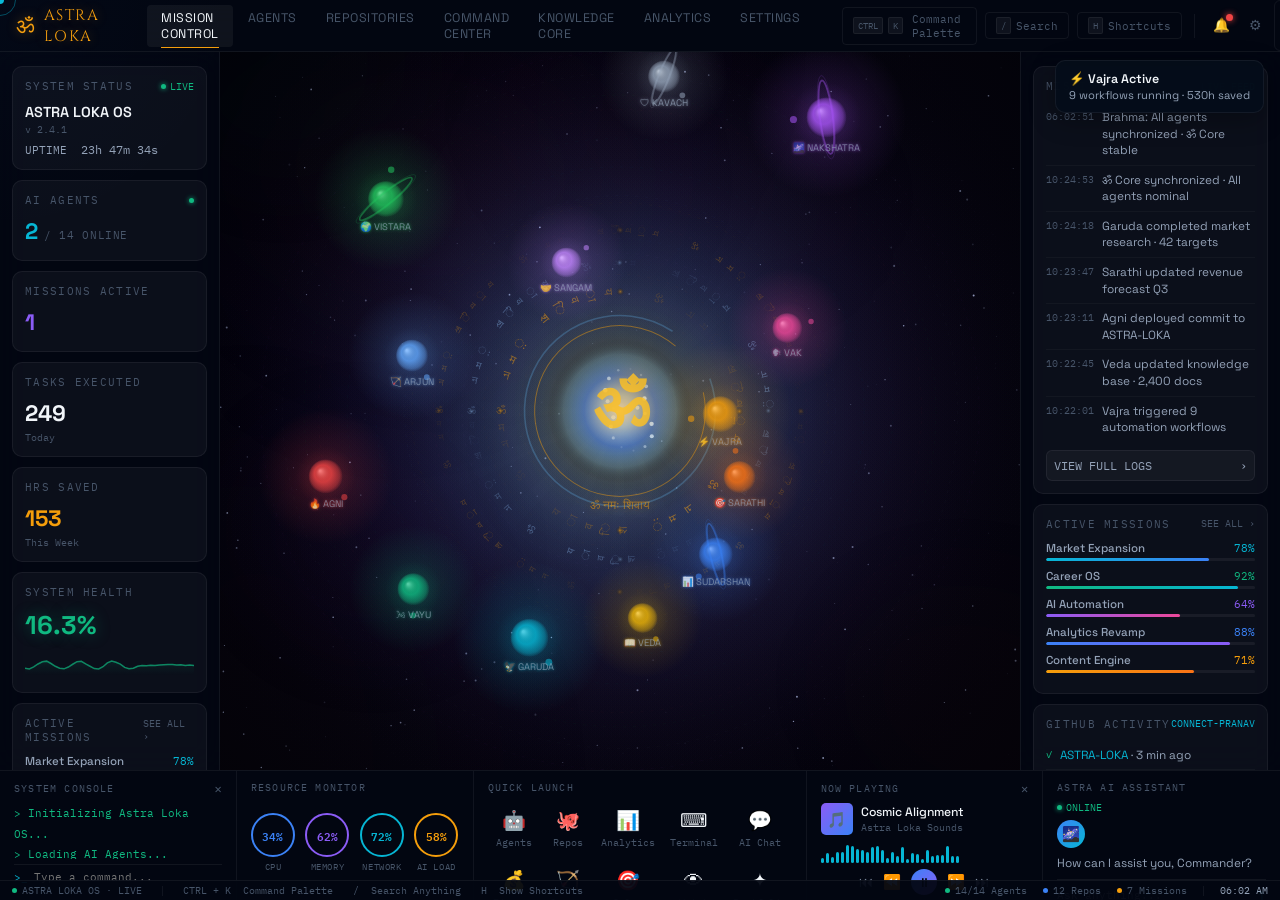
==== commit f3c73d0e: "Add files via upload" ====
--- a/index.html
+++ b/index.html
@@ -585,347 +585,338 @@
   const cv=document.getElementById('cosmos');
   const ctx=cv.getContext('2d');
   const tt=document.getElementById('planet-tt');
-  let W,H,t=0,hoveredPlanet=null,stars=[],nebula=[];
-
-  const agents=[
-    {id:'vajra',    name:'VAJRA',    icon:'⚡', role:'Automation Engine',     color:'#f59e0b',glow:'rgba(245,158,11,',  orbitR:.14,orbitSpeed:.22, size:18, load:88, status:'Active', mission:'Workflow Automation',  url:'https://connect-pranav.github.io/ASTRA-LOKA'},
-    {id:'sarathi',  name:'SARATHI',  icon:'🎯', role:'Strategy Advisor',      color:'#f97316',glow:'rgba(249,115,22,',  orbitR:.19,orbitSpeed:.15, size:16, load:69, status:'Active', mission:'Sales Forecast Q3',    url:'https://connect-pranav.github.io/Sales-Dashboard'},
-    {id:'sudarshan',name:'SUDARSHAN',icon:'📊', role:'Analytics Commander',   color:'#3b82f6',glow:'rgba(59,130,246,',  orbitR:.24,orbitSpeed:.11, size:17, load:71, status:'Active', mission:'KPI Dashboards',       url:'https://connect-pranav.github.io/Linkedin-Dashboard'},
-    {id:'veda',     name:'VEDA',     icon:'📖', role:'Knowledge Engine',      color:'#eab308',glow:'rgba(234,179,8,',   orbitR:.29,orbitSpeed:.09, size:15, load:43, status:'Beta',   mission:'Knowledge Base Build', url:'https://connect-pranav.github.io/Portfolio'},
-    {id:'garuda',   name:'GARUDA',   icon:'🦅', role:'Research Commander',    color:'#06b6d4',glow:'rgba(6,182,212,',   orbitR:.34,orbitSpeed:.13, size:19, load:76, status:'Active', mission:'Market Research',      url:'https://connect-pranav.github.io/Arena-Intelligence'},
-    {id:'vayu',     name:'VAYU',     icon:'🌬', role:'Communication Officer', color:'#10b981',glow:'rgba(16,185,129,',  orbitR:.38,orbitSpeed:.10, size:16, load:60, status:'Active', mission:'LinkedIn Outreach',    url:'https://connect-pranav.github.io/Portfolio'},
-    {id:'agni',     name:'AGNI',     icon:'🔥', role:'Code Architect',        color:'#ef4444',glow:'rgba(239,68,68,',   orbitR:.42,orbitSpeed:.17, size:17, load:78, status:'Active', mission:'Deploy ASTRA-LOKA',    url:'https://connect-pranav.github.io/ASTRA-LOKA'},
-    {id:'arjun',    name:'ARJUN',    icon:'🏹', role:'Career Agent',          color:'#60a5fa',glow:'rgba(96,165,250,',  orbitR:.30,orbitSpeed:.14, size:16, load:82, status:'Active', mission:'Career OS Build',      url:'https://connect-pranav.github.io/-Career-Transformation-OS'},
-    {id:'vistara',  name:'VISTARA',  icon:'🌍', role:'Expansion Intelligence',color:'#22c55e',glow:'rgba(34,197,94,',   orbitR:.44,orbitSpeed:.08, size:18, load:30, status:'Soon',   mission:'Market Expansion',     url:'https://connect-pranav.github.io/New-Market-Dashboard'},
-    {id:'sangam',   name:'SANGAM',   icon:'🤝', role:'Partner Network',       color:'#c084fc',glow:'rgba(192,132,252,', orbitR:.22,orbitSpeed:.12, size:15, load:25, status:'Soon',   mission:'Partner Mapping',      url:'https://connect-pranav.github.io/Linkedin-Dashboard'},
-    {id:'kavach',   name:'KAVACH',   icon:'🛡', role:'Security Guardian',     color:'#64748b',glow:'rgba(100,116,139,', orbitR:.47,orbitSpeed:.07, size:16, load:100,status:'Planning',mission:'Security Audit',       url:'https://connect-pranav.github.io/HEIMDALL-AI'},
-    {id:'nakshatra',name:'NAKSHATRA',icon:'🌌', role:'Orchestrator',          color:'#a855f7',glow:'rgba(168,85,247,',  orbitR:.50,orbitSpeed:.06, size:20, load:50, status:'Dev',     mission:'Multi-Agent Network',  url:'https://connect-pranav.github.io/ASTRA-LOKA'},
-    {id:'vak',      name:'VAK',      icon:'🗣', role:'Marketing Studio',      color:'#ec4899',glow:'rgba(236,72,153,',  orbitR:.26,orbitSpeed:.16, size:15, load:55, status:'Beta',    mission:'Content Calendar',     url:'https://connect-pranav.github.io/Channel-IH'},
+  let W,H,T=0,hov=null,stars=[],nebulae=[];
+
+  const AGENTS=[
+    {id:'vajra',     name:'VAJRA',     icon:'⚡', role:'Automation Engine',      col:'#f59e0b',gl:'rgba(245,158,11,',  or:.14,spd:.22, sz:18, load:88, status:'Active',  mission:'Workflow Automation',  url:'https://connect-pranav.github.io/ASTRA-LOKA'},
+    {id:'sarathi',   name:'SARATHI',   icon:'🎯', role:'Strategy Advisor',       col:'#f97316',gl:'rgba(249,115,22,',  or:.19,spd:.15, sz:16, load:69, status:'Active',  mission:'Sales Forecast Q3',    url:'https://connect-pranav.github.io/Sales-Dashboard'},
+    {id:'sudarshan', name:'SUDARSHAN', icon:'📊', role:'Analytics Commander',    col:'#3b82f6',gl:'rgba(59,130,246,',  or:.24,spd:.11, sz:17, load:71, status:'Active',  mission:'KPI Dashboards',       url:'https://connect-pranav.github.io/Linkedin-Dashboard'},
+    {id:'veda',      name:'VEDA',      icon:'📖', role:'Knowledge Engine',       col:'#eab308',gl:'rgba(234,179,8,',   or:.29,spd:.09, sz:15, load:43, status:'Beta',    mission:'Knowledge Base',       url:'https://connect-pranav.github.io/Portfolio'},
+    {id:'garuda',    name:'GARUDA',    icon:'🦅', role:'Research Commander',     col:'#06b6d4',gl:'rgba(6,182,212,',   or:.34,spd:.13, sz:19, load:76, status:'Active',  mission:'Market Research',      url:'https://connect-pranav.github.io/Arena-Intelligence'},
+    {id:'vayu',      name:'VAYU',      icon:'🌬', role:'Communication Officer',  col:'#10b981',gl:'rgba(16,185,129,',  or:.38,spd:.10, sz:16, load:60, status:'Active',  mission:'LinkedIn Outreach',    url:'https://connect-pranav.github.io/Portfolio'},
+    {id:'agni',      name:'AGNI',      icon:'🔥', role:'Code Architect',         col:'#ef4444',gl:'rgba(239,68,68,',   or:.42,spd:.17, sz:17, load:78, status:'Active',  mission:'Deploy ASTRA-LOKA',    url:'https://connect-pranav.github.io/ASTRA-LOKA'},
+    {id:'arjun',     name:'ARJUN',     icon:'🏹', role:'Career Agent',           col:'#60a5fa',gl:'rgba(96,165,250,',  or:.30,spd:.14, sz:16, load:82, status:'Active',  mission:'Career OS',            url:'https://connect-pranav.github.io/-Career-Transformation-OS'},
+    {id:'vistara',   name:'VISTARA',   icon:'🌍', role:'Expansion Intelligence', col:'#22c55e',gl:'rgba(34,197,94,',   or:.44,spd:.08, sz:18, load:30, status:'Soon',    mission:'Market Expansion',     url:'https://connect-pranav.github.io/New-Market-Dashboard'},
+    {id:'sangam',    name:'SANGAM',    icon:'🤝', role:'Partner Network',        col:'#c084fc',gl:'rgba(192,132,252,', or:.22,spd:.12, sz:15, load:25, status:'Soon',    mission:'Partner Mapping',      url:'https://connect-pranav.github.io/Linkedin-Dashboard'},
+    {id:'kavach',    name:'KAVACH',    icon:'🛡', role:'Security Guardian',      col:'#94a3b8',gl:'rgba(148,163,184,', or:.47,spd:.07, sz:16, load:100,status:'Planning',mission:'Security Audit',       url:'https://connect-pranav.github.io/HEIMDALL-AI'},
+    {id:'nakshatra', name:'NAKSHATRA', icon:'🌌', role:'Orchestrator',           col:'#a855f7',gl:'rgba(168,85,247,',  or:.50,spd:.06, sz:20, load:50, status:'Dev',     mission:'Multi-Agent Network',  url:'https://connect-pranav.github.io/ASTRA-LOKA'},
+    {id:'vak',       name:'VAK',       icon:'🗣', role:'Marketing Studio',       col:'#ec4899',gl:'rgba(236,72,153,',  or:.26,spd:.16, sz:15, load:55, status:'Beta',    mission:'Content Calendar',     url:'https://connect-pranav.github.io/Channel-IH'},
   ];
-
-  // Distribute starting angles
-  agents.forEach((a,i)=>{ a.angle = (i/agents.length)*Math.PI*2; a.selfRot=0; });
-
+  AGENTS.forEach((a,i)=>{a.angle=(i/AGENTS.length)*Math.PI*2;a.selfRot=Math.random()*Math.PI*2;});
+
+  /* resize */
   function resize(){
-    W=cv.width=cv.offsetWidth;
-    H=cv.height=cv.offsetHeight;
-    initStars();initNebula();
-  }
-
-  function initStars(){
-    stars=Array.from({length:280},()=>({
-      x:Math.random()*W, y:Math.random()*H,
-      r:Math.random()*1.2+.2, a:Math.random()*.7+.1,
-      twinkleSpeed:Math.random()*.04+.01, twinklePhase:Math.random()*Math.PI*2
+    W=cv.width=cv.offsetWidth;H=cv.height=cv.offsetHeight;
+    mkStars();mkNebulae();
+  }
+  function mkStars(){
+    stars=Array.from({length:320},()=>({
+      x:Math.random()*W,y:Math.random()*H,
+      r:Math.random()*.9+.15,a:Math.random()*.65+.1,
+      ph:Math.random()*Math.PI*2,sp:Math.random()*.03+.008
     }));
   }
-
-  function initNebula(){
-    nebula=Array.from({length:6},()=>({
-      x:Math.random()*W, y:Math.random()*H,
-      r:Math.random()*180+80,
-      color:`hsl(${Math.random()*60+200},70%,30%)`,
-      a:Math.random()*.06+.02,
-      drift:{x:(Math.random()-.5)*.15, y:(Math.random()-.5)*.1}
+  function mkNebulae(){
+    const cols=['#1e3a5f','#2d1b4e','#0f3d2e','#3d1a00','#1a0a3d'];
+    nebulae=Array.from({length:8},()=>({
+      x:Math.random()*W,y:Math.random()*H,
+      rx:Math.random()*220+60,ry:Math.random()*140+40,
+      rot:Math.random()*Math.PI,
+      col:cols[Math.floor(Math.random()*cols.length)],
+      a:Math.random()*.08+.03,
+      dx:(Math.random()-.5)*.08,dy:(Math.random()-.5)*.05
     }));
   }
 
-  function cx(){return W/2}
-  function cy(){return H/2}
-  function orbitPx(a){return Math.min(W,H)*a.orbitR}
-
-  function drawBackground(){
-    // Deep space gradient
-    const bg=ctx.createRadialGradient(cx(),cy(),0,cx(),cy(),Math.max(W,H)*.7);
-    bg.addColorStop(0,'rgba(8,12,30,1)');
-    bg.addColorStop(.4,'rgba(4,7,18,1)');
-    bg.addColorStop(1,'rgba(2,4,12,1)');
+  const cx=()=>W/2, cy=()=>H/2;
+  const or2px=r=>Math.min(W,H)*r;
+
+  /* ── BACKGROUND ── */
+  function drawBG(){
+    // Deep space base
+    const bg=ctx.createRadialGradient(cx(),cy(),0,cx(),cy(),Math.max(W,H)*.75);
+    bg.addColorStop(0,'#0a0818');bg.addColorStop(.4,'#060410');bg.addColorStop(1,'#020208');
     ctx.fillStyle=bg;ctx.fillRect(0,0,W,H);
 
-    // Nebula clouds
-    nebula.forEach(n=>{
-      n.x+=n.drift.x;n.y+=n.drift.y;
-      if(n.x<-n.r)n.x=W+n.r;if(n.x>W+n.r)n.x=-n.r;
-      if(n.y<-n.r)n.y=H+n.r;if(n.y>H+n.r)n.y=-n.r;
-      const g=ctx.createRadialGradient(n.x,n.y,0,n.x,n.y,n.r);
-      g.addColorStop(0,n.color.replace('30%','30%').replace('rgba','rgba').replace('hsl','').slice(0)+`99`);
-      const col=n.color;
-      g.addColorStop(0,col.replace('hsl(','rgba(').replace(')',`,${n.a*.8})`).replace(/\d+%/g,m=>parseInt(m)/100));
-      ctx.beginPath();ctx.arc(n.x,n.y,n.r,0,Math.PI*2);
-      // simple nebula
-      ctx.save();ctx.globalAlpha=n.a;ctx.fillStyle=n.color;
-      ctx.filter=`blur(${n.r*.4}px)`;ctx.fill();ctx.filter='none';ctx.restore();
+    // Nebulae
+    nebulae.forEach(n=>{
+      n.x+=n.dx;n.y+=n.dy;
+      if(n.x<-n.rx)n.x=W+n.rx;if(n.x>W+n.rx)n.x=-n.rx;
+      if(n.y<-n.ry)n.y=H+n.ry;if(n.y>H+n.ry)n.y=-n.ry;
+      ctx.save();
+      ctx.globalAlpha=n.a;
+      ctx.translate(n.x,n.y);ctx.rotate(n.rot);
+      ctx.filter=`blur(${n.rx*.35}px)`;
+      ctx.beginPath();ctx.ellipse(0,0,n.rx,n.ry,0,0,Math.PI*2);
+      ctx.fillStyle=n.col;ctx.fill();
+      ctx.filter='none';ctx.restore();
     });
 
-    // Stars with twinkle
+    // Stars twinkle
     stars.forEach(s=>{
-      const tw=Math.sin(t*s.twinkleSpeed+s.twinklePhase)*.3+.7;
+      const tw=Math.sin(T*s.sp+s.ph)*.25+.75;
       ctx.beginPath();ctx.arc(s.x,s.y,s.r,0,Math.PI*2);
-      ctx.fillStyle=`rgba(200,220,255,${s.a*tw})`;ctx.fill();
+      ctx.fillStyle=`rgba(200,215,255,${s.a*tw})`;ctx.fill();
     });
 
-    // Occasional shooting star
-    if(Math.random()<.003){
-      const sx=Math.random()*W,sy=Math.random()*H*.4;
-      const len=60+Math.random()*80;
-      ctx.beginPath();ctx.moveTo(sx,sy);ctx.lineTo(sx+len,sy+len*.3);
-      const sg=ctx.createLinearGradient(sx,sy,sx+len,sy+len*.3);
-      sg.addColorStop(0,'rgba(255,255,255,0)');sg.addColorStop(.5,'rgba(255,255,255,.6)');sg.addColorStop(1,'rgba(255,255,255,0)');
-      ctx.strokeStyle=sg;ctx.lineWidth=1.5;ctx.stroke();
+    // Shooting star occasionally
+    if(Math.random()<.004){
+      const sx=Math.random()*W,sy=Math.random()*(H*.5);
+      const sl=50+Math.random()*100;
+      ctx.beginPath();ctx.moveTo(sx,sy);ctx.lineTo(sx+sl,sy+sl*.25);
+      const sg=ctx.createLinearGradient(sx,sy,sx+sl,sy+sl*.25);
+      sg.addColorStop(0,'transparent');sg.addColorStop(.5,'rgba(255,255,255,.5)');sg.addColorStop(1,'transparent');
+      ctx.strokeStyle=sg;ctx.lineWidth=1.2;ctx.stroke();
     }
   }
 
-  function drawOmCore(){
+  /* ── OM CORE ── */
+  function drawCore(){
     const x=cx(),y=cy();
-    const pulse=1+Math.sin(t*.8)*.04;
-    const coreR=Math.min(W,H)*.1*pulse;
+    const pulse=1+Math.sin(T*.7)*.038;
+    const cr=Math.min(W,H)*.1*pulse;
 
     // Volumetric light rays
-    for(let i=0;i<12;i++){
-      const angle=i*(Math.PI/6)+t*.04;
-      const rayLen=coreR*3.5+Math.sin(t+i)*.3*coreR;
-      ctx.save();
-      ctx.globalAlpha=.025+Math.sin(t*.5+i)*.015;
+    for(let i=0;i<16;i++){
+      const ang=i*(Math.PI*2/16)+T*.025;
+      const rl=cr*(3.2+Math.sin(T*.4+i)*.5);
+      ctx.save();ctx.globalAlpha=.018+Math.sin(T*.3+i*.4)*.01;
       ctx.beginPath();
       ctx.moveTo(x,y);
-      const rx1=x+Math.cos(angle-0.08)*rayLen,ry1=y+Math.sin(angle-0.08)*rayLen;
-      const rx2=x+Math.cos(angle+0.08)*rayLen,ry2=y+Math.sin(angle+0.08)*rayLen;
-      ctx.lineTo(rx1,ry1);ctx.lineTo(rx2,ry2);ctx.closePath();
-      const rg=ctx.createRadialGradient(x,y,0,x,y,rayLen);
-      rg.addColorStop(0,'rgba(245,158,11,0.8)');rg.addColorStop(1,'rgba(99,179,237,0)');
+      ctx.lineTo(x+Math.cos(ang-.06)*rl,y+Math.sin(ang-.06)*rl);
+      ctx.lineTo(x+Math.cos(ang+.06)*rl,y+Math.sin(ang+.06)*rl);
+      ctx.closePath();
+      const rg=ctx.createRadialGradient(x,y,0,x,y,rl);
+      rg.addColorStop(0,'rgba(245,158,11,.9)');rg.addColorStop(.6,'rgba(99,179,237,.3)');rg.addColorStop(1,'transparent');
       ctx.fillStyle=rg;ctx.fill();
       ctx.restore();
     }
 
-    // Outer nebula glow layers
-    for(let i=5;i>=0;i--){
-      const r2=coreR*(2.5+i*.8);
-      const g=ctx.createRadialGradient(x,y,0,x,y,r2);
-      g.addColorStop(0,`rgba(245,158,11,${.12-i*.018})`);
-      g.addColorStop(.3,`rgba(99,179,237,${.08-i*.012})`);
-      g.addColorStop(.7,`rgba(139,92,246,${.04-i*.006})`);
-      g.addColorStop(1,'rgba(0,0,0,0)');
-      ctx.beginPath();ctx.arc(x,y,r2,0,Math.PI*2);
-      ctx.fillStyle=g;ctx.fill();
+    // Outer cosmic halos
+    for(let i=6;i>=0;i--){
+      const hr=cr*(2.2+i*.75);
+      const hg=ctx.createRadialGradient(x,y,cr*.2,x,y,hr);
+      hg.addColorStop(0,`rgba(245,158,11,${.14-i*.018})`);
+      hg.addColorStop(.35,`rgba(99,179,237,${.09-i*.011})`);
+      hg.addColorStop(.7,`rgba(139,92,246,${.05-i*.006})`);
+      hg.addColorStop(1,'transparent');
+      ctx.beginPath();ctx.arc(x,y,hr,0,Math.PI*2);ctx.fillStyle=hg;ctx.fill();
     }
 
-    // MANTRA RINGS — 3 independent rings
-    const mantras=['ॐ नमः शिवाय  ','ॐ नमः शिवाय  '];
+    // ═══ THREE MANTRA RINGS ═══
+    const mantra='ॐ नमः शिवाय  ';
     const rings=[
-      {r:coreR*1.7, speed:.008,  dir:1,  fontSize:11, alpha:.45, color:'rgba(245,158,11,'},
-      {r:coreR*2.1, speed:.005,  dir:-1, fontSize:10, alpha:.32, color:'rgba(99,179,237,'},
-      {r:coreR*2.55,speed:.003,  dir:1,  fontSize:9,  alpha:.22, color:'rgba(245,158,11,'},
+      {r:cr*1.65, spd:.009, dir:1,  fs:12, a:.55, col:'rgba(245,158,11,'},
+      {r:cr*2.05, spd:.006, dir:-1, fs:10.5,a:.4, col:'rgba(147,197,253,'},
+      {r:cr*2.5,  spd:.004, dir:1,  fs:9.5, a:.28, col:'rgba(245,158,11,'},
     ];
-    rings.forEach((ring,ri)=>{
-      const fullMantra=(mantras[0]+mantras[0]+mantras[0]+mantras[0]).repeat(3);
+    rings.forEach(ring=>{
+      const chars=(mantra.repeat(8)).split('');
+      const total=Math.floor((Math.PI*2*ring.r)/(ring.fs*1.45));
       ctx.save();
       ctx.translate(x,y);
-      ctx.rotate(t*ring.speed*ring.dir);
-      ctx.font=`${ring.fontSize}px serif`;
-      ctx.fillStyle=ring.color+ring.alpha+')';
+      ctx.rotate(T*ring.spd*ring.dir);
+      ctx.font=`${ring.fs}px serif`;
       ctx.textAlign='center';ctx.textBaseline='middle';
-      const chars=fullMantra.split('');
-      const total=Math.floor(Math.PI*2*ring.r/(ring.fontSize*1.4));
       for(let i=0;i<Math.min(chars.length,total);i++){
-        const angle=(i/total)*Math.PI*2-(Math.PI/2);
-        ctx.save();ctx.rotate(angle);ctx.translate(0,-ring.r);ctx.rotate(Math.PI/2);
-        const charAlpha=ring.alpha*(0.6+Math.sin(t*.5+i*.3)*.4);
-        ctx.fillStyle=ring.color+charAlpha+')';
+        const ang=(i/total)*Math.PI*2-(Math.PI/2);
+        const fade=ring.a*(0.55+Math.sin(T*.4+i*.28)*.45);
+        ctx.save();ctx.rotate(ang);ctx.translate(0,-ring.r);ctx.rotate(Math.PI/2);
+        ctx.fillStyle=ring.col+fade+')';
         ctx.fillText(chars[i%chars.length],0,0);
         ctx.restore();
       }
       ctx.restore();
 
-      // Ring particle emission
-      for(let i=0;i<3;i++){
-        const pa=(t*ring.speed*ring.dir+i*2.1)%(Math.PI*2);
+      // Ring glow particles
+      for(let i=0;i<4;i++){
+        const pa=(T*ring.spd*ring.dir+i*(Math.PI/2))%(Math.PI*2);
         const px2=x+Math.cos(pa)*ring.r,py2=y+Math.sin(pa)*ring.r;
-        ctx.beginPath();ctx.arc(px2,py2,1.5,0,Math.PI*2);
-        ctx.fillStyle=ring.color+(ring.alpha*.8)+')';ctx.fill();
+        const pg=ctx.createRadialGradient(px2,py2,0,px2,py2,4);
+        pg.addColorStop(0,ring.col+ring.a+')');pg.addColorStop(1,'transparent');
+        ctx.beginPath();ctx.arc(px2,py2,4,0,Math.PI*2);ctx.fillStyle=pg;ctx.fill();
       }
     });
 
-    // Spinning core ring
-    ctx.save();ctx.translate(x,y);
-    ctx.rotate(t*.3);
-    ctx.beginPath();ctx.arc(0,0,coreR*1.2,0,Math.PI*1.65);
-    ctx.strokeStyle='rgba(245,158,11,0.5)';ctx.lineWidth=1.5;ctx.stroke();
-    ctx.restore();
-    ctx.save();ctx.translate(x,y);
-    ctx.rotate(-t*.18);
-    ctx.beginPath();ctx.arc(0,0,coreR*1.35,-0.4,Math.PI*1.3);
-    ctx.strokeStyle='rgba(99,179,237,0.3)';ctx.lineWidth=1;ctx.stroke();
-    ctx.restore();
-
-    // Core fill - blue cosmic energy
-    const cg=ctx.createRadialGradient(x,y,0,x,y,coreR);
-    cg.addColorStop(0,'rgba(186,230,255,0.95)');
-    cg.addColorStop(.25,'rgba(147,197,253,0.85)');
-    cg.addColorStop(.55,'rgba(59,130,246,0.6)');
-    cg.addColorStop(.8,'rgba(99,179,237,0.25)');
-    cg.addColorStop(1,'rgba(59,130,246,0)');
-    ctx.beginPath();ctx.arc(x,y,coreR,0,Math.PI*2);
-    ctx.fillStyle=cg;ctx.fill();
-
-    // Particle cluster inside core
-    for(let i=0;i<18;i++){
-      const pa=t*.4+i*(Math.PI*2/18);
-      const pd=coreR*(0.4+Math.sin(t*.6+i)*.3);
+    // Spinning orbit rings around core
+    [[cr*1.18,.28,1,'rgba(245,158,11,.45)'],[cr*1.32,-.16,1.6,'rgba(99,179,237,.28)']].forEach(([r,spd,lw,col])=>{
+      ctx.save();ctx.translate(x,y);ctx.rotate(T*spd);
+      ctx.beginPath();ctx.arc(0,0,r,-.3,Math.PI*1.7);
+      ctx.strokeStyle=col;ctx.lineWidth=lw;ctx.stroke();
+      ctx.restore();
+    });
+
+    // Core body — blue cosmic energy
+    const cg=ctx.createRadialGradient(x,y,0,x,y,cr);
+    cg.addColorStop(0,'rgba(219,234,254,.98)');
+    cg.addColorStop(.22,'rgba(147,197,253,.9)');
+    cg.addColorStop(.5,'rgba(59,130,246,.65)');
+    cg.addColorStop(.78,'rgba(99,179,237,.25)');
+    cg.addColorStop(1,'transparent');
+    ctx.beginPath();ctx.arc(x,y,cr,0,Math.PI*2);ctx.fillStyle=cg;ctx.fill();
+
+    // Inner particle cluster
+    for(let i=0;i<22;i++){
+      const pa=T*.35+i*(Math.PI*2/22);
+      const pd=cr*(.3+Math.sin(T*.55+i*.45)*.3);
       const px2=x+Math.cos(pa)*pd,py2=y+Math.sin(pa)*pd;
-      ctx.beginPath();ctx.arc(px2,py2,1.8,0,Math.PI*2);
-      ctx.fillStyle=`rgba(219,234,254,${.5+Math.sin(t+i)*.3})`;ctx.fill();
+      ctx.beginPath();ctx.arc(px2,py2,1.6+Math.sin(T+i)*.6,0,Math.PI*2);
+      ctx.fillStyle=`rgba(224,242,255,${.45+Math.sin(T*.7+i)*.35})`;ctx.fill();
     }
 
-    // OM symbol
+    // OM glyph
     ctx.save();
-    ctx.font=`bold ${coreR*.85}px serif`;
+    const omSize=cr*.9+Math.sin(T*.4)*.06*cr;
+    ctx.font=`bold ${omSize}px serif`;
     ctx.textAlign='center';ctx.textBaseline='middle';
-    const omAlpha=0.82+Math.sin(t*.5)*.12;
-    ctx.shadowColor='rgba(245,158,11,0.8)';
-    ctx.shadowBlur=20+Math.sin(t*.4)*10;
-    ctx.fillStyle=`rgba(251,191,36,${omAlpha})`;
+    ctx.shadowColor='rgba(245,158,11,.9)';
+    ctx.shadowBlur=22+Math.sin(T*.35)*10;
+    ctx.fillStyle=`rgba(251,191,36,${.82+Math.sin(T*.5)*.12})`;
     ctx.fillText('ॐ',x,y);
     ctx.restore();
 
-    // Core mantra label below
+    // Sub-label
     ctx.save();
-    ctx.font=`${11+Math.sin(t*.3)}px serif`;
+    ctx.font=`${12+Math.sin(T*.25)}px serif`;
     ctx.textAlign='center';ctx.textBaseline='top';
-    ctx.fillStyle=`rgba(245,158,11,${.5+Math.sin(t*.4)*.15})`;
-    ctx.shadowColor='rgba(245,158,11,0.4)';ctx.shadowBlur=8;
-    ctx.fillText('ॐ नमः शिवाय',x,y+coreR+14);
+    ctx.shadowColor='rgba(245,158,11,.5)';ctx.shadowBlur=10;
+    ctx.fillStyle=`rgba(245,158,11,${.55+Math.sin(T*.35)*.15})`;
+    ctx.fillText('ॐ नमः शिवाय',x,y+cr+16);
     ctx.restore();
   }
 
-  function drawPlanet(a){
-    const r=orbitPx(a);
+  /* ── PLANET AGENTS ── */
+  function drawAgent(a){
+    const r=or2px(a.or);
     const px=cx()+Math.cos(a.angle)*r;
     const py=cy()+Math.sin(a.angle)*r;
-    const isH=hoveredPlanet===a.id;
+    const isH=hov===a.id;
     a.px=px;a.py=py;
-
-    // Orbit trail
-    ctx.beginPath();
-    ctx.arc(cx(),cy(),r,0,Math.PI*2);
-    ctx.strokeStyle=isH?`${a.glow}0.18)`:`${a.glow}0.07)`;
-    ctx.lineWidth=isH?1:0.5;ctx.setLineDash([3,6]);ctx.stroke();ctx.setLineDash([]);
-
-    const ps=a.size*(isH?1.4:1);
-
-    // Planet glow
-    const g2=ctx.createRadialGradient(px,py,0,px,py,ps*3.5);
-    g2.addColorStop(0,`${a.glow}${isH?.45:.2})`);
-    g2.addColorStop(1,`${a.glow}0)`);
-    ctx.beginPath();ctx.arc(px,py,ps*3.5,0,Math.PI*2);
-    ctx.fillStyle=g2;ctx.fill();
-
-    // Planet atmosphere
-    const atm=ctx.createRadialGradient(px,py,ps*.5,px,py,ps*1.6);
-    atm.addColorStop(0,`${a.glow}.06)`);
-    atm.addColorStop(1,`${a.glow}0)`);
-    ctx.beginPath();ctx.arc(px,py,ps*1.6,0,Math.PI*2);
-    ctx.fillStyle=atm;ctx.fill();
-
-    // Planet body
-    const pg=ctx.createRadialGradient(px-ps*.28,py-ps*.28,0,px,py,ps);
-    pg.addColorStop(0,a.color+'ee');
-    pg.addColorStop(.5,a.color+'aa');
-    pg.addColorStop(1,a.color+'44');
-    ctx.beginPath();ctx.arc(px,py,ps,0,Math.PI*2);
-    ctx.fillStyle=pg;ctx.fill();
-
-    // Planet ring (for some)
-    if(['sudarshan','nakshatra','vistara','kavach'].includes(a.id)){
-      ctx.save();ctx.translate(px,py);ctx.rotate(a.selfRot+.4);
-      ctx.beginPath();ctx.ellipse(0,0,ps*1.8,ps*.35,Math.PI*.15,0,Math.PI*2);
-      ctx.strokeStyle=`${a.glow}.4)`;ctx.lineWidth=1.5;ctx.stroke();
+    const sz=a.sz*(isH?1.45:1);
+
+    // Orbit path
+    ctx.beginPath();ctx.arc(cx(),cy(),r,0,Math.PI*2);
+    ctx.strokeStyle=isH?`${a.gl}.22)`:`${a.gl}.06)`;
+    ctx.lineWidth=isH?1.2:.5;ctx.setLineDash([3,7]);ctx.stroke();ctx.setLineDash([]);
+
+    // Planet outer glow
+    const og=ctx.createRadialGradient(px,py,0,px,py,sz*4);
+    og.addColorStop(0,`${a.gl}${isH?.55:.22})`);
+    og.addColorStop(1,`${a.gl}0)`);
+    ctx.beginPath();ctx.arc(px,py,sz*4,0,Math.PI*2);ctx.fillStyle=og;ctx.fill();
+
+    // Atmosphere halo
+    const ah=ctx.createRadialGradient(px,py,sz*.4,px,py,sz*1.75);
+    ah.addColorStop(0,`${a.gl}.12)`);ah.addColorStop(1,`${a.gl}0)`);
+    ctx.beginPath();ctx.arc(px,py,sz*1.75,0,Math.PI*2);ctx.fillStyle=ah;ctx.fill();
+
+    // Planet body with 3D gradient
+    const pg=ctx.createRadialGradient(px-sz*.3,py-sz*.3,sz*.1,px,py,sz);
+    pg.addColorStop(0,a.col+'ff');pg.addColorStop(.45,a.col+'cc');pg.addColorStop(.85,a.col+'66');pg.addColorStop(1,a.col+'11');
+    ctx.beginPath();ctx.arc(px,py,sz,0,Math.PI*2);ctx.fillStyle=pg;ctx.fill();
+
+    // Surface highlight
+    const hl=ctx.createRadialGradient(px-sz*.32,py-sz*.32,sz*.05,px-sz*.15,py-sz*.15,sz*.5);
+    hl.addColorStop(0,'rgba(255,255,255,.28)');hl.addColorStop(1,'transparent');
+    ctx.beginPath();ctx.arc(px,py,sz,0,Math.PI*2);ctx.fillStyle=hl;ctx.fill();
+
+    // Planet ring (Sudarshan/Nakshatra/Kavach)
+    if(['sudarshan','nakshatra','kavach','vistara'].includes(a.id)){
+      ctx.save();ctx.translate(px,py);ctx.rotate(a.selfRot*.4+.5);
+      ctx.beginPath();ctx.ellipse(0,0,sz*1.85,sz*.32,Math.PI*.18,0,Math.PI*2);
+      ctx.strokeStyle=`${a.gl}.42)`;ctx.lineWidth=1.8;ctx.stroke();
+      // second faint ring
+      ctx.beginPath();ctx.ellipse(0,0,sz*2.1,sz*.38,Math.PI*.18,0,Math.PI*2);
+      ctx.strokeStyle=`${a.gl}.18)`;ctx.lineWidth=.8;ctx.stroke();
       ctx.restore();
     }
 
-    // Agent icon label
-    ctx.font=`${isH?12:10}px 'Space Grotesk',sans-serif`;
-    ctx.fillStyle=isH?'rgba(241,245,249,0.95)':'rgba(148,163,184,0.75)';
-    ctx.textAlign='center';ctx.textBaseline='top';
-    ctx.fillText(a.icon+' '+a.name,px,py+ps+5);
-
-    // Connecting line to core on hover
+    // Tiny orbiting moon
+    {
+      const mAng=a.selfRot*3.2;
+      const md=sz*1.65;
+      const mx2=px+Math.cos(mAng)*md,my2=py+Math.sin(mAng)*md;
+      ctx.beginPath();ctx.arc(mx2,my2,sz*.18,0,Math.PI*2);
+      ctx.fillStyle=`${a.gl}.55)`;ctx.fill();
+    }
+
+    // Connection line to core on hover
     if(isH){
       const lg=ctx.createLinearGradient(cx(),cy(),px,py);
-      lg.addColorStop(0,`${a.glow}0)`);
-      lg.addColorStop(.5,`${a.glow}.3)`);
-      lg.addColorStop(1,`${a.glow}.6)`);
+      lg.addColorStop(0,`${a.gl}0)`);lg.addColorStop(.5,`${a.gl}.25)`);lg.addColorStop(1,`${a.gl}.6)`);
       ctx.beginPath();ctx.moveTo(cx(),cy());ctx.lineTo(px,py);
       ctx.strokeStyle=lg;ctx.lineWidth=1.2;ctx.stroke();
     }
 
-    // Tiny moon orbiting planet
-    if(a.selfRot!==undefined){
-      const mAngle=a.selfRot*2.5;
-      const moonR=ps*1.4;
-      const mx2=px+Math.cos(mAngle)*moonR,my2=py+Math.sin(mAngle)*moonR;
-      ctx.beginPath();ctx.arc(mx2,my2,2.5,0,Math.PI*2);
-      ctx.fillStyle=`${a.glow}.5)`;ctx.fill();
+    // Label
+    ctx.save();
+    const lfs=isH?12:9.5;
+    ctx.font=`${isH?'600 ':''}${lfs}px 'Space Grotesk',sans-serif`;
+    ctx.fillStyle=isH?'rgba(241,245,249,.95)':'rgba(148,163,184,.72)';
+    ctx.textAlign='center';ctx.textBaseline='top';
+    ctx.shadowColor=a.col;ctx.shadowBlur=isH?8:3;
+    ctx.fillText(`${a.icon} ${a.name}`,px,py+sz+6);
+    if(isH){
+      ctx.font=`9px 'IBM Plex Mono',sans-serif`;
+      ctx.fillStyle=`${a.gl}.65)`;ctx.shadowBlur=0;
+      ctx.fillText(a.role,px,py+sz+20);
     }
-
-    a.selfRot+=.008;
-  }
-
-  // Mouse hover
+    ctx.restore();
+
+    a.selfRot+=.006;
+    a.angle+=a.spd*.0055;
+  }
+
+  /* ── TOOLTIP ── */
   cv.addEventListener('mousemove',e=>{
-    const rect=cv.getBoundingClientRect();
-    const mx=e.clientX-rect.left,my=e.clientY-rect.top;
+    const rc=cv.getBoundingClientRect();
+    const mx=e.clientX-rc.left,my=e.clientY-rc.top;
     let found=null;
-    agents.forEach(a=>{
+    AGENTS.forEach(a=>{
       if(!a.px)return;
-      const dist=Math.hypot(mx-a.px,my-a.py);
-      if(dist<a.size*2.2)found=a.id;
+      if(Math.hypot(mx-a.px,my-a.py)<a.sz*2.4)found=a.id;
     });
-    hoveredPlanet=found;
+    hov=found;
     if(found){
-      const a=agents.find(x=>x.id===found);
-      const statusColor=a.status==='Active'?'var(--green)':a.status==='Beta'?'var(--blue)':a.status==='Dev'?'var(--purple)':'var(--gold)';
+      const a=AGENTS.find(x=>x.id===found);
+      const scol=a.status==='Active'?'#10b981':a.status==='Beta'?'#3b82f6':a.status==='Dev'?'#8b5cf6':'#f59e0b';
       tt.innerHTML=`
         <div class="pt-name">${a.icon} ${a.name}</div>
         <div class="pt-role">${a.role}</div>
-        <div class="pt-row"><span class="pt-key">Status</span><span class="pt-val" style="color:${statusColor}">${a.status}</span></div>
+        <div class="pt-row"><span class="pt-key">Status</span><span class="pt-val" style="color:${scol}">${a.status}</span></div>
         <div class="pt-row"><span class="pt-key">Mission</span><span class="pt-val">${a.mission}</span></div>
         <div class="pt-row"><span class="pt-key">CPU Load</span><span class="pt-val">${a.load}%</span></div>
-        <div class="pt-bar-w"><div class="pt-bar-f" style="width:${a.load}%;background:${a.color}"></div></div>
+        <div class="pt-bar-w"><div class="pt-bar-f" style="width:${a.load}%;background:${a.col}"></div></div>
         <div class="pt-btns">
           <a href="${a.url}" target="_blank" class="pt-btn primary">🚀 Open Live</a>
           <a href="https://github.com/Connect-Pranav" target="_blank" class="pt-btn">🐙 GitHub</a>
         </div>`;
-      const tx=Math.min(e.clientX-rect.left+16,W-230);
-      const ty=Math.max(e.clientY-rect.top-110,8);
+      const tx=Math.min(mx+14,W-230);
+      const ty=Math.max(my-110,4);
       tt.style.left=tx+'px';tt.style.top=ty+'px';
-      tt.classList.add('show');
-      cv.style.cursor='pointer';
+      tt.classList.add('show');cv.style.cursor='pointer';
     } else {
       tt.classList.remove('show');cv.style.cursor='none';
     }
   });
-  cv.addEventListener('mouseleave',()=>{hoveredPlanet=null;tt.classList.remove('show')});
+  cv.addEventListener('mouseleave',()=>{hov=null;tt.classList.remove('show')});
   cv.addEventListener('click',()=>{
-    if(hoveredPlanet){
-      const a=agents.find(x=>x.id===hoveredPlanet);
-      if(a)window.open(a.url,'_blank');
-    }
+    if(hov){const a=AGENTS.find(x=>x.id===hov);if(a)window.open(a.url,'_blank');}
   });
 
-  function animate(){
-    t+=0.012;
-    agents.forEach(a=>{a.angle+=a.orbitSpeed*.006});
-    drawBackground();
-    drawOmCore();
-    agents.forEach(drawPlanet);
-    requestAnimationFrame(animate);
-  }
-
-  resize();animate();
+  /* ── RENDER LOOP ── */
+  function frame(){
+    T+=.011;
+    drawBG();
+    drawCore();
+    AGENTS.forEach(drawAgent);
+    requestAnimationFrame(frame);
+  }
+  resize();frame();
   addEventListener('resize',resize);
 })();
 
-/* ════ SPARKLINE ════ */
+/* ════ SPARKLINE ════ *//* ════ SPARKLINE ════ */
 (function(){
   const cv=document.getElementById('sparkline');
   if(!cv)return;
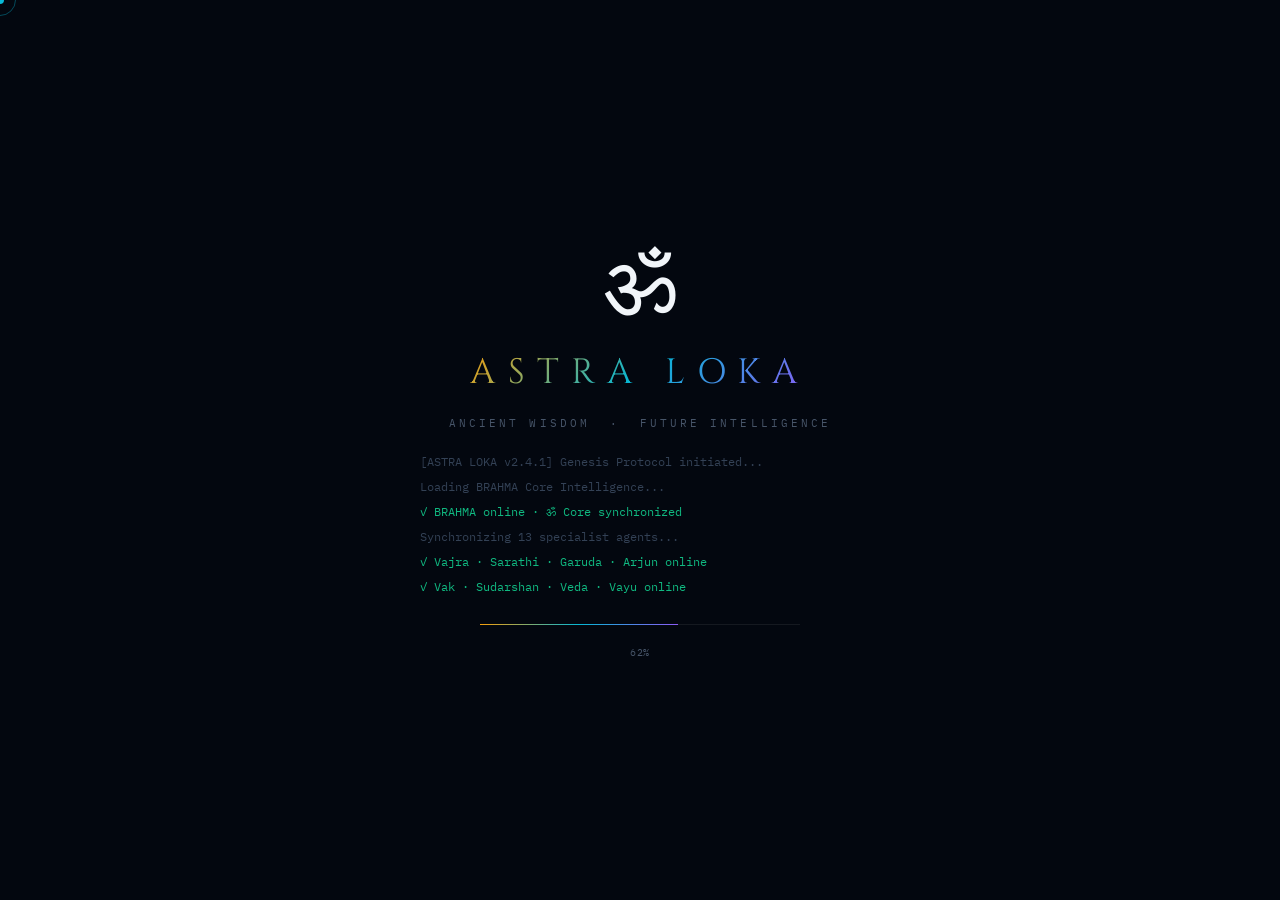
==== commit 056bb2ef: "Add files via upload" ====
--- a/index.html
+++ b/index.html
@@ -3,639 +3,550 @@
 <head>
 <meta charset="UTF-8">
 <meta name="viewport" content="width=device-width, initial-scale=1.0">
-<meta name="description" content="ASTRA LOKA — An AI Civilization. Ancient Wisdom. Future Intelligence.">
+<meta name="description" content="ASTRA LOKA — An AI Civilization. Ancient Wisdom. Future Intelligence. Built by Pranav Kumar.">
 <title>ASTRA LOKA — Ancient Wisdom. Future Intelligence.</title>
-<link rel="icon" href="data:image/svg+xml,<svg xmlns='http://www.w3.org/2000/svg' viewBox='0 0 32 32'><rect width='32' height='32' rx='8' fill='%23030712'/><text y='24' x='4' font-size='20'>ॐ</text></svg>">
+<link rel="icon" href="data:image/svg+xml,<svg xmlns='http://www.w3.org/2000/svg' viewBox='0 0 32 32'><rect width='32' height='32' rx='8' fill='%23030712'/><text y='25' x='4' font-size='22'>ॐ</text></svg>">
+<link rel="preconnect" href="https://fonts.googleapis.com">
 <link href="https://fonts.googleapis.com/css2?family=Space+Grotesk:wght@300;400;500;600;700&family=IBM+Plex+Mono:wght@300;400;500&family=Cinzel:wght@400;600&display=swap" rel="stylesheet">
 <style>
 :root{
-  --bg:#030712;--bg2:#050d1a;--bg3:rgba(255,255,255,.04);--bg4:rgba(255,255,255,.07);
-  --border:rgba(255,255,255,.06);--bgl:rgba(99,179,237,.25);
+  --bg:#03070f;--bg2:#060d1a;--bg3:rgba(255,255,255,.042);--bg4:rgba(255,255,255,.07);
+  --border:rgba(255,255,255,.065);--bgl:rgba(99,179,237,.28);
   --blue:#3b82f6;--cyan:#06b6d4;--purple:#8b5cf6;--gold:#f59e0b;
   --green:#10b981;--red:#ef4444;--pink:#ec4899;--orange:#f97316;
   --txt:#f1f5f9;--txt2:#94a3b8;--txt3:#475569;
   --fd:'Space Grotesk',sans-serif;--fm:'IBM Plex Mono',monospace;--fc:'Cinzel',serif;
-  --t:.28s cubic-bezier(.4,0,.2,1);
 }
 *,*::before,*::after{box-sizing:border-box;margin:0;padding:0}
-html,body{width:100%;height:100%;overflow:hidden;font-family:var(--fd);background:var(--bg);color:var(--txt);cursor:none}
-a{color:inherit;text-decoration:none}
-button{cursor:none;font-family:inherit;border:none;background:none}
-::-webkit-scrollbar{width:3px}::-webkit-scrollbar-track{background:transparent}::-webkit-scrollbar-thumb{background:rgba(99,179,237,.2);border-radius:2px}
+html,body{width:100%;height:100%;overflow:hidden;font-family:var(--fd);background:var(--bg);color:var(--txt)}
+a{color:inherit;text-decoration:none}button{font-family:inherit;border:none;background:none}
+ul{list-style:none}
+::-webkit-scrollbar{width:3px}::-webkit-scrollbar-track{background:transparent}::-webkit-scrollbar-thumb{background:rgba(99,179,237,.22);border-radius:2px}
 
 /* ── CURSOR ── */
-#cur-d{position:fixed;width:8px;height:8px;background:var(--cyan);border-radius:50%;pointer-events:none;z-index:9999;transform:translate(-50%,-50%);mix-blend-mode:screen;transition:width .15s,height .15s}
-#cur-r{position:fixed;width:32px;height:32px;border:1px solid rgba(6,182,212,.4);border-radius:50%;pointer-events:none;z-index:9998;transform:translate(-50%,-50%);transition:width .3s,height .3s}
-#cur-trail{position:fixed;pointer-events:none;z-index:9997}
+#cd{position:fixed;width:8px;height:8px;background:var(--cyan);border-radius:50%;pointer-events:none;z-index:9999;transform:translate(-50%,-50%);mix-blend-mode:screen;transition:width .15s,height .15s;cursor:none}
+#cr{position:fixed;width:32px;height:32px;border:1px solid rgba(6,182,212,.38);border-radius:50%;pointer-events:none;z-index:9998;transform:translate(-50%,-50%);transition:width .28s,height .28s,border-color .28s;cursor:none}
+body{cursor:none}a,button{cursor:none}
 
 /* ── BOOT ── */
-#boot{position:fixed;inset:0;z-index:5000;background:var(--bg);display:flex;flex-direction:column;align-items:center;justify-content:center;gap:24px}
-#boot.out{animation:bootOut .8s ease forwards}
-@keyframes bootOut{to{opacity:0;transform:scale(1.03);pointer-events:none}}
-.boot-om{font-size:5rem;color:var(--gold);text-shadow:0 0 40px rgba(245,158,11,.6),0 0 80px rgba(245,158,11,.3);animation:omPulse 2s ease-in-out infinite;font-family:serif}
-@keyframes omPulse{0%,100%{text-shadow:0 0 40px rgba(245,158,11,.5),0 0 80px rgba(245,158,11,.2)}50%{text-shadow:0 0 60px rgba(245,158,11,.9),0 0 120px rgba(245,158,11,.5),0 0 200px rgba(99,179,237,.3)}}
-.boot-title{font-family:var(--fc);font-size:2rem;letter-spacing:.3em;background:linear-gradient(135deg,#f59e0b,#06b6d4,#8b5cf6);-webkit-background-clip:text;-webkit-text-fill-color:transparent;background-clip:text}
-.boot-sub{font-family:var(--fm);font-size:.7rem;color:var(--txt3);letter-spacing:.25em;text-transform:uppercase}
-.boot-term{width:420px;max-width:88vw;font-family:var(--fm);font-size:.75rem;min-height:140px;color:var(--green)}
-.boot-bl{line-height:2}
-.boot-bar-w{width:320px;max-width:82vw;height:1px;background:rgba(255,255,255,.06)}
-.boot-bar-f{height:100%;background:linear-gradient(90deg,var(--gold),var(--cyan),var(--purple));width:0;transition:width .3s ease}
-.boot-pct{font-family:var(--fm);font-size:.66rem;color:var(--txt3)}
-
-/* ── MAIN LAYOUT ── */
-#app{position:fixed;inset:0;display:grid;grid-template-rows:52px 1fr 130px;grid-template-columns:220px 1fr 260px;opacity:0;transition:opacity .8s ease}
-#app.show{opacity:1}
+#boot{position:fixed;inset:0;z-index:6000;background:var(--bg);display:flex;flex-direction:column;align-items:center;justify-content:center;gap:20px;transition:opacity .9s ease}
+#boot.out{opacity:0;pointer-events:none}
+.b-om{font-size:5.5rem;line-height:1;animation:omB 2.2s ease-in-out infinite alternate}
+@keyframes omB{from{filter:drop-shadow(0 0 18px rgba(245,158,11,.5)) drop-shadow(0 0 40px rgba(99,179,237,.2))}to{filter:drop-shadow(0 0 36px rgba(245,158,11,.9)) drop-shadow(0 0 80px rgba(245,158,11,.4)) drop-shadow(0 0 140px rgba(139,92,246,.3))}}
+.b-title{font-family:var(--fc);font-size:2.2rem;letter-spacing:.35em;background:linear-gradient(135deg,#f59e0b,#06b6d4,#8b5cf6);-webkit-background-clip:text;-webkit-text-fill-color:transparent;background-clip:text}
+.b-sub{font-family:var(--fm);font-size:.68rem;color:var(--txt3);letter-spacing:.28em;text-transform:uppercase}
+.b-term{width:440px;max-width:88vw;font-family:var(--fm);font-size:.74rem;min-height:148px;color:var(--green);line-height:1}
+.b-bl{line-height:2.1}
+.b-bw{width:320px;max-width:82vw;height:1px;background:rgba(255,255,255,.07);margin-top:4px}
+.b-bf{height:100%;background:linear-gradient(90deg,var(--gold),var(--cyan),var(--purple));width:0;transition:width .32s ease}
+.b-pct{font-family:var(--fm);font-size:.65rem;color:var(--txt3);letter-spacing:.06em}
+
+/* ── APP GRID ── */
+#app{position:fixed;inset:0;display:grid;grid-template-rows:52px 1fr 128px 20px;grid-template-columns:220px 1fr 262px;visibility:hidden}
+#app.show{visibility:visible}
 
 /* ── TOP NAV ── */
-#topnav{grid-column:1/-1;grid-row:1;background:rgba(3,7,18,.88);backdrop-filter:blur(20px);border-bottom:1px solid var(--border);display:flex;align-items:center;padding:0 16px;gap:12px;z-index:100}
-.nav-logo{display:flex;align-items:center;gap:8px;font-family:var(--fc);font-size:.95rem;letter-spacing:.1em;color:var(--gold);text-shadow:0 0 12px rgba(245,158,11,.4)}
-.nav-om{font-size:1.4rem;animation:omPulse 3s ease-in-out infinite}
-.nav-divider{width:1px;height:24px;background:var(--border);margin:0 4px}
-.nav-links{display:flex;gap:1px;flex:1;margin:0 16px}
-.nav-link{padding:5px 14px;font-size:.78rem;color:var(--txt3);border-radius:4px;transition:var(--t);letter-spacing:.04em;cursor:none;position:relative}
-.nav-link:hover,.nav-link.act{color:var(--txt);background:rgba(255,255,255,.05)}
-.nav-link.act::after{content:'';position:absolute;bottom:-1px;left:14px;right:14px;height:1px;background:var(--gold)}
-.nav-right{display:flex;align-items:center;gap:8px;margin-left:auto}
-.nav-icon-btn{width:30px;height:30px;border-radius:6px;display:flex;align-items:center;justify-content:center;color:var(--txt3);font-size:.85rem;cursor:none;transition:var(--t);border:1px solid transparent}
-.nav-icon-btn:hover{background:var(--bg3);border-color:var(--border);color:var(--txt2)}
-.nav-commander{display:flex;align-items:center;gap:8px;padding:4px 10px;border:1px solid var(--border);border-radius:6px;font-size:.75rem;cursor:none}
-.nav-avatar{width:26px;height:26px;border-radius:50%;border:1px solid rgba(245,158,11,.4);overflow:hidden;display:flex;align-items:center;justify-content:center;font-size:.7rem;color:var(--gold);background:rgba(245,158,11,.08)}
-.nav-name{font-size:.72rem;color:var(--txt2)}
-.nav-role{font-size:.62rem;color:var(--txt3);font-family:var(--fm)}
-.nav-notif-dot{width:7px;height:7px;border-radius:50%;background:var(--red);position:absolute;top:3px;right:3px;box-shadow:0 0 6px var(--red)}
-.nav-kbd{display:inline-flex;align-items:center;gap:5px;padding:4px 10px;border:1px solid var(--border);border-radius:4px;font-size:.7rem;color:var(--txt3);cursor:none;transition:var(--t);font-family:var(--fm)}
-.nav-kbd:hover{border-color:var(--bgl);color:var(--txt2)}
-.nav-kbd kbd{font-family:var(--fm);font-size:.58rem;padding:1px 4px;background:rgba(255,255,255,.05);border:1px solid var(--border);border-radius:2px}
+#nav{grid-column:1/-1;grid-row:1;background:rgba(3,7,15,.92);backdrop-filter:blur(22px);border-bottom:1px solid var(--border);display:flex;align-items:center;padding:0 14px;gap:10px;z-index:200}
+.n-logo{display:flex;align-items:center;gap:8px;font-family:var(--fc);font-size:.92rem;letter-spacing:.1em;color:var(--gold);white-space:nowrap}
+.n-om{font-size:1.5rem;animation:omB 3s ease-in-out infinite alternate;display:inline-block}
+.n-div{width:1px;height:22px;background:var(--border);margin:0 4px;flex-shrink:0}
+.n-links{display:flex;gap:1px;flex:1}
+.n-lk{padding:5px 12px;font-size:.76rem;color:var(--txt3);border-radius:4px;transition:.2s;letter-spacing:.04em;white-space:nowrap}
+.n-lk:hover,.n-lk.on{color:var(--txt);background:rgba(255,255,255,.055)}
+.n-lk.on{position:relative}.n-lk.on::after{content:'';position:absolute;bottom:-1px;left:12px;right:12px;height:1px;background:var(--gold)}
+.n-r{display:flex;align-items:center;gap:7px;margin-left:auto}
+.n-kd{display:inline-flex;align-items:center;gap:5px;padding:5px 10px;border:1px solid var(--border);border-radius:4px;font-size:.72rem;color:var(--txt3);background:var(--bg3);transition:.2s;white-space:nowrap}
+.n-kd:hover{border-color:var(--bgl);color:var(--txt2)}
+.n-kd kbd{font-family:var(--fm);font-size:.58rem;padding:1px 4px;background:rgba(255,255,255,.06);border:1px solid var(--border);border-radius:2px}
+.n-ib{width:28px;height:28px;border-radius:5px;display:flex;align-items:center;justify-content:center;color:var(--txt3);font-size:.82rem;transition:.2s;border:1px solid transparent;position:relative}
+.n-ib:hover{background:var(--bg3);border-color:var(--border);color:var(--txt2)}
+.n-nd{width:6px;height:6px;border-radius:50%;background:var(--red);position:absolute;top:2px;right:2px;box-shadow:0 0 5px var(--red)}
+.n-cmd{display:flex;align-items:center;gap:7px;padding:4px 9px;border:1px solid var(--border);border-radius:5px}
+.n-av{width:24px;height:24px;border-radius:50%;border:1px solid rgba(245,158,11,.4);overflow:hidden;flex-shrink:0;background:rgba(245,158,11,.08);display:flex;align-items:center;justify-content:center}
+.n-av img{width:100%;height:100%;object-fit:cover;object-position:center top}
+.n-nm{font-size:.7rem;color:var(--txt2)}.n-rl{font-size:.6rem;color:var(--txt3);font-family:var(--fm)}
 
 /* ── LEFT PANEL ── */
-#left-panel{grid-column:1;grid-row:2;background:rgba(3,7,18,.85);backdrop-filter:blur(16px);border-right:1px solid var(--border);overflow-y:auto;padding:14px 12px;display:flex;flex-direction:column;gap:10px;z-index:50}
-.lp-section{background:var(--bg3);border:1px solid var(--border);border-radius:10px;padding:12px}
-.lp-hd{display:flex;align-items:center;justify-content:space-between;margin-bottom:10px}
-.lp-title{font-size:.68rem;color:var(--txt3);letter-spacing:.12em;text-transform:uppercase;font-family:var(--fm)}
-.lp-live{display:flex;align-items:center;gap:4px;font-family:var(--fm);font-size:.62rem;color:var(--green)}
-.lp-dot{width:5px;height:5px;border-radius:50%;background:var(--green);box-shadow:0 0 5px var(--green);animation:pulse 2s infinite}
-@keyframes pulse{0%,100%{opacity:1;transform:scale(1)}50%{opacity:.4;transform:scale(.6)}}
-.lp-os-name{font-family:var(--fd);font-size:.9rem;font-weight:600;margin-bottom:1px}
-.lp-os-ver{font-family:var(--fm);font-size:.65rem;color:var(--txt3)}
-.lp-uptime{font-family:var(--fm);font-size:.7rem;color:var(--txt2);margin-top:6px}
-.lp-row{display:flex;align-items:baseline;gap:6px;margin-bottom:2px}
-.lp-val{font-family:var(--fd);font-size:1.4rem;font-weight:700}
-.lp-label{font-size:.67rem;color:var(--txt3);font-family:var(--fm);text-transform:uppercase;letter-spacing:.06em}
-.lp-sub{font-size:.65rem;color:var(--txt3);font-family:var(--fm)}
-.lp-health-val{font-family:var(--fd);font-size:1.6rem;font-weight:700;color:var(--green);text-shadow:0 0 16px rgba(16,185,129,.4)}
-.lp-sparkline{height:28px;width:100%;margin-top:6px}
-.lp-btn{width:100%;padding:7px;border:1px solid var(--border);border-radius:6px;font-size:.72rem;color:var(--txt2);background:var(--bg3);cursor:none;transition:var(--t);display:flex;align-items:center;justify-content:space-between;font-family:var(--fm)}
-.lp-btn:hover{border-color:var(--bgl);color:var(--txt);background:var(--bg4)}
-.mission-item{margin-bottom:7px}
-.mi-header{display:flex;justify-content:space-between;font-size:.72rem;margin-bottom:3px}
-.mi-name{color:var(--txt2);font-weight:500}
-.mi-pct{font-family:var(--fm);font-size:.67rem;color:var(--cyan)}
+#lp{grid-column:1;grid-row:2;background:rgba(3,7,15,.86);backdrop-filter:blur(18px);border-right:1px solid var(--border);overflow-y:auto;padding:12px 11px;display:flex;flex-direction:column;gap:9px}
+.ls{background:var(--bg3);border:1px solid var(--border);border-radius:10px;padding:12px 13px}
+.ls-hd{display:flex;align-items:center;justify-content:space-between;margin-bottom:9px}
+.ls-t{font-size:.66rem;color:var(--txt3);letter-spacing:.14em;text-transform:uppercase;font-family:var(--fm)}
+.ls-lv{display:flex;align-items:center;gap:4px;font-family:var(--fm);font-size:.6rem;color:var(--green)}
+.ldot{width:5px;height:5px;border-radius:50%;background:currentColor;animation:pulse 2s infinite}
+@keyframes pulse{0%,100%{opacity:1;transform:scale(1)}50%{opacity:.38;transform:scale(.6)}}
+.ls-os{font-size:.9rem;font-weight:600;margin-bottom:2px}.ls-ver{font-family:var(--fm);font-size:.62rem;color:var(--txt3)}
+.ls-up{font-family:var(--fm);font-size:.68rem;color:var(--txt2);margin-top:5px}
+.ls-big{font-family:var(--fd);font-size:1.55rem;font-weight:700;line-height:1;margin-bottom:3px}
+.ls-sub{font-size:.64rem;color:var(--txt3);font-family:var(--fm)}
+.ls-hlth{font-family:var(--fd);font-size:1.65rem;font-weight:700;color:var(--green);text-shadow:0 0 14px rgba(16,185,129,.38)}
+.sparkwrap{height:26px;margin-top:5px}
+.mi{margin-bottom:6px}.mi-hd{display:flex;justify-content:space-between;font-size:.7rem;margin-bottom:3px}
+.mi-nm{color:var(--txt2);font-weight:500}.mi-pct{font-family:var(--fm);font-size:.65rem}
 .mi-bar{height:3px;background:var(--border);border-radius:2px;overflow:hidden}
-.mi-fill{height:100%;border-radius:2px;transition:width 1s ease}
-
-/* ── CENTER CANVAS ── */
-#center{grid-column:2;grid-row:2;position:relative;overflow:hidden}
-#cosmos{width:100%;height:100%;display:block}
-.planet-tooltip{position:absolute;background:rgba(3,7,18,.95);border:1px solid rgba(99,179,237,.25);border-radius:12px;padding:14px 16px;font-family:var(--fm);font-size:.74rem;pointer-events:none;z-index:200;min-width:210px;backdrop-filter:blur(20px);opacity:0;transition:opacity .2s;box-shadow:0 8px 32px rgba(0,0,0,.4)}
-.planet-tooltip.show{opacity:1}
-.pt-name{font-family:var(--fd);font-size:1rem;font-weight:700;margin-bottom:3px}
-.pt-role{font-size:.64rem;color:var(--txt3);letter-spacing:.07em;text-transform:uppercase;margin-bottom:10px;font-family:var(--fm)}
-.pt-row{display:flex;justify-content:space-between;gap:14px;margin-bottom:3px;font-size:.72rem}
-.pt-key{color:var(--txt3)}.pt-val{font-weight:500}
-.pt-bar-w{height:3px;background:var(--border);border-radius:2px;overflow:hidden;margin-top:8px;margin-bottom:3px}
-.pt-bar-f{height:100%;border-radius:2px}
-.pt-btns{display:flex;gap:6px;margin-top:10px}
-.pt-btn{flex:1;padding:5px 8px;border-radius:5px;font-size:.68rem;font-family:var(--fm);cursor:none;text-align:center;transition:var(--t);border:1px solid var(--border);color:var(--txt2)}
-.pt-btn:hover{background:var(--bg4);color:var(--txt)}
-.pt-btn.primary{background:linear-gradient(135deg,var(--blue),var(--purple));border-color:transparent;color:#fff}
+.mi-f{height:100%;border-radius:2px}
+.see-btn{font-family:var(--fm);font-size:.6rem;color:var(--txt3);transition:.2s}.see-btn:hover{color:var(--cyan)}
+.lp-btn{width:100%;padding:7px;border:1px solid var(--border);border-radius:6px;font-size:.7rem;color:var(--txt2);background:var(--bg3);display:flex;align-items:center;justify-content:space-between;font-family:var(--fm);transition:.2s}
+.lp-btn:hover{border-color:var(--bgl);color:var(--txt)}
+
+/* ── CENTER ── */
+#center{grid-column:2;grid-row:2;position:relative;overflow:hidden;background:#000}
+#cosmos{position:absolute;inset:0;width:100%;height:100%;display:block}
+.ptip{position:absolute;background:rgba(3,7,18,.96);border:1px solid rgba(99,179,237,.26);border-radius:12px;padding:13px 15px;font-family:var(--fm);font-size:.73rem;pointer-events:none;z-index:300;min-width:206px;backdrop-filter:blur(20px);opacity:0;transition:opacity .18s;box-shadow:0 8px 32px rgba(0,0,0,.45)}
+.ptip.on{opacity:1}
+.pt-nm{font-family:var(--fd);font-size:.98rem;font-weight:700;margin-bottom:2px}
+.pt-rl{font-size:.62rem;color:var(--txt3);letter-spacing:.07em;text-transform:uppercase;margin-bottom:9px;font-family:var(--fm)}
+.pt-rw{display:flex;justify-content:space-between;gap:12px;margin-bottom:3px;font-size:.7rem}
+.pt-k{color:var(--txt3)}.pt-v{font-weight:500}
+.pt-bw{height:3px;background:var(--border);border-radius:2px;overflow:hidden;margin-top:7px;margin-bottom:2px}
+.pt-bf{height:100%;border-radius:2px}
+.pt-btns{display:flex;gap:5px;margin-top:9px}
+.pt-b{flex:1;padding:5px 7px;border-radius:5px;font-size:.66rem;font-family:var(--fm);text-align:center;border:1px solid var(--border);color:var(--txt2);transition:.2s}
+.pt-b:hover{background:var(--bg4);color:var(--txt)}
+.pt-b.pr{background:linear-gradient(135deg,var(--blue),var(--purple));border-color:transparent;color:#fff}
 
 /* ── RIGHT PANEL ── */
-#right-panel{grid-column:3;grid-row:2;background:rgba(3,7,18,.85);backdrop-filter:blur(16px);border-left:1px solid var(--border);overflow-y:auto;padding:14px 12px;display:flex;flex-direction:column;gap:10px;z-index:50}
-.rp-section{background:var(--bg3);border:1px solid var(--border);border-radius:10px;padding:12px}
-.rp-hd{display:flex;align-items:center;justify-content:space-between;margin-bottom:10px}
-.rp-title{font-size:.68rem;color:var(--txt3);letter-spacing:.12em;text-transform:uppercase;font-family:var(--fm)}
-.rp-live{font-family:var(--fm);font-size:.62rem;color:var(--cyan)}
-.rp-see{font-family:var(--fm);font-size:.62rem;color:var(--txt3);cursor:none;transition:var(--t)}
-.rp-see:hover{color:var(--cyan)}
-.log-item{display:flex;gap:8px;padding:6px 0;border-bottom:1px solid rgba(255,255,255,.03);align-items:flex-start}
-.log-item:last-child{border:none}
-.log-time{font-family:var(--fm);font-size:.62rem;color:var(--txt3);flex-shrink:0;margin-top:1px}
-.log-msg{font-size:.74rem;color:var(--txt2);line-height:1.4}
-.mission-rp{margin-bottom:8px}
-.mr-header{display:flex;justify-content:space-between;font-size:.72rem;margin-bottom:3px}
-.mr-name{color:var(--txt2);font-weight:500}
-.mr-pct{font-family:var(--fm);font-size:.67rem}
+#rp{grid-column:3;grid-row:2;background:rgba(3,7,15,.86);backdrop-filter:blur(18px);border-left:1px solid var(--border);overflow-y:auto;padding:12px 11px;display:flex;flex-direction:column;gap:9px}
+.rs{background:var(--bg3);border:1px solid var(--border);border-radius:10px;padding:12px 13px}
+.rs-hd{display:flex;align-items:center;justify-content:space-between;margin-bottom:9px}
+.rs-t{font-size:.66rem;color:var(--txt3);letter-spacing:.14em;text-transform:uppercase;font-family:var(--fm)}
+.rs-lv{font-family:var(--fm);font-size:.6rem;color:var(--cyan)}
+.li{display:flex;gap:7px;padding:6px 0;border-bottom:1px solid rgba(255,255,255,.035);align-items:flex-start}
+.li:last-child{border:none}
+.li-t{font-family:var(--fm);font-size:.6rem;color:var(--txt3);flex-shrink:0;margin-top:1px;white-space:nowrap}
+.li-m{font-size:.72rem;color:var(--txt2);line-height:1.4}
+.mr{margin-bottom:7px}.mr-hd{display:flex;justify-content:space-between;font-size:.7rem;margin-bottom:3px}
+.mr-nm{color:var(--txt2);font-weight:500}.mr-pct{font-family:var(--fm);font-size:.64rem}
 .mr-bar{height:3px;background:var(--border);border-radius:2px;overflow:hidden}
-.mr-fill{height:100%;border-radius:2px}
+.mr-f{height:100%;border-radius:2px}
 
 /* ── BOTTOM PANEL ── */
-#bottom-panel{grid-column:1/-1;grid-row:3;background:rgba(3,7,18,.9);backdrop-filter:blur(20px);border-top:1px solid var(--border);display:grid;grid-template-columns:1fr 1fr 1fr 1fr 1fr;gap:0;z-index:50}
-.bp-section{padding:10px 14px;border-right:1px solid var(--border);position:relative}
-.bp-section:last-child{border-right:none}
-.bp-title{font-size:.62rem;color:var(--txt3);letter-spacing:.12em;text-transform:uppercase;font-family:var(--fm);margin-bottom:7px;display:flex;align-items:center;justify-content:space-between}
-.bp-close{cursor:none;font-size:.75rem;color:var(--txt3);transition:var(--t)}
-.bp-close:hover{color:var(--txt2)}
+#bp{grid-column:1/-1;grid-row:3;background:rgba(3,7,15,.93);backdrop-filter:blur(22px);border-top:1px solid var(--border);display:grid;grid-template-columns:1fr 1fr 1fr 1fr 1fr;z-index:100}
+.bs{padding:9px 13px;border-right:1px solid var(--border)}
+.bs:last-child{border-right:none}
+.bs-t{font-size:.61rem;color:var(--txt3);letter-spacing:.13em;text-transform:uppercase;font-family:var(--fm);margin-bottom:6px;display:flex;align-items:center;justify-content:space-between}
+.bcl{font-size:.72rem;color:var(--txt3);transition:.2s}.bcl:hover{color:var(--txt2)}
 
 /* Console */
-.console-out{height:56px;overflow-y:auto;font-family:var(--fm);font-size:.7rem;margin-bottom:5px}
-.cl{line-height:1.85}
-.cl-p{color:var(--cyan)}.cl-ok{color:var(--green)}.cl-w{color:var(--gold)}.cl-e{color:var(--red)}.cl-m{color:var(--txt2)}.cl-pu{color:var(--purple)}
-.console-in{display:flex;align-items:center;gap:6px;border-top:1px solid var(--border);padding-top:5px}
-.console-prompt{color:var(--cyan);font-family:var(--fm);font-size:.7rem}
-.console-inp{flex:1;background:none;border:none;outline:none;color:var(--txt);font-family:var(--fm);font-size:.7rem;caret-color:var(--cyan);cursor:none}
-
-/* Resource monitor */
-.rm-gauges{display:flex;gap:10px;justify-content:space-around;height:72px;align-items:flex-end}
-.rm-gauge{text-align:center}
-.rm-circle{width:44px;height:44px;border-radius:50%;border:2px solid var(--border);display:flex;align-items:center;justify-content:center;font-family:var(--fm);font-size:.68rem;font-weight:600;position:relative;margin:0 auto 3px}
-.rm-label{font-family:var(--fm);font-size:.58rem;color:var(--txt3);letter-spacing:.06em;text-transform:uppercase}
-.rm-val{font-family:var(--fm);font-size:.62rem;color:var(--txt3);margin-top:1px}
-
-/* Quick launch */
-.ql-grid{display:grid;grid-template-columns:repeat(5,1fr);gap:5px}
-.ql-item{display:flex;flex-direction:column;align-items:center;gap:3px;padding:6px 4px;border-radius:6px;cursor:none;transition:var(--t);border:1px solid transparent}
-.ql-item:hover{background:var(--bg4);border-color:var(--border)}
-.ql-icon{font-size:1.2rem}
-.ql-name{font-size:.6rem;color:var(--txt3);font-family:var(--fm);text-align:center}
+.con-out{height:52px;overflow-y:auto;font-family:var(--fm);font-size:.68rem;margin-bottom:5px}
+.cl{line-height:1.9}
+.cp2{color:var(--cyan)}.cok{color:var(--green)}.cw{color:var(--gold)}.ce{color:var(--red)}.cm{color:var(--txt2)}.cpu{color:var(--purple)}
+.con-in{display:flex;align-items:center;gap:6px;border-top:1px solid var(--border);padding-top:4px}
+.con-pr{color:var(--cyan);font-family:var(--fm);font-size:.68rem}
+.con-ip{flex:1;background:none;border:none;outline:none;color:var(--txt);font-family:var(--fm);font-size:.68rem;caret-color:var(--cyan)}
+
+/* Resource */
+.rm-gs{display:flex;gap:8px;justify-content:space-around;align-items:flex-end;height:70px}
+.rm-g{text-align:center}
+.rm-c{width:42px;height:42px;border-radius:50%;border:2px solid;display:flex;align-items:center;justify-content:center;font-family:var(--fm);font-size:.66rem;font-weight:600;margin:0 auto 3px}
+.rm-l{font-family:var(--fm);font-size:.56rem;color:var(--txt3);letter-spacing:.06em;text-transform:uppercase}
+
+/* Quick Launch */
+.ql{display:grid;grid-template-columns:repeat(5,1fr);gap:4px}
+.qi{display:flex;flex-direction:column;align-items:center;gap:2px;padding:5px 3px;border-radius:6px;border:1px solid transparent;transition:.2s}
+.qi:hover{background:var(--bg4);border-color:var(--border)}
+.qi-ic{font-size:1.15rem}.qi-nm{font-size:.57rem;color:var(--txt3);font-family:var(--fm);text-align:center;white-space:nowrap}
 
 /* Music */
-.music-info{display:flex;align-items:center;gap:8px;margin-bottom:6px}
-.music-art{width:32px;height:32px;border-radius:5px;background:linear-gradient(135deg,var(--purple),var(--blue));display:flex;align-items:center;justify-content:center;font-size:.95rem;flex-shrink:0}
-.music-title{font-size:.76rem;font-weight:500}
-.music-artist{font-size:.65rem;color:var(--txt3);font-family:var(--fm)}
-.music-wave{height:22px;display:flex;align-items:flex-end;gap:2px;margin-bottom:6px}
-.mw-bar{width:3px;background:var(--cyan);border-radius:2px;animation:wave 1.2s ease-in-out infinite}
-@keyframes wave{0%,100%{height:4px}50%{height:18px}}
-.music-controls{display:flex;align-items:center;justify-content:center;gap:10px}
-.mc-btn{font-size:.9rem;color:var(--txt2);cursor:none;transition:var(--t)}
-.mc-btn:hover{color:var(--txt)}
-.mc-play{width:26px;height:26px;border-radius:50%;background:linear-gradient(135deg,var(--blue),var(--purple));display:flex;align-items:center;justify-content:center;font-size:.8rem;cursor:none;transition:var(--t)}
-.mc-play:hover{transform:scale(1.1)}
-
-/* AI Chat */
-.ai-msg{font-size:.74rem;color:var(--txt2);margin-bottom:7px;line-height:1.5}
-.ai-dot{width:28px;height:28px;border-radius:50%;background:linear-gradient(135deg,var(--blue),var(--cyan));display:flex;align-items:center;justify-content:center;font-size:.9rem;margin-bottom:6px}
-.ai-status{font-family:var(--fm);font-size:.62rem;color:var(--green);display:flex;align-items:center;gap:4px;margin-bottom:6px}
-.ai-inp-w{display:flex;gap:5px;border-top:1px solid var(--border);padding-top:7px;margin-top:4px}
-.ai-inp{flex:1;background:none;border:none;outline:none;font-family:var(--fm);font-size:.7rem;color:var(--txt);caret-color:var(--cyan);cursor:none}
-.ai-send{font-size:.8rem;color:var(--cyan);cursor:none;transition:var(--t)}
-.ai-send:hover{color:#fff}
-
-/* Bottom status bar */
-#statusbar{position:fixed;bottom:0;left:0;right:0;height:20px;background:rgba(3,7,18,.95);border-top:1px solid var(--border);display:flex;align-items:center;padding:0 12px;gap:20px;font-family:var(--fm);font-size:.6rem;color:var(--txt3);z-index:300}
-.sb-item{display:flex;align-items:center;gap:5px}
-.sb-dot{width:5px;height:5px;border-radius:50%}
-.sb-sep{width:1px;height:10px;background:var(--border)}
-.sb-right{margin-left:auto;display:flex;align-items:center;gap:16px}
-.sb-time{font-size:.62rem;color:var(--txt2)}
-
-/* Command Palette */
-#cp{position:fixed;inset:0;z-index:2000;display:flex;align-items:flex-start;justify-content:center;padding-top:12vh;background:rgba(3,7,18,.88);backdrop-filter:blur(28px);opacity:0;pointer-events:none;transition:var(--t)}
+.mu-info{display:flex;align-items:center;gap:7px;margin-bottom:5px}
+.mu-art{width:30px;height:30px;border-radius:5px;background:linear-gradient(135deg,var(--purple),var(--blue));display:flex;align-items:center;justify-content:center;font-size:.9rem;flex-shrink:0}
+.mu-tt{font-size:.74rem;font-weight:500}.mu-ar{font-size:.62rem;color:var(--txt3);font-family:var(--fm)}
+.mu-wave{height:20px;display:flex;align-items:flex-end;gap:2px;margin-bottom:5px}
+.mwb{width:3px;background:var(--cyan);border-radius:2px;animation:wv 1.3s ease-in-out infinite}
+@keyframes wv{0%,100%{height:3px}50%{height:17px}}
+.mu-ctl{display:flex;align-items:center;justify-content:center;gap:9px}
+.mc2{font-size:.88rem;color:var(--txt2);transition:.2s}.mc2:hover{color:var(--txt)}
+.mp{width:24px;height:24px;border-radius:50%;background:linear-gradient(135deg,var(--blue),var(--purple));display:flex;align-items:center;justify-content:center;font-size:.78rem;transition:.2s}
+.mp:hover{transform:scale(1.1)}
+
+/* AI Assistant */
+.ai-st{font-family:var(--fm);font-size:.6rem;color:var(--green);display:flex;align-items:center;gap:4px;margin-bottom:5px}
+.ai-ic{width:26px;height:26px;border-radius:50%;background:linear-gradient(135deg,var(--blue),var(--cyan));display:flex;align-items:center;justify-content:center;font-size:.85rem;margin-bottom:5px}
+.ai-msg{font-size:.72rem;color:var(--txt2);line-height:1.5;margin-bottom:5px;min-height:28px}
+.ai-iw{display:flex;gap:5px;border-top:1px solid var(--border);padding-top:5px;margin-top:3px}
+.ai-ip{flex:1;background:none;border:none;outline:none;font-family:var(--fm);font-size:.68rem;color:var(--txt);caret-color:var(--cyan)}
+.ai-sd{font-size:.78rem;color:var(--cyan);transition:.2s}.ai-sd:hover{color:#fff}
+
+/* ── STATUS BAR ── */
+#sb{grid-column:1/-1;grid-row:4;background:rgba(3,7,15,.97);border-top:1px solid var(--border);display:flex;align-items:center;padding:0 12px;gap:16px;font-family:var(--fm);font-size:.59rem;color:var(--txt3);z-index:200}
+.sb-d{width:1px;height:10px;background:var(--border)}
+.sb-it{display:flex;align-items:center;gap:4px}
+.sb-dt{width:5px;height:5px;border-radius:50%}
+.sb-r{margin-left:auto;display:flex;align-items:center;gap:14px}
+
+/* ── COMMAND PALETTE ── */
+#cp{position:fixed;inset:0;z-index:3000;display:flex;align-items:flex-start;justify-content:center;padding-top:12vh;background:rgba(3,7,15,.9);backdrop-filter:blur(28px);opacity:0;pointer-events:none;transition:.28s}
 #cp.open{opacity:1;pointer-events:all}
-.cp-box{width:580px;max-width:90vw;background:rgba(5,13,26,.97);border:1px solid rgba(99,179,237,.18);border-radius:16px;overflow:hidden;box-shadow:0 48px 96px rgba(0,0,0,.6);transform:translateY(-16px) scale(.96);transition:var(--t)}
-#cp.open .cp-box{transform:translateY(0) scale(1)}
-.cp-s{display:flex;align-items:center;gap:10px;padding:14px 18px;border-bottom:1px solid var(--border)}
-.cp-ico{color:var(--txt3);font-size:.9rem}
-.cp-inp{flex:1;background:none;border:none;outline:none;font-family:var(--fm);font-size:.86rem;color:var(--txt);caret-color:var(--cyan);cursor:none}
-.cp-esc{font-family:var(--fm);font-size:.6rem;padding:2px 6px;background:var(--bg3);border:1px solid var(--border);border-radius:3px;color:var(--txt3)}
-.cp-ls{max-height:400px;overflow-y:auto;padding:7px}
-.cp-r{display:flex;align-items:center;gap:10px;padding:8px 12px;border-radius:5px;cursor:none;transition:var(--t)}
+.cp-bx{width:570px;max-width:90vw;background:rgba(5,10,24,.97);border:1px solid rgba(99,179,237,.18);border-radius:16px;overflow:hidden;box-shadow:0 48px 96px rgba(0,0,0,.6);transform:translateY(-14px) scale(.96);transition:.28s}
+#cp.open .cp-bx{transform:translateY(0) scale(1)}
+.cp-s{display:flex;align-items:center;gap:9px;padding:13px 16px;border-bottom:1px solid var(--border)}
+.cp-ic{color:var(--txt3)}.cp-ip{flex:1;background:none;border:none;outline:none;font-family:var(--fm);font-size:.85rem;color:var(--txt);caret-color:var(--cyan)}
+.cp-es{font-family:var(--fm);font-size:.6rem;padding:2px 6px;background:var(--bg3);border:1px solid var(--border);border-radius:3px;color:var(--txt3)}
+.cp-ls{max-height:390px;overflow-y:auto;padding:6px}
+.cp-r{display:flex;align-items:center;gap:9px;padding:8px 11px;border-radius:5px;transition:.16s}
 .cp-r:hover,.cp-r.sel{background:var(--bg4)}
-.cp-ri{font-size:.9rem;width:22px;text-align:center}
-.cp-rn{font-size:.83rem;font-weight:500;flex:1}
-.cp-rt{font-size:.63rem;color:var(--txt3);font-family:var(--fm)}
-.cp-hl{padding:6px 12px 2px;font-size:.62rem;letter-spacing:.13em;text-transform:uppercase;color:var(--txt3);font-family:var(--fm)}
-
-/* Tags */
-.tag{display:inline-flex;align-items:center;gap:4px;padding:2px 8px;border-radius:99px;font-family:var(--fm);font-size:.63rem;letter-spacing:.06em;text-transform:uppercase}
+.cp-ri{font-size:.88rem;width:20px;text-align:center}.cp-rn{font-size:.82rem;font-weight:500;flex:1}.cp-rt{font-size:.62rem;color:var(--txt3);font-family:var(--fm)}
+.cp-hl{padding:6px 11px 2px;font-size:.61rem;letter-spacing:.14em;text-transform:uppercase;color:var(--txt3);font-family:var(--fm)}
+
+/* ── TAGS ── */
+.tag{display:inline-flex;align-items:center;gap:4px;padding:2px 7px;border-radius:99px;font-family:var(--fm);font-size:.61rem;text-transform:uppercase}
 .tl{background:rgba(16,185,129,.1);color:var(--green);border:1px solid rgba(16,185,129,.18)}
 .tb{background:rgba(59,130,246,.1);color:var(--blue);border:1px solid rgba(59,130,246,.18)}
 .ts{background:rgba(245,158,11,.1);color:var(--gold);border:1px solid rgba(245,158,11,.18)}
 .td{background:rgba(139,92,246,.1);color:var(--purple);border:1px solid rgba(139,92,246,.18)}
 
-/* Notif */
-.notif-w{position:fixed;top:60px;right:16px;z-index:1000;display:flex;flex-direction:column;gap:6px;pointer-events:none}
-.notif-i{padding:10px 13px;background:rgba(5,13,26,.96);border:1px solid var(--border);border-radius:10px;backdrop-filter:blur(18px);font-size:.78rem;max-width:260px;box-shadow:0 7px 26px rgba(0,0,0,.3);transform:translateX(110%);transition:transform .4s cubic-bezier(.34,1.56,.64,1)}
-.notif-i.show{transform:translateX(0)}
-.ni-t{font-weight:600;margin-bottom:1px;font-size:.78rem}
-.ni-b{color:var(--txt2);font-size:.7rem}
-
-/* Uptime counter */
-#uptime-display{font-family:var(--fm);font-size:.72rem;color:var(--txt2)}
+/* ── NOTIFICATIONS ── */
+.nw{position:fixed;top:58px;right:14px;z-index:1000;display:flex;flex-direction:column;gap:6px;pointer-events:none}
+.ni{padding:10px 12px;background:rgba(5,10,24,.96);border:1px solid var(--border);border-radius:10px;backdrop-filter:blur(18px);font-size:.76rem;max-width:255px;box-shadow:0 6px 24px rgba(0,0,0,.3);transform:translateX(108%);transition:transform .38s cubic-bezier(.34,1.56,.64,1)}
+.ni.on{transform:translateX(0)}.ni-t{font-weight:600;margin-bottom:1px;font-size:.76rem}.ni-b{color:var(--txt2);font-size:.68rem}
 </style>
 </head>
 <body>
 
 <!-- CURSORS -->
-<div id="cur-d"></div>
-<div id="cur-r"></div>
+<div id="cd"></div><div id="cr"></div>
 
 <!-- NOTIFICATIONS -->
-<div class="notif-w" id="nw"></div>
+<div class="nw" id="nw"></div>
 
 <!-- BOOT -->
 <div id="boot">
-  <div class="boot-om">ॐ</div>
-  <div class="boot-title">ASTRA LOKA</div>
-  <div class="boot-sub">Ancient Wisdom · Future Intelligence</div>
-  <div class="boot-term" id="boot-term"></div>
-  <div class="boot-bar-w"><div class="boot-bar-f" id="boot-bar"></div></div>
-  <div class="boot-pct" id="boot-pct">0%</div>
+  <div class="b-om">ॐ</div>
+  <div class="b-title">ASTRA LOKA</div>
+  <div class="b-sub">Ancient Wisdom &nbsp;·&nbsp; Future Intelligence</div>
+  <div class="b-term" id="bt"></div>
+  <div class="b-bw"><div class="b-bf" id="bb"></div></div>
+  <div class="b-pct" id="bp2">0%</div>
 </div>
 
 <!-- COMMAND PALETTE -->
 <div id="cp" role="dialog">
-  <div class="cp-box">
+  <div class="cp-bx">
     <div class="cp-s">
-      <span class="cp-ico">⌕</span>
-      <input id="cp-inp" class="cp-inp" type="text" placeholder="Search agents, missions, commands..." autocomplete="off" spellcheck="false">
-      <span class="cp-esc">ESC</span>
+      <span class="cp-ic">⌕</span>
+      <input id="cp-ip" class="cp-ip" type="text" placeholder="Search agents, missions, repos, commands..." autocomplete="off" spellcheck="false">
+      <span class="cp-es">ESC</span>
     </div>
     <div id="cp-ls" class="cp-ls"></div>
   </div>
 </div>
 
 <!-- PLANET TOOLTIP -->
-<div class="planet-tooltip" id="planet-tt"></div>
-
-<!-- MAIN APP -->
+<div class="ptip" id="ptip"></div>
+
+<!-- APP -->
 <div id="app">
 
-  <!-- TOP NAV -->
-  <nav id="topnav">
-    <div class="nav-logo">
-      <span class="nav-om">ॐ</span>
-      ASTRA LOKA
-    </div>
-    <span class="nav-divider"></span>
-    <div class="nav-links">
-      <a href="#" class="nav-link act">MISSION CONTROL</a>
-      <a href="#" class="nav-link">AGENTS</a>
-      <a href="#" class="nav-link">REPOSITORIES</a>
-      <a href="#" class="nav-link">COMMAND CENTER</a>
-      <a href="#" class="nav-link">KNOWLEDGE CORE</a>
-      <a href="#" class="nav-link">ANALYTICS</a>
-      <a href="#" class="nav-link">SETTINGS</a>
-    </div>
-    <div class="nav-right">
-      <button class="nav-kbd" id="pal-btn"><kbd>CTRL</kbd><kbd>K</kbd> Command Palette</button>
-      <button class="nav-kbd"><kbd>/</kbd> Search</button>
-      <button class="nav-kbd"><kbd>H</kbd> Shortcuts</button>
-      <div class="nav-divider"></div>
-      <div style="position:relative">
-        <button class="nav-icon-btn">🔔</button>
-        <div class="nav-notif-dot"></div>
+  <!-- NAV -->
+  <nav id="nav">
+    <div class="n-logo">
+      <span class="n-om">ॐ</span>
+      ASTRA<br style="display:none"> LOKA
+    </div>
+    <span class="n-div"></span>
+    <div class="n-links">
+      <a href="#" class="n-lk on">MISSION CONTROL</a>
+      <a href="#" class="n-lk">AGENTS</a>
+      <a href="#" class="n-lk">REPOSITORIES</a>
+      <a href="#" class="n-lk">COMMAND CENTER</a>
+      <a href="#" class="n-lk">KNOWLEDGE CORE</a>
+      <a href="#" class="n-lk">ANALYTICS</a>
+      <a href="#" class="n-lk">SETTINGS</a>
+    </div>
+    <div class="n-r">
+      <button class="n-kd" id="pal-btn"><kbd>CTRL</kbd><kbd>K</kbd> Command Palette</button>
+      <button class="n-kd"><kbd>/</kbd> Search</button>
+      <button class="n-kd"><kbd>H</kbd> Shortcuts</button>
+      <span class="n-div"></span>
+      <div style="position:relative"><button class="n-ib">🔔<div class="n-nd"></div></button></div>
+      <button class="n-ib">⚙</button>
+      <div class="n-cmd">
+        <div class="n-av"><img src="[data-uri]" alt="Pranav Kumar"></div>
+        <div><div class="n-nm">Pranav Kumar</div><div class="n-rl">Commander</div></div>
       </div>
-      <button class="nav-icon-btn">⚙</button>
-      <div class="nav-commander">
-        <div class="nav-avatar" id="nav-avatar-wrap"><img src="[data-uri]" style="width:100%;height:100%;object-fit:cover;object-position:center top;border-radius:50%;filter:saturate(1.1)" alt="Pranav Kumar"></div>
-        <div>
-          <div class="nav-name">Pranav Kumar</div>
-          <div class="nav-role">Commander</div>
-        </div>
-      </div>
     </div>
   </nav>
 
   <!-- LEFT PANEL -->
-  <div id="left-panel">
-
-    <!-- System Status -->
-    <div class="lp-section">
-      <div class="lp-hd">
-        <span class="lp-title">System Status</span>
-        <span class="lp-live"><span class="lp-dot"></span>LIVE</span>
-      </div>
-      <div class="lp-os-name">ASTRA LOKA OS</div>
-      <div class="lp-os-ver">v 2.4.1</div>
-      <div class="lp-uptime">UPTIME &nbsp;<span id="uptime-display">23h 47m 32s</span></div>
-    </div>
-
-    <!-- Metrics -->
-    <div class="lp-section">
-      <div class="lp-hd"><span class="lp-title">AI Agents</span><span class="lp-live"><span class="lp-dot"></span></span></div>
-      <div class="lp-row"><span class="lp-val" style="color:var(--cyan)" data-n="14" data-s="">14</span><span class="lp-label">/ 14 Online</span></div>
-    </div>
-
-    <div class="lp-section">
-      <div class="lp-hd"><span class="lp-title">Missions Active</span></div>
-      <div class="lp-row"><span class="lp-val" style="color:var(--purple)" data-n="7" data-s="">07</span></div>
-    </div>
-
-    <div class="lp-section">
-      <div class="lp-hd"><span class="lp-title">Tasks Executed</span></div>
-      <div class="lp-row"><span class="lp-val" data-n="1248" data-s="">1,248</span></div>
-      <div class="lp-sub">Today</div>
-    </div>
-
-    <div class="lp-section">
-      <div class="lp-hd"><span class="lp-title">Hrs Saved</span></div>
-      <div class="lp-row"><span class="lp-val" style="color:var(--gold)" data-n="842" data-s="">842</span></div>
-      <div class="lp-sub">This Week</div>
-    </div>
-
-    <!-- System Health -->
-    <div class="lp-section">
-      <div class="lp-hd"><span class="lp-title">System Health</span></div>
-      <div class="lp-health-val" data-n="99.8" data-s="%">99.8%</div>
-      <canvas class="lp-sparkline" id="sparkline"></canvas>
-    </div>
-
-    <!-- Active Missions -->
-    <div class="lp-section">
-      <div class="lp-hd"><span class="lp-title">Active Missions</span><span class="rp-see">SEE ALL ›</span></div>
-      <div class="mission-item"><div class="mi-header"><span class="mi-name">Market Expansion</span><span class="mi-pct">78%</span></div><div class="mi-bar"><div class="mi-fill" style="width:78%;background:linear-gradient(90deg,var(--cyan),var(--blue))"></div></div></div>
-      <div class="mission-item"><div class="mi-header"><span class="mi-name">Career Transform OS</span><span class="mi-pct">92%</span></div><div class="mi-bar"><div class="mi-fill" style="width:92%;background:linear-gradient(90deg,var(--green),var(--cyan))"></div></div></div>
-      <div class="mission-item"><div class="mi-header"><span class="mi-name">AI Automation Suite</span><span class="mi-pct">64%</span></div><div class="mi-bar"><div class="mi-fill" style="width:64%;background:linear-gradient(90deg,var(--purple),var(--pink))"></div></div></div>
-      <div class="mission-item"><div class="mi-header"><span class="mi-name">Analytics Revamp</span><span class="mi-pct">88%</span></div><div class="mi-bar"><div class="mi-fill" style="width:88%;background:linear-gradient(90deg,var(--blue),var(--purple))"></div></div></div>
-      <div class="mission-item"><div class="mi-header"><span class="mi-name">Content Engine</span><span class="mi-pct">71%</span></div><div class="mi-bar"><div class="mi-fill" style="width:71%;background:linear-gradient(90deg,var(--gold),var(--orange))"></div></div></div>
-    </div>
-
+  <div id="lp">
+    <div class="ls">
+      <div class="ls-hd"><span class="ls-t">System Status</span><span class="ls-lv"><span class="ldot" style="color:var(--green)"></span>LIVE</span></div>
+      <div class="ls-os">ASTRA LOKA OS</div><div class="ls-ver">v 2.4.1</div>
+      <div class="ls-up">UPTIME &nbsp;<span id="upt">23h 47m 32s</span></div>
+    </div>
+    <div class="ls"><div class="ls-hd"><span class="ls-t">AI Agents</span><span class="ls-lv"><span class="ldot" style="color:var(--green)"></span></span></div>
+      <div class="ls-big" style="color:var(--cyan)" id="c-ag">14</div><div class="ls-sub">/ 14 Online</div></div>
+    <div class="ls"><div class="ls-hd"><span class="ls-t">Missions Active</span></div>
+      <div class="ls-big" style="color:var(--purple)" id="c-ms">07</div></div>
+    <div class="ls"><div class="ls-hd"><span class="ls-t">Tasks Executed</span></div>
+      <div class="ls-big" id="c-tk">1,248</div><div class="ls-sub">Today</div></div>
+    <div class="ls"><div class="ls-hd"><span class="ls-t">Hrs Saved</span></div>
+      <div class="ls-big" style="color:var(--gold)" id="c-hr">842</div><div class="ls-sub">This Week</div></div>
+    <div class="ls"><div class="ls-hd"><span class="ls-t">System Health</span></div>
+      <div class="ls-hlth">99.8%</div>
+      <canvas class="sparkwrap" id="spk" style="width:100%;height:26px"></canvas>
+    </div>
+    <div class="ls">
+      <div class="ls-hd"><span class="ls-t">Active Missions</span><span class="see-btn">SEE ALL ›</span></div>
+      <div class="mi"><div class="mi-hd"><span class="mi-nm">Market Expansion</span><span class="mi-pct" style="color:var(--cyan)">78%</span></div><div class="mi-bar"><div class="mi-f" style="width:78%;background:linear-gradient(90deg,var(--cyan),var(--blue))"></div></div></div>
+      <div class="mi"><div class="mi-hd"><span class="mi-nm">Career Transform OS</span><span class="mi-pct" style="color:var(--green)">92%</span></div><div class="mi-bar"><div class="mi-f" style="width:92%;background:linear-gradient(90deg,var(--green),var(--cyan))"></div></div></div>
+      <div class="mi"><div class="mi-hd"><span class="mi-nm">AI Automation Suite</span><span class="mi-pct" style="color:var(--purple)">64%</span></div><div class="mi-bar"><div class="mi-f" style="width:64%;background:linear-gradient(90deg,var(--purple),var(--pink))"></div></div></div>
+      <div class="mi"><div class="mi-hd"><span class="mi-nm">Analytics Revamp</span><span class="mi-pct" style="color:var(--blue)">88%</span></div><div class="mi-bar"><div class="mi-f" style="width:88%;background:linear-gradient(90deg,var(--blue),var(--purple))"></div></div></div>
+      <div class="mi"><div class="mi-hd"><span class="mi-nm">Content Engine</span><span class="mi-pct" style="color:var(--gold)">71%</span></div><div class="mi-bar"><div class="mi-f" style="width:71%;background:linear-gradient(90deg,var(--gold),var(--orange))"></div></div></div>
+    </div>
     <button class="lp-btn">VIEW ALL METRICS <span>›</span></button>
-
   </div>
 
-  <!-- CENTER: COSMOS CANVAS -->
+  <!-- CENTER CANVAS -->
   <div id="center">
     <canvas id="cosmos"></canvas>
+    <div class="ptip" id="ptip"></div>
   </div>
 
   <!-- RIGHT PANEL -->
-  <div id="right-panel">
-
-    <!-- Mission Log -->
-    <div class="rp-section">
-      <div class="rp-hd">
-        <span class="rp-title">Mission Log</span>
-        <span class="rp-live">LIVE FEED</span>
-      </div>
-      <div id="mission-log">
-        <div class="log-item"><span class="log-time">10:24:53</span><span class="log-msg">ॐ Core synchronized · All agents nominal</span></div>
-        <div class="log-item"><span class="log-time">10:24:18</span><span class="log-msg">Garuda completed market research · 42 targets</span></div>
-        <div class="log-item"><span class="log-time">10:23:47</span><span class="log-msg">Sarathi updated revenue forecast Q3</span></div>
-        <div class="log-item"><span class="log-time">10:23:11</span><span class="log-msg">Agni deployed commit to ASTRA-LOKA</span></div>
-        <div class="log-item"><span class="log-time">10:22:45</span><span class="log-msg">Veda updated knowledge base · 2,400 docs</span></div>
-        <div class="log-item"><span class="log-time">10:22:01</span><span class="log-msg">Vajra triggered 9 automation workflows</span></div>
+  <div id="rp">
+    <div class="rs">
+      <div class="rs-hd"><span class="rs-t">Mission Log</span><span class="rs-lv">LIVE FEED</span></div>
+      <div id="mlog">
+        <div class="li"><span class="li-t">10:24:53</span><span class="li-m">ॐ Core synchronized · All agents nominal</span></div>
+        <div class="li"><span class="li-t">10:24:18</span><span class="li-m">Garuda completed market research · 42 targets</span></div>
+        <div class="li"><span class="li-t">10:23:47</span><span class="li-m">Sarathi updated revenue forecast Q3</span></div>
+        <div class="li"><span class="li-t">10:23:11</span><span class="li-m">Agni deployed commit to ASTRA-LOKA</span></div>
+        <div class="li"><span class="li-t">10:22:45</span><span class="li-m">Veda updated knowledge base · 2,400 docs</span></div>
+        <div class="li"><span class="li-t">10:22:01</span><span class="li-m">Vajra triggered 9 automation workflows</span></div>
       </div>
       <button class="lp-btn" style="margin-top:8px">VIEW FULL LOGS <span>›</span></button>
     </div>
-
-    <!-- Active Missions (right) -->
-    <div class="rp-section">
-      <div class="rp-hd"><span class="rp-title">Active Missions</span><span class="rp-see">SEE ALL ›</span></div>
-      <div class="mission-rp"><div class="mr-header"><span class="mr-name">Market Expansion</span><span class="mr-pct" style="color:var(--cyan)">78%</span></div><div class="mr-bar"><div class="mr-fill" style="width:78%;background:linear-gradient(90deg,var(--cyan),var(--blue))"></div></div></div>
-      <div class="mission-rp"><div class="mr-header"><span class="mr-name">Career OS</span><span class="mr-pct" style="color:var(--green)">92%</span></div><div class="mr-bar"><div class="mr-fill" style="width:92%;background:linear-gradient(90deg,var(--green),var(--cyan))"></div></div></div>
-      <div class="mission-rp"><div class="mr-header"><span class="mr-name">AI Automation</span><span class="mr-pct" style="color:var(--purple)">64%</span></div><div class="mr-bar"><div class="mr-fill" style="width:64%;background:linear-gradient(90deg,var(--purple),var(--pink))"></div></div></div>
-      <div class="mission-rp"><div class="mr-header"><span class="mr-name">Analytics Revamp</span><span class="mr-pct" style="color:var(--blue)">88%</span></div><div class="mr-bar"><div class="mr-fill" style="width:88%;background:linear-gradient(90deg,var(--blue),var(--purple))"></div></div></div>
-      <div class="mission-rp"><div class="mr-header"><span class="mr-name">Content Engine</span><span class="mr-pct" style="color:var(--gold)">71%</span></div><div class="mr-bar"><div class="mr-fill" style="width:71%;background:linear-gradient(90deg,var(--gold),var(--orange))"></div></div></div>
-    </div>
-
-    <!-- GitHub Activity -->
-    <div class="rp-section">
-      <div class="rp-hd"><span class="rp-title">GitHub Activity</span><span class="rp-live">CONNECT-PRANAV</span></div>
-      <div class="log-item"><span class="log-time" style="color:var(--green)">✓</span><span class="log-msg"><a href="https://connect-pranav.github.io/ASTRA-LOKA" target="_blank" style="color:var(--cyan)">ASTRA-LOKA</a> · 3 min ago</span></div>
-      <div class="log-item"><span class="log-time" style="color:var(--green)">✓</span><span class="log-msg"><a href="https://connect-pranav.github.io/-Career-Transformation-OS" target="_blank" style="color:var(--cyan)">Career-OS</a> · 3 days ago</span></div>
-      <div class="log-item"><span class="log-time" style="color:var(--green)">✓</span><span class="log-msg"><a href="https://connect-pranav.github.io/MARKETO-AI" target="_blank" style="color:var(--cyan)">MARKETO-AI</a> · 2 weeks ago</span></div>
-      <div class="log-item"><span class="log-time" style="color:var(--gold)">↑</span><span class="log-msg"><a href="https://connect-pranav.github.io/Arena-Intelligence" target="_blank" style="color:var(--cyan)">Arena-Intelligence</a> · 2 weeks</span></div>
-      <div class="log-item"><span class="log-time" style="color:var(--gold)">↑</span><span class="log-msg"><a href="https://connect-pranav.github.io/HEIMDALL-AI" target="_blank" style="color:var(--cyan)">HEIMDALL-AI</a> · 3 weeks</span></div>
-    </div>
-
-    <!-- Agent Status -->
-    <div class="rp-section">
-      <div class="rp-hd"><span class="rp-title">Agent Comms</span><span class="lp-live"><span class="lp-dot"></span>ACTIVE</span></div>
-      <div class="log-item"><span class="log-time">🦅</span><span class="log-msg">Garuda → Brahma: 42 targets identified</span></div>
-      <div class="log-item"><span class="log-time">⚡</span><span class="log-msg">Vajra → Nakshatra: Workflow 9 complete</span></div>
-      <div class="log-item"><span class="log-time">🔥</span><span class="log-msg">Agni → Veda: Commit pushed, docs update</span></div>
-      <div class="log-item"><span class="log-time">🎯</span><span class="log-msg">Sarathi → Brahma: Pipeline +₹2.4Cr</span></div>
-    </div>
-
+    <div class="rs">
+      <div class="rs-hd"><span class="rs-t">Active Missions</span><span class="see-btn">SEE ALL ›</span></div>
+      <div class="mr"><div class="mr-hd"><span class="mr-nm">Market Expansion</span><span class="mr-pct" style="color:var(--cyan)">78%</span></div><div class="mr-bar"><div class="mr-f" style="width:78%;background:linear-gradient(90deg,var(--cyan),var(--blue))"></div></div></div>
+      <div class="mr"><div class="mr-hd"><span class="mr-nm">Career OS</span><span class="mr-pct" style="color:var(--green)">92%</span></div><div class="mr-bar"><div class="mr-f" style="width:92%;background:linear-gradient(90deg,var(--green),var(--cyan))"></div></div></div>
+      <div class="mr"><div class="mr-hd"><span class="mr-nm">AI Automation</span><span class="mr-pct" style="color:var(--purple)">64%</span></div><div class="mr-bar"><div class="mr-f" style="width:64%;background:linear-gradient(90deg,var(--purple),var(--pink))"></div></div></div>
+      <div class="mr"><div class="mr-hd"><span class="mr-nm">Analytics Revamp</span><span class="mr-pct" style="color:var(--blue)">88%</span></div><div class="mr-bar"><div class="mr-f" style="width:88%;background:linear-gradient(90deg,var(--blue),var(--purple))"></div></div></div>
+      <div class="mr"><div class="mr-hd"><span class="mr-nm">Content Engine</span><span class="mr-pct" style="color:var(--gold)">71%</span></div><div class="mr-bar"><div class="mr-f" style="width:71%;background:linear-gradient(90deg,var(--gold),var(--orange))"></div></div></div>
+    </div>
+    <div class="rs">
+      <div class="rs-hd"><span class="rs-t">GitHub Activity</span><span class="rs-lv">CONNECT-PRANAV</span></div>
+      <div class="li"><span class="li-t" style="color:var(--green)">✓</span><span class="li-m"><a href="https://connect-pranav.github.io/ASTRA-LOKA" target="_blank" style="color:var(--cyan)">ASTRA-LOKA</a> · 3 min ago</span></div>
+      <div class="li"><span class="li-t" style="color:var(--green)">✓</span><span class="li-m"><a href="https://connect-pranav.github.io/-Career-Transformation-OS" target="_blank" style="color:var(--cyan)">Career-OS</a> · 3 days ago</span></div>
+      <div class="li"><span class="li-t" style="color:var(--green)">✓</span><span class="li-m"><a href="https://connect-pranav.github.io/MARKETO-AI" target="_blank" style="color:var(--cyan)">MARKETO-AI</a> · 2 weeks ago</span></div>
+      <div class="li"><span class="li-t" style="color:var(--gold)">↑</span><span class="li-m"><a href="https://connect-pranav.github.io/Arena-Intelligence" target="_blank" style="color:var(--cyan)">Arena-Intelligence</a> · 2 weeks</span></div>
+      <div class="li"><span class="li-t" style="color:var(--gold)">↑</span><span class="li-m"><a href="https://connect-pranav.github.io/HEIMDALL-AI" target="_blank" style="color:var(--cyan)">HEIMDALL-AI</a> · 3 weeks</span></div>
+    </div>
+    <div class="rs">
+      <div class="rs-hd"><span class="rs-t">Agent Comms</span><span class="ls-lv"><span class="ldot" style="color:var(--green)"></span>ACTIVE</span></div>
+      <div class="li"><span class="li-t">🦅</span><span class="li-m">Garuda → Brahma: 42 targets identified</span></div>
+      <div class="li"><span class="li-t">⚡</span><span class="li-m">Vajra → Nakshatra: Workflow 9 complete</span></div>
+      <div class="li"><span class="li-t">🔥</span><span class="li-m">Agni → Veda: Commit pushed, docs update</span></div>
+      <div class="li"><span class="li-t">🎯</span><span class="li-m">Sarathi → Brahma: Pipeline +₹2.4Cr</span></div>
+    </div>
   </div>
 
   <!-- BOTTOM PANEL -->
-  <div id="bottom-panel">
-
-    <!-- Console -->
-    <div class="bp-section">
-      <div class="bp-title">SYSTEM CONSOLE <button class="bp-close">✕</button></div>
-      <div class="console-out" id="console-out">
-        <div class="cl"><span class="cl-ok">&gt; Initializing Astra Loka OS...</span></div>
-        <div class="cl"><span class="cl-ok">&gt; Loading AI Agents... [14/14]</span></div>
-        <div class="cl"><span class="cl-ok">&gt; Connecting Knowledge Core...</span></div>
-        <div class="cl"><span class="cl-ok">&gt; Syncing Repositories...</span></div>
-        <div class="cl"><span class="cl-ok">&gt; System Ready.</span></div>
-        <div class="cl"><span class="cl-pu">&gt; Welcome back, Commander Pranav.</span></div>
+  <div id="bp">
+    <div class="bs">
+      <div class="bs-t">SYSTEM CONSOLE <button class="bcl">✕</button></div>
+      <div class="con-out" id="co">
+        <div class="cl"><span class="cok">&gt; Initializing Astra Loka OS...</span></div>
+        <div class="cl"><span class="cok">&gt; Loading AI Agents... [14/14]</span></div>
+        <div class="cl"><span class="cok">&gt; Connecting Knowledge Core...</span></div>
+        <div class="cl"><span class="cok">&gt; System Ready.</span></div>
+        <div class="cl"><span class="cpu">&gt; Welcome back, Commander Pranav.</span></div>
       </div>
-      <div class="console-in">
-        <span class="console-prompt">&gt;_</span>
-        <input id="console-inp" class="console-inp" type="text" placeholder="Type a command..." autocomplete="off" spellcheck="false">
+      <div class="con-in"><span class="con-pr">&gt;_</span><input id="ci" class="con-ip" type="text" placeholder="Type a command..." autocomplete="off" spellcheck="false"></div>
+    </div>
+    <div class="bs">
+      <div class="bs-t">RESOURCE MONITOR</div>
+      <div class="rm-gs">
+        <div class="rm-g"><div class="rm-c" style="border-color:var(--blue);color:var(--blue)">34%</div><div class="rm-l">CPU</div></div>
+        <div class="rm-g"><div class="rm-c" style="border-color:var(--purple);color:var(--purple)">62%</div><div class="rm-l">MEMORY</div></div>
+        <div class="rm-g"><div class="rm-c" style="border-color:var(--cyan);color:var(--cyan)">72%</div><div class="rm-l">NETWORK</div></div>
+        <div class="rm-g"><div class="rm-c" style="border-color:var(--gold);color:var(--gold)">58%</div><div class="rm-l">AI LOAD</div></div>
       </div>
     </div>
-
-    <!-- Resource Monitor -->
-    <div class="bp-section">
-      <div class="bp-title">RESOURCE MONITOR</div>
-      <div class="rm-gauges">
-        <div class="rm-gauge">
-          <div class="rm-circle" style="border-color:var(--blue);color:var(--blue)">34%</div>
-          <div class="rm-label">CPU</div>
-        </div>
-        <div class="rm-gauge">
-          <div class="rm-circle" style="border-color:var(--purple);color:var(--purple)">62%</div>
-          <div class="rm-label">MEMORY</div>
-        </div>
-        <div class="rm-gauge">
-          <div class="rm-circle" style="border-color:var(--cyan);color:var(--cyan)">72%</div>
-          <div class="rm-label">NETWORK</div>
-        </div>
-        <div class="rm-gauge">
-          <div class="rm-circle" style="border-color:var(--gold);color:var(--gold)">58%</div>
-          <div class="rm-label">AI LOAD</div>
-        </div>
+    <div class="bs">
+      <div class="bs-t">QUICK LAUNCH</div>
+      <div class="ql">
+        <a href="#" class="qi"><div class="qi-ic">🤖</div><div class="qi-nm">Agents</div></a>
+        <a href="https://github.com/Connect-Pranav" target="_blank" class="qi"><div class="qi-ic">🐙</div><div class="qi-nm">Repos</div></a>
+        <a href="#" class="qi"><div class="qi-ic">📊</div><div class="qi-nm">Analytics</div></a>
+        <a href="#" class="qi"><div class="qi-ic">⌨</div><div class="qi-nm">Terminal</div></a>
+        <a href="#" class="qi"><div class="qi-ic">💬</div><div class="qi-nm">AI Chat</div></a>
+        <a href="https://connect-pranav.github.io/MARKETO-AI" target="_blank" class="qi"><div class="qi-ic">💰</div><div class="qi-nm">Finance</div></a>
+        <a href="https://connect-pranav.github.io/-Career-Transformation-OS" target="_blank" class="qi"><div class="qi-ic">🏹</div><div class="qi-nm">Career</div></a>
+        <a href="https://connect-pranav.github.io/Sales-Dashboard" target="_blank" class="qi"><div class="qi-ic">🎯</div><div class="qi-nm">Sales</div></a>
+        <a href="https://connect-pranav.github.io/HEIMDALL-AI" target="_blank" class="qi"><div class="qi-ic">👁</div><div class="qi-nm">Watch</div></a>
+        <a href="https://connect-pranav.github.io/Portfolio" target="_blank" class="qi"><div class="qi-ic">✦</div><div class="qi-nm">Portfolio</div></a>
       </div>
     </div>
-
-    <!-- Quick Launch -->
-    <div class="bp-section">
-      <div class="bp-title">QUICK LAUNCH</div>
-      <div class="ql-grid">
-        <a href="#" class="ql-item"><div class="ql-icon">🤖</div><div class="ql-name">Agents</div></a>
-        <a href="https://github.com/Connect-Pranav" target="_blank" class="ql-item"><div class="ql-icon">🐙</div><div class="ql-name">Repos</div></a>
-        <a href="#" class="ql-item"><div class="ql-icon">📊</div><div class="ql-name">Analytics</div></a>
-        <a href="#" class="ql-item"><div class="ql-icon">⌨</div><div class="ql-name">Terminal</div></a>
-        <a href="#" class="ql-item"><div class="ql-icon">💬</div><div class="ql-name">AI Chat</div></a>
-        <a href="https://connect-pranav.github.io/MARKETO-AI" target="_blank" class="ql-item"><div class="ql-icon">💰</div><div class="ql-name">Finance</div></a>
-        <a href="https://connect-pranav.github.io/-Career-Transformation-OS" target="_blank" class="ql-item"><div class="ql-icon">🏹</div><div class="ql-name">Career</div></a>
-        <a href="https://connect-pranav.github.io/Sales-Dashboard" target="_blank" class="ql-item"><div class="ql-icon">🎯</div><div class="ql-name">Sales</div></a>
-        <a href="https://connect-pranav.github.io/HEIMDALL-AI" target="_blank" class="ql-item"><div class="ql-icon">👁</div><div class="ql-name">Watch</div></a>
-        <a href="https://connect-pranav.github.io/Portfolio" target="_blank" class="ql-item"><div class="ql-icon">✦</div><div class="ql-name">Portfolio</div></a>
+    <div class="bs">
+      <div class="bs-t">NOW PLAYING <button class="bcl">✕</button></div>
+      <div class="mu-info">
+        <div class="mu-art">🎵</div>
+        <div><div class="mu-tt">Cosmic Alignment</div><div class="mu-ar">Astra Loka Sounds</div></div>
       </div>
-    </div>
-
-    <!-- Music Player -->
-    <div class="bp-section">
-      <div class="bp-title">NOW PLAYING <button class="bp-close">✕</button></div>
-      <div class="music-info">
-        <div class="music-art">🎵</div>
-        <div>
-          <div class="music-title">Cosmic Alignment</div>
-          <div class="music-artist">Astra Loka Sounds</div>
-        </div>
+      <div class="mu-wave" id="mw"></div>
+      <div class="mu-ctl">
+        <button class="mc2">⏮</button><button class="mc2">⏪</button>
+        <button class="mp" id="mpl">⏸</button>
+        <button class="mc2">⏩</button><button class="mc2">⏭</button>
       </div>
-      <div class="music-wave" id="mwave"></div>
-      <div class="music-controls">
-        <button class="mc-btn">⏮</button>
-        <button class="mc-btn">⏪</button>
-        <button class="mc-play" id="mc-play">⏸</button>
-        <button class="mc-btn">⏩</button>
-        <button class="mc-btn">⏭</button>
+    </div>
+    <div class="bs">
+      <div class="bs-t">ASTRA AI ASSISTANT</div>
+      <div class="ai-st"><span class="ldot" style="color:var(--green)"></span>ONLINE</div>
+      <div class="ai-ic">🌌</div>
+      <div class="ai-msg" id="aim">How can I assist you, Commander?</div>
+      <div class="ai-iw">
+        <input id="aip" class="ai-ip" type="text" placeholder="Ask anything..." autocomplete="off" spellcheck="false">
+        <button class="ai-sd" id="ais">↑</button>
       </div>
     </div>
-
-    <!-- AI Assistant -->
-    <div class="bp-section">
-      <div class="bp-title">ASTRA AI ASSISTANT</div>
-      <div class="ai-status"><span class="lp-dot"></span>ONLINE</div>
-      <div class="ai-dot">🌌</div>
-      <div class="ai-msg" id="ai-msg">How can I assist you, Commander?</div>
-      <div class="ai-inp-w">
-        <input id="ai-inp" class="ai-inp" type="text" placeholder="Ask anything..." autocomplete="off" spellcheck="false">
-        <button class="ai-send" id="ai-send">↑</button>
-      </div>
-    </div>
-
   </div>
 
-</div>
-
-<!-- STATUS BAR -->
-<div id="statusbar">
-  <div class="sb-item"><span class="sb-dot" style="background:var(--green)"></span>ASTRA LOKA OS · LIVE</div>
-  <div class="sb-sep"></div>
-  <div class="sb-item">CTRL + K &nbsp;Command Palette</div>
-  <div class="sb-item">/ &nbsp;Search Anything</div>
-  <div class="sb-item">H &nbsp;Show Shortcuts</div>
-  <div class="sb-right">
-    <div class="sb-item"><span class="sb-dot" style="background:var(--green)"></span>14/14 Agents</div>
-    <div class="sb-item"><span class="sb-dot" style="background:var(--blue)"></span>12 Repos</div>
-    <div class="sb-item"><span class="sb-dot" style="background:var(--gold)"></span>7 Missions</div>
-    <div class="sb-sep"></div>
-    <div class="sb-time" id="sb-clock">10:24 AM</div>
+  <!-- STATUS BAR -->
+  <div id="sb">
+    <div class="sb-it"><span class="sb-dt" style="background:var(--green)"></span>ASTRA LOKA OS · LIVE</div>
+    <span class="sb-d"></span>
+    <div class="sb-it">CTRL + K &nbsp;Command Palette</div>
+    <div class="sb-it">/ &nbsp;Search Anything</div>
+    <div class="sb-it">H &nbsp;Show Shortcuts</div>
+    <div class="sb-r">
+      <div class="sb-it"><span class="sb-dt" style="background:var(--green)"></span>14/14 Agents</div>
+      <div class="sb-it"><span class="sb-dt" style="background:var(--blue)"></span>12 Repos</div>
+      <div class="sb-it"><span class="sb-dt" style="background:var(--gold)"></span>7 Missions</div>
+      <span class="sb-d"></span>
+      <div id="clk" style="font-size:.61rem;color:var(--txt2)">10:24 AM</div>
+    </div>
   </div>
+
 </div>
 
 <script>
 'use strict';
 
-/* ════ PHOTO EMBED ════ */
-// Nav avatar - will be replaced with photo if available
-const navAv = document.getElementById('nav-avatar-wrap');
-
-/* ════ BOOT SEQUENCE ════ */
+/* ══════════════════════════════════════
+   BOOT SEQUENCE
+══════════════════════════════════════ */
 (function(){
-  const steps=[
-    {t:0,   txt:'<span style="color:#475569">[ASTRA LOKA v2.4.1] Genesis Protocol initiated...</span>',p:5},
-    {t:300, txt:'<span style="color:#475569">Loading BRAHMA Core Intelligence...</span>',p:15},
-    {t:580, txt:'<span style="color:#10b981">✓ BRAHMA online · ॐ Core synchronized</span>',p:26},
-    {t:840, txt:'<span style="color:#475569">Synchronizing 13 specialist agents...</span>',p:38},
-    {t:1080,txt:'<span style="color:#10b981">✓ Vajra · Sarathi · Garuda · Arjun online</span>',p:52},
-    {t:1300,txt:'<span style="color:#10b981">✓ Vak · Sudarshan · Veda · Vayu online</span>',p:64},
-    {t:1500,txt:'<span style="color:#10b981">✓ Agni · Vistara · Sangam · Kavach online</span>',p:76},
-    {t:1700,txt:'<span style="color:#8b5cf6">↳ Nakshatra: calibrating orbital network...</span>',p:87},
-    {t:1880,txt:'<span style="color:#10b981">✓ All 14 agents synchronized · ॐ Core stable</span>',p:95},
-    {t:2060,txt:'<span style="color:#06b6d4">✦ Initializing Mission Control · Welcome, Commander Pranav.</span>',p:100},
+  const STEPS=[
+    {t:0,   s:'<span style="color:#334155">[ASTRA LOKA v2.4.1] Genesis Protocol initiated...</span>',p:4},
+    {t:280, s:'<span style="color:#334155">Loading BRAHMA Core Intelligence...</span>',p:14},
+    {t:540, s:'<span style="color:#10b981">✓ BRAHMA online · ॐ Core synchronized</span>',p:25},
+    {t:780, s:'<span style="color:#334155">Synchronizing 13 specialist agents...</span>',p:37},
+    {t:1010,s:'<span style="color:#10b981">✓ Vajra · Sarathi · Garuda · Arjun online</span>',p:50},
+    {t:1220,s:'<span style="color:#10b981">✓ Vak · Sudarshan · Veda · Vayu online</span>',p:62},
+    {t:1420,s:'<span style="color:#10b981">✓ Agni · Vistara · Sangam · Kavach online</span>',p:74},
+    {t:1600,s:'<span style="color:#8b5cf6">↳ Nakshatra: calibrating orbital network...</span>',p:86},
+    {t:1760,s:'<span style="color:#10b981">✓ All 14 agents synchronized · ॐ Core stable</span>',p:95},
+    {t:1920,s:'<span style="color:#06b6d4">✦ Mission Control ready · Welcome, Commander Pranav.</span>',p:100},
   ];
-  const term=document.getElementById('boot-term');
-  const bar=document.getElementById('boot-bar');
-  const pct=document.getElementById('boot-pct');
-  const boot=document.getElementById('boot');
-  steps.forEach(s=>setTimeout(()=>{
-    const d=document.createElement('div');d.className='boot-bl';d.innerHTML=s.txt;
+  const term=document.getElementById('bt'),bar=document.getElementById('bb'),pct=document.getElementById('bp2');
+  STEPS.forEach(s=>setTimeout(()=>{
+    const d=document.createElement('div');d.className='b-bl';d.innerHTML=s.s;
     term.appendChild(d);term.scrollTop=term.scrollHeight;
     bar.style.width=s.p+'%';pct.textContent=s.p+'%';
   },s.t));
   setTimeout(()=>{
+    const boot=document.getElementById('boot');
     boot.classList.add('out');
     setTimeout(()=>{
       boot.style.display='none';
-      document.getElementById('app').classList.add('show');
-      initNotifs();
-      startClock();
-      startUptime();
+      const app=document.getElementById('app');
+      app.classList.add('show');
+      // KEY FIX: init canvas AFTER app is visible and has layout
+      requestAnimationFrame(()=>requestAnimationFrame(()=>{
+        initCosmos();
+        initSparkline();
+        initNotifs();
+        startClock();
+        startUptime();
+        animateCounters();
+      }));
     },900);
-  },2500);
+  },2400);
 })();
 
-/* ════ CURSOR ════ */
+/* ══════════════════════════════════════
+   CURSOR
+══════════════════════════════════════ */
 (function(){
-  const d=document.getElementById('cur-d'),r=document.getElementById('cur-r');
+  const d=document.getElementById('cd'),r=document.getElementById('cr');
   let mx=0,my=0,rx=0,ry=0;
-  document.addEventListener('mousemove',e=>{
-    mx=e.clientX;my=e.clientY;
-    d.style.left=mx+'px';d.style.top=my+'px';
-  });
+  document.addEventListener('mousemove',e=>{mx=e.clientX;my=e.clientY;d.style.left=mx+'px';d.style.top=my+'px'});
   (function a(){rx+=(mx-rx)*.11;ry+=(my-ry)*.11;r.style.left=rx+'px';r.style.top=ry+'px';requestAnimationFrame(a)})();
-  document.querySelectorAll('a,button,.ql-item,.nav-link,.cp-r,.lp-btn,.lp-section,.rp-section').forEach(el=>{
-    el.addEventListener('mouseenter',()=>{d.style.width='12px';d.style.height='12px';r.style.width='44px';r.style.height='44px';r.style.borderColor='rgba(6,182,212,.7)'});
-    el.addEventListener('mouseleave',()=>{d.style.width='8px';d.style.height='8px';r.style.width='32px';r.style.height='32px';r.style.borderColor='rgba(6,182,212,.4)'});
+  const expand=()=>{d.style.width='12px';d.style.height='12px';r.style.width='44px';r.style.height='44px';r.style.borderColor='rgba(6,182,212,.7)'};
+  const shrink=()=>{d.style.width='8px';d.style.height='8px';r.style.width='32px';r.style.height='32px';r.style.borderColor='rgba(6,182,212,.38)'};
+  document.querySelectorAll('a,button,.qi,.n-lk,.ls,.rs,.cp-r').forEach(el=>{
+    el.addEventListener('mouseenter',expand);el.addEventListener('mouseleave',shrink);
   });
 })();
 
-/* ════ COSMOS CANVAS — SOLAR SYSTEM ════ */
-(function(){
+/* ══════════════════════════════════════
+   COSMOS — SOLAR SYSTEM (called after layout)
+══════════════════════════════════════ */
+function initCosmos(){
   const cv=document.getElementById('cosmos');
   const ctx=cv.getContext('2d');
-  const tt=document.getElementById('planet-tt');
-  let W,H,T=0,hov=null,stars=[],nebulae=[];
+  const tip=document.getElementById('ptip');
+  let W,H,T=0,hov=null;
+  let stars=[],dust=[],nebulae=[];
 
   const AGENTS=[
-    {id:'vajra',     name:'VAJRA',     icon:'⚡', role:'Automation Engine',      col:'#f59e0b',gl:'rgba(245,158,11,',  or:.14,spd:.22, sz:18, load:88, status:'Active',  mission:'Workflow Automation',  url:'https://connect-pranav.github.io/ASTRA-LOKA'},
-    {id:'sarathi',   name:'SARATHI',   icon:'🎯', role:'Strategy Advisor',       col:'#f97316',gl:'rgba(249,115,22,',  or:.19,spd:.15, sz:16, load:69, status:'Active',  mission:'Sales Forecast Q3',    url:'https://connect-pranav.github.io/Sales-Dashboard'},
-    {id:'sudarshan', name:'SUDARSHAN', icon:'📊', role:'Analytics Commander',    col:'#3b82f6',gl:'rgba(59,130,246,',  or:.24,spd:.11, sz:17, load:71, status:'Active',  mission:'KPI Dashboards',       url:'https://connect-pranav.github.io/Linkedin-Dashboard'},
-    {id:'veda',      name:'VEDA',      icon:'📖', role:'Knowledge Engine',       col:'#eab308',gl:'rgba(234,179,8,',   or:.29,spd:.09, sz:15, load:43, status:'Beta',    mission:'Knowledge Base',       url:'https://connect-pranav.github.io/Portfolio'},
-    {id:'garuda',    name:'GARUDA',    icon:'🦅', role:'Research Commander',     col:'#06b6d4',gl:'rgba(6,182,212,',   or:.34,spd:.13, sz:19, load:76, status:'Active',  mission:'Market Research',      url:'https://connect-pranav.github.io/Arena-Intelligence'},
-    {id:'vayu',      name:'VAYU',      icon:'🌬', role:'Communication Officer',  col:'#10b981',gl:'rgba(16,185,129,',  or:.38,spd:.10, sz:16, load:60, status:'Active',  mission:'LinkedIn Outreach',    url:'https://connect-pranav.github.io/Portfolio'},
-    {id:'agni',      name:'AGNI',      icon:'🔥', role:'Code Architect',         col:'#ef4444',gl:'rgba(239,68,68,',   or:.42,spd:.17, sz:17, load:78, status:'Active',  mission:'Deploy ASTRA-LOKA',    url:'https://connect-pranav.github.io/ASTRA-LOKA'},
-    {id:'arjun',     name:'ARJUN',     icon:'🏹', role:'Career Agent',           col:'#60a5fa',gl:'rgba(96,165,250,',  or:.30,spd:.14, sz:16, load:82, status:'Active',  mission:'Career OS',            url:'https://connect-pranav.github.io/-Career-Transformation-OS'},
-    {id:'vistara',   name:'VISTARA',   icon:'🌍', role:'Expansion Intelligence', col:'#22c55e',gl:'rgba(34,197,94,',   or:.44,spd:.08, sz:18, load:30, status:'Soon',    mission:'Market Expansion',     url:'https://connect-pranav.github.io/New-Market-Dashboard'},
-    {id:'sangam',    name:'SANGAM',    icon:'🤝', role:'Partner Network',        col:'#c084fc',gl:'rgba(192,132,252,', or:.22,spd:.12, sz:15, load:25, status:'Soon',    mission:'Partner Mapping',      url:'https://connect-pranav.github.io/Linkedin-Dashboard'},
-    {id:'kavach',    name:'KAVACH',    icon:'🛡', role:'Security Guardian',      col:'#94a3b8',gl:'rgba(148,163,184,', or:.47,spd:.07, sz:16, load:100,status:'Planning',mission:'Security Audit',       url:'https://connect-pranav.github.io/HEIMDALL-AI'},
-    {id:'nakshatra', name:'NAKSHATRA', icon:'🌌', role:'Orchestrator',           col:'#a855f7',gl:'rgba(168,85,247,',  or:.50,spd:.06, sz:20, load:50, status:'Dev',     mission:'Multi-Agent Network',  url:'https://connect-pranav.github.io/ASTRA-LOKA'},
-    {id:'vak',       name:'VAK',       icon:'🗣', role:'Marketing Studio',       col:'#ec4899',gl:'rgba(236,72,153,',  or:.26,spd:.16, sz:15, load:55, status:'Beta',    mission:'Content Calendar',     url:'https://connect-pranav.github.io/Channel-IH'},
+    {id:'vajra',     nm:'VAJRA',     ic:'⚡',rl:'Automation Engine',      col:'#f59e0b',gl:'rgba(245,158,11,',  or:.13,spd:.24,sz:17,load:88,st:'Active', ms:'Workflow Automation', url:'https://connect-pranav.github.io/ASTRA-LOKA',         ring:false},
+    {id:'sarathi',   nm:'SARATHI',   ic:'🎯',rl:'Strategy Advisor',       col:'#f97316',gl:'rgba(249,115,22,',  or:.18,spd:.16,sz:15,load:69,st:'Active', ms:'Sales Forecast Q3',   url:'https://connect-pranav.github.io/Sales-Dashboard',    ring:false},
+    {id:'sudarshan', nm:'SUDARSHAN', ic:'📊',rl:'Analytics Commander',    col:'#3b82f6',gl:'rgba(59,130,246,',  or:.23,spd:.12,sz:16,load:71,st:'Active', ms:'KPI Dashboards',      url:'https://connect-pranav.github.io/Linkedin-Dashboard', ring:true},
+    {id:'veda',      nm:'VEDA',      ic:'📖',rl:'Knowledge Engine',       col:'#eab308',gl:'rgba(234,179,8,',   or:.28,spd:.10,sz:14,load:43,st:'Beta',   ms:'Knowledge Base',      url:'https://connect-pranav.github.io/Portfolio',          ring:false},
+    {id:'garuda',    nm:'GARUDA',    ic:'🦅',rl:'Research Commander',     col:'#06b6d4',gl:'rgba(6,182,212,',   or:.33,spd:.14,sz:18,load:76,st:'Active', ms:'Market Research',     url:'https://connect-pranav.github.io/Arena-Intelligence', ring:false},
+    {id:'vayu',      nm:'VAYU',      ic:'🌬',rl:'Communication Officer',  col:'#10b981',gl:'rgba(16,185,129,',  or:.37,spd:.11,sz:15,load:60,st:'Active', ms:'LinkedIn Outreach',   url:'https://connect-pranav.github.io/Portfolio',          ring:false},
+    {id:'agni',      nm:'AGNI',      ic:'🔥',rl:'Code Architect',         col:'#ef4444',gl:'rgba(239,68,68,',   or:.41,spd:.18,sz:16,load:78,st:'Active', ms:'Deploy ASTRA-LOKA',   url:'https://connect-pranav.github.io/ASTRA-LOKA',         ring:false},
+    {id:'arjun',     nm:'ARJUN',     ic:'🏹',rl:'Career Agent',           col:'#60a5fa',gl:'rgba(96,165,250,',  or:.29,spd:.15,sz:15,load:82,st:'Active', ms:'Career OS',           url:'https://connect-pranav.github.io/-Career-Transformation-OS',ring:false},
+    {id:'vistara',   nm:'VISTARA',   ic:'🌍',rl:'Expansion Intelligence', col:'#22c55e',gl:'rgba(34,197,94,',   or:.43,spd:.09,sz:17,load:30,st:'Soon',   ms:'Market Expansion',    url:'https://connect-pranav.github.io/New-Market-Dashboard',ring:false},
+    {id:'sangam',    nm:'SANGAM',    ic:'🤝',rl:'Partner Network',        col:'#c084fc',gl:'rgba(192,132,252,', or:.21,spd:.13,sz:14,load:25,st:'Soon',   ms:'Partner Mapping',     url:'https://connect-pranav.github.io/Linkedin-Dashboard', ring:false},
+    {id:'kavach',    nm:'KAVACH',    ic:'🛡',rl:'Security Guardian',      col:'#94a3b8',gl:'rgba(148,163,184,', or:.46,spd:.08,sz:15,load:100,st:'Planning',ms:'Security Audit',    url:'https://connect-pranav.github.io/HEIMDALL-AI',        ring:true},
+    {id:'nakshatra', nm:'NAKSHATRA', ic:'🌌',rl:'Orchestrator',           col:'#a855f7',gl:'rgba(168,85,247,',  or:.49,spd:.07,sz:19,load:50,st:'Dev',    ms:'Multi-Agent Network', url:'https://connect-pranav.github.io/ASTRA-LOKA',         ring:true},
+    {id:'vak',       nm:'VAK',       ic:'🗣',rl:'Marketing Studio',       col:'#ec4899',gl:'rgba(236,72,153,',  or:.25,spd:.17,sz:14,load:55,st:'Beta',   ms:'Content Calendar',    url:'https://connect-pranav.github.io/Channel-IH',         ring:false},
   ];
-  AGENTS.forEach((a,i)=>{a.angle=(i/AGENTS.length)*Math.PI*2;a.selfRot=Math.random()*Math.PI*2;});
-
-  /* resize */
+  AGENTS.forEach((a,i)=>{a.ang=(i/AGENTS.length)*Math.PI*2;a.sr=Math.random()*Math.PI*2;});
+
   function resize(){
-    W=cv.width=cv.offsetWidth;H=cv.height=cv.offsetHeight;
-    mkStars();mkNebulae();
+    const rect=cv.parentElement.getBoundingClientRect();
+    W=cv.width=Math.floor(rect.width);
+    H=cv.height=Math.floor(rect.height);
+    if(W>0&&H>0){mkStars();mkDust();mkNebulae();}
   }
+
   function mkStars(){
-    stars=Array.from({length:320},()=>({
+    stars=Array.from({length:340},()=>({
       x:Math.random()*W,y:Math.random()*H,
-      r:Math.random()*.9+.15,a:Math.random()*.65+.1,
-      ph:Math.random()*Math.PI*2,sp:Math.random()*.03+.008
+      r:Math.random()*.85+.12,a:Math.random()*.6+.1,
+      ph:Math.random()*Math.PI*2,sp:Math.random()*.025+.006
+    }));
+  }
+  function mkDust(){
+    dust=Array.from({length:80},()=>({
+      x:Math.random()*W,y:Math.random()*H,
+      r:.6+Math.random()*.5,a:Math.random()*.18+.04,
+      dx:(Math.random()-.5)*.12,dy:(Math.random()-.5)*.08
     }));
   }
   function mkNebulae(){
-    const cols=['#1e3a5f','#2d1b4e','#0f3d2e','#3d1a00','#1a0a3d'];
-    nebulae=Array.from({length:8},()=>({
+    const cols=['#0f1f40','#1a0f35','#0a2218','#2a1200','#12082a','#001830','#1a0a20'];
+    nebulae=Array.from({length:9},()=>({
       x:Math.random()*W,y:Math.random()*H,
-      rx:Math.random()*220+60,ry:Math.random()*140+40,
+      rx:80+Math.random()*200,ry:40+Math.random()*130,
       rot:Math.random()*Math.PI,
       col:cols[Math.floor(Math.random()*cols.length)],
-      a:Math.random()*.08+.03,
-      dx:(Math.random()-.5)*.08,dy:(Math.random()-.5)*.05
+      a:.04+Math.random()*.07,
+      dx:(Math.random()-.5)*.06,dy:(Math.random()-.5)*.04
     }));
   }
 
-  const cx=()=>W/2, cy=()=>H/2;
-  const or2px=r=>Math.min(W,H)*r;
-
-  /* ── BACKGROUND ── */
+  const CX=()=>W/2, CY=()=>H/2, OR=r=>Math.min(W,H)*r;
+
+  /* ─ BACKGROUND ─ */
   function drawBG(){
-    // Deep space base
-    const bg=ctx.createRadialGradient(cx(),cy(),0,cx(),cy(),Math.max(W,H)*.75);
-    bg.addColorStop(0,'#0a0818');bg.addColorStop(.4,'#060410');bg.addColorStop(1,'#020208');
+    const bg=ctx.createRadialGradient(CX(),CY(),0,CX(),CY(),Math.max(W,H)*.8);
+    bg.addColorStop(0,'#0c0820');bg.addColorStop(.38,'#060410');bg.addColorStop(.75,'#030208');bg.addColorStop(1,'#010105');
     ctx.fillStyle=bg;ctx.fillRect(0,0,W,H);
 
     // Nebulae
@@ -643,547 +554,460 @@
       n.x+=n.dx;n.y+=n.dy;
       if(n.x<-n.rx)n.x=W+n.rx;if(n.x>W+n.rx)n.x=-n.rx;
       if(n.y<-n.ry)n.y=H+n.ry;if(n.y>H+n.ry)n.y=-n.ry;
-      ctx.save();
-      ctx.globalAlpha=n.a;
-      ctx.translate(n.x,n.y);ctx.rotate(n.rot);
-      ctx.filter=`blur(${n.rx*.35}px)`;
+      ctx.save();ctx.globalAlpha=n.a;ctx.translate(n.x,n.y);ctx.rotate(n.rot+(T*.002));
+      ctx.filter=`blur(${n.rx*.38}px)`;
       ctx.beginPath();ctx.ellipse(0,0,n.rx,n.ry,0,0,Math.PI*2);
       ctx.fillStyle=n.col;ctx.fill();
       ctx.filter='none';ctx.restore();
     });
 
-    // Stars twinkle
+    // Stars
     stars.forEach(s=>{
-      const tw=Math.sin(T*s.sp+s.ph)*.25+.75;
+      const tw=.72+Math.sin(T*s.sp+s.ph)*.28;
       ctx.beginPath();ctx.arc(s.x,s.y,s.r,0,Math.PI*2);
       ctx.fillStyle=`rgba(200,215,255,${s.a*tw})`;ctx.fill();
     });
 
-    // Shooting star occasionally
-    if(Math.random()<.004){
-      const sx=Math.random()*W,sy=Math.random()*(H*.5);
-      const sl=50+Math.random()*100;
-      ctx.beginPath();ctx.moveTo(sx,sy);ctx.lineTo(sx+sl,sy+sl*.25);
-      const sg=ctx.createLinearGradient(sx,sy,sx+sl,sy+sl*.25);
-      sg.addColorStop(0,'transparent');sg.addColorStop(.5,'rgba(255,255,255,.5)');sg.addColorStop(1,'transparent');
+    // Dust particles
+    dust.forEach(d=>{
+      d.x+=d.dx;d.y+=d.dy;
+      if(d.x<0)d.x=W;if(d.x>W)d.x=0;if(d.y<0)d.y=H;if(d.y>H)d.y=0;
+      ctx.beginPath();ctx.arc(d.x,d.y,d.r,0,Math.PI*2);
+      ctx.fillStyle=`rgba(200,190,255,${d.a*(0.6+Math.sin(T*.02+d.x)*.4)})`;ctx.fill();
+    });
+
+    // Shooting star
+    if(Math.random()<.0035){
+      const sx=Math.random()*W,sy=Math.random()*(H*.45);
+      const sl=55+Math.random()*110;
+      ctx.beginPath();ctx.moveTo(sx,sy);ctx.lineTo(sx+sl,sy+sl*.22);
+      const sg=ctx.createLinearGradient(sx,sy,sx+sl,sy+sl*.22);
+      sg.addColorStop(0,'transparent');sg.addColorStop(.5,'rgba(255,255,255,.55)');sg.addColorStop(1,'transparent');
       ctx.strokeStyle=sg;ctx.lineWidth=1.2;ctx.stroke();
     }
   }
 
-  /* ── OM CORE ── */
+  /* ─ OM CORE ─ */
   function drawCore(){
-    const x=cx(),y=cy();
-    const pulse=1+Math.sin(T*.7)*.038;
-    const cr=Math.min(W,H)*.1*pulse;
-
-    // Volumetric light rays
-    for(let i=0;i<16;i++){
-      const ang=i*(Math.PI*2/16)+T*.025;
-      const rl=cr*(3.2+Math.sin(T*.4+i)*.5);
-      ctx.save();ctx.globalAlpha=.018+Math.sin(T*.3+i*.4)*.01;
-      ctx.beginPath();
-      ctx.moveTo(x,y);
-      ctx.lineTo(x+Math.cos(ang-.06)*rl,y+Math.sin(ang-.06)*rl);
-      ctx.lineTo(x+Math.cos(ang+.06)*rl,y+Math.sin(ang+.06)*rl);
+    const x=CX(),y=CY();
+    const pulse=1+Math.sin(T*.72)*.042;
+    const CR=Math.min(W,H)*.092*pulse;
+    if(CR<10)return;
+
+    // Volumetric rays
+    for(let i=0;i<18;i++){
+      const ang=i*(Math.PI*2/18)+T*.022;
+      const rl=CR*(3.1+Math.sin(T*.38+i*.35)*.55);
+      ctx.save();ctx.globalAlpha=.015+Math.sin(T*.28+i*.4)*.009;
+      ctx.beginPath();ctx.moveTo(x,y);
+      ctx.lineTo(x+Math.cos(ang-.055)*rl,y+Math.sin(ang-.055)*rl);
+      ctx.lineTo(x+Math.cos(ang+.055)*rl,y+Math.sin(ang+.055)*rl);
       ctx.closePath();
       const rg=ctx.createRadialGradient(x,y,0,x,y,rl);
-      rg.addColorStop(0,'rgba(245,158,11,.9)');rg.addColorStop(.6,'rgba(99,179,237,.3)');rg.addColorStop(1,'transparent');
-      ctx.fillStyle=rg;ctx.fill();
-      ctx.restore();
+      rg.addColorStop(0,'rgba(245,158,11,.85)');rg.addColorStop(.5,'rgba(99,179,237,.2)');rg.addColorStop(1,'transparent');
+      ctx.fillStyle=rg;ctx.fill();ctx.restore();
     }
 
-    // Outer cosmic halos
-    for(let i=6;i>=0;i--){
-      const hr=cr*(2.2+i*.75);
-      const hg=ctx.createRadialGradient(x,y,cr*.2,x,y,hr);
-      hg.addColorStop(0,`rgba(245,158,11,${.14-i*.018})`);
-      hg.addColorStop(.35,`rgba(99,179,237,${.09-i*.011})`);
-      hg.addColorStop(.7,`rgba(139,92,246,${.05-i*.006})`);
+    // Outer halos
+    for(let i=7;i>=0;i--){
+      const hr=CR*(2.1+i*.8);
+      const hg=ctx.createRadialGradient(x,y,CR*.15,x,y,hr);
+      hg.addColorStop(0,`rgba(245,158,11,${.15-i*.017})`);
+      hg.addColorStop(.3,`rgba(99,179,237,${.1-i*.011})`);
+      hg.addColorStop(.65,`rgba(139,92,246,${.055-i*.006})`);
       hg.addColorStop(1,'transparent');
       ctx.beginPath();ctx.arc(x,y,hr,0,Math.PI*2);ctx.fillStyle=hg;ctx.fill();
     }
 
-    // ═══ THREE MANTRA RINGS ═══
-    const mantra='ॐ नमः शिवाय  ';
-    const rings=[
-      {r:cr*1.65, spd:.009, dir:1,  fs:12, a:.55, col:'rgba(245,158,11,'},
-      {r:cr*2.05, spd:.006, dir:-1, fs:10.5,a:.4, col:'rgba(147,197,253,'},
-      {r:cr*2.5,  spd:.004, dir:1,  fs:9.5, a:.28, col:'rgba(245,158,11,'},
-    ];
-    rings.forEach(ring=>{
-      const chars=(mantra.repeat(8)).split('');
-      const total=Math.floor((Math.PI*2*ring.r)/(ring.fs*1.45));
-      ctx.save();
-      ctx.translate(x,y);
-      ctx.rotate(T*ring.spd*ring.dir);
+    // ═══ 3 MANTRA RINGS ═══
+    const MANTRA='ॐ नमः शिवाय  ';
+    [
+      {r:CR*1.62,spd:.0085,dir:1, fs:11.5,a:.58,col:'rgba(245,158,11,'},
+      {r:CR*2.02,spd:.0055,dir:-1,fs:10,  a:.40,col:'rgba(147,197,253,'},
+      {r:CR*2.46,spd:.0035,dir:1, fs:9,   a:.26,col:'rgba(245,158,11,'},
+    ].forEach(ring=>{
+      const chars=(MANTRA.repeat(9)).split('');
+      const total=Math.floor((Math.PI*2*ring.r)/(ring.fs*1.42));
+      ctx.save();ctx.translate(x,y);ctx.rotate(T*ring.spd*ring.dir);
       ctx.font=`${ring.fs}px serif`;
       ctx.textAlign='center';ctx.textBaseline='middle';
       for(let i=0;i<Math.min(chars.length,total);i++){
         const ang=(i/total)*Math.PI*2-(Math.PI/2);
-        const fade=ring.a*(0.55+Math.sin(T*.4+i*.28)*.45);
+        const fa=ring.a*(0.5+Math.sin(T*.38+i*.25)*.5);
         ctx.save();ctx.rotate(ang);ctx.translate(0,-ring.r);ctx.rotate(Math.PI/2);
-        ctx.fillStyle=ring.col+fade+')';
-        ctx.fillText(chars[i%chars.length],0,0);
-        ctx.restore();
+        ctx.fillStyle=ring.col+fa+')';
+        ctx.fillText(chars[i%chars.length],0,0);ctx.restore();
       }
       ctx.restore();
-
-      // Ring glow particles
-      for(let i=0;i<4;i++){
-        const pa=(T*ring.spd*ring.dir+i*(Math.PI/2))%(Math.PI*2);
+      // Ring particle emitters
+      for(let i=0;i<5;i++){
+        const pa=(T*ring.spd*ring.dir+i*1.26)%(Math.PI*2);
         const px2=x+Math.cos(pa)*ring.r,py2=y+Math.sin(pa)*ring.r;
-        const pg=ctx.createRadialGradient(px2,py2,0,px2,py2,4);
-        pg.addColorStop(0,ring.col+ring.a+')');pg.addColorStop(1,'transparent');
-        ctx.beginPath();ctx.arc(px2,py2,4,0,Math.PI*2);ctx.fillStyle=pg;ctx.fill();
+        const pg=ctx.createRadialGradient(px2,py2,0,px2,py2,5);
+        pg.addColorStop(0,ring.col+(ring.a*.9)+')');pg.addColorStop(1,'transparent');
+        ctx.beginPath();ctx.arc(px2,py2,5,0,Math.PI*2);ctx.fillStyle=pg;ctx.fill();
       }
     });
 
-    // Spinning orbit rings around core
-    [[cr*1.18,.28,1,'rgba(245,158,11,.45)'],[cr*1.32,-.16,1.6,'rgba(99,179,237,.28)']].forEach(([r,spd,lw,col])=>{
-      ctx.save();ctx.translate(x,y);ctx.rotate(T*spd);
-      ctx.beginPath();ctx.arc(0,0,r,-.3,Math.PI*1.7);
-      ctx.strokeStyle=col;ctx.lineWidth=lw;ctx.stroke();
-      ctx.restore();
+    // Spinning rings around core
+    [[CR*1.16,.26,1.4,'rgba(245,158,11,.48)'],[CR*1.3,-.15,1,'rgba(99,179,237,.3)']].forEach(([r,sp,lw,col])=>{
+      ctx.save();ctx.translate(x,y);ctx.rotate(T*sp);
+      ctx.beginPath();ctx.arc(0,0,r,-.35,Math.PI*1.65);
+      ctx.strokeStyle=col;ctx.lineWidth=lw;ctx.stroke();ctx.restore();
     });
 
-    // Core body — blue cosmic energy
-    const cg=ctx.createRadialGradient(x,y,0,x,y,cr);
-    cg.addColorStop(0,'rgba(219,234,254,.98)');
-    cg.addColorStop(.22,'rgba(147,197,253,.9)');
-    cg.addColorStop(.5,'rgba(59,130,246,.65)');
-    cg.addColorStop(.78,'rgba(99,179,237,.25)');
-    cg.addColorStop(1,'transparent');
-    ctx.beginPath();ctx.arc(x,y,cr,0,Math.PI*2);ctx.fillStyle=cg;ctx.fill();
-
-    // Inner particle cluster
-    for(let i=0;i<22;i++){
-      const pa=T*.35+i*(Math.PI*2/22);
-      const pd=cr*(.3+Math.sin(T*.55+i*.45)*.3);
-      const px2=x+Math.cos(pa)*pd,py2=y+Math.sin(pa)*pd;
-      ctx.beginPath();ctx.arc(px2,py2,1.6+Math.sin(T+i)*.6,0,Math.PI*2);
-      ctx.fillStyle=`rgba(224,242,255,${.45+Math.sin(T*.7+i)*.35})`;ctx.fill();
+    // Core body
+    const cg=ctx.createRadialGradient(x,y,0,x,y,CR);
+    cg.addColorStop(0,'rgba(219,234,254,.98)');cg.addColorStop(.2,'rgba(147,197,253,.92)');
+    cg.addColorStop(.5,'rgba(59,130,246,.68)');cg.addColorStop(.8,'rgba(99,179,237,.22)');cg.addColorStop(1,'transparent');
+    ctx.beginPath();ctx.arc(x,y,CR,0,Math.PI*2);ctx.fillStyle=cg;ctx.fill();
+
+    // Particle cluster
+    for(let i=0;i<24;i++){
+      const pa=T*.32+i*(Math.PI*2/24);
+      const pd=CR*(.28+Math.sin(T*.5+i*.42)*.32);
+      ctx.beginPath();ctx.arc(x+Math.cos(pa)*pd,y+Math.sin(pa)*pd,1.5+Math.sin(T+i)*.5,0,Math.PI*2);
+      ctx.fillStyle=`rgba(224,242,255,${.42+Math.sin(T*.6+i)*.32})`;ctx.fill();
     }
 
-    // OM glyph
+    // OM symbol
     ctx.save();
-    const omSize=cr*.9+Math.sin(T*.4)*.06*cr;
-    ctx.font=`bold ${omSize}px serif`;
+    ctx.font=`bold ${CR*.92}px serif`;
     ctx.textAlign='center';ctx.textBaseline='middle';
-    ctx.shadowColor='rgba(245,158,11,.9)';
-    ctx.shadowBlur=22+Math.sin(T*.35)*10;
-    ctx.fillStyle=`rgba(251,191,36,${.82+Math.sin(T*.5)*.12})`;
-    ctx.fillText('ॐ',x,y);
-    ctx.restore();
-
-    // Sub-label
-    ctx.save();
-    ctx.font=`${12+Math.sin(T*.25)}px serif`;
+    ctx.shadowColor='rgba(245,158,11,.95)';ctx.shadowBlur=20+Math.sin(T*.38)*10;
+    ctx.fillStyle=`rgba(251,191,36,${.83+Math.sin(T*.48)*.12})`;
+    ctx.fillText('ॐ',x,y);ctx.restore();
+
+    // Subtitle
+    ctx.save();ctx.font=`${11+Math.sin(T*.22)*.5}px serif`;
     ctx.textAlign='center';ctx.textBaseline='top';
-    ctx.shadowColor='rgba(245,158,11,.5)';ctx.shadowBlur=10;
-    ctx.fillStyle=`rgba(245,158,11,${.55+Math.sin(T*.35)*.15})`;
-    ctx.fillText('ॐ नमः शिवाय',x,y+cr+16);
-    ctx.restore();
+    ctx.shadowColor='rgba(245,158,11,.55)';ctx.shadowBlur=9;
+    ctx.fillStyle=`rgba(245,158,11,${.52+Math.sin(T*.32)*.14})`;
+    ctx.fillText('ॐ नमः शिवाय',x,y+CR+14);ctx.restore();
   }
 
-  /* ── PLANET AGENTS ── */
-  function drawAgent(a){
-    const r=or2px(a.or);
-    const px=cx()+Math.cos(a.angle)*r;
-    const py=cy()+Math.sin(a.angle)*r;
+  /* ─ PLANET ─ */
+  function drawPlanet(a){
+    const r=OR(a.or);
+    const px=CX()+Math.cos(a.ang)*r;
+    const py=CY()+Math.sin(a.ang)*r;
     const isH=hov===a.id;
     a.px=px;a.py=py;
     const sz=a.sz*(isH?1.45:1);
 
     // Orbit path
-    ctx.beginPath();ctx.arc(cx(),cy(),r,0,Math.PI*2);
-    ctx.strokeStyle=isH?`${a.gl}.22)`:`${a.gl}.06)`;
-    ctx.lineWidth=isH?1.2:.5;ctx.setLineDash([3,7]);ctx.stroke();ctx.setLineDash([]);
-
-    // Planet outer glow
+    ctx.beginPath();ctx.arc(CX(),CY(),r,0,Math.PI*2);
+    ctx.strokeStyle=isH?`${a.gl}.2)`:`${a.gl}.065)`;
+    ctx.lineWidth=isH?1.1:.45;ctx.setLineDash([2,8]);ctx.stroke();ctx.setLineDash([]);
+
+    // Outer glow
     const og=ctx.createRadialGradient(px,py,0,px,py,sz*4);
-    og.addColorStop(0,`${a.gl}${isH?.55:.22})`);
-    og.addColorStop(1,`${a.gl}0)`);
+    og.addColorStop(0,`${a.gl}${isH?.6:.22})`);og.addColorStop(1,`${a.gl}0)`);
     ctx.beginPath();ctx.arc(px,py,sz*4,0,Math.PI*2);ctx.fillStyle=og;ctx.fill();
 
-    // Atmosphere halo
-    const ah=ctx.createRadialGradient(px,py,sz*.4,px,py,sz*1.75);
-    ah.addColorStop(0,`${a.gl}.12)`);ah.addColorStop(1,`${a.gl}0)`);
-    ctx.beginPath();ctx.arc(px,py,sz*1.75,0,Math.PI*2);ctx.fillStyle=ah;ctx.fill();
-
-    // Planet body with 3D gradient
-    const pg=ctx.createRadialGradient(px-sz*.3,py-sz*.3,sz*.1,px,py,sz);
-    pg.addColorStop(0,a.col+'ff');pg.addColorStop(.45,a.col+'cc');pg.addColorStop(.85,a.col+'66');pg.addColorStop(1,a.col+'11');
+    // Atmosphere
+    const ah=ctx.createRadialGradient(px,py,sz*.45,px,py,sz*1.8);
+    ah.addColorStop(0,`${a.gl}.1)`);ah.addColorStop(1,`${a.gl}0)`);
+    ctx.beginPath();ctx.arc(px,py,sz*1.8,0,Math.PI*2);ctx.fillStyle=ah;ctx.fill();
+
+    // Planet body
+    const pg=ctx.createRadialGradient(px-sz*.28,py-sz*.28,sz*.08,px,py,sz);
+    pg.addColorStop(0,a.col+'ff');pg.addColorStop(.44,a.col+'cc');pg.addColorStop(.82,a.col+'66');pg.addColorStop(1,a.col+'0a');
     ctx.beginPath();ctx.arc(px,py,sz,0,Math.PI*2);ctx.fillStyle=pg;ctx.fill();
 
-    // Surface highlight
-    const hl=ctx.createRadialGradient(px-sz*.32,py-sz*.32,sz*.05,px-sz*.15,py-sz*.15,sz*.5);
-    hl.addColorStop(0,'rgba(255,255,255,.28)');hl.addColorStop(1,'transparent');
+    // Specular highlight
+    const hl=ctx.createRadialGradient(px-sz*.3,py-sz*.3,sz*.04,px-sz*.12,py-sz*.12,sz*.52);
+    hl.addColorStop(0,'rgba(255,255,255,.3)');hl.addColorStop(1,'transparent');
     ctx.beginPath();ctx.arc(px,py,sz,0,Math.PI*2);ctx.fillStyle=hl;ctx.fill();
 
-    // Planet ring (Sudarshan/Nakshatra/Kavach)
-    if(['sudarshan','nakshatra','kavach','vistara'].includes(a.id)){
-      ctx.save();ctx.translate(px,py);ctx.rotate(a.selfRot*.4+.5);
-      ctx.beginPath();ctx.ellipse(0,0,sz*1.85,sz*.32,Math.PI*.18,0,Math.PI*2);
-      ctx.strokeStyle=`${a.gl}.42)`;ctx.lineWidth=1.8;ctx.stroke();
-      // second faint ring
-      ctx.beginPath();ctx.ellipse(0,0,sz*2.1,sz*.38,Math.PI*.18,0,Math.PI*2);
+    // Planet rings
+    if(a.ring){
+      ctx.save();ctx.translate(px,py);ctx.rotate(a.sr*.3+.55);
+      ctx.beginPath();ctx.ellipse(0,0,sz*1.9,sz*.3,Math.PI*.16,0,Math.PI*2);
+      ctx.strokeStyle=`${a.gl}.45)`;ctx.lineWidth=1.8;ctx.stroke();
+      ctx.beginPath();ctx.ellipse(0,0,sz*2.15,sz*.38,Math.PI*.16,0,Math.PI*2);
       ctx.strokeStyle=`${a.gl}.18)`;ctx.lineWidth=.8;ctx.stroke();
       ctx.restore();
     }
 
-    // Tiny orbiting moon
-    {
-      const mAng=a.selfRot*3.2;
-      const md=sz*1.65;
-      const mx2=px+Math.cos(mAng)*md,my2=py+Math.sin(mAng)*md;
-      ctx.beginPath();ctx.arc(mx2,my2,sz*.18,0,Math.PI*2);
-      ctx.fillStyle=`${a.gl}.55)`;ctx.fill();
-    }
-
-    // Connection line to core on hover
+    // Moon
+    {const ma=a.sr*3.4,md=sz*1.7;
+     ctx.beginPath();ctx.arc(px+Math.cos(ma)*md,py+Math.sin(ma)*md,sz*.17,0,Math.PI*2);
+     ctx.fillStyle=`${a.gl}.52)`;ctx.fill();}
+
+    // Hover connection line
     if(isH){
-      const lg=ctx.createLinearGradient(cx(),cy(),px,py);
-      lg.addColorStop(0,`${a.gl}0)`);lg.addColorStop(.5,`${a.gl}.25)`);lg.addColorStop(1,`${a.gl}.6)`);
-      ctx.beginPath();ctx.moveTo(cx(),cy());ctx.lineTo(px,py);
-      ctx.strokeStyle=lg;ctx.lineWidth=1.2;ctx.stroke();
+      const lg=ctx.createLinearGradient(CX(),CY(),px,py);
+      lg.addColorStop(0,`${a.gl}0)`);lg.addColorStop(.5,`${a.gl}.28)`);lg.addColorStop(1,`${a.gl}.65)`);
+      ctx.beginPath();ctx.moveTo(CX(),CY());ctx.lineTo(px,py);
+      ctx.strokeStyle=lg;ctx.lineWidth=1.1;ctx.stroke();
     }
 
     // Label
     ctx.save();
-    const lfs=isH?12:9.5;
-    ctx.font=`${isH?'600 ':''}${lfs}px 'Space Grotesk',sans-serif`;
-    ctx.fillStyle=isH?'rgba(241,245,249,.95)':'rgba(148,163,184,.72)';
+    ctx.font=`${isH?'600 ':''}${isH?11.5:9}px 'Space Grotesk',sans-serif`;
+    ctx.fillStyle=isH?'rgba(241,245,249,.96)':'rgba(148,163,184,.7)';
     ctx.textAlign='center';ctx.textBaseline='top';
-    ctx.shadowColor=a.col;ctx.shadowBlur=isH?8:3;
-    ctx.fillText(`${a.icon} ${a.name}`,px,py+sz+6);
-    if(isH){
-      ctx.font=`9px 'IBM Plex Mono',sans-serif`;
-      ctx.fillStyle=`${a.gl}.65)`;ctx.shadowBlur=0;
-      ctx.fillText(a.role,px,py+sz+20);
-    }
+    ctx.shadowColor=a.col;ctx.shadowBlur=isH?7:2;
+    ctx.fillText(`${a.ic} ${a.nm}`,px,py+sz+5);
+    if(isH){ctx.font=`8.5px 'IBM Plex Mono',sans-serif`;ctx.fillStyle=`${a.gl}.62)`;ctx.shadowBlur=0;ctx.fillText(a.rl,px,py+sz+18);}
     ctx.restore();
 
-    a.selfRot+=.006;
-    a.angle+=a.spd*.0055;
+    a.sr+=.0055;a.ang+=a.spd*.0052;
   }
 
-  /* ── TOOLTIP ── */
+  /* ─ TOOLTIP ─ */
   cv.addEventListener('mousemove',e=>{
     const rc=cv.getBoundingClientRect();
     const mx=e.clientX-rc.left,my=e.clientY-rc.top;
     let found=null;
-    AGENTS.forEach(a=>{
-      if(!a.px)return;
-      if(Math.hypot(mx-a.px,my-a.py)<a.sz*2.4)found=a.id;
-    });
+    AGENTS.forEach(a=>{if(a.px&&Math.hypot(mx-a.px,my-a.py)<a.sz*2.5)found=a.id;});
     hov=found;
     if(found){
       const a=AGENTS.find(x=>x.id===found);
-      const scol=a.status==='Active'?'#10b981':a.status==='Beta'?'#3b82f6':a.status==='Dev'?'#8b5cf6':'#f59e0b';
-      tt.innerHTML=`
-        <div class="pt-name">${a.icon} ${a.name}</div>
-        <div class="pt-role">${a.role}</div>
-        <div class="pt-row"><span class="pt-key">Status</span><span class="pt-val" style="color:${scol}">${a.status}</span></div>
-        <div class="pt-row"><span class="pt-key">Mission</span><span class="pt-val">${a.mission}</span></div>
-        <div class="pt-row"><span class="pt-key">CPU Load</span><span class="pt-val">${a.load}%</span></div>
-        <div class="pt-bar-w"><div class="pt-bar-f" style="width:${a.load}%;background:${a.col}"></div></div>
+      const sc=a.st==='Active'?'#10b981':a.st==='Beta'?'#3b82f6':a.st==='Dev'?'#8b5cf6':'#f59e0b';
+      tip.innerHTML=`<div class="pt-nm">${a.ic} ${a.nm}</div><div class="pt-rl">${a.rl}</div>
+        <div class="pt-rw"><span class="pt-k">Status</span><span class="pt-v" style="color:${sc}">${a.st}</span></div>
+        <div class="pt-rw"><span class="pt-k">Mission</span><span class="pt-v">${a.ms}</span></div>
+        <div class="pt-rw"><span class="pt-k">CPU Load</span><span class="pt-v">${a.load}%</span></div>
+        <div class="pt-bw"><div class="pt-bf" style="width:${a.load}%;background:${a.col}"></div></div>
         <div class="pt-btns">
-          <a href="${a.url}" target="_blank" class="pt-btn primary">🚀 Open Live</a>
-          <a href="https://github.com/Connect-Pranav" target="_blank" class="pt-btn">🐙 GitHub</a>
+          <a href="${a.url}" target="_blank" class="pt-b pr">🚀 Open Live</a>
+          <a href="https://github.com/Connect-Pranav" target="_blank" class="pt-b">🐙 GitHub</a>
         </div>`;
-      const tx=Math.min(mx+14,W-230);
-      const ty=Math.max(my-110,4);
-      tt.style.left=tx+'px';tt.style.top=ty+'px';
-      tt.classList.add('show');cv.style.cursor='pointer';
-    } else {
-      tt.classList.remove('show');cv.style.cursor='none';
-    }
+      tip.style.left=Math.min(mx+14,W-220)+'px';
+      tip.style.top=Math.max(my-110,4)+'px';
+      tip.classList.add('on');cv.style.cursor='pointer';
+    } else {tip.classList.remove('on');cv.style.cursor='none';}
   });
-  cv.addEventListener('mouseleave',()=>{hov=null;tt.classList.remove('show')});
-  cv.addEventListener('click',()=>{
-    if(hov){const a=AGENTS.find(x=>x.id===hov);if(a)window.open(a.url,'_blank');}
+  cv.addEventListener('mouseleave',()=>{hov=null;tip.classList.remove('on');});
+  cv.addEventListener('click',()=>{if(hov){const a=AGENTS.find(x=>x.id===hov);if(a)window.open(a.url,'_blank');}});
+
+  /* ─ MOUSE GRAVITY RIPPLE ─ */
+  let mouseX=-999,mouseY=-999;
+  document.addEventListener('mousemove',e=>{
+    const rc=cv.getBoundingClientRect();
+    mouseX=e.clientX-rc.left;mouseY=e.clientY-rc.top;
   });
 
-  /* ── RENDER LOOP ── */
+  /* ─ FRAME LOOP ─ */
   function frame(){
     T+=.011;
     drawBG();
     drawCore();
-    AGENTS.forEach(drawAgent);
+    AGENTS.forEach(drawPlanet);
     requestAnimationFrame(frame);
   }
-  resize();frame();
+
+  // Resize observer for robustness
+  const ro=new ResizeObserver(()=>resize());
+  ro.observe(cv.parentElement);
+  resize();
+  frame();
   addEventListener('resize',resize);
-})();
-
-/* ════ SPARKLINE ════ *//* ════ SPARKLINE ════ */
-(function(){
-  const cv=document.getElementById('sparkline');
+}
+
+/* ══════════════════════════════════════
+   SPARKLINE
+══════════════════════════════════════ */
+function initSparkline(){
+  const cv=document.getElementById('spk');
   if(!cv)return;
   const ctx=cv.getContext('2d');
-  const pts=Array.from({length:40},(_,i)=>95+Math.sin(i*.8)*2+Math.random()*.6);
+  const pts=Array.from({length:42},(_,i)=>95.5+Math.sin(i*.75)*.18+Math.random()*.5);
   function draw(){
-    cv.width=cv.offsetWidth;cv.height=28;
-    const W=cv.width,H=cv.height;
+    const W=cv.offsetWidth,H=cv.offsetHeight;
+    if(!W||!H)return;
+    cv.width=W;cv.height=H;
     ctx.clearRect(0,0,W,H);
     const step=W/(pts.length-1);
     ctx.beginPath();
-    pts.forEach((p,i)=>{
-      const x=i*step,y=H-(p-90)/15*H;
-      i===0?ctx.moveTo(x,y):ctx.lineTo(x,y);
-    });
-    ctx.strokeStyle='rgba(16,185,129,0.7)';ctx.lineWidth=1.5;ctx.stroke();
+    pts.forEach((p,i)=>{const x=i*step,y=H-(p-90)/12*H;i?ctx.lineTo(x,y):ctx.moveTo(x,y)});
+    ctx.strokeStyle='rgba(16,185,129,.72)';ctx.lineWidth=1.4;ctx.stroke();
     const g=ctx.createLinearGradient(0,0,0,H);
-    g.addColorStop(0,'rgba(16,185,129,0.2)');g.addColorStop(1,'rgba(16,185,129,0)');
-    ctx.lineTo(W,H);ctx.lineTo(0,H);ctx.closePath();
-    ctx.fillStyle=g;ctx.fill();
-    pts.shift();pts.push(95+Math.sin(Date.now()*.001)*.2+Math.random()*.5);
+    g.addColorStop(0,'rgba(16,185,129,.2)');g.addColorStop(1,'rgba(16,185,129,0)');
+    ctx.lineTo(W,H);ctx.lineTo(0,H);ctx.closePath();ctx.fillStyle=g;ctx.fill();
+    pts.shift();pts.push(95+Math.sin(Date.now()*.0008)*2.5+Math.random()*.6);
   }
-  setInterval(()=>draw(),200);
-  draw();
-})();
-
-/* ════ MUSIC WAVE ════ */
+  setInterval(draw,200);draw();
+}
+
+/* ══════════════════════════════════════
+   CLOCK + UPTIME + COUNTERS
+══════════════════════════════════════ */
+function startClock(){
+  const el=document.getElementById('clk');
+  setInterval(()=>{el.textContent=new Date().toLocaleTimeString('en-US',{hour:'2-digit',minute:'2-digit'});},1000);
+  el.textContent=new Date().toLocaleTimeString('en-US',{hour:'2-digit',minute:'2-digit'});
+}
+let UP=23*3600+47*60+32;
+function startUptime(){
+  const el=document.getElementById('upt');
+  setInterval(()=>{UP++;const h=Math.floor(UP/3600),m=Math.floor((UP%3600)/60),s=UP%60;el.textContent=`${h}h ${String(m).padStart(2,'0')}m ${String(s).padStart(2,'0')}s`;},1000);
+}
+function animateCounters(){
+  [[document.getElementById('c-ag'),14,''],[document.getElementById('c-ms'),7,'0'],[document.getElementById('c-tk'),1248,','],[document.getElementById('c-hr'),842,'']].forEach(([el,t,fmt])=>{
+    if(!el)return;let c=0;const step=t/55;
+    const iv=setInterval(()=>{c=Math.min(c+step,t);const v=Math.floor(c);el.textContent=fmt===','?v.toLocaleString():fmt==='0'?(v<10?'0'+v:v):v;if(c>=t)clearInterval(iv);},18);
+  });
+}
+
+/* ══════════════════════════════════════
+   MUSIC WAVE
+══════════════════════════════════════ */
 (function(){
-  const wrap=document.getElementById('mwave');
-  if(!wrap)return;
-  for(let i=0;i<28;i++){
-    const b=document.createElement('div');
-    b.className='mw-bar';
-    b.style.animationDelay=`${i*.06}s`;
-    b.style.height=`${4+Math.random()*14}px`;
-    wrap.appendChild(b);
-  }
-})();
-
-/* ════ CLOCK + UPTIME ════ */
-function startClock(){
-  const el=document.getElementById('sb-clock');
-  setInterval(()=>{
-    const n=new Date();
-    el.textContent=n.toLocaleTimeString('en-US',{hour:'2-digit',minute:'2-digit'});
-  },1000);
-}
-let uptimeSeconds=23*3600+47*60+32;
-function startUptime(){
-  const el=document.getElementById('uptime-display');
-  setInterval(()=>{
-    uptimeSeconds++;
-    const h=Math.floor(uptimeSeconds/3600);
-    const m=Math.floor((uptimeSeconds%3600)/60);
-    const s=uptimeSeconds%60;
-    el.textContent=`${h}h ${String(m).padStart(2,'0')}m ${String(s).padStart(2,'0')}s`;
-  },1000);
-}
-
-/* ════ COUNTERS ════ */
-(function(){
-  const io=new IntersectionObserver(entries=>entries.forEach(e=>{
-    if(!e.isIntersecting)return;
-    e.target.querySelectorAll('[data-n]').forEach(el=>{
-      if(el.dataset.counted)return;el.dataset.counted='1';
-      const t2=parseFloat(el.dataset.n),sf=el.dataset.s||'',step=t2/55;let c=0;
-      const iv=setInterval(()=>{c=Math.min(c+step,t2);el.textContent=(Number.isInteger(t2)?Math.floor(c).toLocaleString():c.toFixed(1))+sf;if(c>=t2)clearInterval(iv)},18);
-    });
-  }),{threshold:.1});
-  document.querySelectorAll('#left-panel .lp-section').forEach(e=>io.observe(e));
-  document.querySelectorAll('#left-panel .lp-section').forEach(e=>setTimeout(()=>io.unobserve(e),100));
-  // Trigger immediately since panels are always visible
-  document.querySelectorAll('[data-n]').forEach(el=>{
-    if(el.dataset.counted)return;el.dataset.counted='1';
-    const t2=parseFloat(el.dataset.n),sf=el.dataset.s||'',step=t2/55;let c=0;
-    setTimeout(()=>{
-      const iv=setInterval(()=>{c=Math.min(c+step,t2);el.textContent=(Number.isInteger(t2)?Math.floor(c).toLocaleString():c.toFixed(1))+sf;if(c>=t2)clearInterval(iv)},18);
-    },2800);
+  const w=document.getElementById('mw');if(!w)return;
+  for(let i=0;i<26;i++){const b=document.createElement('div');b.className='mwb';b.style.animationDelay=`${i*.055}s`;b.style.height=`${3+Math.random()*13}px`;w.appendChild(b);}
+  let playing=true;
+  document.getElementById('mpl').addEventListener('click',function(){
+    playing=!playing;this.textContent=playing?'⏸':'▶';
+    document.querySelectorAll('.mwb').forEach(b=>b.style.animationPlayState=playing?'running':'paused');
   });
 })();
 
-/* ════ CONSOLE ════ */
+/* ══════════════════════════════════════
+   CONSOLE
+══════════════════════════════════════ */
 (function(){
-  const out=document.getElementById('console-out');
-  const inp=document.getElementById('console-inp');
+  const out=document.getElementById('co'),inp=document.getElementById('ci');
   if(!inp)return;
-  function cLog(html){
-    const d=document.createElement('div');d.className='cl';d.innerHTML=html;out.appendChild(d);out.scrollTop=out.scrollHeight;
-  }
-  const cmds={
-    'help':()=>cLog('<span class="cl-ok">Commands: list agents · run &lt;agent&gt; · status · clear · github · about</span>'),
-    'status':()=>cLog('<span class="cl-ok">&gt; 14/14 agents online · 530h saved · 1248 tasks today · Health 99.8%</span>'),
-    'list agents':()=>cLog('<span class="cl-pu">&gt; 🧠 BRAHMA · ⚡ VAJRA · 🎯 SARATHI · 🦅 GARUDA · 📊 SUDARSHAN · 📖 VEDA · 🌬 VAYU · 🔥 AGNI · 🏹 ARJUN · 🌍 VISTARA · 🤝 SANGAM · 🛡 KAVACH · 🌌 NAKSHATRA · 🗣 VAK</span>'),
-    'github':()=>{window.open('https://github.com/Connect-Pranav','_blank');cLog('<span class="cl-ok">&gt; Opening GitHub: Connect-Pranav</span>')},
-    'about':()=>cLog('<span class="cl-pu">&gt; ASTRA LOKA v2.4.1 · Built by Pranav Kumar · Ancient Wisdom. Future Intelligence.</span>'),
-    'clear':()=>{out.innerHTML='';cLog('<span class="cl-ok">&gt; Console cleared.</span>')},
-    'run garuda':()=>cLog('<span class="cl-ok">&gt; 🦅 Garuda: Scanning 847 targets · 42 companies identified · Intel ready</span>'),
-    'run vajra':()=>cLog('<span class="cl-ok">&gt; ⚡ Vajra: 9 workflows triggered · 530h total saved · Pipeline active</span>'),
-    'run arjun':()=>cLog('<span class="cl-ok">&gt; 🏹 Arjun: ATS optimized · 3 interviews confirmed · Career OS running</span>'),
-    'om':()=>cLog('<span style="color:#f59e0b;font-size:1.2rem">&gt; ॐ नमः शिवाय · Ancient Wisdom awakened ✦</span>'),
+  function cLog(h){const d=document.createElement('div');d.className='cl';d.innerHTML=h;out.appendChild(d);out.scrollTop=out.scrollHeight;}
+  const CMDS={
+    'help':()=>cLog('<span class="cok">Commands: list agents · run &lt;agent&gt; · status · clear · github · om</span>'),
+    'status':()=>cLog('<span class="cok">&gt; 14/14 agents online · 530h saved · 1,248 tasks · Health 99.8%</span>'),
+    'list agents':()=>cLog('<span class="cpu">&gt; 🧠 BRAHMA · ⚡ VAJRA · 🎯 SARATHI · 🦅 GARUDA · 📊 SUDARSHAN · 📖 VEDA · 🌬 VAYU · 🔥 AGNI · 🏹 ARJUN · 🌍 VISTARA · 🤝 SANGAM · 🛡 KAVACH · 🌌 NAKSHATRA · 🗣 VAK</span>'),
+    'github':()=>{window.open('https://github.com/Connect-Pranav','_blank');cLog('<span class="cok">&gt; Opening GitHub: Connect-Pranav</span>');},
+    'about':()=>cLog('<span class="cpu">&gt; ASTRA LOKA v2.4.1 · Commander: Pranav Kumar · Ancient Wisdom. Future Intelligence.</span>'),
+    'clear':()=>{out.innerHTML='';cLog('<span class="cok">&gt; Console cleared.</span>');},
+    'run garuda':()=>cLog('<span class="cok">&gt; 🦅 Garuda: 847 targets scanned · 42 companies identified · Intel ready</span>'),
+    'run vajra':()=>cLog('<span class="cok">&gt; ⚡ Vajra: 9 workflows triggered · 530h total saved · Pipeline active</span>'),
+    'run arjun':()=>cLog('<span class="cok">&gt; 🏹 Arjun: ATS optimized · 3 interviews confirmed · Career OS active</span>'),
+    'om':()=>cLog('<span style="color:#f59e0b;font-size:1.1em">&gt; ॐ नमः शिवाय · Ancient Wisdom awakened ✦</span>'),
   };
   inp.addEventListener('keydown',e=>{
-    if(e.key!=='Enter')return;
-    const v=inp.value.trim().toLowerCase();if(!v)return;
-    cLog(`<span class="cl-p">&gt;_</span> <span class="cl-m">${v}</span>`);
-    const fn=cmds[v];
-    if(fn)fn();else cLog(`<span class="cl-e">&gt; Command not found: "${v}" · type "help"</span>`);
+    if(e.key!=='Enter')return;const v=inp.value.trim().toLowerCase();if(!v)return;
+    cLog(`<span class="cp2">&gt;_</span> <span class="cm">${v}</span>`);
+    (CMDS[v]||(() =>cLog(`<span class="ce">&gt; Unknown: "${v}" · type help</span>`)))();
     inp.value='';
   });
 })();
 
-/* ════ AI ASSISTANT ════ */
+/* ══════════════════════════════════════
+   AI ASSISTANT
+══════════════════════════════════════ */
 (function(){
-  const inp=document.getElementById('ai-inp');
-  const send=document.getElementById('ai-send');
-  const msg=document.getElementById('ai-msg');
-  if(!inp||!send||!msg)return;
-  const responses=['Scanning agent network... Garuda reports 42 targets identified, Commander.','Vajra automation running · 9 workflows active · 530 hours saved this cycle.','Brahma Core synchronized · All 14 agents nominal · ॐ stable.','Sarathi reports: Q3 pipeline updated · Revenue forecast looks strong.','Mission Control status: 99.8% health · 7 active missions · All systems go.','Nakshatra is calibrating the multi-agent orchestration layer · ETA: Q3 2025.'];
+  const inp=document.getElementById('aip'),btn=document.getElementById('ais'),msg=document.getElementById('aim');
+  if(!inp||!btn||!msg)return;
+  const RS=['Scanning agent network... Garuda reports 42 targets found, Commander.','Vajra active · 9 workflows running · 530 hours saved this cycle.','All 14 agents nominal · ॐ Core synchronized · Mission Control live.','Sarathi: Q3 pipeline updated · Revenue forecast looking strong.','Nakshatra is calibrating multi-agent orchestration · ETA Q3 2025.','Career OS active · Arjun has 3 interviews confirmed this week.'];
   let ri=0;
-  function respond(){
-    msg.style.opacity='.4';
-    setTimeout(()=>{msg.textContent=responses[ri%responses.length];msg.style.opacity='1';ri++;},600);
-  }
-  send.addEventListener('click',()=>{if(inp.value.trim()){respond();inp.value=''}});
-  inp.addEventListener('keydown',e=>{if(e.key==='Enter'&&inp.value.trim()){respond();inp.value=''}});
+  function respond(){msg.style.opacity='.4';setTimeout(()=>{msg.textContent=RS[ri%RS.length];msg.style.opacity='1';ri++;},550);}
+  btn.addEventListener('click',()=>{if(inp.value.trim()){respond();inp.value='';}});
+  inp.addEventListener('keydown',e=>{if(e.key==='Enter'&&inp.value.trim()){respond();inp.value='';}});
 })();
 
-/* ════ NAV links ════ */
-document.querySelectorAll('.nav-link').forEach(a=>a.addEventListener('click',e=>{
-  e.preventDefault();
-  document.querySelectorAll('.nav-link').forEach(l=>l.classList.remove('act'));
-  a.classList.add('act');
+/* ══════════════════════════════════════
+   NAV LINKS
+══════════════════════════════════════ */
+document.querySelectorAll('.n-lk').forEach(a=>a.addEventListener('click',e=>{
+  e.preventDefault();document.querySelectorAll('.n-lk').forEach(l=>l.classList.remove('on'));a.classList.add('on');
 }));
 
-/* ════ COMMAND PALETTE ════ */
+/* ══════════════════════════════════════
+   COMMAND PALETTE
+══════════════════════════════════════ */
 (function(){
-  const cmds=[
-    {i:'📡',n:'Mission Control',t:'view',a:()=>{}},
-    {i:'🕸',n:'Agent Network',t:'view',a:()=>{}},
-    {i:'🤖',n:'All 14 Agents',t:'view',a:()=>{}},
-    {i:'✦',n:'Project Constellation',t:'view',a:()=>{}},
+  const CMDS=[
+    {i:'📡',n:'Mission Control',t:'nav',a:()=>{}},
+    {i:'🤖',n:'All 14 Agents',t:'nav',a:()=>{}},
+    {i:'✦',n:'Project Constellation',t:'nav',a:()=>{}},
     {i:'🐙',n:'GitHub — Connect-Pranav',t:'link',a:()=>window.open('https://github.com/Connect-Pranav','_blank')},
     {i:'🌌',n:'ASTRA-LOKA — Open Live',t:'link',a:()=>window.open('https://connect-pranav.github.io/ASTRA-LOKA','_blank')},
-    {i:'⚡',n:'Career-Transformation-OS — Open Live',t:'link',a:()=>window.open('https://connect-pranav.github.io/-Career-Transformation-OS','_blank')},
-    {i:'👑',n:'Job-Command-Center — Open Live',t:'link',a:()=>window.open('https://connect-pranav.github.io/Job-Command-Center','_blank')},
-    {i:'🌸',n:'MARKETO-AI — Open Live',t:'link',a:()=>window.open('https://connect-pranav.github.io/MARKETO-AI','_blank')},
-    {i:'⭐',n:'Share-Market-Navigator — Open Live',t:'link',a:()=>window.open('https://connect-pranav.github.io/Marketo---Share-Market-Navigator','_blank')},
-    {i:'🔥',n:'Arena-Intelligence — Open Live',t:'link',a:()=>window.open('https://connect-pranav.github.io/Arena-Intelligence','_blank')},
-    {i:'🏺',n:'Sales-Dashboard — Open Live',t:'link',a:()=>window.open('https://connect-pranav.github.io/Sales-Dashboard','_blank')},
-    {i:'📡',n:'Channel-IH — Open Live',t:'link',a:()=>window.open('https://connect-pranav.github.io/Channel-IH','_blank')},
-    {i:'👁',n:'HEIMDALL-AI — Open Live',t:'link',a:()=>window.open('https://connect-pranav.github.io/HEIMDALL-AI','_blank')},
-    {i:'🤝',n:'Linkedin-Dashboard — Open Live',t:'link',a:()=>window.open('https://connect-pranav.github.io/Linkedin-Dashboard','_blank')},
-    {i:'✦',n:'Portfolio — Open Live',t:'link',a:()=>window.open('https://connect-pranav.github.io/Portfolio','_blank')},
-    {i:'🧠',n:'BRAHMA — Core Intelligence',t:'agent',a:()=>{}},
+    {i:'⚡',n:'Career-Transformation-OS',t:'link',a:()=>window.open('https://connect-pranav.github.io/-Career-Transformation-OS','_blank')},
+    {i:'👑',n:'Job-Command-Center',t:'link',a:()=>window.open('https://connect-pranav.github.io/Job-Command-Center','_blank')},
+    {i:'🌸',n:'MARKETO-AI',t:'link',a:()=>window.open('https://connect-pranav.github.io/MARKETO-AI','_blank')},
+    {i:'⭐',n:'Share-Market-Navigator',t:'link',a:()=>window.open('https://connect-pranav.github.io/Marketo---Share-Market-Navigator','_blank')},
+    {i:'🔥',n:'Arena-Intelligence',t:'link',a:()=>window.open('https://connect-pranav.github.io/Arena-Intelligence','_blank')},
+    {i:'🏺',n:'Sales-Dashboard',t:'link',a:()=>window.open('https://connect-pranav.github.io/Sales-Dashboard','_blank')},
+    {i:'📡',n:'Channel-IH',t:'link',a:()=>window.open('https://connect-pranav.github.io/Channel-IH','_blank')},
+    {i:'👁',n:'HEIMDALL-AI',t:'link',a:()=>window.open('https://connect-pranav.github.io/HEIMDALL-AI','_blank')},
+    {i:'🤝',n:'Linkedin-Dashboard',t:'link',a:()=>window.open('https://connect-pranav.github.io/Linkedin-Dashboard','_blank')},
+    {i:'✦',n:'Portfolio',t:'link',a:()=>window.open('https://connect-pranav.github.io/Portfolio','_blank')},
     {i:'⚡',n:'Vajra — Automation Engine',t:'agent',a:()=>window.open('https://connect-pranav.github.io/ASTRA-LOKA','_blank')},
     {i:'🎯',n:'Sarathi — Strategy Advisor',t:'agent',a:()=>window.open('https://connect-pranav.github.io/Sales-Dashboard','_blank')},
+    {i:'🦅',n:'Garuda — Research Commander',t:'agent',a:()=>window.open('https://connect-pranav.github.io/Arena-Intelligence','_blank')},
     {i:'📊',n:'Sudarshan — Analytics',t:'agent',a:()=>window.open('https://connect-pranav.github.io/Linkedin-Dashboard','_blank')},
-    {i:'📖',n:'Veda — Knowledge Engine',t:'agent',a:()=>window.open('https://connect-pranav.github.io/Portfolio','_blank')},
-    {i:'🦅',n:'Garuda — Research Intel',t:'agent',a:()=>window.open('https://connect-pranav.github.io/Arena-Intelligence','_blank')},
-    {i:'🌬',n:'Vayu — Personal Brand',t:'agent',a:()=>window.open('https://connect-pranav.github.io/Portfolio','_blank')},
-    {i:'🔥',n:'Agni — Developer Lab',t:'agent',a:()=>window.open('https://connect-pranav.github.io/ASTRA-LOKA','_blank')},
     {i:'🏹',n:'Arjun — Career Agent',t:'agent',a:()=>window.open('https://connect-pranav.github.io/-Career-Transformation-OS','_blank')},
     {i:'🌌',n:'Nakshatra — Orchestrator',t:'agent',a:()=>window.open('https://connect-pranav.github.io/ASTRA-LOKA','_blank')},
-    {i:'om',n:'ॐ — Activate Console: om',t:'cmd',a:()=>{}},
+    {i:'ॐ',n:'Activate Om Console',t:'cmd',a:()=>{const c=document.getElementById('ci');if(c){c.value='om';c.dispatchEvent(new KeyboardEvent('keydown',{key:'Enter',bubbles:true}));}}},
   ];
-  const pal=document.getElementById('cp'),inp=document.getElementById('cp-inp'),list=document.getElementById('cp-ls');
-  function open(){pal.classList.add('open');inp.value='';render('');setTimeout(()=>inp.focus(),50)}
-  function close(){pal.classList.remove('open')}
+  const pal=document.getElementById('cp'),inp=document.getElementById('cp-ip'),list=document.getElementById('cp-ls');
+  function open(){pal.classList.add('open');inp.value='';render('');setTimeout(()=>inp.focus(),50);}
+  function close(){pal.classList.remove('open');}
   function render(q){
-    const fl=cmds.filter(c=>c.n.toLowerCase().includes(q.toLowerCase()));
+    const fl=CMDS.filter(c=>c.n.toLowerCase().includes(q.toLowerCase()));
     list.innerHTML='';
-    [{k:'view',l:'Navigation'},{k:'link',l:'Open Live Projects'},{k:'agent',l:'Agents'},{k:'cmd',l:'Commands'}].forEach(({k,l})=>{
+    [{k:'nav',l:'Navigation'},{k:'link',l:'Open Live Projects'},{k:'agent',l:'Agents'},{k:'cmd',l:'Commands'}].forEach(({k,l})=>{
       const items=fl.filter(c=>c.t===k);if(!items.length)return;
-      const lbl=document.createElement('div');lbl.className='cp-hl';lbl.textContent=l;list.appendChild(lbl);
+      const lb=document.createElement('div');lb.className='cp-hl';lb.textContent=l;list.appendChild(lb);
       items.forEach(cmd=>{
         const d=document.createElement('div');d.className='cp-r';
         d.innerHTML=`<span class="cp-ri">${cmd.i}</span><span class="cp-rn">${cmd.n}</span><span class="cp-rt">${cmd.t}</span>`;
-        d.onclick=()=>{close();cmd.a()};list.appendChild(d);
+        d.onclick=()=>{close();cmd.a();};list.appendChild(d);
       });
     });
   }
   inp.addEventListener('input',()=>render(inp.value));
   document.addEventListener('keydown',e=>{
-    if((e.ctrlKey||e.metaKey)&&e.key==='k'){e.preventDefault();pal.classList.contains('open')?close():open()}
+    if((e.ctrlKey||e.metaKey)&&e.key==='k'){e.preventDefault();pal.classList.contains('open')?close():open();}
     if(e.key==='Escape')close();
   });
-  pal.addEventListener('click',e=>{if(e.target===pal)close()});
+  pal.addEventListener('click',e=>{if(e.target===pal)close();});
   document.getElementById('pal-btn').onclick=open;
 })();
 
-/* ════ LIVE MISSION LOG ════ */
+/* ══════════════════════════════════════
+   LIVE MISSION LOG
+══════════════════════════════════════ */
 (function(){
-  const log=document.getElementById('mission-log');
-  if(!log)return;
-  const entries=[
-    'Brahma: All agents synchronized · ॐ Core stable',
-    'Garuda: 42 Series B–D targets identified',
-    'Vajra: Workflow 9 triggered · 3 interviews confirmed',
-    'Sarathi: Q3 pipeline +₹2.4Cr · Forecast updated',
-    'Agni: Commit pushed to ASTRA-LOKA main',
-    'Vak: 6 LinkedIn posts scheduled · Reach: 12K',
-    'Arjun: ATS score optimized · Career OS live',
-    'Veda: 2,400 docs indexed · Recall 98.2%',
-  ];
+  const log=document.getElementById('mlog');if(!log)return;
+  const ES=['Brahma: All agents synchronized · ॐ Core stable','Garuda: 42 Series B–D targets identified','Vajra: 9 workflows triggered · 530h total saved','Sarathi: Q3 pipeline +₹2.4Cr · Forecast updated','Agni: Commit pushed to ASTRA-LOKA main','Vak: 6 LinkedIn posts scheduled · Reach: 12K','Arjun: 3 interviews confirmed this week','Veda: 2,400 docs indexed · Recall 98.2%'];
   let ei=0;
   setInterval(()=>{
-    const d=document.createElement('div');d.className='log-item';
+    const d=document.createElement('div');d.className='li';
     const now=new Date();
-    const time=now.toLocaleTimeString('en-US',{hour:'2-digit',minute:'2-digit',second:'2-digit',hour12:false});
-    d.innerHTML=`<span class="log-time">${time}</span><span class="log-msg">${entries[ei%entries.length]}</span>`;
+    const t=now.toLocaleTimeString('en-US',{hour:'2-digit',minute:'2-digit',second:'2-digit',hour12:false});
+    d.innerHTML=`<span class="li-t">${t}</span><span class="li-m">${ES[ei%ES.length]}</span>`;
     log.insertBefore(d,log.firstChild);
-    if(log.children.length>8)log.removeChild(log.lastChild);
+    if(log.children.length>7)log.removeChild(log.lastChild);
     ei++;
   },4500);
 })();
 
-/* ════ NOTIFICATIONS ════ */
+/* ══════════════════════════════════════
+   NOTIFICATIONS
+══════════════════════════════════════ */
 function initNotifs(){
   const wrap=document.getElementById('nw');
-  const msgs=[
-    {t:'⚡ Vajra Active',b:'9 workflows running · 530h saved'},
-    {t:'🦅 Garuda Intel Ready',b:'42 companies identified · Report complete'},
-    {t:'🏹 Arjun Update',b:'3 interviews confirmed this week'},
-    {t:'✦ ॐ Core Synchronized',b:'All 14 agents online · Civilization expanding'},
-  ];
+  const msgs=[{t:'⚡ Vajra Active',b:'9 workflows running · 530h saved'},{t:'🦅 Garuda Intel Ready',b:'42 companies identified'},{t:'🏹 Arjun Update',b:'3 interviews confirmed this week'},{t:'✦ ॐ Core Synchronized',b:'All 14 agents online · Civilization expanding'}];
   let i=0;
-  function show(){
-    if(i>=msgs.length)return;
-    const m=msgs[i++];
-    const el=document.createElement('div');el.className='notif-i';
-    el.innerHTML=`<div class="ni-t">${m.t}</div><div class="ni-b">${m.b}</div>`;
-    wrap.appendChild(el);
-    requestAnimationFrame(()=>requestAnimationFrame(()=>el.classList.add('show')));
-    setTimeout(()=>{el.classList.remove('show');setTimeout(()=>el.remove(),400)},3800);
-    if(i<msgs.length)setTimeout(show,4600);
-  }
-  setTimeout(show,1000);
+  function show(){if(i>=msgs.length)return;const m=msgs[i++];const el=document.createElement('div');el.className='ni';el.innerHTML=`<div class="ni-t">${m.t}</div><div class="ni-b">${m.b}</div>`;wrap.appendChild(el);requestAnimationFrame(()=>requestAnimationFrame(()=>el.classList.add('on')));setTimeout(()=>{el.classList.remove('on');setTimeout(()=>el.remove(),400)},3800);if(i<msgs.length)setTimeout(show,4600);}
+  setTimeout(show,1200);
 }
 
-/* ════ MOUSE GLOW ════ */
+/* ══════════════════════════════════════
+   MOUSE GLOW
+══════════════════════════════════════ */
 (function(){
   const g=document.createElement('div');
-  Object.assign(g.style,{position:'fixed',width:'500px',height:'500px',borderRadius:'50%',background:'radial-gradient(circle,rgba(59,130,246,.025),transparent 68%)',pointerEvents:'none',zIndex:'1',transform:'translate(-50%,-50%)',transition:'left .15s ease,top .15s ease',mixBlendMode:'screen'});
+  Object.assign(g.style,{position:'fixed',width:'480px',height:'480px',borderRadius:'50%',background:'radial-gradient(circle,rgba(59,130,246,.028),transparent 68%)',pointerEvents:'none',zIndex:'1',transform:'translate(-50%,-50%)',transition:'left .14s ease,top .14s ease',mixBlendMode:'screen'});
   document.body.appendChild(g);
-  document.addEventListener('mousemove',e=>{g.style.left=e.clientX+'px';g.style.top=e.clientY+'px'});
+  document.addEventListener('mousemove',e=>{g.style.left=e.clientX+'px';g.style.top=e.clientY+'px';});
 })();
 
-/* ════ MUSIC TOGGLE ════ */
-let musicPlaying=true;
-document.getElementById('mc-play').addEventListener('click',function(){
-  musicPlaying=!musicPlaying;
-  this.textContent=musicPlaying?'⏸':'▶';
-  document.querySelectorAll('.mw-bar').forEach(b=>{
-    b.style.animationPlayState=musicPlaying?'running':'paused';
-  });
-});
-
-/* ════ KONAMI EASTER EGG ════ */
-let ks=[];
-const KK=[38,38,40,40,37,39,37,39,66,65];
-document.addEventListener('keydown',e=>{
-  ks.push(e.keyCode);if(ks.length>10)ks.shift();
-  if(JSON.stringify(ks)===JSON.stringify(KK)){
-    const c=document.getElementById('console-inp');
-    if(c){c.value='om';c.dispatchEvent(new KeyboardEvent('keydown',{key:'Enter',bubbles:true}));}
-  }
-});
+/* Konami */
+let ks=[];const KK=[38,38,40,40,37,39,37,39,66,65];
+document.addEventListener('keydown',e=>{ks.push(e.keyCode);if(ks.length>10)ks.shift();if(JSON.stringify(ks)===JSON.stringify(KK)){const c=document.getElementById('ci');if(c){c.value='om';c.dispatchEvent(new KeyboardEvent('keydown',{key:'Enter',bubbles:true}));}}});
+
 </script>
 </body>
 </html>
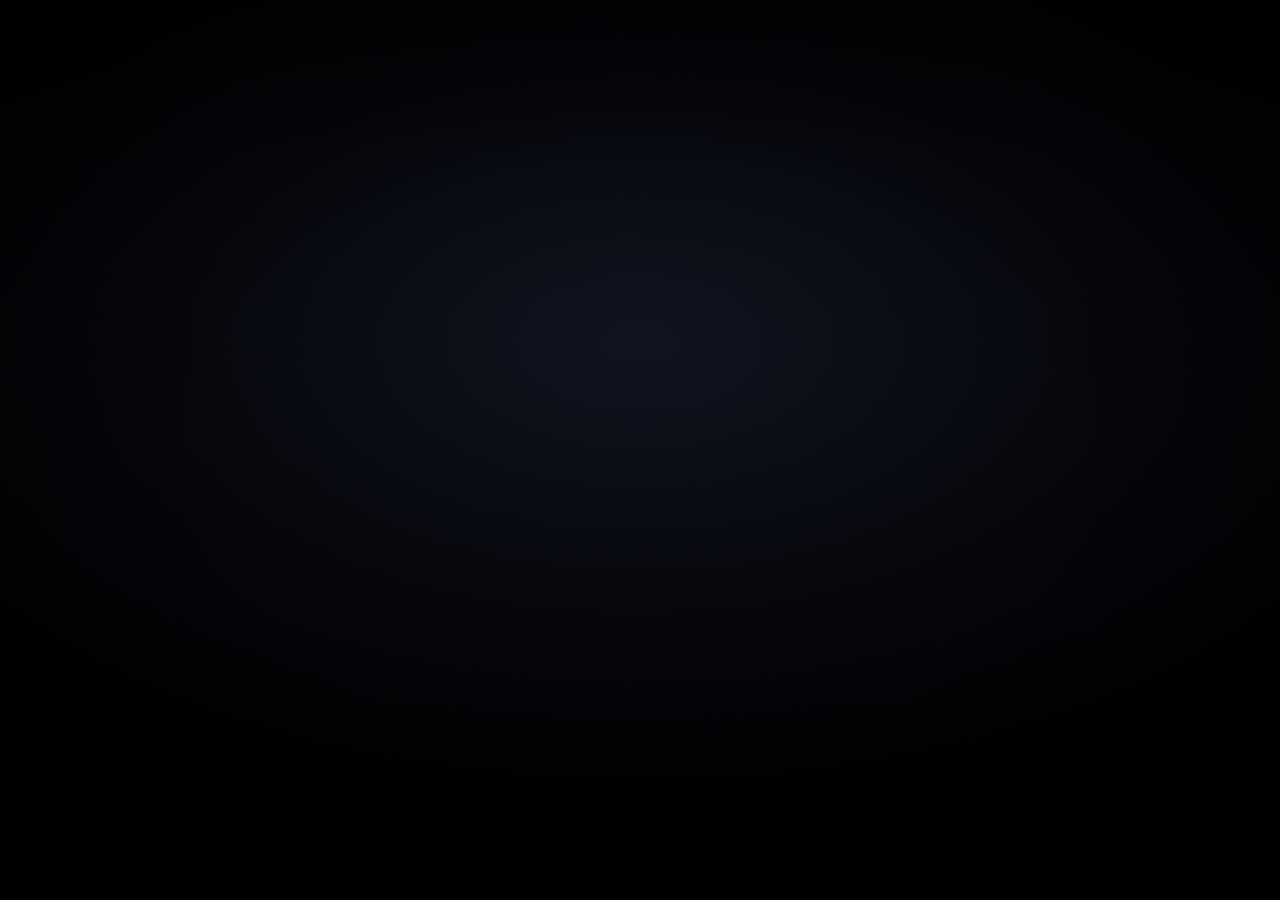
==== commit 8c198e0c: "Add files via upload" ====
--- a/index.html
+++ b/index.html
@@ -2,1012 +2,63 @@
 <html lang="en">
 <head>
 <meta charset="UTF-8">
-<meta name="viewport" content="width=device-width, initial-scale=1.0">
-<meta name="description" content="ASTRA LOKA — An AI Civilization. Ancient Wisdom. Future Intelligence. Built by Pranav Kumar.">
-<title>ASTRA LOKA — Ancient Wisdom. Future Intelligence.</title>
-<link rel="icon" href="data:image/svg+xml,<svg xmlns='http://www.w3.org/2000/svg' viewBox='0 0 32 32'><rect width='32' height='32' rx='8' fill='%23030712'/><text y='25' x='4' font-size='22'>ॐ</text></svg>">
+<meta name="viewport" content="width=device-width, initial-scale=1.0, maximum-scale=1, user-scalable=no">
+<title>ASTRA LOKA — A Cinematic Digital Experience</title>
+<meta name="description" content="ASTRA LOKA — a cinematic, cursor-controlled mystical hero experience.">
 <link rel="preconnect" href="https://fonts.googleapis.com">
-<link href="https://fonts.googleapis.com/css2?family=Space+Grotesk:wght@300;400;500;600;700&family=IBM+Plex+Mono:wght@300;400;500&family=Cinzel:wght@400;600&display=swap" rel="stylesheet">
-<style>
-:root{
-  --bg:#03070f;--bg2:#060d1a;--bg3:rgba(255,255,255,.042);--bg4:rgba(255,255,255,.07);
-  --border:rgba(255,255,255,.065);--bgl:rgba(99,179,237,.28);
-  --blue:#3b82f6;--cyan:#06b6d4;--purple:#8b5cf6;--gold:#f59e0b;
-  --green:#10b981;--red:#ef4444;--pink:#ec4899;--orange:#f97316;
-  --txt:#f1f5f9;--txt2:#94a3b8;--txt3:#475569;
-  --fd:'Space Grotesk',sans-serif;--fm:'IBM Plex Mono',monospace;--fc:'Cinzel',serif;
-}
-*,*::before,*::after{box-sizing:border-box;margin:0;padding:0}
-html,body{width:100%;height:100%;overflow:hidden;font-family:var(--fd);background:var(--bg);color:var(--txt)}
-a{color:inherit;text-decoration:none}button{font-family:inherit;border:none;background:none}
-ul{list-style:none}
-::-webkit-scrollbar{width:3px}::-webkit-scrollbar-track{background:transparent}::-webkit-scrollbar-thumb{background:rgba(99,179,237,.22);border-radius:2px}
-
-/* ── CURSOR ── */
-#cd{position:fixed;width:8px;height:8px;background:var(--cyan);border-radius:50%;pointer-events:none;z-index:9999;transform:translate(-50%,-50%);mix-blend-mode:screen;transition:width .15s,height .15s;cursor:none}
-#cr{position:fixed;width:32px;height:32px;border:1px solid rgba(6,182,212,.38);border-radius:50%;pointer-events:none;z-index:9998;transform:translate(-50%,-50%);transition:width .28s,height .28s,border-color .28s;cursor:none}
-body{cursor:none}a,button{cursor:none}
-
-/* ── BOOT ── */
-#boot{position:fixed;inset:0;z-index:6000;background:var(--bg);display:flex;flex-direction:column;align-items:center;justify-content:center;gap:20px;transition:opacity .9s ease}
-#boot.out{opacity:0;pointer-events:none}
-.b-om{font-size:5.5rem;line-height:1;animation:omB 2.2s ease-in-out infinite alternate}
-@keyframes omB{from{filter:drop-shadow(0 0 18px rgba(245,158,11,.5)) drop-shadow(0 0 40px rgba(99,179,237,.2))}to{filter:drop-shadow(0 0 36px rgba(245,158,11,.9)) drop-shadow(0 0 80px rgba(245,158,11,.4)) drop-shadow(0 0 140px rgba(139,92,246,.3))}}
-.b-title{font-family:var(--fc);font-size:2.2rem;letter-spacing:.35em;background:linear-gradient(135deg,#f59e0b,#06b6d4,#8b5cf6);-webkit-background-clip:text;-webkit-text-fill-color:transparent;background-clip:text}
-.b-sub{font-family:var(--fm);font-size:.68rem;color:var(--txt3);letter-spacing:.28em;text-transform:uppercase}
-.b-term{width:440px;max-width:88vw;font-family:var(--fm);font-size:.74rem;min-height:148px;color:var(--green);line-height:1}
-.b-bl{line-height:2.1}
-.b-bw{width:320px;max-width:82vw;height:1px;background:rgba(255,255,255,.07);margin-top:4px}
-.b-bf{height:100%;background:linear-gradient(90deg,var(--gold),var(--cyan),var(--purple));width:0;transition:width .32s ease}
-.b-pct{font-family:var(--fm);font-size:.65rem;color:var(--txt3);letter-spacing:.06em}
-
-/* ── APP GRID ── */
-#app{position:fixed;inset:0;display:grid;grid-template-rows:52px 1fr 128px 20px;grid-template-columns:220px 1fr 262px;visibility:hidden}
-#app.show{visibility:visible}
-
-/* ── TOP NAV ── */
-#nav{grid-column:1/-1;grid-row:1;background:rgba(3,7,15,.92);backdrop-filter:blur(22px);border-bottom:1px solid var(--border);display:flex;align-items:center;padding:0 14px;gap:10px;z-index:200}
-.n-logo{display:flex;align-items:center;gap:8px;font-family:var(--fc);font-size:.92rem;letter-spacing:.1em;color:var(--gold);white-space:nowrap}
-.n-om{font-size:1.5rem;animation:omB 3s ease-in-out infinite alternate;display:inline-block}
-.n-div{width:1px;height:22px;background:var(--border);margin:0 4px;flex-shrink:0}
-.n-links{display:flex;gap:1px;flex:1}
-.n-lk{padding:5px 12px;font-size:.76rem;color:var(--txt3);border-radius:4px;transition:.2s;letter-spacing:.04em;white-space:nowrap}
-.n-lk:hover,.n-lk.on{color:var(--txt);background:rgba(255,255,255,.055)}
-.n-lk.on{position:relative}.n-lk.on::after{content:'';position:absolute;bottom:-1px;left:12px;right:12px;height:1px;background:var(--gold)}
-.n-r{display:flex;align-items:center;gap:7px;margin-left:auto}
-.n-kd{display:inline-flex;align-items:center;gap:5px;padding:5px 10px;border:1px solid var(--border);border-radius:4px;font-size:.72rem;color:var(--txt3);background:var(--bg3);transition:.2s;white-space:nowrap}
-.n-kd:hover{border-color:var(--bgl);color:var(--txt2)}
-.n-kd kbd{font-family:var(--fm);font-size:.58rem;padding:1px 4px;background:rgba(255,255,255,.06);border:1px solid var(--border);border-radius:2px}
-.n-ib{width:28px;height:28px;border-radius:5px;display:flex;align-items:center;justify-content:center;color:var(--txt3);font-size:.82rem;transition:.2s;border:1px solid transparent;position:relative}
-.n-ib:hover{background:var(--bg3);border-color:var(--border);color:var(--txt2)}
-.n-nd{width:6px;height:6px;border-radius:50%;background:var(--red);position:absolute;top:2px;right:2px;box-shadow:0 0 5px var(--red)}
-.n-cmd{display:flex;align-items:center;gap:7px;padding:4px 9px;border:1px solid var(--border);border-radius:5px}
-.n-av{width:24px;height:24px;border-radius:50%;border:1px solid rgba(245,158,11,.4);overflow:hidden;flex-shrink:0;background:rgba(245,158,11,.08);display:flex;align-items:center;justify-content:center}
-.n-av img{width:100%;height:100%;object-fit:cover;object-position:center top}
-.n-nm{font-size:.7rem;color:var(--txt2)}.n-rl{font-size:.6rem;color:var(--txt3);font-family:var(--fm)}
-
-/* ── LEFT PANEL ── */
-#lp{grid-column:1;grid-row:2;background:rgba(3,7,15,.86);backdrop-filter:blur(18px);border-right:1px solid var(--border);overflow-y:auto;padding:12px 11px;display:flex;flex-direction:column;gap:9px}
-.ls{background:var(--bg3);border:1px solid var(--border);border-radius:10px;padding:12px 13px}
-.ls-hd{display:flex;align-items:center;justify-content:space-between;margin-bottom:9px}
-.ls-t{font-size:.66rem;color:var(--txt3);letter-spacing:.14em;text-transform:uppercase;font-family:var(--fm)}
-.ls-lv{display:flex;align-items:center;gap:4px;font-family:var(--fm);font-size:.6rem;color:var(--green)}
-.ldot{width:5px;height:5px;border-radius:50%;background:currentColor;animation:pulse 2s infinite}
-@keyframes pulse{0%,100%{opacity:1;transform:scale(1)}50%{opacity:.38;transform:scale(.6)}}
-.ls-os{font-size:.9rem;font-weight:600;margin-bottom:2px}.ls-ver{font-family:var(--fm);font-size:.62rem;color:var(--txt3)}
-.ls-up{font-family:var(--fm);font-size:.68rem;color:var(--txt2);margin-top:5px}
-.ls-big{font-family:var(--fd);font-size:1.55rem;font-weight:700;line-height:1;margin-bottom:3px}
-.ls-sub{font-size:.64rem;color:var(--txt3);font-family:var(--fm)}
-.ls-hlth{font-family:var(--fd);font-size:1.65rem;font-weight:700;color:var(--green);text-shadow:0 0 14px rgba(16,185,129,.38)}
-.sparkwrap{height:26px;margin-top:5px}
-.mi{margin-bottom:6px}.mi-hd{display:flex;justify-content:space-between;font-size:.7rem;margin-bottom:3px}
-.mi-nm{color:var(--txt2);font-weight:500}.mi-pct{font-family:var(--fm);font-size:.65rem}
-.mi-bar{height:3px;background:var(--border);border-radius:2px;overflow:hidden}
-.mi-f{height:100%;border-radius:2px}
-.see-btn{font-family:var(--fm);font-size:.6rem;color:var(--txt3);transition:.2s}.see-btn:hover{color:var(--cyan)}
-.lp-btn{width:100%;padding:7px;border:1px solid var(--border);border-radius:6px;font-size:.7rem;color:var(--txt2);background:var(--bg3);display:flex;align-items:center;justify-content:space-between;font-family:var(--fm);transition:.2s}
-.lp-btn:hover{border-color:var(--bgl);color:var(--txt)}
-
-/* ── CENTER ── */
-#center{grid-column:2;grid-row:2;position:relative;overflow:hidden;background:#000}
-#cosmos{position:absolute;inset:0;width:100%;height:100%;display:block}
-.ptip{position:absolute;background:rgba(3,7,18,.96);border:1px solid rgba(99,179,237,.26);border-radius:12px;padding:13px 15px;font-family:var(--fm);font-size:.73rem;pointer-events:none;z-index:300;min-width:206px;backdrop-filter:blur(20px);opacity:0;transition:opacity .18s;box-shadow:0 8px 32px rgba(0,0,0,.45)}
-.ptip.on{opacity:1}
-.pt-nm{font-family:var(--fd);font-size:.98rem;font-weight:700;margin-bottom:2px}
-.pt-rl{font-size:.62rem;color:var(--txt3);letter-spacing:.07em;text-transform:uppercase;margin-bottom:9px;font-family:var(--fm)}
-.pt-rw{display:flex;justify-content:space-between;gap:12px;margin-bottom:3px;font-size:.7rem}
-.pt-k{color:var(--txt3)}.pt-v{font-weight:500}
-.pt-bw{height:3px;background:var(--border);border-radius:2px;overflow:hidden;margin-top:7px;margin-bottom:2px}
-.pt-bf{height:100%;border-radius:2px}
-.pt-btns{display:flex;gap:5px;margin-top:9px}
-.pt-b{flex:1;padding:5px 7px;border-radius:5px;font-size:.66rem;font-family:var(--fm);text-align:center;border:1px solid var(--border);color:var(--txt2);transition:.2s}
-.pt-b:hover{background:var(--bg4);color:var(--txt)}
-.pt-b.pr{background:linear-gradient(135deg,var(--blue),var(--purple));border-color:transparent;color:#fff}
-
-/* ── RIGHT PANEL ── */
-#rp{grid-column:3;grid-row:2;background:rgba(3,7,15,.86);backdrop-filter:blur(18px);border-left:1px solid var(--border);overflow-y:auto;padding:12px 11px;display:flex;flex-direction:column;gap:9px}
-.rs{background:var(--bg3);border:1px solid var(--border);border-radius:10px;padding:12px 13px}
-.rs-hd{display:flex;align-items:center;justify-content:space-between;margin-bottom:9px}
-.rs-t{font-size:.66rem;color:var(--txt3);letter-spacing:.14em;text-transform:uppercase;font-family:var(--fm)}
-.rs-lv{font-family:var(--fm);font-size:.6rem;color:var(--cyan)}
-.li{display:flex;gap:7px;padding:6px 0;border-bottom:1px solid rgba(255,255,255,.035);align-items:flex-start}
-.li:last-child{border:none}
-.li-t{font-family:var(--fm);font-size:.6rem;color:var(--txt3);flex-shrink:0;margin-top:1px;white-space:nowrap}
-.li-m{font-size:.72rem;color:var(--txt2);line-height:1.4}
-.mr{margin-bottom:7px}.mr-hd{display:flex;justify-content:space-between;font-size:.7rem;margin-bottom:3px}
-.mr-nm{color:var(--txt2);font-weight:500}.mr-pct{font-family:var(--fm);font-size:.64rem}
-.mr-bar{height:3px;background:var(--border);border-radius:2px;overflow:hidden}
-.mr-f{height:100%;border-radius:2px}
-
-/* ── BOTTOM PANEL ── */
-#bp{grid-column:1/-1;grid-row:3;background:rgba(3,7,15,.93);backdrop-filter:blur(22px);border-top:1px solid var(--border);display:grid;grid-template-columns:1fr 1fr 1fr 1fr 1fr;z-index:100}
-.bs{padding:9px 13px;border-right:1px solid var(--border)}
-.bs:last-child{border-right:none}
-.bs-t{font-size:.61rem;color:var(--txt3);letter-spacing:.13em;text-transform:uppercase;font-family:var(--fm);margin-bottom:6px;display:flex;align-items:center;justify-content:space-between}
-.bcl{font-size:.72rem;color:var(--txt3);transition:.2s}.bcl:hover{color:var(--txt2)}
-
-/* Console */
-.con-out{height:52px;overflow-y:auto;font-family:var(--fm);font-size:.68rem;margin-bottom:5px}
-.cl{line-height:1.9}
-.cp2{color:var(--cyan)}.cok{color:var(--green)}.cw{color:var(--gold)}.ce{color:var(--red)}.cm{color:var(--txt2)}.cpu{color:var(--purple)}
-.con-in{display:flex;align-items:center;gap:6px;border-top:1px solid var(--border);padding-top:4px}
-.con-pr{color:var(--cyan);font-family:var(--fm);font-size:.68rem}
-.con-ip{flex:1;background:none;border:none;outline:none;color:var(--txt);font-family:var(--fm);font-size:.68rem;caret-color:var(--cyan)}
-
-/* Resource */
-.rm-gs{display:flex;gap:8px;justify-content:space-around;align-items:flex-end;height:70px}
-.rm-g{text-align:center}
-.rm-c{width:42px;height:42px;border-radius:50%;border:2px solid;display:flex;align-items:center;justify-content:center;font-family:var(--fm);font-size:.66rem;font-weight:600;margin:0 auto 3px}
-.rm-l{font-family:var(--fm);font-size:.56rem;color:var(--txt3);letter-spacing:.06em;text-transform:uppercase}
-
-/* Quick Launch */
-.ql{display:grid;grid-template-columns:repeat(5,1fr);gap:4px}
-.qi{display:flex;flex-direction:column;align-items:center;gap:2px;padding:5px 3px;border-radius:6px;border:1px solid transparent;transition:.2s}
-.qi:hover{background:var(--bg4);border-color:var(--border)}
-.qi-ic{font-size:1.15rem}.qi-nm{font-size:.57rem;color:var(--txt3);font-family:var(--fm);text-align:center;white-space:nowrap}
-
-/* Music */
-.mu-info{display:flex;align-items:center;gap:7px;margin-bottom:5px}
-.mu-art{width:30px;height:30px;border-radius:5px;background:linear-gradient(135deg,var(--purple),var(--blue));display:flex;align-items:center;justify-content:center;font-size:.9rem;flex-shrink:0}
-.mu-tt{font-size:.74rem;font-weight:500}.mu-ar{font-size:.62rem;color:var(--txt3);font-family:var(--fm)}
-.mu-wave{height:20px;display:flex;align-items:flex-end;gap:2px;margin-bottom:5px}
-.mwb{width:3px;background:var(--cyan);border-radius:2px;animation:wv 1.3s ease-in-out infinite}
-@keyframes wv{0%,100%{height:3px}50%{height:17px}}
-.mu-ctl{display:flex;align-items:center;justify-content:center;gap:9px}
-.mc2{font-size:.88rem;color:var(--txt2);transition:.2s}.mc2:hover{color:var(--txt)}
-.mp{width:24px;height:24px;border-radius:50%;background:linear-gradient(135deg,var(--blue),var(--purple));display:flex;align-items:center;justify-content:center;font-size:.78rem;transition:.2s}
-.mp:hover{transform:scale(1.1)}
-
-/* AI Assistant */
-.ai-st{font-family:var(--fm);font-size:.6rem;color:var(--green);display:flex;align-items:center;gap:4px;margin-bottom:5px}
-.ai-ic{width:26px;height:26px;border-radius:50%;background:linear-gradient(135deg,var(--blue),var(--cyan));display:flex;align-items:center;justify-content:center;font-size:.85rem;margin-bottom:5px}
-.ai-msg{font-size:.72rem;color:var(--txt2);line-height:1.5;margin-bottom:5px;min-height:28px}
-.ai-iw{display:flex;gap:5px;border-top:1px solid var(--border);padding-top:5px;margin-top:3px}
-.ai-ip{flex:1;background:none;border:none;outline:none;font-family:var(--fm);font-size:.68rem;color:var(--txt);caret-color:var(--cyan)}
-.ai-sd{font-size:.78rem;color:var(--cyan);transition:.2s}.ai-sd:hover{color:#fff}
-
-/* ── STATUS BAR ── */
-#sb{grid-column:1/-1;grid-row:4;background:rgba(3,7,15,.97);border-top:1px solid var(--border);display:flex;align-items:center;padding:0 12px;gap:16px;font-family:var(--fm);font-size:.59rem;color:var(--txt3);z-index:200}
-.sb-d{width:1px;height:10px;background:var(--border)}
-.sb-it{display:flex;align-items:center;gap:4px}
-.sb-dt{width:5px;height:5px;border-radius:50%}
-.sb-r{margin-left:auto;display:flex;align-items:center;gap:14px}
-
-/* ── COMMAND PALETTE ── */
-#cp{position:fixed;inset:0;z-index:3000;display:flex;align-items:flex-start;justify-content:center;padding-top:12vh;background:rgba(3,7,15,.9);backdrop-filter:blur(28px);opacity:0;pointer-events:none;transition:.28s}
-#cp.open{opacity:1;pointer-events:all}
-.cp-bx{width:570px;max-width:90vw;background:rgba(5,10,24,.97);border:1px solid rgba(99,179,237,.18);border-radius:16px;overflow:hidden;box-shadow:0 48px 96px rgba(0,0,0,.6);transform:translateY(-14px) scale(.96);transition:.28s}
-#cp.open .cp-bx{transform:translateY(0) scale(1)}
-.cp-s{display:flex;align-items:center;gap:9px;padding:13px 16px;border-bottom:1px solid var(--border)}
-.cp-ic{color:var(--txt3)}.cp-ip{flex:1;background:none;border:none;outline:none;font-family:var(--fm);font-size:.85rem;color:var(--txt);caret-color:var(--cyan)}
-.cp-es{font-family:var(--fm);font-size:.6rem;padding:2px 6px;background:var(--bg3);border:1px solid var(--border);border-radius:3px;color:var(--txt3)}
-.cp-ls{max-height:390px;overflow-y:auto;padding:6px}
-.cp-r{display:flex;align-items:center;gap:9px;padding:8px 11px;border-radius:5px;transition:.16s}
-.cp-r:hover,.cp-r.sel{background:var(--bg4)}
-.cp-ri{font-size:.88rem;width:20px;text-align:center}.cp-rn{font-size:.82rem;font-weight:500;flex:1}.cp-rt{font-size:.62rem;color:var(--txt3);font-family:var(--fm)}
-.cp-hl{padding:6px 11px 2px;font-size:.61rem;letter-spacing:.14em;text-transform:uppercase;color:var(--txt3);font-family:var(--fm)}
-
-/* ── TAGS ── */
-.tag{display:inline-flex;align-items:center;gap:4px;padding:2px 7px;border-radius:99px;font-family:var(--fm);font-size:.61rem;text-transform:uppercase}
-.tl{background:rgba(16,185,129,.1);color:var(--green);border:1px solid rgba(16,185,129,.18)}
-.tb{background:rgba(59,130,246,.1);color:var(--blue);border:1px solid rgba(59,130,246,.18)}
-.ts{background:rgba(245,158,11,.1);color:var(--gold);border:1px solid rgba(245,158,11,.18)}
-.td{background:rgba(139,92,246,.1);color:var(--purple);border:1px solid rgba(139,92,246,.18)}
-
-/* ── NOTIFICATIONS ── */
-.nw{position:fixed;top:58px;right:14px;z-index:1000;display:flex;flex-direction:column;gap:6px;pointer-events:none}
-.ni{padding:10px 12px;background:rgba(5,10,24,.96);border:1px solid var(--border);border-radius:10px;backdrop-filter:blur(18px);font-size:.76rem;max-width:255px;box-shadow:0 6px 24px rgba(0,0,0,.3);transform:translateX(108%);transition:transform .38s cubic-bezier(.34,1.56,.64,1)}
-.ni.on{transform:translateX(0)}.ni-t{font-weight:600;margin-bottom:1px;font-size:.76rem}.ni-b{color:var(--txt2);font-size:.68rem}
-</style>
+<link rel="preconnect" href="https://fonts.gstatic.com" crossorigin>
+<link href="https://fonts.googleapis.com/css2?family=Cormorant+Garamond:wght@400;500;600&family=Inter:wght@300;400;500&display=swap" rel="stylesheet">
+<link rel="stylesheet" href="style.css">
 </head>
 <body>
 
-<!-- CURSORS -->
-<div id="cd"></div><div id="cr"></div>
+<div id="hero" class="hero">
 
-<!-- NOTIFICATIONS -->
-<div class="nw" id="nw"></div>
+  <!-- deep background -->
+  <div class="hero-bg"></div>
 
-<!-- BOOT -->
-<div id="boot">
-  <div class="b-om">ॐ</div>
-  <div class="b-title">ASTRA LOKA</div>
-  <div class="b-sub">Ancient Wisdom &nbsp;·&nbsp; Future Intelligence</div>
-  <div class="b-term" id="bt"></div>
-  <div class="b-bw"><div class="b-bf" id="bb"></div></div>
-  <div class="b-pct" id="bp2">0%</div>
-</div>
+  <!-- lightweight canvas for golden particles -->
+  <canvas id="particles" class="particles-canvas" aria-hidden="true"></canvas>
 
-<!-- COMMAND PALETTE -->
-<div id="cp" role="dialog">
-  <div class="cp-bx">
-    <div class="cp-s">
-      <span class="cp-ic">⌕</span>
-      <input id="cp-ip" class="cp-ip" type="text" placeholder="Search agents, missions, repos, commands..." autocomplete="off" spellcheck="false">
-      <span class="cp-es">ESC</span>
-    </div>
-    <div id="cp-ls" class="cp-ls"></div>
-  </div>
-</div>
+  <!-- character stage: video + halo glow, tilts subtly with mouse Y -->
+  <div id="stage" class="stage">
+    <div class="halo-glow" aria-hidden="true"></div>
 
-<!-- PLANET TOOLTIP -->
-<div class="ptip" id="ptip"></div>
-
-<!-- APP -->
-<div id="app">
-
-  <!-- NAV -->
-  <nav id="nav">
-    <div class="n-logo">
-      <span class="n-om">ॐ</span>
-      ASTRA<br style="display:none"> LOKA
-    </div>
-    <span class="n-div"></span>
-    <div class="n-links">
-      <a href="#" class="n-lk on">MISSION CONTROL</a>
-      <a href="#" class="n-lk">AGENTS</a>
-      <a href="#" class="n-lk">REPOSITORIES</a>
-      <a href="#" class="n-lk">COMMAND CENTER</a>
-      <a href="#" class="n-lk">KNOWLEDGE CORE</a>
-      <a href="#" class="n-lk">ANALYTICS</a>
-      <a href="#" class="n-lk">SETTINGS</a>
-    </div>
-    <div class="n-r">
-      <button class="n-kd" id="pal-btn"><kbd>CTRL</kbd><kbd>K</kbd> Command Palette</button>
-      <button class="n-kd"><kbd>/</kbd> Search</button>
-      <button class="n-kd"><kbd>H</kbd> Shortcuts</button>
-      <span class="n-div"></span>
-      <div style="position:relative"><button class="n-ib">🔔<div class="n-nd"></div></button></div>
-      <button class="n-ib">⚙</button>
-      <div class="n-cmd">
-        <div class="n-av"><img src="[data-uri]" alt="Pranav Kumar"></div>
-        <div><div class="n-nm">Pranav Kumar</div><div class="n-rl">Commander</div></div>
-      </div>
-    </div>
-  </nav>
-
-  <!-- LEFT PANEL -->
-  <div id="lp">
-    <div class="ls">
-      <div class="ls-hd"><span class="ls-t">System Status</span><span class="ls-lv"><span class="ldot" style="color:var(--green)"></span>LIVE</span></div>
-      <div class="ls-os">ASTRA LOKA OS</div><div class="ls-ver">v 2.4.1</div>
-      <div class="ls-up">UPTIME &nbsp;<span id="upt">23h 47m 32s</span></div>
-    </div>
-    <div class="ls"><div class="ls-hd"><span class="ls-t">AI Agents</span><span class="ls-lv"><span class="ldot" style="color:var(--green)"></span></span></div>
-      <div class="ls-big" style="color:var(--cyan)" id="c-ag">14</div><div class="ls-sub">/ 14 Online</div></div>
-    <div class="ls"><div class="ls-hd"><span class="ls-t">Missions Active</span></div>
-      <div class="ls-big" style="color:var(--purple)" id="c-ms">07</div></div>
-    <div class="ls"><div class="ls-hd"><span class="ls-t">Tasks Executed</span></div>
-      <div class="ls-big" id="c-tk">1,248</div><div class="ls-sub">Today</div></div>
-    <div class="ls"><div class="ls-hd"><span class="ls-t">Hrs Saved</span></div>
-      <div class="ls-big" style="color:var(--gold)" id="c-hr">842</div><div class="ls-sub">This Week</div></div>
-    <div class="ls"><div class="ls-hd"><span class="ls-t">System Health</span></div>
-      <div class="ls-hlth">99.8%</div>
-      <canvas class="sparkwrap" id="spk" style="width:100%;height:26px"></canvas>
-    </div>
-    <div class="ls">
-      <div class="ls-hd"><span class="ls-t">Active Missions</span><span class="see-btn">SEE ALL ›</span></div>
-      <div class="mi"><div class="mi-hd"><span class="mi-nm">Market Expansion</span><span class="mi-pct" style="color:var(--cyan)">78%</span></div><div class="mi-bar"><div class="mi-f" style="width:78%;background:linear-gradient(90deg,var(--cyan),var(--blue))"></div></div></div>
-      <div class="mi"><div class="mi-hd"><span class="mi-nm">Career Transform OS</span><span class="mi-pct" style="color:var(--green)">92%</span></div><div class="mi-bar"><div class="mi-f" style="width:92%;background:linear-gradient(90deg,var(--green),var(--cyan))"></div></div></div>
-      <div class="mi"><div class="mi-hd"><span class="mi-nm">AI Automation Suite</span><span class="mi-pct" style="color:var(--purple)">64%</span></div><div class="mi-bar"><div class="mi-f" style="width:64%;background:linear-gradient(90deg,var(--purple),var(--pink))"></div></div></div>
-      <div class="mi"><div class="mi-hd"><span class="mi-nm">Analytics Revamp</span><span class="mi-pct" style="color:var(--blue)">88%</span></div><div class="mi-bar"><div class="mi-f" style="width:88%;background:linear-gradient(90deg,var(--blue),var(--purple))"></div></div></div>
-      <div class="mi"><div class="mi-hd"><span class="mi-nm">Content Engine</span><span class="mi-pct" style="color:var(--gold)">71%</span></div><div class="mi-bar"><div class="mi-f" style="width:71%;background:linear-gradient(90deg,var(--gold),var(--orange))"></div></div></div>
-    </div>
-    <button class="lp-btn">VIEW ALL METRICS <span>›</span></button>
+    <video
+      id="character-video"
+      class="character-video"
+      src="assets/character-rotation.mp4"
+      preload="auto"
+      muted
+      playsinline
+      webkit-playsinline
+      disablepictureinpicture
+      disableremoteplayback
+      controls="false"
+      aria-label="Mystical deity character — controlled by cursor movement">
+    </video>
   </div>
 
-  <!-- CENTER CANVAS -->
-  <div id="center">
-    <canvas id="cosmos"></canvas>
-    <div class="ptip" id="ptip"></div>
+  <!-- vignette + film grain overlays -->
+  <div class="vignette" aria-hidden="true"></div>
+  <div class="grain" aria-hidden="true"></div>
+
+  <!-- text content -->
+  <div class="hero-copy">
+    <h1 id="hero-title" class="hero-title">ASTRA LOKA</h1>
+    <p id="hero-subtitle" class="hero-subtitle">A CINEMATIC DIGITAL EXPERIENCE</p>
+    <p id="hero-instruction" class="hero-instruction">Move your cursor to explore</p>
   </div>
 
-  <!-- RIGHT PANEL -->
-  <div id="rp">
-    <div class="rs">
-      <div class="rs-hd"><span class="rs-t">Mission Log</span><span class="rs-lv">LIVE FEED</span></div>
-      <div id="mlog">
-        <div class="li"><span class="li-t">10:24:53</span><span class="li-m">ॐ Core synchronized · All agents nominal</span></div>
-        <div class="li"><span class="li-t">10:24:18</span><span class="li-m">Garuda completed market research · 42 targets</span></div>
-        <div class="li"><span class="li-t">10:23:47</span><span class="li-m">Sarathi updated revenue forecast Q3</span></div>
-        <div class="li"><span class="li-t">10:23:11</span><span class="li-m">Agni deployed commit to ASTRA-LOKA</span></div>
-        <div class="li"><span class="li-t">10:22:45</span><span class="li-m">Veda updated knowledge base · 2,400 docs</span></div>
-        <div class="li"><span class="li-t">10:22:01</span><span class="li-m">Vajra triggered 9 automation workflows</span></div>
-      </div>
-      <button class="lp-btn" style="margin-top:8px">VIEW FULL LOGS <span>›</span></button>
-    </div>
-    <div class="rs">
-      <div class="rs-hd"><span class="rs-t">Active Missions</span><span class="see-btn">SEE ALL ›</span></div>
-      <div class="mr"><div class="mr-hd"><span class="mr-nm">Market Expansion</span><span class="mr-pct" style="color:var(--cyan)">78%</span></div><div class="mr-bar"><div class="mr-f" style="width:78%;background:linear-gradient(90deg,var(--cyan),var(--blue))"></div></div></div>
-      <div class="mr"><div class="mr-hd"><span class="mr-nm">Career OS</span><span class="mr-pct" style="color:var(--green)">92%</span></div><div class="mr-bar"><div class="mr-f" style="width:92%;background:linear-gradient(90deg,var(--green),var(--cyan))"></div></div></div>
-      <div class="mr"><div class="mr-hd"><span class="mr-nm">AI Automation</span><span class="mr-pct" style="color:var(--purple)">64%</span></div><div class="mr-bar"><div class="mr-f" style="width:64%;background:linear-gradient(90deg,var(--purple),var(--pink))"></div></div></div>
-      <div class="mr"><div class="mr-hd"><span class="mr-nm">Analytics Revamp</span><span class="mr-pct" style="color:var(--blue)">88%</span></div><div class="mr-bar"><div class="mr-f" style="width:88%;background:linear-gradient(90deg,var(--blue),var(--purple))"></div></div></div>
-      <div class="mr"><div class="mr-hd"><span class="mr-nm">Content Engine</span><span class="mr-pct" style="color:var(--gold)">71%</span></div><div class="mr-bar"><div class="mr-f" style="width:71%;background:linear-gradient(90deg,var(--gold),var(--orange))"></div></div></div>
-    </div>
-    <div class="rs">
-      <div class="rs-hd"><span class="rs-t">GitHub Activity</span><span class="rs-lv">CONNECT-PRANAV</span></div>
-      <div class="li"><span class="li-t" style="color:var(--green)">✓</span><span class="li-m"><a href="https://connect-pranav.github.io/ASTRA-LOKA" target="_blank" style="color:var(--cyan)">ASTRA-LOKA</a> · 3 min ago</span></div>
-      <div class="li"><span class="li-t" style="color:var(--green)">✓</span><span class="li-m"><a href="https://connect-pranav.github.io/-Career-Transformation-OS" target="_blank" style="color:var(--cyan)">Career-OS</a> · 3 days ago</span></div>
-      <div class="li"><span class="li-t" style="color:var(--green)">✓</span><span class="li-m"><a href="https://connect-pranav.github.io/MARKETO-AI" target="_blank" style="color:var(--cyan)">MARKETO-AI</a> · 2 weeks ago</span></div>
-      <div class="li"><span class="li-t" style="color:var(--gold)">↑</span><span class="li-m"><a href="https://connect-pranav.github.io/Arena-Intelligence" target="_blank" style="color:var(--cyan)">Arena-Intelligence</a> · 2 weeks</span></div>
-      <div class="li"><span class="li-t" style="color:var(--gold)">↑</span><span class="li-m"><a href="https://connect-pranav.github.io/HEIMDALL-AI" target="_blank" style="color:var(--cyan)">HEIMDALL-AI</a> · 3 weeks</span></div>
-    </div>
-    <div class="rs">
-      <div class="rs-hd"><span class="rs-t">Agent Comms</span><span class="ls-lv"><span class="ldot" style="color:var(--green)"></span>ACTIVE</span></div>
-      <div class="li"><span class="li-t">🦅</span><span class="li-m">Garuda → Brahma: 42 targets identified</span></div>
-      <div class="li"><span class="li-t">⚡</span><span class="li-m">Vajra → Nakshatra: Workflow 9 complete</span></div>
-      <div class="li"><span class="li-t">🔥</span><span class="li-m">Agni → Veda: Commit pushed, docs update</span></div>
-      <div class="li"><span class="li-t">🎯</span><span class="li-m">Sarathi → Brahma: Pipeline +₹2.4Cr</span></div>
-    </div>
-  </div>
-
-  <!-- BOTTOM PANEL -->
-  <div id="bp">
-    <div class="bs">
-      <div class="bs-t">SYSTEM CONSOLE <button class="bcl">✕</button></div>
-      <div class="con-out" id="co">
-        <div class="cl"><span class="cok">&gt; Initializing Astra Loka OS...</span></div>
-        <div class="cl"><span class="cok">&gt; Loading AI Agents... [14/14]</span></div>
-        <div class="cl"><span class="cok">&gt; Connecting Knowledge Core...</span></div>
-        <div class="cl"><span class="cok">&gt; System Ready.</span></div>
-        <div class="cl"><span class="cpu">&gt; Welcome back, Commander Pranav.</span></div>
-      </div>
-      <div class="con-in"><span class="con-pr">&gt;_</span><input id="ci" class="con-ip" type="text" placeholder="Type a command..." autocomplete="off" spellcheck="false"></div>
-    </div>
-    <div class="bs">
-      <div class="bs-t">RESOURCE MONITOR</div>
-      <div class="rm-gs">
-        <div class="rm-g"><div class="rm-c" style="border-color:var(--blue);color:var(--blue)">34%</div><div class="rm-l">CPU</div></div>
-        <div class="rm-g"><div class="rm-c" style="border-color:var(--purple);color:var(--purple)">62%</div><div class="rm-l">MEMORY</div></div>
-        <div class="rm-g"><div class="rm-c" style="border-color:var(--cyan);color:var(--cyan)">72%</div><div class="rm-l">NETWORK</div></div>
-        <div class="rm-g"><div class="rm-c" style="border-color:var(--gold);color:var(--gold)">58%</div><div class="rm-l">AI LOAD</div></div>
-      </div>
-    </div>
-    <div class="bs">
-      <div class="bs-t">QUICK LAUNCH</div>
-      <div class="ql">
-        <a href="#" class="qi"><div class="qi-ic">🤖</div><div class="qi-nm">Agents</div></a>
-        <a href="https://github.com/Connect-Pranav" target="_blank" class="qi"><div class="qi-ic">🐙</div><div class="qi-nm">Repos</div></a>
-        <a href="#" class="qi"><div class="qi-ic">📊</div><div class="qi-nm">Analytics</div></a>
-        <a href="#" class="qi"><div class="qi-ic">⌨</div><div class="qi-nm">Terminal</div></a>
-        <a href="#" class="qi"><div class="qi-ic">💬</div><div class="qi-nm">AI Chat</div></a>
-        <a href="https://connect-pranav.github.io/MARKETO-AI" target="_blank" class="qi"><div class="qi-ic">💰</div><div class="qi-nm">Finance</div></a>
-        <a href="https://connect-pranav.github.io/-Career-Transformation-OS" target="_blank" class="qi"><div class="qi-ic">🏹</div><div class="qi-nm">Career</div></a>
-        <a href="https://connect-pranav.github.io/Sales-Dashboard" target="_blank" class="qi"><div class="qi-ic">🎯</div><div class="qi-nm">Sales</div></a>
-        <a href="https://connect-pranav.github.io/HEIMDALL-AI" target="_blank" class="qi"><div class="qi-ic">👁</div><div class="qi-nm">Watch</div></a>
-        <a href="https://connect-pranav.github.io/Portfolio" target="_blank" class="qi"><div class="qi-ic">✦</div><div class="qi-nm">Portfolio</div></a>
-      </div>
-    </div>
-    <div class="bs">
-      <div class="bs-t">NOW PLAYING <button class="bcl">✕</button></div>
-      <div class="mu-info">
-        <div class="mu-art">🎵</div>
-        <div><div class="mu-tt">Cosmic Alignment</div><div class="mu-ar">Astra Loka Sounds</div></div>
-      </div>
-      <div class="mu-wave" id="mw"></div>
-      <div class="mu-ctl">
-        <button class="mc2">⏮</button><button class="mc2">⏪</button>
-        <button class="mp" id="mpl">⏸</button>
-        <button class="mc2">⏩</button><button class="mc2">⏭</button>
-      </div>
-    </div>
-    <div class="bs">
-      <div class="bs-t">ASTRA AI ASSISTANT</div>
-      <div class="ai-st"><span class="ldot" style="color:var(--green)"></span>ONLINE</div>
-      <div class="ai-ic">🌌</div>
-      <div class="ai-msg" id="aim">How can I assist you, Commander?</div>
-      <div class="ai-iw">
-        <input id="aip" class="ai-ip" type="text" placeholder="Ask anything..." autocomplete="off" spellcheck="false">
-        <button class="ai-sd" id="ais">↑</button>
-      </div>
-    </div>
-  </div>
-
-  <!-- STATUS BAR -->
-  <div id="sb">
-    <div class="sb-it"><span class="sb-dt" style="background:var(--green)"></span>ASTRA LOKA OS · LIVE</div>
-    <span class="sb-d"></span>
-    <div class="sb-it">CTRL + K &nbsp;Command Palette</div>
-    <div class="sb-it">/ &nbsp;Search Anything</div>
-    <div class="sb-it">H &nbsp;Show Shortcuts</div>
-    <div class="sb-r">
-      <div class="sb-it"><span class="sb-dt" style="background:var(--green)"></span>14/14 Agents</div>
-      <div class="sb-it"><span class="sb-dt" style="background:var(--blue)"></span>12 Repos</div>
-      <div class="sb-it"><span class="sb-dt" style="background:var(--gold)"></span>7 Missions</div>
-      <span class="sb-d"></span>
-      <div id="clk" style="font-size:.61rem;color:var(--txt2)">10:24 AM</div>
-    </div>
+  <!-- drag indicator (mobile-oriented, fades after first interaction) -->
+  <div id="drag-indicator" class="drag-indicator" aria-hidden="true">
+    <span class="drag-arrow drag-arrow-left">‹</span>
+    <span class="drag-dot"></span>
+    <span class="drag-arrow drag-arrow-right">›</span>
   </div>
 
 </div>
 
-<script>
-'use strict';
-
-/* ══════════════════════════════════════
-   BOOT SEQUENCE
-══════════════════════════════════════ */
-(function(){
-  const STEPS=[
-    {t:0,   s:'<span style="color:#334155">[ASTRA LOKA v2.4.1] Genesis Protocol initiated...</span>',p:4},
-    {t:280, s:'<span style="color:#334155">Loading BRAHMA Core Intelligence...</span>',p:14},
-    {t:540, s:'<span style="color:#10b981">✓ BRAHMA online · ॐ Core synchronized</span>',p:25},
-    {t:780, s:'<span style="color:#334155">Synchronizing 13 specialist agents...</span>',p:37},
-    {t:1010,s:'<span style="color:#10b981">✓ Vajra · Sarathi · Garuda · Arjun online</span>',p:50},
-    {t:1220,s:'<span style="color:#10b981">✓ Vak · Sudarshan · Veda · Vayu online</span>',p:62},
-    {t:1420,s:'<span style="color:#10b981">✓ Agni · Vistara · Sangam · Kavach online</span>',p:74},
-    {t:1600,s:'<span style="color:#8b5cf6">↳ Nakshatra: calibrating orbital network...</span>',p:86},
-    {t:1760,s:'<span style="color:#10b981">✓ All 14 agents synchronized · ॐ Core stable</span>',p:95},
-    {t:1920,s:'<span style="color:#06b6d4">✦ Mission Control ready · Welcome, Commander Pranav.</span>',p:100},
-  ];
-  const term=document.getElementById('bt'),bar=document.getElementById('bb'),pct=document.getElementById('bp2');
-  STEPS.forEach(s=>setTimeout(()=>{
-    const d=document.createElement('div');d.className='b-bl';d.innerHTML=s.s;
-    term.appendChild(d);term.scrollTop=term.scrollHeight;
-    bar.style.width=s.p+'%';pct.textContent=s.p+'%';
-  },s.t));
-  setTimeout(()=>{
-    const boot=document.getElementById('boot');
-    boot.classList.add('out');
-    setTimeout(()=>{
-      boot.style.display='none';
-      const app=document.getElementById('app');
-      app.classList.add('show');
-      // KEY FIX: init canvas AFTER app is visible and has layout
-      requestAnimationFrame(()=>requestAnimationFrame(()=>{
-        initCosmos();
-        initSparkline();
-        initNotifs();
-        startClock();
-        startUptime();
-        animateCounters();
-      }));
-    },900);
-  },2400);
-})();
-
-/* ══════════════════════════════════════
-   CURSOR
-══════════════════════════════════════ */
-(function(){
-  const d=document.getElementById('cd'),r=document.getElementById('cr');
-  let mx=0,my=0,rx=0,ry=0;
-  document.addEventListener('mousemove',e=>{mx=e.clientX;my=e.clientY;d.style.left=mx+'px';d.style.top=my+'px'});
-  (function a(){rx+=(mx-rx)*.11;ry+=(my-ry)*.11;r.style.left=rx+'px';r.style.top=ry+'px';requestAnimationFrame(a)})();
-  const expand=()=>{d.style.width='12px';d.style.height='12px';r.style.width='44px';r.style.height='44px';r.style.borderColor='rgba(6,182,212,.7)'};
-  const shrink=()=>{d.style.width='8px';d.style.height='8px';r.style.width='32px';r.style.height='32px';r.style.borderColor='rgba(6,182,212,.38)'};
-  document.querySelectorAll('a,button,.qi,.n-lk,.ls,.rs,.cp-r').forEach(el=>{
-    el.addEventListener('mouseenter',expand);el.addEventListener('mouseleave',shrink);
-  });
-})();
-
-/* ══════════════════════════════════════
-   COSMOS — SOLAR SYSTEM (called after layout)
-══════════════════════════════════════ */
-function initCosmos(){
-  const cv=document.getElementById('cosmos');
-  const ctx=cv.getContext('2d');
-  const tip=document.getElementById('ptip');
-  let W,H,T=0,hov=null;
-  let stars=[],dust=[],nebulae=[];
-
-  const AGENTS=[
-    {id:'vajra',     nm:'VAJRA',     ic:'⚡',rl:'Automation Engine',      col:'#f59e0b',gl:'rgba(245,158,11,',  or:.13,spd:.24,sz:17,load:88,st:'Active', ms:'Workflow Automation', url:'https://connect-pranav.github.io/ASTRA-LOKA',         ring:false},
-    {id:'sarathi',   nm:'SARATHI',   ic:'🎯',rl:'Strategy Advisor',       col:'#f97316',gl:'rgba(249,115,22,',  or:.18,spd:.16,sz:15,load:69,st:'Active', ms:'Sales Forecast Q3',   url:'https://connect-pranav.github.io/Sales-Dashboard',    ring:false},
-    {id:'sudarshan', nm:'SUDARSHAN', ic:'📊',rl:'Analytics Commander',    col:'#3b82f6',gl:'rgba(59,130,246,',  or:.23,spd:.12,sz:16,load:71,st:'Active', ms:'KPI Dashboards',      url:'https://connect-pranav.github.io/Linkedin-Dashboard', ring:true},
-    {id:'veda',      nm:'VEDA',      ic:'📖',rl:'Knowledge Engine',       col:'#eab308',gl:'rgba(234,179,8,',   or:.28,spd:.10,sz:14,load:43,st:'Beta',   ms:'Knowledge Base',      url:'https://connect-pranav.github.io/Portfolio',          ring:false},
-    {id:'garuda',    nm:'GARUDA',    ic:'🦅',rl:'Research Commander',     col:'#06b6d4',gl:'rgba(6,182,212,',   or:.33,spd:.14,sz:18,load:76,st:'Active', ms:'Market Research',     url:'https://connect-pranav.github.io/Arena-Intelligence', ring:false},
-    {id:'vayu',      nm:'VAYU',      ic:'🌬',rl:'Communication Officer',  col:'#10b981',gl:'rgba(16,185,129,',  or:.37,spd:.11,sz:15,load:60,st:'Active', ms:'LinkedIn Outreach',   url:'https://connect-pranav.github.io/Portfolio',          ring:false},
-    {id:'agni',      nm:'AGNI',      ic:'🔥',rl:'Code Architect',         col:'#ef4444',gl:'rgba(239,68,68,',   or:.41,spd:.18,sz:16,load:78,st:'Active', ms:'Deploy ASTRA-LOKA',   url:'https://connect-pranav.github.io/ASTRA-LOKA',         ring:false},
-    {id:'arjun',     nm:'ARJUN',     ic:'🏹',rl:'Career Agent',           col:'#60a5fa',gl:'rgba(96,165,250,',  or:.29,spd:.15,sz:15,load:82,st:'Active', ms:'Career OS',           url:'https://connect-pranav.github.io/-Career-Transformation-OS',ring:false},
-    {id:'vistara',   nm:'VISTARA',   ic:'🌍',rl:'Expansion Intelligence', col:'#22c55e',gl:'rgba(34,197,94,',   or:.43,spd:.09,sz:17,load:30,st:'Soon',   ms:'Market Expansion',    url:'https://connect-pranav.github.io/New-Market-Dashboard',ring:false},
-    {id:'sangam',    nm:'SANGAM',    ic:'🤝',rl:'Partner Network',        col:'#c084fc',gl:'rgba(192,132,252,', or:.21,spd:.13,sz:14,load:25,st:'Soon',   ms:'Partner Mapping',     url:'https://connect-pranav.github.io/Linkedin-Dashboard', ring:false},
-    {id:'kavach',    nm:'KAVACH',    ic:'🛡',rl:'Security Guardian',      col:'#94a3b8',gl:'rgba(148,163,184,', or:.46,spd:.08,sz:15,load:100,st:'Planning',ms:'Security Audit',    url:'https://connect-pranav.github.io/HEIMDALL-AI',        ring:true},
-    {id:'nakshatra', nm:'NAKSHATRA', ic:'🌌',rl:'Orchestrator',           col:'#a855f7',gl:'rgba(168,85,247,',  or:.49,spd:.07,sz:19,load:50,st:'Dev',    ms:'Multi-Agent Network', url:'https://connect-pranav.github.io/ASTRA-LOKA',         ring:true},
-    {id:'vak',       nm:'VAK',       ic:'🗣',rl:'Marketing Studio',       col:'#ec4899',gl:'rgba(236,72,153,',  or:.25,spd:.17,sz:14,load:55,st:'Beta',   ms:'Content Calendar',    url:'https://connect-pranav.github.io/Channel-IH',         ring:false},
-  ];
-  AGENTS.forEach((a,i)=>{a.ang=(i/AGENTS.length)*Math.PI*2;a.sr=Math.random()*Math.PI*2;});
-
-  function resize(){
-    const rect=cv.parentElement.getBoundingClientRect();
-    W=cv.width=Math.floor(rect.width);
-    H=cv.height=Math.floor(rect.height);
-    if(W>0&&H>0){mkStars();mkDust();mkNebulae();}
-  }
-
-  function mkStars(){
-    stars=Array.from({length:340},()=>({
-      x:Math.random()*W,y:Math.random()*H,
-      r:Math.random()*.85+.12,a:Math.random()*.6+.1,
-      ph:Math.random()*Math.PI*2,sp:Math.random()*.025+.006
-    }));
-  }
-  function mkDust(){
-    dust=Array.from({length:80},()=>({
-      x:Math.random()*W,y:Math.random()*H,
-      r:.6+Math.random()*.5,a:Math.random()*.18+.04,
-      dx:(Math.random()-.5)*.12,dy:(Math.random()-.5)*.08
-    }));
-  }
-  function mkNebulae(){
-    const cols=['#0f1f40','#1a0f35','#0a2218','#2a1200','#12082a','#001830','#1a0a20'];
-    nebulae=Array.from({length:9},()=>({
-      x:Math.random()*W,y:Math.random()*H,
-      rx:80+Math.random()*200,ry:40+Math.random()*130,
-      rot:Math.random()*Math.PI,
-      col:cols[Math.floor(Math.random()*cols.length)],
-      a:.04+Math.random()*.07,
-      dx:(Math.random()-.5)*.06,dy:(Math.random()-.5)*.04
-    }));
-  }
-
-  const CX=()=>W/2, CY=()=>H/2, OR=r=>Math.min(W,H)*r;
-
-  /* ─ BACKGROUND ─ */
-  function drawBG(){
-    const bg=ctx.createRadialGradient(CX(),CY(),0,CX(),CY(),Math.max(W,H)*.8);
-    bg.addColorStop(0,'#0c0820');bg.addColorStop(.38,'#060410');bg.addColorStop(.75,'#030208');bg.addColorStop(1,'#010105');
-    ctx.fillStyle=bg;ctx.fillRect(0,0,W,H);
-
-    // Nebulae
-    nebulae.forEach(n=>{
-      n.x+=n.dx;n.y+=n.dy;
-      if(n.x<-n.rx)n.x=W+n.rx;if(n.x>W+n.rx)n.x=-n.rx;
-      if(n.y<-n.ry)n.y=H+n.ry;if(n.y>H+n.ry)n.y=-n.ry;
-      ctx.save();ctx.globalAlpha=n.a;ctx.translate(n.x,n.y);ctx.rotate(n.rot+(T*.002));
-      ctx.filter=`blur(${n.rx*.38}px)`;
-      ctx.beginPath();ctx.ellipse(0,0,n.rx,n.ry,0,0,Math.PI*2);
-      ctx.fillStyle=n.col;ctx.fill();
-      ctx.filter='none';ctx.restore();
-    });
-
-    // Stars
-    stars.forEach(s=>{
-      const tw=.72+Math.sin(T*s.sp+s.ph)*.28;
-      ctx.beginPath();ctx.arc(s.x,s.y,s.r,0,Math.PI*2);
-      ctx.fillStyle=`rgba(200,215,255,${s.a*tw})`;ctx.fill();
-    });
-
-    // Dust particles
-    dust.forEach(d=>{
-      d.x+=d.dx;d.y+=d.dy;
-      if(d.x<0)d.x=W;if(d.x>W)d.x=0;if(d.y<0)d.y=H;if(d.y>H)d.y=0;
-      ctx.beginPath();ctx.arc(d.x,d.y,d.r,0,Math.PI*2);
-      ctx.fillStyle=`rgba(200,190,255,${d.a*(0.6+Math.sin(T*.02+d.x)*.4)})`;ctx.fill();
-    });
-
-    // Shooting star
-    if(Math.random()<.0035){
-      const sx=Math.random()*W,sy=Math.random()*(H*.45);
-      const sl=55+Math.random()*110;
-      ctx.beginPath();ctx.moveTo(sx,sy);ctx.lineTo(sx+sl,sy+sl*.22);
-      const sg=ctx.createLinearGradient(sx,sy,sx+sl,sy+sl*.22);
-      sg.addColorStop(0,'transparent');sg.addColorStop(.5,'rgba(255,255,255,.55)');sg.addColorStop(1,'transparent');
-      ctx.strokeStyle=sg;ctx.lineWidth=1.2;ctx.stroke();
-    }
-  }
-
-  /* ─ OM CORE ─ */
-  function drawCore(){
-    const x=CX(),y=CY();
-    const pulse=1+Math.sin(T*.72)*.042;
-    const CR=Math.min(W,H)*.092*pulse;
-    if(CR<10)return;
-
-    // Volumetric rays
-    for(let i=0;i<18;i++){
-      const ang=i*(Math.PI*2/18)+T*.022;
-      const rl=CR*(3.1+Math.sin(T*.38+i*.35)*.55);
-      ctx.save();ctx.globalAlpha=.015+Math.sin(T*.28+i*.4)*.009;
-      ctx.beginPath();ctx.moveTo(x,y);
-      ctx.lineTo(x+Math.cos(ang-.055)*rl,y+Math.sin(ang-.055)*rl);
-      ctx.lineTo(x+Math.cos(ang+.055)*rl,y+Math.sin(ang+.055)*rl);
-      ctx.closePath();
-      const rg=ctx.createRadialGradient(x,y,0,x,y,rl);
-      rg.addColorStop(0,'rgba(245,158,11,.85)');rg.addColorStop(.5,'rgba(99,179,237,.2)');rg.addColorStop(1,'transparent');
-      ctx.fillStyle=rg;ctx.fill();ctx.restore();
-    }
-
-    // Outer halos
-    for(let i=7;i>=0;i--){
-      const hr=CR*(2.1+i*.8);
-      const hg=ctx.createRadialGradient(x,y,CR*.15,x,y,hr);
-      hg.addColorStop(0,`rgba(245,158,11,${.15-i*.017})`);
-      hg.addColorStop(.3,`rgba(99,179,237,${.1-i*.011})`);
-      hg.addColorStop(.65,`rgba(139,92,246,${.055-i*.006})`);
-      hg.addColorStop(1,'transparent');
-      ctx.beginPath();ctx.arc(x,y,hr,0,Math.PI*2);ctx.fillStyle=hg;ctx.fill();
-    }
-
-    // ═══ 3 MANTRA RINGS ═══
-    const MANTRA='ॐ नमः शिवाय  ';
-    [
-      {r:CR*1.62,spd:.0085,dir:1, fs:11.5,a:.58,col:'rgba(245,158,11,'},
-      {r:CR*2.02,spd:.0055,dir:-1,fs:10,  a:.40,col:'rgba(147,197,253,'},
-      {r:CR*2.46,spd:.0035,dir:1, fs:9,   a:.26,col:'rgba(245,158,11,'},
-    ].forEach(ring=>{
-      const chars=(MANTRA.repeat(9)).split('');
-      const total=Math.floor((Math.PI*2*ring.r)/(ring.fs*1.42));
-      ctx.save();ctx.translate(x,y);ctx.rotate(T*ring.spd*ring.dir);
-      ctx.font=`${ring.fs}px serif`;
-      ctx.textAlign='center';ctx.textBaseline='middle';
-      for(let i=0;i<Math.min(chars.length,total);i++){
-        const ang=(i/total)*Math.PI*2-(Math.PI/2);
-        const fa=ring.a*(0.5+Math.sin(T*.38+i*.25)*.5);
-        ctx.save();ctx.rotate(ang);ctx.translate(0,-ring.r);ctx.rotate(Math.PI/2);
-        ctx.fillStyle=ring.col+fa+')';
-        ctx.fillText(chars[i%chars.length],0,0);ctx.restore();
-      }
-      ctx.restore();
-      // Ring particle emitters
-      for(let i=0;i<5;i++){
-        const pa=(T*ring.spd*ring.dir+i*1.26)%(Math.PI*2);
-        const px2=x+Math.cos(pa)*ring.r,py2=y+Math.sin(pa)*ring.r;
-        const pg=ctx.createRadialGradient(px2,py2,0,px2,py2,5);
-        pg.addColorStop(0,ring.col+(ring.a*.9)+')');pg.addColorStop(1,'transparent');
-        ctx.beginPath();ctx.arc(px2,py2,5,0,Math.PI*2);ctx.fillStyle=pg;ctx.fill();
-      }
-    });
-
-    // Spinning rings around core
-    [[CR*1.16,.26,1.4,'rgba(245,158,11,.48)'],[CR*1.3,-.15,1,'rgba(99,179,237,.3)']].forEach(([r,sp,lw,col])=>{
-      ctx.save();ctx.translate(x,y);ctx.rotate(T*sp);
-      ctx.beginPath();ctx.arc(0,0,r,-.35,Math.PI*1.65);
-      ctx.strokeStyle=col;ctx.lineWidth=lw;ctx.stroke();ctx.restore();
-    });
-
-    // Core body
-    const cg=ctx.createRadialGradient(x,y,0,x,y,CR);
-    cg.addColorStop(0,'rgba(219,234,254,.98)');cg.addColorStop(.2,'rgba(147,197,253,.92)');
-    cg.addColorStop(.5,'rgba(59,130,246,.68)');cg.addColorStop(.8,'rgba(99,179,237,.22)');cg.addColorStop(1,'transparent');
-    ctx.beginPath();ctx.arc(x,y,CR,0,Math.PI*2);ctx.fillStyle=cg;ctx.fill();
-
-    // Particle cluster
-    for(let i=0;i<24;i++){
-      const pa=T*.32+i*(Math.PI*2/24);
-      const pd=CR*(.28+Math.sin(T*.5+i*.42)*.32);
-      ctx.beginPath();ctx.arc(x+Math.cos(pa)*pd,y+Math.sin(pa)*pd,1.5+Math.sin(T+i)*.5,0,Math.PI*2);
-      ctx.fillStyle=`rgba(224,242,255,${.42+Math.sin(T*.6+i)*.32})`;ctx.fill();
-    }
-
-    // OM symbol
-    ctx.save();
-    ctx.font=`bold ${CR*.92}px serif`;
-    ctx.textAlign='center';ctx.textBaseline='middle';
-    ctx.shadowColor='rgba(245,158,11,.95)';ctx.shadowBlur=20+Math.sin(T*.38)*10;
-    ctx.fillStyle=`rgba(251,191,36,${.83+Math.sin(T*.48)*.12})`;
-    ctx.fillText('ॐ',x,y);ctx.restore();
-
-    // Subtitle
-    ctx.save();ctx.font=`${11+Math.sin(T*.22)*.5}px serif`;
-    ctx.textAlign='center';ctx.textBaseline='top';
-    ctx.shadowColor='rgba(245,158,11,.55)';ctx.shadowBlur=9;
-    ctx.fillStyle=`rgba(245,158,11,${.52+Math.sin(T*.32)*.14})`;
-    ctx.fillText('ॐ नमः शिवाय',x,y+CR+14);ctx.restore();
-  }
-
-  /* ─ PLANET ─ */
-  function drawPlanet(a){
-    const r=OR(a.or);
-    const px=CX()+Math.cos(a.ang)*r;
-    const py=CY()+Math.sin(a.ang)*r;
-    const isH=hov===a.id;
-    a.px=px;a.py=py;
-    const sz=a.sz*(isH?1.45:1);
-
-    // Orbit path
-    ctx.beginPath();ctx.arc(CX(),CY(),r,0,Math.PI*2);
-    ctx.strokeStyle=isH?`${a.gl}.2)`:`${a.gl}.065)`;
-    ctx.lineWidth=isH?1.1:.45;ctx.setLineDash([2,8]);ctx.stroke();ctx.setLineDash([]);
-
-    // Outer glow
-    const og=ctx.createRadialGradient(px,py,0,px,py,sz*4);
-    og.addColorStop(0,`${a.gl}${isH?.6:.22})`);og.addColorStop(1,`${a.gl}0)`);
-    ctx.beginPath();ctx.arc(px,py,sz*4,0,Math.PI*2);ctx.fillStyle=og;ctx.fill();
-
-    // Atmosphere
-    const ah=ctx.createRadialGradient(px,py,sz*.45,px,py,sz*1.8);
-    ah.addColorStop(0,`${a.gl}.1)`);ah.addColorStop(1,`${a.gl}0)`);
-    ctx.beginPath();ctx.arc(px,py,sz*1.8,0,Math.PI*2);ctx.fillStyle=ah;ctx.fill();
-
-    // Planet body
-    const pg=ctx.createRadialGradient(px-sz*.28,py-sz*.28,sz*.08,px,py,sz);
-    pg.addColorStop(0,a.col+'ff');pg.addColorStop(.44,a.col+'cc');pg.addColorStop(.82,a.col+'66');pg.addColorStop(1,a.col+'0a');
-    ctx.beginPath();ctx.arc(px,py,sz,0,Math.PI*2);ctx.fillStyle=pg;ctx.fill();
-
-    // Specular highlight
-    const hl=ctx.createRadialGradient(px-sz*.3,py-sz*.3,sz*.04,px-sz*.12,py-sz*.12,sz*.52);
-    hl.addColorStop(0,'rgba(255,255,255,.3)');hl.addColorStop(1,'transparent');
-    ctx.beginPath();ctx.arc(px,py,sz,0,Math.PI*2);ctx.fillStyle=hl;ctx.fill();
-
-    // Planet rings
-    if(a.ring){
-      ctx.save();ctx.translate(px,py);ctx.rotate(a.sr*.3+.55);
-      ctx.beginPath();ctx.ellipse(0,0,sz*1.9,sz*.3,Math.PI*.16,0,Math.PI*2);
-      ctx.strokeStyle=`${a.gl}.45)`;ctx.lineWidth=1.8;ctx.stroke();
-      ctx.beginPath();ctx.ellipse(0,0,sz*2.15,sz*.38,Math.PI*.16,0,Math.PI*2);
-      ctx.strokeStyle=`${a.gl}.18)`;ctx.lineWidth=.8;ctx.stroke();
-      ctx.restore();
-    }
-
-    // Moon
-    {const ma=a.sr*3.4,md=sz*1.7;
-     ctx.beginPath();ctx.arc(px+Math.cos(ma)*md,py+Math.sin(ma)*md,sz*.17,0,Math.PI*2);
-     ctx.fillStyle=`${a.gl}.52)`;ctx.fill();}
-
-    // Hover connection line
-    if(isH){
-      const lg=ctx.createLinearGradient(CX(),CY(),px,py);
-      lg.addColorStop(0,`${a.gl}0)`);lg.addColorStop(.5,`${a.gl}.28)`);lg.addColorStop(1,`${a.gl}.65)`);
-      ctx.beginPath();ctx.moveTo(CX(),CY());ctx.lineTo(px,py);
-      ctx.strokeStyle=lg;ctx.lineWidth=1.1;ctx.stroke();
-    }
-
-    // Label
-    ctx.save();
-    ctx.font=`${isH?'600 ':''}${isH?11.5:9}px 'Space Grotesk',sans-serif`;
-    ctx.fillStyle=isH?'rgba(241,245,249,.96)':'rgba(148,163,184,.7)';
-    ctx.textAlign='center';ctx.textBaseline='top';
-    ctx.shadowColor=a.col;ctx.shadowBlur=isH?7:2;
-    ctx.fillText(`${a.ic} ${a.nm}`,px,py+sz+5);
-    if(isH){ctx.font=`8.5px 'IBM Plex Mono',sans-serif`;ctx.fillStyle=`${a.gl}.62)`;ctx.shadowBlur=0;ctx.fillText(a.rl,px,py+sz+18);}
-    ctx.restore();
-
-    a.sr+=.0055;a.ang+=a.spd*.0052;
-  }
-
-  /* ─ TOOLTIP ─ */
-  cv.addEventListener('mousemove',e=>{
-    const rc=cv.getBoundingClientRect();
-    const mx=e.clientX-rc.left,my=e.clientY-rc.top;
-    let found=null;
-    AGENTS.forEach(a=>{if(a.px&&Math.hypot(mx-a.px,my-a.py)<a.sz*2.5)found=a.id;});
-    hov=found;
-    if(found){
-      const a=AGENTS.find(x=>x.id===found);
-      const sc=a.st==='Active'?'#10b981':a.st==='Beta'?'#3b82f6':a.st==='Dev'?'#8b5cf6':'#f59e0b';
-      tip.innerHTML=`<div class="pt-nm">${a.ic} ${a.nm}</div><div class="pt-rl">${a.rl}</div>
-        <div class="pt-rw"><span class="pt-k">Status</span><span class="pt-v" style="color:${sc}">${a.st}</span></div>
-        <div class="pt-rw"><span class="pt-k">Mission</span><span class="pt-v">${a.ms}</span></div>
-        <div class="pt-rw"><span class="pt-k">CPU Load</span><span class="pt-v">${a.load}%</span></div>
-        <div class="pt-bw"><div class="pt-bf" style="width:${a.load}%;background:${a.col}"></div></div>
-        <div class="pt-btns">
-          <a href="${a.url}" target="_blank" class="pt-b pr">🚀 Open Live</a>
-          <a href="https://github.com/Connect-Pranav" target="_blank" class="pt-b">🐙 GitHub</a>
-        </div>`;
-      tip.style.left=Math.min(mx+14,W-220)+'px';
-      tip.style.top=Math.max(my-110,4)+'px';
-      tip.classList.add('on');cv.style.cursor='pointer';
-    } else {tip.classList.remove('on');cv.style.cursor='none';}
-  });
-  cv.addEventListener('mouseleave',()=>{hov=null;tip.classList.remove('on');});
-  cv.addEventListener('click',()=>{if(hov){const a=AGENTS.find(x=>x.id===hov);if(a)window.open(a.url,'_blank');}});
-
-  /* ─ MOUSE GRAVITY RIPPLE ─ */
-  let mouseX=-999,mouseY=-999;
-  document.addEventListener('mousemove',e=>{
-    const rc=cv.getBoundingClientRect();
-    mouseX=e.clientX-rc.left;mouseY=e.clientY-rc.top;
-  });
-
-  /* ─ FRAME LOOP ─ */
-  function frame(){
-    T+=.011;
-    drawBG();
-    drawCore();
-    AGENTS.forEach(drawPlanet);
-    requestAnimationFrame(frame);
-  }
-
-  // Resize observer for robustness
-  const ro=new ResizeObserver(()=>resize());
-  ro.observe(cv.parentElement);
-  resize();
-  frame();
-  addEventListener('resize',resize);
-}
-
-/* ══════════════════════════════════════
-   SPARKLINE
-══════════════════════════════════════ */
-function initSparkline(){
-  const cv=document.getElementById('spk');
-  if(!cv)return;
-  const ctx=cv.getContext('2d');
-  const pts=Array.from({length:42},(_,i)=>95.5+Math.sin(i*.75)*.18+Math.random()*.5);
-  function draw(){
-    const W=cv.offsetWidth,H=cv.offsetHeight;
-    if(!W||!H)return;
-    cv.width=W;cv.height=H;
-    ctx.clearRect(0,0,W,H);
-    const step=W/(pts.length-1);
-    ctx.beginPath();
-    pts.forEach((p,i)=>{const x=i*step,y=H-(p-90)/12*H;i?ctx.lineTo(x,y):ctx.moveTo(x,y)});
-    ctx.strokeStyle='rgba(16,185,129,.72)';ctx.lineWidth=1.4;ctx.stroke();
-    const g=ctx.createLinearGradient(0,0,0,H);
-    g.addColorStop(0,'rgba(16,185,129,.2)');g.addColorStop(1,'rgba(16,185,129,0)');
-    ctx.lineTo(W,H);ctx.lineTo(0,H);ctx.closePath();ctx.fillStyle=g;ctx.fill();
-    pts.shift();pts.push(95+Math.sin(Date.now()*.0008)*2.5+Math.random()*.6);
-  }
-  setInterval(draw,200);draw();
-}
-
-/* ══════════════════════════════════════
-   CLOCK + UPTIME + COUNTERS
-══════════════════════════════════════ */
-function startClock(){
-  const el=document.getElementById('clk');
-  setInterval(()=>{el.textContent=new Date().toLocaleTimeString('en-US',{hour:'2-digit',minute:'2-digit'});},1000);
-  el.textContent=new Date().toLocaleTimeString('en-US',{hour:'2-digit',minute:'2-digit'});
-}
-let UP=23*3600+47*60+32;
-function startUptime(){
-  const el=document.getElementById('upt');
-  setInterval(()=>{UP++;const h=Math.floor(UP/3600),m=Math.floor((UP%3600)/60),s=UP%60;el.textContent=`${h}h ${String(m).padStart(2,'0')}m ${String(s).padStart(2,'0')}s`;},1000);
-}
-function animateCounters(){
-  [[document.getElementById('c-ag'),14,''],[document.getElementById('c-ms'),7,'0'],[document.getElementById('c-tk'),1248,','],[document.getElementById('c-hr'),842,'']].forEach(([el,t,fmt])=>{
-    if(!el)return;let c=0;const step=t/55;
-    const iv=setInterval(()=>{c=Math.min(c+step,t);const v=Math.floor(c);el.textContent=fmt===','?v.toLocaleString():fmt==='0'?(v<10?'0'+v:v):v;if(c>=t)clearInterval(iv);},18);
-  });
-}
-
-/* ══════════════════════════════════════
-   MUSIC WAVE
-══════════════════════════════════════ */
-(function(){
-  const w=document.getElementById('mw');if(!w)return;
-  for(let i=0;i<26;i++){const b=document.createElement('div');b.className='mwb';b.style.animationDelay=`${i*.055}s`;b.style.height=`${3+Math.random()*13}px`;w.appendChild(b);}
-  let playing=true;
-  document.getElementById('mpl').addEventListener('click',function(){
-    playing=!playing;this.textContent=playing?'⏸':'▶';
-    document.querySelectorAll('.mwb').forEach(b=>b.style.animationPlayState=playing?'running':'paused');
-  });
-})();
-
-/* ══════════════════════════════════════
-   CONSOLE
-══════════════════════════════════════ */
-(function(){
-  const out=document.getElementById('co'),inp=document.getElementById('ci');
-  if(!inp)return;
-  function cLog(h){const d=document.createElement('div');d.className='cl';d.innerHTML=h;out.appendChild(d);out.scrollTop=out.scrollHeight;}
-  const CMDS={
-    'help':()=>cLog('<span class="cok">Commands: list agents · run &lt;agent&gt; · status · clear · github · om</span>'),
-    'status':()=>cLog('<span class="cok">&gt; 14/14 agents online · 530h saved · 1,248 tasks · Health 99.8%</span>'),
-    'list agents':()=>cLog('<span class="cpu">&gt; 🧠 BRAHMA · ⚡ VAJRA · 🎯 SARATHI · 🦅 GARUDA · 📊 SUDARSHAN · 📖 VEDA · 🌬 VAYU · 🔥 AGNI · 🏹 ARJUN · 🌍 VISTARA · 🤝 SANGAM · 🛡 KAVACH · 🌌 NAKSHATRA · 🗣 VAK</span>'),
-    'github':()=>{window.open('https://github.com/Connect-Pranav','_blank');cLog('<span class="cok">&gt; Opening GitHub: Connect-Pranav</span>');},
-    'about':()=>cLog('<span class="cpu">&gt; ASTRA LOKA v2.4.1 · Commander: Pranav Kumar · Ancient Wisdom. Future Intelligence.</span>'),
-    'clear':()=>{out.innerHTML='';cLog('<span class="cok">&gt; Console cleared.</span>');},
-    'run garuda':()=>cLog('<span class="cok">&gt; 🦅 Garuda: 847 targets scanned · 42 companies identified · Intel ready</span>'),
-    'run vajra':()=>cLog('<span class="cok">&gt; ⚡ Vajra: 9 workflows triggered · 530h total saved · Pipeline active</span>'),
-    'run arjun':()=>cLog('<span class="cok">&gt; 🏹 Arjun: ATS optimized · 3 interviews confirmed · Career OS active</span>'),
-    'om':()=>cLog('<span style="color:#f59e0b;font-size:1.1em">&gt; ॐ नमः शिवाय · Ancient Wisdom awakened ✦</span>'),
-  };
-  inp.addEventListener('keydown',e=>{
-    if(e.key!=='Enter')return;const v=inp.value.trim().toLowerCase();if(!v)return;
-    cLog(`<span class="cp2">&gt;_</span> <span class="cm">${v}</span>`);
-    (CMDS[v]||(() =>cLog(`<span class="ce">&gt; Unknown: "${v}" · type help</span>`)))();
-    inp.value='';
-  });
-})();
-
-/* ══════════════════════════════════════
-   AI ASSISTANT
-══════════════════════════════════════ */
-(function(){
-  const inp=document.getElementById('aip'),btn=document.getElementById('ais'),msg=document.getElementById('aim');
-  if(!inp||!btn||!msg)return;
-  const RS=['Scanning agent network... Garuda reports 42 targets found, Commander.','Vajra active · 9 workflows running · 530 hours saved this cycle.','All 14 agents nominal · ॐ Core synchronized · Mission Control live.','Sarathi: Q3 pipeline updated · Revenue forecast looking strong.','Nakshatra is calibrating multi-agent orchestration · ETA Q3 2025.','Career OS active · Arjun has 3 interviews confirmed this week.'];
-  let ri=0;
-  function respond(){msg.style.opacity='.4';setTimeout(()=>{msg.textContent=RS[ri%RS.length];msg.style.opacity='1';ri++;},550);}
-  btn.addEventListener('click',()=>{if(inp.value.trim()){respond();inp.value='';}});
-  inp.addEventListener('keydown',e=>{if(e.key==='Enter'&&inp.value.trim()){respond();inp.value='';}});
-})();
-
-/* ══════════════════════════════════════
-   NAV LINKS
-══════════════════════════════════════ */
-document.querySelectorAll('.n-lk').forEach(a=>a.addEventListener('click',e=>{
-  e.preventDefault();document.querySelectorAll('.n-lk').forEach(l=>l.classList.remove('on'));a.classList.add('on');
-}));
-
-/* ══════════════════════════════════════
-   COMMAND PALETTE
-══════════════════════════════════════ */
-(function(){
-  const CMDS=[
-    {i:'📡',n:'Mission Control',t:'nav',a:()=>{}},
-    {i:'🤖',n:'All 14 Agents',t:'nav',a:()=>{}},
-    {i:'✦',n:'Project Constellation',t:'nav',a:()=>{}},
-    {i:'🐙',n:'GitHub — Connect-Pranav',t:'link',a:()=>window.open('https://github.com/Connect-Pranav','_blank')},
-    {i:'🌌',n:'ASTRA-LOKA — Open Live',t:'link',a:()=>window.open('https://connect-pranav.github.io/ASTRA-LOKA','_blank')},
-    {i:'⚡',n:'Career-Transformation-OS',t:'link',a:()=>window.open('https://connect-pranav.github.io/-Career-Transformation-OS','_blank')},
-    {i:'👑',n:'Job-Command-Center',t:'link',a:()=>window.open('https://connect-pranav.github.io/Job-Command-Center','_blank')},
-    {i:'🌸',n:'MARKETO-AI',t:'link',a:()=>window.open('https://connect-pranav.github.io/MARKETO-AI','_blank')},
-    {i:'⭐',n:'Share-Market-Navigator',t:'link',a:()=>window.open('https://connect-pranav.github.io/Marketo---Share-Market-Navigator','_blank')},
-    {i:'🔥',n:'Arena-Intelligence',t:'link',a:()=>window.open('https://connect-pranav.github.io/Arena-Intelligence','_blank')},
-    {i:'🏺',n:'Sales-Dashboard',t:'link',a:()=>window.open('https://connect-pranav.github.io/Sales-Dashboard','_blank')},
-    {i:'📡',n:'Channel-IH',t:'link',a:()=>window.open('https://connect-pranav.github.io/Channel-IH','_blank')},
-    {i:'👁',n:'HEIMDALL-AI',t:'link',a:()=>window.open('https://connect-pranav.github.io/HEIMDALL-AI','_blank')},
-    {i:'🤝',n:'Linkedin-Dashboard',t:'link',a:()=>window.open('https://connect-pranav.github.io/Linkedin-Dashboard','_blank')},
-    {i:'✦',n:'Portfolio',t:'link',a:()=>window.open('https://connect-pranav.github.io/Portfolio','_blank')},
-    {i:'⚡',n:'Vajra — Automation Engine',t:'agent',a:()=>window.open('https://connect-pranav.github.io/ASTRA-LOKA','_blank')},
-    {i:'🎯',n:'Sarathi — Strategy Advisor',t:'agent',a:()=>window.open('https://connect-pranav.github.io/Sales-Dashboard','_blank')},
-    {i:'🦅',n:'Garuda — Research Commander',t:'agent',a:()=>window.open('https://connect-pranav.github.io/Arena-Intelligence','_blank')},
-    {i:'📊',n:'Sudarshan — Analytics',t:'agent',a:()=>window.open('https://connect-pranav.github.io/Linkedin-Dashboard','_blank')},
-    {i:'🏹',n:'Arjun — Career Agent',t:'agent',a:()=>window.open('https://connect-pranav.github.io/-Career-Transformation-OS','_blank')},
-    {i:'🌌',n:'Nakshatra — Orchestrator',t:'agent',a:()=>window.open('https://connect-pranav.github.io/ASTRA-LOKA','_blank')},
-    {i:'ॐ',n:'Activate Om Console',t:'cmd',a:()=>{const c=document.getElementById('ci');if(c){c.value='om';c.dispatchEvent(new KeyboardEvent('keydown',{key:'Enter',bubbles:true}));}}},
-  ];
-  const pal=document.getElementById('cp'),inp=document.getElementById('cp-ip'),list=document.getElementById('cp-ls');
-  function open(){pal.classList.add('open');inp.value='';render('');setTimeout(()=>inp.focus(),50);}
-  function close(){pal.classList.remove('open');}
-  function render(q){
-    const fl=CMDS.filter(c=>c.n.toLowerCase().includes(q.toLowerCase()));
-    list.innerHTML='';
-    [{k:'nav',l:'Navigation'},{k:'link',l:'Open Live Projects'},{k:'agent',l:'Agents'},{k:'cmd',l:'Commands'}].forEach(({k,l})=>{
-      const items=fl.filter(c=>c.t===k);if(!items.length)return;
-      const lb=document.createElement('div');lb.className='cp-hl';lb.textContent=l;list.appendChild(lb);
-      items.forEach(cmd=>{
-        const d=document.createElement('div');d.className='cp-r';
-        d.innerHTML=`<span class="cp-ri">${cmd.i}</span><span class="cp-rn">${cmd.n}</span><span class="cp-rt">${cmd.t}</span>`;
-        d.onclick=()=>{close();cmd.a();};list.appendChild(d);
-      });
-    });
-  }
-  inp.addEventListener('input',()=>render(inp.value));
-  document.addEventListener('keydown',e=>{
-    if((e.ctrlKey||e.metaKey)&&e.key==='k'){e.preventDefault();pal.classList.contains('open')?close():open();}
-    if(e.key==='Escape')close();
-  });
-  pal.addEventListener('click',e=>{if(e.target===pal)close();});
-  document.getElementById('pal-btn').onclick=open;
-})();
-
-/* ══════════════════════════════════════
-   LIVE MISSION LOG
-══════════════════════════════════════ */
-(function(){
-  const log=document.getElementById('mlog');if(!log)return;
-  const ES=['Brahma: All agents synchronized · ॐ Core stable','Garuda: 42 Series B–D targets identified','Vajra: 9 workflows triggered · 530h total saved','Sarathi: Q3 pipeline +₹2.4Cr · Forecast updated','Agni: Commit pushed to ASTRA-LOKA main','Vak: 6 LinkedIn posts scheduled · Reach: 12K','Arjun: 3 interviews confirmed this week','Veda: 2,400 docs indexed · Recall 98.2%'];
-  let ei=0;
-  setInterval(()=>{
-    const d=document.createElement('div');d.className='li';
-    const now=new Date();
-    const t=now.toLocaleTimeString('en-US',{hour:'2-digit',minute:'2-digit',second:'2-digit',hour12:false});
-    d.innerHTML=`<span class="li-t">${t}</span><span class="li-m">${ES[ei%ES.length]}</span>`;
-    log.insertBefore(d,log.firstChild);
-    if(log.children.length>7)log.removeChild(log.lastChild);
-    ei++;
-  },4500);
-})();
-
-/* ══════════════════════════════════════
-   NOTIFICATIONS
-══════════════════════════════════════ */
-function initNotifs(){
-  const wrap=document.getElementById('nw');
-  const msgs=[{t:'⚡ Vajra Active',b:'9 workflows running · 530h saved'},{t:'🦅 Garuda Intel Ready',b:'42 companies identified'},{t:'🏹 Arjun Update',b:'3 interviews confirmed this week'},{t:'✦ ॐ Core Synchronized',b:'All 14 agents online · Civilization expanding'}];
-  let i=0;
-  function show(){if(i>=msgs.length)return;const m=msgs[i++];const el=document.createElement('div');el.className='ni';el.innerHTML=`<div class="ni-t">${m.t}</div><div class="ni-b">${m.b}</div>`;wrap.appendChild(el);requestAnimationFrame(()=>requestAnimationFrame(()=>el.classList.add('on')));setTimeout(()=>{el.classList.remove('on');setTimeout(()=>el.remove(),400)},3800);if(i<msgs.length)setTimeout(show,4600);}
-  setTimeout(show,1200);
-}
-
-/* ══════════════════════════════════════
-   MOUSE GLOW
-══════════════════════════════════════ */
-(function(){
-  const g=document.createElement('div');
-  Object.assign(g.style,{position:'fixed',width:'480px',height:'480px',borderRadius:'50%',background:'radial-gradient(circle,rgba(59,130,246,.028),transparent 68%)',pointerEvents:'none',zIndex:'1',transform:'translate(-50%,-50%)',transition:'left .14s ease,top .14s ease',mixBlendMode:'screen'});
-  document.body.appendChild(g);
-  document.addEventListener('mousemove',e=>{g.style.left=e.clientX+'px';g.style.top=e.clientY+'px';});
-})();
-
-/* Konami */
-let ks=[];const KK=[38,38,40,40,37,39,37,39,66,65];
-document.addEventListener('keydown',e=>{ks.push(e.keyCode);if(ks.length>10)ks.shift();if(JSON.stringify(ks)===JSON.stringify(KK)){const c=document.getElementById('ci');if(c){c.value='om';c.dispatchEvent(new KeyboardEvent('keydown',{key:'Enter',bubbles:true}));}}});
-
-</script>
+<script src="script.js"></script>
 </body>
-</html>+</html>
--- a/style.css
+++ b/style.css
@@ -0,0 +1,232 @@
+/* =========================================================
+   ASTRA LOKA — Cinematic Hero
+   Vanilla CSS, no framework, GitHub Pages ready.
+========================================================= */
+
+:root{
+  --black:#000000;
+  --bg-deep:#05060b;
+  --bg-mid:#0a0c16;
+  --gold:#e8c273;
+  --gold-soft:#c9a35f;
+  --white:#f4f2ea;
+  --text-dim:rgba(244,242,234,0.55);
+  --ease-out:cubic-bezier(.16,.8,.24,1);
+}
+
+*{margin:0;padding:0;box-sizing:border-box;}
+
+html,body{
+  width:100%;
+  height:100%;
+  background:var(--black);
+  overflow:hidden;
+  font-family:"Inter",-apple-system,BlinkMacSystemFont,"Segoe UI",sans-serif;
+  -webkit-font-smoothing:antialiased;
+}
+
+.hero{
+  position:relative;
+  width:100%;
+  height:100vh;
+  height:100dvh;
+  overflow:hidden;
+  background:var(--black);
+  cursor:default;
+}
+
+/* ---------- background ---------- */
+.hero-bg{
+  position:absolute;
+  inset:0;
+  z-index:0;
+  background:
+    radial-gradient(ellipse 70% 55% at 50% 38%, #10131f 0%, #05060b 55%, #000000 100%);
+}
+
+/* ---------- particles ---------- */
+.particles-canvas{
+  position:absolute;
+  inset:0;
+  z-index:2;
+  width:100%;
+  height:100%;
+  pointer-events:none;
+  opacity:0;
+  transition:opacity 2.4s var(--ease-out);
+}
+.particles-canvas.visible{opacity:1;}
+
+/* ---------- stage (character + halo) ---------- */
+.stage{
+  position:absolute;
+  inset:0;
+  z-index:3;
+  display:flex;
+  align-items:center;
+  justify-content:center;
+  will-change:transform;
+  transform:translate3d(0,0,0);
+}
+
+.halo-glow{
+  position:absolute;
+  top:50%;
+  left:50%;
+  width:min(60vh,520px);
+  height:min(60vh,520px);
+  transform:translate(-50%,-56%);
+  background:radial-gradient(circle, rgba(232,194,115,0.32) 0%, rgba(232,194,115,0.12) 38%, rgba(232,194,115,0) 72%);
+  filter:blur(6px);
+  opacity:0;
+  transition:opacity 2.6s var(--ease-out);
+  pointer-events:none;
+}
+.halo-glow.visible{opacity:1;}
+
+.character-video{
+  position:relative;
+  height:100vh;
+  height:100dvh;
+  width:auto;
+  aspect-ratio:9/16;
+  max-width:96vw;
+  object-fit:cover;
+  -webkit-mask-image:radial-gradient(ellipse 58% 68% at 50% 48%, #000 55%, transparent 94%);
+  mask-image:radial-gradient(ellipse 58% 68% at 50% 48%, #000 55%, transparent 94%);
+  opacity:0;
+  transition:opacity 2.2s var(--ease-out);
+  filter:brightness(1.04) contrast(1.06) saturate(1.03);
+}
+.character-video.visible{opacity:1;}
+
+@media (min-width:900px){
+  .character-video{ height:88vh; }
+}
+
+/* ---------- vignette ---------- */
+.vignette{
+  position:absolute;
+  inset:0;
+  z-index:4;
+  pointer-events:none;
+  background:
+    radial-gradient(ellipse 80% 75% at 50% 50%, transparent 45%, rgba(0,0,0,0.55) 90%, rgba(0,0,0,0.85) 100%),
+    linear-gradient(to bottom, rgba(0,0,0,0.35) 0%, transparent 18%, transparent 78%, rgba(0,0,0,0.55) 100%);
+}
+
+/* ---------- film grain (static, cheap) ---------- */
+.grain{
+  position:absolute;
+  inset:-10%;
+  z-index:5;
+  pointer-events:none;
+  opacity:0.035;
+  mix-blend-mode:overlay;
+  background-image:url("data:image/svg+xml;utf8,<svg xmlns='http://www.w3.org/2000/svg' width='120' height='120'><filter id='n'><feTurbulence type='fractalNoise' baseFrequency='0.9' numOctaves='2' stitchTiles='stitch'/></filter><rect width='100%25' height='100%25' filter='url(%23n)'/></svg>");
+  background-size:220px 220px;
+}
+
+/* ---------- copy ---------- */
+.hero-copy{
+  position:absolute;
+  left:50%;
+  bottom:9vh;
+  transform:translateX(-50%);
+  z-index:6;
+  text-align:center;
+  width:90%;
+  max-width:640px;
+  pointer-events:none;
+}
+
+.hero-title{
+  font-family:"Cormorant Garamond",serif;
+  font-weight:500;
+  font-size:clamp(28px,6vw,52px);
+  letter-spacing:0.28em;
+  color:var(--white);
+  text-transform:uppercase;
+  opacity:0;
+  transform:translateY(14px);
+  transition:opacity 1.6s var(--ease-out), transform 1.6s var(--ease-out);
+}
+.hero-title.visible{opacity:1;transform:translateY(0);}
+
+.hero-subtitle{
+  margin-top:10px;
+  font-size:clamp(9px,1.6vw,11px);
+  letter-spacing:0.42em;
+  color:var(--gold-soft);
+  text-transform:uppercase;
+  opacity:0;
+  transform:translateY(10px);
+  transition:opacity 1.6s var(--ease-out) 0.3s, transform 1.6s var(--ease-out) 0.3s;
+}
+.hero-subtitle.visible{opacity:1;transform:translateY(0);}
+
+.hero-instruction{
+  margin-top:26px;
+  font-size:12px;
+  letter-spacing:0.12em;
+  color:var(--text-dim);
+  opacity:0;
+  transition:opacity 1.4s var(--ease-out) 0.7s;
+}
+.hero-instruction.visible{opacity:1;}
+.hero-instruction.faded{opacity:0;transition:opacity 1.2s var(--ease-out);}
+
+/* ---------- drag indicator ---------- */
+.drag-indicator{
+  position:absolute;
+  left:50%;
+  bottom:5vh;
+  transform:translateX(-50%);
+  z-index:6;
+  display:flex;
+  align-items:center;
+  gap:10px;
+  opacity:0;
+  transition:opacity 1.2s var(--ease-out) 1.2s;
+  pointer-events:none;
+}
+.drag-indicator.visible{opacity:0.55;}
+.drag-indicator.dismissed{
+  opacity:0 !important;
+  transition:opacity 0.8s var(--ease-out);
+}
+.drag-arrow{
+  font-size:16px;
+  color:var(--gold);
+  animation:driftArrows 2.4s ease-in-out infinite;
+}
+.drag-arrow-left{animation-direction:alternate-reverse;}
+.drag-dot{
+  width:4px;height:4px;border-radius:50%;
+  background:var(--gold);
+  opacity:0.8;
+}
+@keyframes driftArrows{
+  0%,100%{transform:translateX(0);opacity:0.5;}
+  50%{transform:translateX(-3px);opacity:1;}
+}
+.drag-arrow-right{animation-name:driftArrowsRight;}
+@keyframes driftArrowsRight{
+  0%,100%{transform:translateX(0);opacity:0.5;}
+  50%{transform:translateX(3px);opacity:1;}
+}
+
+/* ---------- reduced motion ---------- */
+@media (prefers-reduced-motion: reduce){
+  .character-video,.halo-glow,.particles-canvas,.hero-title,.hero-subtitle,.hero-instruction,.drag-indicator{
+    transition-duration:0.4s !important;
+  }
+  .drag-arrow{animation:none;}
+}
+
+/* ---------- small screens ---------- */
+@media (max-width:520px){
+  .hero-copy{bottom:11vh;}
+  .hero-title{letter-spacing:0.2em;}
+  .hero-subtitle{letter-spacing:0.28em;}
+}
